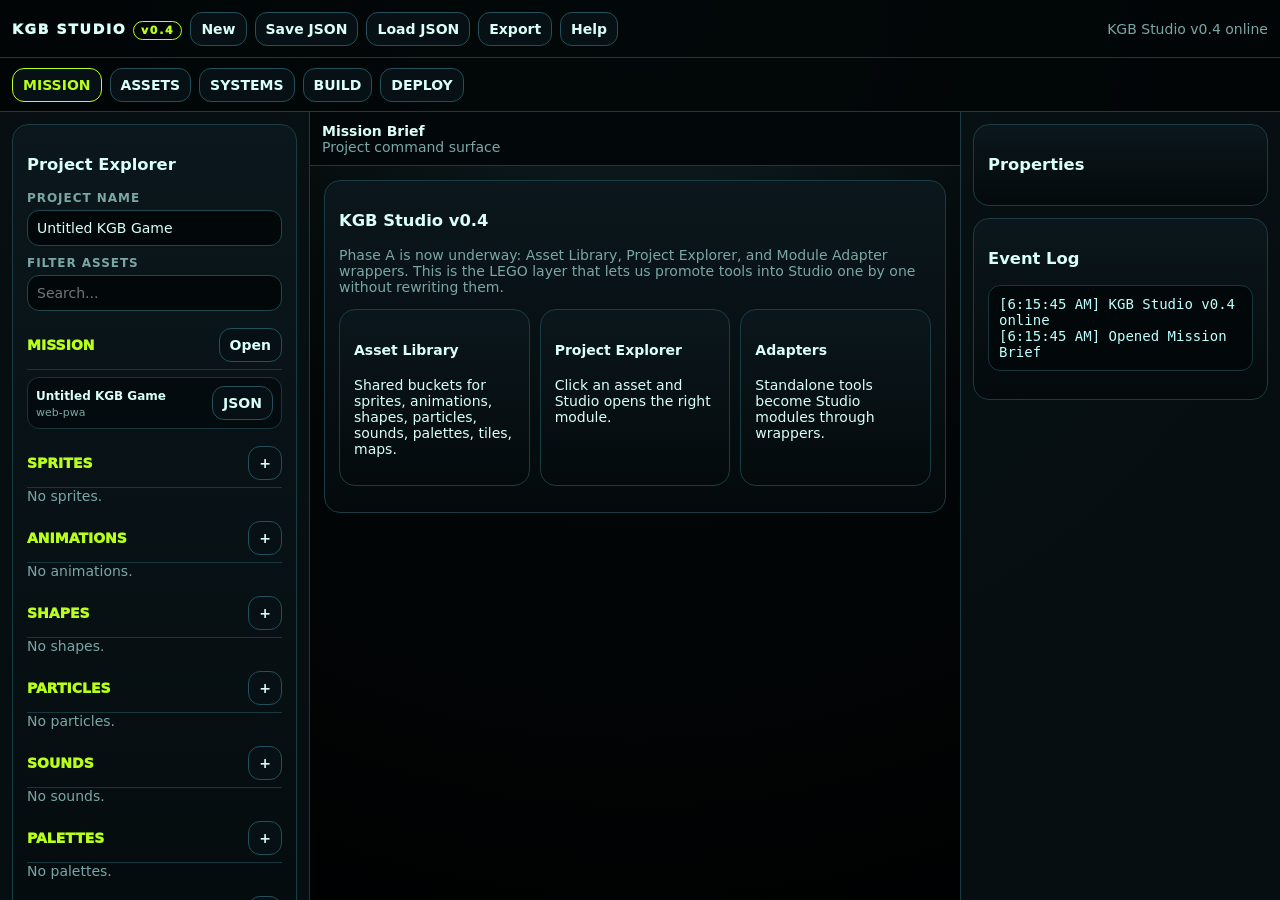
==== studio/index.html @ 2fe6f0de "Rename index.html to studio/index.html" ====
<!doctype html>
<html lang="en">
<head>
<meta charset="utf-8">
<meta name="viewport" content="width=device-width,initial-scale=1">
<title>KGB Studio v0.4 - Asset Library + Adapters</title>
<style>
:root{--bg:#020607;--panel:#071014;--panel2:#0b171c;--line:#1b3b42;--text:#d9fff8;--muted:#7aa7a6;--green:#b8ff19;--cyan:#00e5ff;--mag:#ff2bd6;--orange:#ff8a00}
*{box-sizing:border-box}html,body{height:100%;margin:0;background:radial-gradient(circle at 50% 0%,#102124,#020607 45%,#000);color:var(--text);font:14px system-ui,Segoe UI,Arial;overflow:hidden}
button,input,textarea,select{font:inherit}button{border:1px solid #22515b;background:#071014;color:var(--text);border-radius:12px;padding:8px 10px;font-weight:800;cursor:pointer}button:hover{border-color:var(--cyan)}button.active{border-color:var(--green);color:var(--green)}button.primary{background:linear-gradient(#d9ff63,#77d900);color:#071014;border-color:var(--green)}button.hot{border-color:var(--mag)}input,textarea,select{width:100%;background:#02080a;color:var(--text);border:1px solid #21464e;border-radius:12px;padding:9px}textarea{min-height:110px;font-family:monospace}label{display:block;margin:10px 0 5px;color:var(--muted);font-size:12px;font-weight:900;text-transform:uppercase;letter-spacing:.08em}
.app{height:100%;display:grid;grid-template-rows:58px 54px 1fr}.top,.nav{display:flex;gap:8px;align-items:center;padding:8px 12px;border-bottom:1px solid var(--line);background:rgba(2,6,7,.92);overflow:auto}.brand{font-weight:1000;letter-spacing:.12em;white-space:nowrap}.pill{border:1px solid var(--green);color:var(--green);border-radius:99px;padding:2px 7px;font-size:11px}.status{margin-left:auto;color:var(--muted);white-space:nowrap}.shell{min-height:0;display:grid;grid-template-columns:310px 1fr 320px}.left,.right{min-height:0;overflow:auto;background:rgba(7,16,20,.88);padding:12px;border-right:1px solid var(--line)}.right{border-right:0;border-left:1px solid var(--line)}.center{min-width:0;min-height:0;display:grid;grid-template-rows:54px 1fr}.bar{display:flex;align-items:center;justify-content:space-between;gap:8px;padding:9px 12px;border-bottom:1px solid var(--line);background:#02080a}.work{min-height:0;overflow:auto;padding:14px}.card{background:linear-gradient(#0b171c,#040a0c);border:1px solid #1a3c43;border-radius:16px;padding:14px;margin-bottom:12px}.row{display:flex;gap:8px;align-items:center;flex-wrap:wrap}.grid{display:grid;grid-template-columns:1fr 1fr;gap:12px}.grid3{display:grid;grid-template-columns:repeat(3,1fr);gap:10px}.muted{color:var(--muted)}.treeHead{display:flex;justify-content:space-between;align-items:center;color:var(--green);font-weight:1000;border-bottom:1px solid #18373d;margin-top:10px;padding:7px 0}.treeItem{display:flex;justify-content:space-between;align-items:center;gap:8px;border:1px solid #18373d;border-radius:12px;background:#030b0e;margin:7px 0;padding:8px}.treeItem b{font-size:12px}.treeItem span{font-size:11px;color:var(--muted)}pre{white-space:pre-wrap;max-height:260px;overflow:auto;background:#02080a;border:1px solid #18373d;border-radius:12px;padding:10px;color:#bff}.stage{display:grid;place-items:center;min-height:520px;border:1px solid #18373d;border-radius:18px;background:#000;overflow:hidden}canvas{max-width:100%;height:auto;touch-action:none}.sprite{display:grid;grid-template-columns:1fr 260px;gap:12px}.tools{display:grid;grid-template-columns:1fr 1fr;gap:8px}.moduleCard{border:1px solid #21464e;border-radius:14px;padding:12px;background:#030b0e}.badge{background:var(--green);color:#071014;border-radius:99px;padding:2px 7px;font-size:11px;font-weight:1000}.modalBg{position:fixed;inset:0;display:none;place-items:center;background:rgba(0,0,0,.72);z-index:9;padding:18px}.modalBg.show{display:grid}.modal{max-width:880px;width:100%;max-height:88vh;overflow:auto;background:#061014;border:1px solid var(--cyan);border-radius:18px;padding:16px}
@media(max-width:900px){.shell{grid-template-columns:1fr;grid-template-rows:auto 1fr auto}.left,.right{max-height:28vh;border:0;border-bottom:1px solid var(--line)}.right{border-top:1px solid var(--line)}.grid,.grid3,.sprite{grid-template-columns:1fr}.status{display:none}.stage{min-height:48vh}}
</style>
</head>
<body>
<div class="app">
<header class="top"><div class="brand">KGB STUDIO <span class="pill">v0.4</span></div><button id="newBtn">New</button><button id="saveBtn">Save JSON</button><button id="loadBtn">Load JSON</button><input id="loadInput" type="file" accept=".json" hidden><button id="exportBtn">Export</button><button id="helpBtn">Help</button><div id="status" class="status">Ready.</div></header>
<nav id="nav" class="nav"></nav>
<section class="shell">
<aside class="left"><div class="card"><h3>Project Explorer</h3><label>Project Name</label><input id="projectName"><label>Filter Assets</label><input id="filter" placeholder="Search..."><div id="explorer"></div></div></aside>
<main class="center"><div class="bar"><div><b id="title"></b><div id="subtitle" class="muted"></div></div><div id="actions" class="row"></div></div><div id="work" class="work"></div></main>
<aside class="right"><div class="card"><h3>Properties</h3><div id="props" class="muted">No asset selected.</div></div><div class="card"><h3>Event Log</h3><pre id="log"></pre></div></aside>
</section>
</div>
<div id="modalBg" class="modalBg"><div class="modal"><div class="row" style="justify-content:space-between"><h2 id="modalTitle">Help</h2><button id="closeModal">Close</button></div><div id="modalBody"></div></div></div>

<script>
const $=s=>document.querySelector(s), $$=s=>[...document.querySelectorAll(s)];
const uid=p=>p+"_"+Date.now().toString(36)+"_"+Math.random().toString(36).slice(2,7);
function esc(s){return String(s??"").replace(/[&<>"']/g,c=>({"&":"&amp;","<":"&lt;",">":"&gt;","\"":"&quot;","'":"&#39;"}[c]||c))}
function safe(s){return String(s||"kgb_project").toLowerCase().replace(/[^a-z0-9]+/g,"_").replace(/^_|_$/g,"")}
function dl(n,t,m="text/plain"){const b=new Blob([t],{type:m}),a=document.createElement("a");a.href=URL.createObjectURL(b);a.download=n;a.click();URL.revokeObjectURL(a.href)}
function project(name="Untitled KGB Game"){const now=new Date().toISOString();return{meta:{name,created:now,updated:now,studioVersion:"0.4"},mission:{note:""},assets:{sprites:[],animations:[],shapes:[],particles:[],sounds:[],palettes:[],tiles:[],maps:[],misc:[]},settings:{theme:"kgb-neon",target:"web-pwa"}}}
function norm(p){let b=project(p?.meta?.name);return{...b,...p,meta:{...b.meta,...(p.meta||{})},assets:{...b.assets,...(p.assets||{})},settings:{...b.settings,...(p.settings||{})}}}

const Studio={
 modules:new Map(), adapters:new Map(), state:{project:project(),selection:null},
 log(m){$("#log").textContent="["+new Date().toLocaleTimeString()+"] "+m+"\n"+$("#log").textContent;$("#status").textContent=m},
 register(m){this.modules.set(m.id,m)},
 installAdapter(a){this.adapters.set(a.id,a);this.register(a.toModule())},
 open(id,opt={}){const m=this.modules.get(id);if(!m)return this.log("Missing module "+id);$("#title").textContent=m.title;$("#subtitle").textContent=m.description||"";$("#work").innerHTML="";$("#actions").innerHTML="";$("#props").innerHTML="";m.render?.($("#work"),this,opt);m.actions?.($("#actions"),this,opt);m.properties?.($("#props"),this,opt);$$("[data-section]").forEach(b=>b.classList.toggle("active",b.dataset.section===m.section));this.log("Opened "+m.title)},
 sync(){this.state.project.meta.name=$("#projectName").value.trim()||"Untitled KGB Game";this.state.project.meta.updated=new Date().toISOString()},
 exportProject(){this.sync();return JSON.stringify(this.state.project,null,2)},
 hydrate(p){this.state.project=norm(p);$("#projectName").value=this.state.project.meta.name;renderExplorer();this.renderProps();this.log("Project loaded")},
 addAsset(type,a){a.id ||= uid(type);a.created ||= new Date().toISOString();a.updated=new Date().toISOString();this.state.project.assets[type].push(a);renderExplorer();this.log("Saved "+type.slice(0,-1)+": "+a.name);return a},
 find(type,id){return(this.state.project.assets[type]||[]).find(a=>a.id===id)},
 updateAsset(type,id,patch){let a=this.find(type,id);if(!a)return;Object.assign(a,patch,{id,updated:new Date().toISOString()});renderExplorer();this.renderProps();this.log("Updated "+(a.name||id))},
 deleteAsset(type,id){let arr=this.state.project.assets[type]||[],i=arr.findIndex(a=>a.id===id);if(i<0)return;let a=arr.splice(i,1)[0];this.state.selection=null;renderExplorer();this.renderProps();this.log("Deleted "+(a.name||id))},
 duplicateAsset(type,id){let a=this.find(type,id);if(!a)return;let c=JSON.parse(JSON.stringify(a));c.id=uid(type);c.name=(c.name||"Asset")+" Copy";this.state.project.assets[type].push(c);renderExplorer();this.log("Duplicated "+a.name)},
 selectAsset(type,id){let a=this.find(type,id);if(!a)return;this.state.selection={type,id};this.renderProps();let adapter=[...this.adapters.values()].find(ad=>ad.canOpen?.(a));if(adapter)this.open(adapter.moduleId,{asset:a});else this.log("Selected "+a.name)},
 renderProps(){let s=this.state.selection,p=$("#props");if(!s){p.innerHTML='<div class="muted">No asset selected.</div>';return}let a=this.find(s.type,s.id);if(!a){p.textContent="Missing asset";return}p.innerHTML='<label>Name</label><input id="pname" value="'+esc(a.name)+'"><label>Bucket</label><input disabled value="'+esc(s.type)+'"><label>Kind</label><input disabled value="'+esc(a.kind)+'"><div class="row"><button class="primary" id="applyP">Apply</button><button id="dupeP">Duplicate</button><button class="hot" id="delP">Delete</button></div><label>Raw Asset JSON</label><textarea id="pjson">'+esc(JSON.stringify(a,null,2))+'</textarea>';$("#applyP").onclick=()=>{try{let raw=JSON.parse($("#pjson").value);raw.name=$("#pname").value;this.updateAsset(s.type,s.id,raw)}catch(e){alert(e.message)}};$("#dupeP").onclick=()=>this.duplicateAsset(s.type,s.id);$("#delP").onclick=()=>{if(confirm("Delete asset?"))this.deleteAsset(s.type,s.id)}}
};

const sections={MISSION:[["mission.brief","Brief"],["mission.project","Project JSON"]],ASSETS:[["asset.library","Asset Library"],["asset.spriteforge","Sprite Forge"],["asset.adapters","Module Adapters"]],SYSTEMS:[["system.runtime","Runtime Preview"],["system.taio","TAIO"]],BUILD:[["build.export","Export"],["build.validate","Validate"]],DEPLOY:[["deploy.notes","Deploy Notes"]]};
function renderNav(){let n=$("#nav");n.innerHTML="";Object.keys(sections).forEach(sec=>{let b=document.createElement("button");b.textContent=sec;b.dataset.section=sec;b.onclick=()=>Studio.open(sections[sec][0][0]);n.appendChild(b)})}
function renderExplorer(){let q=($("#filter")?.value||"").toLowerCase(),p=Studio.state.project,root=$("#explorer");let h='<div class="treeHead"><span>MISSION</span><button data-open="mission.brief">Open</button></div><div class="treeItem"><div><b>'+esc(p.meta.name)+'</b><br><span>'+esc(p.settings.target)+'</span></div><button data-open="mission.project">JSON</button></div>';["sprites","animations","shapes","particles","sounds","palettes","tiles","maps"].forEach(type=>{let arr=(p.assets[type]||[]).filter(a=>!q||(a.name||"").toLowerCase().includes(q)||(a.kind||"").toLowerCase().includes(q));h+='<div class="treeHead"><span>'+type.toUpperCase()+'</span><button data-open="'+(type==="sprites"?"asset.spriteforge":"asset.adapters")+'">+</button></div>';h+=arr.length?arr.map(a=>'<div class="treeItem"><div><b>'+esc(a.name||a.id)+'</b><br><span>'+esc(a.kind||"asset")+'</span></div><button data-type="'+type+'" data-id="'+a.id+'">Open</button></div>').join(""):'<div class="muted">No '+type+'.</div>'});root.innerHTML=h;root.querySelectorAll("[data-open]").forEach(b=>b.onclick=()=>Studio.open(b.dataset.open));root.querySelectorAll("[data-id]").forEach(b=>b.onclick=()=>Studio.selectAsset(b.dataset.type,b.dataset.id))}

function createToolAdapter(o){return{...o,toModule(){return{id:o.moduleId,section:o.section,title:o.title,description:o.description,render:(r,s,opt)=>o.render(r,s,opt),actions:(r,s,opt)=>{r.innerHTML='<button id="adSave">Save Asset</button><button id="adExport">Export</button>';$("#adSave").onclick=()=>o.save?.(s,opt);$("#adExport").onclick=()=>o.exportAsset?.(s,opt)},properties:(p,s,opt)=>{p.innerHTML=opt?.asset?'<div class="muted">Opened: '+esc(opt.asset.name)+'</div>':'<div class="muted">'+esc(o.title)+' adapter active.</div>'}}}}}

const SpriteForge={canvas:null,ctx:null,objects:[],selectedId:null,tool:"select",isDown:false,draft:null,start:null,currentAsset:null,style:{fill:"#ff8a00",stroke:"#b8ff19",weight:4,glow:12},
 init(asset){this.canvas=$("#spriteCanvas");this.ctx=this.canvas.getContext("2d");this.objects=asset?.objects?JSON.parse(JSON.stringify(asset.objects)):[];this.currentAsset=asset||null;this.selectedId=null;this.render();this.canvas.onpointerdown=e=>this.down(e);this.canvas.onpointermove=e=>this.move(e);this.canvas.onpointerup=e=>this.up(e);this.canvas.onpointercancel=e=>this.up(e)},
 pos(e){let r=this.canvas.getBoundingClientRect();return{x:(e.clientX-r.left)*this.canvas.width/r.width,y:(e.clientY-r.top)*this.canvas.height/r.height}},
 down(e){this.canvas.setPointerCapture(e.pointerId);this.isDown=true;let p=this.pos(e);this.start=p;if(this.tool==="select"){let hit=this.hit(p.x,p.y);this.selectedId=hit?.id||null;this.draft=hit?{x:p.x,y:p.y,ox:hit.x,oy:hit.y,pts:hit.points?JSON.parse(JSON.stringify(hit.points)):null}:null;this.render();return}if(this.tool==="pen"){this.draft={type:"path",points:[p],style:{...this.style},id:uid("obj")};return}this.draft={type:this.tool,x:p.x,y:p.y,w:1,h:1,style:{...this.style},id:uid("obj")}},
 move(e){if(!this.isDown)return;let p=this.pos(e);if(this.tool==="select"&&this.selectedId&&this.draft){let o=this.objects.find(x=>x.id===this.selectedId);if(o){if(o.points&&this.draft.pts){let dx=p.x-this.draft.x,dy=p.y-this.draft.y;o.points=this.draft.pts.map(pt=>({x:pt.x+dx,y:pt.y+dy}))}else{o.x=this.draft.ox+(p.x-this.draft.x);o.y=this.draft.oy+(p.y-this.draft.y)}this.render()}return}if(this.tool==="pen"&&this.draft){this.draft.points.push(p);this.render();this.draw(this.draft);return}if(this.draft){this.draft.w=p.x-this.start.x;this.draft.h=p.y-this.start.y;this.render();this.draw(this.draft)}},
 up(){if(!this.isDown)return;this.isDown=false;if(this.draft&&this.tool!=="select"){this.objects.push(this.draft);this.selectedId=this.draft.id;this.draft=null;this.render()}},
 bounds(o){if(o.type==="path"){let xs=o.points.map(p=>p.x),ys=o.points.map(p=>p.y);return{x:Math.min(...xs)-10,y:Math.min(...ys)-10,w:Math.max(...xs)-Math.min(...xs)+20,h:Math.max(...ys)-Math.min(...ys)+20}}return{x:Math.min(o.x,o.x+o.w),y:Math.min(o.y,o.y+o.h),w:Math.abs(o.w),h:Math.abs(o.h)}},
 hit(x,y){for(let i=this.objects.length-1;i>=0;i--){let b=this.bounds(this.objects[i]);if(x>=b.x&&x<=b.x+b.w&&y>=b.y&&y<=b.y+b.h)return this.objects[i]}return null},
 selected(){return this.objects.find(o=>o.id===this.selectedId)},
 render(){let c=this.canvas,ctx=this.ctx;if(!ctx)return;ctx.clearRect(0,0,c.width,c.height);let bg=ctx.createRadialGradient(256,256,20,256,256,420);bg.addColorStop(0,"#092126");bg.addColorStop(1,"#000");ctx.fillStyle=bg;ctx.fillRect(0,0,c.width,c.height);ctx.strokeStyle="#00e5ff22";for(let x=0;x<c.width;x+=32){ctx.beginPath();ctx.moveTo(x,0);ctx.lineTo(x,c.height);ctx.stroke()}for(let y=0;y<c.height;y+=32){ctx.beginPath();ctx.moveTo(0,y);ctx.lineTo(c.width,y);ctx.stroke()}this.objects.forEach(o=>this.draw(o));let s=this.selected();if(s){let b=this.bounds(s);ctx.save();ctx.setLineDash([8,6]);ctx.strokeStyle="#fff";ctx.strokeRect(b.x-6,b.y-6,b.w+12,b.h+12);ctx.restore()}},
 draw(o){let ctx=this.ctx,s=o.style||this.style;ctx.save();ctx.shadowColor=s.stroke;ctx.shadowBlur=s.glow;ctx.lineWidth=s.weight;ctx.strokeStyle=s.stroke;ctx.fillStyle=s.fill;ctx.beginPath();if(o.type==="rect")ctx.rect(o.x,o.y,o.w,o.h);if(o.type==="ellipse")ctx.ellipse(o.x+o.w/2,o.y+o.h/2,Math.abs(o.w/2),Math.abs(o.h/2),0,0,Math.PI*2);if(o.type==="triangle"){ctx.moveTo(o.x+o.w/2,o.y);ctx.lineTo(o.x+o.w,o.y+o.h);ctx.lineTo(o.x,o.y+o.h);ctx.closePath()}if(o.type==="path"){ctx.moveTo(o.points[0].x,o.points[0].y);for(let i=1;i<o.points.length;i++)ctx.lineTo(o.points[i].x,o.points[i].y)}if(o.type!=="path")ctx.fill();ctx.stroke();ctx.restore()},
 payload(){return{name:$("#sfName")?.value||"Procedural Sprite",kind:"procedural-canvas-sprite",adapter:"sprite-forge",objects:JSON.parse(JSON.stringify(this.objects)),drawFunction:this.exportJS()}},
 exportJS(){return "function drawKGBSprite(ctx){\n  const objects="+JSON.stringify(this.objects,null,2)+";\n  // draw objects here\n}"},
 del(){if(!this.selectedId)return;this.objects=this.objects.filter(o=>o.id!==this.selectedId);this.selectedId=null;this.render()},dupe(){let o=this.selected();if(!o)return;let n=JSON.parse(JSON.stringify(o));n.id=uid("obj");if(n.points)n.points=n.points.map(p=>({x:p.x+18,y:p.y+18}));else{n.x+=18;n.y+=18}this.objects.push(n);this.selectedId=n.id;this.render()},clear(){if(confirm("Clear?")){this.objects=[];this.selectedId=null;this.render()}}
};

Studio.register({id:"mission.brief",section:"MISSION",title:"Mission Brief",description:"Project command surface",render(r){r.innerHTML='<div class="card"><h3>KGB Studio v0.4</h3><p class="muted">Phase A is now underway: Asset Library, Project Explorer, and Module Adapter wrappers. This is the LEGO layer that lets us promote tools into Studio one by one without rewriting them.</p><div class="grid3"><div class="card"><h4>Asset Library</h4><p>Shared buckets for sprites, animations, shapes, particles, sounds, palettes, tiles, maps.</p></div><div class="card"><h4>Project Explorer</h4><p>Click an asset and Studio opens the right module.</p></div><div class="card"><h4>Adapters</h4><p>Standalone tools become Studio modules through wrappers.</p></div></div></div>'}});
Studio.register({id:"mission.project",section:"MISSION",title:"Project JSON",description:"Live project object",render(r){r.innerHTML='<div class="card"><h3>Project JSON</h3><button id="refresh">Refresh</button><pre id="json"></pre></div>';$("#refresh").onclick=()=>$("#json").textContent=Studio.exportProject();$("#refresh").click()}});
Studio.register({id:"asset.library",section:"ASSETS",title:"Asset Library",description:"Manage project assets",render(r){r.innerHTML='<div class="card"><h3>Asset Library</h3><p class="muted">Use the Project Explorer on the left. Select assets to open/edit/delete/duplicate. Asset counts:</p><div class="grid3">'+Object.entries(Studio.state.project.assets).map(([k,v])=>'<div class="card"><h4>'+k+'</h4><p>'+v.length+'</p></div>').join("")+'</div></div>'}});
Studio.register({id:"asset.adapters",section:"ASSETS",title:"Module Adapters",description:"Promoted tool registry",render(r){r.innerHTML='<div class="card"><h3>Adapter Registry</h3><p class="muted">Adapters are our wrappers. Each one defines render, save, load/open, export, and asset compatibility.</p><div class="grid">'+[...Studio.adapters.values()].map(a=>'<div class="moduleCard"><div class="row" style="justify-content:space-between"><h4>'+esc(a.title)+'</h4><span class="badge">INSTALLED</span></div><p>'+esc(a.description)+'</p><button data-open="'+a.moduleId+'">Open</button></div>').join("")+'<div class="moduleCard"><h4>Next</h4><p>TAIO, Particle Forge, Sound Forge, Palette Forge, Tile Forge, GIF Forge, Asset Slicer, PWA Tester, ZIP Tool.</p></div></div></div>';r.querySelectorAll("[data-open]").forEach(b=>b.onclick=()=>Studio.open(b.dataset.open))}});

Studio.installAdapter(createToolAdapter({id:"sprite-forge",moduleId:"asset.spriteforge",section:"ASSETS",title:"Sprite Forge",description:"Promoted procedural canvas sprite tool",canOpen:a=>a.adapter==="sprite-forge"||a.kind==="procedural-canvas-sprite",
render(r,s,opt){let a=opt?.asset;r.innerHTML='<div class="sprite"><div class="card"><h3>Canvas</h3><div class="stage"><canvas id="spriteCanvas" width="512" height="512"></canvas></div></div><div class="card"><h3>Tools</h3><div class="tools"><button data-tool="select" class="active">Select</button><button data-tool="pen">Pen</button><button data-tool="rect">Rect</button><button data-tool="ellipse">Ellipse</button><button data-tool="triangle">Triangle</button><button id="del">Delete</button><button id="dupe">Duplicate</button><button id="clear" class="hot">Clear</button></div><label>Fill</label><input id="fill" type="color" value="#ff8a00"><label>Stroke</label><input id="stroke" type="color" value="#b8ff19"><label>Weight</label><input id="weight" type="range" min="1" max="24" value="4"><label>Glow</label><input id="glow" type="range" min="0" max="50" value="12"><label>Sprite Name</label><input id="sfName" value="'+esc(a?.name||"New Procedural Sprite")+'"><div class="row"><button class="primary" id="saveSprite">'+(a?"Update":"Save")+' Asset</button><button id="exportJS">Export JS</button></div></div></div><div class="card"><h3>Export</h3><pre id="spriteOut"></pre></div>';SpriteForge.init(a);$$("[data-tool]").forEach(b=>b.onclick=()=>{$$("[data-tool]").forEach(x=>x.classList.remove("active"));b.classList.add("active");SpriteForge.tool=b.dataset.tool});["fill","stroke","weight","glow"].forEach(id=>$("#"+id).oninput=()=>{SpriteForge.style={fill:$("#fill").value,stroke:$("#stroke").value,weight:+$("#weight").value,glow:+$("#glow").value};let o=SpriteForge.selected();if(o){o.style={...SpriteForge.style};SpriteForge.render()}});$("#del").onclick=()=>SpriteForge.del();$("#dupe").onclick=()=>SpriteForge.dupe();$("#clear").onclick=()=>SpriteForge.clear();$("#saveSprite").onclick=()=>{let payload=SpriteForge.payload();if(a?.id)Studio.updateAsset("sprites",a.id,payload);else Studio.addAsset("sprites",payload)};$("#exportJS").onclick=()=>$("#spriteOut").textContent=SpriteForge.exportJS()},
save(){let p=SpriteForge.payload();if(SpriteForge.currentAsset?.id)Studio.updateAsset("sprites",SpriteForge.currentAsset.id,p);else Studio.addAsset("sprites",p)},exportAsset(){$("#spriteOut").textContent=SpriteForge.exportJS()}}));

Studio.register({id:"system.runtime",section:"SYSTEMS",title:"Runtime Preview",description:"Preview saved sprite asset",render(r){r.innerHTML='<div class="card"><h3>Runtime Preview</h3><div class="stage"><canvas id="run" width="720" height="420"></canvas></div></div>';let c=$("#run"),ctx=c.getContext("2d");function loop(t){ctx.clearRect(0,0,c.width,c.height);ctx.fillStyle="#000";ctx.fillRect(0,0,c.width,c.height);ctx.strokeStyle="#00e5ff33";for(let x=0;x<c.width;x+=40){ctx.beginPath();ctx.moveTo(x,0);ctx.lineTo(x,c.height);ctx.stroke()}let spr=Studio.state.project.assets.sprites.at(-1);if(spr?.objects){ctx.save();ctx.translate(100+Math.sin(t/600)*30,0);let old=SpriteForge.ctx;SpriteForge.ctx=ctx;spr.objects.forEach(o=>SpriteForge.draw(o));SpriteForge.ctx=old;ctx.restore()}else{ctx.fillStyle="#b8ff19";ctx.fillText("Save a sprite asset first.",30,40)}requestAnimationFrame(loop)}loop(0)}});
Studio.register({id:"system.taio",section:"SYSTEMS",title:"TAIO",description:"Placeholder adapter",render(r){r.innerHTML='<div class="card"><h3>TAIO Placeholder</h3><textarea id="tin"></textarea><button onclick="tout.textContent=btoa(unescape(encodeURIComponent(tin.value)))">Base64</button><pre id="tout"></pre></div>'}});
Studio.register({id:"build.export",section:"BUILD",title:"Export Center",description:"Export project and assets",render(r){r.innerHTML='<div class="card"><h3>Export</h3><button class="primary" id="dlp">Download Project JSON</button><button id="dla">Download Asset Index</button><pre>v0.4 exports project JSON and asset index.</pre></div>';$("#dlp").onclick=()=>dl(safe(Studio.state.project.meta.name)+".kgbproject.json",Studio.exportProject(),"application/json");$("#dla").onclick=()=>dl(safe(Studio.state.project.meta.name)+"_assets.json",JSON.stringify(Studio.state.project.assets,null,2),"application/json")}});
Studio.register({id:"build.validate",section:"BUILD",title:"Validator",description:"Check project",render(r){r.innerHTML='<div class="card"><h3>Validator</h3><button id="val">Run</button><pre id="vout"></pre></div>';$("#val").onclick=()=>$("#vout").textContent=Object.entries(Studio.state.project.assets).map(([k,v])=>k+": "+v.length).join("\n")}});
Studio.register({id:"deploy.notes",section:"DEPLOY",title:"Deploy Notes",description:"Repo and domain notes",render(r){r.innerHTML='<div class="card"><h3>Deploy Notes</h3><pre>Use kgbarcade.dev for KGB Studio.\nKeep repo private while prototyping.\nFor now, put this file at repo root as index.html.</pre></div>'}});

function boot(){renderNav();$("#projectName").value=Studio.state.project.meta.name;renderExplorer();$("#filter").oninput=renderExplorer;$("#projectName").oninput=()=>{Studio.sync();renderExplorer()};$("#newBtn").onclick=()=>{if(confirm("New project?"))Studio.hydrate(project())};$("#saveBtn").onclick=()=>dl(safe($("#projectName").value)+".kgbproject.json",Studio.exportProject(),"application/json");$("#loadBtn").onclick=()=>$("#loadInput").click();$("#loadInput").onchange=async e=>{let f=e.target.files[0];if(!f)return;try{Studio.hydrate(JSON.parse(await f.text()));Studio.open("mission.brief")}catch(err){alert(err.message)}};$("#exportBtn").onclick=()=>Studio.open("build.export");$("#helpBtn").onclick=()=>{$("#modalTitle").textContent="KGB Studio v0.4 Help";$("#modalBody").innerHTML="<p><b>Phase A is Asset Library + Project Explorer + Adapters.</b></p><p>The left side is now the game-aware Project Explorer. Assets know which adapter opens them. The adapter pattern is our wrapper system for promoting standalone tools into Studio modules.</p><p><b>Repo path:</b> save this as <code>index.html</code> at the repo root for now. Later we split it into <code>src/core</code>, <code>src/modules</code>, and <code>src/ui</code>.</p>";$("#modalBg").classList.add("show")};$("#closeModal").onclick=()=>$("#modalBg").classList.remove("show");$("#modalBg").onclick=e=>{if(e.target.id==="modalBg")$("#modalBg").classList.remove("show")};Studio.open("mission.brief");Studio.log("KGB Studio v0.4 online")}
document.addEventListener("DOMContentLoaded",boot);
</script>
</body>
</html>
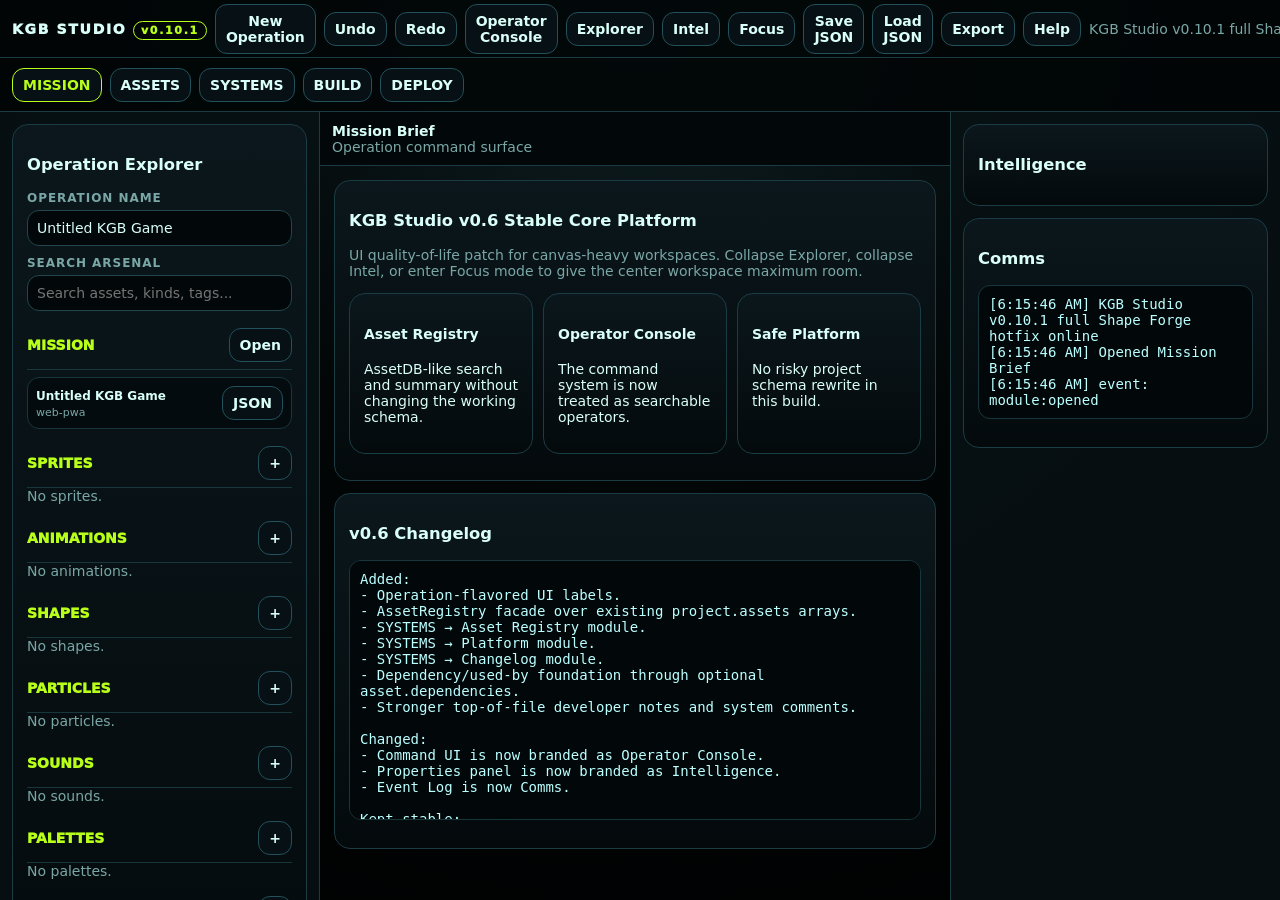
==== commit c57720d3: "Update index.html to v0.10 - Integrate full Shape Forge and fix undo redo - Embedded full standalone" ====
--- a/studio/index.html
+++ b/studio/index.html
@@ -3,66 +3,414 @@
 <head>
 <meta charset="utf-8">
 <meta name="viewport" content="width=device-width,initial-scale=1">
-<title>KGB Studio v0.4 - Asset Library + Adapters</title>
+<title>KGB Studio v0.10.1 - Full Shape Forge Hotfix</title>
 <style>
-:root{--bg:#020607;--panel:#071014;--panel2:#0b171c;--line:#1b3b42;--text:#d9fff8;--muted:#7aa7a6;--green:#b8ff19;--cyan:#00e5ff;--mag:#ff2bd6;--orange:#ff8a00}
+:root{--bg:#020607;--panel:#071014;--line:#1b3b42;--text:#d9fff8;--muted:#7aa7a6;--green:#b8ff19;--cyan:#00e5ff;--mag:#ff2bd6;--orange:#ff8a00}
 *{box-sizing:border-box}html,body{height:100%;margin:0;background:radial-gradient(circle at 50% 0%,#102124,#020607 45%,#000);color:var(--text);font:14px system-ui,Segoe UI,Arial;overflow:hidden}
 button,input,textarea,select{font:inherit}button{border:1px solid #22515b;background:#071014;color:var(--text);border-radius:12px;padding:8px 10px;font-weight:800;cursor:pointer}button:hover{border-color:var(--cyan)}button.active{border-color:var(--green);color:var(--green)}button.primary{background:linear-gradient(#d9ff63,#77d900);color:#071014;border-color:var(--green)}button.hot{border-color:var(--mag)}input,textarea,select{width:100%;background:#02080a;color:var(--text);border:1px solid #21464e;border-radius:12px;padding:9px}textarea{min-height:110px;font-family:monospace}label{display:block;margin:10px 0 5px;color:var(--muted);font-size:12px;font-weight:900;text-transform:uppercase;letter-spacing:.08em}
-.app{height:100%;display:grid;grid-template-rows:58px 54px 1fr}.top,.nav{display:flex;gap:8px;align-items:center;padding:8px 12px;border-bottom:1px solid var(--line);background:rgba(2,6,7,.92);overflow:auto}.brand{font-weight:1000;letter-spacing:.12em;white-space:nowrap}.pill{border:1px solid var(--green);color:var(--green);border-radius:99px;padding:2px 7px;font-size:11px}.status{margin-left:auto;color:var(--muted);white-space:nowrap}.shell{min-height:0;display:grid;grid-template-columns:310px 1fr 320px}.left,.right{min-height:0;overflow:auto;background:rgba(7,16,20,.88);padding:12px;border-right:1px solid var(--line)}.right{border-right:0;border-left:1px solid var(--line)}.center{min-width:0;min-height:0;display:grid;grid-template-rows:54px 1fr}.bar{display:flex;align-items:center;justify-content:space-between;gap:8px;padding:9px 12px;border-bottom:1px solid var(--line);background:#02080a}.work{min-height:0;overflow:auto;padding:14px}.card{background:linear-gradient(#0b171c,#040a0c);border:1px solid #1a3c43;border-radius:16px;padding:14px;margin-bottom:12px}.row{display:flex;gap:8px;align-items:center;flex-wrap:wrap}.grid{display:grid;grid-template-columns:1fr 1fr;gap:12px}.grid3{display:grid;grid-template-columns:repeat(3,1fr);gap:10px}.muted{color:var(--muted)}.treeHead{display:flex;justify-content:space-between;align-items:center;color:var(--green);font-weight:1000;border-bottom:1px solid #18373d;margin-top:10px;padding:7px 0}.treeItem{display:flex;justify-content:space-between;align-items:center;gap:8px;border:1px solid #18373d;border-radius:12px;background:#030b0e;margin:7px 0;padding:8px}.treeItem b{font-size:12px}.treeItem span{font-size:11px;color:var(--muted)}pre{white-space:pre-wrap;max-height:260px;overflow:auto;background:#02080a;border:1px solid #18373d;border-radius:12px;padding:10px;color:#bff}.stage{display:grid;place-items:center;min-height:520px;border:1px solid #18373d;border-radius:18px;background:#000;overflow:hidden}canvas{max-width:100%;height:auto;touch-action:none}.sprite{display:grid;grid-template-columns:1fr 260px;gap:12px}.tools{display:grid;grid-template-columns:1fr 1fr;gap:8px}.moduleCard{border:1px solid #21464e;border-radius:14px;padding:12px;background:#030b0e}.badge{background:var(--green);color:#071014;border-radius:99px;padding:2px 7px;font-size:11px;font-weight:1000}.modalBg{position:fixed;inset:0;display:none;place-items:center;background:rgba(0,0,0,.72);z-index:9;padding:18px}.modalBg.show{display:grid}.modal{max-width:880px;width:100%;max-height:88vh;overflow:auto;background:#061014;border:1px solid var(--cyan);border-radius:18px;padding:16px}
+.app{height:100%;display:grid;grid-template-rows:58px 54px 1fr}.top,.nav{display:flex;gap:8px;align-items:center;padding:8px 12px;border-bottom:1px solid var(--line);background:rgba(2,6,7,.92);overflow:auto}.brand{font-weight:1000;letter-spacing:.12em;white-space:nowrap}.pill{border:1px solid var(--green);color:var(--green);border-radius:99px;padding:2px 7px;font-size:11px}.status{margin-left:auto;color:var(--muted);white-space:nowrap}.shell{min-height:0;display:grid;grid-template-columns:320px 1fr 330px}.left,.right{min-height:0;overflow:auto;background:rgba(7,16,20,.88);padding:12px;border-right:1px solid var(--line)}.right{border-right:0;border-left:1px solid var(--line)}.center{min-width:0;min-height:0;display:grid;grid-template-rows:54px 1fr}.bar{display:flex;align-items:center;justify-content:space-between;gap:8px;padding:9px 12px;border-bottom:1px solid var(--line);background:#02080a}.work{min-height:0;overflow:auto;padding:14px}.card{background:linear-gradient(#0b171c,#040a0c);border:1px solid #1a3c43;border-radius:16px;padding:14px;margin-bottom:12px}.row{display:flex;gap:8px;align-items:center;flex-wrap:wrap}.grid{display:grid;grid-template-columns:1fr 1fr;gap:12px}.grid3{display:grid;grid-template-columns:repeat(3,1fr);gap:10px}.muted{color:var(--muted)}.treeHead{display:flex;justify-content:space-between;align-items:center;color:var(--green);font-weight:1000;border-bottom:1px solid #18373d;margin-top:10px;padding:7px 0}.treeItem{display:flex;justify-content:space-between;align-items:center;gap:8px;border:1px solid #18373d;border-radius:12px;background:#030b0e;margin:7px 0;padding:8px}.treeItem b{font-size:12px}.treeItem span{font-size:11px;color:var(--muted)}pre{white-space:pre-wrap;max-height:260px;overflow:auto;background:#02080a;border:1px solid #18373d;border-radius:12px;padding:10px;color:#bff}.stage{display:grid;place-items:center;min-height:520px;border:1px solid #18373d;border-radius:18px;background:#000;overflow:hidden}canvas{max-width:100%;height:auto;touch-action:none}.sprite{display:grid;grid-template-columns:1fr 270px;gap:12px}.tools{display:grid;grid-template-columns:1fr 1fr;gap:8px}.moduleCard{border:1px solid #21464e;border-radius:14px;padding:12px;background:#030b0e}.badge{background:var(--green);color:#071014;border-radius:99px;padding:2px 7px;font-size:11px;font-weight:1000}.modalBg{position:fixed;inset:0;display:none;place-items:center;background:rgba(0,0,0,.72);z-index:9;padding:18px}.modalBg.show{display:grid}.modal{max-width:880px;width:100%;max-height:88vh;overflow:auto;background:#061014;border:1px solid var(--cyan);border-radius:18px;padding:16px}.cmd{position:fixed;inset:0;display:none;place-items:start center;background:rgba(0,0,0,.65);z-index:10;padding-top:10vh}.cmd.show{display:grid}.cmdBox{width:min(760px,92vw);background:#061014;border:1px solid var(--cyan);border-radius:18px;padding:12px;box-shadow:0 0 40px rgba(0,229,255,.22)}.cmdItem{padding:10px;border:1px solid #18373d;border-radius:12px;margin-top:8px;background:#030b0e;cursor:pointer}.cmdItem:hover{border-color:var(--green)}.thumb{width:100%;aspect-ratio:1.6;border:1px solid #18373d;border-radius:14px;background:#000;display:grid;place-items:center;overflow:hidden;margin-bottom:10px}.thumb canvas{width:100%;height:100%}.mini{font-size:11px;color:var(--muted)}.tag{display:inline-block;border:1px solid #22515b;border-radius:99px;padding:2px 7px;margin:2px;color:var(--cyan);font-size:11px}.shapeShell{display:grid;grid-template-columns:1fr 280px;gap:12px}.shapeTools{display:grid;grid-template-columns:1fr 1fr;gap:8px}.shapeStage{display:grid;place-items:center;min-height:520px;border:1px solid #18373d;border-radius:18px;background:#000;overflow:hidden}@media(max-width:900px){.shapeShell{grid-template-columns:1fr}.shapeStage{min-height:48vh}}
 @media(max-width:900px){.shell{grid-template-columns:1fr;grid-template-rows:auto 1fr auto}.left,.right{max-height:28vh;border:0;border-bottom:1px solid var(--line)}.right{border-top:1px solid var(--line)}.grid,.grid3,.sprite{grid-template-columns:1fr}.status{display:none}.stage{min-height:48vh}}
+
+/*
+  Workspace Focus UI
+  ------------------
+  IMPORTANT FIX:
+  Do NOT use display:none on grid children here.
+
+  CSS grid auto-placement will remove display:none items from the grid flow.
+  When the left panel disappeared, the center workspace got auto-placed into
+  the first 0px column. That is why Explorer collapse created a tiny sliver.
+
+  Instead, keep the left/right grid items present, but collapse their columns
+  to 0 and visually hide their contents.
+*/
+body.left-collapsed .shell{grid-template-columns:0 minmax(0,1fr) 340px}
+body.right-collapsed .shell{grid-template-columns:330px minmax(0,1fr) 0}
+body.left-collapsed.right-collapsed .shell{grid-template-columns:0 minmax(0,1fr) 0}
+body.workspace-focus .shell{grid-template-columns:0 minmax(0,1fr) 0}
+
+body.left-collapsed .left,
+body.workspace-focus .left{
+  width:0;
+  min-width:0;
+  padding:0;
+  border:0;
+  overflow:hidden;
+  opacity:0;
+  pointer-events:none;
+}
+
+body.right-collapsed .right,
+body.workspace-focus .right{
+  width:0;
+  min-width:0;
+  padding:0;
+  border:0;
+  overflow:hidden;
+  opacity:0;
+  pointer-events:none;
+}
+
+body.workspace-focus .workspaceFocusBtn{border-color:var(--green);color:var(--green)}
+body.left-collapsed #toggleLeftBtn,body.right-collapsed #toggleRightBtn{border-color:var(--green);color:var(--green)}
+.focusHint{font-size:11px;color:var(--muted)}
+.shapeList{max-height:170px;overflow:auto;border:1px solid #18373d;border-radius:12px;padding:8px;background:#02080a}
+.shapeList label{display:flex;align-items:center;gap:6px;margin:4px 0;color:var(--text);font-size:12px;text-transform:none;letter-spacing:0}
+.shapeList input{width:auto}.transformGrid{display:grid;grid-template-columns:1fr 1fr;gap:8px}.transformGrid input{padding:7px;font-size:12px}
+
+
+/*
+  Full Shape Forge host styles.
+  The full standalone tool runs inside an iframe so its UI and behavior stay
+  isolated from the Studio shell.
+*/
+.forgeHost{display:grid;grid-template-rows:auto minmax(0,1fr);gap:10px;min-height:calc(100vh - 150px)}
+.forgeToolbar{display:flex;gap:8px;align-items:center;flex-wrap:wrap}
+.forgeFrame{width:100%;height:calc(100vh - 185px);min-height:680px;border:1px solid #18373d;border-radius:18px;background:#020607}
+@media(max-width:900px){.forgeFrame{height:70vh;min-height:620px}}
 </style>
 </head>
 <body>
 <div class="app">
-<header class="top"><div class="brand">KGB STUDIO <span class="pill">v0.4</span></div><button id="newBtn">New</button><button id="saveBtn">Save JSON</button><button id="loadBtn">Load JSON</button><input id="loadInput" type="file" accept=".json" hidden><button id="exportBtn">Export</button><button id="helpBtn">Help</button><div id="status" class="status">Ready.</div></header>
+<header class="top"><div class="brand">KGB STUDIO <span class="pill">v0.10.1</span></div><button id="newBtn">New Operation</button><button id="undoBtn">Undo</button><button id="redoBtn">Redo</button><button id="cmdBtn">Operator Console</button><button id="toggleLeftBtn" title="Collapse/expand Operation Explorer">Explorer</button><button id="toggleRightBtn" title="Collapse/expand Intelligence/Comms">Intel</button><button id="focusBtn" class="workspaceFocusBtn" title="Focus workspace">Focus</button><button id="saveBtn">Save JSON</button><button id="loadBtn">Load JSON</button><input id="loadInput" type="file" accept=".json" hidden><button id="exportBtn">Export</button><button id="helpBtn">Help</button><div id="status" class="status">Ready.</div></header>
 <nav id="nav" class="nav"></nav>
 <section class="shell">
-<aside class="left"><div class="card"><h3>Project Explorer</h3><label>Project Name</label><input id="projectName"><label>Filter Assets</label><input id="filter" placeholder="Search..."><div id="explorer"></div></div></aside>
+<aside class="left"><div class="card"><h3>Operation Explorer</h3><label>Operation Name</label><input id="projectName"><label>Search Arsenal</label><input id="filter" placeholder="Search assets, kinds, tags..."><div id="explorer"></div></div></aside>
 <main class="center"><div class="bar"><div><b id="title"></b><div id="subtitle" class="muted"></div></div><div id="actions" class="row"></div></div><div id="work" class="work"></div></main>
-<aside class="right"><div class="card"><h3>Properties</h3><div id="props" class="muted">No asset selected.</div></div><div class="card"><h3>Event Log</h3><pre id="log"></pre></div></aside>
+<aside class="right"><div class="card"><h3>Intelligence</h3><div id="props" class="muted">No asset selected.</div></div><div class="card"><h3>Comms</h3><pre id="log"></pre></div></aside>
 </section>
 </div>
 <div id="modalBg" class="modalBg"><div class="modal"><div class="row" style="justify-content:space-between"><h2 id="modalTitle">Help</h2><button id="closeModal">Close</button></div><div id="modalBody"></div></div></div>
+<div id="cmd" class="cmd"><div class="cmdBox"><input id="cmdSearch" placeholder="Type a command..."><div id="cmdList"></div></div></div>
 
 <script>
+
+/*
+===============================================================================
+KGB STUDIO v0.10.1 — FULL SHAPE FORGE INTEGRATION HOTFIX
+
+WHY THIS VERSION EXISTS
+-----------------------
+v0.10 embedded the full standalone Shape Forge, but the outer Studio page went
+blank in the browser. The cause was embedded script-closing markup inside the
+HTML string. Browsers close script blocks while parsing HTML, even when that
+sequence appears inside a JavaScript string.
+
+This hotfix rebuilds from the known-good v0.9 Studio file and escapes embedded
+script closers before insertion.
+
+WHAT'S NEW / FIXED IN v0.10.1
+-----------------------------
+Fixed:
+- Studio no longer goes blank when loading the full embedded Shape Forge.
+- Embedded script closers are escaped before browser parsing.
+- Final HTML is validated to contain only one real outer script closer.
+
+Added:
+- Full standalone KGB Shape Forge v6.4 embedded as ASSETS -> Shape Forge.
+- Studio bridge for saving full forge projects into Studio assets.
+- Download Standalone Forge button.
+- Focus Workspace button.
+- Undo/Redo timing fix inside the embedded Shape Forge.
+
+REPO ACTION
+-----------
+Replace /studio/index.html with this file.
+
+SUGGESTED COMMIT
+----------------
+Hotfix full Shape Forge integration
+
+===============================================================================
+*/
 const $=s=>document.querySelector(s), $$=s=>[...document.querySelectorAll(s)];
 const uid=p=>p+"_"+Date.now().toString(36)+"_"+Math.random().toString(36).slice(2,7);
 function esc(s){return String(s??"").replace(/[&<>"']/g,c=>({"&":"&amp;","<":"&lt;",">":"&gt;","\"":"&quot;","'":"&#39;"}[c]||c))}
 function safe(s){return String(s||"kgb_project").toLowerCase().replace(/[^a-z0-9]+/g,"_").replace(/^_|_$/g,"")}
 function dl(n,t,m="text/plain"){const b=new Blob([t],{type:m}),a=document.createElement("a");a.href=URL.createObjectURL(b);a.download=n;a.click();URL.revokeObjectURL(a.href)}
-function project(name="Untitled KGB Game"){const now=new Date().toISOString();return{meta:{name,created:now,updated:now,studioVersion:"0.4"},mission:{note:""},assets:{sprites:[],animations:[],shapes:[],particles:[],sounds:[],palettes:[],tiles:[],maps:[],misc:[]},settings:{theme:"kgb-neon",target:"web-pwa"}}}
+function project(name="Untitled KGB Game"){const now=new Date().toISOString();return{meta:{name,created:now,updated:now,studioVersion:"0.10.1"},mission:{note:""},assets:{sprites:[],animations:[],shapes:[],particles:[],sounds:[],palettes:[],tiles:[],maps:[],misc:[]},settings:{theme:"kgb-neon",target:"web-pwa"}}}
 function norm(p){let b=project(p?.meta?.name);return{...b,...p,meta:{...b.meta,...(p.meta||{})},assets:{...b.assets,...(p.assets||{})},settings:{...b.settings,...(p.settings||{})}}}
 
+/* EVENT BUS: simple pub/sub so modules can emit events without tight coupling. */
+const Bus={handlers:{},on(e,fn){(this.handlers[e] ||= []).push(fn)},emit(e,data){(this.handlers[e]||[]).forEach(fn=>fn(data));Studio.log("event: "+e)}};
+
+/* OPERATOR CONSOLE BACKEND: still called Commands internally, but this is our operator search/run system. */
+const Commands={
+ list:[],
+ add(id,label,run){this.list.push({id,label,run})},
+ open(){renderCommands();$("#cmd").classList.add("show");$("#cmdSearch").value="";$("#cmdSearch").focus()},
+ close(){$("#cmd").classList.remove("show")},
+ run(id){let c=this.list.find(x=>x.id===id);if(c){c.run();this.close()}}
+};
+function renderCommands(){let q=($("#cmdSearch")?.value||"").toLowerCase();$("#cmdList").innerHTML=Commands.list.filter(c=>!q||c.label.toLowerCase().includes(q)||c.id.includes(q)).map(c=>'<div class="cmdItem" data-cmd="'+c.id+'"><b>'+esc(c.label)+'</b><br><span class="muted">'+esc(c.id)+'</span></div>').join("");$("#cmdList").querySelectorAll("[data-cmd]").forEach(x=>x.onclick=()=>Commands.run(x.dataset.cmd))}
+
+/* HISTORY: snapshot-based undo/redo for project-level asset mutations. */
+const History={undo:[],redo:[],snapshot(label){Studio.sync();this.undo.push({label,state:JSON.stringify(Studio.state.project)});this.redo=[];updateHistoryButtons()},restore(item){Studio.hydrate(JSON.parse(item.state))},undoIt(){if(!this.undo.length)return;this.redo.push({label:"redo",state:JSON.stringify(Studio.state.project)});this.restore(this.undo.pop());Studio.log("Undo")},redoIt(){if(!this.redo.length)return;this.undo.push({label:"undo",state:JSON.stringify(Studio.state.project)});this.restore(this.redo.pop());Studio.log("Redo")}};
+function updateHistoryButtons(){$("#undoBtn").disabled=!History.undo.length;$("#redoBtn").disabled=!History.redo.length}
+
+
+/*
+-------------------------------------------------------------------------------
+ASSET REGISTRY FACADE
+
+This is the safe v0.6 version of AssetDB.
+
+Instead of replacing the known-good project.assets arrays, this facade gives us
+AssetDB-like capabilities while keeping the existing schema stable.
+
+Later, when we're ready, this can become a true UUID AssetDB. For now it gives:
+- all()      -> list every asset across all buckets
+- find()     -> search all assets
+- get()      -> retrieve an asset by bucket/id
+- usedBy()   -> dependency graph foundation
+- summary()  -> counts by bucket
+-------------------------------------------------------------------------------
+*/
+const AssetRegistry={
+  buckets(){
+    return Studio.state.project.assets || {};
+  },
+
+  all(){
+    const out=[];
+    Object.entries(this.buckets()).forEach(([bucket,items])=>{
+      (items||[]).forEach(asset=>{
+        out.push({bucket,asset});
+      });
+    });
+    return out;
+  },
+
+  find(query){
+    const q=String(query||"").toLowerCase();
+    return this.all().filter(({bucket,asset})=>{
+      const text=[
+        bucket,
+        asset.id,
+        asset.name,
+        asset.kind,
+        asset.adapter,
+        ...(asset.tags||[])
+      ].join(" ").toLowerCase();
+      return !q || text.includes(q);
+    });
+  },
+
+  get(bucket,id){
+    return (this.buckets()[bucket]||[]).find(asset=>asset.id===id);
+  },
+
+  usedBy(bucket,id){
+    return this.all().filter(({asset})=>{
+      return (asset.dependencies||[]).some(dep=>dep.bucket===bucket && dep.id===id);
+    });
+  },
+
+  summary(){
+    const rows={};
+    Object.entries(this.buckets()).forEach(([bucket,items])=>{
+      rows[bucket]=(items||[]).length;
+    });
+    return rows;
+  }
+};
+
+/*
+-------------------------------------------------------------------------------
+ASSET PREVIEW HELPERS
+
+The Intelligence panel needs a fast way to preview selected assets.
+
+For now:
+- Sprite assets with procedural objects are drawn on a mini canvas.
+- Other assets get a labeled tactical placeholder card.
+
+This stays intentionally simple so it cannot break the working editor.
+-------------------------------------------------------------------------------
+*/
+function renderAssetPreview(asset,canvas){
+  if(!canvas)return;
+
+  const ctx=canvas.getContext("2d");
+  ctx.clearRect(0,0,canvas.width,canvas.height);
+
+  // Dark tactical background.
+  ctx.fillStyle="#000";
+  ctx.fillRect(0,0,canvas.width,canvas.height);
+
+  // Light grid gives every preview the same KGB Studio visual language.
+  ctx.strokeStyle="#00e5ff33";
+  ctx.lineWidth=1;
+  for(let x=0;x<canvas.width;x+=24){
+    ctx.beginPath();
+    ctx.moveTo(x,0);
+    ctx.lineTo(x,canvas.height);
+    ctx.stroke();
+  }
+  for(let y=0;y<canvas.height;y+=24){
+    ctx.beginPath();
+    ctx.moveTo(0,y);
+    ctx.lineTo(canvas.width,y);
+    ctx.stroke();
+  }
+
+  // Sprite Forge assets currently store procedural objects directly on asset.objects.
+  if(asset?.objects?.length){
+    ctx.save();
+    ctx.scale(0.36,0.36);
+    ctx.translate(170,35);
+
+    // Reuse SpriteForge.draw safely by temporarily pointing its ctx at preview ctx.
+    const oldCtx=SpriteForge.ctx;
+    SpriteForge.ctx=ctx;
+    asset.objects.forEach(o=>SpriteForge.draw(o));
+    SpriteForge.ctx=oldCtx;
+
+    ctx.restore();
+    return;
+  }
+
+  // Shape Forge assets store vector objects on asset.shapes.
+  if(asset?.shapes?.length && typeof ShapeForge!=="undefined"){
+    ctx.save();
+    ctx.scale(0.36,0.36);
+    ctx.translate(170,35);
+
+    // Reuse ShapeForge.drawShape safely by temporarily pointing its ctx at preview ctx.
+    const oldCtx=ShapeForge.ctx;
+    ShapeForge.ctx=ctx;
+    asset.shapes.forEach(o=>ShapeForge.drawShape(o));
+    ShapeForge.ctx=oldCtx;
+
+    ctx.restore();
+    return;
+  }
+
+  // Generic fallback preview for non-canvas assets.
+  ctx.fillStyle="#b8ff19";
+  ctx.font="bold 18px system-ui";
+  ctx.fillText(String(asset?.kind||"asset").toUpperCase(),20,42);
+  ctx.fillStyle="#7aa7a6";
+  ctx.font="14px system-ui";
+  ctx.fillText(String(asset?.name||"Unnamed Asset"),20,68);
+}
+
+/*
+-------------------------------------------------------------------------------
+DEPENDENCY VIEW HELPERS
+
+Dependencies are optional in this stable schema.
+
+A dependency is expected to look like:
+  { bucket: "sprites", id: "sprites_xxxxx" }
+
+This creates the foundation for richer dependency graphs later.
+-------------------------------------------------------------------------------
+*/
+function dependencyLabel(dep){
+  if(!dep)return "unknown dependency";
+  const target=AssetRegistry.get(dep.bucket,dep.id);
+  return target ? (target.name||target.id) : `${dep.bucket}/${dep.id}`;
+}
+
+
+/* STUDIO CORE: owns module registry, adapter registry, shared project state, selection, and mutation helpers. */
 const Studio={
  modules:new Map(), adapters:new Map(), state:{project:project(),selection:null},
  log(m){$("#log").textContent="["+new Date().toLocaleTimeString()+"] "+m+"\n"+$("#log").textContent;$("#status").textContent=m},
  register(m){this.modules.set(m.id,m)},
  installAdapter(a){this.adapters.set(a.id,a);this.register(a.toModule())},
- open(id,opt={}){const m=this.modules.get(id);if(!m)return this.log("Missing module "+id);$("#title").textContent=m.title;$("#subtitle").textContent=m.description||"";$("#work").innerHTML="";$("#actions").innerHTML="";$("#props").innerHTML="";m.render?.($("#work"),this,opt);m.actions?.($("#actions"),this,opt);m.properties?.($("#props"),this,opt);$$("[data-section]").forEach(b=>b.classList.toggle("active",b.dataset.section===m.section));this.log("Opened "+m.title)},
+ open(id,opt={}){const m=this.modules.get(id);if(!m)return this.log("Missing module "+id);$("#title").textContent=m.title;$("#subtitle").textContent=m.description||"";$("#work").innerHTML="";$("#actions").innerHTML="";$("#props").innerHTML="";m.render?.($("#work"),this,opt);m.actions?.($("#actions"),this,opt);m.properties?.($("#props"),this,opt);$$("[data-section]").forEach(b=>b.classList.toggle("active",b.dataset.section===m.section));Bus.emit("module:opened",{id});this.log("Opened "+m.title)},
  sync(){this.state.project.meta.name=$("#projectName").value.trim()||"Untitled KGB Game";this.state.project.meta.updated=new Date().toISOString()},
  exportProject(){this.sync();return JSON.stringify(this.state.project,null,2)},
- hydrate(p){this.state.project=norm(p);$("#projectName").value=this.state.project.meta.name;renderExplorer();this.renderProps();this.log("Project loaded")},
- addAsset(type,a){a.id ||= uid(type);a.created ||= new Date().toISOString();a.updated=new Date().toISOString();this.state.project.assets[type].push(a);renderExplorer();this.log("Saved "+type.slice(0,-1)+": "+a.name);return a},
+ hydrate(p){this.state.project=norm(p);$("#projectName").value=this.state.project.meta.name;renderExplorer();this.renderProps();updateHistoryButtons();this.log("Project loaded")},
+ mutate(label,fn){History.snapshot(label);fn();this.sync();renderExplorer();this.renderProps();Bus.emit("project:changed",{label})},
+ addAsset(type,a){this.mutate("add "+type,()=>{a.id ||= uid(type);a.created ||= new Date().toISOString();a.updated=new Date().toISOString();this.state.project.assets[type].push(a)});this.log("Saved "+type.slice(0,-1)+": "+a.name);return a},
  find(type,id){return(this.state.project.assets[type]||[]).find(a=>a.id===id)},
- updateAsset(type,id,patch){let a=this.find(type,id);if(!a)return;Object.assign(a,patch,{id,updated:new Date().toISOString()});renderExplorer();this.renderProps();this.log("Updated "+(a.name||id))},
- deleteAsset(type,id){let arr=this.state.project.assets[type]||[],i=arr.findIndex(a=>a.id===id);if(i<0)return;let a=arr.splice(i,1)[0];this.state.selection=null;renderExplorer();this.renderProps();this.log("Deleted "+(a.name||id))},
- duplicateAsset(type,id){let a=this.find(type,id);if(!a)return;let c=JSON.parse(JSON.stringify(a));c.id=uid(type);c.name=(c.name||"Asset")+" Copy";this.state.project.assets[type].push(c);renderExplorer();this.log("Duplicated "+a.name)},
+ updateAsset(type,id,patch){this.mutate("update asset",()=>{let a=this.find(type,id);if(a)Object.assign(a,patch,{id,updated:new Date().toISOString()})});},
+ deleteAsset(type,id){this.mutate("delete asset",()=>{let arr=this.state.project.assets[type]||[],i=arr.findIndex(a=>a.id===id);if(i>=0)arr.splice(i,1);this.state.selection=null})},
+ duplicateAsset(type,id){this.mutate("duplicate asset",()=>{let a=this.find(type,id);if(a){let c=JSON.parse(JSON.stringify(a));c.id=uid(type);c.name=(c.name||"Asset")+" Copy";this.state.project.assets[type].push(c)}})},
  selectAsset(type,id){let a=this.find(type,id);if(!a)return;this.state.selection={type,id};this.renderProps();let adapter=[...this.adapters.values()].find(ad=>ad.canOpen?.(a));if(adapter)this.open(adapter.moduleId,{asset:a});else this.log("Selected "+a.name)},
- renderProps(){let s=this.state.selection,p=$("#props");if(!s){p.innerHTML='<div class="muted">No asset selected.</div>';return}let a=this.find(s.type,s.id);if(!a){p.textContent="Missing asset";return}p.innerHTML='<label>Name</label><input id="pname" value="'+esc(a.name)+'"><label>Bucket</label><input disabled value="'+esc(s.type)+'"><label>Kind</label><input disabled value="'+esc(a.kind)+'"><div class="row"><button class="primary" id="applyP">Apply</button><button id="dupeP">Duplicate</button><button class="hot" id="delP">Delete</button></div><label>Raw Asset JSON</label><textarea id="pjson">'+esc(JSON.stringify(a,null,2))+'</textarea>';$("#applyP").onclick=()=>{try{let raw=JSON.parse($("#pjson").value);raw.name=$("#pname").value;this.updateAsset(s.type,s.id,raw)}catch(e){alert(e.message)}};$("#dupeP").onclick=()=>this.duplicateAsset(s.type,s.id);$("#delP").onclick=()=>{if(confirm("Delete asset?"))this.deleteAsset(s.type,s.id)}}
+ renderProps(){
+  let s=this.state.selection,p=$("#props");
+
+  // Nothing selected: keep Intelligence quiet and clear.
+  if(!s){
+    p.innerHTML='<div class="muted">No asset selected.</div>';
+    return;
+  }
+
+  let a=this.find(s.type,s.id);
+  if(!a){
+    p.textContent="Missing asset";
+    return;
+  }
+
+  // Optional dependency data. This does not require a schema migration.
+  let deps=a.dependencies||[];
+  let usedBy=AssetRegistry.usedBy(s.type,s.id);
+
+  // Rich Intelligence panel. This is still backed by the stable v0.5/v0.6 asset shape.
+  p.innerHTML=
+    '<div class="thumb"><canvas id="assetThumb" width="320" height="200"></canvas></div>'+
+    '<label>Name</label><input id="pname" value="'+esc(a.name||"")+'">'+
+    '<label>Bucket</label><input disabled value="'+esc(s.type)+'">'+
+    '<label>Kind</label><input disabled value="'+esc(a.kind||"asset")+'">'+
+    '<label>Folder</label><input id="pfolder" value="'+esc(a.folder||"/")+'">'+
+    '<label>Tags comma-separated</label><input id="ptags" value="'+esc((a.tags||[]).join(", "))+'">'+
+    '<label>Notes</label><textarea id="pnotes">'+esc(a.notes||"")+'</textarea>'+
+    '<div class="row">'+
+      '<button class="primary" id="applyP">Apply</button>'+
+      '<button id="openP">Open</button>'+
+      '<button id="dupeP">Duplicate</button>'+
+      '<button class="hot" id="delP">Delete</button>'+
+    '</div>'+
+    '<p class="mini">ID: '+esc(a.id||"")+'</p>'+
+    '<p class="mini">Dependencies: '+deps.length+' • Used by: '+usedBy.length+'</p>'+
+    '<div>'+
+      deps.map(dep=>'<span class="tag">uses '+esc(dependencyLabel(dep))+'</span>').join("")+
+      usedBy.map(item=>'<span class="tag">used by '+esc(item.asset.name||item.asset.id)+'</span>').join("")+
+    '</div>'+
+    '<label>Raw Asset JSON</label><textarea id="pjson">'+esc(JSON.stringify(a,null,2))+'</textarea>';
+
+  renderAssetPreview(a,$("#assetThumb"));
+
+  // Apply writes the friendly fields back into the raw JSON object, then saves.
+  $("#applyP").onclick=()=>{
+    try{
+      let raw=JSON.parse($("#pjson").value);
+      raw.name=$("#pname").value;
+      raw.folder=$("#pfolder").value||"/";
+      raw.tags=$("#ptags").value.split(",").map(x=>x.trim()).filter(Boolean);
+      raw.notes=$("#pnotes").value;
+      this.updateAsset(s.type,s.id,raw);
+    }catch(e){
+      alert(e.message);
+    }
+  };
+
+  $("#openP").onclick=()=>this.selectAsset(s.type,s.id);
+  $("#dupeP").onclick=()=>this.duplicateAsset(s.type,s.id);
+  $("#delP").onclick=()=>{
+    if(confirm("Delete asset?"))this.deleteAsset(s.type,s.id);
+  };
+}
 };
 
-const sections={MISSION:[["mission.brief","Brief"],["mission.project","Project JSON"]],ASSETS:[["asset.library","Asset Library"],["asset.spriteforge","Sprite Forge"],["asset.adapters","Module Adapters"]],SYSTEMS:[["system.runtime","Runtime Preview"],["system.taio","TAIO"]],BUILD:[["build.export","Export"],["build.validate","Validate"]],DEPLOY:[["deploy.notes","Deploy Notes"]]};
+const sections={MISSION:[["mission.brief","Brief"],["mission.project","Project JSON"]],ASSETS:[["asset.library","Asset Library"],["asset.inspector","Asset Inspector"],["asset.shapeforge","Shape Forge"],["asset.spriteforge","Sprite Forge"],["asset.adapters","Module Adapters"]],SYSTEMS:[["system.runtime","Runtime Preview"],["system.taio","TAIO"],["system.registry","Asset Registry"],["system.platform","Platform"],["system.events","Event Bus"],["system.changelog","Changelog"]],BUILD:[["build.export","Export"],["build.validate","Validate"]],DEPLOY:[["deploy.notes","Deploy Notes"]]};
 function renderNav(){let n=$("#nav");n.innerHTML="";Object.keys(sections).forEach(sec=>{let b=document.createElement("button");b.textContent=sec;b.dataset.section=sec;b.onclick=()=>Studio.open(sections[sec][0][0]);n.appendChild(b)})}
-function renderExplorer(){let q=($("#filter")?.value||"").toLowerCase(),p=Studio.state.project,root=$("#explorer");let h='<div class="treeHead"><span>MISSION</span><button data-open="mission.brief">Open</button></div><div class="treeItem"><div><b>'+esc(p.meta.name)+'</b><br><span>'+esc(p.settings.target)+'</span></div><button data-open="mission.project">JSON</button></div>';["sprites","animations","shapes","particles","sounds","palettes","tiles","maps"].forEach(type=>{let arr=(p.assets[type]||[]).filter(a=>!q||(a.name||"").toLowerCase().includes(q)||(a.kind||"").toLowerCase().includes(q));h+='<div class="treeHead"><span>'+type.toUpperCase()+'</span><button data-open="'+(type==="sprites"?"asset.spriteforge":"asset.adapters")+'">+</button></div>';h+=arr.length?arr.map(a=>'<div class="treeItem"><div><b>'+esc(a.name||a.id)+'</b><br><span>'+esc(a.kind||"asset")+'</span></div><button data-type="'+type+'" data-id="'+a.id+'">Open</button></div>').join(""):'<div class="muted">No '+type+'.</div>'});root.innerHTML=h;root.querySelectorAll("[data-open]").forEach(b=>b.onclick=()=>Studio.open(b.dataset.open));root.querySelectorAll("[data-id]").forEach(b=>b.onclick=()=>Studio.selectAsset(b.dataset.type,b.dataset.id))}
-
+function renderExplorer(){let q=($("#filter")?.value||"").toLowerCase(),p=Studio.state.project,root=$("#explorer");let h='<div class="treeHead"><span>MISSION</span><button data-open="mission.brief">Open</button></div><div class="treeItem"><div><b>'+esc(p.meta.name)+'</b><br><span>'+esc(p.settings.target)+'</span></div><button data-open="mission.project">JSON</button></div>';["sprites","animations","shapes","particles","sounds","palettes","tiles","maps"].forEach(type=>{let arr=(p.assets[type]||[]).filter(a=>!q||(a.name||"").toLowerCase().includes(q)||(a.kind||"").toLowerCase().includes(q));h+='<div class="treeHead"><span>'+type.toUpperCase()+'</span><button data-open="'+(type==="sprites"?"asset.spriteforge":type==="shapes"?"asset.shapeforge":"asset.adapters")+'">+</button></div>';h+=arr.length?arr.map(a=>'<div class="treeItem"><div><b>'+esc(a.name||a.id)+'</b><br><span>'+esc(a.kind||"asset")+'</span></div><button data-type="'+type+'" data-id="'+a.id+'">Open</button></div>').join(""):'<div class="muted">No '+type+'.</div>'});root.innerHTML=h;root.querySelectorAll("[data-open]").forEach(b=>b.onclick=()=>Studio.open(b.dataset.open));root.querySelectorAll("[data-id]").forEach(b=>b.onclick=()=>Studio.selectAsset(b.dataset.type,b.dataset.id))}
+
+/* TOOL ADAPTER FACTORY: promotes standalone tools into Studio modules without rewriting them. */
 function createToolAdapter(o){return{...o,toModule(){return{id:o.moduleId,section:o.section,title:o.title,description:o.description,render:(r,s,opt)=>o.render(r,s,opt),actions:(r,s,opt)=>{r.innerHTML='<button id="adSave">Save Asset</button><button id="adExport">Export</button>';$("#adSave").onclick=()=>o.save?.(s,opt);$("#adExport").onclick=()=>o.exportAsset?.(s,opt)},properties:(p,s,opt)=>{p.innerHTML=opt?.asset?'<div class="muted">Opened: '+esc(opt.asset.name)+'</div>':'<div class="muted">'+esc(o.title)+' adapter active.</div>'}}}}}
 
+/* SPRITE FORGE LITE: the first embedded canvas asset editor. Kept stable from v0.5. */
 const SpriteForge={canvas:null,ctx:null,objects:[],selectedId:null,tool:"select",isDown:false,draft:null,start:null,currentAsset:null,style:{fill:"#ff8a00",stroke:"#b8ff19",weight:4,glow:12},
  init(asset){this.canvas=$("#spriteCanvas");this.ctx=this.canvas.getContext("2d");this.objects=asset?.objects?JSON.parse(JSON.stringify(asset.objects)):[];this.currentAsset=asset||null;this.selectedId=null;this.render();this.canvas.onpointerdown=e=>this.down(e);this.canvas.onpointermove=e=>this.move(e);this.canvas.onpointerup=e=>this.up(e);this.canvas.onpointercancel=e=>this.up(e)},
  pos(e){let r=this.canvas.getBoundingClientRect();return{x:(e.clientX-r.left)*this.canvas.width/r.width,y:(e.clientY-r.top)*this.canvas.height/r.height}},
  down(e){this.canvas.setPointerCapture(e.pointerId);this.isDown=true;let p=this.pos(e);this.start=p;if(this.tool==="select"){let hit=this.hit(p.x,p.y);this.selectedId=hit?.id||null;this.draft=hit?{x:p.x,y:p.y,ox:hit.x,oy:hit.y,pts:hit.points?JSON.parse(JSON.stringify(hit.points)):null}:null;this.render();return}if(this.tool==="pen"){this.draft={type:"path",points:[p],style:{...this.style},id:uid("obj")};return}this.draft={type:this.tool,x:p.x,y:p.y,w:1,h:1,style:{...this.style},id:uid("obj")}},
  move(e){if(!this.isDown)return;let p=this.pos(e);if(this.tool==="select"&&this.selectedId&&this.draft){let o=this.objects.find(x=>x.id===this.selectedId);if(o){if(o.points&&this.draft.pts){let dx=p.x-this.draft.x,dy=p.y-this.draft.y;o.points=this.draft.pts.map(pt=>({x:pt.x+dx,y:pt.y+dy}))}else{o.x=this.draft.ox+(p.x-this.draft.x);o.y=this.draft.oy+(p.y-this.draft.y)}this.render()}return}if(this.tool==="pen"&&this.draft){this.draft.points.push(p);this.render();this.draw(this.draft);return}if(this.draft){this.draft.w=p.x-this.start.x;this.draft.h=p.y-this.start.y;this.render();this.draw(this.draft)}},
- up(){if(!this.isDown)return;this.isDown=false;if(this.draft&&this.tool!=="select"){this.objects.push(this.draft);this.selectedId=this.draft.id;this.draft=null;this.render()}},
+ up(){if(!this.isDown)return;this.isDown=false;if(this.draft&&this.tool!=="select"){this.objects.push(this.draft);this.selectedId=this.draft.id;this.draft=null;this.render();Bus.emit("sprite:changed",{})}},
  bounds(o){if(o.type==="path"){let xs=o.points.map(p=>p.x),ys=o.points.map(p=>p.y);return{x:Math.min(...xs)-10,y:Math.min(...ys)-10,w:Math.max(...xs)-Math.min(...xs)+20,h:Math.max(...ys)-Math.min(...ys)+20}}return{x:Math.min(o.x,o.x+o.w),y:Math.min(o.y,o.y+o.h),w:Math.abs(o.w),h:Math.abs(o.h)}},
  hit(x,y){for(let i=this.objects.length-1;i>=0;i--){let b=this.bounds(this.objects[i]);if(x>=b.x&&x<=b.x+b.w&&y>=b.y&&y<=b.y+b.h)return this.objects[i]}return null},
  selected(){return this.objects.find(o=>o.id===this.selectedId)},
@@ -70,13 +418,845 @@
  draw(o){let ctx=this.ctx,s=o.style||this.style;ctx.save();ctx.shadowColor=s.stroke;ctx.shadowBlur=s.glow;ctx.lineWidth=s.weight;ctx.strokeStyle=s.stroke;ctx.fillStyle=s.fill;ctx.beginPath();if(o.type==="rect")ctx.rect(o.x,o.y,o.w,o.h);if(o.type==="ellipse")ctx.ellipse(o.x+o.w/2,o.y+o.h/2,Math.abs(o.w/2),Math.abs(o.h/2),0,0,Math.PI*2);if(o.type==="triangle"){ctx.moveTo(o.x+o.w/2,o.y);ctx.lineTo(o.x+o.w,o.y+o.h);ctx.lineTo(o.x,o.y+o.h);ctx.closePath()}if(o.type==="path"){ctx.moveTo(o.points[0].x,o.points[0].y);for(let i=1;i<o.points.length;i++)ctx.lineTo(o.points[i].x,o.points[i].y)}if(o.type!=="path")ctx.fill();ctx.stroke();ctx.restore()},
  payload(){return{name:$("#sfName")?.value||"Procedural Sprite",kind:"procedural-canvas-sprite",adapter:"sprite-forge",objects:JSON.parse(JSON.stringify(this.objects)),drawFunction:this.exportJS()}},
  exportJS(){return "function drawKGBSprite(ctx){\n  const objects="+JSON.stringify(this.objects,null,2)+";\n  // draw objects here\n}"},
- del(){if(!this.selectedId)return;this.objects=this.objects.filter(o=>o.id!==this.selectedId);this.selectedId=null;this.render()},dupe(){let o=this.selected();if(!o)return;let n=JSON.parse(JSON.stringify(o));n.id=uid("obj");if(n.points)n.points=n.points.map(p=>({x:p.x+18,y:p.y+18}));else{n.x+=18;n.y+=18}this.objects.push(n);this.selectedId=n.id;this.render()},clear(){if(confirm("Clear?")){this.objects=[];this.selectedId=null;this.render()}}
+ del(){if(!this.selectedId)return;this.objects=this.objects.filter(o=>o.id!==this.selectedId);this.selectedId=null;this.render();Bus.emit("sprite:changed",{})},dupe(){let o=this.selected();if(!o)return;let n=JSON.parse(JSON.stringify(o));n.id=uid("obj");if(n.points)n.points=n.points.map(p=>({x:p.x+18,y:p.y+18}));else{n.x+=18;n.y+=18}this.objects.push(n);this.selectedId=n.id;this.render();Bus.emit("sprite:changed",{})},clear(){if(confirm("Clear?")){this.objects=[];this.selectedId=null;this.render();Bus.emit("sprite:changed",{})}}
 };
 
-Studio.register({id:"mission.brief",section:"MISSION",title:"Mission Brief",description:"Project command surface",render(r){r.innerHTML='<div class="card"><h3>KGB Studio v0.4</h3><p class="muted">Phase A is now underway: Asset Library, Project Explorer, and Module Adapter wrappers. This is the LEGO layer that lets us promote tools into Studio one by one without rewriting them.</p><div class="grid3"><div class="card"><h4>Asset Library</h4><p>Shared buckets for sprites, animations, shapes, particles, sounds, palettes, tiles, maps.</p></div><div class="card"><h4>Project Explorer</h4><p>Click an asset and Studio opens the right module.</p></div><div class="card"><h4>Adapters</h4><p>Standalone tools become Studio modules through wrappers.</p></div></div></div>'}});
+Studio.register({id:"mission.brief",section:"MISSION",title:"Mission Brief",description:"Operation command surface",render(r){r.innerHTML='<div class="card"><h3>KGB Studio v0.6 Stable Core Platform</h3><p class="muted">UI quality-of-life patch for canvas-heavy workspaces. Collapse Explorer, collapse Intel, or enter Focus mode to give the center workspace maximum room.</p><div class="grid3"><div class="card"><h4>Asset Registry</h4><p>AssetDB-like search and summary without changing the working schema.</p></div><div class="card"><h4>Operator Console</h4><p>The command system is now treated as searchable operators.</p></div><div class="card"><h4>Safe Platform</h4><p>No risky project schema rewrite in this build.</p></div></div></div><div class="card"><h3>v0.6 Changelog</h3><pre>Added:\n- Operation-flavored UI labels.\n- AssetRegistry facade over existing project.assets arrays.\n- SYSTEMS → Asset Registry module.\n- SYSTEMS → Platform module.\n- SYSTEMS → Changelog module.\n- Dependency/used-by foundation through optional asset.dependencies.\n- Stronger top-of-file developer notes and system comments.\n\nChanged:\n- Command UI is now branded as Operator Console.\n- Properties panel is now branded as Intelligence.\n- Event Log is now Comms.\n\nKept stable:\n- Existing v0.5 project schema.\n- Existing adapters.\n- Existing Sprite Forge Lite.\n- Existing undo/redo and command wiring.\n\nSuggested commit:\nHotfix full Shape Forge integration</pre></div>'}});
 Studio.register({id:"mission.project",section:"MISSION",title:"Project JSON",description:"Live project object",render(r){r.innerHTML='<div class="card"><h3>Project JSON</h3><button id="refresh">Refresh</button><pre id="json"></pre></div>';$("#refresh").onclick=()=>$("#json").textContent=Studio.exportProject();$("#refresh").click()}});
-Studio.register({id:"asset.library",section:"ASSETS",title:"Asset Library",description:"Manage project assets",render(r){r.innerHTML='<div class="card"><h3>Asset Library</h3><p class="muted">Use the Project Explorer on the left. Select assets to open/edit/delete/duplicate. Asset counts:</p><div class="grid3">'+Object.entries(Studio.state.project.assets).map(([k,v])=>'<div class="card"><h4>'+k+'</h4><p>'+v.length+'</p></div>').join("")+'</div></div>'}});
-Studio.register({id:"asset.adapters",section:"ASSETS",title:"Module Adapters",description:"Promoted tool registry",render(r){r.innerHTML='<div class="card"><h3>Adapter Registry</h3><p class="muted">Adapters are our wrappers. Each one defines render, save, load/open, export, and asset compatibility.</p><div class="grid">'+[...Studio.adapters.values()].map(a=>'<div class="moduleCard"><div class="row" style="justify-content:space-between"><h4>'+esc(a.title)+'</h4><span class="badge">INSTALLED</span></div><p>'+esc(a.description)+'</p><button data-open="'+a.moduleId+'">Open</button></div>').join("")+'<div class="moduleCard"><h4>Next</h4><p>TAIO, Particle Forge, Sound Forge, Palette Forge, Tile Forge, GIF Forge, Asset Slicer, PWA Tester, ZIP Tool.</p></div></div></div>';r.querySelectorAll("[data-open]").forEach(b=>b.onclick=()=>Studio.open(b.dataset.open))}});
+Studio.register({id:"asset.library",section:"ASSETS",title:"Asset Library",description:"Manage project assets",render(r){r.innerHTML='<div class="card"><h3>Asset Library</h3><p class="muted">Use the Project Explorer on the left. Select assets to open/edit/delete/duplicate.</p><div class="grid3">'+Object.entries(Studio.state.project.assets).map(([k,v])=>'<div class="card"><h4>'+k+'</h4><p>'+v.length+'</p></div>').join("")+'</div></div>'}});
+
+/*
+-------------------------------------------------------------------------------
+ASSETS → ASSET INSPECTOR
+
+This module explains/hosts the inspector. The live editable inspector is the
+right-side Intelligence panel, because that panel follows the selected asset.
+-------------------------------------------------------------------------------
+*/
+Studio.register({id:"asset.inspector",section:"ASSETS",title:"Asset Inspector",description:"Rich metadata, preview, and dependency inspection",render(r){
+  const sel=Studio.state.selection;
+  const asset=sel?Studio.find(sel.type,sel.id):null;
+  r.innerHTML='<div class="card"><h3>Asset Inspector</h3><p class="muted">Select an asset from Operation Explorer. The right-side Intelligence panel now shows preview, metadata, tags, notes, dependencies, used-by, and raw JSON.</p>'+
+    (asset?'<pre>'+esc(JSON.stringify({bucket:sel.type,id:asset.id,name:asset.name,kind:asset.kind,tags:asset.tags||[],dependencies:asset.dependencies||[]},null,2))+'</pre>':'<p>No asset selected.</p>')+
+    '</div>';
+}});
+
+
+/*
+-------------------------------------------------------------------------------
+SHAPE FORGE MODULE
+
+Shape Forge is the canonical vector-shape editor path.
+
+This first stable version is deliberately conservative:
+- It uses simple object geometry, not complex boolean path math yet.
+- It saves into project.assets.shapes using the existing v0.5/v0.7 schema.
+- It provides enough drawing/editing to become useful without risking the shell.
+- More advanced boolean operations come later after the stable module pattern holds.
+
+Current shape object model:
+{
+  id,
+  type: "rect" | "roundrect" | "ellipse" | "polygon" | "line" | "path",
+  x, y, w, h,
+  sides,
+  points,
+  style:{ fill, stroke, weight, glow, opacity }
+}
+-------------------------------------------------------------------------------
+*/
+const ShapeForge={
+  canvas:null,
+  ctx:null,
+  shapes:[],
+  selectedId:null,
+  tool:"select",
+  isDown:false,
+  draft:null,
+  start:null,
+  currentAsset:null,
+  transformMode:null,
+  transformStart:null,
+
+  style:{
+    fill:"#ff8a00",
+    stroke:"#00e5ff",
+    weight:4,
+    glow:10,
+    opacity:1,
+    sides:3,
+    radius:18
+  },
+
+
+  /*
+  TRANSFORM GIZMO HELPERS
+  -----------------------
+  These helpers are intentionally local to Shape Forge for now. Once proven,
+  the same pattern can be extracted into a shared Studio transform gizmo.
+  */
+  handleSize(){return 10},
+
+  selectedBounds(){
+    const s=this.selected();
+    return s?this.bounds(s):null;
+  },
+
+  handlesForBounds(b){
+    if(!b)return [];
+    const x=b.x,y=b.y,w=b.w,h=b.h,cx=x+w/2,cy=y+h/2,hs=this.handleSize();
+    return [
+      {id:"nw",x,y},{id:"n",x:cx,y},{id:"ne",x:x+w,y},
+      {id:"e",x:x+w,y:cy},{id:"se",x:x+w,y:y+h},{id:"s",x:cx,y:y+h},
+      {id:"sw",x,y:y+h},{id:"w",x,y:cy}
+    ].map(h=>({...h,size:hs}));
+  },
+
+  hitHandle(x,y){
+    const b=this.selectedBounds();
+    if(!b)return null;
+    return this.handlesForBounds(b).find(h=>{
+      const r=h.size/2+3;
+      return x>=h.x-r&&x<=h.x+r&&y>=h.y-r&&y<=h.y+r;
+    })||null;
+  },
+
+  drawTransformGizmo(){
+    const ctx=this.ctx,b=this.selectedBounds();
+    if(!ctx||!b)return;
+
+    ctx.save();
+    ctx.setLineDash([8,6]);
+    ctx.strokeStyle="#fff";
+    ctx.lineWidth=2;
+    ctx.strokeRect(b.x-6,b.y-6,b.w+12,b.h+12);
+
+    ctx.setLineDash([]);
+    this.handlesForBounds(b).forEach(h=>{
+      ctx.fillStyle="#020607";
+      ctx.strokeStyle="#b8ff19";
+      ctx.lineWidth=2;
+      ctx.shadowColor="#b8ff19";
+      ctx.shadowBlur=8;
+      ctx.beginPath();
+      ctx.rect(h.x-h.size/2,h.y-h.size/2,h.size,h.size);
+      ctx.fill();
+      ctx.stroke();
+    });
+    ctx.restore();
+  },
+
+  beginTransform(handle,p){
+    const s=this.selected();
+    if(!s)return;
+    this.transformMode=handle.id;
+    this.transformStart={pointer:p,shape:JSON.parse(JSON.stringify(s)),bounds:this.bounds(s)};
+  },
+
+  applyResize(p,lockAspect){
+    const s=this.selected(),st=this.transformStart;
+    if(!s||!st)return;
+
+    const mode=this.transformMode,b=st.bounds;
+    let x=b.x,y=b.y,w=b.w,h=b.h;
+    const dx=p.x-st.pointer.x,dy=p.y-st.pointer.y;
+
+    if(mode.includes("e"))w=b.w+dx;
+    if(mode.includes("s"))h=b.h+dy;
+    if(mode.includes("w")){x=b.x+dx;w=b.w-dx}
+    if(mode.includes("n")){y=b.y+dy;h=b.h-dy}
+
+    if(lockAspect&&b.w&&b.h){
+      const ratio=b.w/b.h;
+      if(Math.abs(w-b.w)>Math.abs(h-b.h))h=w/ratio;
+      else w=h*ratio;
+    }
+
+    this.applyBoundsToShape(s,{x,y,w,h},st.shape);
+    this.refreshTransformFields();
+  },
+
+  applyBoundsToShape(shape,bounds,source){
+    const src=source||shape;
+
+    if(src.type==="compound"&&src.children){
+      const old=this.bounds(src);
+      const sx=old.w?bounds.w/old.w:1,sy=old.h?bounds.h/old.h:1;
+      const mapPoint=p=>({x:bounds.x+(p.x-old.x)*sx,y:bounds.y+(p.y-old.y)*sy});
+      const transformChild=(child)=>{
+        const copy=JSON.parse(JSON.stringify(child));
+        if(copy.children)copy.children=copy.children.map(transformChild);
+        else if(copy.points)copy.points=copy.points.map(mapPoint);
+        else if(copy.type==="line"){
+          const p1=mapPoint({x:copy.x,y:copy.y}),p2=mapPoint({x:copy.x+copy.w,y:copy.y+copy.h});
+          copy.x=p1.x;copy.y=p1.y;copy.w=p2.x-p1.x;copy.h=p2.y-p1.y;
+        }else{
+          const cb=this.bounds(copy);
+          copy.x=bounds.x+(copy.x-old.x)*sx;
+          copy.y=bounds.y+(copy.y-old.y)*sy;
+          copy.w=(copy.w||cb.w)*sx;
+          copy.h=(copy.h||cb.h)*sy;
+        }
+        return copy;
+      };
+      shape.children=src.children.map(transformChild);
+      return;
+    }
+
+    if(src.type==="path"&&src.points){
+      const old=this.bounds(src);
+      const sx=old.w?bounds.w/old.w:1,sy=old.h?bounds.h/old.h:1;
+      shape.points=src.points.map(pt=>({x:bounds.x+(pt.x-old.x)*sx,y:bounds.y+(pt.y-old.y)*sy}));
+      return;
+    }
+
+    if(src.type==="line"){
+      shape.x=bounds.x;shape.y=bounds.y;shape.w=bounds.w;shape.h=bounds.h;
+      return;
+    }
+
+    shape.x=bounds.x;shape.y=bounds.y;shape.w=bounds.w;shape.h=bounds.h;
+  },
+
+  refreshTransformFields(){
+    const b=this.selectedBounds();
+    if(!b)return;
+    const vals={shapeX:b.x,shapeY:b.y,shapeW:b.w,shapeH:b.h};
+    Object.entries(vals).forEach(([id,val])=>{
+      const el=document.getElementById(id);
+      if(el)el.value=Math.round(val);
+    });
+  },
+
+  applyTransformFields(){
+    const s=this.selected();
+    if(!s)return;
+    this.applyBoundsToShape(s,{
+      x:+$("#shapeX").value||0,
+      y:+$("#shapeY").value||0,
+      w:+$("#shapeW").value||1,
+      h:+$("#shapeH").value||1
+    },JSON.parse(JSON.stringify(s)));
+    this.render();
+    Bus.emit("shape:transform",{mode:"fields"});
+  },
+
+  mirrorSelected(axis){
+    const s=this.selected(),b=this.selectedBounds();
+    if(!s||!b)return;
+    this.mirrorShape(s,axis,b);
+    this.render();
+    Bus.emit("shape:transform",{mode:"mirror-"+axis});
+  },
+
+  mirrorShape(shape,axis,b){
+    const mirrorPoint=pt=>axis==="x"
+      ? {x:b.x+b.w-(pt.x-b.x),y:pt.y}
+      : {x:pt.x,y:b.y+b.h-(pt.y-b.y)};
+
+    if(shape.type==="compound"&&shape.children){
+      shape.children.forEach(child=>this.mirrorShape(child,axis,b));
+      return;
+    }
+    if(shape.points){shape.points=shape.points.map(mirrorPoint);return}
+    if(shape.type==="line"){
+      const p1=mirrorPoint({x:shape.x,y:shape.y});
+      const p2=mirrorPoint({x:shape.x+shape.w,y:shape.y+shape.h});
+      shape.x=p1.x;shape.y=p1.y;shape.w=p2.x-p1.x;shape.h=p2.y-p1.y;
+      return;
+    }
+    if(axis==="x")shape.x=b.x+b.w-(shape.x-b.x)-shape.w;
+    if(axis==="y")shape.y=b.y+b.h-(shape.y-b.y)-shape.h;
+  },
+
+  init(asset){
+    this.canvas=$("#shapeCanvas");
+    this.ctx=this.canvas.getContext("2d");
+    this.shapes=asset?.shapes?JSON.parse(JSON.stringify(asset.shapes)):[];
+    this.currentAsset=asset||null;
+    this.selectedId=null;
+    this.tool="select";
+    this.render();
+
+    // Pointer events work for mouse, stylus, and touch.
+    this.canvas.onpointerdown=e=>this.down(e);
+    this.canvas.onpointermove=e=>this.move(e);
+    this.canvas.onpointerup=e=>this.up(e);
+    this.canvas.onpointercancel=e=>this.up(e);
+  },
+
+  pos(e){
+    const r=this.canvas.getBoundingClientRect();
+    return {
+      x:(e.clientX-r.left)*this.canvas.width/r.width,
+      y:(e.clientY-r.top)*this.canvas.height/r.height
+    };
+  },
+
+  down(e){
+    this.canvas.setPointerCapture(e.pointerId);
+    this.isDown=true;
+    const p=this.pos(e);
+    this.start=p;
+
+    // Select/move/resize mode.
+    if(this.tool==="select"){
+      const handle=this.hitHandle(p.x,p.y);
+      if(handle){
+        this.beginTransform(handle,p);
+        return;
+      }
+
+      const hit=this.hit(p.x,p.y);
+      this.selectedId=hit?.id||null;
+      this.draft=hit?{
+        x:p.x,
+        y:p.y,
+        ox:hit.x,
+        oy:hit.y,
+        pts:hit.points?JSON.parse(JSON.stringify(hit.points)):null,
+        original:hit.type==="compound"?JSON.parse(JSON.stringify(hit)):null
+      }:null;
+      this.render();
+      this.refreshTransformFields();
+      return;
+    }
+
+    // Pen tool records a point path.
+    if(this.tool==="pen"){
+      this.draft={
+        id:uid("shape"),
+        type:"path",
+        points:[p],
+        style:{...this.style}
+      };
+      return;
+    }
+
+    // All other tools start as rectangle-like bounding boxes.
+    this.draft={
+      id:uid("shape"),
+      type:this.tool,
+      x:p.x,
+      y:p.y,
+      w:1,
+      h:1,
+      sides:+this.style.sides||3,
+      radius:+this.style.radius||18,
+      style:{...this.style}
+    };
+  },
+
+  move(e){
+    if(!this.isDown)return;
+    const p=this.pos(e);
+
+    // Resize selected shape from a transform handle.
+    if(this.transformMode){
+      this.applyResize(p,e.shiftKey);
+      this.render();
+      return;
+    }
+
+    // Move existing selected shape.
+    if(this.tool==="select"&&this.selectedId&&this.draft){
+      const o=this.shapes.find(x=>x.id===this.selectedId);
+      if(o){
+        if(o.points&&this.draft.pts){
+          const dx=p.x-this.draft.x, dy=p.y-this.draft.y;
+          o.points=this.draft.pts.map(pt=>({x:pt.x+dx,y:pt.y+dy}));
+        }else if(o.type==="compound"){
+          const dx=p.x-this.draft.x;
+          const dy=p.y-this.draft.y;
+          this.translateShape(o,dx,dy,this.draft.original);
+        }else{
+          o.x=this.draft.ox+(p.x-this.draft.x);
+          o.y=this.draft.oy+(p.y-this.draft.y);
+        }
+        this.render();
+      }
+      return;
+    }
+
+    // Continue path drawing.
+    if(this.tool==="pen"&&this.draft){
+      this.draft.points.push(p);
+      this.render();
+      this.drawShape(this.draft);
+      return;
+    }
+
+    // Resize draft shape from start point to current point.
+    if(this.draft){
+      this.draft.w=p.x-this.start.x;
+      this.draft.h=p.y-this.start.y;
+      this.render();
+      this.drawShape(this.draft);
+    }
+  },
+
+  up(){
+    if(!this.isDown)return;
+    this.isDown=false;
+
+    // Finish transform operation.
+    if(this.transformMode){
+      this.transformMode=null;
+      this.transformStart=null;
+      this.render();
+      Bus.emit("shape:transform",{mode:"resize"});
+      return;
+    }
+
+    // Finish draft shape.
+    if(this.draft&&this.tool!=="select"){
+      this.shapes.push(this.draft);
+      this.selectedId=this.draft.id;
+      this.draft=null;
+      this.render();
+      Bus.emit("shape:changed",{});
+    }
+  },
+
+  bounds(o){
+    // Compound shapes are operation groups created by Union/Subtract/Intersect.
+    // Their bounds are the union of their child bounds.
+    if(o.type==="compound"&&o.children?.length){
+      const boxes=o.children.map(c=>this.bounds(c));
+      const x1=Math.min(...boxes.map(b=>b.x));
+      const y1=Math.min(...boxes.map(b=>b.y));
+      const x2=Math.max(...boxes.map(b=>b.x+b.w));
+      const y2=Math.max(...boxes.map(b=>b.y+b.h));
+      return {x:x1,y:y1,w:x2-x1,h:y2-y1};
+    }
+
+    if(o.type==="path"||o.type==="line"){
+      const pts=o.type==="line"
+        ? [{x:o.x,y:o.y},{x:o.x+o.w,y:o.y+o.h}]
+        : o.points;
+      const xs=pts.map(p=>p.x), ys=pts.map(p=>p.y);
+      return {
+        x:Math.min(...xs)-10,
+        y:Math.min(...ys)-10,
+        w:Math.max(...xs)-Math.min(...xs)+20,
+        h:Math.max(...ys)-Math.min(...ys)+20
+      };
+    }
+    return {
+      x:Math.min(o.x,o.x+o.w),
+      y:Math.min(o.y,o.y+o.h),
+      w:Math.abs(o.w),
+      h:Math.abs(o.h)
+    };
+  },
+
+  hit(x,y){
+    for(let i=this.shapes.length-1;i>=0;i--){
+      const b=this.bounds(this.shapes[i]);
+      if(x>=b.x&&x<=b.x+b.w&&y>=b.y&&y<=b.y+b.h)return this.shapes[i];
+    }
+    return null;
+  },
+
+  selected(){
+    return this.shapes.find(o=>o.id===this.selectedId);
+  },
+
+  render(){
+    const c=this.canvas,ctx=this.ctx;
+    if(!ctx)return;
+
+    ctx.clearRect(0,0,c.width,c.height);
+
+    // Tactical background.
+    const bg=ctx.createRadialGradient(256,256,20,256,256,420);
+    bg.addColorStop(0,"#092126");
+    bg.addColorStop(1,"#000");
+    ctx.fillStyle=bg;
+    ctx.fillRect(0,0,c.width,c.height);
+
+    // Grid.
+    ctx.strokeStyle="#00e5ff22";
+    ctx.lineWidth=1;
+    for(let x=0;x<c.width;x+=32){
+      ctx.beginPath();ctx.moveTo(x,0);ctx.lineTo(x,c.height);ctx.stroke();
+    }
+    for(let y=0;y<c.height;y+=32){
+      ctx.beginPath();ctx.moveTo(0,y);ctx.lineTo(c.width,y);ctx.stroke();
+    }
+
+    // Draw all vector objects.
+    this.shapes.forEach(o=>this.drawShape(o));
+
+    // Draw transform handles around the selected object.
+    this.drawTransformGizmo();
+
+    // Keep the operation checklist and transform fields in sync with the canvas.
+    this.refreshShapeList();
+    this.refreshTransformFields();
+  },
+
+  drawShape(o){
+    const ctx=this.ctx;
+    if(!ctx||!o)return;
+
+    // Compound shapes are generated by Union/Subtract/Intersect.
+    // We render them through an offscreen canvas so we can use canvas
+    // compositing safely without complex geometry libraries.
+    if(o.type==="compound"){
+      this.drawCompound(o);
+      return;
+    }
+
+    const s=o.style||this.style;
+
+    ctx.save();
+    ctx.globalAlpha=s.opacity ?? 1;
+    ctx.shadowColor=s.stroke||"#00e5ff";
+    ctx.shadowBlur=s.glow||0;
+    ctx.lineWidth=s.weight||2;
+    ctx.strokeStyle=s.stroke||"#00e5ff";
+    ctx.fillStyle=s.fill||"#ff8a00";
+
+    ctx.beginPath();
+
+    if(o.type==="rect"){
+      ctx.rect(o.x,o.y,o.w,o.h);
+    }
+
+    if(o.type==="roundrect"){
+      this.roundRectPath(ctx,o.x,o.y,o.w,o.h,o.radius||18);
+    }
+
+    if(o.type==="ellipse"){
+      ctx.ellipse(o.x+o.w/2,o.y+o.h/2,Math.abs(o.w/2),Math.abs(o.h/2),0,0,Math.PI*2);
+    }
+
+    if(o.type==="polygon"){
+      this.polygonPath(ctx,o.x,o.y,o.w,o.h,o.sides||3);
+    }
+
+    if(o.type==="line"){
+      ctx.moveTo(o.x,o.y);
+      ctx.lineTo(o.x+o.w,o.y+o.h);
+    }
+
+    if(o.type==="path"&&o.points?.length){
+      ctx.moveTo(o.points[0].x,o.points[0].y);
+      for(let i=1;i<o.points.length;i++)ctx.lineTo(o.points[i].x,o.points[i].y);
+    }
+
+    if(o.type!=="line"&&o.type!=="path")ctx.fill();
+    ctx.stroke();
+    ctx.restore();
+  },
+
+  roundRectPath(ctx,x,y,w,h,r){
+    const x1=Math.min(x,x+w), y1=Math.min(y,y+h);
+    const x2=Math.max(x,x+w), y2=Math.max(y,y+h);
+    const rr=Math.min(Math.abs(r),Math.abs(x2-x1)/2,Math.abs(y2-y1)/2);
+    ctx.moveTo(x1+rr,y1);
+    ctx.arcTo(x2,y1,x2,y2,rr);
+    ctx.arcTo(x2,y2,x1,y2,rr);
+    ctx.arcTo(x1,y2,x1,y1,rr);
+    ctx.arcTo(x1,y1,x2,y1,rr);
+    ctx.closePath();
+  },
+
+  polygonPath(ctx,x,y,w,h,sides){
+    const cx=x+w/2, cy=y+h/2;
+    const rx=Math.abs(w/2), ry=Math.abs(h/2);
+    const n=Math.max(3,Math.min(12,+sides||3));
+    for(let i=0;i<n;i++){
+      const a=-Math.PI/2+(i/n)*Math.PI*2;
+      const px=cx+Math.cos(a)*rx;
+      const py=cy+Math.sin(a)*ry;
+      if(i===0)ctx.moveTo(px,py);
+      else ctx.lineTo(px,py);
+    }
+    ctx.closePath();
+  },
+
+
+  drawCompound(o){
+    const ctx=this.ctx;
+    const c=this.canvas || {width:512,height:512};
+
+    const off=document.createElement("canvas");
+    off.width=c.width;
+    off.height=c.height;
+    const oldCtx=this.ctx;
+    const ox=off.getContext("2d");
+
+    // Draw into offscreen using the same drawShape method.
+    this.ctx=ox;
+
+    if(o.mode==="union"){
+      o.children.forEach(child=>this.drawShape(child));
+    }
+
+    if(o.mode==="subtract"){
+      this.drawShape(o.children[0]);
+      ox.globalCompositeOperation="destination-out";
+      o.children.slice(1).forEach(child=>this.drawShape(child));
+      ox.globalCompositeOperation="source-over";
+    }
+
+    if(o.mode==="intersect"){
+      this.drawShape(o.children[0]);
+      ox.globalCompositeOperation="destination-in";
+      o.children.slice(1).forEach(child=>this.drawShape(child));
+      ox.globalCompositeOperation="source-over";
+    }
+
+    this.ctx=oldCtx;
+    ctx.drawImage(off,0,0);
+  },
+
+  translateShape(shape,dx,dy,source){
+    // Move a shape from a source copy by dx/dy. This avoids drift while dragging.
+    const src=source||shape;
+
+    if(shape.type==="compound"&&shape.children&&src.children){
+      shape.children=shape.children.map((child,i)=>{
+        const copy=JSON.parse(JSON.stringify(child));
+        this.translateShape(copy,dx,dy,src.children[i]);
+        return copy;
+      });
+      return;
+    }
+
+    if(shape.points&&src.points){
+      shape.points=src.points.map(p=>({x:p.x+dx,y:p.y+dy}));
+      return;
+    }
+
+    shape.x=(src.x||0)+dx;
+    shape.y=(src.y||0)+dy;
+  },
+
+  selectedForOps(){
+    return $$(".shapePick:checked").map(cb=>this.shapes.find(s=>s.id===cb.value)).filter(Boolean);
+  },
+
+  refreshShapeList(){
+    const list=$("#shapeList");
+    if(!list)return;
+
+    list.innerHTML=this.shapes.length
+      ? this.shapes.map((s,i)=>'<label><input class="shapePick" type="checkbox" value="'+s.id+'"> '+(i+1)+'. '+esc(s.type)+' <span class="mini">'+esc(s.id)+'</span></label>').join("")
+      : '<div class="muted">No shapes yet.</div>';
+  },
+
+  shapeOp(mode){
+    const picked=this.selectedForOps();
+
+    if(picked.length<2){
+      alert("Select at least two shapes in the Shape Objects list first.");
+      return;
+    }
+
+    const compound={
+      id:uid("shape"),
+      type:"compound",
+      mode,
+      children:JSON.parse(JSON.stringify(picked)),
+      style:{...this.style}
+    };
+
+    const pickedIds=new Set(picked.map(s=>s.id));
+    this.shapes=this.shapes.filter(s=>!pickedIds.has(s.id));
+    this.shapes.push(compound);
+    this.selectedId=compound.id;
+
+    this.render();
+    this.refreshShapeList();
+    Bus.emit("shape:operation",{mode,count:picked.length});
+  },
+
+  applyStyleToSelected(){
+    const o=this.selected();
+    if(!o)return;
+    o.style={...this.style};
+    if(o.type==="polygon")o.sides=+this.style.sides||3;
+    if(o.type==="roundrect")o.radius=+this.style.radius||18;
+    this.render();
+  },
+
+  payload(){
+    return {
+      name:$("#shapeName")?.value||"Shape Asset",
+      kind:"vector-shape",
+      adapter:"shape-forge",
+      folder:"/",
+      tags:["shape","vector"],
+      notes:"",
+      shapes:JSON.parse(JSON.stringify(this.shapes)),
+      drawFunction:this.exportJS()
+    };
+  },
+
+  exportJS(){
+    return "function drawKGBShape(ctx){\n  const shapes="+JSON.stringify(this.shapes,null,2)+";\n  // Use KGB Studio Shape Forge renderer or port drawShape logic here.\n}";
+  },
+
+  del(){
+    if(!this.selectedId)return;
+    this.shapes=this.shapes.filter(o=>o.id!==this.selectedId);
+    this.selectedId=null;
+    this.render();
+    Bus.emit("shape:changed",{});
+  },
+
+  dupe(){
+    const o=this.selected();
+    if(!o)return;
+    const n=JSON.parse(JSON.stringify(o));
+    n.id=uid("shape");
+    if(n.points)n.points=n.points.map(p=>({x:p.x+18,y:p.y+18}));
+    else{n.x+=18;n.y+=18;}
+    this.shapes.push(n);
+    this.selectedId=n.id;
+    this.render();
+    Bus.emit("shape:changed",{});
+  },
+
+  clear(){
+    if(confirm("Clear Shape Forge canvas?")){
+      this.shapes=[];
+      this.selectedId=null;
+      this.render();
+      Bus.emit("shape:changed",{});
+    }
+  }
+};
+
+/*
+-------------------------------------------------------------------------------
+SHAPE FORGE ADAPTER
+
+This follows the same safe adapter pattern as Sprite Forge:
+- render() draws the module UI
+- save() writes shape assets into project.assets.shapes
+- exportAsset() prints reusable JS
+- canOpen() allows shape assets to reopen in Shape Forge
+-------------------------------------------------------------------------------
+*/
+Studio.installAdapter(createToolAdapter({
+  id:"shape-forge",
+  moduleId:"asset.shapeforge",
+  section:"ASSETS",
+  title:"Shape Forge",
+  description:"Stable vector shape editor for reusable KGB Studio geometry.",
+  canOpen:a=>a.adapter==="shape-forge"||a.kind==="vector-shape",
+
+  render(r,s,opt){
+    const a=opt?.asset;
+
+    r.innerHTML='<div class="shapeShell">'+
+      '<div class="card"><h3>Shape Canvas</h3><div class="shapeStage"><canvas id="shapeCanvas" width="512" height="512"></canvas></div></div>'+
+      '<div class="card"><h3>Shape Tools</h3>'+
+        '<div class="shapeTools">'+
+          '<button data-shape-tool="select" class="active">Select</button>'+
+          '<button data-shape-tool="pen">Pen</button>'+
+          '<button data-shape-tool="rect">Rect</button>'+
+          '<button data-shape-tool="roundrect">Round Rect</button>'+
+          '<button data-shape-tool="ellipse">Ellipse</button>'+
+          '<button data-shape-tool="polygon">Polygon</button>'+
+          '<button data-shape-tool="line">Line</button>'+
+          '<button id="shapeDelete">Delete</button>'+
+          '<button id="shapeDupe">Duplicate</button>'+
+          '<button id="shapeClear" class="hot">Clear</button>'+
+        '</div>'+
+        '<label>Transform</label>'+
+        '<div class="transformGrid">'+
+          '<input id="shapeX" type="number" placeholder="X">'+
+          '<input id="shapeY" type="number" placeholder="Y">'+
+          '<input id="shapeW" type="number" placeholder="W">'+
+          '<input id="shapeH" type="number" placeholder="H">'+
+        '</div>'+
+        '<div class="row">'+
+          '<button id="shapeApplyTransform">Apply Transform</button>'+
+          '<button id="shapeMirrorX">Mirror X</button>'+
+          '<button id="shapeMirrorY">Mirror Y</button>'+
+        '</div>'+
+        '<div class="mini">Drag handles to resize. Hold Shift to lock aspect ratio.</div>'+
+        '<label>Shape Operations</label>'+
+        '<div class="row">'+
+          '<button id="shapeUnion">Union</button>'+
+          '<button id="shapeSubtract">Subtract</button>'+
+          '<button id="shapeIntersect">Intersect</button>'+
+        '</div>'+
+        '<div class="mini">Select 2+ objects below. Subtract uses the first selected object as the base.</div>'+
+        '<label>Shape Objects</label><div id="shapeList" class="shapeList"></div>'+
+        '<label>Fill</label><input id="shapeFill" type="color" value="#ff8a00">'+
+        '<label>Stroke</label><input id="shapeStroke" type="color" value="#00e5ff">'+
+        '<label>Stroke Weight</label><input id="shapeWeight" type="range" min="1" max="30" value="4">'+
+        '<label>Glow</label><input id="shapeGlow" type="range" min="0" max="60" value="10">'+
+        '<label>Opacity</label><input id="shapeOpacity" type="range" min="0.1" max="1" step="0.05" value="1">'+
+        '<label>Polygon Sides</label><input id="shapeSides" type="range" min="3" max="12" value="3">'+
+        '<label>Corner Radius</label><input id="shapeRadius" type="range" min="0" max="80" value="18">'+
+        '<label>Shape Asset Name</label><input id="shapeName" value="'+esc(a?.name||"New Shape Asset")+'">'+
+        '<div class="row"><button class="primary" id="shapeSave">'+(a?"Update":"Save")+' Asset</button><button id="shapeExport">Export JS</button></div>'+
+      '</div>'+
+    '</div><div class="card"><h3>Shape Export</h3><pre id="shapeOut"></pre></div>';
+
+    ShapeForge.init(a);
+
+    $$("[data-shape-tool]").forEach(b=>b.onclick=()=>{
+      $$("[data-shape-tool]").forEach(x=>x.classList.remove("active"));
+      b.classList.add("active");
+      ShapeForge.tool=b.dataset.shapeTool;
+    });
+
+    const syncStyle=()=>{
+      ShapeForge.style={
+        fill:$("#shapeFill").value,
+        stroke:$("#shapeStroke").value,
+        weight:+$("#shapeWeight").value,
+        glow:+$("#shapeGlow").value,
+        opacity:+$("#shapeOpacity").value,
+        sides:+$("#shapeSides").value,
+        radius:+$("#shapeRadius").value
+      };
+      ShapeForge.applyStyleToSelected();
+    };
+
+    ["shapeFill","shapeStroke","shapeWeight","shapeGlow","shapeOpacity","shapeSides","shapeRadius"].forEach(id=>{
+      $("#"+id).oninput=syncStyle;
+    });
+
+    $("#shapeDelete").onclick=()=>ShapeForge.del();
+    $("#shapeDupe").onclick=()=>ShapeForge.dupe();
+    $("#shapeClear").onclick=()=>ShapeForge.clear();
+    $("#shapeUnion").onclick=()=>ShapeForge.shapeOp("union");
+    $("#shapeSubtract").onclick=()=>ShapeForge.shapeOp("subtract");
+    $("#shapeIntersect").onclick=()=>ShapeForge.shapeOp("intersect");
+    $("#shapeApplyTransform").onclick=()=>ShapeForge.applyTransformFields();
+    $("#shapeMirrorX").onclick=()=>ShapeForge.mirrorSelected("x");
+    $("#shapeMirrorY").onclick=()=>ShapeForge.mirrorSelected("y");
+
+    $("#shapeSave").onclick=()=>{
+      const payload=ShapeForge.payload();
+      if(a?.id)Studio.updateAsset("shapes",a.id,payload);
+      else Studio.addAsset("shapes",payload);
+    };
+
+    $("#shapeExport").onclick=()=>$("#shapeOut").textContent=ShapeForge.exportJS();
+  },
+
+  save(){
+    const payload=ShapeForge.payload();
+    if(ShapeForge.currentAsset?.id)Studio.updateAsset("shapes",ShapeForge.currentAsset.id,payload);
+    else Studio.addAsset("shapes",payload);
+  },
+
+  exportAsset(){
+    $("#shapeOut").textContent=ShapeForge.exportJS();
+  }
+}));
+
+Studio.register({id:"asset.adapters",section:"ASSETS",title:"Module Adapters",description:"Promoted tool registry",render(r){r.innerHTML='<div class="card"><h3>Adapter Registry</h3><p class="muted">Adapters are wrappers. Each one defines render, save, load/open, export, and asset compatibility.</p><div class="grid">'+[...Studio.adapters.values()].map(a=>'<div class="moduleCard"><div class="row" style="justify-content:space-between"><h4>'+esc(a.title)+'</h4><span class="badge">INSTALLED</span></div><p>'+esc(a.description)+'</p><button data-open="'+a.moduleId+'">Open</button></div>').join("")+'<div class="moduleCard"><h4>Next</h4><p>TAIO, Particle Forge, Sound Forge, Palette Forge, Tile Forge, GIF Forge, Asset Slicer, PWA Tester, ZIP Tool.</p></div></div></div>';r.querySelectorAll("[data-open]").forEach(b=>b.onclick=()=>Studio.open(b.dataset.open))}});
 
 Studio.installAdapter(createToolAdapter({id:"sprite-forge",moduleId:"asset.spriteforge",section:"ASSETS",title:"Sprite Forge",description:"Promoted procedural canvas sprite tool",canOpen:a=>a.adapter==="sprite-forge"||a.kind==="procedural-canvas-sprite",
 render(r,s,opt){let a=opt?.asset;r.innerHTML='<div class="sprite"><div class="card"><h3>Canvas</h3><div class="stage"><canvas id="spriteCanvas" width="512" height="512"></canvas></div></div><div class="card"><h3>Tools</h3><div class="tools"><button data-tool="select" class="active">Select</button><button data-tool="pen">Pen</button><button data-tool="rect">Rect</button><button data-tool="ellipse">Ellipse</button><button data-tool="triangle">Triangle</button><button id="del">Delete</button><button id="dupe">Duplicate</button><button id="clear" class="hot">Clear</button></div><label>Fill</label><input id="fill" type="color" value="#ff8a00"><label>Stroke</label><input id="stroke" type="color" value="#b8ff19"><label>Weight</label><input id="weight" type="range" min="1" max="24" value="4"><label>Glow</label><input id="glow" type="range" min="0" max="50" value="12"><label>Sprite Name</label><input id="sfName" value="'+esc(a?.name||"New Procedural Sprite")+'"><div class="row"><button class="primary" id="saveSprite">'+(a?"Update":"Save")+' Asset</button><button id="exportJS">Export JS</button></div></div></div><div class="card"><h3>Export</h3><pre id="spriteOut"></pre></div>';SpriteForge.init(a);$$("[data-tool]").forEach(b=>b.onclick=()=>{$$("[data-tool]").forEach(x=>x.classList.remove("active"));b.classList.add("active");SpriteForge.tool=b.dataset.tool});["fill","stroke","weight","glow"].forEach(id=>$("#"+id).oninput=()=>{SpriteForge.style={fill:$("#fill").value,stroke:$("#stroke").value,weight:+$("#weight").value,glow:+$("#glow").value};let o=SpriteForge.selected();if(o){o.style={...SpriteForge.style};SpriteForge.render()}});$("#del").onclick=()=>SpriteForge.del();$("#dupe").onclick=()=>SpriteForge.dupe();$("#clear").onclick=()=>SpriteForge.clear();$("#saveSprite").onclick=()=>{let payload=SpriteForge.payload();if(a?.id)Studio.updateAsset("sprites",a.id,payload);else Studio.addAsset("sprites",payload)};$("#exportJS").onclick=()=>$("#spriteOut").textContent=SpriteForge.exportJS()},
@@ -84,11 +1264,180 @@
 
 Studio.register({id:"system.runtime",section:"SYSTEMS",title:"Runtime Preview",description:"Preview saved sprite asset",render(r){r.innerHTML='<div class="card"><h3>Runtime Preview</h3><div class="stage"><canvas id="run" width="720" height="420"></canvas></div></div>';let c=$("#run"),ctx=c.getContext("2d");function loop(t){ctx.clearRect(0,0,c.width,c.height);ctx.fillStyle="#000";ctx.fillRect(0,0,c.width,c.height);ctx.strokeStyle="#00e5ff33";for(let x=0;x<c.width;x+=40){ctx.beginPath();ctx.moveTo(x,0);ctx.lineTo(x,c.height);ctx.stroke()}let spr=Studio.state.project.assets.sprites.at(-1);if(spr?.objects){ctx.save();ctx.translate(100+Math.sin(t/600)*30,0);let old=SpriteForge.ctx;SpriteForge.ctx=ctx;spr.objects.forEach(o=>SpriteForge.draw(o));SpriteForge.ctx=old;ctx.restore()}else{ctx.fillStyle="#b8ff19";ctx.fillText("Save a sprite asset first.",30,40)}requestAnimationFrame(loop)}loop(0)}});
 Studio.register({id:"system.taio",section:"SYSTEMS",title:"TAIO",description:"Placeholder adapter",render(r){r.innerHTML='<div class="card"><h3>TAIO Placeholder</h3><textarea id="tin"></textarea><button onclick="tout.textContent=btoa(unescape(encodeURIComponent(tin.value)))">Base64</button><pre id="tout"></pre></div>'}});
-Studio.register({id:"build.export",section:"BUILD",title:"Export Center",description:"Export project and assets",render(r){r.innerHTML='<div class="card"><h3>Export</h3><button class="primary" id="dlp">Download Project JSON</button><button id="dla">Download Asset Index</button><pre>v0.4 exports project JSON and asset index.</pre></div>';$("#dlp").onclick=()=>dl(safe(Studio.state.project.meta.name)+".kgbproject.json",Studio.exportProject(),"application/json");$("#dla").onclick=()=>dl(safe(Studio.state.project.meta.name)+"_assets.json",JSON.stringify(Studio.state.project.assets,null,2),"application/json")}});
+Studio.register({id:"system.events",section:"SYSTEMS",title:"Event Bus",description:"Module event monitor",render(r){r.innerHTML='<div class="card"><h3>Event Bus</h3><p class="muted">Modules emit events here. This lets our LEGO pieces talk without being tangled together.</p><pre id="eventsOut">Open modules and edit assets to see events in the log.</pre></div>'}});
+
+/*
+-------------------------------------------------------------------------------
+SYSTEMS → ASSET REGISTRY
+
+This is a read-only operational view of every asset in the current project.
+It proves the AssetDB idea without migrating the schema yet.
+-------------------------------------------------------------------------------
+*/
+Studio.register({id:"system.registry",section:"SYSTEMS",title:"Asset Registry",description:"Safe AssetDB facade over current project assets",render(r){
+  const query=$("#filter")?.value||"";
+  const found=AssetRegistry.find(query);
+  const summary=AssetRegistry.summary();
+  r.innerHTML='<div class="card"><h3>Asset Registry</h3><p class="muted">This is the safe v0.6 AssetDB layer. It indexes the existing project.assets arrays instead of replacing them.</p><div class="grid3">'+Object.entries(summary).map(([k,v])=>'<div class="card"><h4>'+esc(k)+'</h4><p>'+v+'</p></div>').join("")+'</div></div><div class="card"><h3>Search Results</h3><pre>'+esc(JSON.stringify(found.map(x=>({bucket:x.bucket,id:x.asset.id,name:x.asset.name,kind:x.asset.kind,adapter:x.asset.adapter,dependencies:x.asset.dependencies||[]})),null,2))+'</pre></div>';
+}});
+
+/*
+-------------------------------------------------------------------------------
+SYSTEMS → PLATFORM
+
+This module documents what the Studio platform currently knows how to do.
+It is intentionally simple and safe.
+-------------------------------------------------------------------------------
+*/
+Studio.register({id:"system.platform",section:"SYSTEMS",title:"Platform",description:"Core platform status and registered capabilities",render(r){
+  r.innerHTML='<div class="card"><h3>Platform Status</h3><div class="grid3"><div class="card"><h4>Modules</h4><p>'+Studio.modules.size+'</p></div><div class="card"><h4>Adapters</h4><p>'+Studio.adapters.size+'</p></div><div class="card"><h4>Operators</h4><p>'+Commands.list.length+'</p></div></div></div><div class="card"><h3>Registered Modules</h3><pre>'+esc(JSON.stringify([...Studio.modules.keys()],null,2))+'</pre></div><div class="card"><h3>Registered Adapters</h3><pre>'+esc(JSON.stringify([...Studio.adapters.keys()],null,2))+'</pre></div>';
+}});
+
+/*
+-------------------------------------------------------------------------------
+SYSTEMS → CHANGELOG
+
+Every release should have commit-ready notes visible inside the app.
+-------------------------------------------------------------------------------
+*/
+Studio.register({id:"system.changelog",section:"SYSTEMS",title:"Changelog",description:"Commit notes for this build",render(r){
+  r.innerHTML='<div class="card"><h3>KGB Studio v0.10.1 Changelog</h3><pre>Added:\\n- Operation-flavored UI labels.\\n- AssetRegistry facade over current project.assets arrays.\\n- SYSTEMS → Asset Registry module.\\n- SYSTEMS → Platform module.\\n- SYSTEMS → Changelog module.\\n- Dependency graph foundation using optional asset.dependencies.\\n- Over-commented developer notes and system section comments.\\n\\nChanged:\\n- Command button renamed Operator Console.\\n- Project Explorer renamed Operation Explorer.\\n- Properties renamed Intelligence.\\n- Event Log renamed Comms.\\n\\nKept stable:\\n- v0.5 project schema.\\n- v0.5 adapter system.\\n- v0.5 Sprite Forge Lite.\\n- v0.5 command/history/event wiring.\\n\\nSuggested commit:\\nAdd KGB Studio v0.6 stable core platform</pre></div>';
+}});
+
+
+Studio.register({id:"build.export",section:"BUILD",title:"Export Center",description:"Export project and assets",render(r){r.innerHTML='<div class="card"><h3>Export</h3><button class="primary" id="dlp">Download Project JSON</button><button id="dla">Download Asset Index</button><pre>v0.5 exports project JSON and asset index.</pre></div>';$("#dlp").onclick=()=>dl(safe(Studio.state.project.meta.name)+".kgbproject.json",Studio.exportProject(),"application/json");$("#dla").onclick=()=>dl(safe(Studio.state.project.meta.name)+"_assets.json",JSON.stringify(Studio.state.project.assets,null,2),"application/json")}});
 Studio.register({id:"build.validate",section:"BUILD",title:"Validator",description:"Check project",render(r){r.innerHTML='<div class="card"><h3>Validator</h3><button id="val">Run</button><pre id="vout"></pre></div>';$("#val").onclick=()=>$("#vout").textContent=Object.entries(Studio.state.project.assets).map(([k,v])=>k+": "+v.length).join("\n")}});
 Studio.register({id:"deploy.notes",section:"DEPLOY",title:"Deploy Notes",description:"Repo and domain notes",render(r){r.innerHTML='<div class="card"><h3>Deploy Notes</h3><pre>Use kgbarcade.dev for KGB Studio.\nKeep repo private while prototyping.\nFor now, put this file at repo root as index.html.</pre></div>'}});
 
-function boot(){renderNav();$("#projectName").value=Studio.state.project.meta.name;renderExplorer();$("#filter").oninput=renderExplorer;$("#projectName").oninput=()=>{Studio.sync();renderExplorer()};$("#newBtn").onclick=()=>{if(confirm("New project?"))Studio.hydrate(project())};$("#saveBtn").onclick=()=>dl(safe($("#projectName").value)+".kgbproject.json",Studio.exportProject(),"application/json");$("#loadBtn").onclick=()=>$("#loadInput").click();$("#loadInput").onchange=async e=>{let f=e.target.files[0];if(!f)return;try{Studio.hydrate(JSON.parse(await f.text()));Studio.open("mission.brief")}catch(err){alert(err.message)}};$("#exportBtn").onclick=()=>Studio.open("build.export");$("#helpBtn").onclick=()=>{$("#modalTitle").textContent="KGB Studio v0.4 Help";$("#modalBody").innerHTML="<p><b>Phase A is Asset Library + Project Explorer + Adapters.</b></p><p>The left side is now the game-aware Project Explorer. Assets know which adapter opens them. The adapter pattern is our wrapper system for promoting standalone tools into Studio modules.</p><p><b>Repo path:</b> save this as <code>index.html</code> at the repo root for now. Later we split it into <code>src/core</code>, <code>src/modules</code>, and <code>src/ui</code>.</p>";$("#modalBg").classList.add("show")};$("#closeModal").onclick=()=>$("#modalBg").classList.remove("show");$("#modalBg").onclick=e=>{if(e.target.id==="modalBg")$("#modalBg").classList.remove("show")};Studio.open("mission.brief");Studio.log("KGB Studio v0.4 online")}
+
+/*
+-------------------------------------------------------------------------------
+LAYOUT CONTROLS
+
+The Studio shell has three columns:
+- left: Operation Explorer
+- center: active module workspace
+- right: Intelligence / Comms
+
+Canvas-heavy tools need more space, so these controls let the user collapse
+either sidebar or enter full workspace focus mode. This is intentionally done
+with body classes so it stays safe and does not disturb module code.
+-------------------------------------------------------------------------------
+*/
+const LayoutControls={
+  toggleLeft(){
+    document.body.classList.toggle("left-collapsed");
+    // Leaving focus mode when manually toggling a panel makes the behavior clearer.
+    document.body.classList.remove("workspace-focus");
+    Studio.log(document.body.classList.contains("left-collapsed")?"Explorer collapsed":"Explorer expanded");
+  },
+
+  toggleRight(){
+    document.body.classList.toggle("right-collapsed");
+    document.body.classList.remove("workspace-focus");
+    Studio.log(document.body.classList.contains("right-collapsed")?"Intel collapsed":"Intel expanded");
+  },
+
+  toggleFocus(){
+    document.body.classList.toggle("workspace-focus");
+    Studio.log(document.body.classList.contains("workspace-focus")?"Workspace focus enabled":"Workspace focus disabled");
+  },
+
+  reset(){
+    document.body.classList.remove("left-collapsed","right-collapsed","workspace-focus");
+    Studio.log("Workspace layout reset.");
+  }
+};
+
+/* OPERATOR REGISTRATION: add searchable actions to the Operator Console. */
+const KGB_FULL_SHAPE_FORGE_HTML="<!doctype html>\n<html lang=\"en\">\n<head>\n<meta charset=\"utf-8\" />\n<meta name=\"viewport\" content=\"width=device-width,initial-scale=1,maximum-scale=1,user-scalable=no\" />\n<title>KGB Shape Forge v6.4 \u2014 Studio Integrated</title>\n<style>\n:root{--bg:#05090a;--panel:#0b1418;--panel2:#071014;--line:#1b3d45;--txt:#d9fbff;--muted:#87aeb6;--hot:#9cff00;--cyan:#00eaff;--orange:#ff9700;--bad:#ff4766;--warn:#ffc400}\n*{box-sizing:border-box}html,body{margin:0;height:100%;background:var(--bg);color:var(--txt);font-family:system-ui,Segoe UI,Roboto,Arial,sans-serif;overflow:hidden}body{display:grid;grid-template-rows:auto 1fr}.topbar{height:48px;display:flex;align-items:center;justify-content:space-between;gap:8px;background:#071014;border-bottom:1px solid var(--line);padding:6px 9px}.brand{color:var(--hot);font-weight:950;letter-spacing:.06em;white-space:nowrap}.topActions{display:flex;gap:6px;align-items:center;overflow:auto}.small{font-size:12px;color:var(--muted);line-height:1.35}.tinyNote{font-size:11px;color:var(--muted)}main{min-height:0;display:grid;grid-template-columns:310px 1fr 340px}.panel{min-height:0;overflow:auto;background:var(--panel);padding:8px;border-right:1px solid var(--line)}.right{border-left:1px solid var(--line);border-right:0}.stage{position:relative;display:grid;place-items:center;min-height:0;background:radial-gradient(circle at 50% 44%,#0b221e,#020506 72%,#000);overflow:hidden}.wrap{position:relative}canvas{width:min(76vh,76vw,768px);height:min(76vh,76vw,768px);background:#020506;border:1px solid #12343b;box-shadow:0 0 24px #00eaff2e;touch-action:none}.hud{position:absolute;left:8px;bottom:8px;right:8px;background:#0009;border:1px solid #173941;border-radius:10px;padding:6px;color:#9bd5dc;font-size:11px;pointer-events:none}.row{display:flex;gap:7px;align-items:center;flex-wrap:wrap;margin:7px 0}.grid{display:grid;grid-template-columns:1fr 1fr;gap:7px}.three{display:grid;grid-template-columns:1fr 1fr 1fr;gap:7px}.col{display:grid;gap:8px;margin:8px 0}button,.filebtn{touch-action:manipulation;background:#102229;color:var(--txt);border:1px solid #24515a;border-radius:10px;padding:8px 9px;font-weight:850;cursor:pointer;user-select:none;min-height:36px}button:hover,.filebtn:hover{border-color:var(--cyan)}button.active{outline:2px solid var(--hot);box-shadow:0 0 13px #9cff0055}button.primary{background:#143000;border-color:#79ff00;color:#ebffd7}button.warn{background:#321f05;border-color:var(--orange)}button.danger{background:#32101b;border-color:var(--bad)}button.tiny{font-size:12px;padding:5px 7px;min-height:30px}input,select,textarea{width:100%;background:#061015;color:var(--txt);border:1px solid #24454d;border-radius:8px;padding:8px}input[type=color]{height:38px;padding:3px}input[type=range]{padding:0}.check{display:flex;gap:7px;align-items:center}.check input{width:auto}.palette{display:grid;grid-template-columns:repeat(6,1fr);gap:6px}.swatch{height:28px;border:2px solid #16333a;border-radius:8px;cursor:pointer}.swatch.sel{outline:2px solid white}.hidden{display:none!important}hr{border:0;border-top:1px solid #17323a;margin:10px 0}.pill{display:inline-block;border:1px solid #244d55;border-radius:999px;background:#071116;color:#b2edf4;font-size:12px;padding:4px 8px;margin:2px}.layerItem{border:1px solid #1d3e46;border-radius:8px;padding:7px;background:#071116;margin:5px 0}.layerItem b{color:#eaffd0}textarea{height:220px;font:12px ui-monospace,SFMono-Regular,Consolas,monospace;white-space:pre}.hint{position:fixed;z-index:20;max-width:min(360px,92vw);background:#020506;border:1px solid var(--cyan);box-shadow:0 0 18px #00eaff55;border-radius:12px;padding:10px;color:#dffcff;font-size:13px;display:none}.hint b{color:var(--hot)}\n.modal{position:fixed;inset:0;z-index:50;display:none;place-items:center;background:rgba(0,0,0,.72);padding:14px}.modal.show{display:grid}.modalCard{width:min(860px,96vw);max-height:88vh;overflow:auto;background:#071014;border:1px solid var(--cyan);border-radius:16px;box-shadow:0 0 30px #00eaff55;color:var(--txt)}.modalHead{position:sticky;top:0;display:flex;justify-content:space-between;align-items:center;gap:10px;background:#09171c;border-bottom:1px solid #1b3d45;padding:10px 12px}.modalHead b{color:var(--hot);letter-spacing:.04em}.modalBody{padding:12px 14px;line-height:1.45}.modalBody h3{color:#cffaff;margin:14px 0 6px}.modalBody ul{margin:6px 0 10px 20px;padding:0}.modalBody li{margin:4px 0}.modalBody code{background:#020506;border:1px solid #173941;border-radius:5px;padding:1px 4px;color:#fff400}.kbd{display:inline-block;border:1px solid #28535b;border-bottom-width:3px;border-radius:5px;padding:0 5px;background:#0b1a20;color:#dffcff;font-weight:800}\ndetails{border:1px solid #173941;border-radius:12px;background:#081217;margin:8px 0;overflow:hidden}summary{list-style:none;cursor:pointer;padding:10px 11px;font-weight:950;color:#cffaff;background:#0a1a20;border-bottom:1px solid #173941}summary::-webkit-details-marker{display:none}summary:after{content:'+';float:right;color:var(--hot)}details[open] summary:after{content:'\u2013'}details .inside{padding:8px}.miniBar{display:flex;gap:6px;overflow:auto;padding-bottom:2px}.miniBar button{white-space:nowrap}.compactLabel{font-size:11px;color:#9bc4ca;text-transform:uppercase;letter-spacing:.04em;margin-top:4px}.styleBox{border:1px solid #173941;border-radius:12px;padding:8px;background:#071116}.styleGrid{display:grid;grid-template-columns:1fr 1fr;gap:8px}.styleButtons{display:grid;grid-template-columns:1fr 1fr 1fr;gap:6px}.styleButtons.wide{grid-template-columns:1fr 1fr 1fr 1fr 1fr}.quickTools{display:grid;grid-template-columns:repeat(3,1fr);gap:7px}.quickTools button{padding:7px 4px;font-size:12px}\n@media(max-width:1050px){html,body{overflow:hidden}.topbar{height:44px}.brand{font-size:14px}.topActions button{font-size:12px;padding:5px 7px;min-height:30px}main{display:grid;grid-template-rows:50vh 50vh;grid-template-columns:50% 50%;min-height:0}.stage{grid-row:1;grid-column:1 / span 2;height:50vh;position:sticky;top:0;z-index:2}.panel{grid-row:2;grid-column:1;height:50vh;min-width:0;overflow:auto;border:0;border-top:1px solid var(--line);border-right:1px solid var(--line);padding:7px}.right{grid-row:2;grid-column:2;height:50vh;min-width:0;overflow:auto;border:0;border-top:1px solid var(--line);padding:7px}canvas{width:min(96vw,49vh);height:min(96vw,49vh)}.hud{font-size:10px;padding:5px}.grid,.three,.styleGrid,.styleButtons,.styleButtons.wide{grid-template-columns:1fr}.row{gap:6px}.row button,.row .filebtn{flex:1 1 auto}.quickTools{grid-template-columns:1fr 1fr}.palette{grid-template-columns:repeat(4,1fr)}summary{padding:9px}.inside{padding:7px}.desktopOnly{display:none!important}}\n</style>\n</head>\n<body>\n<header class=\"topbar\">\n  <div class=\"brand\">KGB SHAPE FORGE v6.4</div>\n  <div class=\"topActions\">\n    <button id=\"undoBtn\" class=\"tiny\" data-hint=\"Undo the last drawing/edit step.\">Undo</button>\n    <button id=\"redoBtn\" class=\"tiny\" data-hint=\"Redo the last undone step.\">Redo</button>\n    <button id=\"helpBtn\" class=\"tiny primary\" data-hint=\"Open the built-in README/help guide.\">Help</button>\n    <button id=\"clearBtn\" class=\"tiny danger\" data-hint=\"Clear the project canvas.\">Clear</button>\n  </div>\n</header>\n<main>\n<section class=\"panel\">\n  <details open>\n    <summary>Tools</summary>\n    <div class=\"inside\">\n      <div class=\"quickTools\" id=\"tools\">\n        <button data-tool=\"select\" class=\"active\" data-hint=\"Select objects. Drag to move. Use corner handles to scale, the top handle to rotate, and multi-select for shape operations.\">Select</button>\n        <button data-tool=\"pen\" data-hint=\"Freehand pen. Creates a procedural path using current stroke, width, glow, and opacity.\">Pen</button>\n        <button data-tool=\"smooth\" data-hint=\"Smooth pen. Records hand movement, then exports smoother quadratic curves.\">Smooth</button>\n        <button data-tool=\"line\" data-hint=\"Straight line tool. Drag from start to end.\">Line</button>\n        <button data-tool=\"bezier\" data-hint=\"Bezier tool. Tap start, control 1, control 2, end. Hit Finish Bezier when done.\">Bezier</button>\n        <button data-tool=\"bucket\" data-hint=\"Fill bucket. If objects are selected, changes their fill/stroke. If nothing selected, adds a background fill object.\">Bucket</button>\n        <button data-tool=\"ellipse\" data-hint=\"Ellipse/circle tool. Drag to size. Turn Shape Fill ON for filled ellipses.\">Ellipse</button>\n        <button data-tool=\"rect\" data-hint=\"Rounded rectangle tool. Drag to size. Use radius slider for corner roundness.\">Round Rect</button>\n        <button data-tool=\"poly\" data-hint=\"Rounded polygon tool. Pick side count, drag to size, and use roundness to soften corners.\">Polygon</button>\n        <button data-tool=\"eraser\" data-hint=\"Eraser draws destination-out strokes. Useful for carving visual gaps.\">Eraser</button>\n      </div>\n      <div class=\"row\"><button id=\"finishBezierBtn\" class=\"tiny\" data-hint=\"Turns placed Bezier points into one curve object.\">Finish Bezier</button><button id=\"clearBezierBtn\" class=\"tiny\" data-hint=\"Clears Bezier points without making a shape.\">Clear Bezier</button></div>\n      <div class=\"row\"><button id=\"fillToggle\" data-hint=\"When ON, new ellipses, rectangles, and polygons use the Fill Color.\">Shape Fill: OFF</button><button id=\"mirrorToggle\" data-hint=\"When ON, drawing on one side also creates a mirrored partner across the centerline.\">Mirror: OFF</button></div>\n      <div class=\"tinyNote\" id=\"toolHelp\">Hold a button for a hint. Desktop hover works too.</div>\n    </div>\n  </details>\n\n  <details open>\n    <summary>Stroke / Fill</summary>\n    <div class=\"inside styleBox\">\n      <div class=\"styleGrid\">\n        <label><span class=\"compactLabel\">Stroke</span><input id=\"strokeColor\" type=\"color\" value=\"#ff9700\"></label>\n        <label><span class=\"compactLabel\">Fill</span><input id=\"fillColor\" type=\"color\" value=\"#05090a\"></label>\n      </div>\n      <div class=\"palette\" id=\"palette\"></div>\n      <div class=\"styleButtons wide\"><button id=\"applyStrokeBtn\" class=\"tiny\" title=\"Apply current stroke color to selected objects.\">Stroke Color</button><button id=\"applyStrokeWidthBtn\" class=\"tiny\" title=\"Apply current line width to selected objects.\">Stroke Width</button><button id=\"applyStrokeBothBtn\" class=\"tiny\" title=\"Apply current stroke color and line width to selected objects.\">Stroke Both</button><button id=\"applyFillBtn\" class=\"tiny\" title=\"Apply current fill color to selected objects.\">Fill</button><button id=\"applyAllStyleBtn\" class=\"tiny primary\" title=\"Apply stroke, fill, width, glow, and opacity to selected objects.\">All Style</button></div>\n      <label>Line width <input id=\"lineWidth\" type=\"range\" min=\"1\" max=\"54\" value=\"7\"><span id=\"lineWidthVal\" class=\"small\"></span></label>\n      <label>Glow blur <input id=\"glowBlur\" type=\"range\" min=\"0\" max=\"80\" value=\"18\"><span id=\"glowBlurVal\" class=\"small\"></span></label>\n      <label>Opacity <input id=\"opacity\" type=\"range\" min=\"0.05\" max=\"1\" step=\"0.05\" value=\"1\"><span id=\"opacityVal\" class=\"small\"></span></label>\n    </div>\n  </details>\n\n  <details>\n    <summary>Shape Settings</summary>\n    <div class=\"inside col\">\n      <label>Round rect radius <input id=\"radius\" type=\"range\" min=\"0\" max=\"120\" value=\"18\"><span id=\"radiusVal\" class=\"small\"></span></label>\n      <label>Polygon sides <input id=\"polySides\" type=\"range\" min=\"3\" max=\"12\" step=\"1\" value=\"3\"><span id=\"polySidesVal\" class=\"small\"></span></label>\n      <label>Polygon roundness <input id=\"polyRound\" type=\"range\" min=\"0\" max=\"0.48\" step=\"0.02\" value=\"0.18\"><span id=\"polyRoundVal\" class=\"small\"></span></label>\n      <label>Smoothing <input id=\"smoothness\" type=\"range\" min=\"0\" max=\"1\" step=\"0.05\" value=\"0.55\"><span id=\"smoothnessVal\" class=\"small\"></span></label>\n    </div>\n  </details>\n</section>\n<section class=\"stage\">\n  <div class=\"wrap\"><canvas id=\"drawCanvas\" width=\"768\" height=\"768\"></canvas><div class=\"hud\" id=\"hud\">Static canvas. Bottom panels scroll. Trace guides are not exported.</div></div>\n</section>\n<section class=\"panel right\">\n  <details open>\n    <summary>Selection</summary>\n    <div class=\"inside\">\n      <div id=\"selectionInfo\" class=\"pill\">None</div>\n      <div class=\"row\"><button id=\"multiToggle\" data-hint=\"Lets you select multiple objects. Needed for Union/Subtract/Intersect.\">Multi Select: OFF</button><button id=\"selectAllBtn\" class=\"tiny\">Select All</button><button id=\"clearSelBtn\" class=\"tiny\">Clear Sel</button></div>\n      <div class=\"row\"><button id=\"bringForwardBtn\" class=\"tiny\">Bring Forward</button><button id=\"sendBackBtn\" class=\"tiny\">Send Back</button><button id=\"dupBtn\" class=\"tiny\">Duplicate</button><button id=\"deleteBtn\" class=\"tiny danger\">Delete</button></div>\n    </div>\n  </details>\n\n  <details open>\n    <summary>Transform</summary>\n    <div class=\"inside col\">\n      <label class=\"check\"><input id=\"ratioLock\" type=\"checkbox\" checked> Lock ratio</label>\n      <label>Scale X / squash-stretch <input id=\"scaleX\" type=\"range\" min=\"0.1\" max=\"3\" step=\"0.05\" value=\"1\"></label>\n      <label>Scale Y / squash-stretch <input id=\"scaleY\" type=\"range\" min=\"0.1\" max=\"3\" step=\"0.05\" value=\"1\"></label>\n      <label>Rotate <input id=\"rotate\" type=\"range\" min=\"-180\" max=\"180\" step=\"1\" value=\"0\"></label>\n      <div class=\"row\"><button id=\"applyTransformBtn\" class=\"tiny primary\">Apply Sliders</button><button id=\"resetTransformBtn\" class=\"tiny\">Reset</button><button id=\"bakeBtn\" class=\"tiny warn\">Bake</button></div>\n    </div>\n  </details>\n\n  <details>\n    <summary>Shape Ops</summary>\n    <div class=\"inside\">\n      <div class=\"row\"><button id=\"unionBtn\" class=\"primary\">Merge / Union</button><button id=\"subtractBtn\" class=\"warn\">Subtract</button><button id=\"intersectBtn\" class=\"primary\">Intersect</button></div>\n    </div>\n  </details>\n\n  <details>\n    <summary>Trace Image</summary>\n    <div class=\"inside col\">\n      <label class=\"filebtn\">Load Trace Image<input id=\"traceInput\" type=\"file\" accept=\"image/*\" class=\"hidden\"></label>\n      <label>Trace opacity <input id=\"traceOpacity\" type=\"range\" min=\"0\" max=\"1\" step=\"0.05\" value=\"0.45\"></label>\n      <label>Trace scale <input id=\"traceScale\" type=\"range\" min=\"0.1\" max=\"3\" step=\"0.05\" value=\"1\"></label>\n      <div class=\"row\"><button id=\"traceCenterBtn\" class=\"tiny\">Center</button><button id=\"traceFitBtn\" class=\"tiny\">Fit</button><button id=\"traceToggle\" class=\"tiny\">Hide/Show</button><button id=\"clearTraceBtn\" class=\"tiny danger\">Clear</button></div>\n    </div>\n  </details>\n\n  <details>\n    <summary>Animation / Onion</summary>\n    <div class=\"inside col\">\n      <div class=\"row\"><button id=\"prevFrameBtn\" class=\"tiny\">Prev</button><button id=\"nextFrameBtn\" class=\"tiny\">Next</button><button id=\"addFrameBtn\" class=\"tiny primary\">Add Frame</button><button id=\"dupFrameBtn\" class=\"tiny\">Dup Frame</button><button id=\"delFrameBtn\" class=\"tiny danger\">Del Frame</button></div>\n      <label class=\"check\"><input id=\"onionToggle\" type=\"checkbox\"> Onion skin</label>\n      <label>FPS <input id=\"fps\" type=\"range\" min=\"1\" max=\"24\" value=\"8\"><span id=\"fpsVal\" class=\"small\"></span></label>\n      <div class=\"row\"><button id=\"playBtn\" class=\"tiny\">Play</button><button id=\"stopBtn\" class=\"tiny\">Stop</button></div>\n    </div>\n  </details>\n\n  <details>\n    <summary>File / Export</summary>\n    <div class=\"inside col\">\n      <div class=\"row\"><button id=\"saveProjectBtn\">Save JSON</button><label class=\"filebtn\">Load JSON<input id=\"loadProjectInput\" type=\"file\" accept=\"application/json\" class=\"hidden\"></label></div>\n      <div class=\"row\"><button id=\"exportHtmlBtn\" class=\"primary\">Export HTML</button><button id=\"exportJsBtn\">Export JS</button><button id=\"exportAnimBtn\" class=\"warn\">Export Animation</button></div>\n      <textarea id=\"output\" placeholder=\"Exported code appears here.\"></textarea>\n      <div class=\"row\"><button id=\"copyBtn\">Copy Output</button><button id=\"downloadBtn\">Download Output</button></div>\n    </div>\n  </details>\n\n  <details>\n    <summary>Objects</summary>\n    <div class=\"inside\" id=\"objectList\"></div>\n  </details>\n</section>\n</main>\n<div class=\"hint\" id=\"hint\"></div>\n<div class=\"modal\" id=\"helpModal\" aria-hidden=\"true\">\n  <div class=\"modalCard\" role=\"dialog\" aria-modal=\"true\" aria-labelledby=\"helpTitle\">\n    <div class=\"modalHead\">\n      <b id=\"helpTitle\">KGB Sprite Forge README</b>\n      <button id=\"closeHelpBtn\" class=\"tiny danger\">Close</button>\n    </div>\n    <div class=\"modalBody\">\n      <h3>Core idea</h3>\n      <p>This tool is a canvas-sprite forge. You draw vector-ish canvas objects, edit them, then export JavaScript/HTML that redraws the sprite with <code>ctx</code> commands instead of PNG assets.</p>\n\n      <h3>Top buttons</h3>\n      <ul>\n        <li><b>Undo / Redo</b> walk backward or forward through edits.</li>\n        <li><b>Help</b> opens this guide.</li>\n        <li><b>Clear</b> wipes the current project.</li>\n      </ul>\n\n      <h3>Drawing tools</h3>\n      <ul>\n        <li><b>Select</b>: pick objects. Drag selected objects to move them. Use corner handles to resize. Use the top round handle to rotate.</li>\n        <li><b>Pen</b>: freehand stroke. Best for organic outlines, fur marks, scratches, wrinkles, and neon details.</li>\n        <li><b>Smooth</b>: freehand stroke that gets softened into smoother curves after drawing.</li>\n        <li><b>Line</b>: straight segment.</li>\n        <li><b>Bezier</b>: tap/click points in this order: start, control 1, control 2, end. Then use <b>Finish Bezier</b>.</li>\n        <li><b>Bucket</b>: changes selected object fill/stroke, or creates a full-canvas fill if nothing is selected.</li>\n        <li><b>Ellipse</b>, <b>Round Rect</b>, <b>Polygon</b>: drag to create basic shapes. Polygon sides and roundness are adjustable.</li>\n        <li><b>Eraser</b>: carves visual gaps with a destination-out stroke.</li>\n      </ul>\n\n      <h3>Stroke / fill / glow</h3>\n      <ul>\n        <li><b>Stroke color</b> controls outlines and pen/line color.</li>\n        <li><b>Fill color</b> controls filled shapes and compound shape fills.</li>\n        <li><b>Stroke Color</b> changes only the selected object stroke color. <b>Stroke Width</b> changes only stroke thickness. <b>Stroke Both</b> changes both. <b>Fill</b> changes fill. <b>All Style</b> applies color, width, glow, and opacity.</li>\n        <li><b>Glow</b> is canvas shadow blur. Higher glow = more neon bloom.</li>\n      </ul>\n\n      <h3>Shape operations</h3>\n      <ul>\n        <li>Select at least two filled-ish shapes, then use <b>Merge / Union</b>, <b>Subtract</b>, or <b>Intersect</b>.</li>\n        <li><b>Merge / Union</b> combines selected shapes into one compound silhouette.</li>\n        <li><b>Subtract</b> uses the oldest/bottom selected object as the base and cuts the other selected shapes out of it.</li>\n        <li><b>Intersect</b> keeps only the overlapping area.</li>\n        <li>Compound shapes keep a restylable bitmap-style stroke/outline. Stroke color and stroke width can be changed after merge/subtract/intersect.</li>\n      </ul>\n\n      <h3>Trace image</h3>\n      <ul>\n        <li><b>Load Image</b> puts a reference image underneath your drawing so you can trace over it.</li>\n        <li><b>Trace ON/OFF</b> hides or shows it. <b>Fit</b> sizes it to the canvas. <b>Center</b> recenters it.</li>\n        <li>On desktop, switch to Select and hold <span class=\"kbd\">T</span> while dragging the canvas to move the trace image.</li>\n      </ul>\n\n      <h3>Onion skin</h3>\n      <p>Onion skin is an animation aid. It lightly shows the previous frame/pose behind the current drawing so you can line up movement. Think old-school animation paper: faint previous pose under the new pose.</p>\n\n      <h3>Animation export</h3>\n      <p><b>Export Animated HTML</b> wraps your sprite in a tiny demo loop. It adds a procedural wobble/squash/rotate animation around the sprite center. It is not a full animation timeline yet; it is a starting export so you can see how to animate the generated canvas sprite in a game loop.</p>\n\n      <h3>Practical workflow</h3>\n      <ul>\n        <li>Load a trace image.</li>\n        <li>Build the big silhouette with ellipse/rect/polygon + shape ops.</li>\n        <li>Add neon outlines and details with Pen/Smooth/Bezier.</li>\n        <li>Select pieces and tweak scale/rotation/style until the sprite reads clearly.</li>\n        <li>Export JS or HTML and paste the draw function into your game.</li>\n      </ul>\n    </div>\n  </div>\n</div>\n\n<script>\nconst canvas=document.getElementById('drawCanvas'),ctx=canvas.getContext('2d'),$=id=>document.getElementById(id);\nctx.lineCap='round';ctx.lineJoin='round';\nconst ui={stroke:$('strokeColor'),fill:$('fillColor'),width:$('lineWidth'),glow:$('glowBlur'),opacity:$('opacity'),radius:$('radius'),smooth:$('smoothness'),sides:$('polySides'),round:$('polyRound'),sx:$('scaleX'),sy:$('scaleY'),rot:$('rotate'),out:$('output')};\nconst palette=['#ff9700','#ffb000','#ff5a00','#9cff00','#62ff00','#00eaff','#00baff','#008dff','#ff4766','#fff400','#05090a','#ffffff'];\nconst clone=o=>JSON.parse(JSON.stringify(o));\nlet tool='select',shapeFill=false,mirrorOn=false,multi=false,drawing=false,start=null,current=null,history=[],redo=[],bezierPts=[];\nlet selected=[],dragging=false,dragStart=null,baseCmds=null,handleMode=null,keys={},traceDragging=false;\nlet project={w:768,h:768,commands:[],trace:{src:null,visible:true,opacity:.35,x:0,y:0,scale:1,w:0,h:0}};\nlet traceImg=new Image();\nfunction settings(){return{stroke:ui.stroke.value,fill:ui.fill.value,width:+ui.width.value,glow:+ui.glow.value,opacity:+ui.opacity.value,radius:+ui.radius.value,smooth:+ui.smooth.value,fillOn:shapeFill,sides:+ui.sides.value,round:+ui.round.value}}\nfunction activeCmds(){return project.commands}\nfunction pushHistory(){history.push(JSON.stringify(project));if(history.length>80)history.shift();redo.length=0}\nfunction restore(str){project=JSON.parse(str);selected=[];loadTraceFromProject();syncUI();render()}\nfunction centerOf(c){const b=boundsOf(c);return{x:(b.x1+b.x2)/2,y:(b.y1+b.y2)/2}}\nfunction ensureTr(c){if(!c.tr){const cc=centerOf(c);c.tr={x:0,y:0,sx:1,sy:1,rot:0,cx:cc.x,cy:cc.y}}return c.tr}\nfunction pointer(e){const r=canvas.getBoundingClientRect();const p=e.touches?e.touches[0]:e;return{x:(p.clientX-r.left)*canvas.width/r.width,y:(p.clientY-r.top)*canvas.height/r.height}}\nfunction roundRectPath(c,x,y,w,h,r){if(w<0){x+=w;w=-w}if(h<0){y+=h;h=-h}r=Math.min(r,Math.abs(w)/2,Math.abs(h)/2);c.beginPath();c.moveTo(x+r,y);c.arcTo(x+w,y,x+w,y+h,r);c.arcTo(x+w,y+h,x,y+h,r);c.arcTo(x,y+h,x,y,r);c.arcTo(x,y,x+w,y,r);c.closePath()}\nfunction polygonPoints(cx,cy,rx,ry,sides,rot=-Math.PI/2){let pts=[];for(let i=0;i<sides;i++){const a=rot+i*Math.PI*2/sides;pts.push({x:cx+Math.cos(a)*rx,y:cy+Math.sin(a)*ry})}return pts}\nfunction roundedPolyPath(c,pts,round=.18){c.beginPath();if(round<=0){c.moveTo(pts[0].x,pts[0].y);pts.slice(1).forEach(p=>c.lineTo(p.x,p.y));c.closePath();return}for(let i=0;i<pts.length;i++){const p0=pts[(i-1+pts.length)%pts.length],p=pts[i],p1=pts[(i+1)%pts.length];const d0=Math.hypot(p.x-p0.x,p.y-p0.y),d1=Math.hypot(p.x-p1.x,p.y-p1.y);const r=Math.min(d0,d1)*round;const a={x:p.x+(p0.x-p.x)*(r/d0),y:p.y+(p0.y-p.y)*(r/d0)};const b={x:p.x+(p1.x-p.x)*(r/d1),y:p.y+(p1.y-p.y)*(r/d1)};if(i===0)c.moveTo(a.x,a.y);else c.lineTo(a.x,a.y);c.quadraticCurveTo(p.x,p.y,b.x,b.y)}c.closePath()}\nfunction applyTransform(c,cmd){const tr=ensureTr(cmd);c.translate(tr.x||0,tr.y||0);c.translate(tr.cx||384,tr.cy||384);c.rotate((tr.rot||0)*Math.PI/180);c.scale(tr.sx||1,tr.sy||1);c.translate(-(tr.cx||384),-(tr.cy||384))}\nfunction drawPathShape(c,cmd,forHit=false){if(cmd.kind==='path'||cmd.kind==='erase'){const pts=cmd.points;if(!pts?.length)return;c.beginPath();c.moveTo(pts[0].x,pts[0].y);if(cmd.curve&&pts.length>3){for(let i=1;i<pts.length-2;i++){let xc=(pts[i].x+pts[i+1].x)/2,yc=(pts[i].y+pts[i+1].y)/2;c.quadraticCurveTo(pts[i].x,pts[i].y,xc,yc)}c.quadraticCurveTo(pts[pts.length-2].x,pts[pts.length-2].y,pts.at(-1).x,pts.at(-1).y)}else pts.slice(1).forEach(p=>c.lineTo(p.x,p.y));return}\n if(cmd.kind==='line'){c.beginPath();c.moveTo(cmd.x1,cmd.y1);c.lineTo(cmd.x2,cmd.y2);return}\n if(cmd.kind==='bezier'){c.beginPath();c.moveTo(cmd.points[0].x,cmd.points[0].y);for(let i=1;i+2<cmd.points.length;i+=3)c.bezierCurveTo(cmd.points[i].x,cmd.points[i].y,cmd.points[i+1].x,cmd.points[i+1].y,cmd.points[i+2].x,cmd.points[i+2].y);return}\n if(cmd.kind==='ellipse'){c.beginPath();c.ellipse((cmd.x1+cmd.x2)/2,(cmd.y1+cmd.y2)/2,Math.abs(cmd.x2-cmd.x1)/2,Math.abs(cmd.y2-cmd.y1)/2,0,0,Math.PI*2);return}\n if(cmd.kind==='rect'){roundRectPath(c,cmd.x1,cmd.y1,cmd.x2-cmd.x1,cmd.y2-cmd.y1,cmd.s?.radius||18);return}\n if(cmd.kind==='poly'){roundedPolyPath(c,polygonPoints((cmd.x1+cmd.x2)/2,(cmd.y1+cmd.y2)/2,Math.abs(cmd.x2-cmd.x1)/2,Math.abs(cmd.y2-cmd.y1)/2,cmd.s?.sides||3,-Math.PI/2),cmd.s?.round??.18);return}\n}\nfunction compoundMask(cmd){const o=document.createElement('canvas'),oc=o.getContext('2d');o.width=o.height=768;oc.lineCap='round';oc.lineJoin='round';function part(p,mode,target=oc){target.save();target.globalCompositeOperation=mode;target.fillStyle='#fff';target.strokeStyle='#fff';target.lineWidth=Math.max(2,p.s?.width||2);applyTransform(target,p);drawPathShape(target,p);if(['path','line','bezier','erase'].includes(p.kind)&&!p.s?.fillOn)target.stroke();else target.fill();target.restore()}if(cmd.op==='union')cmd.parts.forEach(p=>part(p,'source-over'));if(cmd.op==='subtract'){part(cmd.parts[0],'source-over');cmd.parts.slice(1).forEach(p=>part(p,'destination-out'))}if(cmd.op==='intersect'){part(cmd.parts[0],'source-over');cmd.parts.slice(1).forEach(p=>{const t=document.createElement('canvas'),tc=t.getContext('2d');t.width=t.height=768;tc.lineCap='round';tc.lineJoin='round';part(p,'source-over',tc);oc.globalCompositeOperation='destination-in';oc.drawImage(t,0,0);oc.globalCompositeOperation='source-over'})}return o}\nfunction drawCompound(c,cmd){\n  const mask=compoundMask(cmd),fillLayer=document.createElement('canvas'),fc=fillLayer.getContext('2d'),strokeLayer=document.createElement('canvas'),sc=strokeLayer.getContext('2d');\n  fillLayer.width=fillLayer.height=strokeLayer.width=strokeLayer.height=768;\n  const fill=cmd.s?.fill||'#ff9700',stroke=cmd.s?.stroke||fill,width=Math.max(0,cmd.s?.width??7),glow=cmd.s?.glow||0;\n  if(width>0){\n    const steps=Math.max(12,Math.ceil(width*2.5));\n    for(let i=0;i<steps;i++){\n      const a=i*Math.PI*2/steps,dx=Math.cos(a)*width,dy=Math.sin(a)*width;\n      sc.drawImage(mask,dx,dy);\n    }\n    sc.globalCompositeOperation='destination-out';\n    sc.drawImage(mask,0,0);\n    sc.globalCompositeOperation='source-in';\n    sc.fillStyle=stroke;\n    sc.fillRect(0,0,768,768);\n    sc.globalCompositeOperation='source-over';\n  }\n  fc.fillStyle=fill;fc.fillRect(0,0,768,768);fc.globalCompositeOperation='destination-in';fc.drawImage(mask,0,0);fc.globalCompositeOperation='source-over';\n  c.save();c.shadowColor=stroke;c.shadowBlur=glow;c.drawImage(strokeLayer,0,0);c.restore();\n  c.save();c.shadowColor=fill;c.shadowBlur=Math.max(0,glow*.45);c.drawImage(fillLayer,0,0);c.restore();\n}\nfunction drawCommand(c,cmd,ghost=false){c.save();c.globalAlpha=(cmd.s?.opacity??1)*(ghost?.55:1);if(cmd.kind==='fill'){c.fillStyle=cmd.s.fill;c.fillRect(0,0,768,768);c.restore();return}applyTransform(c,cmd);if(cmd.kind==='compound'){drawCompound(c,cmd);c.restore();return}if(cmd.kind==='erase'){c.globalCompositeOperation='destination-out';c.lineWidth=cmd.s?.width||7;drawPathShape(c,cmd);c.stroke();c.restore();return}c.strokeStyle=cmd.s?.stroke||'#ff9700';c.fillStyle=cmd.s?.fill||'#05090a';c.lineWidth=cmd.s?.width||7;c.shadowColor=(cmd.s?.glow||0)>0?c.strokeStyle:'transparent';c.shadowBlur=cmd.s?.glow||0;drawPathShape(c,cmd);if(cmd.s?.fillOn && ['ellipse','rect','poly'].includes(cmd.kind))c.fill();c.stroke();c.restore()}\nfunction render(){ctx.clearRect(0,0,768,768);ctx.fillStyle='#020506';ctx.fillRect(0,0,768,768);if(project.trace.visible&&traceImg.complete&&traceImg.naturalWidth&&project.trace.src){ctx.save();ctx.globalAlpha=project.trace.opacity;ctx.drawImage(traceImg,project.trace.x,project.trace.y,traceImg.width*project.trace.scale,traceImg.height*project.trace.scale);ctx.restore()}activeCmds().forEach(c=>drawCommand(ctx,c));if(current)drawCommand(ctx,current,true);drawBezierPreview();drawSelection();syncUI(false)}\nfunction drawBezierPreview(){if(!bezierPts.length)return;ctx.save();ctx.strokeStyle='#fff400';ctx.fillStyle='#fff400';ctx.lineWidth=2;ctx.shadowColor='#fff400';ctx.shadowBlur=10;ctx.beginPath();ctx.moveTo(bezierPts[0].x,bezierPts[0].y);for(let i=1;i+2<bezierPts.length;i+=3)ctx.bezierCurveTo(bezierPts[i].x,bezierPts[i].y,bezierPts[i+1].x,bezierPts[i+1].y,bezierPts[i+2].x,bezierPts[i+2].y);ctx.stroke();bezierPts.forEach(p=>{ctx.beginPath();ctx.arc(p.x,p.y,5,0,Math.PI*2);ctx.fill()});ctx.restore()}\nfunction transformedBounds(cmd){const b=boundsOf(cmd),tr=ensureTr(cmd);let pts=[{x:b.x1,y:b.y1},{x:b.x2,y:b.y1},{x:b.x2,y:b.y2},{x:b.x1,y:b.y2}].map(p=>transformPoint(p,tr));return{x1:Math.min(...pts.map(p=>p.x)),y1:Math.min(...pts.map(p=>p.y)),x2:Math.max(...pts.map(p=>p.x)),y2:Math.max(...pts.map(p=>p.y))}}\nfunction transformPoint(p,tr){let x=p.x-tr.cx,y=p.y-tr.cy;x*=tr.sx||1;y*=tr.sy||1;const a=(tr.rot||0)*Math.PI/180,ca=Math.cos(a),sa=Math.sin(a);return{x:x*ca-y*sa+tr.cx+(tr.x||0),y:x*sa+y*ca+tr.cy+(tr.y||0)}}\nfunction selectionBounds(){if(!selected.length)return null;let bs=selected.map(i=>transformedBounds(activeCmds()[i]));return{x1:Math.min(...bs.map(b=>b.x1)),y1:Math.min(...bs.map(b=>b.y1)),x2:Math.max(...bs.map(b=>b.x2)),y2:Math.max(...bs.map(b=>b.y2))}}\nfunction drawSelection(){const b=selectionBounds();if(!b)return;ctx.save();ctx.strokeStyle='#00eaff';ctx.lineWidth=2;ctx.setLineDash([8,6]);ctx.strokeRect(b.x1,b.y1,b.x2-b.x1,b.y2-b.y1);ctx.setLineDash([]);const hs=10,pts=handlesFor(b);for(const k in pts){const p=pts[k];ctx.fillStyle=k==='rot'?'#fff400':'#00eaff';ctx.strokeStyle='#001316';ctx.lineWidth=2;ctx.beginPath();if(k==='rot'){ctx.arc(p.x,p.y,7,0,Math.PI*2);ctx.fill();ctx.stroke();ctx.beginPath();ctx.moveTo((b.x1+b.x2)/2,b.y1);ctx.lineTo(p.x,p.y);ctx.strokeStyle='#fff400';ctx.stroke()}else{ctx.rect(p.x-hs/2,p.y-hs/2,hs,hs);ctx.fill();ctx.stroke()}}ctx.restore()}\nfunction handlesFor(b){const mx=(b.x1+b.x2)/2,my=(b.y1+b.y2)/2;return{nw:{x:b.x1,y:b.y1},ne:{x:b.x2,y:b.y1},sw:{x:b.x1,y:b.y2},se:{x:b.x2,y:b.y2},rot:{x:mx,y:b.y1-38},c:{x:mx,y:my}}}\nfunction hitHandle(p){const b=selectionBounds();if(!b)return null;const h=handlesFor(b);for(const k of ['rot','nw','ne','sw','se'])if(Math.hypot(p.x-h[k].x,p.y-h[k].y)<16)return k;return null}\nfunction alphaBoundsOfCanvas(cnv){\n  // Used by compound/shape-op objects. After Union/Subtract/Intersect, the old\n  // component rectangles are no longer accurate. This scans the generated alpha\n  // mask and returns the real visible pixel boundary, so the cyan selection box\n  // hugs the actual compound silhouette instead of the original full rectangle.\n  const w=cnv.width,h=cnv.height,ctx2=cnv.getContext('2d'),data=ctx2.getImageData(0,0,w,h).data;\n  let x1=w,y1=h,x2=0,y2=0,found=false;\n  for(let y=0;y<h;y++){\n    for(let x=0;x<w;x++){\n      if(data[(y*w+x)*4+3]>8){\n        if(x<x1)x1=x;if(y<y1)y1=y;if(x>x2)x2=x;if(y>y2)y2=y;found=true;\n      }\n    }\n  }\n  if(!found)return{x1:0,y1:0,x2:1,y2:1};\n  const pad=Math.max(4,Math.ceil((ui?.width?.valueAsNumber||7)+2));\n  return{x1:Math.max(0,x1-pad),y1:Math.max(0,y1-pad),x2:Math.min(w,x2+pad),y2:Math.min(h,y2+pad)};\n}\nfunction boundsOf(cmd){if(cmd.kind==='fill')return{x1:0,y1:0,x2:768,y2:768};if(cmd.kind==='compound')return alphaBoundsOfCanvas(compoundMask(cmd));if(['path','erase','bezier'].includes(cmd.kind)){let pts=cmd.points||[];return{x1:Math.min(...pts.map(p=>p.x)),y1:Math.min(...pts.map(p=>p.y)),x2:Math.max(...pts.map(p=>p.x)),y2:Math.max(...pts.map(p=>p.y))}}if(cmd.kind==='line')return{x1:Math.min(cmd.x1,cmd.x2),y1:Math.min(cmd.y1,cmd.y2),x2:Math.max(cmd.x1,cmd.x2),y2:Math.max(cmd.y1,cmd.y2)};return{x1:Math.min(cmd.x1,cmd.x2),y1:Math.min(cmd.y1,cmd.y2),x2:Math.max(cmd.x1,cmd.x2),y2:Math.max(cmd.y1,cmd.y2)}}\nfunction hitTest(p){const hc=document.createElement('canvas'),hctx=hc.getContext('2d');hc.width=hc.height=768;for(let i=activeCmds().length-1;i>=0;i--){const c=activeCmds()[i];hctx.clearRect(0,0,768,768);hctx.save();hctx.strokeStyle='#fff';hctx.fillStyle='#fff';hctx.lineWidth=Math.max(12,c.s?.width||7);applyTransform(hctx,c);if(c.kind==='compound'){drawCompound(hctx,c);hctx.restore();if(hctx.getImageData(p.x,p.y,1,1).data[3]>0)return i;continue}drawPathShape(hctx,c,true);if(['ellipse','rect','poly'].includes(c.kind)&&c.s?.fillOn)hctx.fill();hctx.stroke();hctx.restore();if(hctx.getImageData(p.x,p.y,1,1).data[3]>0)return i}return-1}\nfunction addCommand(cmd){cmd.s=cmd.s||settings();ensureTr(cmd);project.commands.push(cmd);if(mirrorOn&&!['fill','compound'].includes(cmd.kind)){let m=clone(cmd);mirrorCmd(m);project.commands.push(m)}selected=[project.commands.length-1];render()}\nfunction mirrorCmd(c){function mx(x){return 768-x}if(c.points)c.points.forEach(p=>p.x=mx(p.x));['x1','x2'].forEach(k=>{if(k in c)c[k]=mx(c[k])});if(c.tr){c.tr.cx=mx(c.tr.cx);c.tr.x=-c.tr.x;c.tr.rot=-c.tr.rot}}\ncanvas.addEventListener('pointerdown',e=>{canvas.setPointerCapture(e.pointerId);const p=pointer(e);if(tool==='select'){if(keys.t&&project.trace.src){traceDragging=true;dragStart=p;return}const h=hitHandle(p);if(h){pushHistory();handleMode=h;dragStart=p;baseCmds=clone(activeCmds());return}const i=hitTest(p);if(i>=0){if(multi){selected=selected.includes(i)?selected.filter(x=>x!==i):selected.concat(i)}else selected=[i];pushHistory();dragging=true;dragStart=p;baseCmds=clone(activeCmds())}else if(!multi){selected=[]}render();return}if(tool==='bucket'){pushHistory();if(selected.length){selected.forEach(i=>{let c=activeCmds()[i];c.s=c.s||settings();c.s.fill=ui.fill.value;c.s.stroke=ui.stroke.value;c.s.fillOn=true})}else addCommand({kind:'fill',s:{...settings(),fill:ui.fill.value,stroke:ui.fill.value,glow:0,opacity:1}});render();return}if(tool==='bezier'){bezierPts.push(p);render();return}pushHistory();drawing=true;start=p;if(['pen','smooth','eraser'].includes(tool))current={kind:tool==='eraser'?'erase':'path',points:[p],curve:tool==='smooth',s:settings()};else current={kind:tool,x1:p.x,y1:p.y,x2:p.x,y2:p.y,s:settings()};render()});\ncanvas.addEventListener('pointermove',e=>{const p=pointer(e);if(traceDragging){project.trace.x+=p.x-dragStart.x;project.trace.y+=p.y-dragStart.y;dragStart=p;render();return}if(handleMode&&baseCmds){transformFromHandle(p);render();return}if(dragging&&baseCmds){let dx=p.x-dragStart.x,dy=p.y-dragStart.y;selected.forEach(i=>{project.commands[i]=clone(baseCmds[i]);ensureTr(project.commands[i]).x+=dx;ensureTr(project.commands[i]).y+=dy});render();return}if(!drawing||!current)return;if(['path','erase'].includes(current.kind)){current.points.push(p)}else{current.x2=p.x;current.y2=p.y}render()});\ncanvas.addEventListener('pointerup',e=>{if(traceDragging){traceDragging=false;return}if(handleMode){handleMode=null;baseCmds=null;return}if(dragging){dragging=false;baseCmds=null;return}if(!drawing)return;drawing=false;if(current){addCommand(current);current=null}render()});\nfunction transformFromHandle(p){const b=selectionBounds();if(!b)return;const c={x:(b.x1+b.x2)/2,y:(b.y1+b.y2)/2};if(handleMode==='rot'){let ang=Math.atan2(p.y-c.y,p.x-c.x)*180/Math.PI+90;selected.forEach(i=>{project.commands[i]=clone(baseCmds[i]);ensureTr(project.commands[i]).rot+=ang});ui.rot.value=Math.round(ang);return}let dx=Math.abs(p.x-c.x)/Math.max(1,(b.x2-b.x1)/2),dy=Math.abs(p.y-c.y)/Math.max(1,(b.y2-b.y1)/2);if($('ratioLock').checked){let s=Math.max(dx,dy);dx=dy=s}selected.forEach(i=>{project.commands[i]=clone(baseCmds[i]);let tr=ensureTr(project.commands[i]);tr.sx*=dx;tr.sy*=dy});ui.sx.value=Math.min(3,Math.max(.1,dx));ui.sy.value=Math.min(3,Math.max(.1,dy))}\nfunction syncUI(list=true){$('lineWidthVal').textContent=ui.width.value;$('glowBlurVal').textContent=ui.glow.value;$('opacityVal').textContent=ui.opacity.value;$('radiusVal').textContent=ui.radius.value;$('smoothnessVal').textContent=ui.smooth.value;$('polySidesVal').textContent=ui.sides.value;$('polyRoundVal').textContent=ui.round.value;$('selectionInfo').textContent=selected.length?`${selected.length} selected: ${selected.map(i=>activeCmds()[i]?.kind).join(', ')}`:'None';if(list)renderList()}\nfunction renderList(){const box=$('objectList');box.innerHTML='<div class=\"small\">OBJECTS</div>'+activeCmds().map((c,i)=>`<div class=\"layerItem\"><b>${i+1}. ${c.kind}${c.op?' / '+c.op:''}</b> <button class=\"tiny\" onclick=\"selected=[${i}];render()\">Sel</button></div>`).join('')}\n[ui.width,ui.glow,ui.opacity,ui.radius,ui.smooth,ui.sides,ui.round].forEach(x=>x.oninput=()=>{syncUI(false);});\ndocument.querySelectorAll('#tools button').forEach(b=>b.onclick=()=>{tool=b.dataset.tool;document.querySelectorAll('#tools button').forEach(x=>x.classList.remove('active'));b.classList.add('active');$('toolHelp').textContent=b.dataset.hint||b.textContent;});\n$('fillToggle').onclick=()=>{shapeFill=!shapeFill;$('fillToggle').textContent='Shape Fill: '+(shapeFill?'ON':'OFF');$('fillToggle').classList.toggle('active',shapeFill)};$('mirrorToggle').onclick=()=>{mirrorOn=!mirrorOn;$('mirrorToggle').textContent='Mirror: '+(mirrorOn?'ON':'OFF');$('mirrorToggle').classList.toggle('active',mirrorOn)};$('multiToggle').onclick=()=>{multi=!multi;$('multiToggle').textContent='Multi Select: '+(multi?'ON':'OFF');$('multiToggle').classList.toggle('active',multi)};\n$('finishBezierBtn').onclick=()=>{if(bezierPts.length>=4){pushHistory();addCommand({kind:'bezier',points:clone(bezierPts),s:settings()});bezierPts=[];render()}};$('clearBezierBtn').onclick=()=>{bezierPts=[];render()};\n$('undoBtn').onclick=()=>{if(history.length){redo.push(JSON.stringify(project));restore(history.pop())}};$('redoBtn').onclick=()=>{if(redo.length){history.push(JSON.stringify(project));restore(redo.pop())}};$('clearBtn').onclick=()=>{pushHistory();project.commands=[];selected=[];render()};\n$('selectAllBtn').onclick=()=>{selected=activeCmds().map((_,i)=>i);render()};$('clearSelBtn').onclick=()=>{selected=[];render()};$('deleteBtn').onclick=()=>{pushHistory();project.commands=activeCmds().filter((_,i)=>!selected.includes(i));selected=[];render()};$('dupBtn').onclick=()=>{pushHistory();let add=selected.map(i=>{let c=clone(activeCmds()[i]);ensureTr(c).x+=22;ensureTr(c).y+=22;return c});project.commands.push(...add);selected=add.map((_,i)=>project.commands.length-add.length+i);render()};\n$('bringForwardBtn').onclick=()=>{pushHistory();selected.sort((a,b)=>b-a).forEach(i=>{if(i<project.commands.length-1){[project.commands[i],project.commands[i+1]]=[project.commands[i+1],project.commands[i]];selected=selected.map(x=>x===i?i+1:x===i+1?i:x)}});render()};$('sendBackBtn').onclick=()=>{pushHistory();selected.sort((a,b)=>a-b).forEach(i=>{if(i>0){[project.commands[i],project.commands[i-1]]=[project.commands[i-1],project.commands[i]];selected=selected.map(x=>x===i?i-1:x===i-1?i:x)}});render()};\nfunction applyStyle(mode){if(!selected.length)return;pushHistory();selected.forEach(i=>{let s=project.commands[i].s=project.commands[i].s||settings();if(mode==='stroke'||mode==='strokeBoth'||mode==='all')s.stroke=ui.stroke.value;if(mode==='strokeWidth'||mode==='strokeBoth'||mode==='all')s.width=+ui.width.value;if(mode==='fill'||mode==='all'){s.fill=ui.fill.value;s.fillOn=true}if(mode==='all'){s.glow=+ui.glow.value;s.opacity=+ui.opacity.value;s.radius=+ui.radius.value;s.sides=+ui.sides.value;s.round=+ui.round.value}});render()}$('applyStrokeBtn').onclick=()=>applyStyle('stroke');$('applyStrokeWidthBtn').onclick=()=>applyStyle('strokeWidth');$('applyStrokeBothBtn').onclick=()=>applyStyle('strokeBoth');$('applyFillBtn').onclick=()=>applyStyle('fill');$('applyAllStyleBtn').onclick=()=>applyStyle('all');\n$('applyTransformBtn').onclick=()=>{pushHistory();selected.forEach(i=>{let tr=ensureTr(project.commands[i]);tr.sx=+ui.sx.value;tr.sy=$('ratioLock').checked?+ui.sx.value:+ui.sy.value;tr.rot=+ui.rot.value});render()};$('resetTransformBtn').onclick=()=>{pushHistory();selected.forEach(i=>{let cc=centerOf(project.commands[i]);project.commands[i].tr={x:0,y:0,sx:1,sy:1,rot:0,cx:cc.x,cy:cc.y}});ui.sx.value=ui.sy.value=1;ui.rot.value=0;render()};$('bakeBtn').onclick=()=>alert('Bake is intentionally conservative in v5. Keep transforms live for animation/squash/stretch export.');\nfunction shapeOp(op){if(selected.length<2)return alert('Select 2 or more shapes first.');pushHistory();const inds=[...selected].sort((a,b)=>a-b),parts=inds.map(i=>clone(project.commands[i]));let comp={kind:'compound',op,parts,s:{...settings(),fill:ui.fill.value,stroke:ui.stroke.value,fillOn:true}};ensureTr(comp);project.commands=project.commands.filter((_,i)=>!inds.includes(i));project.commands.push(comp);selected=[project.commands.length-1];render()}$('unionBtn').onclick=()=>shapeOp('union');$('subtractBtn').onclick=()=>shapeOp('subtract');$('intersectBtn').onclick=()=>shapeOp('intersect');\nfunction loadTraceFromProject(){traceImg=new Image();if(project.trace.src){traceImg.onload=()=>render();traceImg.src=project.trace.src}}\n$('traceInput').onchange=e=>{const f=e.target.files&&e.target.files[0];if(!f)return;const r=new FileReader();r.onload=ev=>{const img=new Image();img.onload=()=>{traceImg=img;project.trace.src=ev.target.result;project.trace.w=img.naturalWidth;project.trace.h=img.naturalHeight;project.trace.visible=true;fitTrace();};img.onerror=()=>alert('Could not load that image.');img.src=ev.target.result};r.readAsDataURL(f);e.target.value=''};\nfunction fitTrace(){if(!traceImg.naturalWidth)return;project.trace.scale=Math.min(730/traceImg.naturalWidth,730/traceImg.naturalHeight);project.trace.x=(768-traceImg.naturalWidth*project.trace.scale)/2;project.trace.y=(768-traceImg.naturalHeight*project.trace.scale)/2;$('traceScale').value=project.trace.scale;render()}function centerTrace(){project.trace.x=(768-(traceImg.naturalWidth||project.trace.w)*project.trace.scale)/2;project.trace.y=(768-(traceImg.naturalHeight||project.trace.h)*project.trace.scale)/2;render()}\n$('traceFitBtn').onclick=fitTrace;$('traceCenterBtn').onclick=centerTrace;$('traceToggle').onclick=()=>{project.trace.visible=!project.trace.visible;$('traceToggle').textContent='Trace: '+(project.trace.visible?'ON':'OFF');render()};$('clearTraceBtn').onclick=()=>{project.trace.src=null;traceImg=new Image();render()};$('traceOpacity').oninput=()=>{project.trace.opacity=+$('traceOpacity').value;render()};$('traceScale').oninput=()=>{project.trace.scale=+$('traceScale').value;render()};\nwindow.addEventListener('keydown',e=>{keys[e.key.toLowerCase()]=true;if((e.ctrlKey||e.metaKey)&&e.key.toLowerCase()==='z'){$('undoBtn').click();e.preventDefault()}if((e.ctrlKey||e.metaKey)&&e.key.toLowerCase()==='y'){$('redoBtn').click();e.preventDefault()}if(e.key==='Delete')$('deleteBtn').click()});window.addEventListener('keyup',e=>keys[e.key.toLowerCase()]=false);\nconst pal=$('palette');palette.forEach(c=>{const d=document.createElement('div');d.className='swatch';d.style.background=c;d.onclick=()=>{ui.stroke.value=c;document.querySelectorAll('.swatch').forEach(s=>s.classList.remove('sel'));d.classList.add('sel')};pal.appendChild(d)});pal.firstChild.classList.add('sel');\nfunction addHints(){const hint=$('hint');let timer=null,showing=false;document.querySelectorAll('button,.filebtn').forEach(el=>{const text=el.dataset.hint;if(!text)return;function place(){const r=el.getBoundingClientRect();hint.innerHTML='<b>'+el.textContent.trim().replace(/\\s+/g,' ')+'</b><br>'+text;hint.style.left=Math.min(window.innerWidth-380,Math.max(8,r.left))+'px';hint.style.top=Math.min(window.innerHeight-130,Math.max(8,r.bottom+8))+'px'}function show(){showing=true;place();hint.style.display='block'}function hide(){clearTimeout(timer);timer=null;showing=false;hint.style.display='none'}el.addEventListener('mouseenter',show);el.addEventListener('mouseleave',hide);el.addEventListener('pointerdown',ev=>{if(ev.pointerType==='mouse')return;clearTimeout(timer);timer=setTimeout(show,520)},{passive:true});el.addEventListener('pointerup',ev=>{if(showing){ev.preventDefault();setTimeout(hide,550)}else hide()});el.addEventListener('pointercancel',hide);el.addEventListener('contextmenu',ev=>{if(showing)ev.preventDefault()})})}\n$('helpBtn').onclick=()=>{$('helpModal').classList.add('show');$('helpModal').setAttribute('aria-hidden','false')};$('closeHelpBtn').onclick=()=>{$('helpModal').classList.remove('show');$('helpModal').setAttribute('aria-hidden','true')};$('helpModal').addEventListener('click',e=>{if(e.target.id==='helpModal')$('closeHelpBtn').click()});window.addEventListener('keydown',e=>{if(e.key==='Escape'&&$('helpModal').classList.contains('show'))$('closeHelpBtn').click()});\nfunction helperCode(){return `function roundRectPath(c,x,y,w,h,r){if(w<0){x+=w;w=-w}if(h<0){y+=h;h=-h}r=Math.min(r,Math.abs(w)/2,Math.abs(h)/2);c.beginPath();c.moveTo(x+r,y);c.arcTo(x+w,y,x+w,y+h,r);c.arcTo(x+w,y+h,x,y+h,r);c.arcTo(x,y+h,x,y,r);c.arcTo(x,y,x+w,y,r);c.closePath()}\\nfunction polygonPoints(cx,cy,rx,ry,sides,rot=-Math.PI/2){let pts=[];for(let i=0;i<sides;i++){const a=rot+i*Math.PI*2/sides;pts.push({x:cx+Math.cos(a)*rx,y:cy+Math.sin(a)*ry})}return pts}\\nfunction roundedPolyPath(c,pts,round=.18){c.beginPath();if(round<=0){c.moveTo(pts[0].x,pts[0].y);pts.slice(1).forEach(p=>c.lineTo(p.x,p.y));c.closePath();return}for(let i=0;i<pts.length;i++){const p0=pts[(i-1+pts.length)%pts.length],p=pts[i],p1=pts[(i+1)%pts.length];const d0=Math.hypot(p.x-p0.x,p.y-p0.y),d1=Math.hypot(p.x-p1.x,p.y-p1.y),r=Math.min(d0,d1)*round;const a={x:p.x+(p0.x-p.x)*(r/d0),y:p.y+(p0.y-p.y)*(r/d0)},b={x:p.x+(p1.x-p.x)*(r/d1),y:p.y+(p1.y-p.y)*(r/d1)};if(i===0)c.moveTo(a.x,a.y);else c.lineTo(a.x,a.y);c.quadraticCurveTo(p.x,p.y,b.x,b.y)}c.closePath()}\\n`}\nfunction cmdCode(cmd){return `drawOne(ctx,${JSON.stringify(cmd)});`}\nfunction runtimeCode(){return helperCode()+`function applyTransform(c,cmd){const tr=cmd.tr||{x:0,y:0,sx:1,sy:1,rot:0,cx:384,cy:384};c.translate(tr.x||0,tr.y||0);c.translate(tr.cx||384,tr.cy||384);c.rotate((tr.rot||0)*Math.PI/180);c.scale(tr.sx||1,tr.sy||1);c.translate(-(tr.cx||384),-(tr.cy||384))}\\nfunction pathShape(c,cmd){if(cmd.kind==='path'||cmd.kind==='erase'){let pts=cmd.points;c.beginPath();c.moveTo(pts[0].x,pts[0].y);if(cmd.curve&&pts.length>3){for(let i=1;i<pts.length-2;i++){let xc=(pts[i].x+pts[i+1].x)/2,yc=(pts[i].y+pts[i+1].y)/2;c.quadraticCurveTo(pts[i].x,pts[i].y,xc,yc)}c.quadraticCurveTo(pts[pts.length-2].x,pts[pts.length-2].y,pts.at(-1).x,pts.at(-1).y)}else pts.slice(1).forEach(p=>c.lineTo(p.x,p.y));return}if(cmd.kind==='line'){c.beginPath();c.moveTo(cmd.x1,cmd.y1);c.lineTo(cmd.x2,cmd.y2);return}if(cmd.kind==='bezier'){c.beginPath();c.moveTo(cmd.points[0].x,cmd.points[0].y);for(let i=1;i+2<cmd.points.length;i+=3)c.bezierCurveTo(cmd.points[i].x,cmd.points[i].y,cmd.points[i+1].x,cmd.points[i+1].y,cmd.points[i+2].x,cmd.points[i+2].y);return}if(cmd.kind==='ellipse'){c.beginPath();c.ellipse((cmd.x1+cmd.x2)/2,(cmd.y1+cmd.y2)/2,Math.abs(cmd.x2-cmd.x1)/2,Math.abs(cmd.y2-cmd.y1)/2,0,0,Math.PI*2);return}if(cmd.kind==='rect'){roundRectPath(c,cmd.x1,cmd.y1,cmd.x2-cmd.x1,cmd.y2-cmd.y1,cmd.s?.radius||18);return}if(cmd.kind==='poly'){roundedPolyPath(c,polygonPoints((cmd.x1+cmd.x2)/2,(cmd.y1+cmd.y2)/2,Math.abs(cmd.x2-cmd.x1)/2,Math.abs(cmd.y2-cmd.y1)/2,cmd.s?.sides||3,-Math.PI/2),cmd.s?.round??.18);return}}\\nfunction compoundMask(cmd){const o=document.createElement('canvas'),oc=o.getContext('2d');o.width=o.height=768;oc.lineCap='round';oc.lineJoin='round';function part(p,mode,target=oc){target.save();target.globalCompositeOperation=mode;target.fillStyle='#fff';target.strokeStyle='#fff';target.lineWidth=Math.max(2,p.s?.width||2);applyTransform(target,p);pathShape(target,p);if(['path','line','bezier','erase'].includes(p.kind)&&!p.s?.fillOn)target.stroke();else target.fill();target.restore()}if(cmd.op==='union')cmd.parts.forEach(p=>part(p,'source-over'));if(cmd.op==='subtract'){part(cmd.parts[0],'source-over');cmd.parts.slice(1).forEach(p=>part(p,'destination-out'))}if(cmd.op==='intersect'){part(cmd.parts[0],'source-over');cmd.parts.slice(1).forEach(p=>{const t=document.createElement('canvas'),tc=t.getContext('2d');t.width=t.height=768;tc.lineCap='round';tc.lineJoin='round';part(p,'source-over',tc);oc.globalCompositeOperation='destination-in';oc.drawImage(t,0,0);oc.globalCompositeOperation='source-over'})}return o}\\nfunction drawCompound(ctx,cmd){const mask=compoundMask(cmd),fillLayer=document.createElement('canvas'),fc=fillLayer.getContext('2d'),strokeLayer=document.createElement('canvas'),sc=strokeLayer.getContext('2d');fillLayer.width=fillLayer.height=strokeLayer.width=strokeLayer.height=768;const fill=cmd.s?.fill||'#ff9700',stroke=cmd.s?.stroke||fill,width=Math.max(0,cmd.s?.width??7),glow=cmd.s?.glow||0;if(width>0){const steps=Math.max(12,Math.ceil(width*2.5));for(let i=0;i<steps;i++){const a=i*Math.PI*2/steps,dx=Math.cos(a)*width,dy=Math.sin(a)*width;sc.drawImage(mask,dx,dy)}sc.globalCompositeOperation='destination-out';sc.drawImage(mask,0,0);sc.globalCompositeOperation='source-in';sc.fillStyle=stroke;sc.fillRect(0,0,768,768);sc.globalCompositeOperation='source-over'}fc.fillStyle=fill;fc.fillRect(0,0,768,768);fc.globalCompositeOperation='destination-in';fc.drawImage(mask,0,0);fc.globalCompositeOperation='source-over';ctx.save();ctx.shadowColor=stroke;ctx.shadowBlur=glow;ctx.drawImage(strokeLayer,0,0);ctx.restore();ctx.save();ctx.shadowColor=fill;ctx.shadowBlur=Math.max(0,glow*.45);ctx.drawImage(fillLayer,0,0);ctx.restore()}\\nfunction drawOne(ctx,cmd){ctx.save();ctx.globalAlpha=cmd.s?.opacity??1;if(cmd.kind==='fill'){ctx.fillStyle=cmd.s.fill;ctx.fillRect(0,0,768,768);ctx.restore();return}applyTransform(ctx,cmd);if(cmd.kind==='compound'){drawCompound(ctx,cmd);ctx.restore();return}if(cmd.kind==='erase'){ctx.globalCompositeOperation='destination-out';ctx.lineWidth=cmd.s?.width||7;pathShape(ctx,cmd);ctx.stroke();ctx.restore();return}ctx.lineCap='round';ctx.lineJoin='round';ctx.strokeStyle=cmd.s?.stroke||'#ff9700';ctx.fillStyle=cmd.s?.fill||'#05090a';ctx.lineWidth=cmd.s?.width||7;ctx.shadowColor=(cmd.s?.glow||0)>0?ctx.strokeStyle:'transparent';ctx.shadowBlur=cmd.s?.glow||0;pathShape(ctx,cmd);if(cmd.s?.fillOn&&['ellipse','rect','poly'].includes(cmd.kind))ctx.fill();ctx.stroke();ctx.restore()}\\n`}\nfunction exportJS(){return runtimeCode()+`\\nfunction drawSprite(ctx,x=0,y=0,scale=1,t=0){\\n  ctx.save();ctx.translate(x,y);ctx.scale(scale,scale);\\n  ${activeCmds().map(cmdCode).join('\\n  ')}\\n  ctx.restore();\\n}\\n`}\nfunction exportHTML(animated=false){const anim=animated?`function loop(now){ctx.clearRect(0,0,768,768);ctx.save();ctx.translate(384,384);ctx.rotate(Math.sin(now/450)*0.045);ctx.scale(1+Math.sin(now/320)*0.025,1-Math.sin(now/320)*0.025);ctx.translate(-384,-384);drawSprite(ctx,0,0,1,now/1000);ctx.restore();requestAnimationFrame(loop)}requestAnimationFrame(loop);`:`drawSprite(ctx,0,0,1,0);`;return `<!doctype html><html><head><meta charset=\"utf-8\"><meta name=\"viewport\" content=\"width=device-width,initial-scale=1\"><title>Canvas Sprite Export</title><style>html,body{margin:0;height:100%;display:grid;place-items:center;background:#05090a}canvas{width:min(92vw,768px);height:auto;background:#020506}</style></head><body><canvas id=\"c\" width=\"768\" height=\"768\"></canvas><script>\\n${exportJS()}\\nconst canvas=document.getElementById('c'),ctx=canvas.getContext('2d');${anim}\\n<\\/script></body></html>`}\n$('exportJsBtn').onclick=()=>ui.out.value=exportJS();$('exportHtmlBtn').onclick=()=>ui.out.value=exportHTML(false);$('exportAnimBtn').onclick=()=>ui.out.value=exportHTML(true);$('copyBtn').onclick=async()=>navigator.clipboard.writeText(ui.out.value);$('downloadBtn').onclick=()=>{const blob=new Blob([ui.out.value||exportHTML(false)],{type:'text/plain'}),a=document.createElement('a');a.href=URL.createObjectURL(blob);a.download=(ui.out.value||'').trim().startsWith('<!doctype')?'canvas_sprite_export.html':'canvas_sprite_export.js';a.click();URL.revokeObjectURL(a.href)};\n$('saveProjectBtn').onclick=()=>{const blob=new Blob([JSON.stringify(project,null,2)],{type:'application/json'}),a=document.createElement('a');a.href=URL.createObjectURL(blob);a.download='kgb_canvas_sprite_project_v5.json';a.click();URL.revokeObjectURL(a.href)};$('loadProjectInput').onchange=e=>{const f=e.target.files[0];if(!f)return;const r=new FileReader();r.onload=()=>restore(r.result);r.readAsText(f);e.target.value=''};\nsyncUI();render();\n\n/*\n  KGB Studio Bridge\n  -----------------\n  This bridge keeps the standalone tool intact while allowing KGB Studio to:\n  - read the current forge project\n  - load a forge project\n  - trigger exports\n*/\nwindow.KGBShapeForgeBridge={\n  getProject(){return clone(project)},\n  setProject(p){\n    project=p||project;\n    selected=[];\n    redo=[];\n    history=[];\n    loadTraceFromProject();\n    syncUI();\n    render();\n  },\n  exportJS(){return exportJS()},\n  exportHTML(animated=false){return exportHTML(animated)},\n  getOutput(){return ui.out.value||\"\"}\n};\ntry{window.parent&&window.parent.postMessage({type:\"KGB_SHAPE_FORGE_READY\"},\"*\")}catch(e){}\n\n<\/script>\n</body>\n</html>\n";
+
+
+/*
+-------------------------------------------------------------------------------
+FULL SHAPE FORGE HOST MODULE
+
+The standalone Shape Forge is hosted in an iframe to keep its CSS/JS isolated.
+The iframe srcdoc comes from KGB_FULL_SHAPE_FORGE_HTML.
+
+Critical parser note:
+The embedded HTML string must not contain raw script-closing markup inside the
+outer script block, or the browser will terminate this script early.
+-------------------------------------------------------------------------------
+*/
+Studio.register({
+  id:"asset.shapeforge",
+  section:"ASSETS",
+  title:"Shape Forge",
+  description:"Full integrated KGB Shape Forge v6.4 standalone tool.",
+  render(root,studio,opt){
+    root.innerHTML=
+      '<div class="forgeHost">'+
+        '<div class="card">'+
+          '<div class="row forgeToolbar">'+
+            '<button class="primary" id="saveForgeToStudio">Save Forge Project to Studio</button>'+
+            '<button id="downloadForgeStandalone">Download Standalone Forge</button>'+
+            '<button id="focusForgeWorkspace">Focus Workspace</button>'+
+            '<span class="muted">Full standalone Shape Forge is running inside Studio. Use Focus mode for maximum room.</span>'+
+          '</div>'+
+        '</div>'+
+        '<iframe id="shapeForgeFrame" class="forgeFrame" title="KGB Shape Forge"></iframe>'+
+      '</div>';
+
+    const frame=$("#shapeForgeFrame");
+    frame.srcdoc=KGB_FULL_SHAPE_FORGE_HTML;
+
+    $("#focusForgeWorkspace").onclick=()=>LayoutControls.toggleFocus();
+
+    $("#downloadForgeStandalone").onclick=()=>{
+      const blob=new Blob([KGB_FULL_SHAPE_FORGE_HTML],{type:"text/html"});
+      const a=document.createElement("a");
+      a.href=URL.createObjectURL(blob);
+      a.download="kgb_shape_forge_v6_4_standalone.html";
+      a.click();
+      URL.revokeObjectURL(a.href);
+    };
+
+    $("#saveForgeToStudio").onclick=()=>{
+      try{
+        const bridge=frame.contentWindow?.KGBShapeForgeBridge;
+        if(!bridge){
+          alert("Shape Forge is still loading. Try again in a second.");
+          return;
+        }
+
+        const forgeProject=bridge.getProject();
+        const asset={
+          name:"Shape Forge Project "+new Date().toLocaleTimeString(),
+          kind:"shape-forge-project",
+          adapter:"shape-forge-full",
+          folder:"/",
+          tags:["shape","forge","standalone","v6.4"],
+          notes:"Saved from the full embedded KGB Shape Forge v6.4 module.",
+          project:forgeProject,
+          commands:forgeProject.commands||[],
+          exportedJS:bridge.exportJS()
+        };
+
+        Studio.addAsset("shapes",asset);
+        Studio.log("Saved full Shape Forge project to Studio assets.");
+      }catch(e){
+        alert("Could not save Shape Forge project: "+e.message);
+      }
+    };
+  },
+  actions(root){
+    root.innerHTML='<button onclick="LayoutControls.toggleFocus()">Focus</button>';
+  },
+  properties(panel){
+    panel.innerHTML='<div class="muted">Full Shape Forge is embedded as a standalone module. Save from the module toolbar to create a Studio shape asset.</div>';
+  }
+});
+
+
+function registerCommands(){Commands.add("open.shape","Open Full Shape Forge",()=>Studio.open("asset.shapeforge"));Commands.add("shape.mirror.x","Shape Forge Mirror X",()=>ShapeForge.mirrorSelected("x"));Commands.add("shape.mirror.y","Shape Forge Mirror Y",()=>ShapeForge.mirrorSelected("y"));Commands.add("open.sprite","Open Sprite Forge",()=>Studio.open("asset.spriteforge"));Commands.add("open.assets","Open Asset Library",()=>Studio.open("asset.library"));Commands.add("open.runtime","Open Runtime Preview",()=>Studio.open("system.runtime"));Commands.add("open.registry","Open Asset Registry",()=>Studio.open("system.registry"));Commands.add("open.inspector","Open Asset Inspector",()=>Studio.open("asset.inspector"));Commands.add("open.platform","Open Platform Status",()=>Studio.open("system.platform"));Commands.add("open.changelog","Open Changelog",()=>Studio.open("system.changelog"));Commands.add("open.export","Open Export Center",()=>Studio.open("build.export"));Commands.add("project.save","Download Project JSON",()=>dl(safe($("#projectName").value)+".kgbproject.json",Studio.exportProject(),"application/json"));Commands.add("history.undo","Undo",()=>History.undoIt());Commands.add("history.redo","Redo",()=>History.redoIt());Commands.add("layout.toggle.left","Toggle Explorer Column",()=>LayoutControls.toggleLeft());Commands.add("layout.toggle.right","Toggle Intel Column",()=>LayoutControls.toggleRight());Commands.add("layout.focus","Toggle Workspace Focus",()=>LayoutControls.toggleFocus());Commands.add("layout.reset","Reset Workspace Layout",()=>LayoutControls.reset())}
+/* BOOT: wires the UI, registers operators, opens the first module, and starts Studio. */
+function boot(){renderNav();registerCommands();$("#projectName").value=Studio.state.project.meta.name;renderExplorer();updateHistoryButtons();$("#filter").oninput=renderExplorer;$("#projectName").oninput=()=>{Studio.sync();renderExplorer()};$("#newBtn").onclick=()=>{if(confirm("New project?"))Studio.hydrate(project())};$("#saveBtn").onclick=()=>dl(safe($("#projectName").value)+".kgbproject.json",Studio.exportProject(),"application/json");$("#loadBtn").onclick=()=>$("#loadInput").click();$("#loadInput").onchange=async e=>{let f=e.target.files[0];if(!f)return;try{Studio.hydrate(JSON.parse(await f.text()));Studio.open("mission.brief")}catch(err){alert(err.message)}};$("#exportBtn").onclick=()=>Studio.open("build.export");$("#undoBtn").onclick=()=>History.undoIt();$("#redoBtn").onclick=()=>History.redoIt();$("#cmdBtn").onclick=()=>Commands.open();$("#toggleLeftBtn").onclick=()=>LayoutControls.toggleLeft();$("#toggleRightBtn").onclick=()=>LayoutControls.toggleRight();$("#focusBtn").onclick=()=>LayoutControls.toggleFocus();$("#cmdSearch").oninput=renderCommands;$("#cmd").onclick=e=>{if(e.target.id==="cmd")Commands.close()};document.addEventListener("keydown",e=>{if((e.ctrlKey||e.metaKey)&&e.key.toLowerCase()==="k"){e.preventDefault();Commands.open()} if((e.ctrlKey||e.metaKey)&&e.key.toLowerCase()==="z"){e.preventDefault();History.undoIt()} if((e.ctrlKey||e.metaKey)&&e.key.toLowerCase()==="b"){e.preventDefault();LayoutControls.toggleLeft()} if((e.ctrlKey||e.metaKey)&&e.key.toLowerCase()==="i"){e.preventDefault();LayoutControls.toggleRight()} if((e.ctrlKey||e.metaKey)&&e.key==="."){e.preventDefault();LayoutControls.toggleFocus()}});$("#helpBtn").onclick=()=>{$("#modalTitle").textContent="KGB Studio v0.10.1 Help";$("#modalBody").innerHTML="<p><b>v0.10.1 hotfixes the full standalone Shape Forge integration.</b></p><p>ASSETS → Shape Forge opens the complete KGB Shape Forge v6.4 tool inside Studio. The blank-page issue from v0.10 was fixed by escaping embedded script closers before browser parsing.</p><p>Undo/Redo inside the embedded forge has also been fixed. Use Focus mode for maximum drawing room.</p><p><b>Repo path:</b> replace <code>/studio/index.html</code> with this file.</p>";$("#modalBg").classList.add("show")};$("#closeModal").onclick=()=>$("#modalBg").classList.remove("show");$("#modalBg").onclick=e=>{if(e.target.id==="modalBg")$("#modalBg").classList.remove("show")};Studio.open("mission.brief");Studio.log("KGB Studio v0.10.1 full Shape Forge hotfix online")}
 document.addEventListener("DOMContentLoaded",boot);
 </script>
 </body>
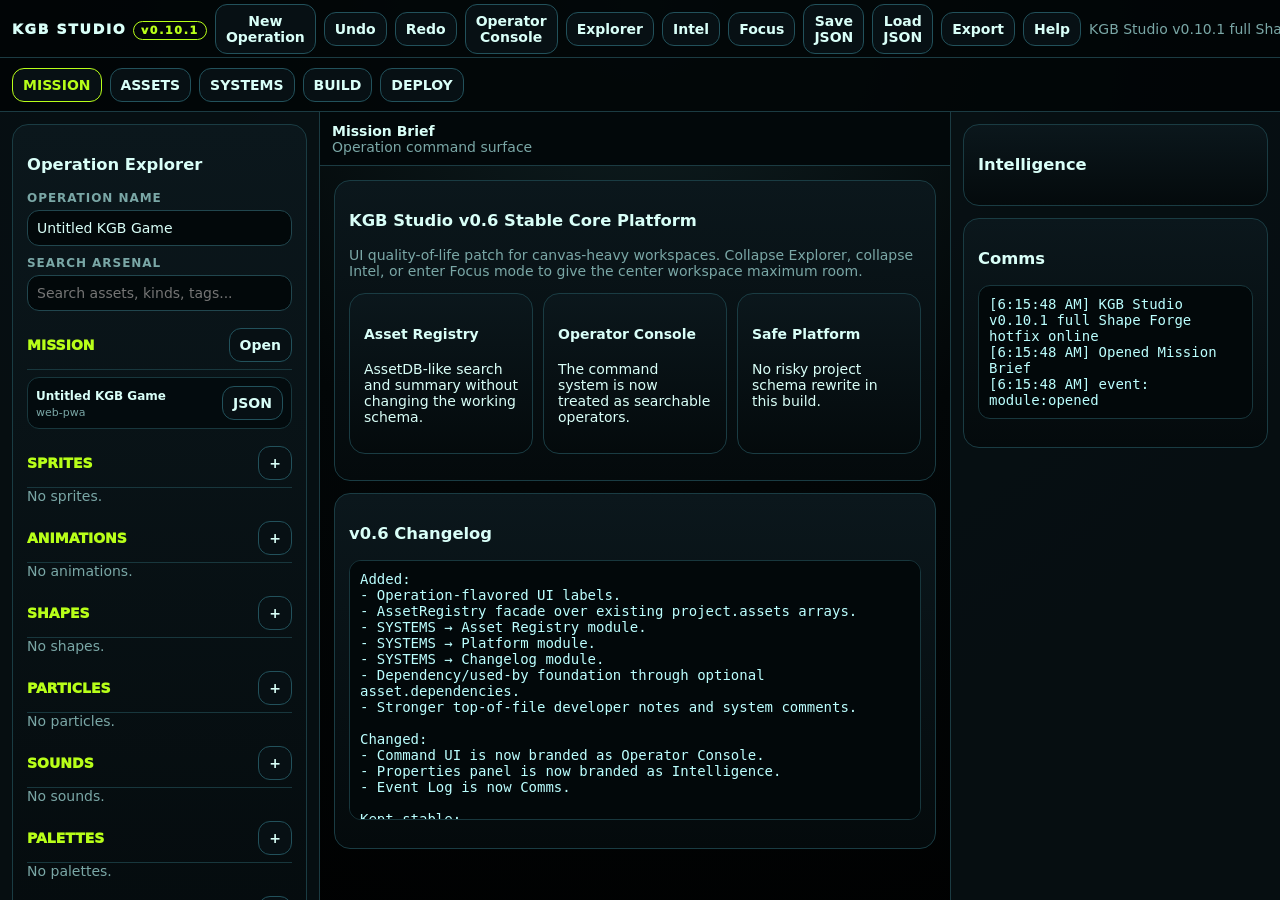
==== commit 4211897e: "Update index.html" ====
--- a/studio/index.html
+++ b/studio/index.html
@@ -3,6 +3,7 @@
 <head>
 <meta charset="utf-8">
 <meta name="viewport" content="width=device-width,initial-scale=1">
+<link rel="icon" href="../icons-KGBA-Logo_small.png" type="image/png">
 <title>KGB Studio v0.10.1 - Full Shape Forge Hotfix</title>
 <style>
 :root{--bg:#020607;--panel:#071014;--line:#1b3b42;--text:#d9fff8;--muted:#7aa7a6;--green:#b8ff19;--cyan:#00e5ff;--mag:#ff2bd6;--orange:#ff8a00}
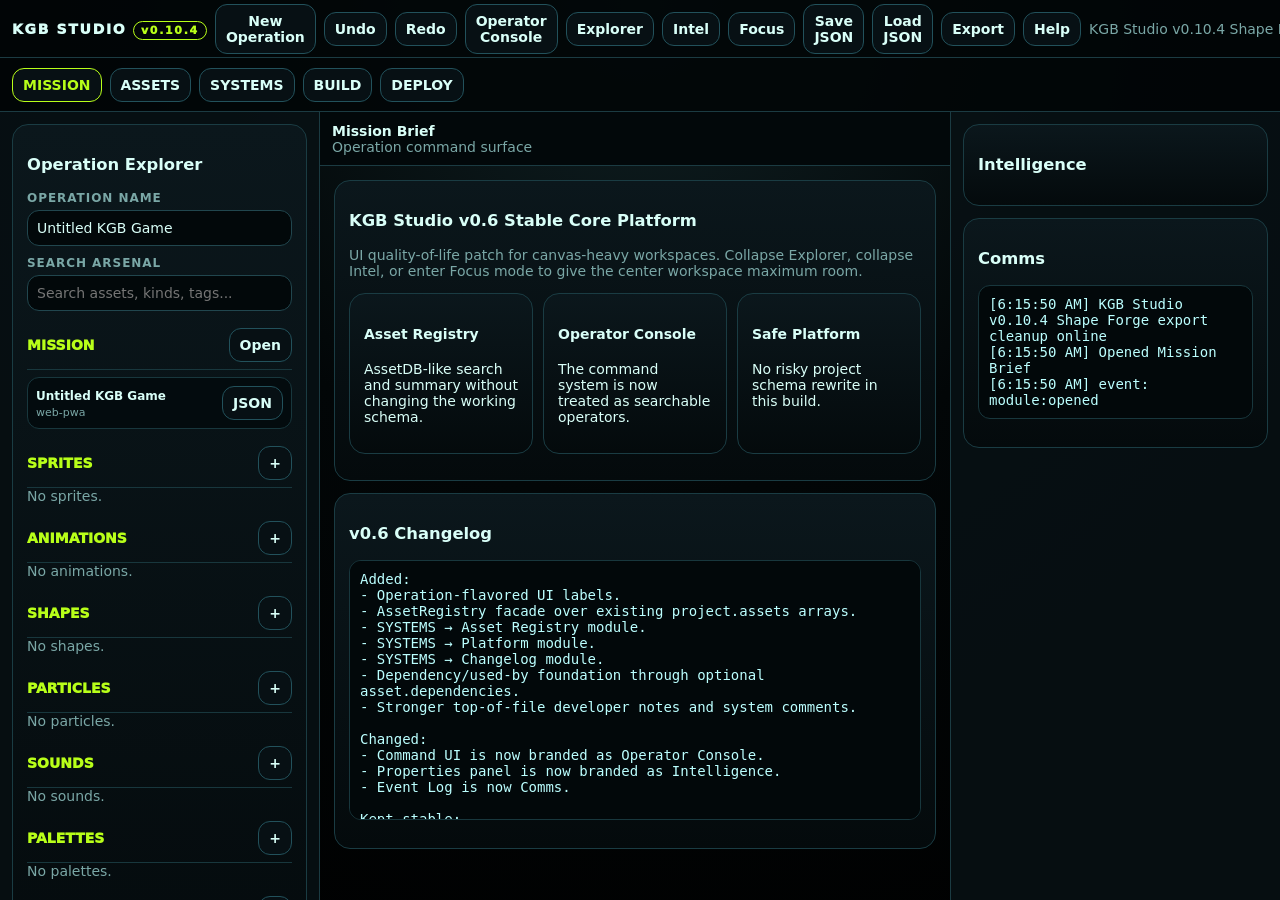
==== commit 6566bbcd: "Update index.html to v0.10.4" ====
--- a/studio/index.html
+++ b/studio/index.html
@@ -3,8 +3,7 @@
 <head>
 <meta charset="utf-8">
 <meta name="viewport" content="width=device-width,initial-scale=1">
-<link rel="icon" href="../icons-KGBA-Logo_small.png" type="image/png">
-<title>KGB Studio v0.10.1 - Full Shape Forge Hotfix</title>
+<title>KGB Studio v0.10.4 - Shape Forge Export Cleanup</title>
 <style>
 :root{--bg:#020607;--panel:#071014;--line:#1b3b42;--text:#d9fff8;--muted:#7aa7a6;--green:#b8ff19;--cyan:#00e5ff;--mag:#ff2bd6;--orange:#ff8a00}
 *{box-sizing:border-box}html,body{height:100%;margin:0;background:radial-gradient(circle at 50% 0%,#102124,#020607 45%,#000);color:var(--text);font:14px system-ui,Segoe UI,Arial;overflow:hidden}
@@ -69,11 +68,14 @@
 .forgeToolbar{display:flex;gap:8px;align-items:center;flex-wrap:wrap}
 .forgeFrame{width:100%;height:calc(100vh - 185px);min-height:680px;border:1px solid #18373d;border-radius:18px;background:#020607}
 @media(max-width:900px){.forgeFrame{height:70vh;min-height:620px}}
+.forgeMeta{display:grid;grid-template-columns:minmax(220px,1fr) auto auto auto auto;gap:8px;align-items:end}
+.forgeMeta input{min-width:0}.exportPanel{border:1px solid #18373d;border-radius:14px;padding:10px;background:#030b0e;margin:10px 0}.exportPanel h3{margin:0 0 8px 0}
+@media(max-width:1100px){.forgeMeta{grid-template-columns:1fr 1fr}.forgeMeta button{width:100%}}
 </style>
 </head>
 <body>
 <div class="app">
-<header class="top"><div class="brand">KGB STUDIO <span class="pill">v0.10.1</span></div><button id="newBtn">New Operation</button><button id="undoBtn">Undo</button><button id="redoBtn">Redo</button><button id="cmdBtn">Operator Console</button><button id="toggleLeftBtn" title="Collapse/expand Operation Explorer">Explorer</button><button id="toggleRightBtn" title="Collapse/expand Intelligence/Comms">Intel</button><button id="focusBtn" class="workspaceFocusBtn" title="Focus workspace">Focus</button><button id="saveBtn">Save JSON</button><button id="loadBtn">Load JSON</button><input id="loadInput" type="file" accept=".json" hidden><button id="exportBtn">Export</button><button id="helpBtn">Help</button><div id="status" class="status">Ready.</div></header>
+<header class="top"><div class="brand">KGB STUDIO <span class="pill">v0.10.4</span></div><button id="newBtn">New Operation</button><button id="undoBtn">Undo</button><button id="redoBtn">Redo</button><button id="cmdBtn">Operator Console</button><button id="toggleLeftBtn" title="Collapse/expand Operation Explorer">Explorer</button><button id="toggleRightBtn" title="Collapse/expand Intelligence/Comms">Intel</button><button id="focusBtn" class="workspaceFocusBtn" title="Focus workspace">Focus</button><button id="saveBtn">Save JSON</button><button id="loadBtn">Load JSON</button><input id="loadInput" type="file" accept=".json" hidden><button id="exportBtn">Export</button><button id="helpBtn">Help</button><div id="status" class="status">Ready.</div></header>
 <nav id="nav" class="nav"></nav>
 <section class="shell">
 <aside class="left"><div class="card"><h3>Operation Explorer</h3><label>Operation Name</label><input id="projectName"><label>Search Arsenal</label><input id="filter" placeholder="Search assets, kinds, tags..."><div id="explorer"></div></div></aside>
@@ -88,31 +90,34 @@
 
 /*
 ===============================================================================
-KGB STUDIO v0.10.1 — FULL SHAPE FORGE INTEGRATION HOTFIX
+KGB STUDIO v0.10.4 — SHAPE FORGE EXPORT CLEANUP
 
 WHY THIS VERSION EXISTS
 -----------------------
-v0.10 embedded the full standalone Shape Forge, but the outer Studio page went
-blank in the browser. The cause was embedded script-closing markup inside the
-HTML string. Browsers close script blocks while parsing HTML, even when that
-sequence appears inside a JavaScript string.
-
-This hotfix rebuilds from the known-good v0.9 Studio file and escapes embedded
-script closers before insertion.
-
-WHAT'S NEW / FIXED IN v0.10.1
------------------------------
-Fixed:
-- Studio no longer goes blank when loading the full embedded Shape Forge.
-- Embedded script closers are escaped before browser parsing.
-- Final HTML is validated to contain only one real outer script closer.
-
+v0.10.3 completed the core Shape Forge round-trip:
+create -> save -> inspect -> reopen -> edit -> update.
+
+This build finishes the first production lifecycle by making Shape Forge assets
+exportable for games directly from Studio.
+
+WHAT'S NEW IN v0.10.4
+---------------------
 Added:
-- Full standalone KGB Shape Forge v6.4 embedded as ASSETS -> Shape Forge.
-- Studio bridge for saving full forge projects into Studio assets.
-- Download Standalone Forge button.
-- Focus Workspace button.
-- Undo/Redo timing fix inside the embedded Shape Forge.
+- Copy JS export from Shape Forge host.
+- Download JS export from Shape Forge host.
+- Download static HTML demo from Shape Forge host.
+- Download animated HTML demo from Shape Forge host.
+- Asset Inspector export panel for shape-forge-project assets.
+- Copy/Download JS export from Asset Inspector.
+- Download HTML demo from Asset Inspector.
+- Latest exportedHTML and exportedAnimatedHTML are stored on Save New/Update.
+
+Kept stable:
+- Shape Forge round-trip reopen/update flow.
+- Preview thumbnail capture.
+- v0.10.1 parser hotfix.
+- Embedded Shape Forge undo/redo fix.
+- Studio shell, Asset Inspector, AssetRegistry, and workspace controls.
 
 REPO ACTION
 -----------
@@ -120,7 +125,7 @@
 
 SUGGESTED COMMIT
 ----------------
-Hotfix full Shape Forge integration
+Add Shape Forge export cleanup
 
 ===============================================================================
 */
@@ -129,7 +134,7 @@
 function esc(s){return String(s??"").replace(/[&<>"']/g,c=>({"&":"&amp;","<":"&lt;",">":"&gt;","\"":"&quot;","'":"&#39;"}[c]||c))}
 function safe(s){return String(s||"kgb_project").toLowerCase().replace(/[^a-z0-9]+/g,"_").replace(/^_|_$/g,"")}
 function dl(n,t,m="text/plain"){const b=new Blob([t],{type:m}),a=document.createElement("a");a.href=URL.createObjectURL(b);a.download=n;a.click();URL.revokeObjectURL(a.href)}
-function project(name="Untitled KGB Game"){const now=new Date().toISOString();return{meta:{name,created:now,updated:now,studioVersion:"0.10.1"},mission:{note:""},assets:{sprites:[],animations:[],shapes:[],particles:[],sounds:[],palettes:[],tiles:[],maps:[],misc:[]},settings:{theme:"kgb-neon",target:"web-pwa"}}}
+function project(name="Untitled KGB Game"){const now=new Date().toISOString();return{meta:{name,created:now,updated:now,studioVersion:"0.10.4"},mission:{note:""},assets:{sprites:[],animations:[],shapes:[],particles:[],sounds:[],palettes:[],tiles:[],maps:[],misc:[]},settings:{theme:"kgb-neon",target:"web-pwa"}}}
 function norm(p){let b=project(p?.meta?.name);return{...b,...p,meta:{...b.meta,...(p.meta||{})},assets:{...b.assets,...(p.assets||{})},settings:{...b.settings,...(p.settings||{})}}}
 
 /* EVENT BUS: simple pub/sub so modules can emit events without tight coupling. */
@@ -284,6 +289,19 @@
     ShapeForge.ctx=oldCtx;
 
     ctx.restore();
+    return;
+  }
+
+  // Saved full Shape Forge assets can provide a preview data URL snapshot.
+  if(asset?.previewDataUrl){
+    const img=new Image();
+    img.onload=()=>{
+      ctx.clearRect(0,0,canvas.width,canvas.height);
+      ctx.fillStyle="#000";
+      ctx.fillRect(0,0,canvas.width,canvas.height);
+      ctx.drawImage(img,0,0,canvas.width,canvas.height);
+    };
+    img.src=asset.previewDataUrl;
     return;
   }
 
@@ -331,7 +349,25 @@
  updateAsset(type,id,patch){this.mutate("update asset",()=>{let a=this.find(type,id);if(a)Object.assign(a,patch,{id,updated:new Date().toISOString()})});},
  deleteAsset(type,id){this.mutate("delete asset",()=>{let arr=this.state.project.assets[type]||[],i=arr.findIndex(a=>a.id===id);if(i>=0)arr.splice(i,1);this.state.selection=null})},
  duplicateAsset(type,id){this.mutate("duplicate asset",()=>{let a=this.find(type,id);if(a){let c=JSON.parse(JSON.stringify(a));c.id=uid(type);c.name=(c.name||"Asset")+" Copy";this.state.project.assets[type].push(c)}})},
- selectAsset(type,id){let a=this.find(type,id);if(!a)return;this.state.selection={type,id};this.renderProps();let adapter=[...this.adapters.values()].find(ad=>ad.canOpen?.(a));if(adapter)this.open(adapter.moduleId,{asset:a});else this.log("Selected "+a.name)},
+ selectAsset(type,id){
+  let a=this.find(type,id);
+  if(!a)return;
+
+  this.state.selection={type,id};
+  this.renderProps();
+
+  // Full Shape Forge projects are handled by the direct Shape Forge host module,
+  // not by the older ToolAdapter system. This explicit route restores the full
+  // round-trip flow: saved asset -> Open -> embedded forge -> Update Existing.
+  if(type==="shapes"&&(a.kind==="shape-forge-project"||a.adapter==="shape-forge-full")){
+    this.open("asset.shapeforge",{asset:a});
+    return;
+  }
+
+  let adapter=[...this.adapters.values()].find(ad=>ad.canOpen?.(a));
+  if(adapter)this.open(adapter.moduleId,{asset:a});
+  else this.log("Selected "+a.name);
+},
  renderProps(){
   let s=this.state.selection,p=$("#props");
 
@@ -376,6 +412,28 @@
 
   renderAssetPreview(a,$("#assetThumb"));
 
+  // Shape Forge export panel. This lets saved full-forge assets export without
+  // requiring the user to reopen the iframe first.
+  if(a.kind==="shape-forge-project"||a.adapter==="shape-forge-full"){
+    const exportPanel=document.createElement("div");
+    exportPanel.className="exportPanel";
+    exportPanel.innerHTML=
+      '<h3>Shape Forge Export</h3>'+
+      '<div class="row">'+
+        '<button id="inspectCopyJS">Copy JS</button>'+
+        '<button id="inspectDownloadJS">Download JS</button>'+
+        '<button id="inspectDownloadHTML">Download HTML Demo</button>'+
+        '<button id="inspectDownloadAnimHTML">Download Animated Demo</button>'+
+      '</div>'+
+      '<p class="mini">Exports use the last saved version of this Shape Forge asset. Reopen and Update Existing to refresh them.</p>';
+    p.insertBefore(exportPanel,$("#pjson").previousElementSibling);
+
+    $("#inspectCopyJS").onclick=()=>ShapeForgeStudioHost.copyAssetJS(a);
+    $("#inspectDownloadJS").onclick=()=>ShapeForgeStudioHost.downloadAssetJS(a);
+    $("#inspectDownloadHTML").onclick=()=>ShapeForgeStudioHost.downloadAssetHTML(a,false);
+    $("#inspectDownloadAnimHTML").onclick=()=>ShapeForgeStudioHost.downloadAssetHTML(a,true);
+  }
+
   // Apply writes the friendly fields back into the raw JSON object, then saves.
   $("#applyP").onclick=()=>{
     try{
@@ -422,7 +480,7 @@
  del(){if(!this.selectedId)return;this.objects=this.objects.filter(o=>o.id!==this.selectedId);this.selectedId=null;this.render();Bus.emit("sprite:changed",{})},dupe(){let o=this.selected();if(!o)return;let n=JSON.parse(JSON.stringify(o));n.id=uid("obj");if(n.points)n.points=n.points.map(p=>({x:p.x+18,y:p.y+18}));else{n.x+=18;n.y+=18}this.objects.push(n);this.selectedId=n.id;this.render();Bus.emit("sprite:changed",{})},clear(){if(confirm("Clear?")){this.objects=[];this.selectedId=null;this.render();Bus.emit("sprite:changed",{})}}
 };
 
-Studio.register({id:"mission.brief",section:"MISSION",title:"Mission Brief",description:"Operation command surface",render(r){r.innerHTML='<div class="card"><h3>KGB Studio v0.6 Stable Core Platform</h3><p class="muted">UI quality-of-life patch for canvas-heavy workspaces. Collapse Explorer, collapse Intel, or enter Focus mode to give the center workspace maximum room.</p><div class="grid3"><div class="card"><h4>Asset Registry</h4><p>AssetDB-like search and summary without changing the working schema.</p></div><div class="card"><h4>Operator Console</h4><p>The command system is now treated as searchable operators.</p></div><div class="card"><h4>Safe Platform</h4><p>No risky project schema rewrite in this build.</p></div></div></div><div class="card"><h3>v0.6 Changelog</h3><pre>Added:\n- Operation-flavored UI labels.\n- AssetRegistry facade over existing project.assets arrays.\n- SYSTEMS → Asset Registry module.\n- SYSTEMS → Platform module.\n- SYSTEMS → Changelog module.\n- Dependency/used-by foundation through optional asset.dependencies.\n- Stronger top-of-file developer notes and system comments.\n\nChanged:\n- Command UI is now branded as Operator Console.\n- Properties panel is now branded as Intelligence.\n- Event Log is now Comms.\n\nKept stable:\n- Existing v0.5 project schema.\n- Existing adapters.\n- Existing Sprite Forge Lite.\n- Existing undo/redo and command wiring.\n\nSuggested commit:\nHotfix full Shape Forge integration</pre></div>'}});
+Studio.register({id:"mission.brief",section:"MISSION",title:"Mission Brief",description:"Operation command surface",render(r){r.innerHTML='<div class="card"><h3>KGB Studio v0.6 Stable Core Platform</h3><p class="muted">UI quality-of-life patch for canvas-heavy workspaces. Collapse Explorer, collapse Intel, or enter Focus mode to give the center workspace maximum room.</p><div class="grid3"><div class="card"><h4>Asset Registry</h4><p>AssetDB-like search and summary without changing the working schema.</p></div><div class="card"><h4>Operator Console</h4><p>The command system is now treated as searchable operators.</p></div><div class="card"><h4>Safe Platform</h4><p>No risky project schema rewrite in this build.</p></div></div></div><div class="card"><h3>v0.6 Changelog</h3><pre>Added:\n- Operation-flavored UI labels.\n- AssetRegistry facade over existing project.assets arrays.\n- SYSTEMS → Asset Registry module.\n- SYSTEMS → Platform module.\n- SYSTEMS → Changelog module.\n- Dependency/used-by foundation through optional asset.dependencies.\n- Stronger top-of-file developer notes and system comments.\n\nChanged:\n- Command UI is now branded as Operator Console.\n- Properties panel is now branded as Intelligence.\n- Event Log is now Comms.\n\nKept stable:\n- Existing v0.5 project schema.\n- Existing adapters.\n- Existing Sprite Forge Lite.\n- Existing undo/redo and command wiring.\n\nSuggested commit:\nAdd Shape Forge export cleanup</pre></div>'}});
 Studio.register({id:"mission.project",section:"MISSION",title:"Project JSON",description:"Live project object",render(r){r.innerHTML='<div class="card"><h3>Project JSON</h3><button id="refresh">Refresh</button><pre id="json"></pre></div>';$("#refresh").onclick=()=>$("#json").textContent=Studio.exportProject();$("#refresh").click()}});
 Studio.register({id:"asset.library",section:"ASSETS",title:"Asset Library",description:"Manage project assets",render(r){r.innerHTML='<div class="card"><h3>Asset Library</h3><p class="muted">Use the Project Explorer on the left. Select assets to open/edit/delete/duplicate.</p><div class="grid3">'+Object.entries(Studio.state.project.assets).map(([k,v])=>'<div class="card"><h4>'+k+'</h4><p>'+v.length+'</p></div>').join("")+'</div></div>'}});
 
@@ -1302,7 +1360,7 @@
 -------------------------------------------------------------------------------
 */
 Studio.register({id:"system.changelog",section:"SYSTEMS",title:"Changelog",description:"Commit notes for this build",render(r){
-  r.innerHTML='<div class="card"><h3>KGB Studio v0.10.1 Changelog</h3><pre>Added:\\n- Operation-flavored UI labels.\\n- AssetRegistry facade over current project.assets arrays.\\n- SYSTEMS → Asset Registry module.\\n- SYSTEMS → Platform module.\\n- SYSTEMS → Changelog module.\\n- Dependency graph foundation using optional asset.dependencies.\\n- Over-commented developer notes and system section comments.\\n\\nChanged:\\n- Command button renamed Operator Console.\\n- Project Explorer renamed Operation Explorer.\\n- Properties renamed Intelligence.\\n- Event Log renamed Comms.\\n\\nKept stable:\\n- v0.5 project schema.\\n- v0.5 adapter system.\\n- v0.5 Sprite Forge Lite.\\n- v0.5 command/history/event wiring.\\n\\nSuggested commit:\\nAdd KGB Studio v0.6 stable core platform</pre></div>';
+  r.innerHTML='<div class="card"><h3>KGB Studio v0.10.4 Changelog</h3><pre>Added:\\n- Operation-flavored UI labels.\\n- AssetRegistry facade over current project.assets arrays.\\n- SYSTEMS → Asset Registry module.\\n- SYSTEMS → Platform module.\\n- SYSTEMS → Changelog module.\\n- Dependency graph foundation using optional asset.dependencies.\\n- Over-commented developer notes and system section comments.\\n\\nChanged:\\n- Command button renamed Operator Console.\\n- Project Explorer renamed Operation Explorer.\\n- Properties renamed Intelligence.\\n- Event Log renamed Comms.\\n\\nKept stable:\\n- v0.5 project schema.\\n- v0.5 adapter system.\\n- v0.5 Sprite Forge Lite.\\n- v0.5 command/history/event wiring.\\n\\nSuggested commit:\\nAdd KGB Studio v0.6 stable core platform</pre></div>';
 }});
 
 
@@ -1351,35 +1409,213 @@
 };
 
 /* OPERATOR REGISTRATION: add searchable actions to the Operator Console. */
-const KGB_FULL_SHAPE_FORGE_HTML="<!doctype html>\n<html lang=\"en\">\n<head>\n<meta charset=\"utf-8\" />\n<meta name=\"viewport\" content=\"width=device-width,initial-scale=1,maximum-scale=1,user-scalable=no\" />\n<title>KGB Shape Forge v6.4 \u2014 Studio Integrated</title>\n<style>\n:root{--bg:#05090a;--panel:#0b1418;--panel2:#071014;--line:#1b3d45;--txt:#d9fbff;--muted:#87aeb6;--hot:#9cff00;--cyan:#00eaff;--orange:#ff9700;--bad:#ff4766;--warn:#ffc400}\n*{box-sizing:border-box}html,body{margin:0;height:100%;background:var(--bg);color:var(--txt);font-family:system-ui,Segoe UI,Roboto,Arial,sans-serif;overflow:hidden}body{display:grid;grid-template-rows:auto 1fr}.topbar{height:48px;display:flex;align-items:center;justify-content:space-between;gap:8px;background:#071014;border-bottom:1px solid var(--line);padding:6px 9px}.brand{color:var(--hot);font-weight:950;letter-spacing:.06em;white-space:nowrap}.topActions{display:flex;gap:6px;align-items:center;overflow:auto}.small{font-size:12px;color:var(--muted);line-height:1.35}.tinyNote{font-size:11px;color:var(--muted)}main{min-height:0;display:grid;grid-template-columns:310px 1fr 340px}.panel{min-height:0;overflow:auto;background:var(--panel);padding:8px;border-right:1px solid var(--line)}.right{border-left:1px solid var(--line);border-right:0}.stage{position:relative;display:grid;place-items:center;min-height:0;background:radial-gradient(circle at 50% 44%,#0b221e,#020506 72%,#000);overflow:hidden}.wrap{position:relative}canvas{width:min(76vh,76vw,768px);height:min(76vh,76vw,768px);background:#020506;border:1px solid #12343b;box-shadow:0 0 24px #00eaff2e;touch-action:none}.hud{position:absolute;left:8px;bottom:8px;right:8px;background:#0009;border:1px solid #173941;border-radius:10px;padding:6px;color:#9bd5dc;font-size:11px;pointer-events:none}.row{display:flex;gap:7px;align-items:center;flex-wrap:wrap;margin:7px 0}.grid{display:grid;grid-template-columns:1fr 1fr;gap:7px}.three{display:grid;grid-template-columns:1fr 1fr 1fr;gap:7px}.col{display:grid;gap:8px;margin:8px 0}button,.filebtn{touch-action:manipulation;background:#102229;color:var(--txt);border:1px solid #24515a;border-radius:10px;padding:8px 9px;font-weight:850;cursor:pointer;user-select:none;min-height:36px}button:hover,.filebtn:hover{border-color:var(--cyan)}button.active{outline:2px solid var(--hot);box-shadow:0 0 13px #9cff0055}button.primary{background:#143000;border-color:#79ff00;color:#ebffd7}button.warn{background:#321f05;border-color:var(--orange)}button.danger{background:#32101b;border-color:var(--bad)}button.tiny{font-size:12px;padding:5px 7px;min-height:30px}input,select,textarea{width:100%;background:#061015;color:var(--txt);border:1px solid #24454d;border-radius:8px;padding:8px}input[type=color]{height:38px;padding:3px}input[type=range]{padding:0}.check{display:flex;gap:7px;align-items:center}.check input{width:auto}.palette{display:grid;grid-template-columns:repeat(6,1fr);gap:6px}.swatch{height:28px;border:2px solid #16333a;border-radius:8px;cursor:pointer}.swatch.sel{outline:2px solid white}.hidden{display:none!important}hr{border:0;border-top:1px solid #17323a;margin:10px 0}.pill{display:inline-block;border:1px solid #244d55;border-radius:999px;background:#071116;color:#b2edf4;font-size:12px;padding:4px 8px;margin:2px}.layerItem{border:1px solid #1d3e46;border-radius:8px;padding:7px;background:#071116;margin:5px 0}.layerItem b{color:#eaffd0}textarea{height:220px;font:12px ui-monospace,SFMono-Regular,Consolas,monospace;white-space:pre}.hint{position:fixed;z-index:20;max-width:min(360px,92vw);background:#020506;border:1px solid var(--cyan);box-shadow:0 0 18px #00eaff55;border-radius:12px;padding:10px;color:#dffcff;font-size:13px;display:none}.hint b{color:var(--hot)}\n.modal{position:fixed;inset:0;z-index:50;display:none;place-items:center;background:rgba(0,0,0,.72);padding:14px}.modal.show{display:grid}.modalCard{width:min(860px,96vw);max-height:88vh;overflow:auto;background:#071014;border:1px solid var(--cyan);border-radius:16px;box-shadow:0 0 30px #00eaff55;color:var(--txt)}.modalHead{position:sticky;top:0;display:flex;justify-content:space-between;align-items:center;gap:10px;background:#09171c;border-bottom:1px solid #1b3d45;padding:10px 12px}.modalHead b{color:var(--hot);letter-spacing:.04em}.modalBody{padding:12px 14px;line-height:1.45}.modalBody h3{color:#cffaff;margin:14px 0 6px}.modalBody ul{margin:6px 0 10px 20px;padding:0}.modalBody li{margin:4px 0}.modalBody code{background:#020506;border:1px solid #173941;border-radius:5px;padding:1px 4px;color:#fff400}.kbd{display:inline-block;border:1px solid #28535b;border-bottom-width:3px;border-radius:5px;padding:0 5px;background:#0b1a20;color:#dffcff;font-weight:800}\ndetails{border:1px solid #173941;border-radius:12px;background:#081217;margin:8px 0;overflow:hidden}summary{list-style:none;cursor:pointer;padding:10px 11px;font-weight:950;color:#cffaff;background:#0a1a20;border-bottom:1px solid #173941}summary::-webkit-details-marker{display:none}summary:after{content:'+';float:right;color:var(--hot)}details[open] summary:after{content:'\u2013'}details .inside{padding:8px}.miniBar{display:flex;gap:6px;overflow:auto;padding-bottom:2px}.miniBar button{white-space:nowrap}.compactLabel{font-size:11px;color:#9bc4ca;text-transform:uppercase;letter-spacing:.04em;margin-top:4px}.styleBox{border:1px solid #173941;border-radius:12px;padding:8px;background:#071116}.styleGrid{display:grid;grid-template-columns:1fr 1fr;gap:8px}.styleButtons{display:grid;grid-template-columns:1fr 1fr 1fr;gap:6px}.styleButtons.wide{grid-template-columns:1fr 1fr 1fr 1fr 1fr}.quickTools{display:grid;grid-template-columns:repeat(3,1fr);gap:7px}.quickTools button{padding:7px 4px;font-size:12px}\n@media(max-width:1050px){html,body{overflow:hidden}.topbar{height:44px}.brand{font-size:14px}.topActions button{font-size:12px;padding:5px 7px;min-height:30px}main{display:grid;grid-template-rows:50vh 50vh;grid-template-columns:50% 50%;min-height:0}.stage{grid-row:1;grid-column:1 / span 2;height:50vh;position:sticky;top:0;z-index:2}.panel{grid-row:2;grid-column:1;height:50vh;min-width:0;overflow:auto;border:0;border-top:1px solid var(--line);border-right:1px solid var(--line);padding:7px}.right{grid-row:2;grid-column:2;height:50vh;min-width:0;overflow:auto;border:0;border-top:1px solid var(--line);padding:7px}canvas{width:min(96vw,49vh);height:min(96vw,49vh)}.hud{font-size:10px;padding:5px}.grid,.three,.styleGrid,.styleButtons,.styleButtons.wide{grid-template-columns:1fr}.row{gap:6px}.row button,.row .filebtn{flex:1 1 auto}.quickTools{grid-template-columns:1fr 1fr}.palette{grid-template-columns:repeat(4,1fr)}summary{padding:9px}.inside{padding:7px}.desktopOnly{display:none!important}}\n</style>\n</head>\n<body>\n<header class=\"topbar\">\n  <div class=\"brand\">KGB SHAPE FORGE v6.4</div>\n  <div class=\"topActions\">\n    <button id=\"undoBtn\" class=\"tiny\" data-hint=\"Undo the last drawing/edit step.\">Undo</button>\n    <button id=\"redoBtn\" class=\"tiny\" data-hint=\"Redo the last undone step.\">Redo</button>\n    <button id=\"helpBtn\" class=\"tiny primary\" data-hint=\"Open the built-in README/help guide.\">Help</button>\n    <button id=\"clearBtn\" class=\"tiny danger\" data-hint=\"Clear the project canvas.\">Clear</button>\n  </div>\n</header>\n<main>\n<section class=\"panel\">\n  <details open>\n    <summary>Tools</summary>\n    <div class=\"inside\">\n      <div class=\"quickTools\" id=\"tools\">\n        <button data-tool=\"select\" class=\"active\" data-hint=\"Select objects. Drag to move. Use corner handles to scale, the top handle to rotate, and multi-select for shape operations.\">Select</button>\n        <button data-tool=\"pen\" data-hint=\"Freehand pen. Creates a procedural path using current stroke, width, glow, and opacity.\">Pen</button>\n        <button data-tool=\"smooth\" data-hint=\"Smooth pen. Records hand movement, then exports smoother quadratic curves.\">Smooth</button>\n        <button data-tool=\"line\" data-hint=\"Straight line tool. Drag from start to end.\">Line</button>\n        <button data-tool=\"bezier\" data-hint=\"Bezier tool. Tap start, control 1, control 2, end. Hit Finish Bezier when done.\">Bezier</button>\n        <button data-tool=\"bucket\" data-hint=\"Fill bucket. If objects are selected, changes their fill/stroke. If nothing selected, adds a background fill object.\">Bucket</button>\n        <button data-tool=\"ellipse\" data-hint=\"Ellipse/circle tool. Drag to size. Turn Shape Fill ON for filled ellipses.\">Ellipse</button>\n        <button data-tool=\"rect\" data-hint=\"Rounded rectangle tool. Drag to size. Use radius slider for corner roundness.\">Round Rect</button>\n        <button data-tool=\"poly\" data-hint=\"Rounded polygon tool. Pick side count, drag to size, and use roundness to soften corners.\">Polygon</button>\n        <button data-tool=\"eraser\" data-hint=\"Eraser draws destination-out strokes. Useful for carving visual gaps.\">Eraser</button>\n      </div>\n      <div class=\"row\"><button id=\"finishBezierBtn\" class=\"tiny\" data-hint=\"Turns placed Bezier points into one curve object.\">Finish Bezier</button><button id=\"clearBezierBtn\" class=\"tiny\" data-hint=\"Clears Bezier points without making a shape.\">Clear Bezier</button></div>\n      <div class=\"row\"><button id=\"fillToggle\" data-hint=\"When ON, new ellipses, rectangles, and polygons use the Fill Color.\">Shape Fill: OFF</button><button id=\"mirrorToggle\" data-hint=\"When ON, drawing on one side also creates a mirrored partner across the centerline.\">Mirror: OFF</button></div>\n      <div class=\"tinyNote\" id=\"toolHelp\">Hold a button for a hint. Desktop hover works too.</div>\n    </div>\n  </details>\n\n  <details open>\n    <summary>Stroke / Fill</summary>\n    <div class=\"inside styleBox\">\n      <div class=\"styleGrid\">\n        <label><span class=\"compactLabel\">Stroke</span><input id=\"strokeColor\" type=\"color\" value=\"#ff9700\"></label>\n        <label><span class=\"compactLabel\">Fill</span><input id=\"fillColor\" type=\"color\" value=\"#05090a\"></label>\n      </div>\n      <div class=\"palette\" id=\"palette\"></div>\n      <div class=\"styleButtons wide\"><button id=\"applyStrokeBtn\" class=\"tiny\" title=\"Apply current stroke color to selected objects.\">Stroke Color</button><button id=\"applyStrokeWidthBtn\" class=\"tiny\" title=\"Apply current line width to selected objects.\">Stroke Width</button><button id=\"applyStrokeBothBtn\" class=\"tiny\" title=\"Apply current stroke color and line width to selected objects.\">Stroke Both</button><button id=\"applyFillBtn\" class=\"tiny\" title=\"Apply current fill color to selected objects.\">Fill</button><button id=\"applyAllStyleBtn\" class=\"tiny primary\" title=\"Apply stroke, fill, width, glow, and opacity to selected objects.\">All Style</button></div>\n      <label>Line width <input id=\"lineWidth\" type=\"range\" min=\"1\" max=\"54\" value=\"7\"><span id=\"lineWidthVal\" class=\"small\"></span></label>\n      <label>Glow blur <input id=\"glowBlur\" type=\"range\" min=\"0\" max=\"80\" value=\"18\"><span id=\"glowBlurVal\" class=\"small\"></span></label>\n      <label>Opacity <input id=\"opacity\" type=\"range\" min=\"0.05\" max=\"1\" step=\"0.05\" value=\"1\"><span id=\"opacityVal\" class=\"small\"></span></label>\n    </div>\n  </details>\n\n  <details>\n    <summary>Shape Settings</summary>\n    <div class=\"inside col\">\n      <label>Round rect radius <input id=\"radius\" type=\"range\" min=\"0\" max=\"120\" value=\"18\"><span id=\"radiusVal\" class=\"small\"></span></label>\n      <label>Polygon sides <input id=\"polySides\" type=\"range\" min=\"3\" max=\"12\" step=\"1\" value=\"3\"><span id=\"polySidesVal\" class=\"small\"></span></label>\n      <label>Polygon roundness <input id=\"polyRound\" type=\"range\" min=\"0\" max=\"0.48\" step=\"0.02\" value=\"0.18\"><span id=\"polyRoundVal\" class=\"small\"></span></label>\n      <label>Smoothing <input id=\"smoothness\" type=\"range\" min=\"0\" max=\"1\" step=\"0.05\" value=\"0.55\"><span id=\"smoothnessVal\" class=\"small\"></span></label>\n    </div>\n  </details>\n</section>\n<section class=\"stage\">\n  <div class=\"wrap\"><canvas id=\"drawCanvas\" width=\"768\" height=\"768\"></canvas><div class=\"hud\" id=\"hud\">Static canvas. Bottom panels scroll. Trace guides are not exported.</div></div>\n</section>\n<section class=\"panel right\">\n  <details open>\n    <summary>Selection</summary>\n    <div class=\"inside\">\n      <div id=\"selectionInfo\" class=\"pill\">None</div>\n      <div class=\"row\"><button id=\"multiToggle\" data-hint=\"Lets you select multiple objects. Needed for Union/Subtract/Intersect.\">Multi Select: OFF</button><button id=\"selectAllBtn\" class=\"tiny\">Select All</button><button id=\"clearSelBtn\" class=\"tiny\">Clear Sel</button></div>\n      <div class=\"row\"><button id=\"bringForwardBtn\" class=\"tiny\">Bring Forward</button><button id=\"sendBackBtn\" class=\"tiny\">Send Back</button><button id=\"dupBtn\" class=\"tiny\">Duplicate</button><button id=\"deleteBtn\" class=\"tiny danger\">Delete</button></div>\n    </div>\n  </details>\n\n  <details open>\n    <summary>Transform</summary>\n    <div class=\"inside col\">\n      <label class=\"check\"><input id=\"ratioLock\" type=\"checkbox\" checked> Lock ratio</label>\n      <label>Scale X / squash-stretch <input id=\"scaleX\" type=\"range\" min=\"0.1\" max=\"3\" step=\"0.05\" value=\"1\"></label>\n      <label>Scale Y / squash-stretch <input id=\"scaleY\" type=\"range\" min=\"0.1\" max=\"3\" step=\"0.05\" value=\"1\"></label>\n      <label>Rotate <input id=\"rotate\" type=\"range\" min=\"-180\" max=\"180\" step=\"1\" value=\"0\"></label>\n      <div class=\"row\"><button id=\"applyTransformBtn\" class=\"tiny primary\">Apply Sliders</button><button id=\"resetTransformBtn\" class=\"tiny\">Reset</button><button id=\"bakeBtn\" class=\"tiny warn\">Bake</button></div>\n    </div>\n  </details>\n\n  <details>\n    <summary>Shape Ops</summary>\n    <div class=\"inside\">\n      <div class=\"row\"><button id=\"unionBtn\" class=\"primary\">Merge / Union</button><button id=\"subtractBtn\" class=\"warn\">Subtract</button><button id=\"intersectBtn\" class=\"primary\">Intersect</button></div>\n    </div>\n  </details>\n\n  <details>\n    <summary>Trace Image</summary>\n    <div class=\"inside col\">\n      <label class=\"filebtn\">Load Trace Image<input id=\"traceInput\" type=\"file\" accept=\"image/*\" class=\"hidden\"></label>\n      <label>Trace opacity <input id=\"traceOpacity\" type=\"range\" min=\"0\" max=\"1\" step=\"0.05\" value=\"0.45\"></label>\n      <label>Trace scale <input id=\"traceScale\" type=\"range\" min=\"0.1\" max=\"3\" step=\"0.05\" value=\"1\"></label>\n      <div class=\"row\"><button id=\"traceCenterBtn\" class=\"tiny\">Center</button><button id=\"traceFitBtn\" class=\"tiny\">Fit</button><button id=\"traceToggle\" class=\"tiny\">Hide/Show</button><button id=\"clearTraceBtn\" class=\"tiny danger\">Clear</button></div>\n    </div>\n  </details>\n\n  <details>\n    <summary>Animation / Onion</summary>\n    <div class=\"inside col\">\n      <div class=\"row\"><button id=\"prevFrameBtn\" class=\"tiny\">Prev</button><button id=\"nextFrameBtn\" class=\"tiny\">Next</button><button id=\"addFrameBtn\" class=\"tiny primary\">Add Frame</button><button id=\"dupFrameBtn\" class=\"tiny\">Dup Frame</button><button id=\"delFrameBtn\" class=\"tiny danger\">Del Frame</button></div>\n      <label class=\"check\"><input id=\"onionToggle\" type=\"checkbox\"> Onion skin</label>\n      <label>FPS <input id=\"fps\" type=\"range\" min=\"1\" max=\"24\" value=\"8\"><span id=\"fpsVal\" class=\"small\"></span></label>\n      <div class=\"row\"><button id=\"playBtn\" class=\"tiny\">Play</button><button id=\"stopBtn\" class=\"tiny\">Stop</button></div>\n    </div>\n  </details>\n\n  <details>\n    <summary>File / Export</summary>\n    <div class=\"inside col\">\n      <div class=\"row\"><button id=\"saveProjectBtn\">Save JSON</button><label class=\"filebtn\">Load JSON<input id=\"loadProjectInput\" type=\"file\" accept=\"application/json\" class=\"hidden\"></label></div>\n      <div class=\"row\"><button id=\"exportHtmlBtn\" class=\"primary\">Export HTML</button><button id=\"exportJsBtn\">Export JS</button><button id=\"exportAnimBtn\" class=\"warn\">Export Animation</button></div>\n      <textarea id=\"output\" placeholder=\"Exported code appears here.\"></textarea>\n      <div class=\"row\"><button id=\"copyBtn\">Copy Output</button><button id=\"downloadBtn\">Download Output</button></div>\n    </div>\n  </details>\n\n  <details>\n    <summary>Objects</summary>\n    <div class=\"inside\" id=\"objectList\"></div>\n  </details>\n</section>\n</main>\n<div class=\"hint\" id=\"hint\"></div>\n<div class=\"modal\" id=\"helpModal\" aria-hidden=\"true\">\n  <div class=\"modalCard\" role=\"dialog\" aria-modal=\"true\" aria-labelledby=\"helpTitle\">\n    <div class=\"modalHead\">\n      <b id=\"helpTitle\">KGB Sprite Forge README</b>\n      <button id=\"closeHelpBtn\" class=\"tiny danger\">Close</button>\n    </div>\n    <div class=\"modalBody\">\n      <h3>Core idea</h3>\n      <p>This tool is a canvas-sprite forge. You draw vector-ish canvas objects, edit them, then export JavaScript/HTML that redraws the sprite with <code>ctx</code> commands instead of PNG assets.</p>\n\n      <h3>Top buttons</h3>\n      <ul>\n        <li><b>Undo / Redo</b> walk backward or forward through edits.</li>\n        <li><b>Help</b> opens this guide.</li>\n        <li><b>Clear</b> wipes the current project.</li>\n      </ul>\n\n      <h3>Drawing tools</h3>\n      <ul>\n        <li><b>Select</b>: pick objects. Drag selected objects to move them. Use corner handles to resize. Use the top round handle to rotate.</li>\n        <li><b>Pen</b>: freehand stroke. Best for organic outlines, fur marks, scratches, wrinkles, and neon details.</li>\n        <li><b>Smooth</b>: freehand stroke that gets softened into smoother curves after drawing.</li>\n        <li><b>Line</b>: straight segment.</li>\n        <li><b>Bezier</b>: tap/click points in this order: start, control 1, control 2, end. Then use <b>Finish Bezier</b>.</li>\n        <li><b>Bucket</b>: changes selected object fill/stroke, or creates a full-canvas fill if nothing is selected.</li>\n        <li><b>Ellipse</b>, <b>Round Rect</b>, <b>Polygon</b>: drag to create basic shapes. Polygon sides and roundness are adjustable.</li>\n        <li><b>Eraser</b>: carves visual gaps with a destination-out stroke.</li>\n      </ul>\n\n      <h3>Stroke / fill / glow</h3>\n      <ul>\n        <li><b>Stroke color</b> controls outlines and pen/line color.</li>\n        <li><b>Fill color</b> controls filled shapes and compound shape fills.</li>\n        <li><b>Stroke Color</b> changes only the selected object stroke color. <b>Stroke Width</b> changes only stroke thickness. <b>Stroke Both</b> changes both. <b>Fill</b> changes fill. <b>All Style</b> applies color, width, glow, and opacity.</li>\n        <li><b>Glow</b> is canvas shadow blur. Higher glow = more neon bloom.</li>\n      </ul>\n\n      <h3>Shape operations</h3>\n      <ul>\n        <li>Select at least two filled-ish shapes, then use <b>Merge / Union</b>, <b>Subtract</b>, or <b>Intersect</b>.</li>\n        <li><b>Merge / Union</b> combines selected shapes into one compound silhouette.</li>\n        <li><b>Subtract</b> uses the oldest/bottom selected object as the base and cuts the other selected shapes out of it.</li>\n        <li><b>Intersect</b> keeps only the overlapping area.</li>\n        <li>Compound shapes keep a restylable bitmap-style stroke/outline. Stroke color and stroke width can be changed after merge/subtract/intersect.</li>\n      </ul>\n\n      <h3>Trace image</h3>\n      <ul>\n        <li><b>Load Image</b> puts a reference image underneath your drawing so you can trace over it.</li>\n        <li><b>Trace ON/OFF</b> hides or shows it. <b>Fit</b> sizes it to the canvas. <b>Center</b> recenters it.</li>\n        <li>On desktop, switch to Select and hold <span class=\"kbd\">T</span> while dragging the canvas to move the trace image.</li>\n      </ul>\n\n      <h3>Onion skin</h3>\n      <p>Onion skin is an animation aid. It lightly shows the previous frame/pose behind the current drawing so you can line up movement. Think old-school animation paper: faint previous pose under the new pose.</p>\n\n      <h3>Animation export</h3>\n      <p><b>Export Animated HTML</b> wraps your sprite in a tiny demo loop. It adds a procedural wobble/squash/rotate animation around the sprite center. It is not a full animation timeline yet; it is a starting export so you can see how to animate the generated canvas sprite in a game loop.</p>\n\n      <h3>Practical workflow</h3>\n      <ul>\n        <li>Load a trace image.</li>\n        <li>Build the big silhouette with ellipse/rect/polygon + shape ops.</li>\n        <li>Add neon outlines and details with Pen/Smooth/Bezier.</li>\n        <li>Select pieces and tweak scale/rotation/style until the sprite reads clearly.</li>\n        <li>Export JS or HTML and paste the draw function into your game.</li>\n      </ul>\n    </div>\n  </div>\n</div>\n\n<script>\nconst canvas=document.getElementById('drawCanvas'),ctx=canvas.getContext('2d'),$=id=>document.getElementById(id);\nctx.lineCap='round';ctx.lineJoin='round';\nconst ui={stroke:$('strokeColor'),fill:$('fillColor'),width:$('lineWidth'),glow:$('glowBlur'),opacity:$('opacity'),radius:$('radius'),smooth:$('smoothness'),sides:$('polySides'),round:$('polyRound'),sx:$('scaleX'),sy:$('scaleY'),rot:$('rotate'),out:$('output')};\nconst palette=['#ff9700','#ffb000','#ff5a00','#9cff00','#62ff00','#00eaff','#00baff','#008dff','#ff4766','#fff400','#05090a','#ffffff'];\nconst clone=o=>JSON.parse(JSON.stringify(o));\nlet tool='select',shapeFill=false,mirrorOn=false,multi=false,drawing=false,start=null,current=null,history=[],redo=[],bezierPts=[];\nlet selected=[],dragging=false,dragStart=null,baseCmds=null,handleMode=null,keys={},traceDragging=false;\nlet project={w:768,h:768,commands:[],trace:{src:null,visible:true,opacity:.35,x:0,y:0,scale:1,w:0,h:0}};\nlet traceImg=new Image();\nfunction settings(){return{stroke:ui.stroke.value,fill:ui.fill.value,width:+ui.width.value,glow:+ui.glow.value,opacity:+ui.opacity.value,radius:+ui.radius.value,smooth:+ui.smooth.value,fillOn:shapeFill,sides:+ui.sides.value,round:+ui.round.value}}\nfunction activeCmds(){return project.commands}\nfunction pushHistory(){history.push(JSON.stringify(project));if(history.length>80)history.shift();redo.length=0}\nfunction restore(str){project=JSON.parse(str);selected=[];loadTraceFromProject();syncUI();render()}\nfunction centerOf(c){const b=boundsOf(c);return{x:(b.x1+b.x2)/2,y:(b.y1+b.y2)/2}}\nfunction ensureTr(c){if(!c.tr){const cc=centerOf(c);c.tr={x:0,y:0,sx:1,sy:1,rot:0,cx:cc.x,cy:cc.y}}return c.tr}\nfunction pointer(e){const r=canvas.getBoundingClientRect();const p=e.touches?e.touches[0]:e;return{x:(p.clientX-r.left)*canvas.width/r.width,y:(p.clientY-r.top)*canvas.height/r.height}}\nfunction roundRectPath(c,x,y,w,h,r){if(w<0){x+=w;w=-w}if(h<0){y+=h;h=-h}r=Math.min(r,Math.abs(w)/2,Math.abs(h)/2);c.beginPath();c.moveTo(x+r,y);c.arcTo(x+w,y,x+w,y+h,r);c.arcTo(x+w,y+h,x,y+h,r);c.arcTo(x,y+h,x,y,r);c.arcTo(x,y,x+w,y,r);c.closePath()}\nfunction polygonPoints(cx,cy,rx,ry,sides,rot=-Math.PI/2){let pts=[];for(let i=0;i<sides;i++){const a=rot+i*Math.PI*2/sides;pts.push({x:cx+Math.cos(a)*rx,y:cy+Math.sin(a)*ry})}return pts}\nfunction roundedPolyPath(c,pts,round=.18){c.beginPath();if(round<=0){c.moveTo(pts[0].x,pts[0].y);pts.slice(1).forEach(p=>c.lineTo(p.x,p.y));c.closePath();return}for(let i=0;i<pts.length;i++){const p0=pts[(i-1+pts.length)%pts.length],p=pts[i],p1=pts[(i+1)%pts.length];const d0=Math.hypot(p.x-p0.x,p.y-p0.y),d1=Math.hypot(p.x-p1.x,p.y-p1.y);const r=Math.min(d0,d1)*round;const a={x:p.x+(p0.x-p.x)*(r/d0),y:p.y+(p0.y-p.y)*(r/d0)};const b={x:p.x+(p1.x-p.x)*(r/d1),y:p.y+(p1.y-p.y)*(r/d1)};if(i===0)c.moveTo(a.x,a.y);else c.lineTo(a.x,a.y);c.quadraticCurveTo(p.x,p.y,b.x,b.y)}c.closePath()}\nfunction applyTransform(c,cmd){const tr=ensureTr(cmd);c.translate(tr.x||0,tr.y||0);c.translate(tr.cx||384,tr.cy||384);c.rotate((tr.rot||0)*Math.PI/180);c.scale(tr.sx||1,tr.sy||1);c.translate(-(tr.cx||384),-(tr.cy||384))}\nfunction drawPathShape(c,cmd,forHit=false){if(cmd.kind==='path'||cmd.kind==='erase'){const pts=cmd.points;if(!pts?.length)return;c.beginPath();c.moveTo(pts[0].x,pts[0].y);if(cmd.curve&&pts.length>3){for(let i=1;i<pts.length-2;i++){let xc=(pts[i].x+pts[i+1].x)/2,yc=(pts[i].y+pts[i+1].y)/2;c.quadraticCurveTo(pts[i].x,pts[i].y,xc,yc)}c.quadraticCurveTo(pts[pts.length-2].x,pts[pts.length-2].y,pts.at(-1).x,pts.at(-1).y)}else pts.slice(1).forEach(p=>c.lineTo(p.x,p.y));return}\n if(cmd.kind==='line'){c.beginPath();c.moveTo(cmd.x1,cmd.y1);c.lineTo(cmd.x2,cmd.y2);return}\n if(cmd.kind==='bezier'){c.beginPath();c.moveTo(cmd.points[0].x,cmd.points[0].y);for(let i=1;i+2<cmd.points.length;i+=3)c.bezierCurveTo(cmd.points[i].x,cmd.points[i].y,cmd.points[i+1].x,cmd.points[i+1].y,cmd.points[i+2].x,cmd.points[i+2].y);return}\n if(cmd.kind==='ellipse'){c.beginPath();c.ellipse((cmd.x1+cmd.x2)/2,(cmd.y1+cmd.y2)/2,Math.abs(cmd.x2-cmd.x1)/2,Math.abs(cmd.y2-cmd.y1)/2,0,0,Math.PI*2);return}\n if(cmd.kind==='rect'){roundRectPath(c,cmd.x1,cmd.y1,cmd.x2-cmd.x1,cmd.y2-cmd.y1,cmd.s?.radius||18);return}\n if(cmd.kind==='poly'){roundedPolyPath(c,polygonPoints((cmd.x1+cmd.x2)/2,(cmd.y1+cmd.y2)/2,Math.abs(cmd.x2-cmd.x1)/2,Math.abs(cmd.y2-cmd.y1)/2,cmd.s?.sides||3,-Math.PI/2),cmd.s?.round??.18);return}\n}\nfunction compoundMask(cmd){const o=document.createElement('canvas'),oc=o.getContext('2d');o.width=o.height=768;oc.lineCap='round';oc.lineJoin='round';function part(p,mode,target=oc){target.save();target.globalCompositeOperation=mode;target.fillStyle='#fff';target.strokeStyle='#fff';target.lineWidth=Math.max(2,p.s?.width||2);applyTransform(target,p);drawPathShape(target,p);if(['path','line','bezier','erase'].includes(p.kind)&&!p.s?.fillOn)target.stroke();else target.fill();target.restore()}if(cmd.op==='union')cmd.parts.forEach(p=>part(p,'source-over'));if(cmd.op==='subtract'){part(cmd.parts[0],'source-over');cmd.parts.slice(1).forEach(p=>part(p,'destination-out'))}if(cmd.op==='intersect'){part(cmd.parts[0],'source-over');cmd.parts.slice(1).forEach(p=>{const t=document.createElement('canvas'),tc=t.getContext('2d');t.width=t.height=768;tc.lineCap='round';tc.lineJoin='round';part(p,'source-over',tc);oc.globalCompositeOperation='destination-in';oc.drawImage(t,0,0);oc.globalCompositeOperation='source-over'})}return o}\nfunction drawCompound(c,cmd){\n  const mask=compoundMask(cmd),fillLayer=document.createElement('canvas'),fc=fillLayer.getContext('2d'),strokeLayer=document.createElement('canvas'),sc=strokeLayer.getContext('2d');\n  fillLayer.width=fillLayer.height=strokeLayer.width=strokeLayer.height=768;\n  const fill=cmd.s?.fill||'#ff9700',stroke=cmd.s?.stroke||fill,width=Math.max(0,cmd.s?.width??7),glow=cmd.s?.glow||0;\n  if(width>0){\n    const steps=Math.max(12,Math.ceil(width*2.5));\n    for(let i=0;i<steps;i++){\n      const a=i*Math.PI*2/steps,dx=Math.cos(a)*width,dy=Math.sin(a)*width;\n      sc.drawImage(mask,dx,dy);\n    }\n    sc.globalCompositeOperation='destination-out';\n    sc.drawImage(mask,0,0);\n    sc.globalCompositeOperation='source-in';\n    sc.fillStyle=stroke;\n    sc.fillRect(0,0,768,768);\n    sc.globalCompositeOperation='source-over';\n  }\n  fc.fillStyle=fill;fc.fillRect(0,0,768,768);fc.globalCompositeOperation='destination-in';fc.drawImage(mask,0,0);fc.globalCompositeOperation='source-over';\n  c.save();c.shadowColor=stroke;c.shadowBlur=glow;c.drawImage(strokeLayer,0,0);c.restore();\n  c.save();c.shadowColor=fill;c.shadowBlur=Math.max(0,glow*.45);c.drawImage(fillLayer,0,0);c.restore();\n}\nfunction drawCommand(c,cmd,ghost=false){c.save();c.globalAlpha=(cmd.s?.opacity??1)*(ghost?.55:1);if(cmd.kind==='fill'){c.fillStyle=cmd.s.fill;c.fillRect(0,0,768,768);c.restore();return}applyTransform(c,cmd);if(cmd.kind==='compound'){drawCompound(c,cmd);c.restore();return}if(cmd.kind==='erase'){c.globalCompositeOperation='destination-out';c.lineWidth=cmd.s?.width||7;drawPathShape(c,cmd);c.stroke();c.restore();return}c.strokeStyle=cmd.s?.stroke||'#ff9700';c.fillStyle=cmd.s?.fill||'#05090a';c.lineWidth=cmd.s?.width||7;c.shadowColor=(cmd.s?.glow||0)>0?c.strokeStyle:'transparent';c.shadowBlur=cmd.s?.glow||0;drawPathShape(c,cmd);if(cmd.s?.fillOn && ['ellipse','rect','poly'].includes(cmd.kind))c.fill();c.stroke();c.restore()}\nfunction render(){ctx.clearRect(0,0,768,768);ctx.fillStyle='#020506';ctx.fillRect(0,0,768,768);if(project.trace.visible&&traceImg.complete&&traceImg.naturalWidth&&project.trace.src){ctx.save();ctx.globalAlpha=project.trace.opacity;ctx.drawImage(traceImg,project.trace.x,project.trace.y,traceImg.width*project.trace.scale,traceImg.height*project.trace.scale);ctx.restore()}activeCmds().forEach(c=>drawCommand(ctx,c));if(current)drawCommand(ctx,current,true);drawBezierPreview();drawSelection();syncUI(false)}\nfunction drawBezierPreview(){if(!bezierPts.length)return;ctx.save();ctx.strokeStyle='#fff400';ctx.fillStyle='#fff400';ctx.lineWidth=2;ctx.shadowColor='#fff400';ctx.shadowBlur=10;ctx.beginPath();ctx.moveTo(bezierPts[0].x,bezierPts[0].y);for(let i=1;i+2<bezierPts.length;i+=3)ctx.bezierCurveTo(bezierPts[i].x,bezierPts[i].y,bezierPts[i+1].x,bezierPts[i+1].y,bezierPts[i+2].x,bezierPts[i+2].y);ctx.stroke();bezierPts.forEach(p=>{ctx.beginPath();ctx.arc(p.x,p.y,5,0,Math.PI*2);ctx.fill()});ctx.restore()}\nfunction transformedBounds(cmd){const b=boundsOf(cmd),tr=ensureTr(cmd);let pts=[{x:b.x1,y:b.y1},{x:b.x2,y:b.y1},{x:b.x2,y:b.y2},{x:b.x1,y:b.y2}].map(p=>transformPoint(p,tr));return{x1:Math.min(...pts.map(p=>p.x)),y1:Math.min(...pts.map(p=>p.y)),x2:Math.max(...pts.map(p=>p.x)),y2:Math.max(...pts.map(p=>p.y))}}\nfunction transformPoint(p,tr){let x=p.x-tr.cx,y=p.y-tr.cy;x*=tr.sx||1;y*=tr.sy||1;const a=(tr.rot||0)*Math.PI/180,ca=Math.cos(a),sa=Math.sin(a);return{x:x*ca-y*sa+tr.cx+(tr.x||0),y:x*sa+y*ca+tr.cy+(tr.y||0)}}\nfunction selectionBounds(){if(!selected.length)return null;let bs=selected.map(i=>transformedBounds(activeCmds()[i]));return{x1:Math.min(...bs.map(b=>b.x1)),y1:Math.min(...bs.map(b=>b.y1)),x2:Math.max(...bs.map(b=>b.x2)),y2:Math.max(...bs.map(b=>b.y2))}}\nfunction drawSelection(){const b=selectionBounds();if(!b)return;ctx.save();ctx.strokeStyle='#00eaff';ctx.lineWidth=2;ctx.setLineDash([8,6]);ctx.strokeRect(b.x1,b.y1,b.x2-b.x1,b.y2-b.y1);ctx.setLineDash([]);const hs=10,pts=handlesFor(b);for(const k in pts){const p=pts[k];ctx.fillStyle=k==='rot'?'#fff400':'#00eaff';ctx.strokeStyle='#001316';ctx.lineWidth=2;ctx.beginPath();if(k==='rot'){ctx.arc(p.x,p.y,7,0,Math.PI*2);ctx.fill();ctx.stroke();ctx.beginPath();ctx.moveTo((b.x1+b.x2)/2,b.y1);ctx.lineTo(p.x,p.y);ctx.strokeStyle='#fff400';ctx.stroke()}else{ctx.rect(p.x-hs/2,p.y-hs/2,hs,hs);ctx.fill();ctx.stroke()}}ctx.restore()}\nfunction handlesFor(b){const mx=(b.x1+b.x2)/2,my=(b.y1+b.y2)/2;return{nw:{x:b.x1,y:b.y1},ne:{x:b.x2,y:b.y1},sw:{x:b.x1,y:b.y2},se:{x:b.x2,y:b.y2},rot:{x:mx,y:b.y1-38},c:{x:mx,y:my}}}\nfunction hitHandle(p){const b=selectionBounds();if(!b)return null;const h=handlesFor(b);for(const k of ['rot','nw','ne','sw','se'])if(Math.hypot(p.x-h[k].x,p.y-h[k].y)<16)return k;return null}\nfunction alphaBoundsOfCanvas(cnv){\n  // Used by compound/shape-op objects. After Union/Subtract/Intersect, the old\n  // component rectangles are no longer accurate. This scans the generated alpha\n  // mask and returns the real visible pixel boundary, so the cyan selection box\n  // hugs the actual compound silhouette instead of the original full rectangle.\n  const w=cnv.width,h=cnv.height,ctx2=cnv.getContext('2d'),data=ctx2.getImageData(0,0,w,h).data;\n  let x1=w,y1=h,x2=0,y2=0,found=false;\n  for(let y=0;y<h;y++){\n    for(let x=0;x<w;x++){\n      if(data[(y*w+x)*4+3]>8){\n        if(x<x1)x1=x;if(y<y1)y1=y;if(x>x2)x2=x;if(y>y2)y2=y;found=true;\n      }\n    }\n  }\n  if(!found)return{x1:0,y1:0,x2:1,y2:1};\n  const pad=Math.max(4,Math.ceil((ui?.width?.valueAsNumber||7)+2));\n  return{x1:Math.max(0,x1-pad),y1:Math.max(0,y1-pad),x2:Math.min(w,x2+pad),y2:Math.min(h,y2+pad)};\n}\nfunction boundsOf(cmd){if(cmd.kind==='fill')return{x1:0,y1:0,x2:768,y2:768};if(cmd.kind==='compound')return alphaBoundsOfCanvas(compoundMask(cmd));if(['path','erase','bezier'].includes(cmd.kind)){let pts=cmd.points||[];return{x1:Math.min(...pts.map(p=>p.x)),y1:Math.min(...pts.map(p=>p.y)),x2:Math.max(...pts.map(p=>p.x)),y2:Math.max(...pts.map(p=>p.y))}}if(cmd.kind==='line')return{x1:Math.min(cmd.x1,cmd.x2),y1:Math.min(cmd.y1,cmd.y2),x2:Math.max(cmd.x1,cmd.x2),y2:Math.max(cmd.y1,cmd.y2)};return{x1:Math.min(cmd.x1,cmd.x2),y1:Math.min(cmd.y1,cmd.y2),x2:Math.max(cmd.x1,cmd.x2),y2:Math.max(cmd.y1,cmd.y2)}}\nfunction hitTest(p){const hc=document.createElement('canvas'),hctx=hc.getContext('2d');hc.width=hc.height=768;for(let i=activeCmds().length-1;i>=0;i--){const c=activeCmds()[i];hctx.clearRect(0,0,768,768);hctx.save();hctx.strokeStyle='#fff';hctx.fillStyle='#fff';hctx.lineWidth=Math.max(12,c.s?.width||7);applyTransform(hctx,c);if(c.kind==='compound'){drawCompound(hctx,c);hctx.restore();if(hctx.getImageData(p.x,p.y,1,1).data[3]>0)return i;continue}drawPathShape(hctx,c,true);if(['ellipse','rect','poly'].includes(c.kind)&&c.s?.fillOn)hctx.fill();hctx.stroke();hctx.restore();if(hctx.getImageData(p.x,p.y,1,1).data[3]>0)return i}return-1}\nfunction addCommand(cmd){cmd.s=cmd.s||settings();ensureTr(cmd);project.commands.push(cmd);if(mirrorOn&&!['fill','compound'].includes(cmd.kind)){let m=clone(cmd);mirrorCmd(m);project.commands.push(m)}selected=[project.commands.length-1];render()}\nfunction mirrorCmd(c){function mx(x){return 768-x}if(c.points)c.points.forEach(p=>p.x=mx(p.x));['x1','x2'].forEach(k=>{if(k in c)c[k]=mx(c[k])});if(c.tr){c.tr.cx=mx(c.tr.cx);c.tr.x=-c.tr.x;c.tr.rot=-c.tr.rot}}\ncanvas.addEventListener('pointerdown',e=>{canvas.setPointerCapture(e.pointerId);const p=pointer(e);if(tool==='select'){if(keys.t&&project.trace.src){traceDragging=true;dragStart=p;return}const h=hitHandle(p);if(h){pushHistory();handleMode=h;dragStart=p;baseCmds=clone(activeCmds());return}const i=hitTest(p);if(i>=0){if(multi){selected=selected.includes(i)?selected.filter(x=>x!==i):selected.concat(i)}else selected=[i];pushHistory();dragging=true;dragStart=p;baseCmds=clone(activeCmds())}else if(!multi){selected=[]}render();return}if(tool==='bucket'){pushHistory();if(selected.length){selected.forEach(i=>{let c=activeCmds()[i];c.s=c.s||settings();c.s.fill=ui.fill.value;c.s.stroke=ui.stroke.value;c.s.fillOn=true})}else addCommand({kind:'fill',s:{...settings(),fill:ui.fill.value,stroke:ui.fill.value,glow:0,opacity:1}});render();return}if(tool==='bezier'){bezierPts.push(p);render();return}pushHistory();drawing=true;start=p;if(['pen','smooth','eraser'].includes(tool))current={kind:tool==='eraser'?'erase':'path',points:[p],curve:tool==='smooth',s:settings()};else current={kind:tool,x1:p.x,y1:p.y,x2:p.x,y2:p.y,s:settings()};render()});\ncanvas.addEventListener('pointermove',e=>{const p=pointer(e);if(traceDragging){project.trace.x+=p.x-dragStart.x;project.trace.y+=p.y-dragStart.y;dragStart=p;render();return}if(handleMode&&baseCmds){transformFromHandle(p);render();return}if(dragging&&baseCmds){let dx=p.x-dragStart.x,dy=p.y-dragStart.y;selected.forEach(i=>{project.commands[i]=clone(baseCmds[i]);ensureTr(project.commands[i]).x+=dx;ensureTr(project.commands[i]).y+=dy});render();return}if(!drawing||!current)return;if(['path','erase'].includes(current.kind)){current.points.push(p)}else{current.x2=p.x;current.y2=p.y}render()});\ncanvas.addEventListener('pointerup',e=>{if(traceDragging){traceDragging=false;return}if(handleMode){handleMode=null;baseCmds=null;return}if(dragging){dragging=false;baseCmds=null;return}if(!drawing)return;drawing=false;if(current){addCommand(current);current=null}render()});\nfunction transformFromHandle(p){const b=selectionBounds();if(!b)return;const c={x:(b.x1+b.x2)/2,y:(b.y1+b.y2)/2};if(handleMode==='rot'){let ang=Math.atan2(p.y-c.y,p.x-c.x)*180/Math.PI+90;selected.forEach(i=>{project.commands[i]=clone(baseCmds[i]);ensureTr(project.commands[i]).rot+=ang});ui.rot.value=Math.round(ang);return}let dx=Math.abs(p.x-c.x)/Math.max(1,(b.x2-b.x1)/2),dy=Math.abs(p.y-c.y)/Math.max(1,(b.y2-b.y1)/2);if($('ratioLock').checked){let s=Math.max(dx,dy);dx=dy=s}selected.forEach(i=>{project.commands[i]=clone(baseCmds[i]);let tr=ensureTr(project.commands[i]);tr.sx*=dx;tr.sy*=dy});ui.sx.value=Math.min(3,Math.max(.1,dx));ui.sy.value=Math.min(3,Math.max(.1,dy))}\nfunction syncUI(list=true){$('lineWidthVal').textContent=ui.width.value;$('glowBlurVal').textContent=ui.glow.value;$('opacityVal').textContent=ui.opacity.value;$('radiusVal').textContent=ui.radius.value;$('smoothnessVal').textContent=ui.smooth.value;$('polySidesVal').textContent=ui.sides.value;$('polyRoundVal').textContent=ui.round.value;$('selectionInfo').textContent=selected.length?`${selected.length} selected: ${selected.map(i=>activeCmds()[i]?.kind).join(', ')}`:'None';if(list)renderList()}\nfunction renderList(){const box=$('objectList');box.innerHTML='<div class=\"small\">OBJECTS</div>'+activeCmds().map((c,i)=>`<div class=\"layerItem\"><b>${i+1}. ${c.kind}${c.op?' / '+c.op:''}</b> <button class=\"tiny\" onclick=\"selected=[${i}];render()\">Sel</button></div>`).join('')}\n[ui.width,ui.glow,ui.opacity,ui.radius,ui.smooth,ui.sides,ui.round].forEach(x=>x.oninput=()=>{syncUI(false);});\ndocument.querySelectorAll('#tools button').forEach(b=>b.onclick=()=>{tool=b.dataset.tool;document.querySelectorAll('#tools button').forEach(x=>x.classList.remove('active'));b.classList.add('active');$('toolHelp').textContent=b.dataset.hint||b.textContent;});\n$('fillToggle').onclick=()=>{shapeFill=!shapeFill;$('fillToggle').textContent='Shape Fill: '+(shapeFill?'ON':'OFF');$('fillToggle').classList.toggle('active',shapeFill)};$('mirrorToggle').onclick=()=>{mirrorOn=!mirrorOn;$('mirrorToggle').textContent='Mirror: '+(mirrorOn?'ON':'OFF');$('mirrorToggle').classList.toggle('active',mirrorOn)};$('multiToggle').onclick=()=>{multi=!multi;$('multiToggle').textContent='Multi Select: '+(multi?'ON':'OFF');$('multiToggle').classList.toggle('active',multi)};\n$('finishBezierBtn').onclick=()=>{if(bezierPts.length>=4){pushHistory();addCommand({kind:'bezier',points:clone(bezierPts),s:settings()});bezierPts=[];render()}};$('clearBezierBtn').onclick=()=>{bezierPts=[];render()};\n$('undoBtn').onclick=()=>{if(history.length){redo.push(JSON.stringify(project));restore(history.pop())}};$('redoBtn').onclick=()=>{if(redo.length){history.push(JSON.stringify(project));restore(redo.pop())}};$('clearBtn').onclick=()=>{pushHistory();project.commands=[];selected=[];render()};\n$('selectAllBtn').onclick=()=>{selected=activeCmds().map((_,i)=>i);render()};$('clearSelBtn').onclick=()=>{selected=[];render()};$('deleteBtn').onclick=()=>{pushHistory();project.commands=activeCmds().filter((_,i)=>!selected.includes(i));selected=[];render()};$('dupBtn').onclick=()=>{pushHistory();let add=selected.map(i=>{let c=clone(activeCmds()[i]);ensureTr(c).x+=22;ensureTr(c).y+=22;return c});project.commands.push(...add);selected=add.map((_,i)=>project.commands.length-add.length+i);render()};\n$('bringForwardBtn').onclick=()=>{pushHistory();selected.sort((a,b)=>b-a).forEach(i=>{if(i<project.commands.length-1){[project.commands[i],project.commands[i+1]]=[project.commands[i+1],project.commands[i]];selected=selected.map(x=>x===i?i+1:x===i+1?i:x)}});render()};$('sendBackBtn').onclick=()=>{pushHistory();selected.sort((a,b)=>a-b).forEach(i=>{if(i>0){[project.commands[i],project.commands[i-1]]=[project.commands[i-1],project.commands[i]];selected=selected.map(x=>x===i?i-1:x===i-1?i:x)}});render()};\nfunction applyStyle(mode){if(!selected.length)return;pushHistory();selected.forEach(i=>{let s=project.commands[i].s=project.commands[i].s||settings();if(mode==='stroke'||mode==='strokeBoth'||mode==='all')s.stroke=ui.stroke.value;if(mode==='strokeWidth'||mode==='strokeBoth'||mode==='all')s.width=+ui.width.value;if(mode==='fill'||mode==='all'){s.fill=ui.fill.value;s.fillOn=true}if(mode==='all'){s.glow=+ui.glow.value;s.opacity=+ui.opacity.value;s.radius=+ui.radius.value;s.sides=+ui.sides.value;s.round=+ui.round.value}});render()}$('applyStrokeBtn').onclick=()=>applyStyle('stroke');$('applyStrokeWidthBtn').onclick=()=>applyStyle('strokeWidth');$('applyStrokeBothBtn').onclick=()=>applyStyle('strokeBoth');$('applyFillBtn').onclick=()=>applyStyle('fill');$('applyAllStyleBtn').onclick=()=>applyStyle('all');\n$('applyTransformBtn').onclick=()=>{pushHistory();selected.forEach(i=>{let tr=ensureTr(project.commands[i]);tr.sx=+ui.sx.value;tr.sy=$('ratioLock').checked?+ui.sx.value:+ui.sy.value;tr.rot=+ui.rot.value});render()};$('resetTransformBtn').onclick=()=>{pushHistory();selected.forEach(i=>{let cc=centerOf(project.commands[i]);project.commands[i].tr={x:0,y:0,sx:1,sy:1,rot:0,cx:cc.x,cy:cc.y}});ui.sx.value=ui.sy.value=1;ui.rot.value=0;render()};$('bakeBtn').onclick=()=>alert('Bake is intentionally conservative in v5. Keep transforms live for animation/squash/stretch export.');\nfunction shapeOp(op){if(selected.length<2)return alert('Select 2 or more shapes first.');pushHistory();const inds=[...selected].sort((a,b)=>a-b),parts=inds.map(i=>clone(project.commands[i]));let comp={kind:'compound',op,parts,s:{...settings(),fill:ui.fill.value,stroke:ui.stroke.value,fillOn:true}};ensureTr(comp);project.commands=project.commands.filter((_,i)=>!inds.includes(i));project.commands.push(comp);selected=[project.commands.length-1];render()}$('unionBtn').onclick=()=>shapeOp('union');$('subtractBtn').onclick=()=>shapeOp('subtract');$('intersectBtn').onclick=()=>shapeOp('intersect');\nfunction loadTraceFromProject(){traceImg=new Image();if(project.trace.src){traceImg.onload=()=>render();traceImg.src=project.trace.src}}\n$('traceInput').onchange=e=>{const f=e.target.files&&e.target.files[0];if(!f)return;const r=new FileReader();r.onload=ev=>{const img=new Image();img.onload=()=>{traceImg=img;project.trace.src=ev.target.result;project.trace.w=img.naturalWidth;project.trace.h=img.naturalHeight;project.trace.visible=true;fitTrace();};img.onerror=()=>alert('Could not load that image.');img.src=ev.target.result};r.readAsDataURL(f);e.target.value=''};\nfunction fitTrace(){if(!traceImg.naturalWidth)return;project.trace.scale=Math.min(730/traceImg.naturalWidth,730/traceImg.naturalHeight);project.trace.x=(768-traceImg.naturalWidth*project.trace.scale)/2;project.trace.y=(768-traceImg.naturalHeight*project.trace.scale)/2;$('traceScale').value=project.trace.scale;render()}function centerTrace(){project.trace.x=(768-(traceImg.naturalWidth||project.trace.w)*project.trace.scale)/2;project.trace.y=(768-(traceImg.naturalHeight||project.trace.h)*project.trace.scale)/2;render()}\n$('traceFitBtn').onclick=fitTrace;$('traceCenterBtn').onclick=centerTrace;$('traceToggle').onclick=()=>{project.trace.visible=!project.trace.visible;$('traceToggle').textContent='Trace: '+(project.trace.visible?'ON':'OFF');render()};$('clearTraceBtn').onclick=()=>{project.trace.src=null;traceImg=new Image();render()};$('traceOpacity').oninput=()=>{project.trace.opacity=+$('traceOpacity').value;render()};$('traceScale').oninput=()=>{project.trace.scale=+$('traceScale').value;render()};\nwindow.addEventListener('keydown',e=>{keys[e.key.toLowerCase()]=true;if((e.ctrlKey||e.metaKey)&&e.key.toLowerCase()==='z'){$('undoBtn').click();e.preventDefault()}if((e.ctrlKey||e.metaKey)&&e.key.toLowerCase()==='y'){$('redoBtn').click();e.preventDefault()}if(e.key==='Delete')$('deleteBtn').click()});window.addEventListener('keyup',e=>keys[e.key.toLowerCase()]=false);\nconst pal=$('palette');palette.forEach(c=>{const d=document.createElement('div');d.className='swatch';d.style.background=c;d.onclick=()=>{ui.stroke.value=c;document.querySelectorAll('.swatch').forEach(s=>s.classList.remove('sel'));d.classList.add('sel')};pal.appendChild(d)});pal.firstChild.classList.add('sel');\nfunction addHints(){const hint=$('hint');let timer=null,showing=false;document.querySelectorAll('button,.filebtn').forEach(el=>{const text=el.dataset.hint;if(!text)return;function place(){const r=el.getBoundingClientRect();hint.innerHTML='<b>'+el.textContent.trim().replace(/\\s+/g,' ')+'</b><br>'+text;hint.style.left=Math.min(window.innerWidth-380,Math.max(8,r.left))+'px';hint.style.top=Math.min(window.innerHeight-130,Math.max(8,r.bottom+8))+'px'}function show(){showing=true;place();hint.style.display='block'}function hide(){clearTimeout(timer);timer=null;showing=false;hint.style.display='none'}el.addEventListener('mouseenter',show);el.addEventListener('mouseleave',hide);el.addEventListener('pointerdown',ev=>{if(ev.pointerType==='mouse')return;clearTimeout(timer);timer=setTimeout(show,520)},{passive:true});el.addEventListener('pointerup',ev=>{if(showing){ev.preventDefault();setTimeout(hide,550)}else hide()});el.addEventListener('pointercancel',hide);el.addEventListener('contextmenu',ev=>{if(showing)ev.preventDefault()})})}\n$('helpBtn').onclick=()=>{$('helpModal').classList.add('show');$('helpModal').setAttribute('aria-hidden','false')};$('closeHelpBtn').onclick=()=>{$('helpModal').classList.remove('show');$('helpModal').setAttribute('aria-hidden','true')};$('helpModal').addEventListener('click',e=>{if(e.target.id==='helpModal')$('closeHelpBtn').click()});window.addEventListener('keydown',e=>{if(e.key==='Escape'&&$('helpModal').classList.contains('show'))$('closeHelpBtn').click()});\nfunction helperCode(){return `function roundRectPath(c,x,y,w,h,r){if(w<0){x+=w;w=-w}if(h<0){y+=h;h=-h}r=Math.min(r,Math.abs(w)/2,Math.abs(h)/2);c.beginPath();c.moveTo(x+r,y);c.arcTo(x+w,y,x+w,y+h,r);c.arcTo(x+w,y+h,x,y+h,r);c.arcTo(x,y+h,x,y,r);c.arcTo(x,y,x+w,y,r);c.closePath()}\\nfunction polygonPoints(cx,cy,rx,ry,sides,rot=-Math.PI/2){let pts=[];for(let i=0;i<sides;i++){const a=rot+i*Math.PI*2/sides;pts.push({x:cx+Math.cos(a)*rx,y:cy+Math.sin(a)*ry})}return pts}\\nfunction roundedPolyPath(c,pts,round=.18){c.beginPath();if(round<=0){c.moveTo(pts[0].x,pts[0].y);pts.slice(1).forEach(p=>c.lineTo(p.x,p.y));c.closePath();return}for(let i=0;i<pts.length;i++){const p0=pts[(i-1+pts.length)%pts.length],p=pts[i],p1=pts[(i+1)%pts.length];const d0=Math.hypot(p.x-p0.x,p.y-p0.y),d1=Math.hypot(p.x-p1.x,p.y-p1.y),r=Math.min(d0,d1)*round;const a={x:p.x+(p0.x-p.x)*(r/d0),y:p.y+(p0.y-p.y)*(r/d0)},b={x:p.x+(p1.x-p.x)*(r/d1),y:p.y+(p1.y-p.y)*(r/d1)};if(i===0)c.moveTo(a.x,a.y);else c.lineTo(a.x,a.y);c.quadraticCurveTo(p.x,p.y,b.x,b.y)}c.closePath()}\\n`}\nfunction cmdCode(cmd){return `drawOne(ctx,${JSON.stringify(cmd)});`}\nfunction runtimeCode(){return helperCode()+`function applyTransform(c,cmd){const tr=cmd.tr||{x:0,y:0,sx:1,sy:1,rot:0,cx:384,cy:384};c.translate(tr.x||0,tr.y||0);c.translate(tr.cx||384,tr.cy||384);c.rotate((tr.rot||0)*Math.PI/180);c.scale(tr.sx||1,tr.sy||1);c.translate(-(tr.cx||384),-(tr.cy||384))}\\nfunction pathShape(c,cmd){if(cmd.kind==='path'||cmd.kind==='erase'){let pts=cmd.points;c.beginPath();c.moveTo(pts[0].x,pts[0].y);if(cmd.curve&&pts.length>3){for(let i=1;i<pts.length-2;i++){let xc=(pts[i].x+pts[i+1].x)/2,yc=(pts[i].y+pts[i+1].y)/2;c.quadraticCurveTo(pts[i].x,pts[i].y,xc,yc)}c.quadraticCurveTo(pts[pts.length-2].x,pts[pts.length-2].y,pts.at(-1).x,pts.at(-1).y)}else pts.slice(1).forEach(p=>c.lineTo(p.x,p.y));return}if(cmd.kind==='line'){c.beginPath();c.moveTo(cmd.x1,cmd.y1);c.lineTo(cmd.x2,cmd.y2);return}if(cmd.kind==='bezier'){c.beginPath();c.moveTo(cmd.points[0].x,cmd.points[0].y);for(let i=1;i+2<cmd.points.length;i+=3)c.bezierCurveTo(cmd.points[i].x,cmd.points[i].y,cmd.points[i+1].x,cmd.points[i+1].y,cmd.points[i+2].x,cmd.points[i+2].y);return}if(cmd.kind==='ellipse'){c.beginPath();c.ellipse((cmd.x1+cmd.x2)/2,(cmd.y1+cmd.y2)/2,Math.abs(cmd.x2-cmd.x1)/2,Math.abs(cmd.y2-cmd.y1)/2,0,0,Math.PI*2);return}if(cmd.kind==='rect'){roundRectPath(c,cmd.x1,cmd.y1,cmd.x2-cmd.x1,cmd.y2-cmd.y1,cmd.s?.radius||18);return}if(cmd.kind==='poly'){roundedPolyPath(c,polygonPoints((cmd.x1+cmd.x2)/2,(cmd.y1+cmd.y2)/2,Math.abs(cmd.x2-cmd.x1)/2,Math.abs(cmd.y2-cmd.y1)/2,cmd.s?.sides||3,-Math.PI/2),cmd.s?.round??.18);return}}\\nfunction compoundMask(cmd){const o=document.createElement('canvas'),oc=o.getContext('2d');o.width=o.height=768;oc.lineCap='round';oc.lineJoin='round';function part(p,mode,target=oc){target.save();target.globalCompositeOperation=mode;target.fillStyle='#fff';target.strokeStyle='#fff';target.lineWidth=Math.max(2,p.s?.width||2);applyTransform(target,p);pathShape(target,p);if(['path','line','bezier','erase'].includes(p.kind)&&!p.s?.fillOn)target.stroke();else target.fill();target.restore()}if(cmd.op==='union')cmd.parts.forEach(p=>part(p,'source-over'));if(cmd.op==='subtract'){part(cmd.parts[0],'source-over');cmd.parts.slice(1).forEach(p=>part(p,'destination-out'))}if(cmd.op==='intersect'){part(cmd.parts[0],'source-over');cmd.parts.slice(1).forEach(p=>{const t=document.createElement('canvas'),tc=t.getContext('2d');t.width=t.height=768;tc.lineCap='round';tc.lineJoin='round';part(p,'source-over',tc);oc.globalCompositeOperation='destination-in';oc.drawImage(t,0,0);oc.globalCompositeOperation='source-over'})}return o}\\nfunction drawCompound(ctx,cmd){const mask=compoundMask(cmd),fillLayer=document.createElement('canvas'),fc=fillLayer.getContext('2d'),strokeLayer=document.createElement('canvas'),sc=strokeLayer.getContext('2d');fillLayer.width=fillLayer.height=strokeLayer.width=strokeLayer.height=768;const fill=cmd.s?.fill||'#ff9700',stroke=cmd.s?.stroke||fill,width=Math.max(0,cmd.s?.width??7),glow=cmd.s?.glow||0;if(width>0){const steps=Math.max(12,Math.ceil(width*2.5));for(let i=0;i<steps;i++){const a=i*Math.PI*2/steps,dx=Math.cos(a)*width,dy=Math.sin(a)*width;sc.drawImage(mask,dx,dy)}sc.globalCompositeOperation='destination-out';sc.drawImage(mask,0,0);sc.globalCompositeOperation='source-in';sc.fillStyle=stroke;sc.fillRect(0,0,768,768);sc.globalCompositeOperation='source-over'}fc.fillStyle=fill;fc.fillRect(0,0,768,768);fc.globalCompositeOperation='destination-in';fc.drawImage(mask,0,0);fc.globalCompositeOperation='source-over';ctx.save();ctx.shadowColor=stroke;ctx.shadowBlur=glow;ctx.drawImage(strokeLayer,0,0);ctx.restore();ctx.save();ctx.shadowColor=fill;ctx.shadowBlur=Math.max(0,glow*.45);ctx.drawImage(fillLayer,0,0);ctx.restore()}\\nfunction drawOne(ctx,cmd){ctx.save();ctx.globalAlpha=cmd.s?.opacity??1;if(cmd.kind==='fill'){ctx.fillStyle=cmd.s.fill;ctx.fillRect(0,0,768,768);ctx.restore();return}applyTransform(ctx,cmd);if(cmd.kind==='compound'){drawCompound(ctx,cmd);ctx.restore();return}if(cmd.kind==='erase'){ctx.globalCompositeOperation='destination-out';ctx.lineWidth=cmd.s?.width||7;pathShape(ctx,cmd);ctx.stroke();ctx.restore();return}ctx.lineCap='round';ctx.lineJoin='round';ctx.strokeStyle=cmd.s?.stroke||'#ff9700';ctx.fillStyle=cmd.s?.fill||'#05090a';ctx.lineWidth=cmd.s?.width||7;ctx.shadowColor=(cmd.s?.glow||0)>0?ctx.strokeStyle:'transparent';ctx.shadowBlur=cmd.s?.glow||0;pathShape(ctx,cmd);if(cmd.s?.fillOn&&['ellipse','rect','poly'].includes(cmd.kind))ctx.fill();ctx.stroke();ctx.restore()}\\n`}\nfunction exportJS(){return runtimeCode()+`\\nfunction drawSprite(ctx,x=0,y=0,scale=1,t=0){\\n  ctx.save();ctx.translate(x,y);ctx.scale(scale,scale);\\n  ${activeCmds().map(cmdCode).join('\\n  ')}\\n  ctx.restore();\\n}\\n`}\nfunction exportHTML(animated=false){const anim=animated?`function loop(now){ctx.clearRect(0,0,768,768);ctx.save();ctx.translate(384,384);ctx.rotate(Math.sin(now/450)*0.045);ctx.scale(1+Math.sin(now/320)*0.025,1-Math.sin(now/320)*0.025);ctx.translate(-384,-384);drawSprite(ctx,0,0,1,now/1000);ctx.restore();requestAnimationFrame(loop)}requestAnimationFrame(loop);`:`drawSprite(ctx,0,0,1,0);`;return `<!doctype html><html><head><meta charset=\"utf-8\"><meta name=\"viewport\" content=\"width=device-width,initial-scale=1\"><title>Canvas Sprite Export</title><style>html,body{margin:0;height:100%;display:grid;place-items:center;background:#05090a}canvas{width:min(92vw,768px);height:auto;background:#020506}</style></head><body><canvas id=\"c\" width=\"768\" height=\"768\"></canvas><script>\\n${exportJS()}\\nconst canvas=document.getElementById('c'),ctx=canvas.getContext('2d');${anim}\\n<\\/script></body></html>`}\n$('exportJsBtn').onclick=()=>ui.out.value=exportJS();$('exportHtmlBtn').onclick=()=>ui.out.value=exportHTML(false);$('exportAnimBtn').onclick=()=>ui.out.value=exportHTML(true);$('copyBtn').onclick=async()=>navigator.clipboard.writeText(ui.out.value);$('downloadBtn').onclick=()=>{const blob=new Blob([ui.out.value||exportHTML(false)],{type:'text/plain'}),a=document.createElement('a');a.href=URL.createObjectURL(blob);a.download=(ui.out.value||'').trim().startsWith('<!doctype')?'canvas_sprite_export.html':'canvas_sprite_export.js';a.click();URL.revokeObjectURL(a.href)};\n$('saveProjectBtn').onclick=()=>{const blob=new Blob([JSON.stringify(project,null,2)],{type:'application/json'}),a=document.createElement('a');a.href=URL.createObjectURL(blob);a.download='kgb_canvas_sprite_project_v5.json';a.click();URL.revokeObjectURL(a.href)};$('loadProjectInput').onchange=e=>{const f=e.target.files[0];if(!f)return;const r=new FileReader();r.onload=()=>restore(r.result);r.readAsText(f);e.target.value=''};\nsyncUI();render();\n\n/*\n  KGB Studio Bridge\n  -----------------\n  This bridge keeps the standalone tool intact while allowing KGB Studio to:\n  - read the current forge project\n  - load a forge project\n  - trigger exports\n*/\nwindow.KGBShapeForgeBridge={\n  getProject(){return clone(project)},\n  setProject(p){\n    project=p||project;\n    selected=[];\n    redo=[];\n    history=[];\n    loadTraceFromProject();\n    syncUI();\n    render();\n  },\n  exportJS(){return exportJS()},\n  exportHTML(animated=false){return exportHTML(animated)},\n  getOutput(){return ui.out.value||\"\"}\n};\ntry{window.parent&&window.parent.postMessage({type:\"KGB_SHAPE_FORGE_READY\"},\"*\")}catch(e){}\n\n<\/script>\n</body>\n</html>\n";
+
+const KGB_FULL_SHAPE_FORGE_HTML="<!doctype html>\n<html lang=\"en\">\n<head>\n<meta charset=\"utf-8\" />\n<meta name=\"viewport\" content=\"width=device-width,initial-scale=1,maximum-scale=1,user-scalable=no\" />\n<title>KGB Shape Forge v6.4 \u2014 Studio Round Trip</title>\n<style>\n:root{--bg:#05090a;--panel:#0b1418;--panel2:#071014;--line:#1b3d45;--txt:#d9fbff;--muted:#87aeb6;--hot:#9cff00;--cyan:#00eaff;--orange:#ff9700;--bad:#ff4766;--warn:#ffc400}\n*{box-sizing:border-box}html,body{margin:0;height:100%;background:var(--bg);color:var(--txt);font-family:system-ui,Segoe UI,Roboto,Arial,sans-serif;overflow:hidden}body{display:grid;grid-template-rows:auto 1fr}.topbar{height:48px;display:flex;align-items:center;justify-content:space-between;gap:8px;background:#071014;border-bottom:1px solid var(--line);padding:6px 9px}.brand{color:var(--hot);font-weight:950;letter-spacing:.06em;white-space:nowrap}.topActions{display:flex;gap:6px;align-items:center;overflow:auto}.small{font-size:12px;color:var(--muted);line-height:1.35}.tinyNote{font-size:11px;color:var(--muted)}main{min-height:0;display:grid;grid-template-columns:310px 1fr 340px}.panel{min-height:0;overflow:auto;background:var(--panel);padding:8px;border-right:1px solid var(--line)}.right{border-left:1px solid var(--line);border-right:0}.stage{position:relative;display:grid;place-items:center;min-height:0;background:radial-gradient(circle at 50% 44%,#0b221e,#020506 72%,#000);overflow:hidden}.wrap{position:relative}canvas{width:min(76vh,76vw,768px);height:min(76vh,76vw,768px);background:#020506;border:1px solid #12343b;box-shadow:0 0 24px #00eaff2e;touch-action:none}.hud{position:absolute;left:8px;bottom:8px;right:8px;background:#0009;border:1px solid #173941;border-radius:10px;padding:6px;color:#9bd5dc;font-size:11px;pointer-events:none}.row{display:flex;gap:7px;align-items:center;flex-wrap:wrap;margin:7px 0}.grid{display:grid;grid-template-columns:1fr 1fr;gap:7px}.three{display:grid;grid-template-columns:1fr 1fr 1fr;gap:7px}.col{display:grid;gap:8px;margin:8px 0}button,.filebtn{touch-action:manipulation;background:#102229;color:var(--txt);border:1px solid #24515a;border-radius:10px;padding:8px 9px;font-weight:850;cursor:pointer;user-select:none;min-height:36px}button:hover,.filebtn:hover{border-color:var(--cyan)}button.active{outline:2px solid var(--hot);box-shadow:0 0 13px #9cff0055}button.primary{background:#143000;border-color:#79ff00;color:#ebffd7}button.warn{background:#321f05;border-color:var(--orange)}button.danger{background:#32101b;border-color:var(--bad)}button.tiny{font-size:12px;padding:5px 7px;min-height:30px}input,select,textarea{width:100%;background:#061015;color:var(--txt);border:1px solid #24454d;border-radius:8px;padding:8px}input[type=color]{height:38px;padding:3px}input[type=range]{padding:0}.check{display:flex;gap:7px;align-items:center}.check input{width:auto}.palette{display:grid;grid-template-columns:repeat(6,1fr);gap:6px}.swatch{height:28px;border:2px solid #16333a;border-radius:8px;cursor:pointer}.swatch.sel{outline:2px solid white}.hidden{display:none!important}hr{border:0;border-top:1px solid #17323a;margin:10px 0}.pill{display:inline-block;border:1px solid #244d55;border-radius:999px;background:#071116;color:#b2edf4;font-size:12px;padding:4px 8px;margin:2px}.layerItem{border:1px solid #1d3e46;border-radius:8px;padding:7px;background:#071116;margin:5px 0}.layerItem b{color:#eaffd0}textarea{height:220px;font:12px ui-monospace,SFMono-Regular,Consolas,monospace;white-space:pre}.hint{position:fixed;z-index:20;max-width:min(360px,92vw);background:#020506;border:1px solid var(--cyan);box-shadow:0 0 18px #00eaff55;border-radius:12px;padding:10px;color:#dffcff;font-size:13px;display:none}.hint b{color:var(--hot)}\n.modal{position:fixed;inset:0;z-index:50;display:none;place-items:center;background:rgba(0,0,0,.72);padding:14px}.modal.show{display:grid}.modalCard{width:min(860px,96vw);max-height:88vh;overflow:auto;background:#071014;border:1px solid var(--cyan);border-radius:16px;box-shadow:0 0 30px #00eaff55;color:var(--txt)}.modalHead{position:sticky;top:0;display:flex;justify-content:space-between;align-items:center;gap:10px;background:#09171c;border-bottom:1px solid #1b3d45;padding:10px 12px}.modalHead b{color:var(--hot);letter-spacing:.04em}.modalBody{padding:12px 14px;line-height:1.45}.modalBody h3{color:#cffaff;margin:14px 0 6px}.modalBody ul{margin:6px 0 10px 20px;padding:0}.modalBody li{margin:4px 0}.modalBody code{background:#020506;border:1px solid #173941;border-radius:5px;padding:1px 4px;color:#fff400}.kbd{display:inline-block;border:1px solid #28535b;border-bottom-width:3px;border-radius:5px;padding:0 5px;background:#0b1a20;color:#dffcff;font-weight:800}\ndetails{border:1px solid #173941;border-radius:12px;background:#081217;margin:8px 0;overflow:hidden}summary{list-style:none;cursor:pointer;padding:10px 11px;font-weight:950;color:#cffaff;background:#0a1a20;border-bottom:1px solid #173941}summary::-webkit-details-marker{display:none}summary:after{content:'+';float:right;color:var(--hot)}details[open] summary:after{content:'\u2013'}details .inside{padding:8px}.miniBar{display:flex;gap:6px;overflow:auto;padding-bottom:2px}.miniBar button{white-space:nowrap}.compactLabel{font-size:11px;color:#9bc4ca;text-transform:uppercase;letter-spacing:.04em;margin-top:4px}.styleBox{border:1px solid #173941;border-radius:12px;padding:8px;background:#071116}.styleGrid{display:grid;grid-template-columns:1fr 1fr;gap:8px}.styleButtons{display:grid;grid-template-columns:1fr 1fr 1fr;gap:6px}.styleButtons.wide{grid-template-columns:1fr 1fr 1fr 1fr 1fr}.quickTools{display:grid;grid-template-columns:repeat(3,1fr);gap:7px}.quickTools button{padding:7px 4px;font-size:12px}\n@media(max-width:1050px){html,body{overflow:hidden}.topbar{height:44px}.brand{font-size:14px}.topActions button{font-size:12px;padding:5px 7px;min-height:30px}main{display:grid;grid-template-rows:50vh 50vh;grid-template-columns:50% 50%;min-height:0}.stage{grid-row:1;grid-column:1 / span 2;height:50vh;position:sticky;top:0;z-index:2}.panel{grid-row:2;grid-column:1;height:50vh;min-width:0;overflow:auto;border:0;border-top:1px solid var(--line);border-right:1px solid var(--line);padding:7px}.right{grid-row:2;grid-column:2;height:50vh;min-width:0;overflow:auto;border:0;border-top:1px solid var(--line);padding:7px}canvas{width:min(96vw,49vh);height:min(96vw,49vh)}.hud{font-size:10px;padding:5px}.grid,.three,.styleGrid,.styleButtons,.styleButtons.wide{grid-template-columns:1fr}.row{gap:6px}.row button,.row .filebtn{flex:1 1 auto}.quickTools{grid-template-columns:1fr 1fr}.palette{grid-template-columns:repeat(4,1fr)}summary{padding:9px}.inside{padding:7px}.desktopOnly{display:none!important}}\n</style>\n</head>\n<body>\n<header class=\"topbar\">\n  <div class=\"brand\">KGB SHAPE FORGE v6.4</div>\n  <div class=\"topActions\">\n    <button id=\"undoBtn\" class=\"tiny\" data-hint=\"Undo the last drawing/edit step.\">Undo</button>\n    <button id=\"redoBtn\" class=\"tiny\" data-hint=\"Redo the last undone step.\">Redo</button>\n    <button id=\"helpBtn\" class=\"tiny primary\" data-hint=\"Open the built-in README/help guide.\">Help</button>\n    <button id=\"clearBtn\" class=\"tiny danger\" data-hint=\"Clear the project canvas.\">Clear</button>\n  </div>\n</header>\n<main>\n<section class=\"panel\">\n  <details open>\n    <summary>Tools</summary>\n    <div class=\"inside\">\n      <div class=\"quickTools\" id=\"tools\">\n        <button data-tool=\"select\" class=\"active\" data-hint=\"Select objects. Drag to move. Use corner handles to scale, the top handle to rotate, and multi-select for shape operations.\">Select</button>\n        <button data-tool=\"pen\" data-hint=\"Freehand pen. Creates a procedural path using current stroke, width, glow, and opacity.\">Pen</button>\n        <button data-tool=\"smooth\" data-hint=\"Smooth pen. Records hand movement, then exports smoother quadratic curves.\">Smooth</button>\n        <button data-tool=\"line\" data-hint=\"Straight line tool. Drag from start to end.\">Line</button>\n        <button data-tool=\"bezier\" data-hint=\"Bezier tool. Tap start, control 1, control 2, end. Hit Finish Bezier when done.\">Bezier</button>\n        <button data-tool=\"bucket\" data-hint=\"Fill bucket. If objects are selected, changes their fill/stroke. If nothing selected, adds a background fill object.\">Bucket</button>\n        <button data-tool=\"ellipse\" data-hint=\"Ellipse/circle tool. Drag to size. Turn Shape Fill ON for filled ellipses.\">Ellipse</button>\n        <button data-tool=\"rect\" data-hint=\"Rounded rectangle tool. Drag to size. Use radius slider for corner roundness.\">Round Rect</button>\n        <button data-tool=\"poly\" data-hint=\"Rounded polygon tool. Pick side count, drag to size, and use roundness to soften corners.\">Polygon</button>\n        <button data-tool=\"eraser\" data-hint=\"Eraser draws destination-out strokes. Useful for carving visual gaps.\">Eraser</button>\n      </div>\n      <div class=\"row\"><button id=\"finishBezierBtn\" class=\"tiny\" data-hint=\"Turns placed Bezier points into one curve object.\">Finish Bezier</button><button id=\"clearBezierBtn\" class=\"tiny\" data-hint=\"Clears Bezier points without making a shape.\">Clear Bezier</button></div>\n      <div class=\"row\"><button id=\"fillToggle\" data-hint=\"When ON, new ellipses, rectangles, and polygons use the Fill Color.\">Shape Fill: OFF</button><button id=\"mirrorToggle\" data-hint=\"When ON, drawing on one side also creates a mirrored partner across the centerline.\">Mirror: OFF</button></div>\n      <div class=\"tinyNote\" id=\"toolHelp\">Hold a button for a hint. Desktop hover works too.</div>\n    </div>\n  </details>\n\n  <details open>\n    <summary>Stroke / Fill</summary>\n    <div class=\"inside styleBox\">\n      <div class=\"styleGrid\">\n        <label><span class=\"compactLabel\">Stroke</span><input id=\"strokeColor\" type=\"color\" value=\"#ff9700\"></label>\n        <label><span class=\"compactLabel\">Fill</span><input id=\"fillColor\" type=\"color\" value=\"#05090a\"></label>\n      </div>\n      <div class=\"palette\" id=\"palette\"></div>\n      <div class=\"styleButtons wide\"><button id=\"applyStrokeBtn\" class=\"tiny\" title=\"Apply current stroke color to selected objects.\">Stroke Color</button><button id=\"applyStrokeWidthBtn\" class=\"tiny\" title=\"Apply current line width to selected objects.\">Stroke Width</button><button id=\"applyStrokeBothBtn\" class=\"tiny\" title=\"Apply current stroke color and line width to selected objects.\">Stroke Both</button><button id=\"applyFillBtn\" class=\"tiny\" title=\"Apply current fill color to selected objects.\">Fill</button><button id=\"applyAllStyleBtn\" class=\"tiny primary\" title=\"Apply stroke, fill, width, glow, and opacity to selected objects.\">All Style</button></div>\n      <label>Line width <input id=\"lineWidth\" type=\"range\" min=\"1\" max=\"54\" value=\"7\"><span id=\"lineWidthVal\" class=\"small\"></span></label>\n      <label>Glow blur <input id=\"glowBlur\" type=\"range\" min=\"0\" max=\"80\" value=\"18\"><span id=\"glowBlurVal\" class=\"small\"></span></label>\n      <label>Opacity <input id=\"opacity\" type=\"range\" min=\"0.05\" max=\"1\" step=\"0.05\" value=\"1\"><span id=\"opacityVal\" class=\"small\"></span></label>\n    </div>\n  </details>\n\n  <details>\n    <summary>Shape Settings</summary>\n    <div class=\"inside col\">\n      <label>Round rect radius <input id=\"radius\" type=\"range\" min=\"0\" max=\"120\" value=\"18\"><span id=\"radiusVal\" class=\"small\"></span></label>\n      <label>Polygon sides <input id=\"polySides\" type=\"range\" min=\"3\" max=\"12\" step=\"1\" value=\"3\"><span id=\"polySidesVal\" class=\"small\"></span></label>\n      <label>Polygon roundness <input id=\"polyRound\" type=\"range\" min=\"0\" max=\"0.48\" step=\"0.02\" value=\"0.18\"><span id=\"polyRoundVal\" class=\"small\"></span></label>\n      <label>Smoothing <input id=\"smoothness\" type=\"range\" min=\"0\" max=\"1\" step=\"0.05\" value=\"0.55\"><span id=\"smoothnessVal\" class=\"small\"></span></label>\n    </div>\n  </details>\n</section>\n<section class=\"stage\">\n  <div class=\"wrap\"><canvas id=\"drawCanvas\" width=\"768\" height=\"768\"></canvas><div class=\"hud\" id=\"hud\">Static canvas. Bottom panels scroll. Trace guides are not exported.</div></div>\n</section>\n<section class=\"panel right\">\n  <details open>\n    <summary>Selection</summary>\n    <div class=\"inside\">\n      <div id=\"selectionInfo\" class=\"pill\">None</div>\n      <div class=\"row\"><button id=\"multiToggle\" data-hint=\"Lets you select multiple objects. Needed for Union/Subtract/Intersect.\">Multi Select: OFF</button><button id=\"selectAllBtn\" class=\"tiny\">Select All</button><button id=\"clearSelBtn\" class=\"tiny\">Clear Sel</button></div>\n      <div class=\"row\"><button id=\"bringForwardBtn\" class=\"tiny\">Bring Forward</button><button id=\"sendBackBtn\" class=\"tiny\">Send Back</button><button id=\"dupBtn\" class=\"tiny\">Duplicate</button><button id=\"deleteBtn\" class=\"tiny danger\">Delete</button></div>\n    </div>\n  </details>\n\n  <details open>\n    <summary>Transform</summary>\n    <div class=\"inside col\">\n      <label class=\"check\"><input id=\"ratioLock\" type=\"checkbox\" checked> Lock ratio</label>\n      <label>Scale X / squash-stretch <input id=\"scaleX\" type=\"range\" min=\"0.1\" max=\"3\" step=\"0.05\" value=\"1\"></label>\n      <label>Scale Y / squash-stretch <input id=\"scaleY\" type=\"range\" min=\"0.1\" max=\"3\" step=\"0.05\" value=\"1\"></label>\n      <label>Rotate <input id=\"rotate\" type=\"range\" min=\"-180\" max=\"180\" step=\"1\" value=\"0\"></label>\n      <div class=\"row\"><button id=\"applyTransformBtn\" class=\"tiny primary\">Apply Sliders</button><button id=\"resetTransformBtn\" class=\"tiny\">Reset</button><button id=\"bakeBtn\" class=\"tiny warn\">Bake</button></div>\n    </div>\n  </details>\n\n  <details>\n    <summary>Shape Ops</summary>\n    <div class=\"inside\">\n      <div class=\"row\"><button id=\"unionBtn\" class=\"primary\">Merge / Union</button><button id=\"subtractBtn\" class=\"warn\">Subtract</button><button id=\"intersectBtn\" class=\"primary\">Intersect</button></div>\n    </div>\n  </details>\n\n  <details>\n    <summary>Trace Image</summary>\n    <div class=\"inside col\">\n      <label class=\"filebtn\">Load Trace Image<input id=\"traceInput\" type=\"file\" accept=\"image/*\" class=\"hidden\"></label>\n      <label>Trace opacity <input id=\"traceOpacity\" type=\"range\" min=\"0\" max=\"1\" step=\"0.05\" value=\"0.45\"></label>\n      <label>Trace scale <input id=\"traceScale\" type=\"range\" min=\"0.1\" max=\"3\" step=\"0.05\" value=\"1\"></label>\n      <div class=\"row\"><button id=\"traceCenterBtn\" class=\"tiny\">Center</button><button id=\"traceFitBtn\" class=\"tiny\">Fit</button><button id=\"traceToggle\" class=\"tiny\">Hide/Show</button><button id=\"clearTraceBtn\" class=\"tiny danger\">Clear</button></div>\n    </div>\n  </details>\n\n  <details>\n    <summary>Animation / Onion</summary>\n    <div class=\"inside col\">\n      <div class=\"row\"><button id=\"prevFrameBtn\" class=\"tiny\">Prev</button><button id=\"nextFrameBtn\" class=\"tiny\">Next</button><button id=\"addFrameBtn\" class=\"tiny primary\">Add Frame</button><button id=\"dupFrameBtn\" class=\"tiny\">Dup Frame</button><button id=\"delFrameBtn\" class=\"tiny danger\">Del Frame</button></div>\n      <label class=\"check\"><input id=\"onionToggle\" type=\"checkbox\"> Onion skin</label>\n      <label>FPS <input id=\"fps\" type=\"range\" min=\"1\" max=\"24\" value=\"8\"><span id=\"fpsVal\" class=\"small\"></span></label>\n      <div class=\"row\"><button id=\"playBtn\" class=\"tiny\">Play</button><button id=\"stopBtn\" class=\"tiny\">Stop</button></div>\n    </div>\n  </details>\n\n  <details>\n    <summary>File / Export</summary>\n    <div class=\"inside col\">\n      <div class=\"row\"><button id=\"saveProjectBtn\">Save JSON</button><label class=\"filebtn\">Load JSON<input id=\"loadProjectInput\" type=\"file\" accept=\"application/json\" class=\"hidden\"></label></div>\n      <div class=\"row\"><button id=\"exportHtmlBtn\" class=\"primary\">Export HTML</button><button id=\"exportJsBtn\">Export JS</button><button id=\"exportAnimBtn\" class=\"warn\">Export Animation</button></div>\n      <textarea id=\"output\" placeholder=\"Exported code appears here.\"></textarea>\n      <div class=\"row\"><button id=\"copyBtn\">Copy Output</button><button id=\"downloadBtn\">Download Output</button></div>\n    </div>\n  </details>\n\n  <details>\n    <summary>Objects</summary>\n    <div class=\"inside\" id=\"objectList\"></div>\n  </details>\n</section>\n</main>\n<div class=\"hint\" id=\"hint\"></div>\n<div class=\"modal\" id=\"helpModal\" aria-hidden=\"true\">\n  <div class=\"modalCard\" role=\"dialog\" aria-modal=\"true\" aria-labelledby=\"helpTitle\">\n    <div class=\"modalHead\">\n      <b id=\"helpTitle\">KGB Sprite Forge README</b>\n      <button id=\"closeHelpBtn\" class=\"tiny danger\">Close</button>\n    </div>\n    <div class=\"modalBody\">\n      <h3>Core idea</h3>\n      <p>This tool is a canvas-sprite forge. You draw vector-ish canvas objects, edit them, then export JavaScript/HTML that redraws the sprite with <code>ctx</code> commands instead of PNG assets.</p>\n\n      <h3>Top buttons</h3>\n      <ul>\n        <li><b>Undo / Redo</b> walk backward or forward through edits.</li>\n        <li><b>Help</b> opens this guide.</li>\n        <li><b>Clear</b> wipes the current project.</li>\n      </ul>\n\n      <h3>Drawing tools</h3>\n      <ul>\n        <li><b>Select</b>: pick objects. Drag selected objects to move them. Use corner handles to resize. Use the top round handle to rotate.</li>\n        <li><b>Pen</b>: freehand stroke. Best for organic outlines, fur marks, scratches, wrinkles, and neon details.</li>\n        <li><b>Smooth</b>: freehand stroke that gets softened into smoother curves after drawing.</li>\n        <li><b>Line</b>: straight segment.</li>\n        <li><b>Bezier</b>: tap/click points in this order: start, control 1, control 2, end. Then use <b>Finish Bezier</b>.</li>\n        <li><b>Bucket</b>: changes selected object fill/stroke, or creates a full-canvas fill if nothing is selected.</li>\n        <li><b>Ellipse</b>, <b>Round Rect</b>, <b>Polygon</b>: drag to create basic shapes. Polygon sides and roundness are adjustable.</li>\n        <li><b>Eraser</b>: carves visual gaps with a destination-out stroke.</li>\n      </ul>\n\n      <h3>Stroke / fill / glow</h3>\n      <ul>\n        <li><b>Stroke color</b> controls outlines and pen/line color.</li>\n        <li><b>Fill color</b> controls filled shapes and compound shape fills.</li>\n        <li><b>Stroke Color</b> changes only the selected object stroke color. <b>Stroke Width</b> changes only stroke thickness. <b>Stroke Both</b> changes both. <b>Fill</b> changes fill. <b>All Style</b> applies color, width, glow, and opacity.</li>\n        <li><b>Glow</b> is canvas shadow blur. Higher glow = more neon bloom.</li>\n      </ul>\n\n      <h3>Shape operations</h3>\n      <ul>\n        <li>Select at least two filled-ish shapes, then use <b>Merge / Union</b>, <b>Subtract</b>, or <b>Intersect</b>.</li>\n        <li><b>Merge / Union</b> combines selected shapes into one compound silhouette.</li>\n        <li><b>Subtract</b> uses the oldest/bottom selected object as the base and cuts the other selected shapes out of it.</li>\n        <li><b>Intersect</b> keeps only the overlapping area.</li>\n        <li>Compound shapes keep a restylable bitmap-style stroke/outline. Stroke color and stroke width can be changed after merge/subtract/intersect.</li>\n      </ul>\n\n      <h3>Trace image</h3>\n      <ul>\n        <li><b>Load Image</b> puts a reference image underneath your drawing so you can trace over it.</li>\n        <li><b>Trace ON/OFF</b> hides or shows it. <b>Fit</b> sizes it to the canvas. <b>Center</b> recenters it.</li>\n        <li>On desktop, switch to Select and hold <span class=\"kbd\">T</span> while dragging the canvas to move the trace image.</li>\n      </ul>\n\n      <h3>Onion skin</h3>\n      <p>Onion skin is an animation aid. It lightly shows the previous frame/pose behind the current drawing so you can line up movement. Think old-school animation paper: faint previous pose under the new pose.</p>\n\n      <h3>Animation export</h3>\n      <p><b>Export Animated HTML</b> wraps your sprite in a tiny demo loop. It adds a procedural wobble/squash/rotate animation around the sprite center. It is not a full animation timeline yet; it is a starting export so you can see how to animate the generated canvas sprite in a game loop.</p>\n\n      <h3>Practical workflow</h3>\n      <ul>\n        <li>Load a trace image.</li>\n        <li>Build the big silhouette with ellipse/rect/polygon + shape ops.</li>\n        <li>Add neon outlines and details with Pen/Smooth/Bezier.</li>\n        <li>Select pieces and tweak scale/rotation/style until the sprite reads clearly.</li>\n        <li>Export JS or HTML and paste the draw function into your game.</li>\n      </ul>\n    </div>\n  </div>\n</div>\n\n<script>\nconst canvas=document.getElementById('drawCanvas'),ctx=canvas.getContext('2d'),$=id=>document.getElementById(id);\nctx.lineCap='round';ctx.lineJoin='round';\nconst ui={stroke:$('strokeColor'),fill:$('fillColor'),width:$('lineWidth'),glow:$('glowBlur'),opacity:$('opacity'),radius:$('radius'),smooth:$('smoothness'),sides:$('polySides'),round:$('polyRound'),sx:$('scaleX'),sy:$('scaleY'),rot:$('rotate'),out:$('output')};\nconst palette=['#ff9700','#ffb000','#ff5a00','#9cff00','#62ff00','#00eaff','#00baff','#008dff','#ff4766','#fff400','#05090a','#ffffff'];\nconst clone=o=>JSON.parse(JSON.stringify(o));\nlet tool='select',shapeFill=false,mirrorOn=false,multi=false,drawing=false,start=null,current=null,history=[],redo=[],bezierPts=[];\nlet selected=[],dragging=false,dragStart=null,baseCmds=null,handleMode=null,keys={},traceDragging=false;\nlet project={w:768,h:768,commands:[],trace:{src:null,visible:true,opacity:.35,x:0,y:0,scale:1,w:0,h:0}};\nlet traceImg=new Image();\nfunction settings(){return{stroke:ui.stroke.value,fill:ui.fill.value,width:+ui.width.value,glow:+ui.glow.value,opacity:+ui.opacity.value,radius:+ui.radius.value,smooth:+ui.smooth.value,fillOn:shapeFill,sides:+ui.sides.value,round:+ui.round.value}}\nfunction activeCmds(){return project.commands}\nfunction pushHistory(){history.push(JSON.stringify(project));if(history.length>80)history.shift();redo.length=0}\nfunction restore(str){project=JSON.parse(str);selected=[];loadTraceFromProject();syncUI();render()}\nfunction centerOf(c){const b=boundsOf(c);return{x:(b.x1+b.x2)/2,y:(b.y1+b.y2)/2}}\nfunction ensureTr(c){if(!c.tr){const cc=centerOf(c);c.tr={x:0,y:0,sx:1,sy:1,rot:0,cx:cc.x,cy:cc.y}}return c.tr}\nfunction pointer(e){const r=canvas.getBoundingClientRect();const p=e.touches?e.touches[0]:e;return{x:(p.clientX-r.left)*canvas.width/r.width,y:(p.clientY-r.top)*canvas.height/r.height}}\nfunction roundRectPath(c,x,y,w,h,r){if(w<0){x+=w;w=-w}if(h<0){y+=h;h=-h}r=Math.min(r,Math.abs(w)/2,Math.abs(h)/2);c.beginPath();c.moveTo(x+r,y);c.arcTo(x+w,y,x+w,y+h,r);c.arcTo(x+w,y+h,x,y+h,r);c.arcTo(x,y+h,x,y,r);c.arcTo(x,y,x+w,y,r);c.closePath()}\nfunction polygonPoints(cx,cy,rx,ry,sides,rot=-Math.PI/2){let pts=[];for(let i=0;i<sides;i++){const a=rot+i*Math.PI*2/sides;pts.push({x:cx+Math.cos(a)*rx,y:cy+Math.sin(a)*ry})}return pts}\nfunction roundedPolyPath(c,pts,round=.18){c.beginPath();if(round<=0){c.moveTo(pts[0].x,pts[0].y);pts.slice(1).forEach(p=>c.lineTo(p.x,p.y));c.closePath();return}for(let i=0;i<pts.length;i++){const p0=pts[(i-1+pts.length)%pts.length],p=pts[i],p1=pts[(i+1)%pts.length];const d0=Math.hypot(p.x-p0.x,p.y-p0.y),d1=Math.hypot(p.x-p1.x,p.y-p1.y);const r=Math.min(d0,d1)*round;const a={x:p.x+(p0.x-p.x)*(r/d0),y:p.y+(p0.y-p.y)*(r/d0)};const b={x:p.x+(p1.x-p.x)*(r/d1),y:p.y+(p1.y-p.y)*(r/d1)};if(i===0)c.moveTo(a.x,a.y);else c.lineTo(a.x,a.y);c.quadraticCurveTo(p.x,p.y,b.x,b.y)}c.closePath()}\nfunction applyTransform(c,cmd){const tr=ensureTr(cmd);c.translate(tr.x||0,tr.y||0);c.translate(tr.cx||384,tr.cy||384);c.rotate((tr.rot||0)*Math.PI/180);c.scale(tr.sx||1,tr.sy||1);c.translate(-(tr.cx||384),-(tr.cy||384))}\nfunction drawPathShape(c,cmd,forHit=false){if(cmd.kind==='path'||cmd.kind==='erase'){const pts=cmd.points;if(!pts?.length)return;c.beginPath();c.moveTo(pts[0].x,pts[0].y);if(cmd.curve&&pts.length>3){for(let i=1;i<pts.length-2;i++){let xc=(pts[i].x+pts[i+1].x)/2,yc=(pts[i].y+pts[i+1].y)/2;c.quadraticCurveTo(pts[i].x,pts[i].y,xc,yc)}c.quadraticCurveTo(pts[pts.length-2].x,pts[pts.length-2].y,pts.at(-1).x,pts.at(-1).y)}else pts.slice(1).forEach(p=>c.lineTo(p.x,p.y));return}\n if(cmd.kind==='line'){c.beginPath();c.moveTo(cmd.x1,cmd.y1);c.lineTo(cmd.x2,cmd.y2);return}\n if(cmd.kind==='bezier'){c.beginPath();c.moveTo(cmd.points[0].x,cmd.points[0].y);for(let i=1;i+2<cmd.points.length;i+=3)c.bezierCurveTo(cmd.points[i].x,cmd.points[i].y,cmd.points[i+1].x,cmd.points[i+1].y,cmd.points[i+2].x,cmd.points[i+2].y);return}\n if(cmd.kind==='ellipse'){c.beginPath();c.ellipse((cmd.x1+cmd.x2)/2,(cmd.y1+cmd.y2)/2,Math.abs(cmd.x2-cmd.x1)/2,Math.abs(cmd.y2-cmd.y1)/2,0,0,Math.PI*2);return}\n if(cmd.kind==='rect'){roundRectPath(c,cmd.x1,cmd.y1,cmd.x2-cmd.x1,cmd.y2-cmd.y1,cmd.s?.radius||18);return}\n if(cmd.kind==='poly'){roundedPolyPath(c,polygonPoints((cmd.x1+cmd.x2)/2,(cmd.y1+cmd.y2)/2,Math.abs(cmd.x2-cmd.x1)/2,Math.abs(cmd.y2-cmd.y1)/2,cmd.s?.sides||3,-Math.PI/2),cmd.s?.round??.18);return}\n}\nfunction compoundMask(cmd){const o=document.createElement('canvas'),oc=o.getContext('2d');o.width=o.height=768;oc.lineCap='round';oc.lineJoin='round';function part(p,mode,target=oc){target.save();target.globalCompositeOperation=mode;target.fillStyle='#fff';target.strokeStyle='#fff';target.lineWidth=Math.max(2,p.s?.width||2);applyTransform(target,p);drawPathShape(target,p);if(['path','line','bezier','erase'].includes(p.kind)&&!p.s?.fillOn)target.stroke();else target.fill();target.restore()}if(cmd.op==='union')cmd.parts.forEach(p=>part(p,'source-over'));if(cmd.op==='subtract'){part(cmd.parts[0],'source-over');cmd.parts.slice(1).forEach(p=>part(p,'destination-out'))}if(cmd.op==='intersect'){part(cmd.parts[0],'source-over');cmd.parts.slice(1).forEach(p=>{const t=document.createElement('canvas'),tc=t.getContext('2d');t.width=t.height=768;tc.lineCap='round';tc.lineJoin='round';part(p,'source-over',tc);oc.globalCompositeOperation='destination-in';oc.drawImage(t,0,0);oc.globalCompositeOperation='source-over'})}return o}\nfunction drawCompound(c,cmd){\n  const mask=compoundMask(cmd),fillLayer=document.createElement('canvas'),fc=fillLayer.getContext('2d'),strokeLayer=document.createElement('canvas'),sc=strokeLayer.getContext('2d');\n  fillLayer.width=fillLayer.height=strokeLayer.width=strokeLayer.height=768;\n  const fill=cmd.s?.fill||'#ff9700',stroke=cmd.s?.stroke||fill,width=Math.max(0,cmd.s?.width??7),glow=cmd.s?.glow||0;\n  if(width>0){\n    const steps=Math.max(12,Math.ceil(width*2.5));\n    for(let i=0;i<steps;i++){\n      const a=i*Math.PI*2/steps,dx=Math.cos(a)*width,dy=Math.sin(a)*width;\n      sc.drawImage(mask,dx,dy);\n    }\n    sc.globalCompositeOperation='destination-out';\n    sc.drawImage(mask,0,0);\n    sc.globalCompositeOperation='source-in';\n    sc.fillStyle=stroke;\n    sc.fillRect(0,0,768,768);\n    sc.globalCompositeOperation='source-over';\n  }\n  fc.fillStyle=fill;fc.fillRect(0,0,768,768);fc.globalCompositeOperation='destination-in';fc.drawImage(mask,0,0);fc.globalCompositeOperation='source-over';\n  c.save();c.shadowColor=stroke;c.shadowBlur=glow;c.drawImage(strokeLayer,0,0);c.restore();\n  c.save();c.shadowColor=fill;c.shadowBlur=Math.max(0,glow*.45);c.drawImage(fillLayer,0,0);c.restore();\n}\nfunction drawCommand(c,cmd,ghost=false){c.save();c.globalAlpha=(cmd.s?.opacity??1)*(ghost?.55:1);if(cmd.kind==='fill'){c.fillStyle=cmd.s.fill;c.fillRect(0,0,768,768);c.restore();return}applyTransform(c,cmd);if(cmd.kind==='compound'){drawCompound(c,cmd);c.restore();return}if(cmd.kind==='erase'){c.globalCompositeOperation='destination-out';c.lineWidth=cmd.s?.width||7;drawPathShape(c,cmd);c.stroke();c.restore();return}c.strokeStyle=cmd.s?.stroke||'#ff9700';c.fillStyle=cmd.s?.fill||'#05090a';c.lineWidth=cmd.s?.width||7;c.shadowColor=(cmd.s?.glow||0)>0?c.strokeStyle:'transparent';c.shadowBlur=cmd.s?.glow||0;drawPathShape(c,cmd);if(cmd.s?.fillOn && ['ellipse','rect','poly'].includes(cmd.kind))c.fill();c.stroke();c.restore()}\nfunction render(){ctx.clearRect(0,0,768,768);ctx.fillStyle='#020506';ctx.fillRect(0,0,768,768);if(project.trace.visible&&traceImg.complete&&traceImg.naturalWidth&&project.trace.src){ctx.save();ctx.globalAlpha=project.trace.opacity;ctx.drawImage(traceImg,project.trace.x,project.trace.y,traceImg.width*project.trace.scale,traceImg.height*project.trace.scale);ctx.restore()}activeCmds().forEach(c=>drawCommand(ctx,c));if(current)drawCommand(ctx,current,true);drawBezierPreview();drawSelection();syncUI(false)}\nfunction drawBezierPreview(){if(!bezierPts.length)return;ctx.save();ctx.strokeStyle='#fff400';ctx.fillStyle='#fff400';ctx.lineWidth=2;ctx.shadowColor='#fff400';ctx.shadowBlur=10;ctx.beginPath();ctx.moveTo(bezierPts[0].x,bezierPts[0].y);for(let i=1;i+2<bezierPts.length;i+=3)ctx.bezierCurveTo(bezierPts[i].x,bezierPts[i].y,bezierPts[i+1].x,bezierPts[i+1].y,bezierPts[i+2].x,bezierPts[i+2].y);ctx.stroke();bezierPts.forEach(p=>{ctx.beginPath();ctx.arc(p.x,p.y,5,0,Math.PI*2);ctx.fill()});ctx.restore()}\nfunction transformedBounds(cmd){const b=boundsOf(cmd),tr=ensureTr(cmd);let pts=[{x:b.x1,y:b.y1},{x:b.x2,y:b.y1},{x:b.x2,y:b.y2},{x:b.x1,y:b.y2}].map(p=>transformPoint(p,tr));return{x1:Math.min(...pts.map(p=>p.x)),y1:Math.min(...pts.map(p=>p.y)),x2:Math.max(...pts.map(p=>p.x)),y2:Math.max(...pts.map(p=>p.y))}}\nfunction transformPoint(p,tr){let x=p.x-tr.cx,y=p.y-tr.cy;x*=tr.sx||1;y*=tr.sy||1;const a=(tr.rot||0)*Math.PI/180,ca=Math.cos(a),sa=Math.sin(a);return{x:x*ca-y*sa+tr.cx+(tr.x||0),y:x*sa+y*ca+tr.cy+(tr.y||0)}}\nfunction selectionBounds(){if(!selected.length)return null;let bs=selected.map(i=>transformedBounds(activeCmds()[i]));return{x1:Math.min(...bs.map(b=>b.x1)),y1:Math.min(...bs.map(b=>b.y1)),x2:Math.max(...bs.map(b=>b.x2)),y2:Math.max(...bs.map(b=>b.y2))}}\nfunction drawSelection(){const b=selectionBounds();if(!b)return;ctx.save();ctx.strokeStyle='#00eaff';ctx.lineWidth=2;ctx.setLineDash([8,6]);ctx.strokeRect(b.x1,b.y1,b.x2-b.x1,b.y2-b.y1);ctx.setLineDash([]);const hs=10,pts=handlesFor(b);for(const k in pts){const p=pts[k];ctx.fillStyle=k==='rot'?'#fff400':'#00eaff';ctx.strokeStyle='#001316';ctx.lineWidth=2;ctx.beginPath();if(k==='rot'){ctx.arc(p.x,p.y,7,0,Math.PI*2);ctx.fill();ctx.stroke();ctx.beginPath();ctx.moveTo((b.x1+b.x2)/2,b.y1);ctx.lineTo(p.x,p.y);ctx.strokeStyle='#fff400';ctx.stroke()}else{ctx.rect(p.x-hs/2,p.y-hs/2,hs,hs);ctx.fill();ctx.stroke()}}ctx.restore()}\nfunction handlesFor(b){const mx=(b.x1+b.x2)/2,my=(b.y1+b.y2)/2;return{nw:{x:b.x1,y:b.y1},ne:{x:b.x2,y:b.y1},sw:{x:b.x1,y:b.y2},se:{x:b.x2,y:b.y2},rot:{x:mx,y:b.y1-38},c:{x:mx,y:my}}}\nfunction hitHandle(p){const b=selectionBounds();if(!b)return null;const h=handlesFor(b);for(const k of ['rot','nw','ne','sw','se'])if(Math.hypot(p.x-h[k].x,p.y-h[k].y)<16)return k;return null}\nfunction alphaBoundsOfCanvas(cnv){\n  // Used by compound/shape-op objects. After Union/Subtract/Intersect, the old\n  // component rectangles are no longer accurate. This scans the generated alpha\n  // mask and returns the real visible pixel boundary, so the cyan selection box\n  // hugs the actual compound silhouette instead of the original full rectangle.\n  const w=cnv.width,h=cnv.height,ctx2=cnv.getContext('2d'),data=ctx2.getImageData(0,0,w,h).data;\n  let x1=w,y1=h,x2=0,y2=0,found=false;\n  for(let y=0;y<h;y++){\n    for(let x=0;x<w;x++){\n      if(data[(y*w+x)*4+3]>8){\n        if(x<x1)x1=x;if(y<y1)y1=y;if(x>x2)x2=x;if(y>y2)y2=y;found=true;\n      }\n    }\n  }\n  if(!found)return{x1:0,y1:0,x2:1,y2:1};\n  const pad=Math.max(4,Math.ceil((ui?.width?.valueAsNumber||7)+2));\n  return{x1:Math.max(0,x1-pad),y1:Math.max(0,y1-pad),x2:Math.min(w,x2+pad),y2:Math.min(h,y2+pad)};\n}\nfunction boundsOf(cmd){if(cmd.kind==='fill')return{x1:0,y1:0,x2:768,y2:768};if(cmd.kind==='compound')return alphaBoundsOfCanvas(compoundMask(cmd));if(['path','erase','bezier'].includes(cmd.kind)){let pts=cmd.points||[];return{x1:Math.min(...pts.map(p=>p.x)),y1:Math.min(...pts.map(p=>p.y)),x2:Math.max(...pts.map(p=>p.x)),y2:Math.max(...pts.map(p=>p.y))}}if(cmd.kind==='line')return{x1:Math.min(cmd.x1,cmd.x2),y1:Math.min(cmd.y1,cmd.y2),x2:Math.max(cmd.x1,cmd.x2),y2:Math.max(cmd.y1,cmd.y2)};return{x1:Math.min(cmd.x1,cmd.x2),y1:Math.min(cmd.y1,cmd.y2),x2:Math.max(cmd.x1,cmd.x2),y2:Math.max(cmd.y1,cmd.y2)}}\nfunction hitTest(p){const hc=document.createElement('canvas'),hctx=hc.getContext('2d');hc.width=hc.height=768;for(let i=activeCmds().length-1;i>=0;i--){const c=activeCmds()[i];hctx.clearRect(0,0,768,768);hctx.save();hctx.strokeStyle='#fff';hctx.fillStyle='#fff';hctx.lineWidth=Math.max(12,c.s?.width||7);applyTransform(hctx,c);if(c.kind==='compound'){drawCompound(hctx,c);hctx.restore();if(hctx.getImageData(p.x,p.y,1,1).data[3]>0)return i;continue}drawPathShape(hctx,c,true);if(['ellipse','rect','poly'].includes(c.kind)&&c.s?.fillOn)hctx.fill();hctx.stroke();hctx.restore();if(hctx.getImageData(p.x,p.y,1,1).data[3]>0)return i}return-1}\nfunction addCommand(cmd){cmd.s=cmd.s||settings();ensureTr(cmd);project.commands.push(cmd);if(mirrorOn&&!['fill','compound'].includes(cmd.kind)){let m=clone(cmd);mirrorCmd(m);project.commands.push(m)}selected=[project.commands.length-1];render()}\nfunction mirrorCmd(c){function mx(x){return 768-x}if(c.points)c.points.forEach(p=>p.x=mx(p.x));['x1','x2'].forEach(k=>{if(k in c)c[k]=mx(c[k])});if(c.tr){c.tr.cx=mx(c.tr.cx);c.tr.x=-c.tr.x;c.tr.rot=-c.tr.rot}}\ncanvas.addEventListener('pointerdown',e=>{canvas.setPointerCapture(e.pointerId);const p=pointer(e);if(tool==='select'){if(keys.t&&project.trace.src){traceDragging=true;dragStart=p;return}const h=hitHandle(p);if(h){pushHistory();handleMode=h;dragStart=p;baseCmds=clone(activeCmds());return}const i=hitTest(p);if(i>=0){if(multi){selected=selected.includes(i)?selected.filter(x=>x!==i):selected.concat(i)}else selected=[i];pushHistory();dragging=true;dragStart=p;baseCmds=clone(activeCmds())}else if(!multi){selected=[]}render();return}if(tool==='bucket'){pushHistory();if(selected.length){selected.forEach(i=>{let c=activeCmds()[i];c.s=c.s||settings();c.s.fill=ui.fill.value;c.s.stroke=ui.stroke.value;c.s.fillOn=true})}else addCommand({kind:'fill',s:{...settings(),fill:ui.fill.value,stroke:ui.fill.value,glow:0,opacity:1}});render();return}if(tool==='bezier'){bezierPts.push(p);render();return}pushHistory();drawing=true;start=p;if(['pen','smooth','eraser'].includes(tool))current={kind:tool==='eraser'?'erase':'path',points:[p],curve:tool==='smooth',s:settings()};else current={kind:tool,x1:p.x,y1:p.y,x2:p.x,y2:p.y,s:settings()};render()});\ncanvas.addEventListener('pointermove',e=>{const p=pointer(e);if(traceDragging){project.trace.x+=p.x-dragStart.x;project.trace.y+=p.y-dragStart.y;dragStart=p;render();return}if(handleMode&&baseCmds){transformFromHandle(p);render();return}if(dragging&&baseCmds){let dx=p.x-dragStart.x,dy=p.y-dragStart.y;selected.forEach(i=>{project.commands[i]=clone(baseCmds[i]);ensureTr(project.commands[i]).x+=dx;ensureTr(project.commands[i]).y+=dy});render();return}if(!drawing||!current)return;if(['path','erase'].includes(current.kind)){current.points.push(p)}else{current.x2=p.x;current.y2=p.y}render()});\ncanvas.addEventListener('pointerup',e=>{if(traceDragging){traceDragging=false;return}if(handleMode){handleMode=null;baseCmds=null;return}if(dragging){dragging=false;baseCmds=null;return}if(!drawing)return;drawing=false;if(current){addCommand(current);current=null}render()});\nfunction transformFromHandle(p){const b=selectionBounds();if(!b)return;const c={x:(b.x1+b.x2)/2,y:(b.y1+b.y2)/2};if(handleMode==='rot'){let ang=Math.atan2(p.y-c.y,p.x-c.x)*180/Math.PI+90;selected.forEach(i=>{project.commands[i]=clone(baseCmds[i]);ensureTr(project.commands[i]).rot+=ang});ui.rot.value=Math.round(ang);return}let dx=Math.abs(p.x-c.x)/Math.max(1,(b.x2-b.x1)/2),dy=Math.abs(p.y-c.y)/Math.max(1,(b.y2-b.y1)/2);if($('ratioLock').checked){let s=Math.max(dx,dy);dx=dy=s}selected.forEach(i=>{project.commands[i]=clone(baseCmds[i]);let tr=ensureTr(project.commands[i]);tr.sx*=dx;tr.sy*=dy});ui.sx.value=Math.min(3,Math.max(.1,dx));ui.sy.value=Math.min(3,Math.max(.1,dy))}\nfunction syncUI(list=true){$('lineWidthVal').textContent=ui.width.value;$('glowBlurVal').textContent=ui.glow.value;$('opacityVal').textContent=ui.opacity.value;$('radiusVal').textContent=ui.radius.value;$('smoothnessVal').textContent=ui.smooth.value;$('polySidesVal').textContent=ui.sides.value;$('polyRoundVal').textContent=ui.round.value;$('selectionInfo').textContent=selected.length?`${selected.length} selected: ${selected.map(i=>activeCmds()[i]?.kind).join(', ')}`:'None';if(list)renderList()}\nfunction renderList(){const box=$('objectList');box.innerHTML='<div class=\"small\">OBJECTS</div>'+activeCmds().map((c,i)=>`<div class=\"layerItem\"><b>${i+1}. ${c.kind}${c.op?' / '+c.op:''}</b> <button class=\"tiny\" onclick=\"selected=[${i}];render()\">Sel</button></div>`).join('')}\n[ui.width,ui.glow,ui.opacity,ui.radius,ui.smooth,ui.sides,ui.round].forEach(x=>x.oninput=()=>{syncUI(false);});\ndocument.querySelectorAll('#tools button').forEach(b=>b.onclick=()=>{tool=b.dataset.tool;document.querySelectorAll('#tools button').forEach(x=>x.classList.remove('active'));b.classList.add('active');$('toolHelp').textContent=b.dataset.hint||b.textContent;});\n$('fillToggle').onclick=()=>{shapeFill=!shapeFill;$('fillToggle').textContent='Shape Fill: '+(shapeFill?'ON':'OFF');$('fillToggle').classList.toggle('active',shapeFill)};$('mirrorToggle').onclick=()=>{mirrorOn=!mirrorOn;$('mirrorToggle').textContent='Mirror: '+(mirrorOn?'ON':'OFF');$('mirrorToggle').classList.toggle('active',mirrorOn)};$('multiToggle').onclick=()=>{multi=!multi;$('multiToggle').textContent='Multi Select: '+(multi?'ON':'OFF');$('multiToggle').classList.toggle('active',multi)};\n$('finishBezierBtn').onclick=()=>{if(bezierPts.length>=4){pushHistory();addCommand({kind:'bezier',points:clone(bezierPts),s:settings()});bezierPts=[];render()}};$('clearBezierBtn').onclick=()=>{bezierPts=[];render()};\n$('undoBtn').onclick=()=>{if(history.length){redo.push(JSON.stringify(project));restore(history.pop())}};$('redoBtn').onclick=()=>{if(redo.length){history.push(JSON.stringify(project));restore(redo.pop())}};$('clearBtn').onclick=()=>{pushHistory();project.commands=[];selected=[];render()};\n$('selectAllBtn').onclick=()=>{selected=activeCmds().map((_,i)=>i);render()};$('clearSelBtn').onclick=()=>{selected=[];render()};$('deleteBtn').onclick=()=>{pushHistory();project.commands=activeCmds().filter((_,i)=>!selected.includes(i));selected=[];render()};$('dupBtn').onclick=()=>{pushHistory();let add=selected.map(i=>{let c=clone(activeCmds()[i]);ensureTr(c).x+=22;ensureTr(c).y+=22;return c});project.commands.push(...add);selected=add.map((_,i)=>project.commands.length-add.length+i);render()};\n$('bringForwardBtn').onclick=()=>{pushHistory();selected.sort((a,b)=>b-a).forEach(i=>{if(i<project.commands.length-1){[project.commands[i],project.commands[i+1]]=[project.commands[i+1],project.commands[i]];selected=selected.map(x=>x===i?i+1:x===i+1?i:x)}});render()};$('sendBackBtn').onclick=()=>{pushHistory();selected.sort((a,b)=>a-b).forEach(i=>{if(i>0){[project.commands[i],project.commands[i-1]]=[project.commands[i-1],project.commands[i]];selected=selected.map(x=>x===i?i-1:x===i-1?i:x)}});render()};\nfunction applyStyle(mode){if(!selected.length)return;pushHistory();selected.forEach(i=>{let s=project.commands[i].s=project.commands[i].s||settings();if(mode==='stroke'||mode==='strokeBoth'||mode==='all')s.stroke=ui.stroke.value;if(mode==='strokeWidth'||mode==='strokeBoth'||mode==='all')s.width=+ui.width.value;if(mode==='fill'||mode==='all'){s.fill=ui.fill.value;s.fillOn=true}if(mode==='all'){s.glow=+ui.glow.value;s.opacity=+ui.opacity.value;s.radius=+ui.radius.value;s.sides=+ui.sides.value;s.round=+ui.round.value}});render()}$('applyStrokeBtn').onclick=()=>applyStyle('stroke');$('applyStrokeWidthBtn').onclick=()=>applyStyle('strokeWidth');$('applyStrokeBothBtn').onclick=()=>applyStyle('strokeBoth');$('applyFillBtn').onclick=()=>applyStyle('fill');$('applyAllStyleBtn').onclick=()=>applyStyle('all');\n$('applyTransformBtn').onclick=()=>{pushHistory();selected.forEach(i=>{let tr=ensureTr(project.commands[i]);tr.sx=+ui.sx.value;tr.sy=$('ratioLock').checked?+ui.sx.value:+ui.sy.value;tr.rot=+ui.rot.value});render()};$('resetTransformBtn').onclick=()=>{pushHistory();selected.forEach(i=>{let cc=centerOf(project.commands[i]);project.commands[i].tr={x:0,y:0,sx:1,sy:1,rot:0,cx:cc.x,cy:cc.y}});ui.sx.value=ui.sy.value=1;ui.rot.value=0;render()};$('bakeBtn').onclick=()=>alert('Bake is intentionally conservative in v5. Keep transforms live for animation/squash/stretch export.');\nfunction shapeOp(op){if(selected.length<2)return alert('Select 2 or more shapes first.');pushHistory();const inds=[...selected].sort((a,b)=>a-b),parts=inds.map(i=>clone(project.commands[i]));let comp={kind:'compound',op,parts,s:{...settings(),fill:ui.fill.value,stroke:ui.stroke.value,fillOn:true}};ensureTr(comp);project.commands=project.commands.filter((_,i)=>!inds.includes(i));project.commands.push(comp);selected=[project.commands.length-1];render()}$('unionBtn').onclick=()=>shapeOp('union');$('subtractBtn').onclick=()=>shapeOp('subtract');$('intersectBtn').onclick=()=>shapeOp('intersect');\nfunction loadTraceFromProject(){traceImg=new Image();if(project.trace.src){traceImg.onload=()=>render();traceImg.src=project.trace.src}}\n$('traceInput').onchange=e=>{const f=e.target.files&&e.target.files[0];if(!f)return;const r=new FileReader();r.onload=ev=>{const img=new Image();img.onload=()=>{traceImg=img;project.trace.src=ev.target.result;project.trace.w=img.naturalWidth;project.trace.h=img.naturalHeight;project.trace.visible=true;fitTrace();};img.onerror=()=>alert('Could not load that image.');img.src=ev.target.result};r.readAsDataURL(f);e.target.value=''};\nfunction fitTrace(){if(!traceImg.naturalWidth)return;project.trace.scale=Math.min(730/traceImg.naturalWidth,730/traceImg.naturalHeight);project.trace.x=(768-traceImg.naturalWidth*project.trace.scale)/2;project.trace.y=(768-traceImg.naturalHeight*project.trace.scale)/2;$('traceScale').value=project.trace.scale;render()}function centerTrace(){project.trace.x=(768-(traceImg.naturalWidth||project.trace.w)*project.trace.scale)/2;project.trace.y=(768-(traceImg.naturalHeight||project.trace.h)*project.trace.scale)/2;render()}\n$('traceFitBtn').onclick=fitTrace;$('traceCenterBtn').onclick=centerTrace;$('traceToggle').onclick=()=>{project.trace.visible=!project.trace.visible;$('traceToggle').textContent='Trace: '+(project.trace.visible?'ON':'OFF');render()};$('clearTraceBtn').onclick=()=>{project.trace.src=null;traceImg=new Image();render()};$('traceOpacity').oninput=()=>{project.trace.opacity=+$('traceOpacity').value;render()};$('traceScale').oninput=()=>{project.trace.scale=+$('traceScale').value;render()};\nwindow.addEventListener('keydown',e=>{keys[e.key.toLowerCase()]=true;if((e.ctrlKey||e.metaKey)&&e.key.toLowerCase()==='z'){$('undoBtn').click();e.preventDefault()}if((e.ctrlKey||e.metaKey)&&e.key.toLowerCase()==='y'){$('redoBtn').click();e.preventDefault()}if(e.key==='Delete')$('deleteBtn').click()});window.addEventListener('keyup',e=>keys[e.key.toLowerCase()]=false);\nconst pal=$('palette');palette.forEach(c=>{const d=document.createElement('div');d.className='swatch';d.style.background=c;d.onclick=()=>{ui.stroke.value=c;document.querySelectorAll('.swatch').forEach(s=>s.classList.remove('sel'));d.classList.add('sel')};pal.appendChild(d)});pal.firstChild.classList.add('sel');\nfunction addHints(){const hint=$('hint');let timer=null,showing=false;document.querySelectorAll('button,.filebtn').forEach(el=>{const text=el.dataset.hint;if(!text)return;function place(){const r=el.getBoundingClientRect();hint.innerHTML='<b>'+el.textContent.trim().replace(/\\s+/g,' ')+'</b><br>'+text;hint.style.left=Math.min(window.innerWidth-380,Math.max(8,r.left))+'px';hint.style.top=Math.min(window.innerHeight-130,Math.max(8,r.bottom+8))+'px'}function show(){showing=true;place();hint.style.display='block'}function hide(){clearTimeout(timer);timer=null;showing=false;hint.style.display='none'}el.addEventListener('mouseenter',show);el.addEventListener('mouseleave',hide);el.addEventListener('pointerdown',ev=>{if(ev.pointerType==='mouse')return;clearTimeout(timer);timer=setTimeout(show,520)},{passive:true});el.addEventListener('pointerup',ev=>{if(showing){ev.preventDefault();setTimeout(hide,550)}else hide()});el.addEventListener('pointercancel',hide);el.addEventListener('contextmenu',ev=>{if(showing)ev.preventDefault()})})}\n$('helpBtn').onclick=()=>{$('helpModal').classList.add('show');$('helpModal').setAttribute('aria-hidden','false')};$('closeHelpBtn').onclick=()=>{$('helpModal').classList.remove('show');$('helpModal').setAttribute('aria-hidden','true')};$('helpModal').addEventListener('click',e=>{if(e.target.id==='helpModal')$('closeHelpBtn').click()});window.addEventListener('keydown',e=>{if(e.key==='Escape'&&$('helpModal').classList.contains('show'))$('closeHelpBtn').click()});\nfunction helperCode(){return `function roundRectPath(c,x,y,w,h,r){if(w<0){x+=w;w=-w}if(h<0){y+=h;h=-h}r=Math.min(r,Math.abs(w)/2,Math.abs(h)/2);c.beginPath();c.moveTo(x+r,y);c.arcTo(x+w,y,x+w,y+h,r);c.arcTo(x+w,y+h,x,y+h,r);c.arcTo(x,y+h,x,y,r);c.arcTo(x,y,x+w,y,r);c.closePath()}\\nfunction polygonPoints(cx,cy,rx,ry,sides,rot=-Math.PI/2){let pts=[];for(let i=0;i<sides;i++){const a=rot+i*Math.PI*2/sides;pts.push({x:cx+Math.cos(a)*rx,y:cy+Math.sin(a)*ry})}return pts}\\nfunction roundedPolyPath(c,pts,round=.18){c.beginPath();if(round<=0){c.moveTo(pts[0].x,pts[0].y);pts.slice(1).forEach(p=>c.lineTo(p.x,p.y));c.closePath();return}for(let i=0;i<pts.length;i++){const p0=pts[(i-1+pts.length)%pts.length],p=pts[i],p1=pts[(i+1)%pts.length];const d0=Math.hypot(p.x-p0.x,p.y-p0.y),d1=Math.hypot(p.x-p1.x,p.y-p1.y),r=Math.min(d0,d1)*round;const a={x:p.x+(p0.x-p.x)*(r/d0),y:p.y+(p0.y-p.y)*(r/d0)},b={x:p.x+(p1.x-p.x)*(r/d1),y:p.y+(p1.y-p.y)*(r/d1)};if(i===0)c.moveTo(a.x,a.y);else c.lineTo(a.x,a.y);c.quadraticCurveTo(p.x,p.y,b.x,b.y)}c.closePath()}\\n`}\nfunction cmdCode(cmd){return `drawOne(ctx,${JSON.stringify(cmd)});`}\nfunction runtimeCode(){return helperCode()+`function applyTransform(c,cmd){const tr=cmd.tr||{x:0,y:0,sx:1,sy:1,rot:0,cx:384,cy:384};c.translate(tr.x||0,tr.y||0);c.translate(tr.cx||384,tr.cy||384);c.rotate((tr.rot||0)*Math.PI/180);c.scale(tr.sx||1,tr.sy||1);c.translate(-(tr.cx||384),-(tr.cy||384))}\\nfunction pathShape(c,cmd){if(cmd.kind==='path'||cmd.kind==='erase'){let pts=cmd.points;c.beginPath();c.moveTo(pts[0].x,pts[0].y);if(cmd.curve&&pts.length>3){for(let i=1;i<pts.length-2;i++){let xc=(pts[i].x+pts[i+1].x)/2,yc=(pts[i].y+pts[i+1].y)/2;c.quadraticCurveTo(pts[i].x,pts[i].y,xc,yc)}c.quadraticCurveTo(pts[pts.length-2].x,pts[pts.length-2].y,pts.at(-1).x,pts.at(-1).y)}else pts.slice(1).forEach(p=>c.lineTo(p.x,p.y));return}if(cmd.kind==='line'){c.beginPath();c.moveTo(cmd.x1,cmd.y1);c.lineTo(cmd.x2,cmd.y2);return}if(cmd.kind==='bezier'){c.beginPath();c.moveTo(cmd.points[0].x,cmd.points[0].y);for(let i=1;i+2<cmd.points.length;i+=3)c.bezierCurveTo(cmd.points[i].x,cmd.points[i].y,cmd.points[i+1].x,cmd.points[i+1].y,cmd.points[i+2].x,cmd.points[i+2].y);return}if(cmd.kind==='ellipse'){c.beginPath();c.ellipse((cmd.x1+cmd.x2)/2,(cmd.y1+cmd.y2)/2,Math.abs(cmd.x2-cmd.x1)/2,Math.abs(cmd.y2-cmd.y1)/2,0,0,Math.PI*2);return}if(cmd.kind==='rect'){roundRectPath(c,cmd.x1,cmd.y1,cmd.x2-cmd.x1,cmd.y2-cmd.y1,cmd.s?.radius||18);return}if(cmd.kind==='poly'){roundedPolyPath(c,polygonPoints((cmd.x1+cmd.x2)/2,(cmd.y1+cmd.y2)/2,Math.abs(cmd.x2-cmd.x1)/2,Math.abs(cmd.y2-cmd.y1)/2,cmd.s?.sides||3,-Math.PI/2),cmd.s?.round??.18);return}}\\nfunction compoundMask(cmd){const o=document.createElement('canvas'),oc=o.getContext('2d');o.width=o.height=768;oc.lineCap='round';oc.lineJoin='round';function part(p,mode,target=oc){target.save();target.globalCompositeOperation=mode;target.fillStyle='#fff';target.strokeStyle='#fff';target.lineWidth=Math.max(2,p.s?.width||2);applyTransform(target,p);pathShape(target,p);if(['path','line','bezier','erase'].includes(p.kind)&&!p.s?.fillOn)target.stroke();else target.fill();target.restore()}if(cmd.op==='union')cmd.parts.forEach(p=>part(p,'source-over'));if(cmd.op==='subtract'){part(cmd.parts[0],'source-over');cmd.parts.slice(1).forEach(p=>part(p,'destination-out'))}if(cmd.op==='intersect'){part(cmd.parts[0],'source-over');cmd.parts.slice(1).forEach(p=>{const t=document.createElement('canvas'),tc=t.getContext('2d');t.width=t.height=768;tc.lineCap='round';tc.lineJoin='round';part(p,'source-over',tc);oc.globalCompositeOperation='destination-in';oc.drawImage(t,0,0);oc.globalCompositeOperation='source-over'})}return o}\\nfunction drawCompound(ctx,cmd){const mask=compoundMask(cmd),fillLayer=document.createElement('canvas'),fc=fillLayer.getContext('2d'),strokeLayer=document.createElement('canvas'),sc=strokeLayer.getContext('2d');fillLayer.width=fillLayer.height=strokeLayer.width=strokeLayer.height=768;const fill=cmd.s?.fill||'#ff9700',stroke=cmd.s?.stroke||fill,width=Math.max(0,cmd.s?.width??7),glow=cmd.s?.glow||0;if(width>0){const steps=Math.max(12,Math.ceil(width*2.5));for(let i=0;i<steps;i++){const a=i*Math.PI*2/steps,dx=Math.cos(a)*width,dy=Math.sin(a)*width;sc.drawImage(mask,dx,dy)}sc.globalCompositeOperation='destination-out';sc.drawImage(mask,0,0);sc.globalCompositeOperation='source-in';sc.fillStyle=stroke;sc.fillRect(0,0,768,768);sc.globalCompositeOperation='source-over'}fc.fillStyle=fill;fc.fillRect(0,0,768,768);fc.globalCompositeOperation='destination-in';fc.drawImage(mask,0,0);fc.globalCompositeOperation='source-over';ctx.save();ctx.shadowColor=stroke;ctx.shadowBlur=glow;ctx.drawImage(strokeLayer,0,0);ctx.restore();ctx.save();ctx.shadowColor=fill;ctx.shadowBlur=Math.max(0,glow*.45);ctx.drawImage(fillLayer,0,0);ctx.restore()}\\nfunction drawOne(ctx,cmd){ctx.save();ctx.globalAlpha=cmd.s?.opacity??1;if(cmd.kind==='fill'){ctx.fillStyle=cmd.s.fill;ctx.fillRect(0,0,768,768);ctx.restore();return}applyTransform(ctx,cmd);if(cmd.kind==='compound'){drawCompound(ctx,cmd);ctx.restore();return}if(cmd.kind==='erase'){ctx.globalCompositeOperation='destination-out';ctx.lineWidth=cmd.s?.width||7;pathShape(ctx,cmd);ctx.stroke();ctx.restore();return}ctx.lineCap='round';ctx.lineJoin='round';ctx.strokeStyle=cmd.s?.stroke||'#ff9700';ctx.fillStyle=cmd.s?.fill||'#05090a';ctx.lineWidth=cmd.s?.width||7;ctx.shadowColor=(cmd.s?.glow||0)>0?ctx.strokeStyle:'transparent';ctx.shadowBlur=cmd.s?.glow||0;pathShape(ctx,cmd);if(cmd.s?.fillOn&&['ellipse','rect','poly'].includes(cmd.kind))ctx.fill();ctx.stroke();ctx.restore()}\\n`}\nfunction exportJS(){return runtimeCode()+`\\nfunction drawSprite(ctx,x=0,y=0,scale=1,t=0){\\n  ctx.save();ctx.translate(x,y);ctx.scale(scale,scale);\\n  ${activeCmds().map(cmdCode).join('\\n  ')}\\n  ctx.restore();\\n}\\n`}\nfunction exportHTML(animated=false){const anim=animated?`function loop(now){ctx.clearRect(0,0,768,768);ctx.save();ctx.translate(384,384);ctx.rotate(Math.sin(now/450)*0.045);ctx.scale(1+Math.sin(now/320)*0.025,1-Math.sin(now/320)*0.025);ctx.translate(-384,-384);drawSprite(ctx,0,0,1,now/1000);ctx.restore();requestAnimationFrame(loop)}requestAnimationFrame(loop);`:`drawSprite(ctx,0,0,1,0);`;return `<!doctype html><html><head><meta charset=\"utf-8\"><meta name=\"viewport\" content=\"width=device-width,initial-scale=1\"><title>Canvas Sprite Export</title><style>html,body{margin:0;height:100%;display:grid;place-items:center;background:#05090a}canvas{width:min(92vw,768px);height:auto;background:#020506}</style></head><body><canvas id=\"c\" width=\"768\" height=\"768\"></canvas><script>\\n${exportJS()}\\nconst canvas=document.getElementById('c'),ctx=canvas.getContext('2d');${anim}\\n<\\/script></body></html>`}\n$('exportJsBtn').onclick=()=>ui.out.value=exportJS();$('exportHtmlBtn').onclick=()=>ui.out.value=exportHTML(false);$('exportAnimBtn').onclick=()=>ui.out.value=exportHTML(true);$('copyBtn').onclick=async()=>navigator.clipboard.writeText(ui.out.value);$('downloadBtn').onclick=()=>{const blob=new Blob([ui.out.value||exportHTML(false)],{type:'text/plain'}),a=document.createElement('a');a.href=URL.createObjectURL(blob);a.download=(ui.out.value||'').trim().startsWith('<!doctype')?'canvas_sprite_export.html':'canvas_sprite_export.js';a.click();URL.revokeObjectURL(a.href)};\n$('saveProjectBtn').onclick=()=>{const blob=new Blob([JSON.stringify(project,null,2)],{type:'application/json'}),a=document.createElement('a');a.href=URL.createObjectURL(blob);a.download='kgb_canvas_sprite_project_v5.json';a.click();URL.revokeObjectURL(a.href)};$('loadProjectInput').onchange=e=>{const f=e.target.files[0];if(!f)return;const r=new FileReader();r.onload=()=>restore(r.result);r.readAsText(f);e.target.value=''};\nsyncUI();render();\n\n/*\n  KGB Studio Bridge\n  -----------------\n  This bridge keeps the standalone tool intact while allowing KGB Studio to:\n  - read the current forge project\n  - load a forge project\n  - trigger exports\n  - capture a preview thumbnail from the forge canvas\n*/\nwindow.KGBShapeForgeBridge={\n  getProject(){return clone(project)},\n  setProject(p){\n    project=clone(p||project);\n    selected=[];\n    redo=[];\n    history=[];\n    loadTraceFromProject();\n    syncUI();\n    render();\n  },\n  newProject(){\n    this.setProject({w:768,h:768,commands:[],trace:{src:null,visible:true,opacity:.35,x:0,y:0,scale:1,w:0,h:0}});\n  },\n  exportJS(){return exportJS()},\n  exportHTML(animated=false){return exportHTML(animated)},\n  getOutput(){return ui.out.value||\"\"},\n  getPreviewDataUrl(){\n    try{return canvas.toDataURL(\"image/png\")}catch(e){return null}\n  }\n};\ntry{window.parent&&window.parent.postMessage({type:\"KGB_SHAPE_FORGE_READY\"},\"*\")}catch(e){}\n\n<\/script>\n</body>\n</html>\n";
 
 
 /*
 -------------------------------------------------------------------------------
-FULL SHAPE FORGE HOST MODULE
-
-The standalone Shape Forge is hosted in an iframe to keep its CSS/JS isolated.
-The iframe srcdoc comes from KGB_FULL_SHAPE_FORGE_HTML.
-
-Critical parser note:
-The embedded HTML string must not contain raw script-closing markup inside the
-outer script block, or the browser will terminate this script early.
+FULL SHAPE FORGE HOST MODULE + ROUND-TRIP STATE
+
+This module hosts the full standalone Shape Forge in an iframe and adds the
+Studio-side asset lifecycle for full shape-forge-project assets:
+- create new
+- save new
+- reopen existing
+- update existing
 -------------------------------------------------------------------------------
 */
+const ShapeForgeStudioHost={
+  currentAssetId:null,
+  currentAsset:null,
+
+  setEditingAsset(asset){
+    this.currentAsset=asset||null;
+    this.currentAssetId=asset?.id||null;
+  },
+
+  clearEditingAsset(){
+    this.currentAsset=null;
+    this.currentAssetId=null;
+  },
+
+  currentName(){
+    return ($("#forgeAssetName")?.value||"New Shape Forge Project").trim() || "New Shape Forge Project";
+  },
+
+  getBridge(){
+    return $("#shapeForgeFrame")?.contentWindow?.KGBShapeForgeBridge || null;
+  },
+
+  loadIntoFrame(asset){
+    const bridge=this.getBridge();
+    if(!bridge)return false;
+
+    if(asset?.project){
+      bridge.setProject(asset.project);
+      this.setEditingAsset(asset);
+      if($("#forgeAssetName"))$("#forgeAssetName").value=asset.name||"Shape Forge Project";
+      Studio.log("Loaded Shape Forge asset: "+(asset.name||asset.id));
+    }else{
+      bridge.newProject();
+      this.clearEditingAsset();
+      if($("#forgeAssetName"))$("#forgeAssetName").value="New Shape Forge Project";
+      Studio.log("Started new Shape Forge project.");
+    }
+
+    Studio.renderProps();
+    return true;
+  },
+
+  buildAssetPayload(){
+    const bridge=this.getBridge();
+    if(!bridge)throw new Error("Shape Forge is still loading.");
+
+    const forgeProject=bridge.getProject();
+    return {
+      name:this.currentName(),
+      kind:"shape-forge-project",
+      adapter:"shape-forge-full",
+      folder:"/",
+      tags:["shape","forge","standalone","v6.4"],
+      notes:"Saved from the full embedded KGB Shape Forge v6.4 module.",
+      project:forgeProject,
+      commands:forgeProject.commands||[],
+      exportedJS:bridge.exportJS(),
+      exportedHTML:bridge.exportHTML(false),
+      exportedAnimatedHTML:bridge.exportHTML(true),
+      previewDataUrl:bridge.getPreviewDataUrl(),
+      updated:new Date().toISOString()
+    };
+  },
+
+  saveNew(){
+    const payload=this.buildAssetPayload();
+    const saved=Studio.addAsset("shapes",payload);
+    this.setEditingAsset(saved);
+    Studio.state.selection={type:"shapes",id:saved.id};
+    Studio.renderExplorer();
+    Studio.renderProps();
+    Studio.log("Saved new Shape Forge asset: "+saved.name);
+  },
+
+  updateExisting(){
+    if(!this.currentAssetId){
+      alert("No existing Shape Forge asset is currently loaded. Use Save New first.");
+      return;
+    }
+    const payload=this.buildAssetPayload();
+    Studio.updateAsset("shapes",this.currentAssetId,payload);
+    const refreshed=Studio.find("shapes",this.currentAssetId);
+    this.setEditingAsset(refreshed);
+    Studio.state.selection={type:"shapes",id:this.currentAssetId};
+    Studio.renderExplorer();
+    Studio.renderProps();
+    Studio.log("Updated Shape Forge asset: "+(refreshed?.name||this.currentAssetId));
+  },
+
+  filename(name,ext){
+    return String(name||"shape_forge_export")
+      .toLowerCase()
+      .replace(/[^a-z0-9]+/g,"_")
+      .replace(/^_+|_+$/g,"")
+      .slice(0,64)+"."+ext;
+  },
+
+  downloadText(text,name,type="text/plain"){
+    const blob=new Blob([text||""],{type});
+    const a=document.createElement("a");
+    a.href=URL.createObjectURL(blob);
+    a.download=name;
+    a.click();
+    URL.revokeObjectURL(a.href);
+  },
+
+  async copyText(text){
+    try{
+      await navigator.clipboard.writeText(text||"");
+      Studio.log("Copied export to clipboard.");
+    }catch(e){
+      alert("Clipboard copy failed: "+e.message);
+    }
+  },
+
+  currentExportJS(asset=this.currentAsset){
+    const bridge=this.getBridge();
+    if(bridge)return bridge.exportJS();
+    return asset?.exportedJS||"";
+  },
+
+  currentExportHTML(asset=this.currentAsset,animated=false){
+    const bridge=this.getBridge();
+    if(bridge)return bridge.exportHTML(animated);
+
+    if(animated && asset?.exportedAnimatedHTML)return asset.exportedAnimatedHTML;
+    if(!animated && asset?.exportedHTML)return asset.exportedHTML;
+
+    // Fallback for older assets that only saved exportedJS.
+    if(asset?.exportedJS){
+      return '<!doctype html><html><head><meta charset="utf-8"><meta name="viewport" content="width=device-width,initial-scale=1"><title>'+esc(asset.name||"Shape Forge Export")+'</title><style>html,body{margin:0;height:100%;display:grid;place-items:center;background:#05090a}canvas{width:min(92vw,768px);height:auto;background:#020506}</style></head><body><canvas id="c" width="768" height="768"></canvas><script>'+asset.exportedJS+'\nconst canvas=document.getElementById("c"),ctx=canvas.getContext("2d");drawSprite(ctx,0,0,1,0);<\\/script></body></html>';
+    }
+
+    return "";
+  },
+
+  copyCurrentJS(){
+    this.copyText(this.currentExportJS());
+  },
+
+  downloadCurrentJS(){
+    const name=this.filename(this.currentName(),"js");
+    this.downloadText(this.currentExportJS(),name,"text/javascript");
+  },
+
+  downloadCurrentHTML(animated=false){
+    const name=this.filename(this.currentName()+(animated?"_animated_demo":"_demo"),"html");
+    this.downloadText(this.currentExportHTML(this.currentAsset,animated),name,"text/html");
+  },
+
+  copyAssetJS(asset){
+    this.copyText(asset?.exportedJS||"");
+  },
+
+  downloadAssetJS(asset){
+    this.downloadText(asset?.exportedJS||"",this.filename(asset?.name||"shape_forge_asset","js"),"text/javascript");
+  },
+
+  downloadAssetHTML(asset,animated=false){
+    const html=this.currentExportHTML(asset,animated);
+    this.downloadText(html,this.filename((asset?.name||"shape_forge_asset")+(animated?"_animated_demo":"_demo"),"html"),"text/html");
+  },
+
+  startNewProject(){
+    this.loadIntoFrame(null);
+  }
+};
+
 Studio.register({
   id:"asset.shapeforge",
   section:"ASSETS",
   title:"Shape Forge",
-  description:"Full integrated KGB Shape Forge v6.4 standalone tool.",
+  description:"Full integrated KGB Shape Forge v6.4 standalone tool with Studio round-trip save/open/update.",
   render(root,studio,opt){
     root.innerHTML=
       '<div class="forgeHost">'+
         '<div class="card">'+
-          '<div class="row forgeToolbar">'+
-            '<button class="primary" id="saveForgeToStudio">Save Forge Project to Studio</button>'+
+          '<div class="forgeMeta">'+
+            '<div><label>Shape Asset Name</label><input id="forgeAssetName" value="'+esc(opt?.asset?.name||"New Shape Forge Project")+'"></div>'+
+            '<button id="newForgeProject">New Project</button>'+
+            '<button class="primary" id="saveNewForgeAsset">Save New</button>'+
+            '<button id="updateForgeAsset">Update Existing</button>'+
+            '<button id="focusForgeWorkspace">Focus Workspace</button>'+
+          '</div>'+
+          '<div class="row forgeToolbar" style="margin-top:8px">'+
+            '<button id="copyForgeJS">Copy JS</button>'+
+            '<button id="downloadForgeJS">Download JS</button>'+
+            '<button id="downloadForgeHTML">Download HTML Demo</button>'+
+            '<button id="downloadForgeAnimHTML">Download Animated Demo</button>'+
             '<button id="downloadForgeStandalone">Download Standalone Forge</button>'+
-            '<button id="focusForgeWorkspace">Focus Workspace</button>'+
-            '<span class="muted">Full standalone Shape Forge is running inside Studio. Use Focus mode for maximum room.</span>'+
+            '<span class="muted">Open saved shape-forge-project assets from Operation Explorer to edit/update/export them here.</span>'+
           '</div>'+
         '</div>'+
         '<iframe id="shapeForgeFrame" class="forgeFrame" title="KGB Shape Forge"></iframe>'+
@@ -1389,6 +1625,13 @@
     frame.srcdoc=KGB_FULL_SHAPE_FORGE_HTML;
 
     $("#focusForgeWorkspace").onclick=()=>LayoutControls.toggleFocus();
+    $("#newForgeProject").onclick=()=>ShapeForgeStudioHost.startNewProject();
+    $("#saveNewForgeAsset").onclick=()=>ShapeForgeStudioHost.saveNew();
+    $("#updateForgeAsset").onclick=()=>ShapeForgeStudioHost.updateExisting();
+    $("#copyForgeJS").onclick=()=>ShapeForgeStudioHost.copyCurrentJS();
+    $("#downloadForgeJS").onclick=()=>ShapeForgeStudioHost.downloadCurrentJS();
+    $("#downloadForgeHTML").onclick=()=>ShapeForgeStudioHost.downloadCurrentHTML(false);
+    $("#downloadForgeAnimHTML").onclick=()=>ShapeForgeStudioHost.downloadCurrentHTML(true);
 
     $("#downloadForgeStandalone").onclick=()=>{
       const blob=new Blob([KGB_FULL_SHAPE_FORGE_HTML],{type:"text/html"});
@@ -1399,46 +1642,29 @@
       URL.revokeObjectURL(a.href);
     };
 
-    $("#saveForgeToStudio").onclick=()=>{
-      try{
-        const bridge=frame.contentWindow?.KGBShapeForgeBridge;
-        if(!bridge){
-          alert("Shape Forge is still loading. Try again in a second.");
-          return;
-        }
-
-        const forgeProject=bridge.getProject();
-        const asset={
-          name:"Shape Forge Project "+new Date().toLocaleTimeString(),
-          kind:"shape-forge-project",
-          adapter:"shape-forge-full",
-          folder:"/",
-          tags:["shape","forge","standalone","v6.4"],
-          notes:"Saved from the full embedded KGB Shape Forge v6.4 module.",
-          project:forgeProject,
-          commands:forgeProject.commands||[],
-          exportedJS:bridge.exportJS()
-        };
-
-        Studio.addAsset("shapes",asset);
-        Studio.log("Saved full Shape Forge project to Studio assets.");
-      }catch(e){
-        alert("Could not save Shape Forge project: "+e.message);
-      }
+    frame.onload=()=>{
+      const asset=(opt?.asset?.kind==="shape-forge-project" || opt?.asset?.adapter==="shape-forge-full") ? opt.asset : null;
+      ShapeForgeStudioHost.loadIntoFrame(asset);
     };
   },
   actions(root){
-    root.innerHTML='<button onclick="LayoutControls.toggleFocus()">Focus</button>';
+    root.innerHTML='<button onclick="LayoutControls.toggleFocus()">Focus</button><button onclick="ShapeForgeStudioHost.startNewProject()">New Project</button>';
   },
   properties(panel){
-    panel.innerHTML='<div class="muted">Full Shape Forge is embedded as a standalone module. Save from the module toolbar to create a Studio shape asset.</div>';
+    const a=ShapeForgeStudioHost.currentAsset;
+    panel.innerHTML=
+      '<div class="card">'+
+      '<h3>Shape Forge Host</h3>'+
+      '<p class="muted">Current mode: '+esc(a ? "Editing existing asset" : "New unsaved project")+'</p>'+
+      (a ? '<p class="mini">Asset ID: '+esc(a.id||"")+'</p><p class="mini">Kind: '+esc(a.kind||"")+'</p>' : '<p class="mini">Use Save New to create a Studio asset.</p>')+
+      '</div>';
   }
 });
 
 
-function registerCommands(){Commands.add("open.shape","Open Full Shape Forge",()=>Studio.open("asset.shapeforge"));Commands.add("shape.mirror.x","Shape Forge Mirror X",()=>ShapeForge.mirrorSelected("x"));Commands.add("shape.mirror.y","Shape Forge Mirror Y",()=>ShapeForge.mirrorSelected("y"));Commands.add("open.sprite","Open Sprite Forge",()=>Studio.open("asset.spriteforge"));Commands.add("open.assets","Open Asset Library",()=>Studio.open("asset.library"));Commands.add("open.runtime","Open Runtime Preview",()=>Studio.open("system.runtime"));Commands.add("open.registry","Open Asset Registry",()=>Studio.open("system.registry"));Commands.add("open.inspector","Open Asset Inspector",()=>Studio.open("asset.inspector"));Commands.add("open.platform","Open Platform Status",()=>Studio.open("system.platform"));Commands.add("open.changelog","Open Changelog",()=>Studio.open("system.changelog"));Commands.add("open.export","Open Export Center",()=>Studio.open("build.export"));Commands.add("project.save","Download Project JSON",()=>dl(safe($("#projectName").value)+".kgbproject.json",Studio.exportProject(),"application/json"));Commands.add("history.undo","Undo",()=>History.undoIt());Commands.add("history.redo","Redo",()=>History.redoIt());Commands.add("layout.toggle.left","Toggle Explorer Column",()=>LayoutControls.toggleLeft());Commands.add("layout.toggle.right","Toggle Intel Column",()=>LayoutControls.toggleRight());Commands.add("layout.focus","Toggle Workspace Focus",()=>LayoutControls.toggleFocus());Commands.add("layout.reset","Reset Workspace Layout",()=>LayoutControls.reset())}
+function registerCommands(){Commands.add("open.shape","Open Full Shape Forge",()=>Studio.open("asset.shapeforge"));Commands.add("shape.mirror.x","Shape Forge Mirror X",()=>ShapeForge.mirrorSelected("x"));Commands.add("shape.mirror.y","Shape Forge Mirror Y",()=>ShapeForge.mirrorSelected("y"));Commands.add("open.sprite","Open Sprite Forge",()=>Studio.open("asset.spriteforge"));Commands.add("open.assets","Open Asset Library",()=>Studio.open("asset.library"));Commands.add("open.runtime","Open Runtime Preview",()=>Studio.open("system.runtime"));Commands.add("open.registry","Open Asset Registry",()=>Studio.open("system.registry"));Commands.add("open.inspector","Open Asset Inspector",()=>Studio.open("asset.inspector"));Commands.add("open.platform","Open Platform Status",()=>Studio.open("system.platform"));Commands.add("open.changelog","Open Changelog",()=>Studio.open("system.changelog"));Commands.add("open.export","Open Export Center",()=>Studio.open("build.export"));Commands.add("shape.export.copyjs","Shape Forge Copy JS Export",()=>ShapeForgeStudioHost.copyCurrentJS());Commands.add("shape.export.downloadjs","Shape Forge Download JS Export",()=>ShapeForgeStudioHost.downloadCurrentJS());Commands.add("shape.export.downloadhtml","Shape Forge Download HTML Demo",()=>ShapeForgeStudioHost.downloadCurrentHTML(false));Commands.add("project.save","Download Project JSON",()=>dl(safe($("#projectName").value)+".kgbproject.json",Studio.exportProject(),"application/json"));Commands.add("history.undo","Undo",()=>History.undoIt());Commands.add("history.redo","Redo",()=>History.redoIt());Commands.add("layout.toggle.left","Toggle Explorer Column",()=>LayoutControls.toggleLeft());Commands.add("layout.toggle.right","Toggle Intel Column",()=>LayoutControls.toggleRight());Commands.add("layout.focus","Toggle Workspace Focus",()=>LayoutControls.toggleFocus());Commands.add("layout.reset","Reset Workspace Layout",()=>LayoutControls.reset())}
 /* BOOT: wires the UI, registers operators, opens the first module, and starts Studio. */
-function boot(){renderNav();registerCommands();$("#projectName").value=Studio.state.project.meta.name;renderExplorer();updateHistoryButtons();$("#filter").oninput=renderExplorer;$("#projectName").oninput=()=>{Studio.sync();renderExplorer()};$("#newBtn").onclick=()=>{if(confirm("New project?"))Studio.hydrate(project())};$("#saveBtn").onclick=()=>dl(safe($("#projectName").value)+".kgbproject.json",Studio.exportProject(),"application/json");$("#loadBtn").onclick=()=>$("#loadInput").click();$("#loadInput").onchange=async e=>{let f=e.target.files[0];if(!f)return;try{Studio.hydrate(JSON.parse(await f.text()));Studio.open("mission.brief")}catch(err){alert(err.message)}};$("#exportBtn").onclick=()=>Studio.open("build.export");$("#undoBtn").onclick=()=>History.undoIt();$("#redoBtn").onclick=()=>History.redoIt();$("#cmdBtn").onclick=()=>Commands.open();$("#toggleLeftBtn").onclick=()=>LayoutControls.toggleLeft();$("#toggleRightBtn").onclick=()=>LayoutControls.toggleRight();$("#focusBtn").onclick=()=>LayoutControls.toggleFocus();$("#cmdSearch").oninput=renderCommands;$("#cmd").onclick=e=>{if(e.target.id==="cmd")Commands.close()};document.addEventListener("keydown",e=>{if((e.ctrlKey||e.metaKey)&&e.key.toLowerCase()==="k"){e.preventDefault();Commands.open()} if((e.ctrlKey||e.metaKey)&&e.key.toLowerCase()==="z"){e.preventDefault();History.undoIt()} if((e.ctrlKey||e.metaKey)&&e.key.toLowerCase()==="b"){e.preventDefault();LayoutControls.toggleLeft()} if((e.ctrlKey||e.metaKey)&&e.key.toLowerCase()==="i"){e.preventDefault();LayoutControls.toggleRight()} if((e.ctrlKey||e.metaKey)&&e.key==="."){e.preventDefault();LayoutControls.toggleFocus()}});$("#helpBtn").onclick=()=>{$("#modalTitle").textContent="KGB Studio v0.10.1 Help";$("#modalBody").innerHTML="<p><b>v0.10.1 hotfixes the full standalone Shape Forge integration.</b></p><p>ASSETS → Shape Forge opens the complete KGB Shape Forge v6.4 tool inside Studio. The blank-page issue from v0.10 was fixed by escaping embedded script closers before browser parsing.</p><p>Undo/Redo inside the embedded forge has also been fixed. Use Focus mode for maximum drawing room.</p><p><b>Repo path:</b> replace <code>/studio/index.html</code> with this file.</p>";$("#modalBg").classList.add("show")};$("#closeModal").onclick=()=>$("#modalBg").classList.remove("show");$("#modalBg").onclick=e=>{if(e.target.id==="modalBg")$("#modalBg").classList.remove("show")};Studio.open("mission.brief");Studio.log("KGB Studio v0.10.1 full Shape Forge hotfix online")}
+function boot(){renderNav();registerCommands();$("#projectName").value=Studio.state.project.meta.name;renderExplorer();updateHistoryButtons();$("#filter").oninput=renderExplorer;$("#projectName").oninput=()=>{Studio.sync();renderExplorer()};$("#newBtn").onclick=()=>{if(confirm("New project?"))Studio.hydrate(project())};$("#saveBtn").onclick=()=>dl(safe($("#projectName").value)+".kgbproject.json",Studio.exportProject(),"application/json");$("#loadBtn").onclick=()=>$("#loadInput").click();$("#loadInput").onchange=async e=>{let f=e.target.files[0];if(!f)return;try{Studio.hydrate(JSON.parse(await f.text()));Studio.open("mission.brief")}catch(err){alert(err.message)}};$("#exportBtn").onclick=()=>Studio.open("build.export");$("#undoBtn").onclick=()=>History.undoIt();$("#redoBtn").onclick=()=>History.redoIt();$("#cmdBtn").onclick=()=>Commands.open();$("#toggleLeftBtn").onclick=()=>LayoutControls.toggleLeft();$("#toggleRightBtn").onclick=()=>LayoutControls.toggleRight();$("#focusBtn").onclick=()=>LayoutControls.toggleFocus();$("#cmdSearch").oninput=renderCommands;$("#cmd").onclick=e=>{if(e.target.id==="cmd")Commands.close()};document.addEventListener("keydown",e=>{if((e.ctrlKey||e.metaKey)&&e.key.toLowerCase()==="k"){e.preventDefault();Commands.open()} if((e.ctrlKey||e.metaKey)&&e.key.toLowerCase()==="z"){e.preventDefault();History.undoIt()} if((e.ctrlKey||e.metaKey)&&e.key.toLowerCase()==="b"){e.preventDefault();LayoutControls.toggleLeft()} if((e.ctrlKey||e.metaKey)&&e.key.toLowerCase()==="i"){e.preventDefault();LayoutControls.toggleRight()} if((e.ctrlKey||e.metaKey)&&e.key==="."){e.preventDefault();LayoutControls.toggleFocus()}});$("#helpBtn").onclick=()=>{$("#modalTitle").textContent="KGB Studio v0.10.4 Help";$("#modalBody").innerHTML="<p><b>v0.10.4 adds Shape Forge export cleanup.</b></p><p>Shape Forge assets can now export JS and playable HTML demos from the Shape Forge host or from the Asset Inspector. Save New and Update Existing now store refreshed JS, static HTML, animated HTML, and preview data.</p><p><b>Repo path:</b> replace <code>/studio/index.html</code> with this file.</p>";$("#modalBg").classList.add("show")};$("#closeModal").onclick=()=>$("#modalBg").classList.remove("show");$("#modalBg").onclick=e=>{if(e.target.id==="modalBg")$("#modalBg").classList.remove("show")};Studio.open("mission.brief");Studio.log("KGB Studio v0.10.4 Shape Forge export cleanup online")}
 document.addEventListener("DOMContentLoaded",boot);
 </script>
 </body>
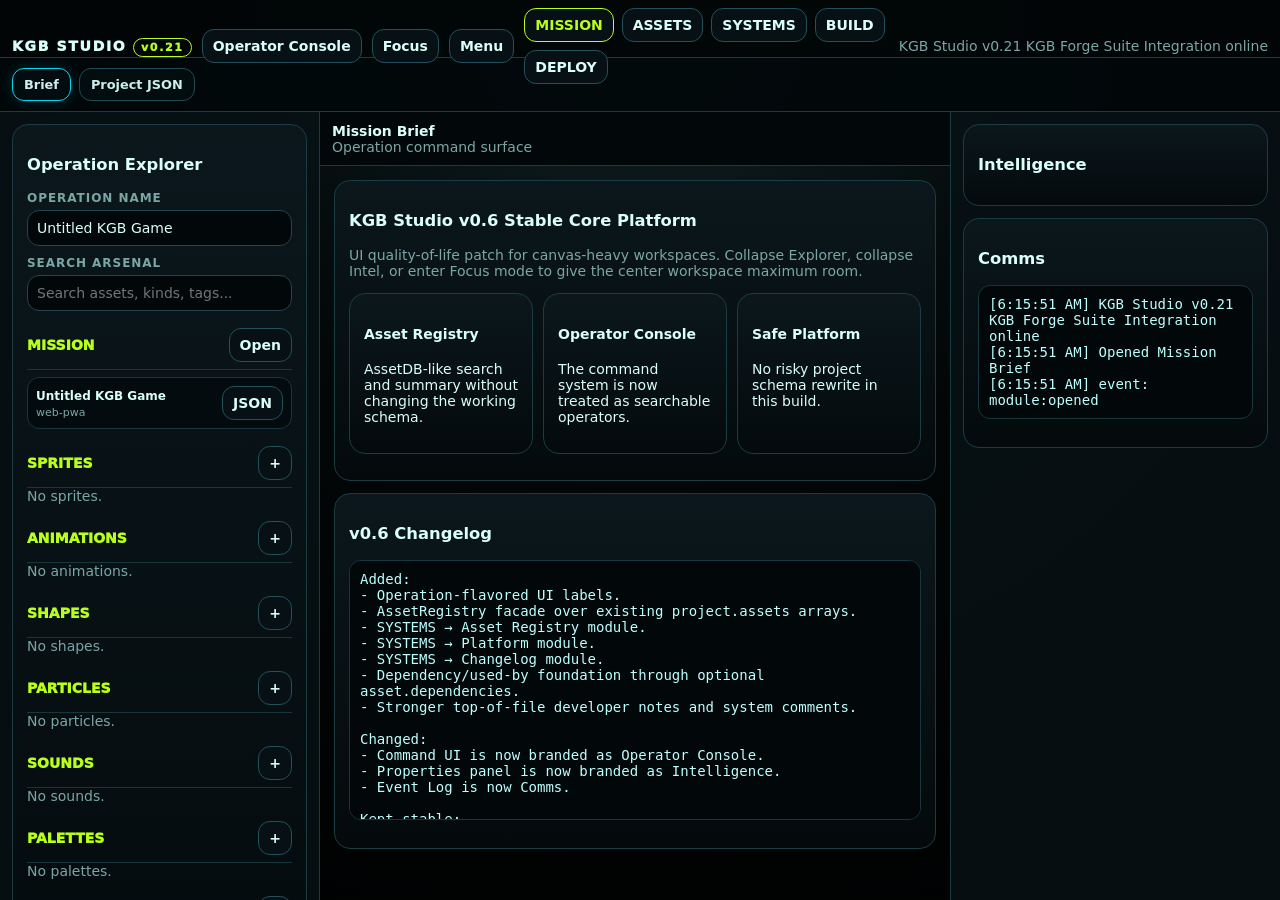
==== commit 76c2f823: "Update index.html to v0.21" ====
--- a/studio/index.html
+++ b/studio/index.html
@@ -3,7 +3,7 @@
 <head>
 <meta charset="utf-8">
 <meta name="viewport" content="width=device-width,initial-scale=1">
-<title>KGB Studio v0.10.4 - Shape Forge Export Cleanup</title>
+<title>KGB Studio v0.21 - KGB Forge Suite Integration</title>
 <style>
 :root{--bg:#020607;--panel:#071014;--line:#1b3b42;--text:#d9fff8;--muted:#7aa7a6;--green:#b8ff19;--cyan:#00e5ff;--mag:#ff2bd6;--orange:#ff8a00}
 *{box-sizing:border-box}html,body{height:100%;margin:0;background:radial-gradient(circle at 50% 0%,#102124,#020607 45%,#000);color:var(--text);font:14px system-ui,Segoe UI,Arial;overflow:hidden}
@@ -69,14 +69,129 @@
 .forgeFrame{width:100%;height:calc(100vh - 185px);min-height:680px;border:1px solid #18373d;border-radius:18px;background:#020607}
 @media(max-width:900px){.forgeFrame{height:70vh;min-height:620px}}
 .forgeMeta{display:grid;grid-template-columns:minmax(220px,1fr) auto auto auto auto;gap:8px;align-items:end}
-.forgeMeta input{min-width:0}.exportPanel{border:1px solid #18373d;border-radius:14px;padding:10px;background:#030b0e;margin:10px 0}.exportPanel h3{margin:0 0 8px 0}
+.forgeMeta input{min-width:0}.exportPanel{border:1px solid #18373d;border-radius:14px;padding:10px;background:#030b0e;margin:10px 0}.exportPanel h3{margin:0 0 8px 0}.assetToolbar{display:grid;grid-template-columns:2fr 1fr 1fr auto;gap:8px;align-items:end}.assetStats{display:grid;grid-template-columns:repeat(auto-fit,minmax(120px,1fr));gap:8px;margin:10px 0}.assetStat{border:1px solid #18373d;border-radius:14px;background:#030b0e;padding:10px}.assetStat b{display:block;color:var(--green);font-size:22px}.assetGrid{display:grid;grid-template-columns:repeat(auto-fill,minmax(260px,1fr));gap:12px;margin-top:12px}.assetCard{border:1px solid #18373d;border-radius:16px;background:#030b0e;padding:10px;display:grid;gap:8px}.assetCard.selected{border-color:var(--green);box-shadow:0 0 18px #b8ff1933}.assetCard canvas{width:100%;height:130px;border:1px solid #12343b;border-radius:12px;background:#000}.assetMeta b{color:#eaffd0}.assetMeta span{color:var(--muted);font-size:12px}.assetActions{display:flex;gap:6px;flex-wrap:wrap}.assetActions button{font-size:12px;min-height:30px;padding:5px 7px}@media(max-width:900px){.assetToolbar{grid-template-columns:1fr}.assetGrid{grid-template-columns:1fr}}
+.dropZone{border:2px dashed #24515a;border-radius:18px;padding:28px;text-align:center;background:#030b0e;margin:10px 0}
+.dropZone.hot{border-color:var(--green);box-shadow:0 0 24px #b8ff1933;background:#07140b}
+.intakeControls{display:grid;grid-template-columns:1fr 1fr 1fr;gap:8px;margin:10px 0}.runtimeControls{display:grid;grid-template-columns:2fr 1fr 1fr 1fr 1fr auto;gap:8px;align-items:end}.runtimeFrame{width:100%;height:560px;border:1px solid #18373d;border-radius:18px;background:#000;margin-top:12px}.runtimeHostFrame{width:100%;height:560px;border:1px solid #18373d;border-radius:18px;background:radial-gradient(circle at center,#071014,#020506 72%);margin-top:12px;display:grid;place-items:center;overflow:hidden;padding:12px}.runtimeHostFrame .hostAnimStage{display:grid;gap:10px;place-items:center;text-align:center;width:100%;height:100%}.runtimeHostFrame img{max-width:92%;max-height:78%;object-fit:contain;border:1px solid #12343b;border-radius:16px;background:#020506;box-shadow:0 0 24px #00eaff2e}.runtimeHostFrame .hostAnimStatus{font-size:13px;color:#87aeb6}.runtimeHostFrame .hostAnimControls{display:flex;gap:8px;align-items:center;justify-content:center;flex-wrap:wrap}.slicerHost{display:grid;grid-template-rows:auto minmax(0,1fr);gap:10px;min-height:calc(100vh - 150px)}.slicerToolbar{display:flex;gap:8px;align-items:center;flex-wrap:wrap}.slicerFrame{width:100%;height:calc(100vh - 190px);min-height:760px;border:1px solid #18373d;border-radius:18px;background:#020607}.gifHost{display:grid;grid-template-rows:auto minmax(0,1fr);gap:10px;min-height:calc(100vh - 150px)}.gifToolbar{display:flex;gap:8px;align-items:center;flex-wrap:wrap}.gifFrame{width:100%;height:calc(100vh - 190px);min-height:760px;border:1px solid #18373d;border-radius:18px;background:#020607}.taioHost{display:grid;grid-template-rows:auto minmax(0,1fr);gap:10px;min-height:calc(100vh - 150px)}.taioToolbar{display:flex;gap:8px;align-items:center;flex-wrap:wrap}.taioFrame{width:100%;height:calc(100vh - 190px);min-height:760px;border:1px solid #18373d;border-radius:18px;background:#020607}.metadataHost{display:grid;grid-template-rows:auto minmax(0,1fr);gap:10px;min-height:calc(100vh - 150px)}.metadataToolbar{display:flex;gap:8px;align-items:center;flex-wrap:wrap}.metadataFrame{width:100%;height:calc(100vh - 190px);min-height:760px;border:1px solid #18373d;border-radius:18px;background:#020607}.forgeSuiteHost{display:grid;grid-template-rows:auto minmax(0,1fr);gap:10px;min-height:calc(100vh - 150px)}.forgeSuiteToolbar{display:flex;gap:8px;align-items:center;flex-wrap:wrap}.forgeSuiteFrame{width:100%;height:calc(100vh - 190px);min-height:760px;border:1px solid #18373d;border-radius:18px;background:#020607}.studioImagePanel{border:1px solid #18373d;border-radius:14px;background:#030b0e;padding:10px;margin-top:8px;max-height:220px;overflow:auto}.studioImageList{display:grid;grid-template-columns:repeat(auto-fill,minmax(220px,1fr));gap:8px;margin-top:8px}.studioImageItem{border:1px solid #18373d;border-radius:12px;background:#061014;padding:8px;display:flex;gap:8px;align-items:center}.studioImageItem img{width:44px;height:44px;object-fit:contain;background:#000;border-radius:8px;border:1px solid #12343b}@media(max-width:900px){.slicerFrame{height:72vh;min-height:680px}}.runtimeInfo{display:grid;grid-template-columns:repeat(auto-fit,minmax(160px,1fr));gap:8px;margin-top:10px}.runtimeInfo .card{padding:10px}@media(max-width:1000px){.runtimeControls{grid-template-columns:1fr}.runtimeFrame{height:62vh}}
+.intakeList{display:grid;gap:10px;margin-top:12px}
+.intakeItem{border:1px solid #18373d;border-radius:16px;background:#030b0e;padding:10px;display:grid;grid-template-columns:92px 1fr;gap:10px;align-items:start}
+.intakePreview{width:92px;height:92px;border:1px solid #12343b;border-radius:12px;background:#000;display:grid;place-items:center;overflow:hidden;color:var(--green);font-weight:900;font-size:12px;text-align:center}
+.intakePreview img{width:100%;height:100%;object-fit:contain}
+.intakeMeta{display:grid;gap:8px}
+.intakeMetaGrid{display:grid;grid-template-columns:1fr 1fr 1fr;gap:8px}
+@media(max-width:900px){.intakeControls,.intakeMetaGrid{grid-template-columns:1fr}.intakeItem{grid-template-columns:1fr}.intakePreview{width:100%;height:120px}}
 @media(max-width:1100px){.forgeMeta{grid-template-columns:1fr 1fr}.forgeMeta button{width:100%}}
+
+
+/* v0.19.3 navigation rework */
+.top.appTop{
+  display:grid;
+  grid-template-columns:auto auto auto auto minmax(280px,1fr) auto;
+  gap:10px;
+  align-items:center;
+  padding:8px 12px;
+  border-bottom:1px solid var(--line);
+  background:rgba(2,6,7,.96);
+  overflow:visible;
+  position:sticky;
+  top:0;
+  z-index:900;
+}
+.top.appTop .brand{font-weight:1000;letter-spacing:.12em;white-space:nowrap}
+.topSections{display:flex;gap:8px;align-items:center;flex-wrap:wrap;min-width:0}
+.topSections button{white-space:nowrap}
+.primaryNavUtility{white-space:nowrap}
+.utilityMenu{
+  position:absolute;
+  top:calc(100% + 8px);
+  right:12px;
+  width:min(720px,calc(100vw - 24px));
+  display:none;
+  gap:8px;
+  flex-wrap:wrap;
+  padding:12px;
+  border:1px solid var(--line);
+  border-radius:18px;
+  background:linear-gradient(180deg,#07171b,#02080a);
+  box-shadow:0 18px 60px rgba(0,0,0,.55),0 0 28px rgba(0,234,255,.14);
+  z-index:1100;
+}
+.utilityMenu.show{display:flex}
+.utilityMenu button{white-space:nowrap}
+.subNav{
+  display:flex;
+  gap:8px;
+  align-items:center;
+  flex-wrap:wrap;
+  padding:10px 12px;
+  border-bottom:1px solid var(--line);
+  background:rgba(2,8,10,.94);
+  overflow:visible;
+  min-height:52px;
+}
+.subNav .navModuleGroup{
+  display:none;
+  gap:8px;
+  flex-wrap:wrap;
+  align-items:center;
+  width:100%;
+  padding:0;
+  margin:0;
+  border:0;
+}
+.subNav .navModuleGroup.active{display:flex}
+.subNav button.navModuleBtn{
+  font-size:.92rem;
+  padding:8px 11px;
+  border-radius:12px;
+  opacity:.94;
+  background:#040d10;
+  white-space:nowrap;
+}
+.subNav button.navModuleBtn.active{
+  border-color:var(--cyan);
+  color:#dffcff;
+  box-shadow:0 0 14px rgba(0,234,255,.18)
+}
+@media(max-width:920px){
+  .top.appTop{grid-template-columns:1fr auto auto;align-items:start}
+  .topSections{grid-column:1 / -1}
+  .status{display:none}
+}
+
+.recoveryBanner{position:fixed;left:50%;bottom:16px;transform:translateX(-50%);z-index:1200;width:min(920px,calc(100vw - 24px));background:linear-gradient(180deg,#102b31,#071315);border:1px solid #7dff00;border-radius:18px;box-shadow:0 0 32px rgba(125,255,0,.22);padding:12px 14px;display:grid;grid-template-columns:1fr auto;gap:12px;align-items:center}
+.recoveryBanner b{color:#dfffcb}.recoveryBanner .muted{font-size:.88rem}.recoveryBanner .row{justify-content:flex-end}
+.snapshotGrid{display:grid;grid-template-columns:repeat(auto-fit,minmax(220px,1fr));gap:10px;margin-top:10px}
+.snapshotCard{border:1px solid #18373d;border-radius:16px;background:#071014;padding:12px;display:grid;gap:8px}
+.snapshotCard b{color:#dffcff}.snapshotCard .mini{color:#87aeb6;font-size:.82rem;line-height:1.35}.healthGood{color:#7dff00}.healthWarn{color:#ffb000}.healthBad{color:#ff3b6b}
+
 </style>
 </head>
 <body>
 <div class="app">
-<header class="top"><div class="brand">KGB STUDIO <span class="pill">v0.10.4</span></div><button id="newBtn">New Operation</button><button id="undoBtn">Undo</button><button id="redoBtn">Redo</button><button id="cmdBtn">Operator Console</button><button id="toggleLeftBtn" title="Collapse/expand Operation Explorer">Explorer</button><button id="toggleRightBtn" title="Collapse/expand Intelligence/Comms">Intel</button><button id="focusBtn" class="workspaceFocusBtn" title="Focus workspace">Focus</button><button id="saveBtn">Save JSON</button><button id="loadBtn">Load JSON</button><input id="loadInput" type="file" accept=".json" hidden><button id="exportBtn">Export</button><button id="helpBtn">Help</button><div id="status" class="status">Ready.</div></header>
-<nav id="nav" class="nav"></nav>
+<header class="top appTop">
+  <div class="brand">KGB STUDIO <span class="pill">v0.21</span></div>
+  <button id="cmdBtn" class="primaryNavUtility">Operator Console</button>
+  <button id="focusBtn" class="primaryNavUtility workspaceFocusBtn" title="Focus workspace">Focus</button>
+  <button id="menuBtn" class="primaryNavUtility">Menu</button>
+  <div id="topSections" class="topSections"></div>
+  <div id="status" class="status">Ready.</div>
+  <div id="utilityMenu" class="utilityMenu">
+    <button id="newBtn">New Operation</button>
+    <button id="undoBtn">Undo</button>
+    <button id="redoBtn">Redo</button>
+    <button id="toggleLeftBtn" title="Collapse/expand Operation Explorer">Toggle Explorer</button>
+    <button id="toggleRightBtn" title="Collapse/expand Intelligence/Comms">Toggle Intel</button>
+    <button id="snapshotBtn">Save Snapshot</button>
+    <button id="restoreBtn">Restore / Snapshots</button>
+    <button id="saveBtn">Save JSON</button>
+    <button id="loadBtn">Load JSON</button>
+    <button id="exportBtn">Export Center</button>
+    <button id="helpBtn">Help</button>
+    <input id="loadInput" type="file" accept=".json" hidden>
+  </div>
+</header>
+<nav id="nav" class="nav subNav"></nav>
 <section class="shell">
 <aside class="left"><div class="card"><h3>Operation Explorer</h3><label>Operation Name</label><input id="projectName"><label>Search Arsenal</label><input id="filter" placeholder="Search assets, kinds, tags..."><div id="explorer"></div></div></aside>
 <main class="center"><div class="bar"><div><b id="title"></b><div id="subtitle" class="muted"></div></div><div id="actions" class="row"></div></div><div id="work" class="work"></div></main>
@@ -90,34 +205,43 @@
 
 /*
 ===============================================================================
-KGB STUDIO v0.10.4 — SHAPE FORGE EXPORT CLEANUP
+KGB STUDIO v0.21 — KGB FORGE SUITE v1.1 INTEGRATION
 
 WHY THIS VERSION EXISTS
 -----------------------
-v0.10.3 completed the core Shape Forge round-trip:
-create -> save -> inspect -> reopen -> edit -> update.
-
-This build finishes the first production lifecycle by making Shape Forge assets
-exportable for games directly from Studio.
-
-WHAT'S NEW IN v0.10.4
----------------------
+v0.20 established the Runtime/Game Package Builder and completed the first
+playable package-export bridge.
+
+v0.21 promotes the KGB Forge Suite v1.1 into Studio so procedural effects,
+sounds, palettes, tiles, and curves can be created and saved directly into the
+project asset pipeline.
+
+WHAT'S NEW IN v0.21
+-------------------
 Added:
-- Copy JS export from Shape Forge host.
-- Download JS export from Shape Forge host.
-- Download static HTML demo from Shape Forge host.
-- Download animated HTML demo from Shape Forge host.
-- Asset Inspector export panel for shape-forge-project assets.
-- Copy/Download JS export from Asset Inspector.
-- Download HTML demo from Asset Inspector.
-- Latest exportedHTML and exportedAnimatedHTML are stored on Save New/Update.
+- ASSETS -> Forge Suite module.
+- Embedded KGB Forge Suite v1.1.
+- Save Active Forge Output to Studio.
+- Particle Forge output saves to particles.
+- Sound Forge output saves to sounds.
+- Palette Forge output saves to palettes.
+- Tile Forge output saves to tiles.
+- Curve Editor output saves to misc.
+- Particle Rain quick action.
+- Save Forge Workspace to Studio.
+- Download Standalone Forge Suite.
+- Operator Console commands for Forge Suite and Particle Rain.
+- Asset Library quick button for Forge Suite.
 
 Kept stable:
-- Shape Forge round-trip reopen/update flow.
-- Preview thumbnail capture.
-- v0.10.1 parser hotfix.
-- Embedded Shape Forge undo/redo fix.
-- Studio shell, Asset Inspector, AssetRegistry, and workspace controls.
+- Runtime/Game Package Builder.
+- Top bar Focus/Menu/nav rework.
+- IndexedDB AutoSave / snapshots / recovery banner.
+- Project Health Check.
+- Release Manifest and Production Export Center.
+- Metadata Forge integration.
+- TAIO integration.
+- Runtime Preview GIF/frame previews.
 
 REPO ACTION
 -----------
@@ -125,7 +249,7 @@
 
 SUGGESTED COMMIT
 ----------------
-Add Shape Forge export cleanup
+Promote KGB Forge Suite into Studio
 
 ===============================================================================
 */
@@ -133,8 +257,143 @@
 const uid=p=>p+"_"+Date.now().toString(36)+"_"+Math.random().toString(36).slice(2,7);
 function esc(s){return String(s??"").replace(/[&<>"']/g,c=>({"&":"&amp;","<":"&lt;",">":"&gt;","\"":"&quot;","'":"&#39;"}[c]||c))}
 function safe(s){return String(s||"kgb_project").toLowerCase().replace(/[^a-z0-9]+/g,"_").replace(/^_|_$/g,"")}
-function dl(n,t,m="text/plain"){const b=new Blob([t],{type:m}),a=document.createElement("a");a.href=URL.createObjectURL(b);a.download=n;a.click();URL.revokeObjectURL(a.href)}
-function project(name="Untitled KGB Game"){const now=new Date().toISOString();return{meta:{name,created:now,updated:now,studioVersion:"0.10.4"},mission:{note:""},assets:{sprites:[],animations:[],shapes:[],particles:[],sounds:[],palettes:[],tiles:[],maps:[],misc:[]},settings:{theme:"kgb-neon",target:"web-pwa"}}}
+function dl(n,t,m="text/plain"){const b=t instanceof Blob?t:new Blob([t],{type:m}),a=document.createElement("a");a.href=URL.createObjectURL(b);a.download=n;a.click();URL.revokeObjectURL(a.href)}
+
+/*
+-------------------------------------------------------------------------------
+ASSET DOWNLOAD HELPERS
+
+Browser-native project assets often live as data URLs or JSON/text blocks inside
+the project. These helpers make them easy to save back to the computer.
+-------------------------------------------------------------------------------
+*/
+function dataUrlToBytes(dataUrl){
+  const parts=String(dataUrl||"").split(",");
+  const meta=parts[0]||"";
+  const body=parts[1]||"";
+  const mime=(meta.match(/data:([^;]+)/)||[])[1]||"application/octet-stream";
+  const binary=atob(body);
+  const bytes=new Uint8Array(binary.length);
+  for(let i=0;i<binary.length;i++)bytes[i]=binary.charCodeAt(i);
+  return {mime,bytes};
+}
+const ZipLite={
+  crcTable:null,
+  table(){
+    if(this.crcTable)return this.crcTable;
+    let c,t=[];
+    for(let n=0;n<256;n++){
+      c=n;
+      for(let k=0;k<8;k++)c=(c&1)?(0xedb88320^(c>>>1)):(c>>>1);
+      t[n]=c>>>0;
+    }
+    return this.crcTable=t;
+  },
+  crc32(data){
+    const t=this.table();
+    let c=0xffffffff;
+    for(let i=0;i<data.length;i++)c=t[(c^data[i])&255]^(c>>>8);
+    return(c^0xffffffff)>>>0;
+  },
+  u16(n){return[n&255,n>>>8&255]},
+  u32(n){return[n&255,n>>>8&255,n>>>16&255,n>>>24&255]},
+  make(files){
+    let chunks=[],central=[],offset=0;
+    for(const f of files){
+      const nameBytes=new TextEncoder().encode(f.path);
+      const data=f.data instanceof Uint8Array?f.data:new TextEncoder().encode(String(f.data||""));
+      const crc=this.crc32(data);
+      const local=new Uint8Array([0x50,0x4b,0x03,0x04,20,0,0,0,0,0,0,0,0,0,...this.u32(crc),...this.u32(data.length),...this.u32(data.length),...this.u16(nameBytes.length),0,0]);
+      chunks.push(local,nameBytes,data);
+      central.push({nameBytes,data,crc,offset});
+      offset+=local.length+nameBytes.length+data.length;
+    }
+    const cdStart=offset;
+    for(const e of central){
+      const cent=new Uint8Array([0x50,0x4b,0x01,0x02,20,0,20,0,0,0,0,0,0,0,0,0,...this.u32(e.crc),...this.u32(e.data.length),...this.u32(e.data.length),...this.u16(e.nameBytes.length),0,0,0,0,0,0,0,0,0,0,0,0,...this.u32(e.offset)]);
+      chunks.push(cent,e.nameBytes);
+      offset+=cent.length+e.nameBytes.length;
+    }
+    const cdSize=offset-cdStart;
+    chunks.push(new Uint8Array([0x50,0x4b,0x05,0x06,0,0,0,0,...this.u16(central.length),...this.u16(central.length),...this.u32(cdSize),...this.u32(cdStart),0,0]));
+    return new Blob(chunks,{type:"application/zip"});
+  }
+};
+const AssetDownload={
+  extFromMime(mime){
+    if(!mime)return "bin";
+    if(mime.includes("png"))return "png";
+    if(mime.includes("jpeg")||mime.includes("jpg"))return "jpg";
+    if(mime.includes("webp"))return "webp";
+    if(mime.includes("gif"))return "gif";
+    if(mime.includes("svg"))return "svg";
+    if(mime.includes("wav"))return "wav";
+    if(mime.includes("mpeg"))return "mp3";
+    if(mime.includes("json"))return "json";
+    if(mime.includes("html"))return "html";
+    if(mime.includes("javascript"))return "js";
+    return "bin";
+  },
+  filename(asset,ext){
+    const base=safe(asset?.name||asset?.id||"asset")||"asset";
+    return base+"."+(ext||asset?.extension||this.extFromMime(asset?.mime)||"json");
+  },
+  canDownload(asset){
+    return !!(asset&&(asset.dataUrl||asset.text||asset.exportedJS||asset.exportedHTML||asset.project||asset.map||asset.workspace));
+  },
+  downloadAsset(asset){
+    if(!asset)return;
+    if(asset.dataUrl){
+      const out=dataUrlToBytes(asset.dataUrl);
+      dl(this.filename(asset,asset.extension||this.extFromMime(out.mime)),out.bytes,out.mime);
+      return;
+    }
+    if(asset.text){
+      dl(this.filename(asset,asset.extension||"txt"),asset.text,"text/plain");
+      return;
+    }
+    if(asset.exportedHTML){
+      dl(this.filename(asset,"html"),asset.exportedHTML,"text/html");
+      return;
+    }
+    if(asset.exportedJS){
+      dl(this.filename(asset,"js"),asset.exportedJS,"text/javascript");
+      return;
+    }
+    dl(this.filename(asset,"json"),JSON.stringify(asset,null,2),"application/json");
+  },
+  allFiles(){
+    const files=[];
+    Object.entries(Studio.state.project.assets||{}).forEach(([bucket,items])=>{
+      (items||[]).forEach(asset=>{
+        const folder=bucket+"/"+safe(asset.folder||"root").replace(/^_+|_+$/g,"");
+        const base=safe(asset.name||asset.id||"asset");
+        if(asset.dataUrl){
+          const out=dataUrlToBytes(asset.dataUrl);
+          files.push({path:folder+"/"+base+"."+((asset.extension)||this.extFromMime(out.mime)),data:out.bytes});
+        }
+        if(asset.text)files.push({path:folder+"/"+base+"_text.txt",data:new TextEncoder().encode(asset.text)});
+        if(asset.exportedJS)files.push({path:folder+"/"+base+"_export.js",data:new TextEncoder().encode(asset.exportedJS)});
+        if(asset.exportedHTML)files.push({path:folder+"/"+base+"_demo.html",data:new TextEncoder().encode(asset.exportedHTML)});
+        files.push({path:folder+"/"+base+".asset.json",data:new TextEncoder().encode(JSON.stringify(asset,null,2))});
+      });
+    });
+    files.push({path:"project.kgbproject.json",data:new TextEncoder().encode(Studio.exportProject())});
+    return files;
+  },
+  downloadProjectZip(){
+    const files=this.allFiles();
+    if(!files.length){
+      alert("No assets to export.");
+      return;
+    }
+    const blob=ZipLite.make(files);
+    dl(safe(Studio.state.project.meta.name)+"_asset_pack.zip",blob,"application/zip");
+  }
+};
+
+
+function project(name="Untitled KGB Game"){const now=new Date().toISOString();return{meta:{name,created:now,updated:now,studioVersion:"0.21"},mission:{note:""},assets:{sprites:[],animations:[],shapes:[],particles:[],sounds:[],palettes:[],tiles:[],maps:[],misc:[]},settings:{theme:"kgb-neon",target:"web-pwa"}}}
 function norm(p){let b=project(p?.meta?.name);return{...b,...p,meta:{...b.meta,...(p.meta||{})},assets:{...b.assets,...(p.assets||{})},settings:{...b.settings,...(p.settings||{})}}}
 
 /* EVENT BUS: simple pub/sub so modules can emit events without tight coupling. */
@@ -292,7 +551,20 @@
     return;
   }
 
-  // Saved full Shape Forge assets can provide a preview data URL snapshot.
+  // Imported image assets can provide a data URL, and Shape Forge assets
+  // can provide a preview data URL snapshot.
+  if(asset?.dataUrl&&String(asset.mime||"").startsWith("image/")){
+    const img=new Image();
+    img.onload=()=>{
+      ctx.clearRect(0,0,canvas.width,canvas.height);
+      ctx.fillStyle="#000";
+      ctx.fillRect(0,0,canvas.width,canvas.height);
+      ctx.drawImage(img,0,0,canvas.width,canvas.height);
+    };
+    img.src=asset.dataUrl;
+    return;
+  }
+
   if(asset?.previewDataUrl){
     const img=new Image();
     img.onload=()=>{
@@ -333,16 +605,333 @@
 }
 
 
+
+/*
+-------------------------------------------------------------------------------
+INSPECTOR SAFETY HELPERS
+
+Large browser-native assets can contain huge data URLs. Rendering those full
+payloads inside a textarea can freeze mobile browsers. The Intelligence panel
+now shows a safe preview where large data URL fields are omitted, while friendly
+fields like name/folder/tags/notes remain editable.
+-------------------------------------------------------------------------------
+*/
+function inspectorSafeAsset(value,depth=0){
+  if(depth>8)return "[max depth omitted]";
+  if(typeof value==="string"){
+    if(value.startsWith("data:")&&value.length>500){
+      return "[data-url omitted: "+value.length+" chars]";
+    }
+    if(value.length>6000){
+      return value.slice(0,6000)+"\\n[long string truncated: "+value.length+" chars]";
+    }
+    return value;
+  }
+  if(Array.isArray(value))return value.map(v=>inspectorSafeAsset(v,depth+1));
+  if(value&&typeof value==="object"){
+    const out={};
+    for(const [k,v] of Object.entries(value)){
+      out[k]=inspectorSafeAsset(v,depth+1);
+    }
+    return out;
+  }
+  return value;
+}
+function inspectorHasOmittedData(value){
+  if(typeof value==="string")return value.startsWith("[data-url omitted:")||value.includes("[long string truncated:");
+  if(Array.isArray(value))return value.some(inspectorHasOmittedData);
+  if(value&&typeof value==="object")return Object.values(value).some(inspectorHasOmittedData);
+  return false;
+}
+
+
+
+/*
+-------------------------------------------------------------------------------
+KGB RELEASE EXPORT HELPERS
+
+A release manifest is the stable ownership/attribution source for a production
+package. This matters because many game/runtime assets cannot reliably carry
+custom metadata internally. The manifest travels with every exported bundle.
+-------------------------------------------------------------------------------
+*/
+const ReleaseExport={
+  defaultProfile(){
+    const year=new Date().getFullYear();
+    const project=Studio?.state?.project||{};
+    const name=project.meta?.name||"Untitled KGB Game";
+    return {
+      projectName:name,
+      studio:"KGB Studio",
+      studioVersion:project.meta?.studioVersion||"0.21",
+      publisher:"KGB Arcade",
+      creator:"Tommy Burke / Kernel Grey Beret",
+      copyright:"© "+year+" Tommy Burke. All rights reserved.",
+      license:"All rights reserved unless otherwise stated in this package.",
+      contact:"https://kgbarcade.com",
+      website:"https://kgbarcade.com",
+      buildTarget:project.settings?.target||"web",
+      packageType:"KGB Studio production package",
+      manifestVersion:"1.0.0"
+    };
+  },
+
+  assetRows(){
+    return Object.entries(Studio.state.project.assets||{}).flatMap(([bucket,items])=>
+      (items||[]).map(asset=>({bucket,asset}))
+    );
+  },
+
+  assetRecord(row){
+    const a=row.asset||{};
+    return {
+      id:a.id||"",
+      bucket:row.bucket,
+      name:a.name||a.id||"Unnamed Asset",
+      kind:a.kind||"asset",
+      adapter:a.adapter||"",
+      source:a.source||"",
+      folder:a.folder||("/"+row.bucket),
+      tags:a.tags||[],
+      mime:a.mime||"",
+      extension:a.extension||"",
+      size:a.size||0,
+      originalFileName:a.originalFileName||a.fileName||"",
+      notes:a.notes||"",
+      created:a.created||"",
+      updated:a.updated||"",
+      downloadable:AssetDownload.canDownload(a)
+    };
+  },
+
+  manifest(profile=this.defaultProfile()){
+    const project=Studio.state.project||{};
+    const assets=this.assetRows().map(row=>this.assetRecord(row));
+    const counts=assets.reduce((acc,a)=>{
+      acc.total++;
+      acc.byBucket[a.bucket]=(acc.byBucket[a.bucket]||0)+1;
+      acc.byKind[a.kind]=(acc.byKind[a.kind]||0)+1;
+      return acc;
+    },{total:0,byBucket:{},byKind:{}});
+
+    return {
+      manifestType:"kgb-release-manifest",
+      manifestVersion:profile.manifestVersion||"1.0.0",
+      generatedAt:new Date().toISOString(),
+      package:{
+        name:profile.projectName,
+        type:profile.packageType,
+        buildTarget:profile.buildTarget,
+        studio:profile.studio,
+        studioVersion:profile.studioVersion
+      },
+      ownership:{
+        creator:profile.creator,
+        publisher:profile.publisher,
+        copyright:profile.copyright,
+        license:profile.license,
+        contact:profile.contact,
+        website:profile.website
+      },
+      project:{
+        name:project.meta?.name||profile.projectName,
+        created:project.meta?.created||"",
+        updated:project.meta?.updated||"",
+        studioVersion:project.meta?.studioVersion||profile.studioVersion,
+        missionNote:project.mission?.note||"",
+        settings:project.settings||{}
+      },
+      assets:{
+        counts,
+        items:assets
+      },
+      notes:[
+        "This manifest is the authoritative package-level metadata for the exported KGB Studio bundle.",
+        "Individual file metadata may vary by format. Some runtime formats cannot reliably store custom metadata internally.",
+        "Use Metadata Forge before final release when stripping or replacing file-level metadata is required."
+      ]
+    };
+  },
+
+  licenseText(profile=this.defaultProfile()){
+    return [
+      profile.projectName,
+      "",
+      profile.copyright,
+      "",
+      "License:",
+      profile.license,
+      "",
+      "Creator:",
+      profile.creator,
+      "",
+      "Publisher:",
+      profile.publisher,
+      "",
+      "Contact:",
+      profile.contact,
+      "",
+      "Website:",
+      profile.website,
+      "",
+      "Generated by "+profile.studio+" "+profile.studioVersion+"."
+    ].join("\n");
+  },
+
+  attributionText(profile=this.defaultProfile()){
+    const rows=this.assetRows().map(row=>this.assetRecord(row));
+    const lines=[
+      profile.projectName+" — Attribution",
+      "",
+      "Creator: "+profile.creator,
+      "Publisher: "+profile.publisher,
+      "Copyright: "+profile.copyright,
+      "Website: "+profile.website,
+      "",
+      "Asset Index:",
+      ""
+    ];
+
+    if(!rows.length){
+      lines.push("No assets were present in this package.");
+    }else{
+      rows.forEach((a,i)=>{
+        lines.push(String(i+1)+". "+a.name);
+        lines.push("   Bucket: "+a.bucket);
+        lines.push("   Kind: "+a.kind);
+        if(a.source)lines.push("   Source: "+a.source);
+        if(a.adapter)lines.push("   Adapter: "+a.adapter);
+        if(a.originalFileName)lines.push("   Original File: "+a.originalFileName);
+        if(a.notes)lines.push("   Notes: "+a.notes);
+        lines.push("");
+      });
+    }
+
+    return lines.join("\n");
+  },
+
+  readmeText(profile=this.defaultProfile()){
+    const manifest=this.manifest(profile);
+    return [
+      profile.projectName,
+      "=".repeat(Math.max(12,profile.projectName.length)),
+      "",
+      "This package was exported from KGB Studio.",
+      "",
+      "Package Contents",
+      "----------------",
+      "- manifest/kgb-release-manifest.json",
+      "- manifest/license.txt",
+      "- manifest/attribution.txt",
+      "- manifest/README.txt",
+      "- project/project.kgbproject.json",
+      "- project/assets.index.json",
+      "- assets/",
+      "",
+      "Asset Summary",
+      "-------------",
+      "Total assets: "+manifest.assets.counts.total,
+      "Buckets: "+Object.entries(manifest.assets.counts.byBucket).map(([k,v])=>k+"="+v).join(", "),
+      "",
+      "Ownership",
+      "---------",
+      "Creator: "+profile.creator,
+      "Publisher: "+profile.publisher,
+      "Copyright: "+profile.copyright,
+      "License: "+profile.license,
+      "Contact: "+profile.contact,
+      "Website: "+profile.website,
+      "",
+      "Release Hygiene Note",
+      "--------------------",
+      "This manifest provides package-level metadata. Some asset formats cannot reliably store custom metadata internally. Use Metadata Forge for file-level metadata stripping/replacement where supported.",
+      "",
+      "Generated: "+new Date().toISOString()
+    ].join("\n");
+  },
+
+  manifestFiles(profile=this.defaultProfile()){
+    const manifest=this.manifest(profile);
+    return [
+      {path:"manifest/kgb-release-manifest.json",data:new TextEncoder().encode(JSON.stringify(manifest,null,2))},
+      {path:"manifest/license.txt",data:new TextEncoder().encode(this.licenseText(profile))},
+      {path:"manifest/attribution.txt",data:new TextEncoder().encode(this.attributionText(profile))},
+      {path:"manifest/README.txt",data:new TextEncoder().encode(this.readmeText(profile))},
+      {path:"project/project.kgbproject.json",data:new TextEncoder().encode(Studio.exportProject())},
+      {path:"project/assets.index.json",data:new TextEncoder().encode(JSON.stringify(Studio.state.project.assets,null,2))}
+    ];
+  },
+
+  productionFiles(profile=this.defaultProfile()){
+    const files=[...this.manifestFiles(profile)];
+    const assetFiles=AssetDownload.allFiles().filter(f=>f.path!=="project.kgbproject.json");
+    assetFiles.forEach(f=>files.push({path:"assets/"+f.path,data:f.data}));
+    return files;
+  },
+
+  downloadManifest(){
+    const profile=this.defaultProfile();
+    dl(safe(profile.projectName)+"_kgb_release_manifest.json",JSON.stringify(this.manifest(profile),null,2),"application/json");
+  },
+
+  downloadLicense(){
+    const profile=this.defaultProfile();
+    dl(safe(profile.projectName)+"_license.txt",this.licenseText(profile),"text/plain");
+  },
+
+  downloadAttribution(){
+    const profile=this.defaultProfile();
+    dl(safe(profile.projectName)+"_attribution.txt",this.attributionText(profile),"text/plain");
+  },
+
+  downloadReadme(){
+    const profile=this.defaultProfile();
+    dl(safe(profile.projectName)+"_README.txt",this.readmeText(profile),"text/plain");
+  },
+
+  downloadProductionPackage(){
+    const profile=this.defaultProfile();
+    const files=this.productionFiles(profile);
+    const blob=ZipLite.make(files);
+    dl(safe(profile.projectName)+"_kgb_production_package.zip",blob,"application/zip");
+  },
+
+  saveManifestAsset(){
+    const profile=this.defaultProfile();
+    const manifest=this.manifest(profile);
+    const asset={
+      name:"KGB Release Manifest "+new Date().toLocaleTimeString(),
+      kind:"kgb-release-manifest",
+      adapter:"release-export",
+      source:"export-center",
+      folder:"/release",
+      tags:["release","manifest","metadata","production-package"],
+      notes:"Package-level release manifest generated by KGB Studio Export Center.",
+      manifest,
+      text:JSON.stringify(manifest,null,2),
+      mime:"application/json",
+      extension:"json",
+      updated:new Date().toISOString()
+    };
+    Studio.addAsset("misc",asset);
+    renderExplorer();
+    Studio.renderProps();
+    Studio.log("Saved release manifest asset.");
+    alert("Saved KGB release manifest to Studio.");
+  }
+};
+
+
 /* STUDIO CORE: owns module registry, adapter registry, shared project state, selection, and mutation helpers. */
 const Studio={
  modules:new Map(), adapters:new Map(), state:{project:project(),selection:null},
  log(m){$("#log").textContent="["+new Date().toLocaleTimeString()+"] "+m+"\n"+$("#log").textContent;$("#status").textContent=m},
  register(m){this.modules.set(m.id,m)},
  installAdapter(a){this.adapters.set(a.id,a);this.register(a.toModule())},
- open(id,opt={}){const m=this.modules.get(id);if(!m)return this.log("Missing module "+id);$("#title").textContent=m.title;$("#subtitle").textContent=m.description||"";$("#work").innerHTML="";$("#actions").innerHTML="";$("#props").innerHTML="";m.render?.($("#work"),this,opt);m.actions?.($("#actions"),this,opt);m.properties?.($("#props"),this,opt);$$("[data-section]").forEach(b=>b.classList.toggle("active",b.dataset.section===m.section));Bus.emit("module:opened",{id});this.log("Opened "+m.title)},
- sync(){this.state.project.meta.name=$("#projectName").value.trim()||"Untitled KGB Game";this.state.project.meta.updated=new Date().toISOString()},
+ open(id,opt={}){try{globalThis.KGBWorkspaceCache?.capture?.()}catch(e){console.warn("workspace capture failed",e)}const m=this.modules.get(id);if(!m)return this.log("Missing module "+id);$("#title").textContent=m.title;$("#subtitle").textContent=m.description||"";$("#work").innerHTML="";$("#actions").innerHTML="";$("#props").innerHTML="";m.render?.($("#work"),this,opt);m.actions?.($("#actions"),this,opt);m.properties?.($("#props"),this,opt);$$("[data-section]").forEach(b=>b.classList.toggle("active",b.dataset.section===m.section));$$("[data-module-group]").forEach(g=>g.classList.toggle("active",g.dataset.moduleGroup===m.section));$$("[data-module]").forEach(b=>b.classList.toggle("active",b.dataset.module===id));Bus.emit("module:opened",{id});this.log("Opened "+m.title)},
+ sync(){this.state.project.meta.name=$("#projectName").value.trim()||"Untitled KGB Game";this.state.project.meta.updated=new Date().toISOString();globalThis.ProjectPersistence?.markDirty?.("sync")},
  exportProject(){this.sync();return JSON.stringify(this.state.project,null,2)},
- hydrate(p){this.state.project=norm(p);$("#projectName").value=this.state.project.meta.name;renderExplorer();this.renderProps();updateHistoryButtons();this.log("Project loaded")},
+ hydrate(p){this.state.project=norm(p);$("#projectName").value=this.state.project.meta.name;renderExplorer();this.renderProps();updateHistoryButtons();globalThis.ProjectPersistence?.afterHydrate?.();this.log("Project loaded")},
  mutate(label,fn){History.snapshot(label);fn();this.sync();renderExplorer();this.renderProps();Bus.emit("project:changed",{label})},
  addAsset(type,a){this.mutate("add "+type,()=>{a.id ||= uid(type);a.created ||= new Date().toISOString();a.updated=new Date().toISOString();this.state.project.assets[type].push(a)});this.log("Saved "+type.slice(0,-1)+": "+a.name);return a},
  find(type,id){return(this.state.project.assets[type]||[]).find(a=>a.id===id)},
@@ -361,6 +950,21 @@
   // round-trip flow: saved asset -> Open -> embedded forge -> Update Existing.
   if(type==="shapes"&&(a.kind==="shape-forge-project"||a.adapter==="shape-forge-full")){
     this.open("asset.shapeforge",{asset:a});
+    return;
+  }
+
+  if(type==="maps"&&(a.kind==="asset-slicer-cropmap"||a.kind==="asset-slicer-workspace"||a.adapter==="asset-slicer")){
+    this.open("asset.slicer",{asset:a});
+    return;
+  }
+
+  if(type==="animations"&&(a.kind==="gif-forge-project"||a.adapter==="gif-forge"&&a.project)){
+    this.open("asset.gifforge",{asset:a});
+    return;
+  }
+
+  if(type==="misc"&&(a.kind==="taio-workspace"||a.adapter==="taio"&&a.workspace)){
+    this.open("system.taio",{asset:a});
     return;
   }
 
@@ -408,7 +1012,7 @@
       deps.map(dep=>'<span class="tag">uses '+esc(dependencyLabel(dep))+'</span>').join("")+
       usedBy.map(item=>'<span class="tag">used by '+esc(item.asset.name||item.asset.id)+'</span>').join("")+
     '</div>'+
-    '<label>Raw Asset JSON</label><textarea id="pjson">'+esc(JSON.stringify(a,null,2))+'</textarea>';
+    '<label>Raw Asset JSON Preview</label><textarea id="pjson">'+esc(JSON.stringify(inspectorSafeAsset(a),null,2))+'</textarea>';
 
   renderAssetPreview(a,$("#assetThumb"));
 
@@ -438,6 +1042,14 @@
   $("#applyP").onclick=()=>{
     try{
       let raw=JSON.parse($("#pjson").value);
+
+      // If the preview contains omitted/truncated binary fields, do not let the
+      // raw JSON textarea overwrite the real stored asset. Preserve the original
+      // asset object and apply the friendly metadata fields only.
+      if(inspectorHasOmittedData(raw)){
+        raw={...a};
+      }
+
       raw.name=$("#pname").value;
       raw.folder=$("#pfolder").value||"/";
       raw.tags=$("#ptags").value.split(",").map(x=>x.trim()).filter(Boolean);
@@ -456,8 +1068,628 @@
 }
 };
 
-const sections={MISSION:[["mission.brief","Brief"],["mission.project","Project JSON"]],ASSETS:[["asset.library","Asset Library"],["asset.inspector","Asset Inspector"],["asset.shapeforge","Shape Forge"],["asset.spriteforge","Sprite Forge"],["asset.adapters","Module Adapters"]],SYSTEMS:[["system.runtime","Runtime Preview"],["system.taio","TAIO"],["system.registry","Asset Registry"],["system.platform","Platform"],["system.events","Event Bus"],["system.changelog","Changelog"]],BUILD:[["build.export","Export"],["build.validate","Validate"]],DEPLOY:[["deploy.notes","Deploy Notes"]]};
-function renderNav(){let n=$("#nav");n.innerHTML="";Object.keys(sections).forEach(sec=>{let b=document.createElement("button");b.textContent=sec;b.dataset.section=sec;b.onclick=()=>Studio.open(sections[sec][0][0]);n.appendChild(b)})}
+
+
+/*
+-------------------------------------------------------------------------------
+KGB GAME PACKAGE BUILDER
+
+This is the first playable package exporter. It does not pretend to be the final
+KGB Arcade Engine yet. It exports a clean target structure that future runtime
+modules can grow into.
+-------------------------------------------------------------------------------
+*/
+const GamePackageBuilder={
+  projectSlug(){
+    return safe(Studio.state.project.meta?.name||"kgb-game").toLowerCase().replace(/_+/g,"-");
+  },
+
+  assetFiles(){
+    return AssetDownload.allFiles().filter(f=>f.path!=="project.kgbproject.json");
+  },
+
+  assetManifest(){
+    const files=this.assetFiles().map(f=>({
+      path:"assets/"+f.path,
+      size:f.data?.length||0,
+      type:f.path.endsWith(".asset.json")?"metadata":"asset"
+    }));
+
+    const assets=ReleaseExport.assetRows().map(row=>{
+      const rec=ReleaseExport.assetRecord(row);
+      const folder=row.bucket+"/"+safe(row.asset.folder||"root").replace(/^_+|_+$/g,"");
+      const base=safe(row.asset.name||row.asset.id||"asset");
+      return {
+        ...rec,
+        packageFolder:"assets/"+folder,
+        packageBaseName:base
+      };
+    });
+
+    return {
+      manifestType:"kgb-assets-manifest",
+      manifestVersion:"1.0.0",
+      generatedAt:new Date().toISOString(),
+      project:{
+        name:Studio.state.project.meta?.name||"Untitled KGB Game",
+        slug:this.projectSlug()
+      },
+      counts:{
+        assets:assets.length,
+        files:files.length,
+        byBucket:assets.reduce((acc,a)=>{acc[a.bucket]=(acc[a.bucket]||0)+1;return acc},{})
+      },
+      assets,
+      files
+    };
+  },
+
+  gameConfig(options={}){
+    const profile=ReleaseExport.defaultProfile();
+    return {
+      configType:"kgb-game-config",
+      configVersion:"0.1.0",
+      generatedAt:new Date().toISOString(),
+      game:{
+        title:profile.projectName,
+        slug:this.projectSlug(),
+        version:"0.1.0",
+        creator:profile.creator,
+        publisher:profile.publisher,
+        copyright:profile.copyright,
+        license:profile.license,
+        website:profile.website
+      },
+      runtime:{
+        name:"KGB Arcade Runtime",
+        version:"0.1.0-placeholder",
+        entry:"runtime/kgb-runtime.js",
+        mode:"loader-preview"
+      },
+      package:{
+        target:"kgbarcade-web",
+        studioVersion:Studio.state.project.meta?.studioVersion||"0.21",
+        assetsManifest:"assets/assets.manifest.json",
+        releaseManifest:"manifest/kgb-release-manifest.json",
+        projectBackup:"project/project.kgbproject.json",
+        pwa:!!options.pwa
+      },
+      display:{
+        width:960,
+        height:540,
+        background:"#02080a",
+        accent:"#7dff00"
+      }
+    };
+  },
+
+  runtimeJS(){
+    return `'use strict';
+/*
+  KGB Arcade Runtime — placeholder loader
+  Generated by KGB Studio v0.21.
+*/
+const KGBRuntime={
+  config:null,
+  assets:null,
+
+  async loadJSON(path){
+    const res=await fetch(path,{cache:'no-cache'});
+    if(!res.ok)throw new Error('Could not load '+path+' — HTTP '+res.status);
+    return await res.json();
+  },
+
+  async boot(){
+    const log=document.getElementById('kgb-log');
+    const setLog=(msg)=>{if(log)log.textContent+='\\\\n'+msg;console.log('[KGBRuntime]',msg)};
+
+    setLog('Booting KGB Arcade Runtime placeholder...');
+    this.config=await this.loadJSON('game.config.json');
+    setLog('Loaded config: '+this.config.game.title);
+
+    this.assets=await this.loadJSON(this.config.package.assetsManifest);
+    setLog('Loaded asset manifest: '+this.assets.counts.assets+' assets / '+this.assets.counts.files+' files');
+
+    document.title=this.config.game.title+' — KGB Arcade';
+    const title=document.getElementById('game-title');
+    const subtitle=document.getElementById('game-subtitle');
+    const assetList=document.getElementById('asset-list');
+    if(title)title.textContent=this.config.game.title;
+    if(subtitle)subtitle.textContent='KGB package loaded • '+this.assets.counts.assets+' assets • Runtime placeholder online';
+
+    if(assetList){
+      assetList.innerHTML=this.assets.assets.map(a=>
+        '<li><b>'+escapeHTML(a.name||a.id)+'</b> <span>'+escapeHTML(a.bucket)+' / '+escapeHTML(a.kind)+'</span></li>'
+      ).join('');
+    }
+
+    this.drawBootScreen();
+    setLog('Runtime placeholder ready.');
+  },
+
+  drawBootScreen(){
+    const canvas=document.getElementById('game');
+    if(!canvas)return;
+    const ctx=canvas.getContext('2d');
+    const w=canvas.width,h=canvas.height;
+    ctx.fillStyle='#02080a';
+    ctx.fillRect(0,0,w,h);
+
+    ctx.strokeStyle='rgba(0,234,255,.22)';
+    for(let x=0;x<w;x+=48){ctx.beginPath();ctx.moveTo(x,0);ctx.lineTo(x,h);ctx.stroke()}
+    for(let y=0;y<h;y+=48){ctx.beginPath();ctx.moveTo(0,y);ctx.lineTo(w,y);ctx.stroke()}
+
+    ctx.fillStyle='#7dff00';
+    ctx.font='700 38px system-ui, sans-serif';
+    ctx.textAlign='center';
+    ctx.fillText(this.config?.game?.title||'KGB Game',w/2,h/2-22);
+
+    ctx.fillStyle='#dffcff';
+    ctx.font='18px system-ui, sans-serif';
+    ctx.fillText('Runtime package loaded',w/2,h/2+18);
+
+    ctx.fillStyle='#87aeb6';
+    ctx.font='14px system-ui, sans-serif';
+    ctx.fillText((this.assets?.counts?.assets||0)+' assets indexed',w/2,h/2+48);
+  }
+};
+
+function escapeHTML(s){
+  return String(s??'').replace(/[&<>"']/g,c=>({'&':'&amp;','<':'&lt;','>':'&gt;','"':'&quot;',"'":'&#39;'}[c]));
+}
+
+window.addEventListener('DOMContentLoaded',()=>{
+  KGBRuntime.boot().catch(err=>{
+    const log=document.getElementById('kgb-log');
+    if(log)log.textContent+='\\\\nERROR: '+(err.message||err);
+    console.error(err);
+  });
+});
+`;
+  },
+
+  indexHTML(){
+    const title=esc(Studio.state.project.meta?.name||"KGB Game");
+    return `<!doctype html>
+<html lang="en">
+<head>
+<meta charset="utf-8">
+<meta name="viewport" content="width=device-width,initial-scale=1">
+<title>${title} — KGB Arcade</title>
+<link rel="manifest" href="manifest.webmanifest">
+<style>
+:root{--bg:#02080a;--panel:#071014;--line:#143940;--text:#dffcff;--muted:#87aeb6;--green:#7dff00;--cyan:#00eaff}
+*{box-sizing:border-box}html,body{margin:0;min-height:100%;background:radial-gradient(circle at 30% 0%,#0b2528 0,#02080a 42%,#000 100%);color:var(--text);font-family:system-ui,-apple-system,Segoe UI,Roboto,Arial,sans-serif}
+.shell{width:min(1120px,calc(100vw - 24px));margin:0 auto;padding:18px 0 32px}
+header{display:flex;align-items:center;justify-content:space-between;gap:12px;border-bottom:1px solid var(--line);padding:10px 0 14px;margin-bottom:18px}
+.brand{font-weight:1000;letter-spacing:.1em;color:var(--green)}.pill{border:1px solid var(--cyan);border-radius:999px;padding:4px 8px;color:var(--cyan);font-size:12px}
+.stage{display:grid;grid-template-columns:minmax(0,1fr) 320px;gap:16px}
+.card{background:linear-gradient(#0b171c,#040a0c);border:1px solid #1a3c43;border-radius:18px;padding:16px;box-shadow:0 0 28px rgba(0,234,255,.12)}
+canvas{width:100%;height:auto;background:#000;border:1px solid #16424a;border-radius:16px;box-shadow:0 0 30px rgba(125,255,0,.11)}
+h1{margin:0;color:var(--green)}p{color:var(--muted);line-height:1.45}ul{padding-left:20px;color:var(--muted);max-height:280px;overflow:auto}li{margin:5px 0}li b{color:var(--text)}li span{color:var(--muted);font-size:.9em}pre{white-space:pre-wrap;max-height:220px;overflow:auto;color:#b7dfe5;background:#02080a;border:1px solid #12363d;border-radius:12px;padding:10px}
+@media(max-width:900px){.stage{grid-template-columns:1fr}header{align-items:flex-start;flex-direction:column}}
+</style>
+</head>
+<body>
+<div class="shell">
+<header><div class="brand">KGB ARCADE</div><div class="pill">Studio Package</div></header>
+<div class="stage">
+  <main class="card">
+    <h1 id="game-title">${title}</h1>
+    <p id="game-subtitle">Loading KGB runtime package...</p>
+    <canvas id="game" width="960" height="540"></canvas>
+  </main>
+  <aside class="card">
+    <h2>Package Assets</h2>
+    <ul id="asset-list"><li>Loading manifest...</li></ul>
+    <h2>Runtime Log</h2>
+    <pre id="kgb-log">KGB package shell online.</pre>
+  </aside>
+</div>
+</div>
+<script src="runtime/kgb-runtime.js"><\\/script>
+</body>
+</html>`;
+  },
+
+  pwaManifest(config){
+    return JSON.stringify({
+      name:config.game.title,
+      short_name:config.game.title.slice(0,24)||"KGB Game",
+      start_url:"./index.html",
+      display:"standalone",
+      background_color:config.display.background,
+      theme_color:config.display.accent,
+      description:"KGB Arcade game package exported from KGB Studio.",
+      icons:[]
+    },null,2);
+  },
+
+  serviceWorker(){
+    return `const CACHE='kgb-game-package-v1';
+const CORE=['./','./index.html','./game.config.json','./runtime/kgb-runtime.js','./assets/assets.manifest.json'];
+self.addEventListener('install',event=>{event.waitUntil(caches.open(CACHE).then(cache=>cache.addAll(CORE)).catch(()=>null));self.skipWaiting()});
+self.addEventListener('activate',event=>{event.waitUntil(self.clients.claim())});
+self.addEventListener('fetch',event=>{event.respondWith(caches.match(event.request).then(hit=>hit||fetch(event.request)))});
+`;
+  },
+
+  packageFiles(options={}){
+    const config=this.gameConfig(options);
+    const assetManifest=this.assetManifest();
+    const files=[
+      {path:"index.html",data:new TextEncoder().encode(this.indexHTML())},
+      {path:"game.config.json",data:new TextEncoder().encode(JSON.stringify(config,null,2))},
+      {path:"runtime/kgb-runtime.js",data:new TextEncoder().encode(this.runtimeJS())},
+      {path:"assets/assets.manifest.json",data:new TextEncoder().encode(JSON.stringify(assetManifest,null,2))}
+    ];
+
+    this.assetFiles().forEach(f=>files.push({path:"assets/"+f.path,data:f.data}));
+    ReleaseExport.manifestFiles(ReleaseExport.defaultProfile()).forEach(f=>files.push(f));
+
+    if(options.pwa){
+      files.push({path:"manifest.webmanifest",data:new TextEncoder().encode(this.pwaManifest(config))});
+      files.push({path:"service-worker.js",data:new TextEncoder().encode(this.serviceWorker())});
+    }
+
+    return files;
+  },
+
+  downloadPackage(options={}){
+    const files=this.packageFiles(options);
+    const blob=ZipLite.make(files);
+    dl(this.projectSlug()+"_kgb_game_package.zip",blob,"application/zip");
+  },
+
+  downloadConfig(){
+    dl(this.projectSlug()+"_game.config.json",JSON.stringify(this.gameConfig({pwa:true}),null,2),"application/json");
+  },
+
+  downloadRuntime(){
+    dl("kgb-runtime.js",this.runtimeJS(),"text/javascript");
+  },
+
+  downloadAssetManifest(){
+    dl(this.projectSlug()+"_assets.manifest.json",JSON.stringify(this.assetManifest(),null,2),"application/json");
+  },
+
+  saveConfigAsset(){
+    const config=this.gameConfig({pwa:true});
+    const asset={
+      name:"Game Config "+new Date().toLocaleTimeString(),
+      kind:"kgb-game-config",
+      adapter:"game-package-builder",
+      source:"game-package-builder",
+      folder:"/game-package",
+      tags:["game-package","runtime","config"],
+      notes:"Game package config generated by KGB Studio.",
+      config,
+      text:JSON.stringify(config,null,2),
+      mime:"application/json",
+      extension:"json",
+      updated:new Date().toISOString()
+    };
+    Studio.addAsset("misc",asset);
+    renderExplorer();
+    Studio.renderProps();
+    Studio.log("Saved game config asset.");
+    alert("Saved game config to Studio.");
+  }
+};
+
+
+/*
+-------------------------------------------------------------------------------
+PROJECT PERSISTENCE + RECOVERY
+
+Stores recoverable snapshots in IndexedDB so large dataUrl projects are less
+likely to blow through localStorage limits. This is local browser/device storage,
+not a cloud sync feature.
+-------------------------------------------------------------------------------
+*/
+const ProjectPersistence={
+  db:null,
+  dirty:false,
+  timer:null,
+  lastAutosaveAt:null,
+  maxSnapshots:12,
+  suppressDirty:false,
+
+  async openDB(){
+    if(this.db)return this.db;
+    this.db=await new Promise((resolve,reject)=>{
+      const req=indexedDB.open("KGBStudioPersistence",1);
+      req.onupgradeneeded=()=>{
+        const db=req.result;
+        if(!db.objectStoreNames.contains("snapshots")){
+          db.createObjectStore("snapshots",{keyPath:"id"});
+        }
+        if(!db.objectStoreNames.contains("kv")){
+          db.createObjectStore("kv",{keyPath:"key"});
+        }
+      };
+      req.onsuccess=()=>resolve(req.result);
+      req.onerror=()=>reject(req.error);
+    });
+    return this.db;
+  },
+
+  async put(store,value){
+    const db=await this.openDB();
+    return new Promise((resolve,reject)=>{
+      const tx=db.transaction(store,"readwrite");
+      tx.objectStore(store).put(value);
+      tx.oncomplete=()=>resolve(true);
+      tx.onerror=()=>reject(tx.error);
+    });
+  },
+
+  async get(store,key){
+    const db=await this.openDB();
+    return new Promise((resolve,reject)=>{
+      const tx=db.transaction(store,"readonly");
+      const req=tx.objectStore(store).get(key);
+      req.onsuccess=()=>resolve(req.result||null);
+      req.onerror=()=>reject(req.error);
+    });
+  },
+
+  async delete(store,key){
+    const db=await this.openDB();
+    return new Promise((resolve,reject)=>{
+      const tx=db.transaction(store,"readwrite");
+      tx.objectStore(store).delete(key);
+      tx.oncomplete=()=>resolve(true);
+      tx.onerror=()=>reject(tx.error);
+    });
+  },
+
+  async all(store){
+    const db=await this.openDB();
+    return new Promise((resolve,reject)=>{
+      const tx=db.transaction(store,"readonly");
+      const req=tx.objectStore(store).getAll();
+      req.onsuccess=()=>resolve(req.result||[]);
+      req.onerror=()=>reject(req.error);
+    });
+  },
+
+  projectClone(){
+    // Update the visible name without calling Studio.sync(), which would
+    // recursively schedule more AutoSave work.
+    const input=$("#projectName");
+    if(input)Studio.state.project.meta.name=input.value.trim()||"Untitled KGB Game";
+    Studio.state.project.meta.updated=new Date().toISOString();
+    return JSON.parse(JSON.stringify(Studio.state.project));
+  },
+
+  snapshotRecord(reason="manual"){
+    const project=this.projectClone();
+    const json=JSON.stringify(project);
+    const now=new Date().toISOString();
+    return {
+      id:reason==="autosave"?"autosave:latest":"snapshot:"+now+":"+Math.random().toString(36).slice(2,8),
+      type:reason,
+      name:project.meta?.name||"Untitled KGB Game",
+      savedAt:now,
+      size:json.length,
+      assetCount:Object.values(project.assets||{}).reduce((n,arr)=>n+(arr?.length||0),0),
+      project
+    };
+  },
+
+  markDirty(reason="change"){
+    if(this.suppressDirty)return;
+    this.dirty=true;
+    clearTimeout(this.timer);
+    this.timer=setTimeout(()=>this.autoSave(reason),1400);
+  },
+
+  async autoSave(reason="change"){
+    if(this.suppressDirty)return;
+    try{
+      const rec=this.snapshotRecord("autosave");
+      rec.reason=reason;
+      await this.put("snapshots",rec);
+      await this.put("kv",{key:"latestAutosave",value:rec.id,updated:rec.savedAt,name:rec.name,size:rec.size});
+      this.lastAutosaveAt=rec.savedAt;
+      this.dirty=false;
+      $("#status").textContent="AutoSaved "+new Date(rec.savedAt).toLocaleTimeString();
+    }catch(e){
+      console.warn("AutoSave failed",e);
+      $("#status").textContent="AutoSave failed: "+(e.message||e);
+    }
+  },
+
+  async saveSnapshot(label="manual"){
+    try{
+      const rec=this.snapshotRecord(label);
+      await this.put("snapshots",rec);
+      await this.put("kv",{key:"latestManualSnapshot",value:rec.id,updated:rec.savedAt,name:rec.name,size:rec.size});
+      await this.pruneSnapshots();
+      this.dirty=false;
+      Studio.log("Saved project snapshot: "+rec.name);
+      return rec;
+    }catch(e){
+      alert("Could not save snapshot: "+(e.message||e));
+      throw e;
+    }
+  },
+
+  async pruneSnapshots(){
+    const snaps=(await this.all("snapshots"))
+      .filter(s=>s.type!=="autosave")
+      .sort((a,b)=>String(b.savedAt).localeCompare(String(a.savedAt)));
+    await Promise.all(snaps.slice(this.maxSnapshots).map(s=>this.delete("snapshots",s.id)));
+  },
+
+  async latestAutosave(){
+    return await this.get("snapshots","autosave:latest");
+  },
+
+  async restoreRecord(rec){
+    if(!rec?.project)return;
+    if(!confirm("Restore snapshot '"+(rec.name||"Untitled")+"' from "+new Date(rec.savedAt).toLocaleString()+"? Current unsaved changes will be replaced."))return;
+    this.suppressDirty=true;
+    try{
+      Studio.hydrate(rec.project);
+      Studio.open("mission.brief");
+      this.dirty=false;
+      Studio.log("Restored snapshot: "+(rec.name||rec.id));
+    }finally{
+      this.suppressDirty=false;
+    }
+  },
+
+  async restoreLatest(){
+    const rec=await this.latestAutosave();
+    if(!rec)return alert("No AutoSave recovery snapshot found.");
+    await this.restoreRecord(rec);
+  },
+
+  async downloadSnapshot(rec){
+    if(!rec?.project)return;
+    const name=safe(rec.name||"kgb_project")+"_"+safe(rec.type||"snapshot")+".kgbproject.json";
+    dl(name,JSON.stringify(rec.project,null,2),"application/json");
+  },
+
+  async snapshots(){
+    return (await this.all("snapshots")).sort((a,b)=>String(b.savedAt).localeCompare(String(a.savedAt)));
+  },
+
+  async boot(){
+    try{
+      await this.openDB();
+      const rec=await this.latestAutosave();
+      if(rec?.project){
+        this.showRecoveryBanner(rec);
+      }
+      window.addEventListener("beforeunload",e=>{
+        if(this.dirty){
+          e.preventDefault();
+          e.returnValue="";
+        }
+      });
+    }catch(e){
+      console.warn("Persistence boot failed",e);
+    }
+  },
+
+  showRecoveryBanner(rec){
+    // Avoid nagging for a completely empty project autosave.
+    const project=rec.project||{};
+    const assets=Object.values(project.assets||{}).reduce((n,arr)=>n+(arr?.length||0),0);
+    const mission=(project.mission?.note||"").trim();
+    if(!assets&&!mission&&project.meta?.name==="Untitled KGB Game")return;
+
+    const existing=$("#recoveryBanner");
+    if(existing)existing.remove();
+
+    const banner=document.createElement("div");
+    banner.id="recoveryBanner";
+    banner.className="recoveryBanner";
+    banner.innerHTML=
+      '<div><b>Recover previous Studio work?</b><div class="muted">'+esc(rec.name||"Untitled")+' • '+new Date(rec.savedAt).toLocaleString()+' • '+Math.round((rec.size||0)/1024)+' KB</div></div>'+
+      '<div class="row"><button class="primary" id="recoverNow">Restore</button><button id="recoverOpen">Open Persistence</button><button id="recoverDismiss">Dismiss</button></div>';
+    document.body.appendChild(banner);
+
+    $("#recoverNow").onclick=()=>this.restoreRecord(rec).then(()=>banner.remove());
+    $("#recoverOpen").onclick=()=>{banner.remove();Studio.open("system.persistence")};
+    $("#recoverDismiss").onclick=()=>banner.remove();
+  }
+};
+globalThis.ProjectPersistence=ProjectPersistence;
+
+/*
+-------------------------------------------------------------------------------
+PROJECT HEALTH CHECK
+
+Fast production-readiness checks used by BUILD -> Validator and the persistence
+module. This does not block exports; it surfaces risk before packaging.
+-------------------------------------------------------------------------------
+*/
+const ProjectHealth={
+  run(){
+    const p=Studio.state.project;
+    const rows=[];
+    const assetRows=Object.entries(p.assets||{}).flatMap(([bucket,items])=>(items||[]).map(asset=>({bucket,asset})));
+    const total=assetRows.length;
+    const downloadable=assetRows.filter(r=>AssetDownload.canDownload(r.asset)).length;
+    const noName=assetRows.filter(r=>!(r.asset.name||"").trim()).length;
+    const huge=assetRows.filter(r=>String(r.asset.dataUrl||"").length>2_000_000).length;
+
+    const add=(level,label,detail)=>rows.push({level,label,detail});
+
+    if((p.meta?.name||"").trim()&&p.meta.name!=="Untitled KGB Game")add("good","Project name set",p.meta.name);
+    else add("warn","Project name is still generic","Set a real operation/game name before export.");
+
+    if(total)add("good","Assets present",total+" asset(s) in project.");
+    else add("warn","No assets found","The production package will mostly contain manifest/project files.");
+
+    if(downloadable===total)add("good","Assets exportable",downloadable+" / "+total+" assets have downloadable payloads.");
+    else add("warn","Some assets are metadata-only",downloadable+" / "+total+" assets have direct downloadable payloads.");
+
+    if(noName)add("warn","Unnamed assets",noName+" asset(s) have no friendly name.");
+    else add("good","Asset names look good","No unnamed assets found.");
+
+    if(huge)add("warn","Large embedded assets",huge+" asset(s) contain very large data URLs. Save project JSON and production ZIP often.");
+    else add("good","No oversized data URLs detected","No single asset dataUrl exceeded the warning threshold.");
+
+    try{
+      const manifest=ReleaseExport.manifest();
+      if(manifest.assets?.items?.length===total)add("good","Release manifest ready","Manifest can index all current assets.");
+      else add("warn","Manifest count mismatch","Manifest generated, but asset count looked unusual.");
+    }catch(e){
+      add("bad","Release manifest failed",e.message||String(e));
+    }
+
+    return rows;
+  },
+
+  text(){
+    return this.run().map(r=>r.level.toUpperCase()+": "+r.label+" — "+r.detail).join("\\n");
+  },
+
+  html(){
+    return this.run().map(r=>{
+      const cls=r.level==="good"?"healthGood":r.level==="bad"?"healthBad":"healthWarn";
+      return '<div class="snapshotCard"><b class="'+cls+'">'+esc(r.level.toUpperCase()+": "+r.label)+'</b><div class="mini">'+esc(r.detail)+'</div></div>';
+    }).join("");
+  }
+};
+
+
+const sections={MISSION:[["mission.brief","Brief"],["mission.project","Project JSON"]],ASSETS:[["asset.library","Asset Library"],["asset.intake","Asset Intake"],["asset.inspector","Asset Inspector"],["asset.shapeforge","Shape Forge"],["asset.slicer","Asset Slicer"],["asset.gifforge","GIF Forge"],["asset.forgesuite","Forge Suite"],["asset.metadataforge","Metadata Forge"],["asset.spriteforge","Sprite Forge"],["asset.adapters","Module Adapters"]],SYSTEMS:[["system.runtime","Runtime Preview"],["system.taio","TAIO"],["system.persistence","Persistence"],["system.registry","Asset Registry"],["system.platform","Platform"],["system.events","Event Bus"],["system.changelog","Changelog"]],BUILD:[["build.export","Export"],["build.gamepackage","Game Package"],["build.validate","Validate"]],DEPLOY:[["deploy.notes","Deploy Notes"]]};
+function renderNav(){
+  const top=$("#topSections");
+  const n=$("#nav");
+  top.innerHTML="";
+  n.innerHTML="";
+
+  Object.keys(sections).forEach(sec=>{
+    let b=document.createElement("button");
+    b.textContent=sec;
+    b.className="navSectionBtn";
+    b.dataset.section=sec;
+    b.onclick=()=>Studio.open(sections[sec][0][0]);
+    top.appendChild(b);
+  });
+
+  Object.keys(sections).forEach(sec=>{
+    let group=document.createElement("div");
+    group.className="navModuleGroup";
+    group.dataset.moduleGroup=sec;
+    sections[sec].forEach(([id,label])=>{
+      let mb=document.createElement("button");
+      mb.textContent=label;
+      mb.className="navModuleBtn";
+      mb.dataset.module=id;
+      mb.onclick=()=>Studio.open(id);
+      group.appendChild(mb);
+    });
+    n.appendChild(group);
+  });
+}
 function renderExplorer(){let q=($("#filter")?.value||"").toLowerCase(),p=Studio.state.project,root=$("#explorer");let h='<div class="treeHead"><span>MISSION</span><button data-open="mission.brief">Open</button></div><div class="treeItem"><div><b>'+esc(p.meta.name)+'</b><br><span>'+esc(p.settings.target)+'</span></div><button data-open="mission.project">JSON</button></div>';["sprites","animations","shapes","particles","sounds","palettes","tiles","maps"].forEach(type=>{let arr=(p.assets[type]||[]).filter(a=>!q||(a.name||"").toLowerCase().includes(q)||(a.kind||"").toLowerCase().includes(q));h+='<div class="treeHead"><span>'+type.toUpperCase()+'</span><button data-open="'+(type==="sprites"?"asset.spriteforge":type==="shapes"?"asset.shapeforge":"asset.adapters")+'">+</button></div>';h+=arr.length?arr.map(a=>'<div class="treeItem"><div><b>'+esc(a.name||a.id)+'</b><br><span>'+esc(a.kind||"asset")+'</span></div><button data-type="'+type+'" data-id="'+a.id+'">Open</button></div>').join(""):'<div class="muted">No '+type+'.</div>'});root.innerHTML=h;root.querySelectorAll("[data-open]").forEach(b=>b.onclick=()=>Studio.open(b.dataset.open));root.querySelectorAll("[data-id]").forEach(b=>b.onclick=()=>Studio.selectAsset(b.dataset.type,b.dataset.id))}
 
 /* TOOL ADAPTER FACTORY: promotes standalone tools into Studio modules without rewriting them. */
@@ -480,9 +1712,494 @@
  del(){if(!this.selectedId)return;this.objects=this.objects.filter(o=>o.id!==this.selectedId);this.selectedId=null;this.render();Bus.emit("sprite:changed",{})},dupe(){let o=this.selected();if(!o)return;let n=JSON.parse(JSON.stringify(o));n.id=uid("obj");if(n.points)n.points=n.points.map(p=>({x:p.x+18,y:p.y+18}));else{n.x+=18;n.y+=18}this.objects.push(n);this.selectedId=n.id;this.render();Bus.emit("sprite:changed",{})},clear(){if(confirm("Clear?")){this.objects=[];this.selectedId=null;this.render();Bus.emit("sprite:changed",{})}}
 };
 
-Studio.register({id:"mission.brief",section:"MISSION",title:"Mission Brief",description:"Operation command surface",render(r){r.innerHTML='<div class="card"><h3>KGB Studio v0.6 Stable Core Platform</h3><p class="muted">UI quality-of-life patch for canvas-heavy workspaces. Collapse Explorer, collapse Intel, or enter Focus mode to give the center workspace maximum room.</p><div class="grid3"><div class="card"><h4>Asset Registry</h4><p>AssetDB-like search and summary without changing the working schema.</p></div><div class="card"><h4>Operator Console</h4><p>The command system is now treated as searchable operators.</p></div><div class="card"><h4>Safe Platform</h4><p>No risky project schema rewrite in this build.</p></div></div></div><div class="card"><h3>v0.6 Changelog</h3><pre>Added:\n- Operation-flavored UI labels.\n- AssetRegistry facade over existing project.assets arrays.\n- SYSTEMS → Asset Registry module.\n- SYSTEMS → Platform module.\n- SYSTEMS → Changelog module.\n- Dependency/used-by foundation through optional asset.dependencies.\n- Stronger top-of-file developer notes and system comments.\n\nChanged:\n- Command UI is now branded as Operator Console.\n- Properties panel is now branded as Intelligence.\n- Event Log is now Comms.\n\nKept stable:\n- Existing v0.5 project schema.\n- Existing adapters.\n- Existing Sprite Forge Lite.\n- Existing undo/redo and command wiring.\n\nSuggested commit:\nAdd Shape Forge export cleanup</pre></div>'}});
+Studio.register({id:"mission.brief",section:"MISSION",title:"Mission Brief",description:"Operation command surface",render(r){r.innerHTML='<div class="card"><h3>KGB Studio v0.6 Stable Core Platform</h3><p class="muted">UI quality-of-life patch for canvas-heavy workspaces. Collapse Explorer, collapse Intel, or enter Focus mode to give the center workspace maximum room.</p><div class="grid3"><div class="card"><h4>Asset Registry</h4><p>AssetDB-like search and summary without changing the working schema.</p></div><div class="card"><h4>Operator Console</h4><p>The command system is now treated as searchable operators.</p></div><div class="card"><h4>Safe Platform</h4><p>No risky project schema rewrite in this build.</p></div></div></div><div class="card"><h3>v0.6 Changelog</h3><pre>Added:\n- Operation-flavored UI labels.\n- AssetRegistry facade over existing project.assets arrays.\n- SYSTEMS → Asset Registry module.\n- SYSTEMS → Platform module.\n- SYSTEMS → Changelog module.\n- Dependency/used-by foundation through optional asset.dependencies.\n- Stronger top-of-file developer notes and system comments.\n\nChanged:\n- Command UI is now branded as Operator Console.\n- Properties panel is now branded as Intelligence.\n- Event Log is now Comms.\n\nKept stable:\n- Existing v0.5 project schema.\n- Existing adapters.\n- Existing Sprite Forge Lite.\n- Existing undo/redo and command wiring.\n\nSuggested commit:\nPromote KGB Forge Suite into Studio</pre></div>'}});
 Studio.register({id:"mission.project",section:"MISSION",title:"Project JSON",description:"Live project object",render(r){r.innerHTML='<div class="card"><h3>Project JSON</h3><button id="refresh">Refresh</button><pre id="json"></pre></div>';$("#refresh").onclick=()=>$("#json").textContent=Studio.exportProject();$("#refresh").click()}});
-Studio.register({id:"asset.library",section:"ASSETS",title:"Asset Library",description:"Manage project assets",render(r){r.innerHTML='<div class="card"><h3>Asset Library</h3><p class="muted">Use the Project Explorer on the left. Select assets to open/edit/delete/duplicate.</p><div class="grid3">'+Object.entries(Studio.state.project.assets).map(([k,v])=>'<div class="card"><h4>'+k+'</h4><p>'+v.length+'</p></div>').join("")+'</div></div>'}});
+
+/*
+-------------------------------------------------------------------------------
+ASSETS → ASSET INTAKE
+
+A lightweight import pipeline for browser-native/offline-first project assets.
+
+Design choice:
+Imported files are stored directly inside the current project JSON as either:
+- dataUrl for binary-ish browser assets like images/audio
+- text for source-like files like JSON/HTML/JS/CSS/TXT
+
+This is intentionally simple for the single-file Studio era. Later, AssetDB can
+replace this with better storage/indexing without changing the user workflow.
+-------------------------------------------------------------------------------
+*/
+const AssetIntakeUI={
+  items:[],
+
+  bucketOptions:["sprites","animations","shapes","particles","sounds","palettes","tiles","maps","misc"],
+
+  ext(name){
+    return (String(name||"").split(".").pop()||"").toLowerCase();
+  },
+
+  basename(name){
+    return String(name||"Imported Asset").replace(/\.[^.]+$/,"");
+  },
+
+  isTextFile(file){
+    const ext=this.ext(file.name);
+    return file.type.startsWith("text/") || ["json","html","htm","js","css","txt","md","csv","xml","svg"].includes(ext);
+  },
+
+  classify(file,text){
+    const ext=this.ext(file.name);
+    const lower=String(file.name||"").toLowerCase();
+    const mime=file.type||"application/octet-stream";
+
+    // Shape Forge project JSON import. This lets exported/saved standalone
+    // forge JSON come back into Studio as an editable shape-forge-project asset.
+    if(ext==="json"&&text){
+      try{
+        const parsed=JSON.parse(text);
+        if(parsed&&Array.isArray(parsed.commands)&&("w" in parsed)&&("h" in parsed)){
+          return {bucket:"shapes",kind:"shape-forge-project",parsed};
+        }
+      }catch(e){}
+    }
+
+    if(mime.startsWith("image/"))return {bucket:"sprites",kind:"image-asset"};
+    if(mime.startsWith("audio/"))return {bucket:"sounds",kind:"audio-asset"};
+
+    if(lower.includes("palette"))return {bucket:"palettes",kind:"palette-file"};
+    if(lower.includes("tile"))return {bucket:"tiles",kind:"tile-file"};
+    if(lower.includes("map")||lower.includes("level"))return {bucket:"maps",kind:"map-file"};
+    if(["js","html","htm","css"].includes(ext))return {bucket:"misc",kind:"source-file"};
+    if(["json"].includes(ext))return {bucket:"misc",kind:"json-file"};
+
+    return {bucket:"misc",kind:"raw-file"};
+  },
+
+  readFile(file){
+    return new Promise((resolve,reject)=>{
+      const reader=new FileReader();
+
+      reader.onerror=()=>reject(reader.error||new Error("Could not read file."));
+      reader.onload=()=>{
+        const text=this.isTextFile(file)?String(reader.result||""):null;
+        const dataUrl=this.isTextFile(file)?null:String(reader.result||"");
+        const detected=this.classify(file,text);
+        resolve({
+          id:uid("intake"),
+          file,
+          name:this.basename(file.name),
+          originalFileName:file.name,
+          mime:file.type||"application/octet-stream",
+          size:file.size||0,
+          ext:this.ext(file.name),
+          text,
+          dataUrl,
+          parsed:detected.parsed||null,
+          bucket:detected.bucket,
+          kind:detected.kind,
+          selected:true,
+          status:"queued"
+        });
+      };
+
+      if(this.isTextFile(file))reader.readAsText(file);
+      else reader.readAsDataURL(file);
+    });
+  },
+
+  async addFiles(files){
+    const incoming=[...files];
+    for(const file of incoming){
+      try{
+        const item=await this.readFile(file);
+        this.items.push(item);
+        Studio.log("Queued intake file: "+file.name);
+      }catch(e){
+        this.items.push({
+          id:uid("intake"),
+          file,
+          name:file.name,
+          originalFileName:file.name,
+          mime:file.type||"application/octet-stream",
+          size:file.size||0,
+          ext:this.ext(file.name),
+          bucket:"misc",
+          kind:"failed-read",
+          selected:false,
+          status:"error: "+e.message
+        });
+      }
+    }
+    this.refresh();
+  },
+
+  render(root){
+    root.innerHTML=
+      '<div class="card">'+
+        '<h3>Asset Intake</h3>'+
+        '<p class="muted">Drag files here or choose files to import into the Studio asset library. Images, audio, source files, JSON, palettes, tile/map files, and Shape Forge project JSON are supported.</p>'+
+        '<div id="dropZone" class="dropZone">'+
+          '<h2>Drop Files Here</h2>'+
+          '<p class="muted">Offline-first. Files are read locally into this project.</p>'+
+          '<button class="primary" id="chooseFiles">Choose Files</button>'+
+          '<input id="intakeInput" type="file" multiple style="display:none">'+
+        '</div>'+
+        '<div class="intakeControls">'+
+          '<div><label>Default Folder</label><input id="intakeFolder" value="/imports"></div>'+
+          '<div><label>Default Tags</label><input id="intakeTags" value="imported"></div>'+
+          '<div><label>Notes</label><input id="intakeNotes" value="Imported through Asset Intake."></div>'+
+        '</div>'+
+        '<div class="row">'+
+          '<button class="primary" id="importSelected">Import Selected</button>'+
+          '<button id="importAll">Import All</button>'+
+          '<button class="hot" id="clearQueue">Clear Queue</button>'+
+        '</div>'+
+        '<div id="intakeList" class="intakeList"></div>'+
+      '</div>';
+
+    const dz=$("#dropZone");
+    const input=$("#intakeInput");
+
+    $("#chooseFiles").onclick=()=>input.click();
+    input.onchange=e=>{if(e.target.files?.length)this.addFiles(e.target.files);e.target.value=""};
+
+    dz.ondragover=e=>{e.preventDefault();dz.classList.add("hot")};
+    dz.ondragleave=()=>dz.classList.remove("hot");
+    dz.ondrop=e=>{
+      e.preventDefault();
+      dz.classList.remove("hot");
+      if(e.dataTransfer?.files?.length)this.addFiles(e.dataTransfer.files);
+    };
+
+    $("#importSelected").onclick=()=>this.importItems(this.items.filter(x=>x.selected));
+    $("#importAll").onclick=()=>this.importItems(this.items);
+    $("#clearQueue").onclick=()=>{this.items=[];this.refresh()};
+
+    this.refresh();
+  },
+
+  refresh(){
+    const list=$("#intakeList");
+    if(!list)return;
+
+    if(!this.items.length){
+      list.innerHTML='<div class="card"><p class="muted">No files queued yet.</p></div>';
+      return;
+    }
+
+    list.innerHTML=this.items.map(item=>{
+      const preview=this.previewHTML(item);
+      const bucketOptions=this.bucketOptions.map(b=>'<option value="'+esc(b)+'" '+(b===item.bucket?'selected':'')+'>'+esc(b)+'</option>').join("");
+
+      return '<div class="intakeItem" data-intake-id="'+esc(item.id)+'">'+
+        '<div class="intakePreview">'+preview+'</div>'+
+        '<div class="intakeMeta">'+
+          '<div class="row" style="justify-content:space-between">'+
+            '<label class="check"><input type="checkbox" data-intake-field="selected" '+(item.selected?'checked':'')+'> Import</label>'+
+            '<span class="tag">'+esc(item.status)+'</span>'+
+          '</div>'+
+          '<div class="intakeMetaGrid">'+
+            '<div><label>Name</label><input data-intake-field="name" value="'+esc(item.name)+'"></div>'+
+            '<div><label>Bucket</label><select data-intake-field="bucket">'+bucketOptions+'</select></div>'+
+            '<div><label>Kind</label><input data-intake-field="kind" value="'+esc(item.kind)+'"></div>'+
+          '</div>'+
+          '<p class="mini">'+esc(item.originalFileName)+' • '+esc(item.mime)+' • '+Math.round((item.size||0)/1024)+' KB</p>'+
+        '</div>'+
+      '</div>';
+    }).join("");
+
+    list.querySelectorAll("[data-intake-id]").forEach(row=>{
+      const item=this.items.find(x=>x.id===row.dataset.intakeId);
+      if(!item)return;
+      row.querySelectorAll("[data-intake-field]").forEach(field=>{
+        const key=field.dataset.intakeField;
+        const update=()=>{
+          if(key==="selected")item.selected=field.checked;
+          else item[key]=field.value;
+        };
+        field.oninput=update;
+        field.onchange=update;
+      });
+    });
+  },
+
+  previewHTML(item){
+    if(item.dataUrl&&String(item.mime).startsWith("image/")){
+      return '<img src="'+item.dataUrl+'" alt="">';
+    }
+    if(String(item.mime).startsWith("audio/"))return "AUDIO";
+    if(item.kind==="shape-forge-project")return "SHAPE<br>FORGE";
+    if(item.text)return esc(item.ext||"TEXT").toUpperCase();
+    return esc(item.ext||"FILE").toUpperCase();
+  },
+
+  buildAsset(item){
+    const folder=$("#intakeFolder")?.value||"/imports";
+    const tags=($("#intakeTags")?.value||"imported").split(",").map(x=>x.trim()).filter(Boolean);
+    const notes=$("#intakeNotes")?.value||"Imported through Asset Intake.";
+
+    const asset={
+      name:item.name||this.basename(item.originalFileName),
+      kind:item.kind||"imported-file",
+      adapter:"asset-intake",
+      source:"asset-intake",
+      folder,
+      tags,
+      notes,
+      originalFileName:item.originalFileName,
+      mime:item.mime,
+      size:item.size,
+      extension:item.ext,
+      importedAt:new Date().toISOString()
+    };
+
+    if(item.dataUrl){
+      asset.dataUrl=item.dataUrl;
+      if(String(item.mime).startsWith("image/"))asset.previewDataUrl=item.dataUrl;
+    }
+
+    if(item.text){
+      asset.text=item.text;
+    }
+
+    // Shape Forge project JSON becomes a first-class shape-forge-project asset.
+    if(item.kind==="shape-forge-project"&&item.parsed){
+      asset.adapter="shape-forge-full";
+      asset.project=item.parsed;
+      asset.commands=item.parsed.commands||[];
+      asset.notes=notes+" Detected as a Shape Forge project JSON.";
+    }
+
+    return asset;
+  },
+
+  importItems(items){
+    if(!items.length){
+      alert("No queued files selected for import.");
+      return;
+    }
+
+    let count=0;
+    items.forEach(item=>{
+      const bucket=this.bucketOptions.includes(item.bucket)?item.bucket:"misc";
+      Studio.addAsset(bucket,this.buildAsset(item));
+      item.status="imported";
+      item.selected=false;
+      count++;
+    });
+
+    // Python-style False guard is patched below in generated source.
+    renderExplorer();
+    Studio.renderProps();
+    Studio.log("Imported "+count+" asset(s).");
+    this.refresh();
+  }
+};
+
+
+Studio.register({
+  id:"asset.intake",
+  section:"ASSETS",
+  title:"Asset Intake",
+  description:"Import images, audio, source files, JSON, and Shape Forge project JSON into Studio assets.",
+  render(root){
+    AssetIntakeUI.render(root);
+  },
+  actions(root){
+    root.innerHTML='<button class="primary" id="intakeActionChoose">Choose Files</button><button id="intakeActionLibrary">Asset Library</button>';
+    $("#intakeActionChoose").onclick=()=>$("#chooseFiles")?.click();
+    $("#intakeActionLibrary").onclick=()=>Studio.open("asset.library");
+  },
+  properties(panel){
+    panel.innerHTML='<div class="muted">Asset Intake reads local files directly in the browser and imports them into the current Studio project.</div>';
+  }
+});
+
+/*
+-------------------------------------------------------------------------------
+ASSETS → ASSET LIBRARY
+
+The Asset Library is now the central asset-management workspace.
+
+It intentionally uses the existing stable schema:
+  project.assets[bucket] = [asset, asset, ...]
+
+No UUID migration, no AssetDB rewrite, no plugin-host rewrite yet. This is a
+better management layer over the current data model.
+-------------------------------------------------------------------------------
+*/
+const AssetLibraryUI={
+  rows(){
+    const assets=Studio.state.project.assets||{};
+    return Object.entries(assets).flatMap(([bucket,items])=>
+      (items||[]).map((asset,index)=>({bucket,asset,index}))
+    );
+  },
+
+  matches(row,query,bucket,kind){
+    const a=row.asset;
+    const q=(query||"").trim().toLowerCase();
+
+    if(bucket&&bucket!=="all"&&row.bucket!==bucket)return false;
+    if(kind&&kind!=="all"&&(a.kind||"asset")!==kind)return false;
+
+    if(!q)return true;
+
+    const hay=[
+      a.name,
+      a.kind,
+      a.id,
+      row.bucket,
+      ...(a.tags||[]),
+      a.notes
+    ].filter(Boolean).join(" ").toLowerCase();
+
+    return hay.includes(q);
+  },
+
+  sortRows(rows,sort){
+    const safeTime=v=>v?Date.parse(v)||0:0;
+    const safeText=v=>String(v||"").toLowerCase();
+
+    return rows.sort((a,b)=>{
+      if(sort==="name")return safeText(a.asset.name).localeCompare(safeText(b.asset.name));
+      if(sort==="bucket")return safeText(a.bucket).localeCompare(safeText(b.bucket));
+      if(sort==="kind")return safeText(a.asset.kind).localeCompare(safeText(b.asset.kind));
+      if(sort==="created")return safeTime(b.asset.created)-safeTime(a.asset.created);
+      return safeTime(b.asset.updated)-safeTime(a.asset.updated);
+    });
+  },
+
+  render(root){
+    const project=Studio.state.project;
+    const buckets=Object.keys(project.assets||{});
+    const kinds=[...new Set(this.rows().map(r=>r.asset.kind||"asset"))].sort();
+
+    root.innerHTML=
+      '<div class="card">'+
+        '<h3>Asset Library</h3>'+
+        '<p class="muted">Central workspace for browsing, opening, inspecting, duplicating, deleting, and exporting project assets.</p>'+
+        '<div class="row"><button class="primary" id="assetLibOpenIntake">Import Files / Asset Intake</button><button id="assetLibOpenSlicer">Asset Slicer</button><button id="assetLibOpenGifForge">GIF Forge</button><button id="assetLibOpenForgeSuite">Forge Suite</button><button id="assetLibOpenMetadata">Metadata Forge</button><button id="assetLibOpenTAIO">TAIO</button><button id="assetLibDownloadPack">Download Asset Pack ZIP</button></div>'+
+        '<div class="assetToolbar">'+
+          '<div><label>Search Assets</label><input id="assetLibSearch" placeholder="name, kind, tag, notes..."></div>'+
+          '<div><label>Bucket</label><select id="assetLibBucket"><option value="all">All Buckets</option>'+buckets.map(b=>'<option value="'+esc(b)+'">'+esc(b)+'</option>').join("")+'</select></div>'+
+          '<div><label>Kind</label><select id="assetLibKind"><option value="all">All Kinds</option>'+kinds.map(k=>'<option value="'+esc(k)+'">'+esc(k)+'</option>').join("")+'</select></div>'+
+          '<div><label>Sort</label><select id="assetLibSort"><option value="updated">Updated</option><option value="created">Created</option><option value="name">Name</option><option value="bucket">Bucket</option><option value="kind">Kind</option></select></div>'+
+        '</div>'+
+        '<div id="assetLibStats" class="assetStats"></div>'+
+        '<div id="assetLibResults" class="assetGrid"></div>'+
+      '</div>';
+
+    $("#assetLibOpenIntake").onclick=()=>Studio.open("asset.intake");
+    $("#assetLibOpenSlicer").onclick=()=>Studio.open("asset.slicer");
+    $("#assetLibOpenGifForge").onclick=()=>Studio.open("asset.gifforge");
+    $("#assetLibOpenForgeSuite").onclick=()=>Studio.open("asset.forgesuite");
+    $("#assetLibOpenMetadata").onclick=()=>Studio.open("asset.metadataforge");
+    $("#assetLibOpenTAIO").onclick=()=>Studio.open("system.taio");
+    $("#assetLibDownloadPack").onclick=()=>AssetDownload.downloadProjectZip();
+
+    const refresh=()=>this.refresh(root);
+    $("#assetLibSearch").oninput=refresh;
+    $("#assetLibBucket").onchange=refresh;
+    $("#assetLibKind").onchange=refresh;
+    $("#assetLibSort").onchange=refresh;
+    refresh();
+  },
+
+  refresh(root){
+    const query=$("#assetLibSearch")?.value||"";
+    const bucket=$("#assetLibBucket")?.value||"all";
+    const kind=$("#assetLibKind")?.value||"all";
+    const sort=$("#assetLibSort")?.value||"updated";
+
+    const all=this.rows();
+    const shown=this.sortRows(all.filter(r=>this.matches(r,query,bucket,kind)),sort);
+
+    const bucketCounts=Object.entries(Studio.state.project.assets||{})
+      .map(([name,items])=>({name,count:(items||[]).length}))
+      .filter(x=>x.count>0);
+
+    $("#assetLibStats").innerHTML=
+      '<div class="assetStat"><span>Total Assets</span><b>'+all.length+'</b></div>'+
+      '<div class="assetStat"><span>Showing</span><b>'+shown.length+'</b></div>'+
+      (bucketCounts.length?bucketCounts.map(x=>'<div class="assetStat"><span>'+esc(x.name)+'</span><b>'+x.count+'</b></div>').join(""):'<div class="assetStat"><span>No assets yet</span><b>0</b></div>');
+
+    const sel=Studio.state.selection;
+    $("#assetLibResults").innerHTML=shown.length?shown.map((row,i)=>{
+      const a=row.asset;
+      const selected=sel&&sel.type===row.bucket&&sel.id===a.id;
+      const exportable=(a.kind==="shape-forge-project"||a.adapter==="shape-forge-full");
+      const downloadable=AssetDownload.canDownload(a);
+
+      return '<div class="assetCard '+(selected?'selected':'')+'" data-card-bucket="'+esc(row.bucket)+'" data-card-id="'+esc(a.id)+'">'+
+        '<canvas width="320" height="160" data-preview-index="'+i+'"></canvas>'+
+        '<div class="assetMeta">'+
+          '<b>'+esc(a.name||a.id||"Unnamed Asset")+'</b><br>'+
+          '<span>'+esc(row.bucket)+' • '+esc(a.kind||"asset")+'</span><br>'+
+          '<span>Updated: '+esc(a.updated?new Date(a.updated).toLocaleString():"unknown")+'</span>'+
+        '</div>'+
+        '<div class="assetActions">'+
+          '<button data-lib-action="open" data-bucket="'+esc(row.bucket)+'" data-id="'+esc(a.id)+'">Open</button>'+
+          '<button data-lib-action="inspect" data-bucket="'+esc(row.bucket)+'" data-id="'+esc(a.id)+'">Inspect</button>'+
+          '<button data-lib-action="dupe" data-bucket="'+esc(row.bucket)+'" data-id="'+esc(a.id)+'">Duplicate</button>'+
+          '<button class="hot" data-lib-action="delete" data-bucket="'+esc(row.bucket)+'" data-id="'+esc(a.id)+'">Delete</button>'+
+          (exportable?'<button data-lib-action="exportjs" data-bucket="'+esc(row.bucket)+'" data-id="'+esc(a.id)+'">JS</button><button data-lib-action="exporthtml" data-bucket="'+esc(row.bucket)+'" data-id="'+esc(a.id)+'">HTML</button>':'')+
+          (downloadable?'<button data-lib-action="download" data-bucket="'+esc(row.bucket)+'" data-id="'+esc(a.id)+'">Download</button>':'')+
+        '</div>'+
+      '</div>';
+    }).join(""):'<div class="card"><p class="muted">No matching assets.</p></div>';
+
+    // Render previews after the cards are in the DOM.
+    shown.forEach((row,i)=>{
+      const canvas=root.querySelector('[data-preview-index="'+i+'"]');
+      if(canvas)renderAssetPreview(row.asset,canvas);
+    });
+
+    root.querySelectorAll("[data-lib-action]").forEach(btn=>{
+      btn.onclick=()=>{
+        const action=btn.dataset.libAction;
+        const type=btn.dataset.bucket;
+        const id=btn.dataset.id;
+        const asset=Studio.find(type,id);
+
+        if(action==="open")Studio.selectAsset(type,id);
+
+        if(action==="inspect"){
+          Studio.state.selection={type,id};
+          Studio.renderProps();
+          Studio.open("asset.inspector");
+        }
+
+        if(action==="dupe"){
+          Studio.duplicateAsset(type,id);
+          this.refresh(root);
+        }
+
+        if(action==="delete"){
+          if(confirm("Delete asset?")){
+            Studio.deleteAsset(type,id);
+            this.render(root);
+          }
+        }
+
+        if(action==="exportjs"&&asset)ShapeForgeStudioHost.downloadAssetJS(asset);
+        if(action==="exporthtml"&&asset)ShapeForgeStudioHost.downloadAssetHTML(asset,false);
+        if(action==="download"&&asset)AssetDownload.downloadAsset(asset);
+      };
+    });
+  }
+};
+
+Studio.register({
+  id:"asset.library",
+  section:"ASSETS",
+  title:"Asset Library",
+  description:"Browse, filter, inspect, open, duplicate, delete, and export project assets.",
+  render(root){
+    AssetLibraryUI.render(root);
+  }
+});
 
 /*
 -------------------------------------------------------------------------------
@@ -1315,14 +3032,1367 @@
   }
 }));
 
-Studio.register({id:"asset.adapters",section:"ASSETS",title:"Module Adapters",description:"Promoted tool registry",render(r){r.innerHTML='<div class="card"><h3>Adapter Registry</h3><p class="muted">Adapters are wrappers. Each one defines render, save, load/open, export, and asset compatibility.</p><div class="grid">'+[...Studio.adapters.values()].map(a=>'<div class="moduleCard"><div class="row" style="justify-content:space-between"><h4>'+esc(a.title)+'</h4><span class="badge">INSTALLED</span></div><p>'+esc(a.description)+'</p><button data-open="'+a.moduleId+'">Open</button></div>').join("")+'<div class="moduleCard"><h4>Next</h4><p>TAIO, Particle Forge, Sound Forge, Palette Forge, Tile Forge, GIF Forge, Asset Slicer, PWA Tester, ZIP Tool.</p></div></div></div>';r.querySelectorAll("[data-open]").forEach(b=>b.onclick=()=>Studio.open(b.dataset.open))}});
+const KGB_ASSET_SLICER_HTML="<!doctype html>\n<html lang=\"en\">\n<head>\n<meta charset=\"utf-8\">\n<meta name=\"viewport\" content=\"width=device-width,initial-scale=1,viewport-fit=cover\">\n<title>KGB Asset Slicer v0.7 \u2014 Studio Integrated</title>\n<style>\n:root{--bg:#070b0b;--panel:#0d1517;--ink:#f5f7fb;--muted:#aeb8ad;--line:#26352f;--ops:#00ff9a;--amber:#ffae42;--cyan:#28d7ff;--danger:#ff4d4d;--tots:#ffd94d}\n*{box-sizing:border-box}html,body{height:100%;overscroll-behavior:none}body{margin:0;background:radial-gradient(900px 500px at 80% -10%,#173028 0%,transparent 55%),var(--bg);color:var(--ink);font:14px/1.4 system-ui,Segoe UI,Roboto,Arial}header{position:sticky;top:0;z-index:30;background:rgba(7,11,11,.94);backdrop-filter:blur(8px);border-bottom:1px solid var(--line);padding:12px 14px;display:flex;gap:12px;align-items:center;justify-content:space-between;flex-wrap:wrap}h1{margin:0;font-size:20px;color:var(--ops);letter-spacing:.3px}.sub{color:var(--muted);font-size:12px}button,select,input,textarea{font:inherit}button{border:1px solid var(--line);background:#111f21;color:var(--ink);border-radius:10px;padding:9px 12px;font-weight:800;cursor:pointer}button:hover{filter:brightness(1.12)}button.primary{border-color:var(--ops);color:var(--ops)}button.warn{border-color:var(--amber);color:var(--amber)}button.danger{border-color:var(--danger);color:var(--danger)}button.cyan{border-color:var(--cyan);color:var(--cyan)}button:disabled{opacity:.45;cursor:not-allowed}input[type=text],input[type=number],select{background:#071112;color:var(--ink);border:1px solid var(--line);border-radius:9px;padding:8px;min-width:0}.wrap{display:grid;grid-template-columns:320px 1fr 420px;gap:12px;padding:12px;min-height:calc(100vh - 74px)}.panel{background:rgba(13,21,23,.92);border:1px solid var(--line);border-radius:16px;padding:12px;overflow:hidden}.left,.right{height:calc(100vh - 98px);position:sticky;top:86px;overflow:auto}label{display:block;color:var(--muted);font-weight:800;margin:8px 0 4px}.row{display:flex;gap:8px;align-items:center;flex-wrap:wrap}.row>*{flex:1}.tight>*{flex:0 0 auto}.muted{color:var(--muted)}.tiny{font-size:12px}.cropList,.sourceList,.fileList{display:flex;flex-direction:column;gap:7px;margin-top:10px}.cropItem,.sourceItem,.fileItem{border:1px solid #1d2b2c;background:#081112;border-radius:12px;padding:8px;cursor:pointer}.cropItem.active,.sourceItem.active,.fileItem.active{border-color:var(--ops);box-shadow:0 0 0 1px var(--ops) inset}.fileItem.used{border-color:#345c4a}.fileItem small,.cropItem small,.sourceItem small{display:block;color:var(--muted);overflow:hidden;text-overflow:ellipsis;white-space:nowrap}.stagePanel{min-width:0}.canvasWrap{position:relative;background:#050808;border:1px solid var(--line);border-radius:16px;overflow:auto;max-height:calc(100vh - 172px);padding:8px;text-align:center;overscroll-behavior:contain;touch-action:none}#stage{max-width:100%;height:auto;cursor:crosshair;touch-action:none;user-select:none;-webkit-user-select:none}.hint{color:var(--muted);font-size:12px;margin-top:8px}.preview{background:#050808;border:1px solid var(--line);border-radius:14px;min-height:210px;display:grid;place-items:center;overflow:hidden}.preview canvas{max-width:100%;max-height:260px;background:repeating-conic-gradient(#172120 0% 25%,#0b1111 0% 50%) 50%/22px 22px}.path{color:var(--cyan);font-family:ui-monospace,SFMono-Regular,Consolas,monospace;font-size:12px;word-break:break-all}hr{border:0;border-top:1px solid var(--line);margin:12px 0}.checkrow{display:flex;align-items:center;gap:8px;margin:8px 0;color:var(--ink);font-weight:800}.checkrow input{transform:scale(1.2)}.status{padding:8px 10px;border:1px solid var(--line);border-radius:10px;background:#071112;color:var(--muted);font-size:12px;margin-top:8px;white-space:pre-wrap}.status.ok{border-color:var(--ops);color:var(--ops)}.status.err{border-color:var(--danger);color:#ffb0b0}.drop{border:2px dashed #29525c;border-radius:14px;padding:18px;text-align:center;background:#071112;color:var(--muted);min-height:120px;display:grid;place-items:center}.drop.drag{border-color:var(--ops);color:var(--ops);background:#061815}.kbd{font-family:ui-monospace,SFMono-Regular,Consolas,monospace;background:#071112;border:1px solid var(--line);border-radius:6px;padding:1px 5px;color:var(--cyan)}.pill{display:inline-flex;gap:6px;align-items:center;border:1px solid var(--line);border-radius:999px;padding:5px 9px;color:var(--muted);font-size:12px}.miniGrid{display:grid;grid-template-columns:1fr 1fr;gap:8px}.notice{border:1px solid #274a4f;background:#071112;border-radius:12px;padding:8px;color:var(--muted);font-size:12px}\n@media(max-width:1150px){.wrap{grid-template-columns:1fr}.left,.right{position:static;height:auto}.canvasWrap{max-height:none}}\n</style>\n</head>\n<body>\n<header>\n  <div><h1>KGB Asset Slicer <span style=\"color:var(--amber)\">v0.7</span></h1><div class=\"sub\">Source-sheet slicer with per-sheet target-folder assignment for overwriting existing game/deck assets.</div></div>\n  <div class=\"row tight\" style=\"justify-content:flex-end\">\n    <button class=\"cyan\" id=\"chooseSheetsBtn\">Load Source Sheet(s)</button>\n    <input id=\"sheetInput\" type=\"file\" accept=\"image/*\" multiple style=\"display:none\">\n    <button class=\"primary\" id=\"exportSelected\">Export Selected</button>\n    <button class=\"primary\" id=\"exportActiveZip\">Export Active Sheet ZIP</button>\n    <button class=\"cyan\" id=\"writeActiveFolder\">Write Active to Folder</button>\n    <button class=\"warn\" id=\"downloadMap\">Download Crop Map</button>\n    <button class=\"warn\" id=\"loadMapBtn\">Load Crop Map</button>\n    <input id=\"loadMapInput\" type=\"file\" accept=\"application/json,.json\" style=\"display:none\">\n  </div>\n</header>\n\n<main class=\"wrap\">\n  <aside class=\"panel left\">\n    <div class=\"drop\" id=\"dropZone\"><div><b>Drop source sheets here</b><br><span class=\"tiny\">or use Load Source Sheet(s)</span></div></div>\n    <hr>\n    <label>Current Source Sheets</label>\n    <div class=\"sourceList\" id=\"sourceList\"></div>\n    <div class=\"status\" id=\"status\">Load one production sheet to begin. You can load several, but export is active-sheet only.</div>\n  </aside>\n\n  <section class=\"panel stagePanel\">\n    <div class=\"row\" style=\"margin-bottom:10px\">\n      <div><strong id=\"sheetTitle\">No source sheet loaded</strong><div class=\"sub\" id=\"sheetMeta\">Choose a source sheet from your files.</div></div>\n      <div class=\"row tight\"><button id=\"fitBtn\">Fit</button><button id=\"actualBtn\">100%</button><button id=\"zoomInBtn\">+</button><button id=\"zoomOutBtn\">\u2212</button></div>\n    </div>\n    <div class=\"canvasWrap\" id=\"canvasWrap\"><canvas id=\"stage\"></canvas></div>\n    <div class=\"hint\">Drag the green crop box to move. Drag corners to resize. Hold <span class=\"kbd\">Shift</span> while dragging on empty space to create a new crop.</div>\n  </section>\n\n  <aside class=\"panel right\">\n    <label>Target Folder for Active Sheet</label>\n    <div class=\"row\"><button class=\"cyan\" id=\"attachFolderBtn\">Attach Image Folder</button><button class=\"warn\" id=\"clearFolderBtn\">Clear</button></div>\n    <input id=\"folderInput\" type=\"file\" webkitdirectory directory multiple style=\"display:none\">\n    <div class=\"notice\" id=\"folderNotice\">No target folder attached. Attach the folder that already contains the images you are replacing, such as <span class=\"kbd\">decks/actions/images</span>.</div>\n    <div class=\"row\"><input id=\"fileFilter\" type=\"text\" placeholder=\"Filter target files...\"><button id=\"autoAssignBtn\">Auto Assign</button></div>\n    <div class=\"fileList\" id=\"targetFileList\"></div>\n\n    <hr>\n    <label>Crops for Active Sheet</label>\n    <div class=\"row\"><input id=\"filter\" type=\"text\" placeholder=\"Filter crops...\"><button id=\"newCrop\">New</button></div>\n    <div class=\"row\"><button id=\"duplicateCrop\">Duplicate</button><button class=\"danger\" id=\"deleteCrop\">Delete</button></div>\n    <div class=\"cropList\" id=\"cropList\"></div>\n\n    <hr>\n    <label>Selected Crop</label>\n    <div class=\"row\"><input id=\"name\" type=\"text\" placeholder=\"existing_file.png\"><select id=\"format\"><option value=\"png\">png</option><option value=\"webp\">webp</option></select></div>\n    <div class=\"path\" id=\"selectedPath\">No crop selected</div>\n    <div class=\"miniGrid\"><div><label>X</label><input id=\"x\" type=\"number\"></div><div><label>Y</label><input id=\"y\" type=\"number\"></div><div><label>W</label><input id=\"w\" type=\"number\"></div><div><label>H</label><input id=\"h\" type=\"number\"></div></div>\n    <div class=\"checkrow\"><input id=\"removeBg\" type=\"checkbox\"><span>Remove dark background</span></div>\n    <div class=\"row\"><div><label>Threshold</label><input id=\"threshold\" type=\"number\" value=\"38\"></div><div><label>Pad</label><input id=\"pad\" type=\"number\" value=\"0\"></div></div>\n    <label>Resize Output</label>\n    <div class=\"row\"><input id=\"resizeW\" type=\"number\" placeholder=\"width\"><input id=\"resizeH\" type=\"number\" placeholder=\"height\"></div>\n    <div class=\"preview\"><canvas id=\"preview\"></canvas></div>\n\n    <hr>\n    <label>Batch Builder</label>\n    <div class=\"sub\">Fast-create crop maps for frame rows, sprite sheets, or card grids. The folder comes from the attached target folder; file assignments can come next.</div>\n    <div class=\"row\"><div><label>Rows</label><input id=\"gridRows\" type=\"number\" value=\"2\"></div><div><label>Cols</label><input id=\"gridCols\" type=\"number\" value=\"8\"></div></div>\n    <div class=\"row\"><div><label>Start X</label><input id=\"gridX\" type=\"number\" value=\"0\"></div><div><label>Start Y</label><input id=\"gridY\" type=\"number\" value=\"0\"></div></div>\n    <div class=\"row\"><div><label>Cell W</label><input id=\"gridW\" type=\"number\" value=\"200\"></div><div><label>Cell H</label><input id=\"gridH\" type=\"number\" value=\"300\"></div></div>\n    <div class=\"row\"><div><label>Gap X</label><input id=\"gridGapX\" type=\"number\" value=\"0\"></div><div><label>Gap Y</label><input id=\"gridGapY\" type=\"number\" value=\"0\"></div></div>\n    <label>Row prefixes</label><input id=\"rowPrefixes\" type=\"text\" value=\"wave,clap\" placeholder=\"wave,clap or run,walk\">\n    <label>Naming pattern</label><input id=\"namePattern\" type=\"text\" value=\"{prefix}_{index:02d}.png\">\n    <div class=\"row\"><button class=\"primary\" id=\"addGridBtn\">Add Grid Crops</button><button class=\"warn\" id=\"clearSheetCropsBtn\">Clear Sheet Crops</button></div>\n  </aside>\n</main>\n\n<script>\n'use strict';\nlet sources=[]; // {id,fileName,objectUrl,img,width,height,crops,targetFolderName,targetFiles,targetDirHandle}\nlet sourceIndex=-1,cropIndex=-1,zoom=1,drag=null,createDrag=null,shiftDown=false;\nconst els=id=>document.getElementById(id);\nconst stage=els('stage'),ctx=stage.getContext('2d');\nconst preview=els('preview'),pctx=preview.getContext('2d',{willReadFrequently:true});\nconst inputs=['name','x','y','w','h','format','removeBg','threshold','pad','resizeW','resizeH'].reduce((a,id)=>(a[id]=els(id),a),{});\nfunction setStatus(msg,cls=''){const s=els('status');s.textContent=msg;s.className='status '+cls;}\nfunction currentSource(){return sources[sourceIndex]||null}function currentCrop(){const s=currentSource();return s&&s.crops[cropIndex]||null}\nfunction cleanFile(v,fmt){v=String(v||'asset.png').trim().replace(/[\\\\/:?*\"<>|]+/g,'_').replace(/\\s+/g,'_');if(!/\\.(png|webp)$/i.test(v))v+='.'+(fmt||'png');return v.replace(/\\.(png|webp)$/i,'.'+(fmt||'png'))}\nfunction joinPath(...parts){return parts.map(p=>String(p||'').replace(/^\\/+|\\/+$/g,'')).filter(Boolean).join('/')}\nfunction selectedExportPath(c=currentCrop()){if(!c)return'No crop selected';return cleanFile(c.name,c.format)}\nfunction padNum(n,w){return String(n).padStart(w,'0')}function applyPattern(pattern,prefix,index){return pattern.replace(/\\{prefix\\}/g,prefix).replace(/\\{index(?::0(\\d+)d)?\\}/g,(_,w)=>padNum(index,+(w||2)))}\nfunction imageFiles(files){return [...files].filter(f=>/\\.(png|jpe?g|webp|gif)$/i.test(f.name||f.fileName||''))}\n\nfunction init(){bindEvents();drawStage();updateFolderUI();}\nfunction bindEvents(){\n  els('chooseSheetsBtn').onclick=()=>els('sheetInput').click();els('sheetInput').onchange=e=>handleFiles([...e.target.files]);\n  const drop=els('dropZone');['dragenter','dragover'].forEach(ev=>drop.addEventListener(ev,e=>{e.preventDefault();drop.classList.add('drag')}));['dragleave','drop'].forEach(ev=>drop.addEventListener(ev,e=>{e.preventDefault();drop.classList.remove('drag')}));drop.addEventListener('drop',e=>handleFiles([...e.dataTransfer.files].filter(f=>f.type.startsWith('image/'))));\n  els('fitBtn').onclick=()=>{zoom=1;drawStage()};els('actualBtn').onclick=()=>{zoom='actual';drawStage()};els('zoomInBtn').onclick=()=>{zoom=(zoom==='actual'?1:zoom)*1.2;drawStage()};els('zoomOutBtn').onclick=()=>{zoom=(zoom==='actual'?1:zoom)/1.2;drawStage()};\n  els('newCrop').onclick=newCrop;els('duplicateCrop').onclick=duplicateCrop;els('deleteCrop').onclick=deleteCrop;els('clearSheetCropsBtn').onclick=clearSheetCrops;\n  els('exportSelected').onclick=exportSelected;els('exportActiveZip').onclick=exportActiveZip;els('writeActiveFolder').onclick=writeActiveToFolder;\n  els('downloadMap').onclick=downloadMap;els('loadMapBtn').onclick=()=>els('loadMapInput').click();els('loadMapInput').onchange=loadMap;\n  els('attachFolderBtn').onclick=attachFolder;els('folderInput').onchange=e=>attachFolderFallback([...e.target.files]);els('clearFolderBtn').onclick=clearTargetFolder;els('fileFilter').oninput=renderTargetFiles;els('autoAssignBtn').onclick=autoAssignByOrder;\n  els('filter').oninput=renderCrops;els('addGridBtn').onclick=addGridCrops;\n  Object.values(inputs).forEach(el=>{el.addEventListener('input',applyInputs);el.addEventListener('change',applyInputs)});\n  stage.addEventListener('pointerdown',pointerDown);window.addEventListener('pointermove',pointerMove,{passive:false});window.addEventListener('pointerup',pointerUp);\n  window.addEventListener('keydown',e=>{if(e.key==='Shift')shiftDown=true});window.addEventListener('keyup',e=>{if(e.key==='Shift')shiftDown=false});\n}\nfunction handleFiles(files){if(!files.length)return;files.forEach(file=>{if(!file.type.startsWith('image/'))return;const url=URL.createObjectURL(file);const img=new Image();img.onload=()=>{let existing=sources.find(s=>s.fileName===file.name);if(existing){URL.revokeObjectURL(existing.objectUrl);Object.assign(existing,{objectUrl:url,img,width:img.naturalWidth,height:img.naturalHeight})}else{sources.push({id:file.name.replace(/\\.[^.]+$/,''),fileName:file.name,objectUrl:url,img,width:img.naturalWidth,height:img.naturalHeight,crops:[],targetFolderName:'',targetFiles:[],targetDirHandle:null})}if(sourceIndex<0)sourceIndex=sources.length-1;renderSources();selectSource(sourceIndex<0?0:sourceIndex);setStatus('Loaded '+sources.length+' source sheet(s).','ok')};img.onerror=()=>setStatus('Could not load image: '+file.name,'err');img.src=url})}\nfunction renderSources(){const list=els('sourceList');list.innerHTML='';sources.forEach((s,i)=>{const div=document.createElement('div');div.className='sourceItem '+(i===sourceIndex?'active':'');const folder=s.targetFolderName?` \u00b7 folder: ${s.targetFolderName}`:'';div.innerHTML=`<strong>${s.id}</strong><small>${s.fileName} \u00b7 ${s.width}\u00d7${s.height} \u00b7 ${s.crops.length} crops${folder}</small>`;div.onclick=()=>selectSource(i);list.appendChild(div)})}\nfunction selectSource(i){sourceIndex=i;if(!currentSource())return;if(cropIndex<0||cropIndex>=currentSource().crops.length)cropIndex=currentSource().crops.length?0:-1;els('sheetTitle').textContent=currentSource().fileName;els('sheetMeta').textContent=`${currentSource().width} \u00d7 ${currentSource().height} \u00b7 ${currentSource().crops.length} crops`;renderSources();renderTargetFiles();updateFolderUI();renderCrops();loadInputs();drawStage()}\n\nasync function attachFolder(){const s=currentSource();if(!s){setStatus('Load/select a source sheet first.','err');return}if(window.showDirectoryPicker){try{const dir=await window.showDirectoryPicker({mode:'readwrite'});s.targetDirHandle=dir;s.targetFolderName=dir.name;s.targetFiles=[];for await(const [name,handle] of dir.entries()){if(handle.kind==='file'&&/\\.(png|jpe?g|webp|gif)$/i.test(name))s.targetFiles.push({name,handle})}s.targetFiles.sort((a,b)=>a.name.localeCompare(b.name));updateFolderUI();renderSources();renderTargetFiles();setStatus('Attached target folder: '+dir.name+' ('+s.targetFiles.length+' image files).','ok');return}catch(e){if(e.name!=='AbortError')setStatus('Folder attach failed: '+e.message,'err')}}els('folderInput').click()}\nfunction attachFolderFallback(files){const s=currentSource();if(!s||!files.length)return;const imgs=imageFiles(files);const first=imgs[0];let folder='attached-folder';if(first&&first.webkitRelativePath){const parts=first.webkitRelativePath.split('/');folder=parts.length>1?parts[parts.length-2]:parts[0]}s.targetDirHandle=null;s.targetFolderName=folder;s.targetFiles=imgs.map(f=>({name:f.name,file:f,relativePath:f.webkitRelativePath||f.name})).sort((a,b)=>a.name.localeCompare(b.name));updateFolderUI();renderSources();renderTargetFiles();setStatus('Attached folder file list: '+folder+' ('+s.targetFiles.length+' image files). Direct write is unavailable in fallback mode; use ZIP export.','ok')}\nfunction clearTargetFolder(){const s=currentSource();if(!s)return;s.targetFolderName='';s.targetFiles=[];s.targetDirHandle=null;updateFolderUI();renderTargetFiles();renderSources()}\nfunction updateFolderUI(){const s=currentSource();const n=els('folderNotice');if(!s){n.textContent='No source sheet selected.';els('writeActiveFolder').disabled=true;return}if(s.targetFolderName){n.innerHTML=`Attached: <b>${s.targetFolderName}</b> \u00b7 ${s.targetFiles.length} image files. Click a filename below to assign it to the selected crop.`;els('writeActiveFolder').disabled=!s.targetDirHandle}else{n.innerHTML='No target folder attached. Attach the folder that already contains the images you are replacing, such as <span class=\"kbd\">decks/actions/images</span>.';els('writeActiveFolder').disabled=true}}\nfunction renderTargetFiles(){const list=els('targetFileList');list.innerHTML='';const s=currentSource();if(!s)return;const q=els('fileFilter').value.toLowerCase().trim();const assigned=new Set((s.crops||[]).map(c=>cleanFile(c.name,c.format)));(s.targetFiles||[]).forEach((f,idx)=>{if(q&&!f.name.toLowerCase().includes(q))return;const div=document.createElement('div');div.className='fileItem '+(assigned.has(f.name)?'used ':'')+(currentCrop()&&cleanFile(currentCrop().name,currentCrop().format)===f.name?'active':'');div.innerHTML=`<strong>${f.name}</strong><small>${assigned.has(f.name)?'assigned':'available'}</small>`;div.onclick=()=>assignFileToCrop(f.name);list.appendChild(div)})}\nfunction assignFileToCrop(name){const c=currentCrop();if(!c){setStatus('Select a crop first, then choose a target filename.','err');return}c.name=name;c.format=/\\.webp$/i.test(name)?'webp':'png';loadInputs();renderCrops();renderTargetFiles();drawStage();setStatus('Assigned crop to '+name,'ok')}\nfunction autoAssignByOrder(){const s=currentSource();if(!s||!s.crops.length||!s.targetFiles.length){setStatus('Need crops and an attached folder with image files first.','err');return}const files=s.targetFiles.map(f=>f.name).filter(n=>/\\.(png|webp)$/i.test(n));const count=Math.min(files.length,s.crops.length);for(let i=0;i<count;i++){s.crops[i].name=files[i];s.crops[i].format=/\\.webp$/i.test(files[i])?'webp':'png'}cropIndex=0;loadInputs();renderCrops();renderTargetFiles();drawStage();setStatus('Auto-assigned '+count+' crops by file order.','ok')}\n\nfunction renderCrops(){const list=els('cropList');list.innerHTML='';const s=currentSource();if(!s)return;const q=els('filter').value.toLowerCase().trim();s.crops.forEach((c,i)=>{if(q&&!cleanFile(c.name,c.format).toLowerCase().includes(q))return;const div=document.createElement('div');div.className='cropItem '+(i===cropIndex?'active':'');div.innerHTML=`<strong>${cleanFile(c.name,c.format)}</strong><small>${c.x},${c.y},${c.w}\u00d7${c.h}</small>`;div.onclick=()=>selectCrop(i);list.appendChild(div)})}\nfunction selectCrop(i){cropIndex=i;loadInputs();renderCrops();renderTargetFiles();drawStage()}\nfunction loadInputs(){const c=currentCrop();if(!c){['name','x','y','w','h','resizeW','resizeH'].forEach(id=>inputs[id].value='');inputs.removeBg.checked=false;inputs.threshold.value=38;inputs.pad.value=0;els('selectedPath').textContent='No crop selected';updatePreview();return}inputs.name.value=c.name||'';inputs.x.value=c.x;inputs.y.value=c.y;inputs.w.value=c.w;inputs.h.value=c.h;inputs.format.value=c.format||'png';inputs.removeBg.checked=!!c.removeDarkBg;inputs.threshold.value=c.threshold??38;inputs.pad.value=c.pad??0;inputs.resizeW.value=(c.resize&&c.resize[0])||'';inputs.resizeH.value=(c.resize&&c.resize[1])||'';els('selectedPath').textContent=selectedExportPath(c);updatePreview()}\nfunction applyInputs(){const c=currentCrop();if(!c)return;c.name=inputs.name.value||'asset.png';c.x=Math.round(+inputs.x.value||0);c.y=Math.round(+inputs.y.value||0);c.w=Math.max(1,Math.round(+inputs.w.value||1));c.h=Math.max(1,Math.round(+inputs.h.value||1));c.format=inputs.format.value;c.removeDarkBg=inputs.removeBg.checked;c.threshold=+inputs.threshold.value||0;c.pad=+inputs.pad.value||0;const rw=+inputs.resizeW.value||0,rh=+inputs.resizeH.value||0;if(rw&&rh)c.resize=[rw,rh];else delete c.resize;els('selectedPath').textContent=selectedExportPath(c);renderCrops();renderTargetFiles();drawStage();updatePreview()}\nfunction uniqueName(base){const s=currentSource();let n=base,i=1,names=new Set((s?.crops||[]).map(c=>c.name));while(names.has(n))n=base.replace(/(\\.[^.]+)$/,'_'+(i++)+'$1');return n}\nfunction newCrop(){const s=currentSource();if(!s){setStatus('Load a source sheet first.','err');return}const w=Math.round(s.width*.18),h=Math.round(s.height*.18);const c={name:uniqueName('new_asset.png'),x:Math.round((s.width-w)/2),y:Math.round((s.height-h)/2),w,h,format:'png',removeDarkBg:false,threshold:38,pad:0};s.crops.push(c);selectCrop(s.crops.length-1);renderSources()}\nfunction duplicateCrop(){const s=currentSource(),c=currentCrop();if(!s||!c)return;const d=JSON.parse(JSON.stringify(c));d.name=uniqueName(d.name.replace(/(\\.[^.]+)$/,'_copy$1'));d.x+=20;d.y+=20;s.crops.splice(cropIndex+1,0,d);selectCrop(cropIndex+1);renderSources()}\nfunction deleteCrop(){const s=currentSource();if(!s||cropIndex<0)return;s.crops.splice(cropIndex,1);cropIndex=Math.min(cropIndex,s.crops.length-1);loadInputs();renderCrops();renderTargetFiles();renderSources();drawStage()}\nfunction clearSheetCrops(){const s=currentSource();if(!s)return;if(!confirm('Clear all crops for current source sheet?'))return;s.crops=[];cropIndex=-1;renderCrops();renderTargetFiles();renderSources();loadInputs();drawStage()}\n\nfunction drawStage(){const s=currentSource();if(!s||!s.img){stage.width=900;stage.height=520;ctx.clearRect(0,0,stage.width,stage.height);ctx.fillStyle='#050808';ctx.fillRect(0,0,stage.width,stage.height);ctx.fillStyle='#aeb8ad';ctx.font='20px system-ui';ctx.textAlign='center';ctx.fillText(s&&!s.img?'Crop map loaded. Reload matching source sheet file: '+s.fileName:'Load a source sheet to start slicing',stage.width/2,stage.height/2);return}const wrap=els('canvasWrap');let scale=zoom==='actual'?1:Math.min(1,Math.max(.1,(wrap.clientWidth-28)/s.width))*(typeof zoom==='number'?zoom:1);stage.width=Math.round(s.width*scale);stage.height=Math.round(s.height*scale);ctx.clearRect(0,0,stage.width,stage.height);ctx.imageSmoothingEnabled=true;ctx.drawImage(s.img,0,0,stage.width,stage.height);s.crops.forEach((c,i)=>drawCropRect(c,scale,i===cropIndex))}\nfunction drawCropRect(c,scale,active){const x=c.x*scale,y=c.y*scale,w=c.w*scale,h=c.h*scale;ctx.save();ctx.lineWidth=active?3:2;ctx.strokeStyle=active?'#00ff9a':'rgba(40,215,255,.9)';ctx.fillStyle=active?'rgba(0,255,154,.08)':'rgba(40,215,255,.05)';ctx.fillRect(x,y,w,h);ctx.strokeRect(x,y,w,h);ctx.fillStyle=active?'#00ff9a':'#28d7ff';ctx.font='12px system-ui';ctx.textBaseline='top';ctx.fillText(cleanFile(c.name,c.format),x+4,y+4);if(active){for(const [hx,hy] of handles(c,scale)){ctx.fillStyle='#00ff9a';ctx.fillRect(hx-5,hy-5,10,10);ctx.strokeStyle='#001';ctx.strokeRect(hx-5,hy-5,10,10)}}ctx.restore()}\nfunction stageScale(){const s=currentSource();return s?stage.width/s.width:1}function handles(c,scale){const x=c.x*scale,y=c.y*scale,w=c.w*scale,h=c.h*scale;return[[x,y],[x+w,y],[x,y+h],[x+w,y+h]]}function pointerPos(ev){const r=stage.getBoundingClientRect();return{x:ev.clientX-r.left,y:ev.clientY-r.top}}\nfunction pointerDown(ev){const s=currentSource();if(!s)return;const p=pointerPos(ev),sc=stageScale();if((ev.shiftKey||shiftDown)&&p.x>=0&&p.y>=0){createDrag={start:p};ev.preventDefault();return}let hit=-1,mode='move';for(let i=s.crops.length-1;i>=0;i--){const c=s.crops[i],x=c.x*sc,y=c.y*sc,w=c.w*sc,h=c.h*sc,hs=12;handles(c,sc).forEach((pt,hi)=>{if(Math.abs(p.x-pt[0])<hs&&Math.abs(p.y-pt[1])<hs){hit=i;mode='resize'+hi}});if(hit<0&&p.x>=x&&p.x<=x+w&&p.y>=y&&p.y<=y+h){hit=i;mode='move';break}}if(hit>=0){cropIndex=hit;loadInputs();renderCrops();renderTargetFiles();const c=currentCrop();drag={mode,start:p,orig:JSON.parse(JSON.stringify(c))};ev.preventDefault()}}\nfunction pointerMove(ev){if(drag||createDrag)ev.preventDefault();const s=currentSource();if(!s)return;const p=pointerPos(ev),sc=stageScale();if(createDrag){drawStage();const x=Math.min(createDrag.start.x,p.x),y=Math.min(createDrag.start.y,p.y),w=Math.abs(p.x-createDrag.start.x),h=Math.abs(p.y-createDrag.start.y);ctx.strokeStyle='#ffae42';ctx.lineWidth=2;ctx.setLineDash([8,4]);ctx.strokeRect(x,y,w,h);ctx.setLineDash([]);return}if(!drag)return;const c=currentCrop();if(!c)return;const dx=(p.x-drag.start.x)/sc,dy=(p.y-drag.start.y)/sc,o=drag.orig;if(drag.mode==='move'){c.x=Math.round(o.x+dx);c.y=Math.round(o.y+dy)}else{let x=o.x,y=o.y,w=o.w,h=o.h;if(drag.mode==='resize0'){x=o.x+dx;y=o.y+dy;w=o.w-dx;h=o.h-dy}if(drag.mode==='resize1'){y=o.y+dy;w=o.w+dx;h=o.h-dy}if(drag.mode==='resize2'){x=o.x+dx;w=o.w-dx;h=o.h+dy}if(drag.mode==='resize3'){w=o.w+dx;h=o.h+dy}c.x=Math.round(x);c.y=Math.round(y);c.w=Math.max(5,Math.round(w));c.h=Math.max(5,Math.round(h))}inputs.x.value=c.x;inputs.y.value=c.y;inputs.w.value=c.w;inputs.h.value=c.h;els('selectedPath').textContent=selectedExportPath(c);drawStage();updatePreview()}\nfunction pointerUp(ev){if(createDrag){const s=currentSource(),sc=stageScale(),p=pointerPos(ev);const x=Math.round(Math.min(createDrag.start.x,p.x)/sc),y=Math.round(Math.min(createDrag.start.y,p.y)/sc),w=Math.round(Math.abs(p.x-createDrag.start.x)/sc),h=Math.round(Math.abs(p.y-createDrag.start.y)/sc);if(w>8&&h>8){const c={name:uniqueName('new_asset.png'),x,y,w,h,format:'png',removeDarkBg:false,threshold:38,pad:0};s.crops.push(c);selectCrop(s.crops.length-1);renderSources()}createDrag=null;drawStage()}drag=null;renderCrops();renderTargetFiles()}\n\nfunction cropToCanvas(c){const s=currentSource();if(!s||!s.img)throw new Error('No source sheet image loaded for this crop.');const pad=+c.pad||0;const sx=Math.max(0,c.x-pad),sy=Math.max(0,c.y-pad),sw=Math.min(s.width-sx,c.w+pad*2),sh=Math.min(s.height-sy,c.h+pad*2);let raw=document.createElement('canvas');raw.width=Math.max(1,sw);raw.height=Math.max(1,sh);let rctx=raw.getContext('2d',{willReadFrequently:true});rctx.drawImage(s.img,sx,sy,sw,sh,0,0,sw,sh);if(c.removeDarkBg)removeDark(raw,+c.threshold||38);let out=raw;if(c.resize&&c.resize[0]&&c.resize[1]){out=document.createElement('canvas');out.width=c.resize[0];out.height=c.resize[1];out.getContext('2d').drawImage(raw,0,0,out.width,out.height)}return out}\nfunction removeDark(canvas,threshold){const cx=canvas.getContext('2d',{willReadFrequently:true}),data=cx.getImageData(0,0,canvas.width,canvas.height),px=data.data;for(let i=0;i<px.length;i+=4){const r=px[i],g=px[i+1],b=px[i+2],mx=Math.max(r,g,b),avg=(r+g+b)/3;if(mx<threshold||avg<threshold*.85)px[i+3]=0;else if(mx<threshold+22)px[i+3]=Math.min(px[i+3],Math.max(0,Math.round((mx-threshold)/22*255)))}cx.putImageData(data,0,0)}\nfunction updatePreview(){const c=currentCrop();if(!c){preview.width=280;preview.height=180;pctx.clearRect(0,0,preview.width,preview.height);return}try{const cv=cropToCanvas(c);preview.width=cv.width;preview.height=cv.height;pctx.clearRect(0,0,preview.width,preview.height);pctx.drawImage(cv,0,0)}catch(e){setStatus('Preview failed: '+e.message,'err')}}\nfunction canvasBlob(cv,format){return new Promise(res=>cv.toBlob(b=>res(b),format==='webp'?'image/webp':'image/png',format==='webp'?0.92:undefined))}\nasync function exportSelected(){const c=currentCrop();if(!c){setStatus('No crop selected.','err');return}try{const cv=cropToCanvas(c),blob=await canvasBlob(cv,c.format||'png');downloadBlob(blob,cleanFile(c.name,c.format));setStatus('Exported selected: '+cleanFile(c.name,c.format),'ok')}catch(e){setStatus('Export failed: '+e.message,'err')}}\nasync function exportActiveZip(){const s=currentSource();if(!s){setStatus('No active source sheet.','err');return}try{setStatus('Exporting active sheet ZIP...');const files=[];const origCrop=cropIndex;for(let ci=0;ci<s.crops.length;ci++){cropIndex=ci;const c=s.crops[ci];const cv=cropToCanvas(c);const blob=await canvasBlob(cv,c.format||'png');files.push({path:cleanFile(c.name,c.format),data:new Uint8Array(await blob.arrayBuffer())})}files.push({path:'_cropmap_active_sheet.json',data:new TextEncoder().encode(JSON.stringify(makeActiveMap(),null,2))});downloadBlob(makeZip(files),(s.id||'active-sheet').replace(/[^a-z0-9_-]+/gi,'_')+'_sliced-assets.zip');cropIndex=origCrop;selectSource(sourceIndex);setStatus('Exported active sheet ZIP with '+s.crops.length+' crops.','ok')}catch(e){setStatus('Export ZIP failed: '+e.message,'err')}}\nasync function writeActiveToFolder(){const s=currentSource();if(!s||!s.targetDirHandle){setStatus('Attach a target folder with browser folder access first.','err');return}try{let count=0;for(let ci=0;ci<s.crops.length;ci++){const c=s.crops[ci];cropIndex=ci;const cv=cropToCanvas(c),blob=await canvasBlob(cv,c.format||'png');const fh=await s.targetDirHandle.getFileHandle(cleanFile(c.name,c.format),{create:true});const writable=await fh.createWritable();await writable.write(blob);await writable.close();count++}selectSource(sourceIndex);setStatus('Wrote '+count+' files directly to '+s.targetFolderName+'.','ok')}catch(e){setStatus('Direct folder write failed: '+e.message,'err')}}\nfunction downloadBlob(blob,name){const a=document.createElement('a');a.href=URL.createObjectURL(blob);a.download=name;a.click();setTimeout(()=>URL.revokeObjectURL(a.href),1000)}\n\nfunction makeActiveMap(){const s=currentSource();return{meta:{tool:'KGB Asset Slicer',version:'0.7',exportMode:'active-sheet-only',targetFolderName:s?.targetFolderName||'',notes:['Target folder handles are not stored in crop maps. Reattach folder after loading a map if direct writing is needed.']},sources:s?[{id:s.id,fileName:s.fileName,width:s.width,height:s.height,targetFolderName:s.targetFolderName||'',targetFiles:(s.targetFiles||[]).map(f=>f.name),crops:s.crops}]:[]}}\nfunction makeCropMap(){return{meta:{tool:'KGB Asset Slicer',version:'0.7',notes:['Source images and folder handles are selected from local files and are not embedded. Reload sheets and reattach folders before exporting.']},sources:sources.map(s=>({id:s.id,fileName:s.fileName,width:s.width,height:s.height,targetFolderName:s.targetFolderName||'',targetFiles:(s.targetFiles||[]).map(f=>f.name),crops:s.crops}))}}\nfunction downloadMap(){downloadBlob(new Blob([JSON.stringify(makeCropMap(),null,2)],{type:'application/json'}),'kgb_asset_cropmap_v0-7.json')}\nfunction loadMap(ev){const file=ev.target.files&&ev.target.files[0];if(!file)return;const reader=new FileReader();reader.onload=()=>{try{const map=JSON.parse(reader.result);applyCropMap(map);setStatus('Loaded crop map: '+file.name,'ok')}catch(e){setStatus('Could not load crop map: '+e.message,'err')}};reader.readAsText(file)}\nfunction applyCropMap(map){if(!Array.isArray(map.sources))throw new Error('Crop map must include sources array.');for(const ms of map.sources){let s=sources.find(x=>x.fileName===ms.fileName||x.id===ms.id);if(s){s.id=ms.id||s.id;s.crops=(ms.crops||[]).map(normalizeCrop);s.targetFolderName=ms.targetFolderName||s.targetFolderName||'';if(!s.targetFiles?.length&&Array.isArray(ms.targetFiles))s.targetFiles=ms.targetFiles.map(name=>({name}))}else{sources.push({id:ms.id||ms.fileName||'missing_source',fileName:ms.fileName||'',objectUrl:'',img:null,width:ms.width||0,height:ms.height||0,crops:(ms.crops||[]).map(normalizeCrop),targetFolderName:ms.targetFolderName||'',targetFiles:Array.isArray(ms.targetFiles)?ms.targetFiles.map(name=>({name})):[],targetDirHandle:null,missing:true})}}sourceIndex=sources.length?0:-1;cropIndex=currentSource()?.crops?.length?0:-1;renderSources();selectSource(sourceIndex)}\nfunction normalizeCrop(c){return{name:c.name||'asset.png',x:Math.round(+c.x||0),y:Math.round(+c.y||0),w:Math.max(1,Math.round(+c.w||1)),h:Math.max(1,Math.round(+c.h||1)),format:c.format==='webp'?'webp':'png',removeDarkBg:!!c.removeDarkBg,threshold:+c.threshold||38,pad:+c.pad||0,resize:Array.isArray(c.resize)?c.resize:undefined}}\nfunction addGridCrops(){const s=currentSource();if(!s){setStatus('Load a source sheet first.','err');return}const rows=+els('gridRows').value||1,cols=+els('gridCols').value||1,startX=+els('gridX').value||0,startY=+els('gridY').value||0,cellW=+els('gridW').value||100,cellH=+els('gridH').value||100,gapX=+els('gridGapX').value||0,gapY=+els('gridGapY').value||0;const prefixes=els('rowPrefixes').value.split(',').map(x=>x.trim()).filter(Boolean),pattern=els('namePattern').value||'{prefix}_{index:02d}.png';let added=0;for(let r=0;r<rows;r++){const prefix=prefixes[r]||`row${r+1}`;for(let c=0;c<cols;c++){s.crops.push({name:applyPattern(pattern,prefix,c+1),x:Math.round(startX+c*(cellW+gapX)),y:Math.round(startY+r*(cellH+gapY)),w:Math.round(cellW),h:Math.round(cellH),format:'png',removeDarkBg:false,threshold:38,pad:0});added++}}cropIndex=s.crops.length-added;renderCrops();renderTargetFiles();renderSources();loadInputs();drawStage();setStatus('Added '+added+' grid crops.','ok')}\n\n// Minimal no-compression ZIP writer\nconst crcTable=(()=>{let c,t=[];for(let n=0;n<256;n++){c=n;for(let k=0;k<8;k++)c=(c&1)?(0xedb88320^(c>>>1)):(c>>>1);t[n]=c>>>0}return t})();function crc32(data){let c=0xffffffff;for(let i=0;i<data.length;i++)c=crcTable[(c^data[i])&255]^(c>>>8);return(c^0xffffffff)>>>0}function u16(n){return[n&255,n>>>8&255]}function u32(n){return[n&255,n>>>8&255,n>>>16&255,n>>>24&255]}function makeZip(files){let chunks=[],central=[],offset=0;for(const f of files){const nameBytes=new TextEncoder().encode(f.path),data=f.data,crc=crc32(data);const local=new Uint8Array([0x50,0x4b,0x03,0x04,20,0,0,0,0,0,0,0,0,0,...u32(crc),...u32(data.length),...u32(data.length),...u16(nameBytes.length),0,0]);chunks.push(local,nameBytes,data);central.push({nameBytes,data,crc,offset});offset+=local.length+nameBytes.length+data.length}const cdStart=offset;for(const e of central){const cent=new Uint8Array([0x50,0x4b,0x01,0x02,20,0,20,0,0,0,0,0,0,0,0,0,...u32(e.crc),...u32(e.data.length),...u32(e.data.length),...u16(e.nameBytes.length),0,0,0,0,0,0,0,0,0,0,0,0,...u32(e.offset)]);chunks.push(cent,e.nameBytes);offset+=cent.length+e.nameBytes.length}const cdSize=offset-cdStart;chunks.push(new Uint8Array([0x50,0x4b,0x05,0x06,0,0,0,0,...u16(central.length),...u16(central.length),...u32(cdSize),...u32(cdStart),0,0]));return new Blob(chunks,{type:'application/zip'})}\n\n/*\n  KGB Studio Bridge\n  -----------------\n  Keeps the standalone slicer intact while allowing Studio to:\n  - read crop maps\n  - save active sliced crops as Studio image assets\n  - save/restore the full in-session slicer workspace, including source sheets\n*/\nfunction slicerImageToDataUrl(img,w,h){\n  const cv=document.createElement('canvas');\n  cv.width=w||img.naturalWidth||1;\n  cv.height=h||img.naturalHeight||1;\n  cv.getContext('2d').drawImage(img,0,0,cv.width,cv.height);\n  return cv.toDataURL('image/png');\n}\nfunction slicerDataUrlToImage(dataUrl){\n  return new Promise((resolve,reject)=>{\n    const img=new Image();\n    img.onload=()=>resolve(img);\n    img.onerror=()=>reject(new Error('Could not load saved source sheet image.'));\n    img.src=dataUrl;\n  });\n}\nwindow.KGBAssetSlicerBridge={\n  getCropMap(){\n    return makeCropMap();\n  },\n  getActiveMap(){\n    return makeActiveMap();\n  },\n  setCropMap(map){\n    applyCropMap(map);\n    renderSources();\n    if(sources.length)selectSource(0);\n    setStatus('Loaded crop map from Studio. Reload matching source sheet images before exporting crops.','ok');\n  },\n  getSourcesSummary(){\n    return sources.map(s=>({\n      id:s.id,\n      fileName:s.fileName,\n      width:s.width,\n      height:s.height,\n      cropCount:(s.crops||[]).length,\n      targetFolderName:s.targetFolderName||''\n    }));\n  },\n  getWorkspace(){\n    return {\n      tool:'KGB Asset Slicer',\n      version:'0.7-studio-workspace',\n      sourceIndex,\n      cropIndex,\n      zoom,\n      savedAt:new Date().toISOString(),\n      sources:sources.map(s=>({\n        id:s.id,\n        fileName:s.fileName,\n        width:s.width,\n        height:s.height,\n        crops:JSON.parse(JSON.stringify(s.crops||[])),\n        targetFolderName:s.targetFolderName||'',\n        targetFiles:(s.targetFiles||[]).map(f=>f.name),\n        sourceDataUrl:s.img?slicerImageToDataUrl(s.img,s.width,s.height):null\n      }))\n    };\n  },\n  async setWorkspace(workspace){\n    const w=workspace||{};\n    sources=[];\n    sourceIndex=-1;\n    cropIndex=-1;\n    zoom=w.zoom||1;\n\n    for(const saved of (w.sources||[])){\n      let img=null;\n      let objectUrl='';\n      if(saved.sourceDataUrl){\n        img=await slicerDataUrlToImage(saved.sourceDataUrl);\n        objectUrl=saved.sourceDataUrl;\n      }\n      sources.push({\n        id:saved.id||String(saved.fileName||'source_sheet').replace(/\\.[^.]+$/,''),\n        fileName:saved.fileName||'saved_source_sheet.png',\n        objectUrl,\n        img,\n        width:saved.width||(img?img.naturalWidth:0),\n        height:saved.height||(img?img.naturalHeight:0),\n        crops:(saved.crops||[]).map(normalizeCrop),\n        targetFolderName:saved.targetFolderName||'',\n        targetFiles:Array.isArray(saved.targetFiles)?saved.targetFiles.map(name=>({name})):[],\n        targetDirHandle:null\n      });\n    }\n\n    sourceIndex=Math.min(Math.max(0,w.sourceIndex||0),sources.length-1);\n    cropIndex=w.cropIndex??(sources[sourceIndex]?.crops?.length?0:-1);\n    renderSources();\n    if(sources.length)selectSource(sourceIndex);\n    else drawStage();\n    setStatus('Restored slicer workspace from Studio memory.','ok');\n  },\n  async getActiveSlicedAssets(){\n    const s=currentSource();\n    if(!s)throw new Error('No active source sheet loaded.');\n    if(!s.img)throw new Error('The active source sheet image is not loaded. Reload the sheet image first.');\n\n    const oldIndex=cropIndex;\n    const assets=[];\n\n    for(let i=0;i<s.crops.length;i++){\n      cropIndex=i;\n      const c=s.crops[i];\n      const cv=cropToCanvas(c);\n      const format=c.format||'png';\n      const mime=format==='webp'?'image/webp':'image/png';\n      const dataUrl=cv.toDataURL(mime,format==='webp'?0.92:undefined);\n\n      assets.push({\n        name:cleanFile(c.name,format),\n        kind:'sliced-image-asset',\n        adapter:'asset-slicer',\n        source:'asset-slicer',\n        folder:'/sliced/'+(s.id||'sheet'),\n        tags:['sliced','asset-slicer',s.id||'source-sheet'],\n        notes:'Sliced from '+(s.fileName||s.id||'source sheet')+' using KGB Asset Slicer v0.7.',\n        originalFileName:cleanFile(c.name,format),\n        mime,\n        extension:format,\n        dataUrl,\n        previewDataUrl:dataUrl,\n        sourceSheet:{\n          id:s.id,\n          fileName:s.fileName,\n          width:s.width,\n          height:s.height,\n          targetFolderName:s.targetFolderName||''\n        },\n        crop:JSON.parse(JSON.stringify(c)),\n        cropMap:makeActiveMap(),\n        importedAt:new Date().toISOString()\n      });\n    }\n\n    cropIndex=oldIndex;\n    if(cropIndex>=0)selectCrop(cropIndex);\n    return assets;\n  }\n};\ntry{window.parent&&window.parent.postMessage({type:'KGB_ASSET_SLICER_READY'},\"*\")}catch(e){}\n\ninit();\n<\/script>\n</body>\n</html>\n";
+
+
+/*
+-------------------------------------------------------------------------------
+ASSETS → ASSET SLICER
+
+The standalone KGB Asset Slicer v0.7 is hosted in an iframe to keep its CSS/JS
+isolated and preserve the working standalone behavior.
+
+Studio-side bridge:
+- Save active sliced crops into project.assets.sprites.
+- Save crop map into project.assets.maps.
+- Download the standalone slicer.
+-------------------------------------------------------------------------------
+*/
+const AssetSlicerStudioHost={
+  getBridge(){
+    return $("#assetSlicerFrame")?.contentWindow?.KGBAssetSlicerBridge||null;
+  },
+
+  async saveActiveCrops(){
+    const bridge=this.getBridge();
+    if(!bridge){
+      alert("Asset Slicer is still loading. Try again in a second.");
+      return;
+    }
+
+    try{
+      const assets=await bridge.getActiveSlicedAssets();
+      if(!assets.length){
+        alert("No crops found on the active source sheet.");
+        return;
+      }
+
+      assets.forEach(asset=>Studio.addAsset("sprites",asset));
+      renderExplorer();
+      Studio.renderProps();
+      Studio.log("Saved "+assets.length+" sliced crop asset(s) to Studio.");
+      alert("Saved "+assets.length+" sliced crop asset(s) to Studio.");
+    }catch(e){
+      alert("Could not save active crops: "+e.message);
+    }
+  },
+
+  saveCropMap(){
+    const bridge=this.getBridge();
+    if(!bridge){
+      alert("Asset Slicer is still loading. Try again in a second.");
+      return;
+    }
+
+    try{
+      const map=bridge.getCropMap();
+      const sourceCount=(map.sources||[]).length;
+      const cropCount=(map.sources||[]).reduce((n,s)=>n+(s.crops||[]).length,0);
+      const asset={
+        name:"Asset Slicer Crop Map "+new Date().toLocaleTimeString(),
+        kind:"asset-slicer-cropmap",
+        adapter:"asset-slicer",
+        folder:"/slicer",
+        tags:["asset-slicer","crop-map"],
+        notes:"Saved from the embedded KGB Asset Slicer v0.7 module.",
+        map,
+        text:JSON.stringify(map,null,2),
+        sourceCount,
+        cropCount,
+        updated:new Date().toISOString()
+      };
+
+      Studio.addAsset("maps",asset);
+      Studio.log("Saved Asset Slicer crop map with "+cropCount+" crop(s).");
+      alert("Saved crop map with "+cropCount+" crop(s).");
+    }catch(e){
+      alert("Could not save crop map: "+e.message);
+    }
+  },
+
+  saveWorkspace(){
+    const bridge=this.getBridge();
+    if(!bridge?.getWorkspace){
+      alert("Asset Slicer workspace bridge is still loading. Try again in a second.");
+      return;
+    }
+    try{
+      const workspace=bridge.getWorkspace();
+      const sourceCount=(workspace.sources||[]).length;
+      const cropCount=(workspace.sources||[]).reduce((n,s)=>n+(s.crops||[]).length,0);
+      const asset={
+        name:"Asset Slicer Workspace "+new Date().toLocaleTimeString(),
+        kind:"asset-slicer-workspace",
+        adapter:"asset-slicer",
+        folder:"/slicer",
+        tags:["asset-slicer","workspace"],
+        notes:"Full Asset Slicer workspace saved from Studio, including source sheet image data.",
+        workspace,
+        map:{meta:{tool:"KGB Asset Slicer",version:"0.7-studio-workspace"},sources:(workspace.sources||[]).map(s=>({id:s.id,fileName:s.fileName,width:s.width,height:s.height,targetFolderName:s.targetFolderName||"",targetFiles:s.targetFiles||[],crops:s.crops||[]}))},
+        text:JSON.stringify(workspace,null,2),
+        sourceCount,
+        cropCount,
+        updated:new Date().toISOString()
+      };
+      Studio.addAsset("maps",asset);
+      renderExplorer();
+      Studio.renderProps();
+      Studio.log("Saved Asset Slicer workspace with "+cropCount+" crop(s).");
+      alert("Saved slicer workspace with "+cropCount+" crop(s).");
+    }catch(e){
+      alert("Could not save slicer workspace: "+e.message);
+    }
+  },
+
+  async loadWorkspaceAsset(asset){
+    const bridge=this.getBridge();
+    if(!bridge?.setWorkspace||!asset?.workspace)return false;
+    try{
+      await bridge.setWorkspace(asset.workspace);
+      Studio.log("Loaded Asset Slicer workspace: "+(asset.name||asset.id));
+      return true;
+    }catch(e){
+      alert("Could not load slicer workspace: "+e.message);
+      return false;
+    }
+  },
+
+  loadCropMapAsset(asset){
+    const bridge=this.getBridge();
+    if(!bridge||!asset?.map)return false;
+    try{
+      bridge.setCropMap(asset.map);
+      Studio.log("Loaded crop map into Asset Slicer: "+(asset.name||asset.id));
+      return true;
+    }catch(e){
+      alert("Could not load crop map: "+e.message);
+      return false;
+    }
+  },
+
+  downloadStandalone(){
+    const blob=new Blob([KGB_ASSET_SLICER_HTML],{type:"text/html"});
+    const a=document.createElement("a");
+    a.href=URL.createObjectURL(blob);
+    a.download="kgb_asset_slicer_v0_7_standalone.html";
+    a.click();
+    URL.revokeObjectURL(a.href);
+  }
+};
+
+Studio.register({
+  id:"asset.slicer",
+  section:"ASSETS",
+  title:"Asset Slicer",
+  description:"Embedded KGB Asset Slicer v0.7 for slicing source sheets into Studio assets.",
+  render(root,studio,opt){
+    root.innerHTML=
+      '<div class="slicerHost">'+
+        '<div class="card">'+
+          '<div class="row slicerToolbar">'+
+            '<button class="primary" id="saveSlicerCrops">Save Active Crops to Studio</button>'+
+            '<button id="saveSlicerMap">Save Crop Map to Studio</button>'+
+            '<button id="saveSlicerWorkspace">Save Workspace to Studio</button>'+
+            '<button id="downloadSlicerStandalone">Download Standalone Slicer</button>'+
+            '<button id="focusSlicerWorkspace">Focus Workspace</button>'+
+            '<button id="openSlicerLibrary">Asset Library</button>'+
+            '<span class="muted">Load a source sheet inside the slicer, create/assign crops, then save active crops into Studio.</span>'+
+          '</div>'+
+        '</div>'+
+        '<iframe id="assetSlicerFrame" class="slicerFrame" title="KGB Asset Slicer"></iframe>'+
+      '</div>';
+
+    const frame=$("#assetSlicerFrame");
+    frame.srcdoc=KGB_ASSET_SLICER_HTML;
+
+    $("#saveSlicerCrops").onclick=()=>AssetSlicerStudioHost.saveActiveCrops();
+    $("#saveSlicerMap").onclick=()=>AssetSlicerStudioHost.saveCropMap();
+    $("#saveSlicerWorkspace").onclick=()=>AssetSlicerStudioHost.saveWorkspace();
+    $("#downloadSlicerStandalone").onclick=()=>AssetSlicerStudioHost.downloadStandalone();
+    $("#focusSlicerWorkspace").onclick=()=>LayoutControls.toggleFocus();
+    $("#openSlicerLibrary").onclick=()=>Studio.open("asset.library");
+
+    frame.onload=()=>{
+      if(opt?.asset?.kind==="asset-slicer-workspace"&&opt.asset.workspace){
+        setTimeout(()=>AssetSlicerStudioHost.loadWorkspaceAsset(opt.asset),120);
+      }else if(opt?.asset?.kind==="asset-slicer-cropmap"&&opt.asset.map){
+        setTimeout(()=>AssetSlicerStudioHost.loadCropMapAsset(opt.asset),120);
+      }else if(globalThis.KGBWorkspaceCache?.slicer){
+        setTimeout(()=>AssetSlicerStudioHost.loadWorkspaceAsset({workspace:globalThis.KGBWorkspaceCache.slicer,name:"In-session Slicer Workspace"}),120);
+      }
+    };
+  },
+  actions(root){
+    root.innerHTML='<button class="primary" onclick="AssetSlicerStudioHost.saveActiveCrops()">Save Crops</button><button onclick="AssetSlicerStudioHost.saveCropMap()">Save Map</button><button onclick="LayoutControls.toggleFocus()">Focus</button>';
+  },
+  properties(panel){
+    panel.innerHTML='<div class="muted">Asset Slicer runs as the stable v0.7 standalone tool inside Studio. Crop output is saved as sprite/image assets.</div>';
+  }
+});
+
+
+const KGB_GIF_FORGE_HTML="<!DOCTYPE html>\n<html lang=\"en\">\n<head>\n  <meta charset=\"UTF-8\" />\n  <meta name=\"viewport\" content=\"width=device-width, initial-scale=1.0\" />\n  <title>KGB GIF Forge \u2014 Studio Integrated</title>\n  <style>\n    :root{\n      --bg:#070a0f;\n      --panel:#0f1720;\n      --panel2:#121d28;\n      --line:#26384a;\n      --text:#e8f4ff;\n      --muted:#94a9ba;\n      --accent:#00f5ff;\n      --accent2:#7c3cff;\n      --danger:#ff3b6b;\n      --good:#9cff7a;\n      --shadow:0 0 22px rgba(0,245,255,.13);\n    }\n    *{box-sizing:border-box}\n    body{\n      margin:0;\n      font-family:ui-sans-serif,system-ui,-apple-system,BlinkMacSystemFont,\"Segoe UI\",sans-serif;\n      background:\n        radial-gradient(circle at top left, rgba(0,245,255,.14), transparent 32vw),\n        radial-gradient(circle at bottom right, rgba(124,60,255,.16), transparent 36vw),\n        var(--bg);\n      color:var(--text);\n      min-height:100vh;\n    }\n    .wrap{max-width:1180px;margin:0 auto;padding:22px}\n    header{\n      border:1px solid var(--line);\n      background:linear-gradient(135deg,rgba(15,23,32,.94),rgba(8,12,18,.94));\n      border-radius:20px;\n      padding:22px;\n      box-shadow:var(--shadow);\n      margin-bottom:18px;\n    }\n    h1{margin:0 0 8px;font-size:clamp(28px,5vw,50px);letter-spacing:.04em;text-transform:uppercase}\n    .subtitle{color:var(--muted);max-width:820px;line-height:1.55}\n    .grid{display:grid;grid-template-columns:1fr 360px;gap:18px}\n    @media(max-width:900px){.grid{grid-template-columns:1fr}.side{order:-1}}\n    .card{\n      border:1px solid var(--line);\n      background:rgba(15,23,32,.9);\n      border-radius:18px;\n      padding:16px;\n      box-shadow:var(--shadow);\n    }\n    .drop{\n      border:2px dashed rgba(0,245,255,.45);\n      border-radius:18px;\n      padding:24px;\n      text-align:center;\n      background:rgba(0,245,255,.04);\n      cursor:pointer;\n      transition:.18s ease;\n      margin-bottom:14px;\n    }\n    .drop:hover,.drop.drag{background:rgba(0,245,255,.1);border-color:var(--accent)}\n    .drop strong{display:block;font-size:20px;margin-bottom:6px}\n    .drop span{color:var(--muted);font-size:14px}\n    input[type=file]{display:none}\n    .frames{display:grid;grid-template-columns:repeat(auto-fill,minmax(140px,1fr));gap:12px;min-height:160px}\n    .frame{\n      border:1px solid var(--line);\n      background:var(--panel2);\n      border-radius:14px;\n      overflow:hidden;\n      position:relative;\n    }\n    .frame.dragging{opacity:.45;outline:2px solid var(--accent)}\n    .thumb{\n      width:100%;aspect-ratio:4/5;object-fit:cover;display:block;background:#05070a;\n    }\n    .framebar{display:flex;align-items:center;gap:6px;padding:8px;font-size:12px;color:var(--muted)}\n    .framebar b{color:var(--text);margin-right:auto}\n    button,.btn{\n      border:1px solid rgba(0,245,255,.4);\n      background:linear-gradient(135deg,rgba(0,245,255,.13),rgba(124,60,255,.12));\n      color:var(--text);\n      padding:10px 12px;\n      border-radius:12px;\n      cursor:pointer;\n      font-weight:700;\n      letter-spacing:.02em;\n      transition:.15s ease;\n      text-decoration:none;\n      display:inline-flex;\n      justify-content:center;\n      align-items:center;\n      gap:8px;\n    }\n    button:hover,.btn:hover{transform:translateY(-1px);border-color:var(--accent);box-shadow:0 0 18px rgba(0,245,255,.18)}\n    button:disabled{opacity:.45;cursor:not-allowed;transform:none;box-shadow:none}\n    .tiny{padding:6px 8px;border-radius:9px;font-size:12px}\n    .remove{border-color:rgba(255,59,107,.45);background:rgba(255,59,107,.1)}\n    .controls{display:grid;gap:13px}\n    label{display:block;color:var(--muted);font-size:13px;margin-bottom:6px}\n    input[type=number],select{\n      width:100%;padding:10px 11px;border-radius:12px;border:1px solid var(--line);\n      background:#070c12;color:var(--text);outline:none;\n    }\n    input[type=range]{width:100%}\n    .row{display:grid;grid-template-columns:1fr 1fr;gap:10px}\n    .check{display:flex;align-items:center;gap:10px;color:var(--text);font-weight:650}\n    .check input{width:18px;height:18px}\n    canvas{width:100%;background:#030507;border-radius:14px;border:1px solid var(--line);display:block}\n    .status{font-size:13px;color:var(--muted);line-height:1.45;min-height:38px}\n    .progress{height:10px;background:#05080c;border:1px solid var(--line);border-radius:999px;overflow:hidden}\n    .bar{height:100%;width:0%;background:linear-gradient(90deg,var(--accent),var(--accent2));transition:.12s linear}\n    .actions{display:grid;grid-template-columns:1fr 1fr;gap:10px}\n    .download{grid-column:1/-1;border-color:rgba(156,255,122,.5);background:rgba(156,255,122,.1)}\n    .note{font-size:12px;color:var(--muted);line-height:1.45;border-top:1px solid var(--line);padding-top:12px}\n    .empty{color:var(--muted);text-align:center;padding:32px;border:1px dashed var(--line);border-radius:14px;grid-column:1/-1}\n  </style>\n</head>\n<body>\n  <div class=\"wrap\">\n    <header>\n      <h1>KGB GIF Forge <span style=\"color:var(--accent);font-size:.45em\">Studio</span></h1>\n      <div class=\"subtitle\">Drop still images, reorder frames, preview the motion, and export an animated GIF. Built as a lightweight browser-native utility for GitHub Pages / local use.</div>\n    </header>\n\n    <div class=\"grid\">\n      <main class=\"card\">\n        <div id=\"drop\" class=\"drop\">\n          <strong>Drop frames here</strong>\n          <span>PNG, JPG, WEBP, GIF stills. Or tap/click to select multiple images.</span>\n          <input id=\"fileInput\" type=\"file\" accept=\"image/*\" multiple />\n        </div>\n        <div id=\"frames\" class=\"frames\">\n          <div class=\"empty\">No frames loaded yet.</div>\n        </div>\n      </main>\n\n      <aside class=\"side card\">\n        <div class=\"controls\">\n          <canvas id=\"preview\" width=\"540\" height=\"675\"></canvas>\n\n          <div class=\"row\">\n            <div>\n              <label for=\"delay\">Frame delay, ms</label>\n              <input id=\"delay\" type=\"number\" min=\"20\" max=\"2000\" step=\"10\" value=\"150\" />\n            </div>\n            <div>\n              <label for=\"width\">Output width</label>\n              <input id=\"width\" type=\"number\" min=\"120\" max=\"1600\" step=\"10\" value=\"540\" />\n            </div>\n          </div>\n\n          <div class=\"row\">\n            <div>\n              <label for=\"fit\">Frame fit</label>\n              <select id=\"fit\">\n                <option value=\"contain\">Contain, no crop</option>\n                <option value=\"cover\">Cover, crop edges</option>\n              </select>\n            </div>\n            <div>\n              <label for=\"quality\">GIF quality</label>\n              <select id=\"quality\">\n                <option value=\"10\">High</option>\n                <option value=\"15\" selected>Balanced</option>\n                <option value=\"25\">Smaller file</option>\n              </select>\n            </div>\n          </div>\n\n          <label class=\"check\"><input id=\"pingpong\" type=\"checkbox\" checked /> Ping-pong loop</label>\n          <label class=\"check\"><input id=\"autoplay\" type=\"checkbox\" checked /> Preview animation</label>\n\n          <div class=\"actions\">\n            <button id=\"reverseBtn\">Reverse</button>\n            <button id=\"clearBtn\">Clear</button>\n            <button id=\"exportBtn\" class=\"download\">Export GIF</button>\n          </div>\n\n          <div class=\"progress\"><div id=\"bar\" class=\"bar\"></div></div>\n          <div id=\"status\" class=\"status\">Ready. Add frames to begin.</div>\n          <a id=\"download\" class=\"btn download\" style=\"display:none\" download=\"kgb-forged.gif\">Download GIF</a>\n\n          <div class=\"note\">\n            GIF export uses the tiny client-side <strong>gif.js</strong> encoder from CDN. For fully offline use, download <code>gif.js</code> and <code>gif.worker.js</code> into your repo and update the two URLs in this file.\n          </div>\n        </div>\n      </aside>\n    </div>\n  </div>\n\n  <script src=\"https://cdnjs.cloudflare.com/ajax/libs/gif.js/0.2.0/gif.js\"><\/script>\n  <script>\n    const fileInput = document.getElementById('fileInput');\n    const drop = document.getElementById('drop');\n    const framesEl = document.getElementById('frames');\n    const canvas = document.getElementById('preview');\n    const ctx = canvas.getContext('2d');\n    const delayEl = document.getElementById('delay');\n    const widthEl = document.getElementById('width');\n    const fitEl = document.getElementById('fit');\n    const qualityEl = document.getElementById('quality');\n    const pingpongEl = document.getElementById('pingpong');\n    const autoplayEl = document.getElementById('autoplay');\n    const statusEl = document.getElementById('status');\n    const barEl = document.getElementById('bar');\n    const downloadEl = document.getElementById('download');\n    const exportBtn = document.getElementById('exportBtn');\n    const reverseBtn = document.getElementById('reverseBtn');\n    const clearBtn = document.getElementById('clearBtn');\n\n    let frames = [];\n    let previewIndex = 0;\n    let lastTick = 0;\n    let dragIndex = null;\n    let lastGifBlob = null;\n\n    function setStatus(msg){ statusEl.textContent = msg; }\n\n    function loadFiles(fileList){\n      const files = Array.from(fileList).filter(f => f.type.startsWith('image/'));\n      if(!files.length) return;\n      setStatus(`Loading ${files.length} frame(s)...`);\n      let loaded = 0;\n      files.forEach(file => {\n        const url = URL.createObjectURL(file);\n        const img = new Image();\n        img.onload = () => {\n          frames.push({ file, url, img, name:file.name });\n          loaded++;\n          if(loaded === files.length){\n            renderFrames();\n            drawPreview();\n            setStatus(`${frames.length} frame(s) loaded. Drag frames to reorder, then export.`);\n          }\n        };\n        img.onerror = () => {\n          loaded++;\n          URL.revokeObjectURL(url);\n          if(loaded === files.length) renderFrames();\n        };\n        img.src = url;\n      });\n    }\n\n    function renderFrames(){\n      framesEl.innerHTML = '';\n      if(!frames.length){\n        framesEl.innerHTML = '<div class=\"empty\">No frames loaded yet.</div>';\n        return;\n      }\n      frames.forEach((fr, i) => {\n        const el = document.createElement('div');\n        el.className = 'frame';\n        el.draggable = true;\n        el.dataset.index = i;\n        el.innerHTML = `\n          <img class=\"thumb\" src=\"${fr.url}\" alt=\"Frame ${i+1}\">\n          <div class=\"framebar\">\n            <b>#${i+1}</b>\n            <button class=\"tiny\" data-action=\"up\">\u2191</button>\n            <button class=\"tiny\" data-action=\"down\">\u2193</button>\n            <button class=\"tiny remove\" data-action=\"remove\">\u00d7</button>\n          </div>\n        `;\n        el.addEventListener('dragstart', () => { dragIndex = i; el.classList.add('dragging'); });\n        el.addEventListener('dragend', () => { dragIndex = null; el.classList.remove('dragging'); });\n        el.addEventListener('dragover', e => e.preventDefault());\n        el.addEventListener('drop', e => {\n          e.preventDefault();\n          const to = i;\n          if(dragIndex === null || dragIndex === to) return;\n          const [moved] = frames.splice(dragIndex, 1);\n          frames.splice(to, 0, moved);\n          renderFrames();\n        });\n        el.querySelectorAll('button').forEach(btn => {\n          btn.addEventListener('click', () => frameAction(i, btn.dataset.action));\n        });\n        framesEl.appendChild(el);\n      });\n    }\n\n    function frameAction(i, action){\n      if(action === 'remove'){\n        URL.revokeObjectURL(frames[i].url);\n        frames.splice(i,1);\n      }\n      if(action === 'up' && i > 0){\n        [frames[i-1], frames[i]] = [frames[i], frames[i-1]];\n      }\n      if(action === 'down' && i < frames.length-1){\n        [frames[i+1], frames[i]] = [frames[i], frames[i+1]];\n      }\n      renderFrames();\n      drawPreview();\n    }\n\n    function getSequence(){\n      if(!pingpongEl.checked || frames.length < 3) return frames;\n      return frames.concat(frames.slice(1,-1).reverse());\n    }\n\n    function computeOutputSize(){\n      const first = frames[0]?.img;\n      const targetW = Math.max(120, Math.min(1600, parseInt(widthEl.value || '540', 10)));\n      if(!first) return {w:targetW,h:Math.round(targetW*1.25)};\n      return {w:targetW, h:Math.round(first.naturalHeight * targetW / first.naturalWidth)};\n    }\n\n    function drawImageFit(context, img, w, h, fit){\n      context.fillStyle = '#030507';\n      context.fillRect(0,0,w,h);\n      const iw = img.naturalWidth, ih = img.naturalHeight;\n      const scale = fit === 'cover' ? Math.max(w/iw, h/ih) : Math.min(w/iw, h/ih);\n      const nw = iw*scale, nh = ih*scale;\n      const x = (w-nw)/2, y = (h-nh)/2;\n      context.drawImage(img, x, y, nw, nh);\n    }\n\n    function drawPreview(){\n      if(!frames.length){\n        ctx.fillStyle = '#030507'; ctx.fillRect(0,0,canvas.width,canvas.height);\n        ctx.fillStyle = '#94a9ba'; ctx.font = '18px system-ui'; ctx.textAlign = 'center';\n        ctx.fillText('Drop images to preview GIF', canvas.width/2, canvas.height/2);\n        return;\n      }\n      const seq = getSequence();\n      const fr = seq[previewIndex % seq.length];\n      drawImageFit(ctx, fr.img, canvas.width, canvas.height, fitEl.value);\n    }\n\n    function tick(ts){\n      const delay = Math.max(20, parseInt(delayEl.value || '150', 10));\n      if(autoplayEl.checked && frames.length){\n        if(ts - lastTick > delay){\n          previewIndex = (previewIndex + 1) % getSequence().length;\n          drawPreview();\n          lastTick = ts;\n        }\n      }\n      requestAnimationFrame(tick);\n    }\n    requestAnimationFrame(tick);\n\n\n    function makeGifWorkerScript(){\n      // gif.js workers must usually be same-origin. Because this Forge runs\n      // inside iframe.srcdoc, a raw cross-origin workerScript can hang on mobile.\n      // This Blob worker is same-origin to the current document and imports the\n      // CDN worker script from inside the worker context.\n      try{\n        const workerBody = \"importScripts('https://cdnjs.cloudflare.com/ajax/libs/gif.js/0.2.0/gif.worker.js');\";\n        return URL.createObjectURL(new Blob([workerBody],{type:'application/javascript'}));\n      }catch(e){\n        return 'https://cdnjs.cloudflare.com/ajax/libs/gif.js/0.2.0/gif.worker.js';\n      }\n    }\n\n    async function exportGif(){\n      if(!frames.length){ setStatus('Add at least one image frame first.'); return; }\n      if(typeof GIF === 'undefined'){\n        setStatus('GIF encoder did not load. Check internet/CDN or vendor gif.js locally.');\n        return;\n      }\n      exportBtn.disabled = true;\n      downloadEl.style.display = 'none';\n      lastGifBlob = null;\n      barEl.style.width = '0%';\n\n      const {w,h} = computeOutputSize();\n      const work = document.createElement('canvas');\n      work.width = w; work.height = h;\n      const wctx = work.getContext('2d');\n      const sequence = getSequence();\n      const delay = Math.max(20, parseInt(delayEl.value || '150', 10));\n      const quality = parseInt(qualityEl.value || '15', 10);\n\n      const workerScriptUrl = makeGifWorkerScript();\n      const gif = new GIF({\n        workers: 1,\n        quality,\n        width: w,\n        height: h,\n        workerScript: workerScriptUrl\n      });\n\n      let sawProgress = false;\n      let finished = false;\n      const watchdog = setTimeout(() => {\n        if(!sawProgress && !finished){\n          setStatus('GIF encoder appears stuck. Try lower Output width, fewer frames, or use Save Frame Animation in Studio.');\n          exportBtn.disabled = false;\n        }\n      }, 12000);\n\n      setStatus(`Encoding ${sequence.length} frame(s) at ${w}\u00d7${h}...`);\n      for(const fr of sequence){\n        drawImageFit(wctx, fr.img, w, h, fitEl.value);\n        gif.addFrame(work, {copy:true, delay});\n      }\n\n      gif.on('progress', p => {\n        sawProgress = true;\n        barEl.style.width = `${Math.round(p*100)}%`;\n        setStatus(`Encoding GIF... ${Math.round(p*100)}%`);\n      });\n      gif.on('finished', blob => {\n        finished = true;\n        clearTimeout(watchdog);\n        try{ if(workerScriptUrl && workerScriptUrl.startsWith('blob:')) URL.revokeObjectURL(workerScriptUrl); }catch(e){}\n        lastGifBlob = blob;\n        const url = URL.createObjectURL(blob);\n        downloadEl.href = url;\n        downloadEl.style.display = 'flex';\n        downloadEl.textContent = `Download GIF (${(blob.size/1024/1024).toFixed(2)} MB)`;\n        setStatus('GIF forged. Download link is ready.');\n        barEl.style.width = '100%';\n        exportBtn.disabled = false;\n      });\n      gif.render();\n    }\n\n    drop.addEventListener('click', () => fileInput.click());\n    fileInput.addEventListener('change', e => loadFiles(e.target.files));\n    ['dragenter','dragover'].forEach(ev => drop.addEventListener(ev, e => {e.preventDefault(); drop.classList.add('drag');}));\n    ['dragleave','drop'].forEach(ev => drop.addEventListener(ev, e => {e.preventDefault(); drop.classList.remove('drag');}));\n    drop.addEventListener('drop', e => loadFiles(e.dataTransfer.files));\n\n    exportBtn.addEventListener('click', exportGif);\n    reverseBtn.addEventListener('click', () => { frames.reverse(); renderFrames(); drawPreview(); });\n    clearBtn.addEventListener('click', () => {\n      frames.forEach(fr => URL.revokeObjectURL(fr.url));\n      frames = [];\n      previewIndex = 0;\n      renderFrames();\n      drawPreview();\n      downloadEl.style.display = 'none';\n      barEl.style.width = '0%';\n      setStatus('Cleared. Add new frames to begin.');\n    });\n    [delayEl,widthEl,fitEl,pingpongEl].forEach(el => el.addEventListener('input', drawPreview));\n\n    /*\n      KGB Studio Bridge\n      -----------------\n      Keeps the standalone GIF Forge intact while allowing Studio to:\n      - save/load GIF Forge projects\n      - load Studio image assets as frames\n      - save the last exported GIF as a Studio animation asset\n    */\n    function blobToDataUrl(blob){\n      return new Promise((resolve,reject)=>{\n        const reader = new FileReader();\n        reader.onerror = () => reject(reader.error || new Error('Could not read blob.'));\n        reader.onload = () => resolve(reader.result);\n        reader.readAsDataURL(blob);\n      });\n    }\n\n    function imageToDataUrl(img){\n      const cv = document.createElement('canvas');\n      cv.width = img.naturalWidth || img.width || 1;\n      cv.height = img.naturalHeight || img.height || 1;\n      const cx = cv.getContext('2d');\n      cx.drawImage(img,0,0,cv.width,cv.height);\n      return cv.toDataURL('image/png');\n    }\n\n    function dataUrlToFrame(dataUrl,name){\n      return new Promise((resolve,reject)=>{\n        const img = new Image();\n        img.onload = () => resolve({file:null,url:dataUrl,img,name:name||'frame.png',dataUrl});\n        img.onerror = () => reject(new Error('Could not load frame: '+(name||'frame')));\n        img.src = dataUrl;\n      });\n    }\n\n    function getProjectSync(){\n      const projectFrames = frames.map((fr,i)=>({\n        name:fr.name || ('frame_'+String(i+1).padStart(2,'0')+'.png'),\n        dataUrl: fr.dataUrl || imageToDataUrl(fr.img),\n        width: fr.img?.naturalWidth||0,\n        height: fr.img?.naturalHeight||0\n      }));\n\n      return {\n        tool:'KGB GIF Forge',\n        version:'studio-integrated',\n        savedAt:new Date().toISOString(),\n        settings:{\n          delay:+delayEl.value||150,\n          width:+widthEl.value||540,\n          fit:fitEl.value||'contain',\n          quality:+qualityEl.value||15,\n          pingpong:!!pingpongEl.checked,\n          autoplay:!!autoplayEl.checked\n        },\n        frames:projectFrames\n      };\n    }\n\n    window.KGBGifForgeBridge={\n      getFramesSummary(){\n        return frames.map((fr,i)=>({\n          index:i,\n          name:fr.name,\n          width:fr.img?.naturalWidth||0,\n          height:fr.img?.naturalHeight||0\n        }));\n      },\n\n      getProjectSync,\n\n      async getProject(){\n        return getProjectSync();\n      },\n\n      async setProject(project){\n        const p = project || {};\n        const s = p.settings || {};\n        delayEl.value = s.delay ?? 150;\n        widthEl.value = s.width ?? 540;\n        fitEl.value = s.fit || 'contain';\n        qualityEl.value = s.quality ?? 15;\n        pingpongEl.checked = s.pingpong ?? true;\n        autoplayEl.checked = s.autoplay ?? true;\n\n        frames.forEach(fr => {\n          if(fr.url && !String(fr.url).startsWith('data:')) URL.revokeObjectURL(fr.url);\n        });\n        frames = [];\n        previewIndex = 0;\n        lastGifBlob = null;\n        downloadEl.style.display = 'none';\n        barEl.style.width = '0%';\n\n        for(const fr of (p.frames||[])){\n          if(fr.dataUrl) frames.push(await dataUrlToFrame(fr.dataUrl,fr.name));\n        }\n\n        renderFrames();\n        drawPreview();\n        setStatus('Loaded GIF Forge project from Studio with '+frames.length+' frame(s).');\n      },\n\n      async appendFrames(frameList){\n        for(const fr of (frameList||[])){\n          if(fr.dataUrl) frames.push(await dataUrlToFrame(fr.dataUrl,fr.name));\n        }\n        renderFrames();\n        drawPreview();\n        setStatus('Loaded '+(frameList||[]).length+' Studio image asset(s) as GIF frame(s).');\n      },\n\n      async getFrameAnimationAsset(){\n        const project = getProjectSync();\n        if(!project.frames.length) throw new Error('No frames loaded. Add frames or load Studio images first.');\n\n        const width = Math.max(120, Math.min(1600, parseInt(widthEl.value || '540', 10)));\n        const first = frames[0]?.img;\n        const height = first ? Math.round(first.naturalHeight * width / first.naturalWidth) : Math.round(width*1.25);\n\n        return {\n          name:'GIF Forge Frame Animation '+new Date().toLocaleTimeString(),\n          kind:'gif-frame-animation',\n          adapter:'gif-forge',\n          source:'gif-forge',\n          folder:'/gif-forge',\n          tags:['animation','frames','gif-forge'],\n          notes:'Frame-sequence animation saved by KGB GIF Forge without GIF encoding.',\n          mime:'application/vnd.kgb.frame-animation+json',\n          extension:'json',\n          width,\n          height,\n          frameCount:getSequence().length,\n          delay:+delayEl.value||150,\n          pingpong:!!pingpongEl.checked,\n          quality:+qualityEl.value||15,\n          project,\n          previewDataUrl:project.frames[0]?.dataUrl||null,\n          importedAt:new Date().toISOString()\n        };\n      },\n\n      async getLastGifAsset(){\n        if(!lastGifBlob) throw new Error('No GIF has been exported yet. Click Export GIF first, then save it to Studio.');\n\n        const dataUrl = await blobToDataUrl(lastGifBlob);\n        const project = getProjectSync();\n        const width = Math.max(120, Math.min(1600, parseInt(widthEl.value || '540', 10)));\n        const first = frames[0]?.img;\n        const height = first ? Math.round(first.naturalHeight * width / first.naturalWidth) : Math.round(width*1.25);\n\n        return {\n          name:'GIF Forge Animation '+new Date().toLocaleTimeString(),\n          kind:'gif-animation',\n          adapter:'gif-forge',\n          source:'gif-forge',\n          folder:'/gif-forge',\n          tags:['gif','animation','gif-forge'],\n          notes:'Generated by KGB GIF Forge inside KGB Studio.',\n          mime:'image/gif',\n          extension:'gif',\n          size:lastGifBlob.size||0,\n          width,\n          height,\n          frameCount:getSequence().length,\n          delay:+delayEl.value||150,\n          pingpong:!!pingpongEl.checked,\n          quality:+qualityEl.value||15,\n          dataUrl,\n          previewDataUrl:dataUrl,\n          project,\n          importedAt:new Date().toISOString()\n        };\n      }\n    };\n    try{window.parent&&window.parent.postMessage({type:'KGB_GIF_FORGE_READY'},\"*\")}catch(e){}\n\n    drawPreview();\n  <\/script>\n</body>\n</html>\n";
+
+
+/*
+-------------------------------------------------------------------------------
+ASSETS → GIF FORGE
+
+The standalone KGB GIF Forge is hosted in an iframe to preserve its working
+browser-native behavior.
+
+Studio-side bridge:
+- Save GIF Forge projects into project.assets.animations.
+- Save the last generated GIF into project.assets.animations.
+- Reopen GIF Forge project assets into the embedded forge.
+-------------------------------------------------------------------------------
+*/
+const GifForgeStudioHost={
+  getBridge(){
+    return $("#gifForgeFrame")?.contentWindow?.KGBGifForgeBridge||null;
+  },
+
+  async saveProject(){
+    const bridge=this.getBridge();
+    if(!bridge){
+      alert("GIF Forge is still loading. Try again in a second.");
+      return;
+    }
+
+    try{
+      const project=await bridge.getProject();
+      const frameCount=(project.frames||[]).length;
+      const asset={
+        name:"GIF Forge Project "+new Date().toLocaleTimeString(),
+        kind:"gif-forge-project",
+        adapter:"gif-forge",
+        source:"gif-forge",
+        folder:"/gif-forge",
+        tags:["gif","gif-forge","animation-project"],
+        notes:"Saved from the embedded KGB GIF Forge module.",
+        project,
+        frameCount,
+        settings:project.settings||{},
+        updated:new Date().toISOString()
+      };
+
+      Studio.addAsset("animations",asset);
+      renderExplorer();
+      Studio.renderProps();
+      Studio.log("Saved GIF Forge project with "+frameCount+" frame(s).");
+      alert("Saved GIF Forge project with "+frameCount+" frame(s).");
+    }catch(e){
+      alert("Could not save GIF Forge project: "+e.message);
+    }
+  },
+
+  async saveFrameAnimation(){
+    const bridge=this.getBridge();
+    if(!bridge){
+      alert("GIF Forge is still loading. Try again in a second.");
+      return;
+    }
+
+    try{
+      const asset=await bridge.getFrameAnimationAsset();
+      Studio.addAsset("animations",asset);
+      renderExplorer();
+      Studio.renderProps();
+      Studio.log("Saved frame animation to Studio: "+asset.name);
+      alert("Saved frame animation to Studio. This does not require GIF encoding.");
+    }catch(e){
+      alert("Could not save frame animation: "+e.message);
+    }
+  },
+
+  async saveLastGif(){
+    const bridge=this.getBridge();
+    if(!bridge){
+      alert("GIF Forge is still loading. Try again in a second.");
+      return;
+    }
+
+    try{
+      const asset=await bridge.getLastGifAsset();
+
+      // Large GIF data URLs can make the Intelligence panel expensive to render.
+      // Save quietly, refresh the Explorer, and leave the current panel alone.
+      History.snapshot("add gif animation");
+      asset.id ||= uid("animations");
+      asset.created ||= new Date().toISOString();
+      asset.updated=new Date().toISOString();
+      Studio.state.project.assets.animations.push(asset);
+      Studio.sync();
+      renderExplorer();
+
+      Studio.log("Saved generated GIF to Studio: "+asset.name);
+      alert("Saved generated GIF to Studio. It is in Asset Library → animations.");
+    }catch(e){
+      alert("Could not save GIF to Studio: "+e.message);
+    }
+  },
+
+  async loadProjectAsset(asset){
+    const bridge=this.getBridge();
+    if(!bridge||!asset?.project)return false;
+
+    try{
+      await bridge.setProject(asset.project);
+      Studio.log("Loaded GIF Forge project: "+(asset.name||asset.id));
+      return true;
+    }catch(e){
+      alert("Could not load GIF Forge project: "+e.message);
+      return false;
+    }
+  },
+
+  imageAssets(){
+    return Object.entries(Studio.state.project.assets||{}).flatMap(([bucket,items])=>
+      (items||[]).filter(a=>a.dataUrl&&String(a.mime||"").startsWith("image/")).map(asset=>({bucket,asset}))
+    );
+  },
+
+  renderStudioImagePanel(){
+    const panel=$("#gifStudioImagePanel");
+    if(!panel)return;
+    const rows=this.imageAssets();
+    panel.innerHTML=
+      '<div class="row">'+
+        '<button class="primary" id="gifLoadSelectedImages">Load Selected as Frames</button>'+
+        '<button id="gifAppendSelectedImages">Append Selected</button>'+
+        '<button id="gifSelectAllImages">Select All</button>'+
+        '<button id="gifClearImageSelect">Clear</button>'+
+      '</div>'+
+      '<div class="studioImageList">'+
+      (rows.length?rows.map((row,i)=>'<label class="studioImageItem"><input type="checkbox" data-gif-img-index="'+i+'"><img src="'+row.asset.dataUrl+'"><span><b>'+esc(row.asset.name||row.asset.id)+'</b><br><span class="muted">'+esc(row.bucket)+' • '+esc(row.asset.kind||"image")+'</span></span></label>').join(""):'<p class="muted">No Studio image assets found yet. Slice/import images first.</p>')+
+      '</div>';
+
+    $("#gifSelectAllImages").onclick=()=>panel.querySelectorAll("[data-gif-img-index]").forEach(x=>x.checked=true);
+    $("#gifClearImageSelect").onclick=()=>panel.querySelectorAll("[data-gif-img-index]").forEach(x=>x.checked=false);
+    $("#gifLoadSelectedImages").onclick=()=>this.loadSelectedImages(false);
+    $("#gifAppendSelectedImages").onclick=()=>this.loadSelectedImages(true);
+  },
+
+  selectedImageFrames(){
+    const rows=this.imageAssets();
+    return [...document.querySelectorAll("#gifStudioImagePanel [data-gif-img-index]:checked")].map(cb=>{
+      const row=rows[+cb.dataset.gifImgIndex];
+      const a=row?.asset;
+      return a?{name:a.name||a.originalFileName||"studio_image.png",dataUrl:a.dataUrl}:null;
+    }).filter(Boolean);
+  },
+
+  async loadSelectedImages(append=false){
+    const bridge=this.getBridge();
+    if(!bridge){
+      alert("GIF Forge is still loading. Try again in a second.");
+      return;
+    }
+
+    const selected=this.selectedImageFrames();
+    if(!selected.length){
+      alert("Select one or more Studio image assets first.");
+      return;
+    }
+
+    try{
+      if(append&&bridge.appendFrames){
+        await bridge.appendFrames(selected);
+      }else{
+        const existing=await bridge.getProject();
+        await bridge.setProject({...existing,frames:selected});
+      }
+      globalThis.KGBWorkspaceCache?.capture?.();
+      Studio.log((append?"Appended ":"Loaded ")+selected.length+" Studio image asset(s) into GIF Forge.");
+    }catch(e){
+      alert("Could not load Studio images into GIF Forge: "+e.message);
+    }
+  },
+
+  downloadStandalone(){
+    const blob=new Blob([KGB_GIF_FORGE_HTML],{type:"text/html"});
+    const a=document.createElement("a");
+    a.href=URL.createObjectURL(blob);
+    a.download="kgb_gif_forge_standalone.html";
+    a.click();
+    URL.revokeObjectURL(a.href);
+  }
+};
+
+Studio.register({
+  id:"asset.gifforge",
+  section:"ASSETS",
+  title:"GIF Forge",
+  description:"Embedded KGB GIF Forge for creating animated GIF assets from image frames.",
+  render(root,studio,opt){
+    root.innerHTML=
+      '<div class="gifHost">'+
+        '<div class="card">'+
+          '<div class="row gifToolbar">'+
+            '<button class="primary" id="saveGifProject">Save GIF Forge Project to Studio</button>'+
+            '<button id="saveLastGifAsset">Save Last GIF to Studio</button>'+
+            '<button id="saveFrameAnimationAsset">Save Frame Animation to Studio</button>'+
+            '<button id="toggleGifStudioImages">Load Studio Images</button>'+
+            '<button id="downloadGifStandalone">Download Standalone GIF Forge</button>'+
+            '<button id="focusGifWorkspace">Focus Workspace</button>'+
+            '<button id="openGifLibrary">Asset Library</button>'+
+            '<span class="muted">Add frames, then either export a real GIF or save a frame animation directly to Studio without GIF encoding.</span>'+
+          '</div>'+
+          '<div id="gifStudioImagePanel" class="studioImagePanel" style="display:none"></div>'+
+        '</div>'+
+        '<iframe id="gifForgeFrame" class="gifFrame" title="KGB GIF Forge"></iframe>'+
+      '</div>';
+
+    const frame=$("#gifForgeFrame");
+    frame.srcdoc=KGB_GIF_FORGE_HTML;
+
+    $("#saveGifProject").onclick=()=>GifForgeStudioHost.saveProject();
+    $("#saveLastGifAsset").onclick=()=>GifForgeStudioHost.saveLastGif();
+    $("#saveFrameAnimationAsset").onclick=()=>GifForgeStudioHost.saveFrameAnimation();
+    $("#toggleGifStudioImages").onclick=()=>{const p=$("#gifStudioImagePanel");p.style.display=p.style.display==="none"?"block":"none";GifForgeStudioHost.renderStudioImagePanel();};
+    $("#downloadGifStandalone").onclick=()=>GifForgeStudioHost.downloadStandalone();
+    $("#focusGifWorkspace").onclick=()=>LayoutControls.toggleFocus();
+    $("#openGifLibrary").onclick=()=>Studio.open("asset.library");
+
+    frame.onload=()=>{
+      GifForgeStudioHost.renderStudioImagePanel();
+      if(opt?.asset?.kind==="gif-forge-project"&&opt.asset.project){
+        setTimeout(()=>GifForgeStudioHost.loadProjectAsset(opt.asset),120);
+      }else if(globalThis.KGBWorkspaceCache?.gif){
+        setTimeout(()=>GifForgeStudioHost.loadProjectAsset({project:globalThis.KGBWorkspaceCache.gif,name:"In-session GIF Forge Project"}),120);
+      }
+    };
+  },
+  actions(root){
+    root.innerHTML='<button class="primary" onclick="GifForgeStudioHost.saveProject()">Save Project</button><button onclick="GifForgeStudioHost.saveFrameAnimation()">Save Frames</button><button onclick="GifForgeStudioHost.saveLastGif()">Save GIF</button><button onclick="LayoutControls.toggleFocus()">Focus</button>';
+  },
+  properties(panel){
+    panel.innerHTML='<div class="muted">GIF Forge runs as a standalone module inside Studio. Export a GIF first, then use Save Last GIF to Studio.</div>';
+  }
+});
+
+
+const KGB_TAIO_HTML="<!doctype html>\n<html lang=\"en\">\n<head>\n<meta charset=\"utf-8\" />\n<meta name=\"viewport\" content=\"width=device-width, initial-scale=1\" />\n<title>KGB TAIO Tool Suite \u2014 Studio Integrated</title>\n<style>\n:root{\n  --bg:#02080a;--panel:#061316;--panel2:#0a1d22;--line:#12363d;--text:#dffcff;--muted:#8fb8bf;\n  --cyan:#00eaff;--green:#7dff00;--mag:#ff2bd6;--amber:#ffb000;--red:#ff3b6b;--blue:#2b7cff;\n  --shadow:0 0 24px rgba(0,234,255,.22),0 0 42px rgba(125,255,0,.10)\n}\n*{box-sizing:border-box}html,body{height:100%;margin:0;background:radial-gradient(circle at 30% 0%,#0b2528 0,#02080a 42%,#000 100%);color:var(--text);font-family:system-ui,-apple-system,Segoe UI,Roboto,Arial,sans-serif}button,input,select,textarea{font:inherit}button{border:1px solid #1f5963;border-radius:14px;background:linear-gradient(180deg,#0d3640,#071b20);color:var(--text);padding:10px 13px;font-weight:800;cursor:pointer;box-shadow:inset 0 0 0 1px rgba(255,255,255,.03)}button:hover{border-color:var(--cyan);box-shadow:0 0 18px rgba(0,234,255,.22)}button.primary{border-color:var(--green);box-shadow:0 0 18px rgba(125,255,0,.20);color:#f3ffe8}.danger{border-color:var(--red);color:#ffdbe4}.ghost{background:#041013}.mini{padding:7px 9px;border-radius:10px;font-size:.88rem}input,select,textarea{width:100%;border:1px solid var(--line);border-radius:14px;background:#02090b;color:var(--text);padding:10px;outline:none}textarea{min-height:180px;resize:vertical;line-height:1.35;font-family:ui-monospace,SFMono-Regular,Menlo,Consolas,monospace}label{display:block;font-size:.82rem;color:var(--muted);font-weight:750;margin:8px 0 5px}.app{height:100%;display:grid;grid-template-rows:auto 1fr}.top{position:sticky;top:0;z-index:10;border-bottom:1px solid #0e3138;background:rgba(2,8,10,.92);backdrop-filter:blur(10px);padding:12px 14px}.brand{display:flex;gap:12px;align-items:baseline;flex-wrap:wrap}.brand h1{margin:0;color:var(--green);letter-spacing:.08em;font-size:clamp(1.35rem,4vw,2.2rem);text-shadow:0 0 18px rgba(125,255,0,.35)}.brand span{color:var(--muted);font-weight:700}.topbar{display:grid;grid-template-columns:1fr auto;gap:10px;margin-top:10px;align-items:center}.search{display:flex;gap:8px}.quick{display:flex;gap:8px;flex-wrap:wrap;justify-content:flex-end}.layout{min-height:0;display:grid;grid-template-columns:280px 1fr}.nav{border-right:1px solid #0e3138;background:rgba(3,14,16,.78);padding:12px;overflow:auto}.nav h3{font-size:.78rem;color:var(--muted);letter-spacing:.12em;text-transform:uppercase;margin:12px 0 8px}.nav button{width:100%;text-align:left;margin:4px 0}.nav button.active{border-color:var(--green);color:#ecffdc;box-shadow:0 0 16px rgba(125,255,0,.20)}.main{min-width:0;overflow:auto;padding:14px}.tool{display:none;max-width:1240px;margin:0 auto}.tool.active{display:block}.card{background:linear-gradient(180deg,rgba(8,31,36,.96),rgba(3,12,15,.96));border:1px solid #12404a;border-radius:22px;padding:14px;box-shadow:var(--shadow);margin-bottom:14px}.card h2{margin:0 0 6px;color:var(--cyan);letter-spacing:.03em}.sub{color:var(--muted);margin:0 0 14px}.grid2{display:grid;grid-template-columns:1fr 1fr;gap:14px}.grid3{display:grid;grid-template-columns:repeat(3,1fr);gap:10px}.row{display:flex;gap:8px;align-items:center;flex-wrap:wrap}.row>*{width:auto}.actions{display:flex;gap:8px;flex-wrap:wrap;margin:10px 0}.out{white-space:pre-wrap;overflow:auto;min-height:140px;border:1px solid var(--line);border-radius:14px;background:#010607;padding:12px;font-family:ui-monospace,SFMono-Regular,Menlo,Consolas,monospace}.pill{display:inline-flex;border:1px solid var(--line);border-radius:999px;padding:5px 9px;color:var(--muted);font-size:.82rem}.ok{color:var(--green)}.bad{color:var(--red)}.warn{color:var(--amber)}.drop{border:1px dashed #1d6874;border-radius:16px;padding:10px;color:var(--muted);text-align:center;margin:8px 0}.drop.drag{border-color:var(--green);color:var(--green)}table{border-collapse:collapse;width:100%;font-size:.9rem}th,td{border:1px solid #12363d;padding:8px;vertical-align:top}th{background:#09252b;color:var(--cyan);position:sticky;top:0}.ins{background:rgba(125,255,0,.12)}.del{background:rgba(255,59,107,.14)}mark{background:rgba(125,255,0,.28);color:#fff;border-radius:4px}.modal{display:none;position:fixed;inset:0;background:rgba(0,0,0,.7);z-index:100;align-items:center;justify-content:center;padding:18px}.modal.open{display:flex}.modal .card{max-width:900px;max-height:86vh;overflow:auto}.toast{position:fixed;right:14px;bottom:14px;background:#061b20;border:1px solid var(--green);border-radius:14px;padding:10px 12px;box-shadow:0 0 24px rgba(125,255,0,.2);display:none;z-index:200}.light{--bg:#f6fbfc;--panel:#fff;--panel2:#f0fafb;--line:#b9d9dd;--text:#072127;--muted:#46636a;background:#f6fbfc;color:var(--text)}.light body{background:#f6fbfc}@media(max-width:850px){.layout{grid-template-columns:1fr}.nav{display:none;border-right:0;border-bottom:1px solid #0e3138;max-height:42vh}.nav.open{display:block}.topbar{grid-template-columns:1fr}.quick{justify-content:flex-start}.grid2,.grid3{grid-template-columns:1fr}.main{padding:10px}.card{border-radius:16px}textarea{min-height:145px}}\n</style>\n</head>\n<body>\n<div class=\"app\">\n<header class=\"top\">\n  <div class=\"brand\"><h1>KGB TAIO <span style=\"color:var(--cyan);font-size:.45em\">Studio</span></h1><span>Tactical All\u2011In\u2011One Operator Toolkit</span></div>\n  <div class=\"topbar\">\n    <div class=\"search\"><input id=\"toolSearch\" placeholder=\"Search tools\u2026 regex, json, diff, hash, csv\" oninput=\"filterTools()\"><button class=\"mini\" onclick=\"toggleNav()\">Tools</button></div>\n    <div class=\"quick\"><button class=\"mini\" onclick=\"showTool('scratch')\">Scratch</button><button class=\"mini\" onclick=\"openHelp()\">Help</button><button class=\"mini\" onclick=\"toggleTheme()\">Theme</button><button class=\"mini danger\" onclick=\"clearActiveTool()\">Clear Tool</button></div>\n  </div>\n</header>\n<div class=\"layout\">\n<nav id=\"nav\" class=\"nav\"></nav>\n<main class=\"main\">\n  <section id=\"regex\" class=\"tool active\" data-name=\"regex extractor tester pattern matches capture\">\n    <div class=\"card\"><h2>Regex Extractor</h2><p class=\"sub\">Test, highlight, extract, save, and reuse patterns. JavaScript regex syntax.</p>\n      <div class=\"grid2\"><div><label>Pattern</label><input id=\"regexPattern\" placeholder=\"e.g. \\b\\d{1,3}(?:\\.\\d{1,3}){3}\\b\"><div class=\"row\"><label><input type=\"checkbox\" id=\"flagG\" checked> global</label><label><input type=\"checkbox\" id=\"flagI\"> ignore case</label><label><input type=\"checkbox\" id=\"flagM\"> multiline</label><label><input type=\"checkbox\" id=\"flagS\"> dotAll</label></div><div class=\"actions\"><button onclick=\"runRegex()\">Run</button><button onclick=\"saveRegex()\">Save Pattern</button><select id=\"regexSaved\" onchange=\"loadRegex()\"><option value=\"\">Saved patterns\u2026</option></select></div></div><div><label>Replace With</label><input id=\"regexReplace\" placeholder=\"optional replacement\"><div class=\"actions\"><button onclick=\"replaceRegex()\">Replace</button><button onclick=\"copyFrom('regexMatches')\">Copy Matches</button></div></div></div>\n      <label>Input Text</label><textarea id=\"regexText\" placeholder=\"Paste text here\"></textarea><div id=\"regexStatus\" class=\"pill\">Ready</div><label>Highlighted Output</label><div id=\"regexHighlighted\" class=\"out\"></div><label>Matches / Groups</label><textarea id=\"regexMatches\" readonly></textarea>\n    </div>\n  </section>\n\n  <section id=\"extract\" class=\"tool\" data-name=\"grep cut awk lines extract unique key value\">\n    <div class=\"card\"><h2>Line Ops: GREP / CUT / AWK</h2><p class=\"sub\">Fast text extraction for logs, configs, command output, and messy blobs.</p><div class=\"grid2\"><div><label>Input</label><textarea id=\"lineInput\"></textarea></div><div><label>Output</label><textarea id=\"lineOutput\" readonly></textarea></div></div><div class=\"grid3\"><div><label>GREP pattern</label><input id=\"grepPattern\"><div class=\"row\"><label><input type=\"checkbox\" id=\"grepCase\"> case sensitive</label><label><input type=\"checkbox\" id=\"grepInvert\"> invert</label></div><button onclick=\"runGrep()\">GREP Lines</button></div><div><label>AWK delimiter</label><input id=\"awkDelimiter\" placeholder=\"default: whitespace\"><label>Fields</label><input id=\"awkFields\" placeholder=\"1,3,5-7\"><button onclick=\"runAwk()\">Extract Fields</button></div><div><label>CUT ranges</label><input id=\"cutRanges\" placeholder=\"1-5,8,10-\"><button onclick=\"runCut()\">Cut Chars</button></div></div><div class=\"actions\"><button onclick=\"sortUniqueLines()\">Sort Unique</button><button onclick=\"countLines()\">Count Lines</button><button onclick=\"copyFrom('lineOutput')\">Copy Output</button></div></div>\n  </section>\n\n  <section id=\"json\" class=\"tool\" data-name=\"json formatter fixer minify filter schema paths flatten\">\n    <div class=\"card\"><h2>JSON Ops</h2><p class=\"sub\">Format, repair common issues, filter, flatten paths, and generate a practical schema.</p><label>JSON / JS-ish Object Input</label><textarea id=\"jsonInput\"></textarea><div class=\"actions\"><button onclick=\"jsonFormat()\">Format</button><button onclick=\"jsonMinify()\">Minify</button><button onclick=\"jsonFix()\">Fix Common Issues</button><button onclick=\"jsonSchema()\">Schema</button><button onclick=\"jsonFlatten()\">Flatten Paths</button><button onclick=\"copyFrom('jsonOutput')\">Copy</button></div><div class=\"grid3\"><div><label>Key regex filter</label><input id=\"jsonKeyFilter\"></div><div><label>Value regex filter</label><input id=\"jsonValFilter\"></div><div><label>&nbsp;</label><button onclick=\"jsonFilter()\">Filter</button></div></div><label>Output</label><textarea id=\"jsonOutput\" readonly></textarea></div>\n  </section>\n\n  <section id=\"convert\" class=\"tool\" data-name=\"convert csv json xml plain markdown html\">\n    <div class=\"card\"><h2>Converters</h2><p class=\"sub\">JSON \u21c4 CSV, JSON \u21c4 XML, plain lines \u21c4 JSON, HTML \u21c4 Markdown.</p><div class=\"grid2\"><div><label>Input</label><textarea id=\"convInput\"></textarea></div><div><label>Output</label><textarea id=\"convOutput\" readonly></textarea></div></div><div class=\"row\"><select id=\"convMode\"><option value=\"jsonToCsv\">JSON \u2192 CSV</option><option value=\"csvToJson\">CSV \u2192 JSON</option><option value=\"jsonToXml\">JSON \u2192 XML</option><option value=\"xmlToJson\">XML \u2192 JSON</option><option value=\"linesToJson\">Lines \u2192 JSON Array</option><option value=\"jsonToLines\">JSON Array \u2192 Lines</option><option value=\"htmlToMd\">HTML \u2192 Markdown</option><option value=\"mdToHtml\">Markdown \u2192 HTML</option></select><button onclick=\"convertData()\">Convert</button><button onclick=\"moveText('convOutput','convInput')\">Output \u2192 Input</button><button onclick=\"copyFrom('convOutput')\">Copy</button></div></div>\n  </section>\n\n  <section id=\"compare\" class=\"tool\" data-name=\"diff compare common data keys values datasets\">\n    <div class=\"card\"><h2>Compare / Diff / Common Data</h2><p class=\"sub\">Line diff plus shared key/value discovery for two datasets.</p><div class=\"grid2\"><div><label>A / Original</label><textarea id=\"diffA\"></textarea></div><div><label>B / Modified</label><textarea id=\"diffB\"></textarea></div></div><div class=\"actions\"><button onclick=\"lineDiff()\">Line Diff</button><button onclick=\"commonData()\">Common Data</button><button onclick=\"copyFrom('diffOutput')\">Copy Output</button></div><label>Output</label><div id=\"diffOutput\" class=\"out\"></div></div>\n  </section>\n\n  <section id=\"viewer\" class=\"tool\" data-name=\"csv markdown viewer table render file\">\n    <div class=\"card\"><h2>File Viewers</h2><p class=\"sub\">Load or paste CSV/Markdown and preview it locally.</p><div class=\"drop\" id=\"fileDrop\">Drop a .csv, .md, .txt, .json, or .log file here</div><input type=\"file\" id=\"fileInput\" onchange=\"loadPickedFile()\"><div class=\"grid2\"><div><label>Input</label><textarea id=\"viewerInput\"></textarea><div class=\"actions\"><button onclick=\"renderCsv()\">Render CSV</button><button onclick=\"renderMarkdown()\">Render Markdown</button></div></div><div><label>Preview</label><div id=\"viewerOutput\" class=\"out\"></div></div></div></div>\n  </section>\n\n  <section id=\"encode\" class=\"tool\" data-name=\"encode decode base64 url html hash sha checksum\">\n    <div class=\"card\"><h2>Encoding + Hashing</h2><p class=\"sub\">Base64, URL, HTML encode/decode and browser-native SHA hashes.</p><div class=\"grid2\"><div><label>Input</label><textarea id=\"encInput\"></textarea></div><div><label>Output</label><textarea id=\"encOutput\" readonly></textarea></div></div><div class=\"row\"><select id=\"encMode\"><option value=\"b64e\">Base64 Encode</option><option value=\"b64d\">Base64 Decode</option><option value=\"urle\">URL Encode</option><option value=\"urld\">URL Decode</option><option value=\"htmle\">HTML Encode</option><option value=\"htmld\">HTML Decode</option></select><button onclick=\"processEnc()\">Process</button><select id=\"hashAlg\"><option>SHA-256</option><option>SHA-1</option><option>SHA-384</option><option>SHA-512</option></select><button onclick=\"hashText()\">Hash Text</button><button onclick=\"copyFrom('encOutput')\">Copy</button></div><label>Hash File</label><input type=\"file\" id=\"hashFile\" onchange=\"hashFile()\"><div id=\"hashStatus\" class=\"pill\">No file selected</div></div>\n  </section>\n\n  <section id=\"http\" class=\"tool\" data-name=\"http get fetch url api headers\">\n    <div class=\"card\"><h2>HTTP GETter</h2><p class=\"sub\">Local browser fetch tool. CORS rules still apply because this is client-side.</p><label>URL</label><input id=\"httpUrl\" placeholder=\"https://example.com/data.json\"><label>Headers JSON optional</label><textarea id=\"httpHeaders\" placeholder='{\"Authorization\":\"Bearer ...\"}'></textarea><div class=\"actions\"><button onclick=\"httpGet()\">GET</button><button onclick=\"copyFrom('httpOutput')\">Copy Response</button></div><textarea id=\"httpOutput\" readonly></textarea></div>\n  </section>\n\n  <section id=\"scratch\" class=\"tool\" data-name=\"scratch notes clipboard workspace\">\n    <div class=\"card\"><h2>Scratch Workspace</h2><p class=\"sub\">A persistent local notes/input staging area. Auto-saves in this browser.</p><textarea id=\"scratchPad\" oninput=\"localStorage.setItem('taioScratch',this.value)\"></textarea><div class=\"actions\"><button onclick=\"copyFrom('scratchPad')\">Copy Scratch</button><button onclick=\"downloadText('taio_scratch.txt',qs('#scratchPad').value)\">Download</button><button class=\"danger\" onclick=\"qs('#scratchPad').value='';localStorage.removeItem('taioScratch')\">Clear Scratch</button></div></div>\n  </section>\n</main>\n</div>\n</div>\n\n<div id=\"helpModal\" class=\"modal\"><div class=\"card\"><h2>KGB TAIO Help</h2><p class=\"sub\">This refresh keeps TAIO as a free, local, single-file browser toolkit. Most tools work fully offline after the page loads. HTTP GET depends on browser CORS.</p><div class=\"out\" style=\"font-family:inherit;line-height:1.5;white-space:normal\">\n<b>Navigation:</b> Use the left tool list or search bar. On mobile, tap <b>Tools</b> to show/hide the tool list.<br><br>\n<b>Regex Extractor:</b> enter a pattern and source text, then Run. It highlights matches and lists captures. Save Pattern stores it in localStorage.<br><br>\n<b>Line Ops:</b> GREP filters lines; AWK extracts delimited fields; CUT extracts character ranges. Use this for logs, CLI output, and quick data surgery.<br><br>\n<b>JSON Ops:</b> Format, minify, repair common malformed JSON, flatten object paths, filter key/value pairs, and generate a practical schema.<br><br>\n<b>Converters:</b> Convert JSON/CSV/XML/plain lines and HTML/Markdown. The XML converter is intentionally lightweight for common data shapes.<br><br>\n<b>Compare:</b> Line Diff shows added/removed/unchanged lines. Common Data parses JSON/CSV/list-like inputs when possible and finds shared keys/values.<br><br>\n<b>File Viewers:</b> Load or drag files. CSV renders as a table; Markdown renders with a safe lightweight renderer.<br><br>\n<b>Encoding + Hashing:</b> Base64, URL, HTML, and SHA hashing use browser APIs. MD5 was intentionally not carried forward because WebCrypto does not support it and it is legacy/weak.<br><br>\n<b>Scratch:</b> persistent local pad for notes and staging text between tools.\n</div><div class=\"actions\"><button onclick=\"closeHelp()\">Close</button></div></div></div>\n<div id=\"toast\" class=\"toast\"></div>\n<script>\n'use strict';\nconst TOOLS=[['regex','Data Extraction','Regex Extractor'],['extract','Data Extraction','Line Ops'],['json','Data Transformation','JSON Ops'],['convert','Data Transformation','Converters'],['compare','Analysis','Compare / Diff'],['viewer','Viewers','File Viewers'],['encode','Utility','Encoding + Hashing'],['http','Utility','HTTP GETter'],['scratch','Workspace','Scratch']];\nconst qs=s=>document.querySelector(s), qsa=s=>Array.from(document.querySelectorAll(s));\nfunction toast(msg){const t=qs('#toast');t.textContent=msg;t.style.display='block';clearTimeout(toast._t);toast._t=setTimeout(()=>t.style.display='none',1800)}\nfunction escapeHtml(s){return String(s??'').replace(/[&<>\"']/g,c=>({'&':'&amp;','<':'&lt;','>':'&gt;','\"':'&quot;',\"'\":'&#39;'}[c]))}\nfunction copyText(txt){navigator.clipboard?.writeText(txt).then(()=>toast('Copied')).catch(()=>{const ta=document.createElement('textarea');ta.value=txt;document.body.appendChild(ta);ta.select();document.execCommand('copy');ta.remove();toast('Copied')})}\nfunction copyFrom(id){const el=qs('#'+id);copyText(el.value!==undefined?el.value:el.innerText)}\nfunction moveText(a,b){qs('#'+b).value=qs('#'+a).value;toast('Moved')}\nfunction downloadText(name,text){const a=document.createElement('a');a.href=URL.createObjectURL(new Blob([text],{type:'text/plain'}));a.download=name;a.click();setTimeout(()=>URL.revokeObjectURL(a.href),500)}\nfunction buildNav(){const nav=qs('#nav');let h='';let cur='';TOOLS.forEach(([id,cat,name])=>{if(cat!==cur){cur=cat;h+=`<h3>${cat}</h3>`}h+=`<button id=\"nav_${id}\" onclick=\"showTool('${id}')\">${name}</button>`});nav.innerHTML=h;showTool('regex',false)}\nfunction showTool(id, closeMobile=true){qsa('.tool').forEach(x=>x.classList.toggle('active',x.id===id));qsa('.nav button').forEach(x=>x.classList.remove('active'));qs('#nav_'+id)?.classList.add('active');localStorage.setItem('taioActiveTool',id);if(closeMobile&&innerWidth<850)qs('#nav').classList.remove('open')}\nfunction filterTools(){const q=qs('#toolSearch').value.toLowerCase();qsa('.nav button').forEach(b=>{const id=b.id.replace('nav_','');const sec=qs('#'+id);b.style.display=((b.textContent+' '+(sec?.dataset.name||'')).toLowerCase().includes(q))?'block':'none'})}\nfunction toggleNav(){qs('#nav').classList.toggle('open')}\nfunction toggleTheme(){document.body.classList.toggle('light');localStorage.setItem('taioTheme',document.body.classList.contains('light')?'light':'dark')}\nfunction openHelp(){qs('#helpModal').classList.add('open')}function closeHelp(){qs('#helpModal').classList.remove('open')}\nfunction clearActiveTool(){const t=qs('.tool.active');t?.querySelectorAll('textarea,input:not([type=file])').forEach(e=>{if(e.type!=='checkbox')e.value=''})}\nfunction flags(){return ['flagG','flagI','flagM','flagS'].map(id=>qs('#'+id).checked?id.at(-1).toLowerCase():'').join('')}\nfunction runRegex(){const pat=qs('#regexPattern').value, txt=qs('#regexText').value;try{const re=new RegExp(pat,flags());let m, rows=[], count=0;if(re.global){while((m=re.exec(txt))){count++;rows.push([m.index,m[0],...m.slice(1)].map(x=>String(x??'')).join('\\t'));if(m[0]==='')re.lastIndex++}}else{m=re.exec(txt);if(m){count=1;rows.push([m.index,m[0],...m.slice(1)].map(x=>String(x??'')).join('\\t'))}}qs('#regexMatches').value=rows.join('\\n');qs('#regexHighlighted').innerHTML=escapeHtml(txt).replace(new RegExp(pat,flags().includes('g')?flags():flags()+'g'),m=>`<mark>${escapeHtml(m)}</mark>`);qs('#regexStatus').textContent=count+' match(es)';qs('#regexStatus').className='pill ok'}catch(e){qs('#regexStatus').textContent=e.message;qs('#regexStatus').className='pill bad'}}\nfunction replaceRegex(){try{qs('#regexMatches').value=qs('#regexText').value.replace(new RegExp(qs('#regexPattern').value,flags()),qs('#regexReplace').value);toast('Replaced into matches box')}catch(e){toast(e.message)}}\nfunction saveRegex(){const p=qs('#regexPattern').value;if(!p)return;const arr=JSON.parse(localStorage.getItem('taioRegex')||'[]');if(!arr.includes(p))arr.push(p);localStorage.setItem('taioRegex',JSON.stringify(arr));loadSavedRegex();toast('Saved')}\nfunction loadSavedRegex(){const sel=qs('#regexSaved');sel.innerHTML='<option value=\"\">Saved patterns\u2026</option>'+JSON.parse(localStorage.getItem('taioRegex')||'[]').map(p=>`<option>${escapeHtml(p)}</option>`).join('')}\nfunction loadRegex(){if(qs('#regexSaved').value)qs('#regexPattern').value=qs('#regexSaved').value}\nfunction runGrep(){const lines=qs('#lineInput').value.split(/\\r?\\n/), pat=qs('#grepPattern').value, cs=qs('#grepCase').checked, inv=qs('#grepInvert').checked;let re;try{re=new RegExp(pat,cs?'':'i')}catch(e){return toast(e.message)}qs('#lineOutput').value=lines.filter(l=>re.test(l)!==inv).join('\\n')}\nfunction fieldNums(spec){const out=[];spec.split(',').forEach(p=>{p=p.trim();if(!p)return;if(p.includes('-')){let[a,b]=p.split('-').map(x=>x?parseInt(x):null);a=a||1;b=b||a;for(let i=a;i<=b;i++)out.push(i-1)}else out.push(parseInt(p)-1)});return out.filter(n=>n>=0)}\nfunction runAwk(){const delim=qs('#awkDelimiter').value;const fields=fieldNums(qs('#awkFields').value);qs('#lineOutput').value=qs('#lineInput').value.split(/\\r?\\n/).map(l=>{const parts=delim?l.split(delim):l.trim().split(/\\s+/);return fields.map(i=>parts[i]??'').join(delim||' ')}).join('\\n')}\nfunction runCut(){const ranges=qs('#cutRanges').value.split(',').map(x=>x.trim()).filter(Boolean);qs('#lineOutput').value=qs('#lineInput').value.split(/\\r?\\n/).map(l=>ranges.map(r=>{let[a,b]=r.split('-');a=a?parseInt(a)-1:0;b=b?parseInt(b):l.length;return l.slice(a,b)}).join('')).join('\\n')}\nfunction sortUniqueLines(){qs('#lineOutput').value=[...new Set(qs('#lineInput').value.split(/\\r?\\n/).filter(Boolean))].sort().join('\\n')}function countLines(){const lines=qs('#lineInput').value.split(/\\r?\\n/);qs('#lineOutput').value=`Lines: ${lines.length}\\nNon-empty: ${lines.filter(x=>x.trim()).length}\\nCharacters: ${qs('#lineInput').value.length}`}\nfunction fixJsonString(s){return s.replace(/^\\uFEFF/,'').replace(/\\/\\/.*$/gm,'').replace(/\\/\\*[\\s\\S]*?\\*\\//g,'').replace(/,\\s*([}\\]])/g,'$1').replace(/([{,]\\s*)([A-Za-z_$][\\w$-]*)(\\s*:)/g,'$1\"$2\"$3').replace(/'/g,'\"')}\nfunction parseAny(s){s=s.trim();if(!s)return null;try{return JSON.parse(s)}catch{}try{return JSON.parse(fixJsonString(s))}catch{}if(s.includes(',')){return csvToObjects(s)}return s.split(/\\r?\\n/).filter(Boolean)}\nfunction jsonFormat(){try{qs('#jsonOutput').value=JSON.stringify(parseAny(qs('#jsonInput').value),null,2)}catch(e){qs('#jsonOutput').value='ERROR: '+e.message}}function jsonMinify(){try{qs('#jsonOutput').value=JSON.stringify(parseAny(qs('#jsonInput').value))}catch(e){qs('#jsonOutput').value='ERROR: '+e.message}}function jsonFix(){qs('#jsonOutput').value=fixJsonString(qs('#jsonInput').value);try{qs('#jsonOutput').value=JSON.stringify(JSON.parse(qs('#jsonOutput').value),null,2)}catch{}}\nfunction walk(o,fn,path=''){if(o&&typeof o==='object'){if(Array.isArray(o))o.forEach((v,i)=>walk(v,fn,`${path}[${i}]`));else Object.entries(o).forEach(([k,v])=>{const p=path?path+'.'+k:k;fn(k,v,p);walk(v,fn,p)})}}\nfunction jsonFlatten(){try{const rows=[];walk(parseAny(qs('#jsonInput').value),(k,v,p)=>{if(!v||typeof v!=='object')rows.push(`${p}: ${JSON.stringify(v)}`)});qs('#jsonOutput').value=rows.join('\\n')}catch(e){qs('#jsonOutput').value='ERROR: '+e.message}}\nfunction jsonFilter(){try{const obj=parseAny(qs('#jsonInput').value), kr=qs('#jsonKeyFilter').value?new RegExp(qs('#jsonKeyFilter').value,'i'):null, vr=qs('#jsonValFilter').value?new RegExp(qs('#jsonValFilter').value,'i'):null, rows=[];walk(obj,(k,v,p)=>{const sv=JSON.stringify(v);if((!kr||kr.test(k)||kr.test(p))&&(!vr||vr.test(sv)))rows.push(`${p}: ${sv}`)});qs('#jsonOutput').value=rows.join('\\n')}catch(e){qs('#jsonOutput').value='ERROR: '+e.message}}\nfunction infer(v){if(Array.isArray(v)){const types=[...new Set(v.map(x=>JSON.stringify(infer(x))))].map(JSON.parse);return {type:'array',items:types.length===1?types[0]:types}} if(v&&typeof v==='object'){const props={};Object.entries(v).forEach(([k,val])=>props[k]=infer(val));return {type:'object',properties:props}} return {type:v===null?'null':typeof v}}\nfunction jsonSchema(){try{qs('#jsonOutput').value=JSON.stringify(infer(parseAny(qs('#jsonInput').value)),null,2)}catch(e){qs('#jsonOutput').value='ERROR: '+e.message}}\nfunction parseCSV(s){const rows=[];let row=[],cell='',q=false;for(let i=0;i<s.length;i++){const c=s[i],n=s[i+1];if(c==='\"'&&q&&n==='\"'){cell+='\"';i++}else if(c==='\"'){q=!q}else if(c===','&&!q){row.push(cell);cell=''}else if((c==='\\n'||c==='\\r')&&!q){if(c==='\\r'&&n==='\\n')i++;row.push(cell);rows.push(row);row=[];cell=''}else cell+=c}row.push(cell);if(row.some(x=>x!==''))rows.push(row);return rows}\nfunction csvEsc(v){v=String(v??'');return /[\",\\n\\r]/.test(v)?'\"'+v.replace(/\"/g,'\"\"')+'\"':v}function csvToObjects(s){const rows=parseCSV(s), head=rows.shift()||[];return rows.map(r=>Object.fromEntries(head.map((h,i)=>[h,r[i]??''])))}function jsonToCsv(o){if(!Array.isArray(o))o=[o];const keys=[...new Set(o.flatMap(x=>Object.keys(x||{})))];return [keys.map(csvEsc).join(','),...o.map(r=>keys.map(k=>csvEsc(r?.[k])).join(','))].join('\\n')}\nfunction objToXml(o,name='root'){if(o===null||o===undefined)return `<${name}/>`;if(typeof o!=='object')return `<${name}>${escapeHtml(o)}</${name}>`;if(Array.isArray(o))return o.map(x=>objToXml(x,name.slice(0,-1)||'item')).join('');return `<${name}>`+Object.entries(o).map(([k,v])=>objToXml(v,k.replace(/[^\\w:-]/g,'_'))).join('')+`</${name}>`}\nfunction xmlToObj(node){if(node.children.length===0)return node.textContent;const o={};Array.from(node.children).forEach(ch=>{const v=xmlToObj(ch);if(o[ch.nodeName]){if(!Array.isArray(o[ch.nodeName]))o[ch.nodeName]=[o[ch.nodeName]];o[ch.nodeName].push(v)}else o[ch.nodeName]=v});return o}\nfunction mdToHtml(md){let h=escapeHtml(md);h=h.replace(/^### (.*)$/gm,'<h3>$1</h3>').replace(/^## (.*)$/gm,'<h2>$1</h2>').replace(/^# (.*)$/gm,'<h1>$1</h1>').replace(/\\*\\*(.*?)\\*\\*/g,'<b>$1</b>').replace(/\\*(.*?)\\*/g,'<i>$1</i>').replace(/`([^`]+)`/g,'<code>$1</code>').replace(/^[-*] (.*)$/gm,'<li>$1</li>').replace(/\\n/g,'<br>');return h}\nfunction htmlToMd(html){const d=new DOMParser().parseFromString(html,'text/html');return d.body.innerText.replace(/\\n{3,}/g,'\\n\\n')}\nfunction convertData(){try{const i=qs('#convInput').value,m=qs('#convMode').value;let o='';if(m==='jsonToCsv')o=jsonToCsv(parseAny(i));if(m==='csvToJson')o=JSON.stringify(csvToObjects(i),null,2);if(m==='jsonToXml')o=objToXml(parseAny(i));if(m==='xmlToJson'){const d=new DOMParser().parseFromString(i,'text/xml');o=JSON.stringify({[d.documentElement.nodeName]:xmlToObj(d.documentElement)},null,2)}if(m==='linesToJson')o=JSON.stringify(i.split(/\\r?\\n/).filter(Boolean),null,2);if(m==='jsonToLines')o=parseAny(i).join('\\n');if(m==='htmlToMd')o=htmlToMd(i);if(m==='mdToHtml')o=mdToHtml(i);qs('#convOutput').value=o}catch(e){qs('#convOutput').value='ERROR: '+e.message}}\nfunction lineDiff(){const a=qs('#diffA').value.split(/\\r?\\n/),b=qs('#diffB').value.split(/\\r?\\n/), bs=new Set(b), as=new Set(a);let html='';a.forEach(l=>{if(!bs.has(l))html+=`<div class=\"del\">- ${escapeHtml(l)}</div>`});b.forEach(l=>{if(!as.has(l))html+=`<div class=\"ins\">+ ${escapeHtml(l)}</div>`;else html+=`<div>  ${escapeHtml(l)}</div>`});qs('#diffOutput').innerHTML=html}\nfunction valuesAndKeys(o){const keys=[],vals=[];walk(o,(k,v,p)=>{keys.push(p);if(!v||typeof v!=='object')vals.push(String(v))});if(Array.isArray(o))o.forEach(v=>vals.push(String(v)));return {keys,vals}}\nfunction commonData(){const A=valuesAndKeys(parseAny(qs('#diffA').value)),B=valuesAndKeys(parseAny(qs('#diffB').value));const ck=A.keys.filter(x=>B.keys.includes(x)), cv=[...new Set(A.vals.filter(x=>B.vals.includes(x)))];qs('#diffOutput').textContent='COMMON KEYS\\n'+ck.join('\\n')+'\\n\\nCOMMON VALUES\\n'+cv.join('\\n')}\nfunction renderCsv(){const rows=parseCSV(qs('#viewerInput').value);if(!rows.length)return;let h='<table>'+rows.map((r,i)=>'<tr>'+r.map(c=>`${i?'td':'th'}>${escapeHtml(c)}</${i?'td':'th'}`).join('')+'</tr>').join('')+'</table>';qs('#viewerOutput').innerHTML=h}\nfunction renderMarkdown(){qs('#viewerOutput').innerHTML=mdToHtml(qs('#viewerInput').value)}\nfunction loadPickedFile(){const f=qs('#fileInput').files[0];if(f)readFile(f)}function readFile(f){const r=new FileReader();r.onload=()=>{qs('#viewerInput').value=r.result;toast('Loaded '+f.name)};r.readAsText(f)}\n['dragenter','dragover'].forEach(e=>qs('#fileDrop').addEventListener(e,ev=>{ev.preventDefault();qs('#fileDrop').classList.add('drag')}));['dragleave','drop'].forEach(e=>qs('#fileDrop').addEventListener(e,ev=>{ev.preventDefault();qs('#fileDrop').classList.remove('drag')}));qs('#fileDrop').addEventListener('drop',ev=>{const f=ev.dataTransfer.files[0];if(f)readFile(f)});\nfunction processEnc(){const i=qs('#encInput').value,m=qs('#encMode').value;try{let o='';if(m==='b64e')o=btoa(unescape(encodeURIComponent(i)));if(m==='b64d')o=decodeURIComponent(escape(atob(i)));if(m==='urle')o=encodeURIComponent(i);if(m==='urld')o=decodeURIComponent(i);if(m==='htmle')o=escapeHtml(i);if(m==='htmld'){const d=document.createElement('textarea');d.innerHTML=i;o=d.value}qs('#encOutput').value=o}catch(e){qs('#encOutput').value='ERROR: '+e.message}}\nasync function digest(buf,alg){const d=await crypto.subtle.digest(alg,buf);return [...new Uint8Array(d)].map(b=>b.toString(16).padStart(2,'0')).join('')}async function hashText(){qs('#encOutput').value=await digest(new TextEncoder().encode(qs('#encInput').value),qs('#hashAlg').value)}async function hashFile(){const f=qs('#hashFile').files[0];if(!f)return;const h=await digest(await f.arrayBuffer(),qs('#hashAlg').value);qs('#hashStatus').textContent=`${f.name}: ${h}`;copyText(h)}\nasync function httpGet(){try{const headers=qs('#httpHeaders').value.trim()?JSON.parse(qs('#httpHeaders').value):{};const r=await fetch(qs('#httpUrl').value,{headers});const txt=await r.text();qs('#httpOutput').value=`HTTP ${r.status} ${r.statusText}\\n\\n`+txt}catch(e){qs('#httpOutput').value='ERROR: '+e.message+'\\n\\nIf this is a CORS error, the browser is blocking client-side access.'}}\nwindow.addEventListener('DOMContentLoaded',()=>{buildNav();loadSavedRegex();qs('#scratchPad').value=localStorage.getItem('taioScratch')||'';if(localStorage.getItem('taioTheme')==='light')document.body.classList.add('light');showTool(localStorage.getItem('taioActiveTool')||'regex',false)})\n\n/*\n  KGB Studio Bridge\n  -----------------\n  Keeps TAIO standalone while allowing Studio to save/restore TAIO state,\n  inject selected asset text/data into Scratch, and read Scratch content.\n*/\nfunction taioAllValues(){\n  const values={};\n  document.querySelectorAll('textarea,input:not([type=file]),select').forEach(el=>{\n    if(!el.id)return;\n    if(el.type==='checkbox')values[el.id]=!!el.checked;\n    else values[el.id]=el.value;\n  });\n  return values;\n}\nfunction taioSetValues(values){\n  Object.entries(values||{}).forEach(([id,value])=>{\n    const el=document.getElementById(id);\n    if(!el)return;\n    if(el.type==='checkbox')el.checked=!!value;\n    else el.value=value;\n  });\n}\nfunction taioActiveTool(){\n  return document.querySelector('.tool.active')?.id || localStorage.getItem('taioActiveTool') || 'regex';\n}\nwindow.KGBTAIOBridge={\n  getWorkspace(){\n    return {\n      tool:'KGB TAIO',\n      version:'v3-studio-integrated',\n      activeTool:taioActiveTool(),\n      theme:document.body.classList.contains('light')?'light':'dark',\n      values:taioAllValues(),\n      scratch:document.getElementById('scratchPad')?.value||'',\n      savedAt:new Date().toISOString()\n    };\n  },\n  setWorkspace(workspace){\n    const w=workspace||{};\n    taioSetValues(w.values||{});\n    if(w.theme==='light')document.body.classList.add('light');\n    else document.body.classList.remove('light');\n    if(w.activeTool&&typeof showTool==='function')showTool(w.activeTool,false);\n    if(w.scratch!=null){\n      const scratch=document.getElementById('scratchPad');\n      if(scratch)scratch.value=w.scratch;\n    }\n    toast('Restored TAIO workspace from Studio.');\n  },\n  loadText(text,label='Studio Asset'){\n    const scratch=document.getElementById('scratchPad');\n    if(scratch){\n      const prefix='\\\\n\\\\n--- '+label+' ---\\\\n';\n      scratch.value=(scratch.value||'')+prefix+String(text||'');\n      localStorage.setItem('taioScratch',scratch.value);\n    }\n    if(typeof showTool==='function')showTool('scratch',false);\n    toast('Loaded '+label+' into Scratch.');\n  },\n  getScratch(){\n    return document.getElementById('scratchPad')?.value||'';\n  }\n};\ntry{window.parent&&window.parent.postMessage({type:'KGB_TAIO_READY'},\"*\")}catch(e){}\n\n<\/script>\n</body>\n</html>";
+
+
+/*
+-------------------------------------------------------------------------------
+SYSTEMS → TAIO
+
+The standalone KGB TAIO Tool Suite is hosted in an iframe to preserve the full
+single-file local toolkit behavior.
+
+Studio-side bridge:
+- Save/restore TAIO workspace.
+- Push selected Studio asset text/data into TAIO Scratch.
+- Save TAIO Scratch back as a Studio misc/text asset.
+-------------------------------------------------------------------------------
+*/
+const TAIOStudioHost={
+  getBridge(){
+    return $("#taioFrame")?.contentWindow?.KGBTAIOBridge||null;
+  },
+
+  assetToText(asset){
+    if(!asset)return "";
+    if(asset.text)return asset.text;
+    if(asset.exportedJS)return asset.exportedJS;
+    if(asset.exportedHTML)return asset.exportedHTML;
+    if(asset.map)return JSON.stringify(asset.map,null,2);
+    if(asset.workspace)return JSON.stringify(asset.workspace,null,2);
+    if(asset.project)return JSON.stringify(asset.project,null,2);
+    if(asset.dataUrl){
+      return JSON.stringify({
+        name:asset.name,
+        kind:asset.kind,
+        mime:asset.mime,
+        extension:asset.extension,
+        dataUrl:asset.dataUrl
+      },null,2);
+    }
+    return JSON.stringify(asset,null,2);
+  },
+
+  selectedAsset(){
+    const sel=Studio.state.selection;
+    return sel?Studio.find(sel.type,sel.id):null;
+  },
+
+  loadSelectedAsset(){
+    const bridge=this.getBridge();
+    if(!bridge){
+      alert("TAIO is still loading. Try again in a second.");
+      return;
+    }
+    const asset=this.selectedAsset();
+    if(!asset){
+      alert("Select an asset in Asset Library/Inspector first.");
+      return;
+    }
+    bridge.loadText(this.assetToText(asset),asset.name||asset.id||"Studio Asset");
+    globalThis.KGBWorkspaceCache?.capture?.();
+    Studio.log("Loaded selected asset into TAIO Scratch: "+(asset.name||asset.id));
+  },
+
+  saveWorkspace(){
+    const bridge=this.getBridge();
+    if(!bridge?.getWorkspace){
+      alert("TAIO workspace bridge is still loading. Try again in a second.");
+      return;
+    }
+    try{
+      const workspace=bridge.getWorkspace();
+      const asset={
+        name:"TAIO Workspace "+new Date().toLocaleTimeString(),
+        kind:"taio-workspace",
+        adapter:"taio",
+        source:"taio",
+        folder:"/taio",
+        tags:["taio","workspace","operator-tools"],
+        notes:"Saved from embedded KGB TAIO Tool Suite.",
+        workspace,
+        text:JSON.stringify(workspace,null,2),
+        updated:new Date().toISOString()
+      };
+      Studio.addAsset("misc",asset);
+      renderExplorer();
+      Studio.renderProps();
+      Studio.log("Saved TAIO workspace.");
+      alert("Saved TAIO workspace to Studio.");
+    }catch(e){
+      alert("Could not save TAIO workspace: "+e.message);
+    }
+  },
+
+  saveScratch(){
+    const bridge=this.getBridge();
+    if(!bridge?.getScratch){
+      alert("TAIO is still loading. Try again in a second.");
+      return;
+    }
+    try{
+      const scratch=bridge.getScratch();
+      const asset={
+        name:"TAIO Scratch "+new Date().toLocaleTimeString(),
+        kind:"taio-scratch",
+        adapter:"taio",
+        source:"taio",
+        folder:"/taio",
+        tags:["taio","scratch","notes"],
+        notes:"Saved from embedded KGB TAIO Scratch.",
+        text:scratch,
+        mime:"text/plain",
+        extension:"txt",
+        updated:new Date().toISOString()
+      };
+      Studio.addAsset("misc",asset);
+      renderExplorer();
+      Studio.renderProps();
+      Studio.log("Saved TAIO scratch.");
+      alert("Saved TAIO scratch to Studio.");
+    }catch(e){
+      alert("Could not save TAIO scratch: "+e.message);
+    }
+  },
+
+  async loadWorkspaceAsset(asset){
+    const bridge=this.getBridge();
+    if(!bridge?.setWorkspace||!asset?.workspace)return false;
+    try{
+      bridge.setWorkspace(asset.workspace);
+      Studio.log("Loaded TAIO workspace: "+(asset.name||asset.id));
+      return true;
+    }catch(e){
+      alert("Could not load TAIO workspace: "+e.message);
+      return false;
+    }
+  },
+
+  downloadStandalone(){
+    const blob=new Blob([KGB_TAIO_HTML],{type:"text/html"});
+    const a=document.createElement("a");
+    a.href=URL.createObjectURL(blob);
+    a.download="kgb_taio_tool_suite_standalone.html";
+    a.click();
+    URL.revokeObjectURL(a.href);
+  }
+};
+
+Studio.register({
+  id:"system.taio",
+  section:"SYSTEMS",
+  title:"TAIO",
+  description:"Embedded Tactical All-In-One Operator Toolkit for local text, data, regex, conversion, hashing, diff, and scratch work.",
+  render(root,studio,opt){
+    root.innerHTML=
+      '<div class="taioHost">'+
+        '<div class="card">'+
+          '<div class="row taioToolbar">'+
+            '<button class="primary" id="saveTAIOWorkspace">Save TAIO Workspace to Studio</button>'+
+            '<button id="saveTAIOScratch">Save Scratch to Studio</button>'+
+            '<button id="loadAssetIntoTAIO">Load Selected Asset Text</button>'+
+            '<button id="downloadTAIOStandalone">Download Standalone TAIO</button>'+
+            '<button id="focusTAIOWorkspace">Focus Workspace</button>'+
+            '<button id="openTAIOLibrary">Asset Library</button>'+
+            '<span class="muted">Use TAIO as the local operator bench for regex, JSON, conversion, diffing, hashing, file viewing, and scratch notes.</span>'+
+          '</div>'+
+        '</div>'+
+        '<iframe id="taioFrame" class="taioFrame" title="KGB TAIO"></iframe>'+
+      '</div>';
+
+    const frame=$("#taioFrame");
+    frame.srcdoc=KGB_TAIO_HTML;
+
+    $("#saveTAIOWorkspace").onclick=()=>TAIOStudioHost.saveWorkspace();
+    $("#saveTAIOScratch").onclick=()=>TAIOStudioHost.saveScratch();
+    $("#loadAssetIntoTAIO").onclick=()=>TAIOStudioHost.loadSelectedAsset();
+    $("#downloadTAIOStandalone").onclick=()=>TAIOStudioHost.downloadStandalone();
+    $("#focusTAIOWorkspace").onclick=()=>LayoutControls.toggleFocus();
+    $("#openTAIOLibrary").onclick=()=>Studio.open("asset.library");
+
+    frame.onload=()=>{
+      if(opt?.asset?.kind==="taio-workspace"&&opt.asset.workspace){
+        setTimeout(()=>TAIOStudioHost.loadWorkspaceAsset(opt.asset),120);
+      }else if(globalThis.KGBWorkspaceCache?.taio){
+        setTimeout(()=>TAIOStudioHost.loadWorkspaceAsset({workspace:globalThis.KGBWorkspaceCache.taio,name:"In-session TAIO Workspace"}),120);
+      }
+    };
+  },
+  actions(root){
+    root.innerHTML='<button class="primary" onclick="TAIOStudioHost.saveWorkspace()">Save Workspace</button><button onclick="TAIOStudioHost.saveScratch()">Save Scratch</button><button onclick="TAIOStudioHost.loadSelectedAsset()">Load Asset</button><button onclick="LayoutControls.toggleFocus()">Focus</button>';
+  },
+  properties(panel){
+    panel.innerHTML='<div class="muted">TAIO runs as a standalone local toolkit inside Studio. Select an asset, then use Load Selected Asset Text to push it into Scratch.</div>';
+  }
+});
+
+
+const KGB_METADATA_FORGE_HTML="<!DOCTYPE html>\n<html lang=\"en\">\n<head>\n  <meta charset=\"UTF-8\" />\n  <meta name=\"viewport\" content=\"width=device-width, initial-scale=1.0\" />\n  <title>KGB Metadata Forge \u2014 Studio Integrated</title>\n  <style>\n    :root {\n      --bg: #070b10;\n      --panel: #101722;\n      --panel2: #151f2d;\n      --panel3: #0b111a;\n      --text: #edf5ff;\n      --muted: #93a4ba;\n      --accent: #67ff9a;\n      --accent2: #6bb7ff;\n      --warn: #ffd166;\n      --danger: #ff6478;\n      --border: #26364c;\n      --shadow: rgba(0,0,0,0.45);\n    }\n\n    * { box-sizing: border-box; }\n\n    body {\n      margin: 0;\n      min-height: 100vh;\n      font-family: ui-sans-serif, system-ui, -apple-system, BlinkMacSystemFont, \"Segoe UI\", sans-serif;\n      background:\n        radial-gradient(circle at 20% 0%, rgba(103,255,154,0.14), transparent 34%),\n        radial-gradient(circle at 85% 10%, rgba(107,183,255,0.13), transparent 32%),\n        var(--bg);\n      color: var(--text);\n      padding: 22px;\n    }\n\n    .shell {\n      width: min(1180px, 100%);\n      margin: 0 auto;\n    }\n\n    header {\n      display: grid;\n      gap: 12px;\n      margin-bottom: 18px;\n    }\n\n    h1 {\n      margin: 0;\n      font-size: clamp(30px, 5vw, 54px);\n      line-height: 0.95;\n      letter-spacing: -0.055em;\n    }\n\n    .subhead {\n      color: var(--muted);\n      max-width: 850px;\n      line-height: 1.5;\n      font-size: 15px;\n    }\n\n    .grid {\n      display: grid;\n      grid-template-columns: minmax(0, 1.1fr) minmax(320px, 0.9fr);\n      gap: 16px;\n    }\n\n    .card {\n      background: linear-gradient(180deg, rgba(16,23,34,0.98), rgba(9,14,22,0.98));\n      border: 1px solid var(--border);\n      border-radius: 22px;\n      box-shadow: 0 24px 70px var(--shadow);\n      overflow: hidden;\n    }\n\n    .card-inner { padding: 18px; }\n\n    .card-title {\n      display: flex;\n      align-items: center;\n      justify-content: space-between;\n      gap: 12px;\n      padding: 16px 18px;\n      border-bottom: 1px solid var(--border);\n      background: rgba(255,255,255,0.025);\n    }\n\n    .card-title h2 {\n      margin: 0;\n      font-size: 16px;\n      letter-spacing: 0.03em;\n      text-transform: uppercase;\n      color: #dce9ff;\n    }\n\n    .pill {\n      font-size: 12px;\n      color: #05100a;\n      background: var(--accent);\n      border-radius: 999px;\n      padding: 5px 10px;\n      font-weight: 800;\n      white-space: nowrap;\n    }\n\n    .dropzone {\n      border: 2px dashed var(--border);\n      background: var(--panel2);\n      border-radius: 18px;\n      min-height: 180px;\n      display: grid;\n      place-items: center;\n      text-align: center;\n      padding: 24px;\n      transition: 0.18s ease;\n    }\n\n    .dropzone.dragover {\n      border-color: var(--accent);\n      background: rgba(103,255,154,0.08);\n      transform: translateY(-1px);\n    }\n\n    .dropzone strong {\n      display: block;\n      font-size: 22px;\n      margin-bottom: 8px;\n    }\n\n    .dropzone span {\n      display: block;\n      color: var(--muted);\n      font-size: 14px;\n      line-height: 1.5;\n    }\n\n    .button-row {\n      display: flex;\n      flex-wrap: wrap;\n      gap: 10px;\n      margin-top: 14px;\n    }\n\n    button, .download-link {\n      border: 0;\n      border-radius: 13px;\n      padding: 12px 15px;\n      background: var(--accent);\n      color: #041009;\n      font-weight: 900;\n      cursor: pointer;\n      text-decoration: none;\n      display: inline-flex;\n      align-items: center;\n      justify-content: center;\n      gap: 8px;\n      min-height: 44px;\n      transition: 0.14s ease;\n      font-size: 14px;\n    }\n\n    button:hover, .download-link:hover { transform: translateY(-1px); }\n    button:disabled { opacity: 0.45; cursor: not-allowed; transform: none; }\n\n    button.secondary {\n      background: #26364c;\n      color: var(--text);\n    }\n\n    button.blue {\n      background: var(--accent2);\n      color: #06101b;\n    }\n\n    button.danger {\n      background: transparent;\n      color: var(--danger);\n      border: 1px solid rgba(255,100,120,0.45);\n    }\n\n    input[type=\"file\"] { display: none; }\n\n    .settings {\n      display: grid;\n      gap: 13px;\n    }\n\n    label.field {\n      display: grid;\n      gap: 7px;\n      font-size: 13px;\n      color: #c9d7ea;\n      font-weight: 700;\n    }\n\n    input[type=\"text\"], select, textarea {\n      width: 100%;\n      border: 1px solid var(--border);\n      background: #070c13;\n      color: var(--text);\n      border-radius: 12px;\n      padding: 12px 13px;\n      font: inherit;\n      outline: none;\n    }\n\n    textarea { min-height: 76px; resize: vertical; }\n\n    .two {\n      display: grid;\n      grid-template-columns: 1fr 1fr;\n      gap: 10px;\n    }\n\n    .checkline {\n      display: flex;\n      gap: 9px;\n      align-items: flex-start;\n      color: var(--muted);\n      font-size: 13px;\n      line-height: 1.35;\n      padding: 10px 12px;\n      background: var(--panel3);\n      border: 1px solid var(--border);\n      border-radius: 13px;\n    }\n\n    .checkline input { margin-top: 2px; accent-color: var(--accent); }\n\n    .hint {\n      color: var(--muted);\n      font-size: 13px;\n      line-height: 1.45;\n      background: rgba(255,255,255,0.025);\n      border: 1px solid var(--border);\n      border-radius: 14px;\n      padding: 12px;\n    }\n\n    .status {\n      margin-top: 14px;\n      color: var(--muted);\n      font-size: 14px;\n      min-height: 22px;\n      line-height: 1.45;\n    }\n\n    .bar {\n      width: 100%;\n      height: 10px;\n      border-radius: 99px;\n      background: #060a10;\n      border: 1px solid var(--border);\n      overflow: hidden;\n      margin-top: 12px;\n      display: none;\n    }\n\n    .bar.show { display: block; }\n    .bar > div { height: 100%; width: 0%; background: var(--accent); transition: width 0.15s linear; }\n\n    .file-list, .report-list {\n      margin-top: 14px;\n      border: 1px solid var(--border);\n      border-radius: 16px;\n      overflow: hidden;\n      background: #070c13;\n      max-height: 340px;\n      overflow-y: auto;\n    }\n\n    .file-row, .report-row {\n      display: grid;\n      grid-template-columns: minmax(0, 1fr) auto auto;\n      gap: 12px;\n      align-items: center;\n      padding: 11px 13px;\n      border-bottom: 1px solid var(--border);\n      font-size: 13px;\n    }\n\n    .report-row { grid-template-columns: minmax(0, 1.2fr) auto minmax(0, 1fr); }\n    .file-row:last-child, .report-row:last-child { border-bottom: 0; }\n\n    .name {\n      min-width: 0;\n      overflow: hidden;\n      text-overflow: ellipsis;\n      white-space: nowrap;\n    }\n\n    .muted { color: var(--muted); }\n    .small { font-size: 12px; }\n\n    .badge {\n      border-radius: 999px;\n      padding: 4px 8px;\n      font-size: 11px;\n      font-weight: 900;\n      white-space: nowrap;\n      border: 1px solid var(--border);\n      color: #dce9ff;\n      background: #101722;\n    }\n\n    .badge.clean { color: #061009; background: var(--accent); border-color: transparent; }\n    .badge.warn { color: #161002; background: var(--warn); border-color: transparent; }\n    .badge.err { color: #fff; background: var(--danger); border-color: transparent; }\n\n    .support-grid {\n      display: grid;\n      grid-template-columns: repeat(2, minmax(0, 1fr));\n      gap: 8px;\n      margin-top: 10px;\n    }\n\n    .support-item {\n      border: 1px solid var(--border);\n      background: var(--panel3);\n      border-radius: 13px;\n      padding: 10px;\n      font-size: 12px;\n      color: var(--muted);\n      line-height: 1.35;\n    }\n\n    .support-item strong { display: block; color: #dce9ff; margin-bottom: 3px; }\n\n    .download-link { display: none; margin-top: 12px; width: 100%; }\n    .download-link.show { display: flex; }\n\n    .footer-note {\n      margin-top: 14px;\n      color: var(--muted);\n      font-size: 12px;\n      line-height: 1.45;\n    }\n\n    @media (max-width: 900px) {\n      body { padding: 14px; }\n      .grid { grid-template-columns: 1fr; }\n      .two { grid-template-columns: 1fr; }\n      .file-row { grid-template-columns: minmax(0, 1fr) auto; }\n      .file-row .muted { display: none; }\n      .report-row { grid-template-columns: minmax(0, 1fr); gap: 5px; }\n      button, .download-link { width: 100%; }\n      .button-row { display: grid; grid-template-columns: 1fr; }\n    }\n  </style>\n</head>\n<body>\n  <div class=\"shell\">\n    <header>\n      <h1>KGB Metadata Forge <span style=\"color:var(--accent2);font-size:.42em\">Studio</span></h1>\n      <div class=\"subhead\">\n        Strip or replace basic metadata from project files locally in the browser. Studio mode can load KGB Studio assets, apply KGB/KGBA metadata, and export cleaned release bundles. Best support: raster images, SVG, HTML, PDF document info, and Office package metadata. Unsupported files are copied unchanged and clearly reported.\n      </div>\n    </header>\n\n    <div class=\"grid\">\n      <section class=\"card\">\n        <div class=\"card-title\">\n          <h2>Input</h2>\n          <div class=\"pill\">Local only</div>\n        </div>\n        <div class=\"card-inner\">\n          <div class=\"dropzone\" id=\"dropzone\">\n            <div>\n              <strong>Drop files or folders here</strong>\n              <span>Use the buttons below on Android. For best folder support, open this over HTTPS in Chrome/Edge.</span>\n            </div>\n          </div>\n\n          <div class=\"button-row\">\n            <button id=\"addFilesBtn\" type=\"button\">Add Files</button>\n            <button id=\"addFolderBtn\" class=\"blue\" type=\"button\">Add Folder</button>\n            <button id=\"addZipBtn\" class=\"secondary\" type=\"button\">Add Existing ZIP</button>\n            <button id=\"clearBtn\" class=\"danger\" type=\"button\" disabled>Clear</button>\n          </div>\n\n          <input id=\"fileInput\" type=\"file\" multiple />\n          <input id=\"zipInput\" type=\"file\" accept=\".zip,application/zip\" multiple />\n          <input id=\"folderInput\" type=\"file\" webkitdirectory directory multiple />\n\n          <div class=\"status\" id=\"inputStatus\">No files selected.</div>\n          <div class=\"file-list\" id=\"fileList\" hidden></div>\n        </div>\n      </section>\n\n      <section class=\"card\">\n        <div class=\"card-title\">\n          <h2>Metadata Action</h2>\n          <div class=\"pill\">Strip / Replace</div>\n        </div>\n        <div class=\"card-inner\">\n          <div class=\"settings\">\n            <label class=\"field\">\n              Mode\n              <select id=\"mode\">\n                <option value=\"strip\">Strip metadata only</option>\n                <option value=\"replace\">Strip then add custom metadata where supported</option>\n              </select>\n            </label>\n\n            <div class=\"two\">\n              <label class=\"field\">\n                Output ZIP name\n                <input id=\"outputName\" type=\"text\" value=\"cleaned-files.zip\" />\n              </label>\n              <label class=\"field\">\n                JPEG/WebP quality\n                <input id=\"quality\" type=\"text\" value=\"0.92\" />\n              </label>\n            </div>\n\n            <div id=\"metadataFields\" class=\"settings\" hidden>\n              <div class=\"two\">\n                <label class=\"field\">Title<input id=\"metaTitle\" type=\"text\" placeholder=\"Project / file title\" /></label>\n                <label class=\"field\">Author<input id=\"metaAuthor\" type=\"text\" placeholder=\"Tommy Burke / KGB\" /></label>\n              </div>\n              <div class=\"two\">\n                <label class=\"field\">Subject<input id=\"metaSubject\" type=\"text\" placeholder=\"Optional subject\" /></label>\n                <label class=\"field\">Keywords<input id=\"metaKeywords\" type=\"text\" placeholder=\"comma, separated, tags\" /></label>\n              </div>\n              <label class=\"field\">Description<textarea id=\"metaDescription\" placeholder=\"Optional description\"></textarea></label>\n              <div class=\"two\">\n                <label class=\"field\">Creator / App<input id=\"metaCreator\" type=\"text\" placeholder=\"KGB Metadata Stripper\" /></label>\n                <label class=\"field\">Copyright<input id=\"metaCopyright\" type=\"text\" placeholder=\"\u00a9 2026 Tommy Burke\" /></label>\n              </div>\n            </div>\n\n            <label class=\"checkline\">\n              <input id=\"forceZip\" type=\"checkbox\" checked />\n              <span>Always output one ZIP, preserving folder paths. Recommended for games, tools, essay folders, book assets, and project bundles.</span>\n            </label>\n\n            <label class=\"checkline\">\n              <input id=\"renameClean\" type=\"checkbox\" />\n              <span>Add <strong>-clean</strong> before file extensions. Useful when processing loose files and keeping originals nearby.</span>\n            </label>\n\n            <div class=\"hint\">\n              <strong>Reality check:</strong> metadata is format-specific. This tool can clean common metadata containers, but it cannot guarantee forensic sanitization of every possible embedded object, annotation, revision, hidden layer, or proprietary metadata field.\n            </div>\n\n            <button id=\"processBtn\" type=\"button\" disabled>Strip Metadata</button>\n            <div class=\"bar\" id=\"progressBar\"><div></div></div>\n            <div class=\"status\" id=\"processStatus\">Ready.</div>\n            <a id=\"downloadLink\" class=\"download-link\">Download cleaned output</a>\n          </div>\n        </div>\n      </section>\n    </div>\n\n    <section class=\"card\" style=\"margin-top:16px;\">\n      <div class=\"card-title\">\n        <h2>Report</h2>\n        <div class=\"pill\">No surprises</div>\n      </div>\n      <div class=\"card-inner\">\n        <div id=\"reportEmpty\" class=\"hint\">Process files to see exactly what was cleaned, replaced, copied unchanged, or failed.</div>\n        <div class=\"report-list\" id=\"reportList\" hidden></div>\n\n        <div class=\"support-grid\">\n          <div class=\"support-item\"><strong>Raster images</strong>JPG, PNG, WebP are re-encoded through canvas, which strips EXIF and ancillary chunks.</div>\n          <div class=\"support-item\"><strong>SVG / HTML</strong>Removes obvious metadata tags and comments. Replace mode adds clean tags.</div>\n          <div class=\"support-item\"><strong>PDF</strong>Best-effort: rebuilds pages into a fresh PDF and sets/omits basic document info.</div>\n          <div class=\"support-item\"><strong>Office</strong>DOCX, PPTX, XLSX package metadata files are removed or replaced.</div>\n        </div>\n\n        <div class=\"footer-note\">\n          For highly sensitive releases, run a second pass with format-specific tools too, especially for PDFs, Office revisions/comments, design files, photos with hidden layers, and archives from third-party apps.\n        </div>\n      </div>\n    </section>\n  </div>\n\n  <script src=\"https://cdn.jsdelivr.net/npm/jszip@3.10.1/dist/jszip.min.js\"><\/script>\n  <script src=\"https://cdn.jsdelivr.net/npm/pdf-lib@1.17.1/dist/pdf-lib.min.js\"><\/script>\n\n  <script>\n    const els = {\n      dropzone: document.getElementById('dropzone'),\n      addFilesBtn: document.getElementById('addFilesBtn'),\n      addFolderBtn: document.getElementById('addFolderBtn'),\n      addZipBtn: document.getElementById('addZipBtn'),\n      clearBtn: document.getElementById('clearBtn'),\n      fileInput: document.getElementById('fileInput'),\n      zipInput: document.getElementById('zipInput'),\n      folderInput: document.getElementById('folderInput'),\n      inputStatus: document.getElementById('inputStatus'),\n      fileList: document.getElementById('fileList'),\n      mode: document.getElementById('mode'),\n      metadataFields: document.getElementById('metadataFields'),\n      outputName: document.getElementById('outputName'),\n      quality: document.getElementById('quality'),\n      metaTitle: document.getElementById('metaTitle'),\n      metaAuthor: document.getElementById('metaAuthor'),\n      metaSubject: document.getElementById('metaSubject'),\n      metaKeywords: document.getElementById('metaKeywords'),\n      metaDescription: document.getElementById('metaDescription'),\n      metaCreator: document.getElementById('metaCreator'),\n      metaCopyright: document.getElementById('metaCopyright'),\n      forceZip: document.getElementById('forceZip'),\n      renameClean: document.getElementById('renameClean'),\n      processBtn: document.getElementById('processBtn'),\n      progressBar: document.getElementById('progressBar'),\n      progressFill: document.querySelector('#progressBar > div'),\n      processStatus: document.getElementById('processStatus'),\n      downloadLink: document.getElementById('downloadLink'),\n      reportEmpty: document.getElementById('reportEmpty'),\n      reportList: document.getElementById('reportList')\n    };\n\n    let items = [];\n    let currentDownloadUrl = null;\n    let lastOutputBlob = null;\n    let lastOutputName = '';\n\n    function extOf(path) {\n      const clean = path.split('?')[0].split('#')[0];\n      const dot = clean.lastIndexOf('.');\n      return dot >= 0 ? clean.slice(dot + 1).toLowerCase() : '';\n    }\n\n    function baseName(path) {\n      return path.replace(/^.*[\\\\/]/, '');\n    }\n\n    function stripZipExtension(name) {\n      return name.replace(/\\.zip$/i, '');\n    }\n\n    function safePath(path) {\n      return String(path || '')\n        .replace(/\\\\/g, '/')\n        .replace(/^\\/+/, '')\n        .replace(/(^|\\/)\\.\\.?(?=\\/|$)/g, '')\n        .replace(/[\\u0000-\\u001f]/g, '') || 'file';\n    }\n\n    function formatBytes(bytes) {\n      if (!bytes) return '0 B';\n      const units = ['B', 'KB', 'MB', 'GB'];\n      const i = Math.min(Math.floor(Math.log(bytes) / Math.log(1024)), units.length - 1);\n      const value = bytes / Math.pow(1024, i);\n      return `${value.toFixed(value >= 10 ? 0 : 1)} ${units[i]}`;\n    }\n\n    function mimeForExtension(ext) {\n      const map = {\n        jpg: 'image/jpeg', jpeg: 'image/jpeg', png: 'image/png', webp: 'image/webp', svg: 'image/svg+xml',\n        pdf: 'application/pdf', html: 'text/html', htm: 'text/html', txt: 'text/plain', css: 'text/css', js: 'text/javascript', json: 'application/json',\n        docx: 'application/vnd.openxmlformats-officedocument.wordprocessingml.document',\n        pptx: 'application/vnd.openxmlformats-officedocument.presentationml.presentation',\n        xlsx: 'application/vnd.openxmlformats-officedocument.spreadsheetml.sheet',\n        zip: 'application/zip'\n      };\n      return map[ext] || 'application/octet-stream';\n    }\n\n    function cleanOutputName(name) {\n      let out = String(name || '').trim() || 'cleaned-files.zip';\n      if (!out.toLowerCase().endsWith('.zip')) out += '.zip';\n      return out;\n    }\n\n    function cleanQuality() {\n      const parsed = Number.parseFloat(els.quality.value);\n      if (Number.isFinite(parsed)) return Math.max(0.1, Math.min(1, parsed));\n      return 0.92;\n    }\n\n    function outputPathFor(path) {\n      path = safePath(path);\n      if (!els.renameClean.checked) return path;\n      const slash = path.lastIndexOf('/');\n      const dir = slash >= 0 ? path.slice(0, slash + 1) : '';\n      const name = slash >= 0 ? path.slice(slash + 1) : path;\n      const dot = name.lastIndexOf('.');\n      if (dot <= 0) return dir + name + '-clean';\n      return dir + name.slice(0, dot) + '-clean' + name.slice(dot);\n    }\n\n    function xmlEscape(value) {\n      return String(value || '')\n        .replace(/&/g, '&amp;')\n        .replace(/</g, '&lt;')\n        .replace(/>/g, '&gt;')\n        .replace(/\"/g, '&quot;')\n        .replace(/'/g, '&apos;');\n    }\n\n    function htmlEscape(value) {\n      return String(value || '')\n        .replace(/&/g, '&amp;')\n        .replace(/</g, '&lt;')\n        .replace(/>/g, '&gt;')\n        .replace(/\"/g, '&quot;');\n    }\n\n    function getMeta() {\n      return {\n        title: els.metaTitle.value.trim(),\n        author: els.metaAuthor.value.trim(),\n        subject: els.metaSubject.value.trim(),\n        keywords: els.metaKeywords.value.trim(),\n        description: els.metaDescription.value.trim(),\n        creator: els.metaCreator.value.trim() || 'KGB Metadata Stripper',\n        copyright: els.metaCopyright.value.trim()\n      };\n    }\n\n    function revokeDownload() {\n      if (currentDownloadUrl) URL.revokeObjectURL(currentDownloadUrl);\n      currentDownloadUrl = null;\n      lastOutputBlob = null;\n      lastOutputName = '';\n      els.downloadLink.classList.remove('show');\n      els.downloadLink.removeAttribute('href');\n      els.downloadLink.removeAttribute('download');\n    }\n\n    function addItem(file, path) {\n      const clean = safePath(path || file.webkitRelativePath || file.name);\n      items.push({ file, path: clean });\n    }\n\n    function addFiles(fileList, pathPrefix = '') {\n      revokeDownload();\n      for (const file of Array.from(fileList || [])) {\n        const path = safePath(pathPrefix + (file.webkitRelativePath || file.name));\n        addItem(file, path);\n      }\n      renderInput();\n    }\n\n    async function addZipFiles(fileList) {\n      revokeDownload();\n      for (const zipFile of Array.from(fileList || [])) {\n        try {\n          const zip = await JSZip.loadAsync(zipFile);\n          const entries = Object.values(zip.files).filter(entry => !entry.dir);\n          const prefix = stripZipExtension(baseName(zipFile.name));\n          for (const entry of entries) {\n            const blob = await entry.async('blob');\n            const ext = extOf(entry.name);\n            const file = new File([blob], baseName(entry.name), { type: mimeForExtension(ext), lastModified: Date.now() });\n            addItem(file, safePath(prefix + '/' + entry.name));\n          }\n        } catch (error) {\n          console.error(error);\n          alert(`Could not read ZIP: ${zipFile.name}`);\n        }\n      }\n      renderInput();\n    }\n\n    async function readDirectoryHandle(handle, prefix = '') {\n      for await (const entry of handle.values()) {\n        const path = safePath(prefix + entry.name);\n        if (entry.kind === 'file') {\n          const file = await entry.getFile();\n          addItem(file, path);\n        } else if (entry.kind === 'directory') {\n          await readDirectoryHandle(entry, path + '/');\n        }\n      }\n    }\n\n    async function readDataTransferItems(dataTransferItems) {\n      const pending = [];\n      for (const item of Array.from(dataTransferItems || [])) {\n        if (item.kind !== 'file') continue;\n\n        if (item.getAsFileSystemHandle) {\n          pending.push((async () => {\n            const handle = await item.getAsFileSystemHandle();\n            if (!handle) return;\n            if (handle.kind === 'file') {\n              const file = await handle.getFile();\n              addItem(file, handle.name);\n            } else if (handle.kind === 'directory') {\n              await readDirectoryHandle(handle, handle.name + '/');\n            }\n          })());\n        } else if (item.webkitGetAsEntry) {\n          const entry = item.webkitGetAsEntry();\n          if (entry) pending.push(readWebkitEntry(entry, ''));\n        } else {\n          const file = item.getAsFile();\n          if (file) addItem(file, file.name);\n        }\n      }\n      await Promise.all(pending);\n    }\n\n    function readWebkitEntry(entry, prefix) {\n      return new Promise((resolve) => {\n        if (entry.isFile) {\n          entry.file(file => {\n            addItem(file, safePath(prefix + file.name));\n            resolve();\n          }, () => resolve());\n        } else if (entry.isDirectory) {\n          const reader = entry.createReader();\n          const dirPrefix = safePath(prefix + entry.name) + '/';\n          const batchRead = () => {\n            reader.readEntries(async entries => {\n              if (!entries.length) return resolve();\n              await Promise.all(entries.map(child => readWebkitEntry(child, dirPrefix)));\n              batchRead();\n            }, () => resolve());\n          };\n          batchRead();\n        } else {\n          resolve();\n        }\n      });\n    }\n\n    function renderInput() {\n      els.fileList.innerHTML = '';\n      if (!items.length) {\n        els.fileList.hidden = true;\n        els.inputStatus.textContent = 'No files selected.';\n        els.clearBtn.disabled = true;\n        els.processBtn.disabled = true;\n        return;\n      }\n\n      let total = 0;\n      items.forEach((item, index) => {\n        total += item.file.size;\n        const row = document.createElement('div');\n        row.className = 'file-row';\n        const name = document.createElement('div');\n        name.className = 'name';\n        name.textContent = item.path;\n        const size = document.createElement('div');\n        size.className = 'muted small';\n        size.textContent = formatBytes(item.file.size);\n        const remove = document.createElement('button');\n        remove.className = 'danger';\n        remove.type = 'button';\n        remove.textContent = 'Remove';\n        remove.style.minHeight = '32px';\n        remove.style.padding = '7px 9px';\n        remove.addEventListener('click', () => {\n          items.splice(index, 1);\n          revokeDownload();\n          renderInput();\n        });\n        row.append(name, size, remove);\n        els.fileList.appendChild(row);\n      });\n\n      els.fileList.hidden = false;\n      els.inputStatus.textContent = `${items.length} file(s) selected \u2014 ${formatBytes(total)} total.`;\n      els.clearBtn.disabled = false;\n      els.processBtn.disabled = false;\n    }\n\n    function clearAll() {\n      items = [];\n      els.fileInput.value = '';\n      els.folderInput.value = '';\n      els.zipInput.value = '';\n      revokeDownload();\n      clearReport();\n      renderInput();\n      setProgress(0, false);\n      els.processStatus.textContent = 'Ready.';\n    }\n\n    function setProgress(percent, show = true) {\n      els.progressBar.classList.toggle('show', show);\n      els.progressFill.style.width = `${Math.max(0, Math.min(100, percent))}%`;\n    }\n\n    function clearReport() {\n      els.reportList.innerHTML = '';\n      els.reportList.hidden = true;\n      els.reportEmpty.hidden = false;\n    }\n\n    function addReport(path, status, note) {\n      els.reportEmpty.hidden = true;\n      els.reportList.hidden = false;\n      const row = document.createElement('div');\n      row.className = 'report-row';\n\n      const name = document.createElement('div');\n      name.className = 'name';\n      name.textContent = path;\n\n      const badge = document.createElement('div');\n      let cls = 'badge';\n      if (status === 'cleaned' || status === 'replaced') cls += ' clean';\n      if (status === 'copied' || status === 'best-effort') cls += ' warn';\n      if (status === 'failed') cls += ' err';\n      badge.className = cls;\n      badge.textContent = status.toUpperCase();\n\n      const msg = document.createElement('div');\n      msg.className = 'muted small';\n      msg.textContent = note || '';\n\n      row.append(name, badge, msg);\n      els.reportList.appendChild(row);\n    }\n\n    async function fileToText(file) {\n      return await file.text();\n    }\n\n    async function fileToArrayBuffer(file) {\n      return await file.arrayBuffer();\n    }\n\n    async function sanitizeRasterImage(file, path, mode, meta) {\n      const ext = extOf(path);\n      const mime = ext === 'jpg' || ext === 'jpeg' ? 'image/jpeg' : ext === 'png' ? 'image/png' : 'image/webp';\n      const objectUrl = URL.createObjectURL(file);\n      try {\n        let bitmap;\n        try {\n          bitmap = await createImageBitmap(file);\n        } catch (_) {\n          bitmap = await loadImageFallback(objectUrl);\n        }\n\n        const canvas = document.createElement('canvas');\n        canvas.width = bitmap.width;\n        canvas.height = bitmap.height;\n        const ctx = canvas.getContext('2d');\n        ctx.drawImage(bitmap, 0, 0);\n        if (bitmap.close) bitmap.close();\n\n        const blob = await new Promise((resolve, reject) => {\n          canvas.toBlob(out => out ? resolve(out) : reject(new Error('Canvas export failed')), mime, cleanQuality());\n        });\n        return {\n          blob,\n          status: 'cleaned',\n          note: mode === 'replace'\n            ? 'Raster image re-encoded; custom metadata writing is not supported for this image type.'\n            : 'Raster image re-encoded to remove EXIF/ancillary metadata.'\n        };\n      } finally {\n        URL.revokeObjectURL(objectUrl);\n      }\n    }\n\n    function loadImageFallback(url) {\n      return new Promise((resolve, reject) => {\n        const img = new Image();\n        img.onload = () => resolve(img);\n        img.onerror = () => reject(new Error('Image could not be decoded'));\n        img.src = url;\n      });\n    }\n\n    async function sanitizeSvg(file, path, mode, meta) {\n      let text = await fileToText(file);\n      text = text.replace(/<!--[\\s\\S]*?-->/g, '');\n      text = text.replace(/<metadata\\b[\\s\\S]*?<\\/metadata>/gi, '');\n      text = text.replace(/<desc\\b[\\s\\S]*?<\\/desc>/gi, '');\n      text = text.replace(/<title\\b[\\s\\S]*?<\\/title>/gi, '');\n\n      if (mode === 'replace') {\n        const cleanMeta = {\n          title: meta.title,\n          author: meta.author,\n          subject: meta.subject,\n          keywords: meta.keywords,\n          description: meta.description,\n          creator: meta.creator,\n          copyright: meta.copyright\n        };\n        const insert = `\\n<title>${xmlEscape(meta.title || baseName(path))}</title>\\n<desc>${xmlEscape(meta.description || '')}</desc>\\n<metadata id=\"kgb-clean-metadata\"><![CDATA[${JSON.stringify(cleanMeta, null, 2)}]]></metadata>\\n`;\n        text = text.replace(/<svg\\b([^>]*)>/i, match => match + insert);\n      }\n\n      return {\n        blob: new Blob([text], { type: 'image/svg+xml' }),\n        status: mode === 'replace' ? 'replaced' : 'cleaned',\n        note: mode === 'replace' ? 'SVG metadata/comments removed and clean metadata inserted.' : 'SVG metadata/comments removed.'\n      };\n    }\n\n    async function sanitizeHtml(file, path, mode, meta) {\n      let text = await fileToText(file);\n      text = text.replace(/<!--[\\s\\S]*?-->/g, '');\n      text = text.replace(/<meta\\s+[^>]*(?:name|property)=[\"']?(?:author|generator|creator|copyright|keywords|description|application-name|dcterms\\.[^\"'\\s>]+|dc\\.[^\"'\\s>]+)[\"']?[^>]*>/gi, '');\n      text = text.replace(/<meta\\s+[^>]*http-equiv=[\"']?last-modified[\"']?[^>]*>/gi, '');\n\n      if (mode === 'replace') {\n        const tags = [];\n        if (meta.author) tags.push(`<meta name=\"author\" content=\"${htmlEscape(meta.author)}\">`);\n        if (meta.description) tags.push(`<meta name=\"description\" content=\"${htmlEscape(meta.description)}\">`);\n        if (meta.keywords) tags.push(`<meta name=\"keywords\" content=\"${htmlEscape(meta.keywords)}\">`);\n        if (meta.creator) tags.push(`<meta name=\"generator\" content=\"${htmlEscape(meta.creator)}\">`);\n        if (meta.copyright) tags.push(`<meta name=\"copyright\" content=\"${htmlEscape(meta.copyright)}\">`);\n\n        if (meta.title) {\n          if (/<title\\b[\\s\\S]*?<\\/title>/i.test(text)) {\n            text = text.replace(/<title\\b[^>]*>[\\s\\S]*?<\\/title>/i, `<title>${htmlEscape(meta.title)}</title>`);\n          } else {\n            tags.unshift(`<title>${htmlEscape(meta.title)}</title>`);\n          }\n        }\n\n        const insert = tags.join('\\n    ');\n        if (insert) {\n          if (/<head\\b[^>]*>/i.test(text)) {\n            text = text.replace(/<head\\b[^>]*>/i, match => `${match}\\n    ${insert}`);\n          } else {\n            text = `<!doctype html>\\n<html>\\n<head>\\n    ${insert}\\n</head>\\n<body>\\n${text}\\n</body>\\n</html>`;\n          }\n        }\n      }\n\n      return {\n        blob: new Blob([text], { type: 'text/html' }),\n        status: mode === 'replace' ? 'replaced' : 'cleaned',\n        note: mode === 'replace' ? 'HTML comments/meta removed and custom meta inserted.' : 'HTML comments and common metadata meta tags removed.'\n      };\n    }\n\n    async function sanitizePdf(file, path, mode, meta) {\n      const bytes = await fileToArrayBuffer(file);\n      const src = await PDFLib.PDFDocument.load(bytes, { ignoreEncryption: true, updateMetadata: false });\n      const dst = await PDFLib.PDFDocument.create();\n      const pages = await dst.copyPages(src, src.getPageIndices());\n      pages.forEach(page => dst.addPage(page));\n\n      if (mode === 'replace') {\n        if (meta.title) dst.setTitle(meta.title);\n        if (meta.author) dst.setAuthor(meta.author);\n        if (meta.subject) dst.setSubject(meta.subject);\n        if (meta.keywords) dst.setKeywords(meta.keywords.split(',').map(k => k.trim()).filter(Boolean));\n        if (meta.creator) dst.setCreator(meta.creator);\n        dst.setProducer(meta.creator || 'KGB Metadata Stripper');\n        const now = new Date();\n        dst.setCreationDate(now);\n        dst.setModificationDate(now);\n      } else {\n        dst.setTitle('');\n        dst.setAuthor('');\n        dst.setSubject('');\n        dst.setKeywords([]);\n        dst.setCreator('');\n        dst.setProducer('');\n      }\n\n      const out = await dst.save({ useObjectStreams: true, addDefaultPage: false });\n      return {\n        blob: new Blob([out], { type: 'application/pdf' }),\n        status: 'best-effort',\n        note: mode === 'replace'\n          ? 'Fresh PDF built with custom basic document info. Embedded objects/annotations may still contain metadata.'\n          : 'Fresh PDF built with blank basic document info. Embedded objects/annotations may still contain metadata.'\n      };\n    }\n\n    function officeContentTypesStrip(xml) {\n      if (!xml) return xml;\n      return xml\n        .replace(/<Override\\s+[^>]*PartName=\"\\/docProps\\/(?:core|app|custom)\\.xml\"[^>]*\\/?>/gi, '')\n        .replace(/<Default\\s+[^>]*Extension=\"xml\"[^>]*ContentType=\"application\\/vnd\\.openxmlformats-officedocument\\.custom-properties\\+xml\"[^>]*\\/?>/gi, '');\n    }\n\n    function officeContentTypesAdd(xml, includeCustom) {\n      const additions = [\n        '<Override PartName=\"/docProps/core.xml\" ContentType=\"application/vnd.openxmlformats-package.core-properties+xml\"/>',\n        '<Override PartName=\"/docProps/app.xml\" ContentType=\"application/vnd.openxmlformats-officedocument.extended-properties+xml\"/>'\n      ];\n      if (includeCustom) additions.push('<Override PartName=\"/docProps/custom.xml\" ContentType=\"application/vnd.openxmlformats-officedocument.custom-properties+xml\"/>');\n      let out = officeContentTypesStrip(xml || '<?xml version=\"1.0\" encoding=\"UTF-8\" standalone=\"yes\"?><Types xmlns=\"http://schemas.openxmlformats.org/package/2006/content-types\"></Types>');\n      return out.replace(/<\\/Types>\\s*$/i, additions.join('') + '</Types>');\n    }\n\n    function relsStrip(xml) {\n      if (!xml) return xml;\n      return xml.replace(/<Relationship\\s+[^>]*Target=\"docProps\\/(?:core|app|custom)\\.xml\"[^>]*\\/?>/gi, '');\n    }\n\n    function relsAdd(xml, includeCustom) {\n      const additions = [\n        '<Relationship Id=\"rIdKgbCore\" Type=\"http://schemas.openxmlformats.org/package/2006/relationships/metadata/core-properties\" Target=\"docProps/core.xml\"/>',\n        '<Relationship Id=\"rIdKgbApp\" Type=\"http://schemas.openxmlformats.org/officeDocument/2006/relationships/extended-properties\" Target=\"docProps/app.xml\"/>'\n      ];\n      if (includeCustom) additions.push('<Relationship Id=\"rIdKgbCustom\" Type=\"http://schemas.openxmlformats.org/officeDocument/2006/relationships/custom-properties\" Target=\"docProps/custom.xml\"/>');\n      let out = relsStrip(xml || '<?xml version=\"1.0\" encoding=\"UTF-8\" standalone=\"yes\"?><Relationships xmlns=\"http://schemas.openxmlformats.org/package/2006/relationships\"></Relationships>');\n      return out.replace(/<\\/Relationships>\\s*$/i, additions.join('') + '</Relationships>');\n    }\n\n    function makeCoreXml(meta) {\n      const now = new Date().toISOString();\n      return `<?xml version=\"1.0\" encoding=\"UTF-8\" standalone=\"yes\"?>\n<cp:coreProperties xmlns:cp=\"http://schemas.openxmlformats.org/package/2006/metadata/core-properties\" xmlns:dc=\"http://purl.org/dc/elements/1.1/\" xmlns:dcterms=\"http://purl.org/dc/terms/\" xmlns:dcmitype=\"http://purl.org/dc/dcmitype/\" xmlns:xsi=\"http://www.w3.org/2001/XMLSchema-instance\">\n  <dc:title>${xmlEscape(meta.title)}</dc:title>\n  <dc:subject>${xmlEscape(meta.subject)}</dc:subject>\n  <dc:creator>${xmlEscape(meta.author)}</dc:creator>\n  <cp:keywords>${xmlEscape(meta.keywords)}</cp:keywords>\n  <dc:description>${xmlEscape(meta.description)}</dc:description>\n  <cp:lastModifiedBy>${xmlEscape(meta.author || meta.creator)}</cp:lastModifiedBy>\n  <dcterms:created xsi:type=\"dcterms:W3CDTF\">${now}</dcterms:created>\n  <dcterms:modified xsi:type=\"dcterms:W3CDTF\">${now}</dcterms:modified>\n</cp:coreProperties>`;\n    }\n\n    function makeAppXml(meta) {\n      return `<?xml version=\"1.0\" encoding=\"UTF-8\" standalone=\"yes\"?>\n<Properties xmlns=\"http://schemas.openxmlformats.org/officeDocument/2006/extended-properties\" xmlns:vt=\"http://schemas.openxmlformats.org/officeDocument/2006/docPropsVTypes\">\n  <Application>${xmlEscape(meta.creator || 'KGB Metadata Stripper')}</Application>\n  <DocSecurity>0</DocSecurity>\n  <ScaleCrop>false</ScaleCrop>\n  <Company>${xmlEscape(meta.author)}</Company>\n  <LinksUpToDate>false</LinksUpToDate>\n  <SharedDoc>false</SharedDoc>\n  <HyperlinksChanged>false</HyperlinksChanged>\n  <AppVersion>1.0</AppVersion>\n</Properties>`;\n    }\n\n    function makeCustomXml(meta) {\n      const props = [];\n      let pid = 2;\n      function add(name, value) {\n        if (!value) return;\n        props.push(`<property fmtid=\"{D5CDD505-2E9C-101B-9397-08002B2CF9AE}\" pid=\"${pid++}\" name=\"${xmlEscape(name)}\"><vt:lpwstr>${xmlEscape(value)}</vt:lpwstr></property>`);\n      }\n      add('Copyright', meta.copyright);\n      add('SanitizedBy', meta.creator || 'KGB Metadata Stripper');\n      add('Description', meta.description);\n      return `<?xml version=\"1.0\" encoding=\"UTF-8\" standalone=\"yes\"?>\n<Properties xmlns=\"http://schemas.openxmlformats.org/officeDocument/2006/custom-properties\" xmlns:vt=\"http://schemas.openxmlformats.org/officeDocument/2006/docPropsVTypes\">\n${props.join('\\n')}\n</Properties>`;\n    }\n\n    async function sanitizeOffice(file, path, mode, meta) {\n      const zip = await JSZip.loadAsync(file);\n      zip.remove('docProps/core.xml');\n      zip.remove('docProps/app.xml');\n      zip.remove('docProps/custom.xml');\n\n      if (zip.file('[Content_Types].xml')) {\n        const contentXml = await zip.file('[Content_Types].xml').async('string');\n        zip.file('[Content_Types].xml', mode === 'replace' ? officeContentTypesAdd(contentXml, Boolean(meta.copyright || meta.description)) : officeContentTypesStrip(contentXml));\n      }\n\n      if (zip.file('_rels/.rels')) {\n        const relsXml = await zip.file('_rels/.rels').async('string');\n        zip.file('_rels/.rels', mode === 'replace' ? relsAdd(relsXml, Boolean(meta.copyright || meta.description)) : relsStrip(relsXml));\n      }\n\n      if (mode === 'replace') {\n        zip.file('docProps/core.xml', makeCoreXml(meta));\n        zip.file('docProps/app.xml', makeAppXml(meta));\n        if (meta.copyright || meta.description) zip.file('docProps/custom.xml', makeCustomXml(meta));\n      }\n\n      const blob = await zip.generateAsync({ type: 'blob', compression: 'DEFLATE', compressionOptions: { level: 6 } });\n      return {\n        blob,\n        status: mode === 'replace' ? 'replaced' : 'cleaned',\n        note: mode === 'replace'\n          ? 'Office package metadata removed and clean docProps metadata added.'\n          : 'Office package docProps metadata removed.'\n      };\n    }\n\n    async function copyUnchanged(file) {\n      return new Blob([await file.arrayBuffer()], { type: file.type || 'application/octet-stream' });\n    }\n\n    async function sanitizeItem(item, mode, meta) {\n      const ext = extOf(item.path);\n      try {\n        if (['jpg', 'jpeg', 'png', 'webp'].includes(ext)) return await sanitizeRasterImage(item.file, item.path, mode, meta);\n        if (ext === 'svg') return await sanitizeSvg(item.file, item.path, mode, meta);\n        if (['html', 'htm'].includes(ext)) return await sanitizeHtml(item.file, item.path, mode, meta);\n        if (ext === 'pdf') return await sanitizePdf(item.file, item.path, mode, meta);\n        if (['docx', 'pptx', 'xlsx'].includes(ext)) return await sanitizeOffice(item.file, item.path, mode, meta);\n\n        return {\n          blob: await copyUnchanged(item.file),\n          status: 'copied',\n          note: `Unsupported .${ext || 'unknown'} metadata format; copied unchanged.`\n        };\n      } catch (error) {\n        console.error('Failed:', item.path, error);\n        return {\n          blob: await copyUnchanged(item.file),\n          status: 'failed',\n          note: `Cleaning failed; copied original unchanged. ${error.message || error}`\n        };\n      }\n    }\n\n    async function processFiles() {\n      if (!items.length) return;\n      revokeDownload();\n      clearReport();\n      setProgress(0, true);\n      els.processBtn.disabled = true;\n      els.processStatus.textContent = 'Processing files...';\n\n      const mode = els.mode.value;\n      const meta = getMeta();\n      const outputs = [];\n\n      for (let i = 0; i < items.length; i++) {\n        const item = items[i];\n        els.processStatus.textContent = `Processing ${i + 1} of ${items.length}: ${item.path}`;\n        const result = await sanitizeItem(item, mode, meta);\n        const outPath = outputPathFor(item.path);\n        outputs.push({ path: outPath, blob: result.blob });\n        addReport(item.path, result.status, result.note);\n        setProgress(((i + 1) / items.length) * 75, true);\n        await new Promise(requestAnimationFrame);\n      }\n\n      const shouldZip = els.forceZip.checked || outputs.length !== 1 || outputs[0].path.includes('/');\n      if (shouldZip) {\n        els.processStatus.textContent = 'Building output ZIP...';\n        const zip = new JSZip();\n        outputs.forEach(out => zip.file(out.path, out.blob));\n        const blob = await zip.generateAsync(\n          { type: 'blob', compression: 'DEFLATE', compressionOptions: { level: 6 } },\n          meta => setProgress(75 + meta.percent * 0.25, true)\n        );\n        currentDownloadUrl = URL.createObjectURL(blob);\n        lastOutputBlob = blob;\n        const name = cleanOutputName(els.outputName.value);\n        lastOutputName = name;\n        els.downloadLink.href = currentDownloadUrl;\n        els.downloadLink.download = name;\n        els.downloadLink.textContent = `Download ${name} (${formatBytes(blob.size)})`;\n      } else {\n        const out = outputs[0];\n        currentDownloadUrl = URL.createObjectURL(out.blob);\n        lastOutputBlob = out.blob;\n        const name = baseName(out.path);\n        lastOutputName = name;\n        els.downloadLink.href = currentDownloadUrl;\n        els.downloadLink.download = name;\n        els.downloadLink.textContent = `Download ${name} (${formatBytes(out.blob.size)})`;\n      }\n\n      els.downloadLink.classList.add('show');\n      setProgress(100, true);\n      els.processStatus.textContent = 'Cleaned output ready.';\n      els.processBtn.disabled = false;\n    }\n\n    els.mode.addEventListener('change', () => {\n      const replace = els.mode.value === 'replace';\n      els.metadataFields.hidden = !replace;\n      els.processBtn.textContent = replace ? 'Replace Metadata' : 'Strip Metadata';\n    });\n\n    els.addFilesBtn.addEventListener('click', () => els.fileInput.click());\n    els.addZipBtn.addEventListener('click', () => els.zipInput.click());\n    els.addFolderBtn.addEventListener('click', async () => {\n      revokeDownload();\n      if ('showDirectoryPicker' in window) {\n        try {\n          const handle = await window.showDirectoryPicker({ mode: 'read' });\n          await readDirectoryHandle(handle, handle.name + '/');\n          renderInput();\n          return;\n        } catch (error) {\n          if (error && error.name === 'AbortError') return;\n          console.warn('showDirectoryPicker failed, falling back:', error);\n        }\n      }\n      els.folderInput.click();\n    });\n\n    els.fileInput.addEventListener('change', () => addFiles(els.fileInput.files));\n    els.folderInput.addEventListener('change', () => addFiles(els.folderInput.files));\n    els.zipInput.addEventListener('change', () => addZipFiles(els.zipInput.files));\n    els.clearBtn.addEventListener('click', clearAll);\n    els.processBtn.addEventListener('click', processFiles);\n\n    ['dragenter', 'dragover'].forEach(type => {\n      els.dropzone.addEventListener(type, event => {\n        event.preventDefault();\n        els.dropzone.classList.add('dragover');\n      });\n    });\n\n    ['dragleave', 'drop'].forEach(type => {\n      els.dropzone.addEventListener(type, event => {\n        event.preventDefault();\n        if (type === 'drop') return;\n        els.dropzone.classList.remove('dragover');\n      });\n    });\n\n    els.dropzone.addEventListener('drop', async event => {\n      event.preventDefault();\n      els.dropzone.classList.remove('dragover');\n      revokeDownload();\n      if (event.dataTransfer.items && event.dataTransfer.items.length) {\n        await readDataTransferItems(event.dataTransfer.items);\n      } else {\n        addFiles(event.dataTransfer.files);\n      }\n      renderInput();\n    });\n\n    renderInput();\n  \n/*\n  KGB Studio Bridge\n  -----------------\n  Keeps the standalone metadata tool intact while allowing Studio to:\n  - inject Studio assets as files for metadata cleaning/replacement\n  - apply a KGB default metadata profile\n  - save the last cleaned output ZIP/blob back into Studio\n*/\nfunction dataUrlToFile(dataUrl,name,mime){\n  const parts=String(dataUrl||'').split(',');\n  const meta=parts[0]||'';\n  const body=parts[1]||'';\n  const detected=(meta.match(/data:([^;]+)/)||[])[1]||mime||'application/octet-stream';\n  const binary=atob(body);\n  const bytes=new Uint8Array(binary.length);\n  for(let i=0;i<binary.length;i++)bytes[i]=binary.charCodeAt(i);\n  return new File([bytes],name,{type:detected,lastModified:Date.now()});\n}\nfunction textToFile(text,name,mime='text/plain'){\n  return new File([String(text||'')],name,{type:mime,lastModified:Date.now()});\n}\nfunction applyKGBMetadataProfile(profile){\n  const p=profile||{};\n  els.mode.value='replace';\n  els.metadataFields.hidden=false;\n  els.processBtn.textContent='Replace Metadata';\n  els.metaTitle.value=p.title||'KGB Studio Asset';\n  els.metaAuthor.value=p.author||'Tommy Burke / Kernel Grey Beret';\n  els.metaSubject.value=p.subject||'KGB Studio / KGB Arcade asset';\n  els.metaKeywords.value=p.keywords||'KGB Studio, KGB Arcade, Kernel Grey Beret, browser-native, indie game assets';\n  els.metaDescription.value=p.description||'Asset produced through KGB Studio for KGB Arcade.';\n  els.metaCreator.value=p.creator||'KGB Studio';\n  els.metaCopyright.value=p.copyright||'\u00a9 2026 Tommy Burke. All rights reserved.';\n}\nwindow.KGBMetadataForgeBridge={\n  loadStudioAssets(assetList,profile){\n    revokeDownload();\n    clearReport();\n    items=[];\n    for(const a of (assetList||[])){\n      const ext=a.extension||'bin';\n      const safeName=(a.fileName||a.originalFileName||a.name||a.id||'studio_asset').replace(/[\\\\/:*?\"<>|]+/g,'_');\n      const path=(a.folder?String(a.folder).replace(/^\\/+/, '')+'/':'')+(safeName.includes('.')?safeName:safeName+'.'+ext);\n      if(a.dataUrl){\n        addItem(dataUrlToFile(a.dataUrl,safeName.includes('.')?safeName:safeName+'.'+ext,a.mime),path);\n      }else if(a.text){\n        addItem(textToFile(a.text,safeName.endsWith('.txt')?safeName:safeName+'.txt',a.mime||'text/plain'),path);\n      }else if(a.exportedHTML){\n        addItem(textToFile(a.exportedHTML,safeName.endsWith('.html')?safeName:safeName+'.html','text/html'),path);\n      }else if(a.exportedJS){\n        addItem(textToFile(a.exportedJS,safeName.endsWith('.js')?safeName:safeName+'.js','text/javascript'),path);\n      }else if(a.project||a.map||a.workspace){\n        addItem(textToFile(JSON.stringify(a.project||a.map||a.workspace,null,2),safeName.endsWith('.json')?safeName:safeName+'.json','application/json'),path);\n      }\n    }\n    if(profile)applyKGBMetadataProfile(profile);\n    renderInput();\n    els.processStatus.textContent='Loaded '+items.length+' Studio asset(s).';\n  },\n  applyProfile(profile){\n    applyKGBMetadataProfile(profile);\n  },\n  getLastOutputSummary(){\n    return lastOutputBlob ? {name:lastOutputName||'cleaned-files.zip',size:lastOutputBlob.size||0,type:lastOutputBlob.type||'application/octet-stream'} : null;\n  },\n  async getLastOutputAsset(){\n    if(!lastOutputBlob)throw new Error('No cleaned output is ready yet. Process files first.');\n    const dataUrl=await new Promise((resolve,reject)=>{\n      const r=new FileReader();\n      r.onerror=()=>reject(r.error||new Error('Could not read cleaned output.'));\n      r.onload=()=>resolve(r.result);\n      r.readAsDataURL(lastOutputBlob);\n    });\n    const name=lastOutputName||'cleaned-files.zip';\n    const ext=(name.split('.').pop()||'zip').toLowerCase();\n    return {\n      name,\n      kind:'metadata-cleaned-output',\n      adapter:'metadata-forge',\n      source:'metadata-forge',\n      folder:'/metadata-forge',\n      tags:['metadata','cleaned','release-hygiene'],\n      notes:'Cleaned output generated by KGB Metadata Forge inside KGB Studio.',\n      mime:lastOutputBlob.type||'application/zip',\n      extension:ext,\n      size:lastOutputBlob.size||0,\n      dataUrl,\n      previewDataUrl:null,\n      importedAt:new Date().toISOString()\n    };\n  },\n  getWorkspace(){\n    return {\n      tool:'KGB Metadata Forge',\n      version:'studio-integrated',\n      mode:els.mode.value,\n      outputName:els.outputName.value,\n      quality:els.quality.value,\n      forceZip:els.forceZip.checked,\n      renameClean:els.renameClean.checked,\n      metadata:getMeta(),\n      itemCount:items.length,\n      savedAt:new Date().toISOString()\n    };\n  }\n};\ntry{window.parent&&window.parent.postMessage({type:'KGB_METADATA_FORGE_READY'},\"*\")}catch(e){}\n\n<\/script>\n</body>\n</html>\n";
+
+
+/*
+-------------------------------------------------------------------------------
+ASSETS → METADATA FORGE
+
+Metadata Forge is not placed inside TAIO because it works on binary files,
+archives, images, PDFs, Office packages, and release outputs. It is part of
+asset hygiene and export/release preparation.
+-------------------------------------------------------------------------------
+*/
+const MetadataForgeStudioHost={
+  profile(){
+    const year=new Date().getFullYear();
+    const projectName=Studio.state.project?.meta?.name||"KGB Studio Project";
+    return {
+      title:projectName,
+      author:"Tommy Burke / Kernel Grey Beret",
+      subject:"KGB Studio / KGB Arcade asset",
+      keywords:"KGB Studio, KGB Arcade, Kernel Grey Beret, browser-native, indie game assets",
+      description:"Asset produced through KGB Studio for KGB Arcade.",
+      creator:"KGB Studio",
+      copyright:"© "+year+" Tommy Burke. All rights reserved."
+    };
+  },
+  getBridge(){return $("#metadataForgeFrame")?.contentWindow?.KGBMetadataForgeBridge||null;},
+  assetToTransfer(bucket,asset){
+    return {id:asset.id,bucket,name:asset.name||asset.id,kind:asset.kind||"asset",folder:asset.folder||("/"+bucket),mime:asset.mime||"",extension:asset.extension||"",originalFileName:asset.originalFileName||asset.fileName||"",dataUrl:asset.dataUrl||"",text:asset.text||"",exportedJS:asset.exportedJS||"",exportedHTML:asset.exportedHTML||"",project:asset.project||null,map:asset.map||null,workspace:asset.workspace||null};
+  },
+  selectedAssetTransfer(){
+    const sel=Studio.state.selection;
+    if(!sel)return null;
+    const asset=Studio.find(sel.type,sel.id);
+    return asset?this.assetToTransfer(sel.type,asset):null;
+  },
+  downloadableAssets(){
+    return Object.entries(Studio.state.project.assets||{}).flatMap(([bucket,items])=>(items||[]).filter(a=>AssetDownload.canDownload(a)).map(asset=>this.assetToTransfer(bucket,asset)));
+  },
+  loadSelected(){
+    const bridge=this.getBridge();
+    if(!bridge){alert("Metadata Forge is still loading. Try again in a second.");return;}
+    const asset=this.selectedAssetTransfer();
+    if(!asset){alert("Select an asset in Asset Library/Inspector first.");return;}
+    bridge.loadStudioAssets([asset],this.profile());
+    Studio.log("Loaded selected asset into Metadata Forge: "+asset.name);
+  },
+  loadAll(){
+    const bridge=this.getBridge();
+    if(!bridge){alert("Metadata Forge is still loading. Try again in a second.");return;}
+    const assets=this.downloadableAssets();
+    if(!assets.length){alert("No downloadable Studio assets found yet.");return;}
+    bridge.loadStudioAssets(assets,this.profile());
+    Studio.log("Loaded "+assets.length+" Studio asset(s) into Metadata Forge.");
+  },
+  applyProfile(){
+    const bridge=this.getBridge();
+    if(!bridge){alert("Metadata Forge is still loading. Try again in a second.");return;}
+    bridge.applyProfile(this.profile());
+    Studio.log("Applied KGB/KGBA metadata profile.");
+  },
+  async saveLastOutput(){
+    const bridge=this.getBridge();
+    if(!bridge?.getLastOutputAsset){alert("Metadata Forge output bridge is still loading. Try again in a second.");return;}
+    try{
+      const asset=await bridge.getLastOutputAsset();
+      Studio.addAsset("misc",asset);
+      renderExplorer();
+      Studio.renderProps();
+      Studio.log("Saved Metadata Forge output to Studio: "+asset.name);
+      alert("Saved cleaned output to Studio.");
+    }catch(e){alert("Could not save Metadata Forge output: "+e.message);}
+  },
+  downloadStandalone(){
+    const blob=new Blob([KGB_METADATA_FORGE_HTML],{type:"text/html"});
+    const a=document.createElement("a");
+    a.href=URL.createObjectURL(blob);
+    a.download="kgb_metadata_forge_standalone.html";
+    a.click();
+    URL.revokeObjectURL(a.href);
+  }
+};
+
+Studio.register({
+  id:"asset.metadataforge",
+  section:"ASSETS",
+  title:"Metadata Forge",
+  description:"Strip/replace metadata on Studio assets, files, folders, PDFs, Office packages, HTML/SVG, and release bundles.",
+  render(root,studio,opt){
+    root.innerHTML=
+      '<div class="metadataHost">'+
+        '<div class="card">'+
+          '<div class="row metadataToolbar">'+
+            '<button class="primary" id="loadSelectedMetadata">Load Selected Asset</button>'+ 
+            '<button id="loadAllMetadata">Load All Downloadable Assets</button>'+ 
+            '<button id="applyKGBMetadata">Apply KGB Metadata Profile</button>'+ 
+            '<button id="saveMetadataOutput">Save Last Output to Studio</button>'+ 
+            '<button id="downloadMetadataStandalone">Download Standalone Metadata Forge</button>'+ 
+            '<button id="focusMetadataWorkspace">Focus Workspace</button>'+ 
+            '<button id="openMetadataLibrary">Asset Library</button>'+ 
+            '<span class="muted">Use this near export/release time to strip tool metadata and add KGB/KGBA metadata where supported.</span>'+ 
+          '</div>'+ 
+        '</div>'+ 
+        '<iframe id="metadataForgeFrame" class="metadataFrame" title="KGB Metadata Forge"></iframe>'+ 
+      '</div>';
+    const frame=$("#metadataForgeFrame");
+    frame.srcdoc=KGB_METADATA_FORGE_HTML;
+    $("#loadSelectedMetadata").onclick=()=>MetadataForgeStudioHost.loadSelected();
+    $("#loadAllMetadata").onclick=()=>MetadataForgeStudioHost.loadAll();
+    $("#applyKGBMetadata").onclick=()=>MetadataForgeStudioHost.applyProfile();
+    $("#saveMetadataOutput").onclick=()=>MetadataForgeStudioHost.saveLastOutput();
+    $("#downloadMetadataStandalone").onclick=()=>MetadataForgeStudioHost.downloadStandalone();
+    $("#focusMetadataWorkspace").onclick=()=>LayoutControls.toggleFocus();
+    $("#openMetadataLibrary").onclick=()=>Studio.open("asset.library");
+    frame.onload=()=>{if(opt?.loadSelected)setTimeout(()=>MetadataForgeStudioHost.loadSelected(),160);};
+  },
+  actions(root){root.innerHTML='<button class="primary" onclick="MetadataForgeStudioHost.loadSelected()">Load Selected</button><button onclick="MetadataForgeStudioHost.loadAll()">Load All</button><button onclick="MetadataForgeStudioHost.saveLastOutput()">Save Output</button><button onclick="LayoutControls.toggleFocus()">Focus</button>';},
+  properties(panel){panel.innerHTML='<div class="muted">Metadata Forge handles file-level metadata. It is intentionally separate from TAIO because it operates on release assets and binary/container formats, not just text/data operations.</div>';}
+});
+
+const KGB_FORGE_SUITE_HTML="<!doctype html>\n<html lang=\"en\">\n<head>\n<meta charset=\"utf-8\" />\n<meta name=\"viewport\" content=\"width=device-width, initial-scale=1\" />\n<title>KGB Forge Suite v1.1 \u2014 Studio Integrated</title>\n<style>\n:root{--bg:#02090a;--panel:#06181b;--panel2:#0a272d;--text:#ddffff;--muted:#8bb3b8;--neon:#78ff00;--cyan:#00eaff;--orange:#ff9d00;--pink:#ff2f8b;--line:#16464d}*{box-sizing:border-box}html,body{margin:0;min-height:100%;background:radial-gradient(circle at 50% 0,#092426,#02090a 48%,#000);color:var(--text);font-family:system-ui,Segoe UI,Roboto,Arial,sans-serif}body{display:grid;grid-template-rows:auto 1fr;overflow:hidden}.top{padding:12px 14px;border-bottom:1px solid var(--line);background:rgba(2,9,10,.92);display:flex;align-items:center;gap:10px;flex-wrap:wrap}.brand{font-weight:950;letter-spacing:.1em;color:var(--neon);text-shadow:0 0 12px var(--neon);font-size:18px}.sub{color:var(--muted);font-size:13px}.tabs{display:flex;gap:8px;flex-wrap:wrap;margin-left:auto}button,select,input,textarea{font:inherit}button{border:1px solid #1d6972;background:#092c32;color:var(--text);border-radius:12px;padding:9px 12px;font-weight:850;cursor:pointer;box-shadow:0 0 0 1px rgba(0,234,255,.08),inset 0 0 18px rgba(0,234,255,.05)}button:hover{border-color:var(--cyan);box-shadow:0 0 16px rgba(0,234,255,.22)}button.active{background:#143903;border-color:var(--neon);color:#ecffdf;box-shadow:0 0 16px rgba(120,255,0,.25)}.app{display:grid;grid-template-columns:minmax(330px,430px) 1fr;min-height:0}.side{overflow:auto;padding:12px;border-right:1px solid var(--line);background:rgba(3,15,17,.82)}.stage{min-height:0;position:relative;display:grid;place-items:center;padding:12px}.card{border:1px solid var(--line);border-radius:18px;padding:12px;background:linear-gradient(180deg,rgba(9,32,36,.95),rgba(4,14,16,.95));box-shadow:0 12px 40px rgba(0,0,0,.35);margin-bottom:12px}.card h3{margin:0 0 8px;color:var(--cyan);letter-spacing:.04em}.row{display:flex;gap:8px;align-items:center;flex-wrap:wrap;margin:8px 0}.grid{display:grid;grid-template-columns:repeat(2,minmax(0,1fr));gap:8px}label{display:grid;gap:5px;color:var(--muted);font-size:13px;font-weight:800}input,select,textarea{width:100%;border:1px solid #1d6972;border-radius:12px;background:#020b0d;color:var(--text);padding:8px}input[type=color]{height:42px;padding:3px}input[type=range]{padding:0}.tool{display:none}.tool.active{display:block}canvas{width:min(100%,900px);height:auto;max-height:calc(100vh - 92px);background:#020707;border:1px solid #0c3338;border-radius:18px;box-shadow:0 0 40px rgba(0,234,255,.08)}.output{height:190px;font-family:ui-monospace,Consolas,monospace;font-size:12px}.hint{color:var(--muted);font-size:13px;line-height:1.35}.swatches{display:flex;gap:6px;flex-wrap:wrap}.swatch{width:34px;height:34px;border-radius:10px;border:1px solid rgba(255,255,255,.3);cursor:pointer}.pill{display:inline-block;border:1px solid #225b62;border-radius:99px;padding:3px 8px;color:var(--muted);font-size:12px}@media(max-width:850px){html,body{overflow:auto}.app{grid-template-columns:1fr;grid-template-rows:45vh auto}.stage{grid-row:1;padding:8px;position:sticky;top:0;z-index:2;background:#02090a}.side{grid-row:2;border-right:0;border-top:1px solid var(--line)}canvas{max-height:42vh}.tabs{margin-left:0}.brand{width:100%}}\n</style>\n</head>\n<body>\n<header class=\"top\"><div class=\"brand\">KGB FORGE SUITE v1.1</div><div class=\"sub\">Studio integrated \u2022 particle rain ready \u2022 live previews</div><div class=\"tabs\"><button class=\"tab active\" data-tool=\"particle\">Particle</button><button class=\"tab\" data-tool=\"sound\">Sound</button><button class=\"tab\" data-tool=\"palette\">Palette</button><button class=\"tab\" data-tool=\"tile\">Tile</button><button class=\"tab\" data-tool=\"curve\">Curve</button></div></header>\n<div class=\"app\">\n<aside class=\"side\">\n<section id=\"particle\" class=\"tool active\"><div class=\"card\"><h3>Particle Forge</h3><p class=\"hint\">Procedural sparks, smoke, fire, rain, snow, explosions, and boost trails. Hit <b>Run</b> or change any slider to preview.</p><div class=\"grid\"><label>Preset<select id=\"pPreset\"><option>boost</option><option>explosion</option><option>fire</option><option>smoke</option><option>rain</option><option>snow</option></select></label><label>Particles <span id=\"pCountVal\" class=\"pill\">140</span><input id=\"pCount\" type=\"range\" min=\"20\" max=\"400\" value=\"140\"></label><label>Speed <span id=\"pSpeedVal\" class=\"pill\">8</span><input id=\"pSpeed\" type=\"range\" min=\"1\" max=\"20\" value=\"8\"></label><label>Life <span id=\"pLifeVal\" class=\"pill\">90</span><input id=\"pLife\" type=\"range\" min=\"20\" max=\"180\" value=\"90\"></label><label>Size <span id=\"pSizeVal\" class=\"pill\">6</span><input id=\"pSize\" type=\"range\" min=\"1\" max=\"18\" value=\"6\"></label><label>Glow <span id=\"pGlowVal\" class=\"pill\">22</span><input id=\"pGlow\" type=\"range\" min=\"0\" max=\"50\" value=\"22\"></label><label>Color A<input id=\"pColorA\" type=\"color\" value=\"#00eaff\"></label><label>Color B<input id=\"pColorB\" type=\"color\" value=\"#ff9d00\"></label></div><div class=\"row\"><button id=\"pRun\">Run / Reset</button><button id=\"pBurst\">Burst</button><button id=\"pExport\">Export JS</button></div><textarea id=\"pOut\" class=\"output\" readonly></textarea></div></section>\n<section id=\"sound\" class=\"tool\"><div class=\"card\"><h3>Sound Forge</h3><p class=\"hint\">Retro WebAudio SFX generator. No audio files needed.</p><div class=\"grid\"><label>Preset<select id=\"sPreset\"><option value=\"laser\">Laser</option><option value=\"boost\">Boost Engine</option><option value=\"coin\">Pickup</option><option value=\"boom\">Explosion</option><option value=\"jump\">Jump</option><option value=\"hurt\">Hit/Hurt</option></select></label><label>Wave<select id=\"sWave\"><option>square</option><option>sawtooth</option><option>triangle</option><option>sine</option></select></label><label>Start Hz<input id=\"sStart\" type=\"range\" min=\"40\" max=\"1400\" value=\"740\"></label><label>End Hz<input id=\"sEnd\" type=\"range\" min=\"20\" max=\"1000\" value=\"120\"></label><label>Duration ms<input id=\"sDur\" type=\"range\" min=\"40\" max=\"1800\" value=\"260\"></label><label>Volume<input id=\"sVol\" type=\"range\" min=\"1\" max=\"100\" value=\"22\"></label></div><div class=\"row\"><button id=\"sLoad\">Load Preset</button><button id=\"sPlay\">Play</button><button id=\"sExport\">Export JS</button></div><textarea id=\"sOut\" class=\"output\" readonly></textarea></div></section>\n<section id=\"palette\" class=\"tool\"><div class=\"card\"><h3>Palette Forge</h3><p class=\"hint\">Neon palette and gradient builder.</p><div class=\"grid\"><label>Base<input id=\"palBase\" type=\"color\" value=\"#78ff00\"></label><label>Accent<input id=\"palAccent\" type=\"color\" value=\"#00eaff\"></label><label>Hot<input id=\"palHot\" type=\"color\" value=\"#ff9d00\"></label><label>Count<input id=\"palCount\" type=\"range\" min=\"4\" max=\"16\" value=\"8\"></label></div><div class=\"row\"><button id=\"palGenerate\">Generate</button><button id=\"palExport\">Export CSS/JS</button></div><div id=\"swatches\" class=\"swatches\"></div><textarea id=\"palOut\" class=\"output\" readonly></textarea></div></section>\n<section id=\"tile\" class=\"tool\"><div class=\"card\"><h3>Tile Forge</h3><p class=\"hint\">Procedural terrain/tile generator for roads, rivers, stars, walls, neon grids, and bayou water.</p><div class=\"grid\"><label>Preset<select id=\"tPreset\"><option>neon-grid</option><option>road</option><option>river</option><option>stars</option><option>stone</option><option>bayou-water</option></select></label><label>Seed<input id=\"tSeed\" type=\"number\" value=\"1337\"></label><label>Density<input id=\"tDensity\" type=\"range\" min=\"1\" max=\"100\" value=\"45\"></label><label>Glow<input id=\"tGlow\" type=\"range\" min=\"0\" max=\"40\" value=\"12\"></label><label>Color A<input id=\"tColorA\" type=\"color\" value=\"#00eaff\"></label><label>Color B<input id=\"tColorB\" type=\"color\" value=\"#78ff00\"></label></div><div class=\"row\"><button id=\"tGenerate\">Regenerate</button><button id=\"tExport\">Export JS</button></div><textarea id=\"tOut\" class=\"output\" readonly></textarea></div></section>\n<section id=\"curve\" class=\"tool\"><div class=\"card\"><h3>Animation Curve Editor</h3><p class=\"hint\">Design easing curves for procedural animation. Drag the two yellow handles on the canvas.</p><div class=\"row\"><button data-curve=\".25,.1,.25,1\">Ease</button><button data-curve=\".42,0,1,1\">Ease In</button><button data-curve=\"0,0,.58,1\">Ease Out</button><button data-curve=\".42,0,.58,1\">InOut</button><button id=\"cExport\">Export JS</button></div><textarea id=\"cOut\" class=\"output\" readonly></textarea></div></section>\n<div class=\"card\"><h3>What was fixed</h3><p class=\"hint\">Tabs are real event listeners now, Particle Forge has an explicit Run button, and every tool refreshes its canvas when selected.</p></div>\n</aside>\n<main class=\"stage\"><canvas id=\"view\" width=\"900\" height=\"900\"></canvas></main>\n</div>\n<script>\n'use strict';\nconst canvas = document.getElementById('view');\nconst ctx = canvas.getContext('2d');\nconst $ = id => document.getElementById(id);\nlet active = 'particle';\nlet particles = [];\nlet animationHandle = null;\nlet curve = [.25,.1,.25,1];\nlet dragPoint = -1;\nlet tick = 0;\nfunction clearStage(){\n  ctx.setLineDash([]); ctx.globalAlpha = 1; ctx.globalCompositeOperation = 'source-over'; ctx.shadowBlur = 0;\n  ctx.clearRect(0,0,900,900);\n  const g = ctx.createRadialGradient(450,360,20,450,450,650);\n  g.addColorStop(0,'#082325'); g.addColorStop(.55,'#02090a'); g.addColorStop(1,'#000');\n  ctx.fillStyle = g; ctx.fillRect(0,0,900,900);\n}\nfunction stopLoop(){ if(animationHandle){ cancelAnimationFrame(animationHandle); animationHandle = null; } }\nfunction showTool(name){\n  active = name;\n  document.querySelectorAll('.tab').forEach(b=>b.classList.toggle('active', b.dataset.tool === name));\n  document.querySelectorAll('.tool').forEach(s=>s.classList.toggle('active', s.id === name));\n  stopLoop();\n  if(name === 'particle') { resetParticles(); loopParticles(); }\n  if(name === 'sound') drawSoundPreview();\n  if(name === 'palette') makePalette();\n  if(name === 'tile') drawTile();\n  if(name === 'curve') drawCurve();\n}\ndocument.querySelectorAll('.tab').forEach(b => b.addEventListener('click', () => showTool(b.dataset.tool)));\nfunction rand(seed){ const x = Math.sin(seed * 999.123) * 10000; return x - Math.floor(x); }\nfunction hexToRgb(hex){ const n=parseInt(hex.slice(1),16); return [n>>16&255,n>>8&255,n&255]; }\nfunction mix(a,b,t){ a=hexToRgb(a); b=hexToRgb(b); return '#'+a.map((v,i)=>Math.round(v+(b[i]-v)*t).toString(16).padStart(2,'0')).join(''); }\nfunction syncParticleLabels(){ ['pCount','pSpeed','pLife','pSize','pGlow'].forEach(id => $(id+'Val').textContent = $(id).value); }\nfunction spawnParticle(i, preset){\n  const speed = +$('pSpeed').value;\n  const life = +$('pLife').value * (.55 + Math.random()*.9);\n  let x=450, y=550, a=Math.random()*Math.PI*2, s=speed*(.25+Math.random());\n  if(preset === 'boost'){ a = Math.PI/2 + (Math.random()-.5)*.24; x = 450 + (Math.random()-.5)*190; y = 535 + Math.random()*65; s *= 2.0; }\n  if(preset === 'explosion'){ a = Math.random()*Math.PI*2; x = 450; y = 450; s *= 1.8; }\n  if(preset === 'fire'){ a = -Math.PI/2 + (Math.random()-.5)*.9; x = 450+(Math.random()-.5)*90; y = 610; s *= .75; }\n  if(preset === 'smoke'){ a = -Math.PI/2 + (Math.random()-.5)*1.4; x = 450+(Math.random()-.5)*70; y = 610; s *= .35; }\n  if(preset === 'rain'){ a = Math.PI*.62; x = Math.random()*900; y = Math.random()*900; s *= 2.2; }\n  if(preset === 'snow'){ a = Math.PI/2 + (Math.random()-.5)*.8; x = Math.random()*900; y = Math.random()*900; s *= .45; }\n  particles[i] = {x,y,vx:Math.cos(a)*s,vy:Math.sin(a)*s,life,age:Math.random()*life,size:+$('pSize').value*(.45+Math.random()),hot:Math.random()>.5};\n}\nfunction resetParticles(){ syncParticleLabels(); particles=[]; const n=+$('pCount').value; const preset=$('pPreset').value; for(let i=0;i<n;i++) spawnParticle(i,preset); }\nfunction drawEmitter(){\n  ctx.save(); ctx.globalCompositeOperation='lighter';\n  ctx.strokeStyle = '#78ff00'; ctx.shadowColor = '#78ff00'; ctx.shadowBlur = 18; ctx.lineWidth = 5;\n  ctx.beginPath(); ctx.arc(450,450,54,0,Math.PI*2); ctx.stroke();\n  ctx.fillStyle = '#071719'; ctx.fillRect(370,440,160,28);\n  ctx.fillStyle = '#00eaff'; ctx.shadowColor = '#00eaff'; ctx.fillRect(390,448,120,10);\n  ctx.restore();\n}\nfunction drawParticlesFrame(){\n  clearStage();\n  if($('pPreset').value === 'boost') drawEmitter();\n  ctx.save(); ctx.globalCompositeOperation='lighter';\n  const a=$('pColorA').value, b=$('pColorB').value, preset=$('pPreset').value;\n  for(let i=0;i<particles.length;i++){\n    let p = particles[i];\n    p.age++; p.x += p.vx; p.y += p.vy;\n    if(preset==='fire'){ p.vy -= .025; p.vx *= .995; }\n    if(preset==='smoke'){ p.vy -= .012; p.vx *= .995; p.size += .035; }\n    if(preset==='snow'){ p.vx += Math.sin((tick+i)*.02)*.015; }\n    if(p.age>p.life || p.x<-100 || p.x>1000 || p.y<-100 || p.y>1000){ spawnParticle(i,preset); p=particles[i]; }\n    const k = Math.max(0, 1 - p.age/p.life);\n    const color = p.hot ? b : a;\n    ctx.globalAlpha = k;\n    ctx.shadowColor = color; ctx.shadowBlur = +$('pGlow').value;\n    ctx.fillStyle = color;\n    if(preset === 'rain') { ctx.strokeStyle = color; ctx.lineWidth = Math.max(1,p.size*.4); ctx.beginPath(); ctx.moveTo(p.x,p.y); ctx.lineTo(p.x-p.vx*3,p.y-p.vy*3); ctx.stroke(); }\n    else { ctx.beginPath(); ctx.arc(p.x,p.y,Math.max(.5,p.size*k),0,Math.PI*2); ctx.fill(); }\n  }\n  ctx.restore(); ctx.globalAlpha=1; tick++;\n}\nfunction loopParticles(){ drawParticlesFrame(); animationHandle = requestAnimationFrame(loopParticles); }\nfunction exportParticles(){ $('pOut').value = `function drawKGBParticles(ctx, particles, opts={}) {\\n  const colorA = opts.colorA || '${$('pColorA').value}';\\n  const colorB = opts.colorB || '${$('pColorB').value}';\\n  const glow = opts.glow ?? ${$('pGlow').value};\\n  ctx.save();\\n  ctx.globalCompositeOperation = 'lighter';\\n  for (const p of particles) {\\n    p.age++; p.x += p.vx; p.y += p.vy;\\n    const k = Math.max(0, 1 - p.age / p.life);\\n    ctx.globalAlpha = k;\\n    ctx.shadowColor = p.hot ? colorB : colorA;\\n    ctx.shadowBlur = glow;\\n    ctx.fillStyle = p.hot ? colorB : colorA;\\n    ctx.beginPath();\\n    ctx.arc(p.x, p.y, p.size * k, 0, Math.PI * 2);\\n    ctx.fill();\\n  }\\n  ctx.restore();\\n}`; }\n$('pRun').onclick = () => { resetParticles(); showTool('particle'); };\n$('pBurst').onclick = () => { $('pPreset').value='explosion'; resetParticles(); };\n$('pExport').onclick = exportParticles;\n['pPreset','pCount','pSpeed','pLife','pSize','pGlow','pColorA','pColorB'].forEach(id => $(id).addEventListener('input', resetParticles));\nfunction applySoundPreset(){ const p=$('sPreset').value; const m={laser:['sawtooth',880,90,180,18],boost:['sawtooth',90,260,900,16],coin:['square',620,1240,150,18],boom:['triangle',180,42,650,36],jump:['square',280,720,180,16],hurt:['sawtooth',240,80,220,30]}[p]; $('sWave').value=m[0]; $('sStart').value=m[1]; $('sEnd').value=m[2]; $('sDur').value=m[3]; $('sVol').value=m[4]; drawSoundPreview(); }\nfunction playSfx(){ const ac=new(window.AudioContext||window.webkitAudioContext)(); const o=ac.createOscillator(); const g=ac.createGain(); o.type=$('sWave').value; o.frequency.setValueAtTime(+$('sStart').value,ac.currentTime); o.frequency.exponentialRampToValueAtTime(Math.max(1,+$('sEnd').value),ac.currentTime+$('sDur').value/1000); g.gain.setValueAtTime(+$('sVol').value/100,ac.currentTime); g.gain.exponentialRampToValueAtTime(.0001,ac.currentTime+$('sDur').value/1000); o.connect(g).connect(ac.destination); o.start(); o.stop(ac.currentTime+$('sDur').value/1000); }\nfunction drawSoundPreview(){ clearStage(); ctx.save(); ctx.strokeStyle='#00eaff'; ctx.shadowColor='#00eaff'; ctx.shadowBlur=18; ctx.lineWidth=5; ctx.beginPath(); const start=+$('sStart').value,end=+$('sEnd').value,dur=+$('sDur').value; for(let x=80;x<=820;x++){ const t=(x-80)/740; const f=start+(end-start)*t; const amp=120*Math.exp(-t*3); const y=450 + Math.sin(t*dur*.18)*amp*(+$('sVol').value/100); x===80?ctx.moveTo(x,y):ctx.lineTo(x,y); } ctx.stroke(); ctx.restore(); }\nfunction exportSfx(){ $('sOut').value = `function playKGBSfx(type='${$('sWave').value}', start=${$('sStart').value}, end=${$('sEnd').value}, ms=${$('sDur').value}, volume=${$('sVol').value/100}) {\\n  const ac = new (window.AudioContext || window.webkitAudioContext)();\\n  const osc = ac.createOscillator();\\n  const gain = ac.createGain();\\n  osc.type = type;\\n  osc.frequency.setValueAtTime(start, ac.currentTime);\\n  osc.frequency.exponentialRampToValueAtTime(Math.max(1,end), ac.currentTime + ms/1000);\\n  gain.gain.setValueAtTime(volume, ac.currentTime);\\n  gain.gain.exponentialRampToValueAtTime(0.0001, ac.currentTime + ms/1000);\\n  osc.connect(gain).connect(ac.destination);\\n  osc.start(); osc.stop(ac.currentTime + ms/1000);\\n}`; }\n$('sLoad').onclick=applySoundPreset; $('sPlay').onclick=playSfx; $('sExport').onclick=exportSfx; ['sWave','sStart','sEnd','sDur','sVol'].forEach(id=>$(id).addEventListener('input', drawSoundPreview));\nfunction makePalette(){ clearStage(); const n=+$('palCount').value, base=$('palBase').value, acc=$('palAccent').value, hot=$('palHot').value; const colors=[]; for(let i=0;i<n;i++){ const t=i/(n-1); colors.push(t<.5?mix(base,acc,t*2):mix(acc,hot,(t-.5)*2)); } $('swatches').innerHTML=''; colors.forEach(c=>{ const d=document.createElement('div'); d.className='swatch'; d.style.background=c; d.title=c; d.onclick=()=>{ navigator.clipboard?.writeText(c); $('palOut').value='Copied '+c; }; $('swatches').appendChild(d); }); ctx.font='bold 24px ui-monospace,Consolas,monospace'; colors.forEach((c,i)=>{ const w=680/n; ctx.fillStyle=c; ctx.shadowColor=c; ctx.shadowBlur=22; ctx.fillRect(110+i*w,310,w-8,150); ctx.fillText(c,110+i*w,500); }); $('palOut').value=colors.join('\\n'); }\nfunction exportPalette(){ const arr=[...document.querySelectorAll('.swatch')].map(x=>x.title); $('palOut').value = `:root {\\n${arr.map((c,i)=>`  --kgb-color-${i+1}: ${c};`).join('\\n')}\\n}\\n\\nconst KGB_PALETTE = ${JSON.stringify(arr,null,2)};`; }\n$('palGenerate').onclick=makePalette; $('palExport').onclick=exportPalette; ['palBase','palAccent','palHot','palCount'].forEach(id=>$(id).addEventListener('input', makePalette));\nfunction drawTile(){ clearStage(); const seed=+$('tSeed').value, d=+$('tDensity').value, a=$('tColorA').value, b=$('tColorB').value, preset=$('tPreset').value, gl=+$('tGlow').value; ctx.shadowBlur=gl; if(preset==='neon-grid'){ ctx.lineWidth=2; for(let i=0;i<900;i+=40){ ctx.strokeStyle=i%80?a:b; ctx.shadowColor=ctx.strokeStyle; ctx.beginPath(); ctx.moveTo(i,0); ctx.lineTo(i,900); ctx.moveTo(0,i); ctx.lineTo(900,i); ctx.stroke(); } } else if(preset==='road'){ ctx.fillStyle='#070707'; ctx.fillRect(280,0,340,900); ctx.strokeStyle=a; ctx.lineWidth=8; ctx.shadowColor=a; ctx.beginPath(); ctx.moveTo(280,0); ctx.lineTo(180,900); ctx.moveTo(620,0); ctx.lineTo(720,900); ctx.stroke(); ctx.strokeStyle=b; ctx.setLineDash([40,40]); ctx.beginPath(); ctx.moveTo(450,0); ctx.lineTo(450,900); ctx.stroke(); ctx.setLineDash([]); } else if(preset==='river'||preset==='bayou-water'){ ctx.fillStyle='#062018'; ctx.fillRect(0,0,900,900); for(let i=0;i<d*4;i++){ const x=rand(seed+i)*900, y=rand(seed+i+99)*900, w=40+rand(seed+i+2)*180; ctx.strokeStyle=rand(seed+i+3)>.5?a:b; ctx.shadowColor=ctx.strokeStyle; ctx.lineWidth=1+rand(seed+i+4)*5; ctx.beginPath(); ctx.moveTo(x,y); ctx.bezierCurveTo(x+80,y-20,x+w,y+50,x+w*1.3,y); ctx.stroke(); } } else if(preset==='stars'){ for(let i=0;i<d*8;i++){ const x=rand(seed+i)*900, y=rand(seed+i+88)*900, r=rand(seed+i+2)*3+1; ctx.fillStyle=rand(seed+i+3)>.5?a:b; ctx.shadowColor=ctx.fillStyle; ctx.beginPath(); ctx.arc(x,y,r,0,Math.PI*2); ctx.fill(); } } else { for(let i=0;i<d*3;i++){ const x=rand(seed+i)*900, y=rand(seed+i+9)*900, w=20+rand(seed+i+2)*80, h=20+rand(seed+i+3)*80; ctx.fillStyle=rand(seed+i+4)>.5?'#121212':'#242424'; ctx.strokeStyle=rand(seed+i+5)>.5?a:b; ctx.shadowColor=ctx.strokeStyle; ctx.lineWidth=2; ctx.fillRect(x,y,w,h); ctx.strokeRect(x,y,w,h); } } }\nfunction exportTile(){ $('tOut').value = `function drawKGBTile(ctx, w, h, seed=${$('tSeed').value}) {\\n  // Generated preset: ${$('tPreset').value}\\n  // Copy this function and adapt colors/spacing as needed.\\n}`; }\n$('tGenerate').onclick=drawTile; $('tExport').onclick=exportTile; ['tPreset','tSeed','tDensity','tGlow','tColorA','tColorB'].forEach(id=>$(id).addEventListener('input', drawTile));\nfunction bez(t,p0,p1,p2,p3){ const u=1-t; return u*u*u*p0+3*u*u*t*p1+3*u*t*t*p2+t*t*t*p3; }\nfunction drawCurve(){ clearStage(); const [x1,y1,x2,y2]=curve; const sx=160,sy=720,ex=740,ey=160; ctx.strokeStyle='#10363c'; ctx.lineWidth=4; ctx.strokeRect(sx,ey,ex-sx,sy-ey); ctx.strokeStyle='#00eaff'; ctx.shadowColor='#00eaff'; ctx.shadowBlur=14; ctx.lineWidth=6; ctx.beginPath(); for(let i=0;i<=100;i++){ const t=i/100, x=bez(t,sx,sx+x1*(ex-sx),sx+x2*(ex-sx),ex), y=bez(t,sy,sy-y1*(sy-ey),sy-y2*(sy-ey),ey); i?ctx.lineTo(x,y):ctx.moveTo(x,y); } ctx.stroke(); [[x1,y1],[x2,y2]].forEach(p=>{ const x=sx+p[0]*(ex-sx), y=sy-p[1]*(sy-ey); ctx.fillStyle='#fff400'; ctx.shadowColor='#fff400'; ctx.shadowBlur=16; ctx.beginPath(); ctx.arc(x,y,14,0,Math.PI*2); ctx.fill(); ctx.strokeStyle='#001'; ctx.stroke(); }); exportCurve(); }\nfunction setCurve(a,b,c,d){ curve=[a,b,c,d]; drawCurve(); }\nfunction exportCurve(){ $('cOut').value = `const KGB_EASE = cubicBezier(${curve.map(v=>+v.toFixed(3)).join(', ')});\\nfunction cubicBezier(x1,y1,x2,y2){\\n  return function(t){\\n    const u=1-t;\\n    return 3*u*u*t*y1 + 3*u*t*t*y2 + t*t*t;\\n  };\\n}`; }\ndocument.querySelectorAll('[data-curve]').forEach(b=>b.addEventListener('click',()=>setCurve(...b.dataset.curve.split(',').map(Number)))); $('cExport').onclick=exportCurve;\ncanvas.addEventListener('pointerdown',e=>{ if(active!=='curve') return; const r=canvas.getBoundingClientRect(), x=(e.clientX-r.left)*900/r.width, y=(e.clientY-r.top)*900/r.height, sx=160, sy=720, ex=740, ey=160; dragPoint=-1; [[curve[0],curve[1]],[curve[2],curve[3]]].forEach((p,i)=>{ const px=sx+p[0]*(ex-sx), py=sy-p[1]*(sy-ey); if(Math.hypot(x-px,y-py)<35) dragPoint=i; }); });\ncanvas.addEventListener('pointermove',e=>{ if(active!=='curve'||dragPoint<0) return; const r=canvas.getBoundingClientRect(), x=(e.clientX-r.left)*900/r.width, y=(e.clientY-r.top)*900/r.height, sx=160, sy=720, ex=740, ey=160; curve[dragPoint*2]=Math.max(0,Math.min(1,(x-sx)/(ex-sx))); curve[dragPoint*2+1]=Math.max(0,Math.min(1,(sy-y)/(sy-ey))); drawCurve(); });\naddEventListener('pointerup',()=>dragPoint=-1);\napplySoundPreset(); makePalette(); drawTile(); drawCurve(); showTool('particle');\n\n/*\n  KGB Studio Bridge\n  -----------------\n  Exposes active Forge Suite outputs to KGB Studio while keeping the standalone\n  tool intact.\n*/\nfunction forgeSuiteCurrentOutput(){\n  if(active==='particle'){ exportParticles(); return $('pOut').value; }\n  if(active==='sound'){ exportSfx(); return $('sOut').value; }\n  if(active==='palette'){ exportPalette(); return $('palOut').value; }\n  if(active==='tile'){ exportTile(); return $('tOut').value; }\n  if(active==='curve'){ exportCurve(); return $('cOut').value; }\n  return '';\n}\nfunction forgeSuiteSettings(){\n  return {\n    particle:{\n      preset:$('pPreset')?.value,\n      count:+($('pCount')?.value||0),\n      speed:+($('pSpeed')?.value||0),\n      life:+($('pLife')?.value||0),\n      size:+($('pSize')?.value||0),\n      glow:+($('pGlow')?.value||0),\n      colorA:$('pColorA')?.value,\n      colorB:$('pColorB')?.value\n    },\n    sound:{\n      preset:$('sPreset')?.value,\n      wave:$('sWave')?.value,\n      start:+($('sStart')?.value||0),\n      end:+($('sEnd')?.value||0),\n      duration:+($('sDur')?.value||0),\n      volume:+($('sVol')?.value||0)\n    },\n    palette:{\n      base:$('palBase')?.value,\n      accent:$('palAccent')?.value,\n      hot:$('palHot')?.value,\n      count:+($('palCount')?.value||0),\n      colors:[...document.querySelectorAll('.swatch')].map(x=>x.title)\n    },\n    tile:{\n      preset:$('tPreset')?.value,\n      seed:+($('tSeed')?.value||0),\n      density:+($('tDensity')?.value||0),\n      glow:+($('tGlow')?.value||0),\n      colorA:$('tColorA')?.value,\n      colorB:$('tColorB')?.value\n    },\n    curve:{values:curve.slice()}\n  };\n}\nwindow.KGBForgeSuiteBridge={\n  setTool(name){\n    if(typeof showTool==='function')showTool(name);\n  },\n  setParticlePreset(name){\n    showTool('particle');\n    $('pPreset').value=name||'rain';\n    resetParticles();\n  },\n  rain(){\n    this.setParticlePreset('rain');\n  },\n  exportActive(){\n    const output=forgeSuiteCurrentOutput();\n    const settings=forgeSuiteSettings();\n    return {\n      tool:active,\n      name:'KGB '+active.charAt(0).toUpperCase()+active.slice(1)+' Forge '+new Date().toLocaleTimeString(),\n      output,\n      settings,\n      exportedAt:new Date().toISOString()\n    };\n  },\n  getWorkspace(){\n    return {\n      tool:'KGB Forge Suite',\n      version:'v1.1-studio-integrated',\n      active,\n      settings:forgeSuiteSettings(),\n      output:forgeSuiteCurrentOutput(),\n      savedAt:new Date().toISOString()\n    };\n  }\n};\ntry{window.parent&&window.parent.postMessage({type:'KGB_FORGE_SUITE_READY'},\"*\")}catch(e){}\n\n<\/script>\n</body>\n</html>\n";
+
+
+/*
+-------------------------------------------------------------------------------
+ASSETS → KGB FORGE SUITE v1.1
+
+Procedural production tools:
+- Particle Forge
+- Sound Forge
+- Palette Forge
+- Tile Forge
+- Curve Editor
+
+Outputs are saved into the correct Studio buckets so Game Package Builder and
+Export Center automatically include them.
+-------------------------------------------------------------------------------
+*/
+const ForgeSuiteStudioHost={
+  getBridge(){
+    return $("#forgeSuiteFrame")?.contentWindow?.KGBForgeSuiteBridge||null;
+  },
+
+  bucketForTool(tool){
+    return {
+      particle:"particles",
+      sound:"sounds",
+      palette:"palettes",
+      tile:"tiles",
+      curve:"misc"
+    }[tool]||"misc";
+  },
+
+  kindForTool(tool){
+    return {
+      particle:"procedural-particle-effect",
+      sound:"procedural-sound-effect",
+      palette:"color-palette",
+      tile:"procedural-tile-pattern",
+      curve:"animation-curve"
+    }[tool]||"forge-suite-output";
+  },
+
+  adapterForTool(tool){
+    return "forge-suite-"+(tool||"output");
+  },
+
+  saveActive(){
+    const bridge=this.getBridge();
+    if(!bridge?.exportActive){
+      alert("Forge Suite is still loading. Try again in a second.");
+      return;
+    }
+
+    try{
+      const out=bridge.exportActive();
+      const bucket=this.bucketForTool(out.tool);
+      const asset={
+        name:out.name,
+        kind:this.kindForTool(out.tool),
+        adapter:this.adapterForTool(out.tool),
+        source:"kgb-forge-suite-v1.1",
+        folder:"/forge-suite/"+out.tool,
+        tags:["forge-suite",out.tool,"procedural"],
+        notes:"Saved from embedded KGB Forge Suite v1.1.",
+        text:out.output||"",
+        code:out.output||"",
+        settings:out.settings?.[out.tool]||out.settings||{},
+        forgeWorkspace:out,
+        mime:"text/javascript",
+        extension:"js",
+        updated:new Date().toISOString()
+      };
+
+      if(out.tool==="palette"){
+        asset.mime="application/json";
+        asset.extension="json";
+        asset.colors=out.settings?.palette?.colors||[];
+        asset.text=JSON.stringify({colors:asset.colors,settings:asset.settings,cssOrJs:out.output},null,2);
+      }
+
+      if(out.tool==="curve"){
+        asset.mime="application/json";
+        asset.extension="json";
+        asset.curve=out.settings?.curve?.values||[];
+        asset.text=JSON.stringify({curve:asset.curve,code:out.output},null,2);
+      }
+
+      Studio.addAsset(bucket,asset);
+      renderExplorer();
+      Studio.renderProps();
+      Studio.log("Saved Forge Suite "+out.tool+" output to "+bucket+".");
+      alert("Saved "+out.tool+" output to Studio → "+bucket+".");
+    }catch(e){
+      alert("Could not save Forge Suite output: "+e.message);
+    }
+  },
+
+  saveWorkspace(){
+    const bridge=this.getBridge();
+    if(!brid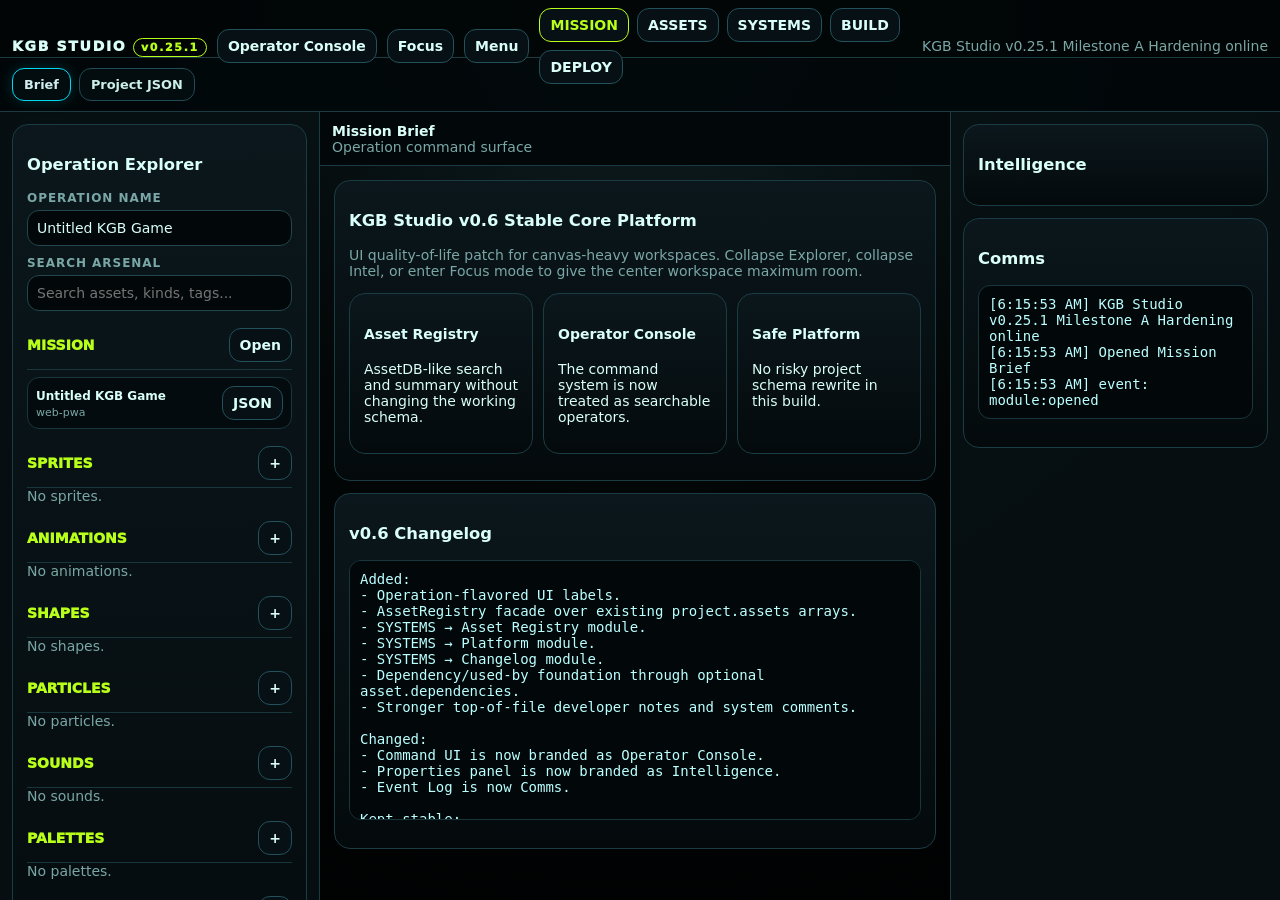
==== commit e7187bb8: "Update index.html to v0.25.1 - Milestone A Hardening" ====
--- a/studio/index.html
+++ b/studio/index.html
@@ -3,7 +3,7 @@
 <head>
 <meta charset="utf-8">
 <meta name="viewport" content="width=device-width,initial-scale=1">
-<title>KGB Studio v0.21 - KGB Forge Suite Integration</title>
+<title>KGB Studio v0.25.1 - Milestone A Hardening</title>
 <style>
 :root{--bg:#020607;--panel:#071014;--line:#1b3b42;--text:#d9fff8;--muted:#7aa7a6;--green:#b8ff19;--cyan:#00e5ff;--mag:#ff2bd6;--orange:#ff8a00}
 *{box-sizing:border-box}html,body{height:100%;margin:0;background:radial-gradient(circle at 50% 0%,#102124,#020607 45%,#000);color:var(--text);font:14px system-ui,Segoe UI,Arial;overflow:hidden}
@@ -72,7 +72,7 @@
 .forgeMeta input{min-width:0}.exportPanel{border:1px solid #18373d;border-radius:14px;padding:10px;background:#030b0e;margin:10px 0}.exportPanel h3{margin:0 0 8px 0}.assetToolbar{display:grid;grid-template-columns:2fr 1fr 1fr auto;gap:8px;align-items:end}.assetStats{display:grid;grid-template-columns:repeat(auto-fit,minmax(120px,1fr));gap:8px;margin:10px 0}.assetStat{border:1px solid #18373d;border-radius:14px;background:#030b0e;padding:10px}.assetStat b{display:block;color:var(--green);font-size:22px}.assetGrid{display:grid;grid-template-columns:repeat(auto-fill,minmax(260px,1fr));gap:12px;margin-top:12px}.assetCard{border:1px solid #18373d;border-radius:16px;background:#030b0e;padding:10px;display:grid;gap:8px}.assetCard.selected{border-color:var(--green);box-shadow:0 0 18px #b8ff1933}.assetCard canvas{width:100%;height:130px;border:1px solid #12343b;border-radius:12px;background:#000}.assetMeta b{color:#eaffd0}.assetMeta span{color:var(--muted);font-size:12px}.assetActions{display:flex;gap:6px;flex-wrap:wrap}.assetActions button{font-size:12px;min-height:30px;padding:5px 7px}@media(max-width:900px){.assetToolbar{grid-template-columns:1fr}.assetGrid{grid-template-columns:1fr}}
 .dropZone{border:2px dashed #24515a;border-radius:18px;padding:28px;text-align:center;background:#030b0e;margin:10px 0}
 .dropZone.hot{border-color:var(--green);box-shadow:0 0 24px #b8ff1933;background:#07140b}
-.intakeControls{display:grid;grid-template-columns:1fr 1fr 1fr;gap:8px;margin:10px 0}.runtimeControls{display:grid;grid-template-columns:2fr 1fr 1fr 1fr 1fr auto;gap:8px;align-items:end}.runtimeFrame{width:100%;height:560px;border:1px solid #18373d;border-radius:18px;background:#000;margin-top:12px}.runtimeHostFrame{width:100%;height:560px;border:1px solid #18373d;border-radius:18px;background:radial-gradient(circle at center,#071014,#020506 72%);margin-top:12px;display:grid;place-items:center;overflow:hidden;padding:12px}.runtimeHostFrame .hostAnimStage{display:grid;gap:10px;place-items:center;text-align:center;width:100%;height:100%}.runtimeHostFrame img{max-width:92%;max-height:78%;object-fit:contain;border:1px solid #12343b;border-radius:16px;background:#020506;box-shadow:0 0 24px #00eaff2e}.runtimeHostFrame .hostAnimStatus{font-size:13px;color:#87aeb6}.runtimeHostFrame .hostAnimControls{display:flex;gap:8px;align-items:center;justify-content:center;flex-wrap:wrap}.slicerHost{display:grid;grid-template-rows:auto minmax(0,1fr);gap:10px;min-height:calc(100vh - 150px)}.slicerToolbar{display:flex;gap:8px;align-items:center;flex-wrap:wrap}.slicerFrame{width:100%;height:calc(100vh - 190px);min-height:760px;border:1px solid #18373d;border-radius:18px;background:#020607}.gifHost{display:grid;grid-template-rows:auto minmax(0,1fr);gap:10px;min-height:calc(100vh - 150px)}.gifToolbar{display:flex;gap:8px;align-items:center;flex-wrap:wrap}.gifFrame{width:100%;height:calc(100vh - 190px);min-height:760px;border:1px solid #18373d;border-radius:18px;background:#020607}.taioHost{display:grid;grid-template-rows:auto minmax(0,1fr);gap:10px;min-height:calc(100vh - 150px)}.taioToolbar{display:flex;gap:8px;align-items:center;flex-wrap:wrap}.taioFrame{width:100%;height:calc(100vh - 190px);min-height:760px;border:1px solid #18373d;border-radius:18px;background:#020607}.metadataHost{display:grid;grid-template-rows:auto minmax(0,1fr);gap:10px;min-height:calc(100vh - 150px)}.metadataToolbar{display:flex;gap:8px;align-items:center;flex-wrap:wrap}.metadataFrame{width:100%;height:calc(100vh - 190px);min-height:760px;border:1px solid #18373d;border-radius:18px;background:#020607}.forgeSuiteHost{display:grid;grid-template-rows:auto minmax(0,1fr);gap:10px;min-height:calc(100vh - 150px)}.forgeSuiteToolbar{display:flex;gap:8px;align-items:center;flex-wrap:wrap}.forgeSuiteFrame{width:100%;height:calc(100vh - 190px);min-height:760px;border:1px solid #18373d;border-radius:18px;background:#020607}.studioImagePanel{border:1px solid #18373d;border-radius:14px;background:#030b0e;padding:10px;margin-top:8px;max-height:220px;overflow:auto}.studioImageList{display:grid;grid-template-columns:repeat(auto-fill,minmax(220px,1fr));gap:8px;margin-top:8px}.studioImageItem{border:1px solid #18373d;border-radius:12px;background:#061014;padding:8px;display:flex;gap:8px;align-items:center}.studioImageItem img{width:44px;height:44px;object-fit:contain;background:#000;border-radius:8px;border:1px solid #12343b}@media(max-width:900px){.slicerFrame{height:72vh;min-height:680px}}.runtimeInfo{display:grid;grid-template-columns:repeat(auto-fit,minmax(160px,1fr));gap:8px;margin-top:10px}.runtimeInfo .card{padding:10px}@media(max-width:1000px){.runtimeControls{grid-template-columns:1fr}.runtimeFrame{height:62vh}}
+.intakeControls{display:grid;grid-template-columns:1fr 1fr 1fr;gap:8px;margin:10px 0}.runtimeControls{display:grid;grid-template-columns:2fr 1fr 1fr 1fr 1fr auto;gap:8px;align-items:end}.runtimeFrame{width:100%;height:560px;border:1px solid #18373d;border-radius:18px;background:#000;margin-top:12px}.runtimeHostFrame{width:100%;height:560px;border:1px solid #18373d;border-radius:18px;background:radial-gradient(circle at center,#071014,#020506 72%);margin-top:12px;display:grid;place-items:center;overflow:hidden;padding:12px}.runtimeHostFrame .hostAnimStage{display:grid;gap:10px;place-items:center;text-align:center;width:100%;height:100%}.runtimeHostFrame img{max-width:92%;max-height:78%;object-fit:contain;border:1px solid #12343b;border-radius:16px;background:#020506;box-shadow:0 0 24px #00eaff2e}.runtimeHostFrame .hostAnimStatus{font-size:13px;color:#87aeb6}.runtimeHostFrame .hostAnimControls{display:flex;gap:8px;align-items:center;justify-content:center;flex-wrap:wrap}.slicerHost{display:grid;grid-template-rows:auto minmax(0,1fr);gap:10px;min-height:calc(100vh - 150px)}.slicerToolbar{display:flex;gap:8px;align-items:center;flex-wrap:wrap}.slicerFrame{width:100%;height:calc(100vh - 190px);min-height:760px;border:1px solid #18373d;border-radius:18px;background:#020607}.gifHost{display:grid;grid-template-rows:auto minmax(0,1fr);gap:10px;min-height:calc(100vh - 150px)}.gifToolbar{display:flex;gap:8px;align-items:center;flex-wrap:wrap}.gifFrame{width:100%;height:calc(100vh - 190px);min-height:760px;border:1px solid #18373d;border-radius:18px;background:#020607}.taioHost{display:grid;grid-template-rows:auto minmax(0,1fr);gap:10px;min-height:calc(100vh - 150px)}.taioToolbar{display:flex;gap:8px;align-items:center;flex-wrap:wrap}.taioFrame{width:100%;height:calc(100vh - 190px);min-height:760px;border:1px solid #18373d;border-radius:18px;background:#020607}.metadataHost{display:grid;grid-template-rows:auto minmax(0,1fr);gap:10px;min-height:calc(100vh - 150px)}.metadataToolbar{display:flex;gap:8px;align-items:center;flex-wrap:wrap}.metadataFrame{width:100%;height:calc(100vh - 190px);min-height:760px;border:1px solid #18373d;border-radius:18px;background:#020607}.sceneBuilderGrid{display:grid;grid-template-columns:minmax(280px,390px) minmax(0,1fr);gap:12px}.sceneCanvasWrap{position:relative;overflow:auto;border:1px solid #18373d;border-radius:18px;background:#02080a;padding:10px}.sceneCanvas{width:100%;height:auto;max-height:600px;background:#02080a;border:1px solid #143940;border-radius:14px;touch-action:none}.sceneObjectList{max-height:260px;overflow:auto;border:1px solid #18373d;border-radius:14px;background:#061014;padding:8px}.sceneObjectItem{display:flex;justify-content:space-between;gap:8px;align-items:center;border:1px solid #12363d;border-radius:12px;padding:8px;margin:6px 0;background:#040d10}.sceneObjectItem.active{border-color:#00eaff;box-shadow:0 0 12px rgba(0,234,255,.15)}.sceneTiny{font-size:.82rem;color:#87aeb6;line-height:1.35}@media(max-width:980px){.sceneBuilderGrid{grid-template-columns:1fr}}.actorBuilderGrid{display:grid;grid-template-columns:minmax(280px,420px) minmax(0,1fr);gap:12px}.actorActionRow{border:1px solid #18373d;border-radius:14px;background:#061014;padding:10px;margin:8px 0}.actorPreviewCanvas{width:100%;height:auto;max-height:420px;background:#02080a;border:1px solid #18373d;border-radius:18px}.actorMini{font-size:.82rem;color:#87aeb6;line-height:1.35}@media(max-width:980px){.actorBuilderGrid{grid-template-columns:1fr}}.forgeSuiteHost{display:grid;grid-template-rows:auto minmax(0,1fr);gap:10px;min-height:calc(100vh - 150px)}.forgeSuiteToolbar{display:flex;gap:8px;align-items:center;flex-wrap:wrap}.forgeSuiteFrame{width:100%;height:calc(100vh - 190px);min-height:760px;border:1px solid #18373d;border-radius:18px;background:#020607}.studioImagePanel{border:1px solid #18373d;border-radius:14px;background:#030b0e;padding:10px;margin-top:8px;max-height:220px;overflow:auto}.studioImageList{display:grid;grid-template-columns:repeat(auto-fill,minmax(220px,1fr));gap:8px;margin-top:8px}.studioImageItem{border:1px solid #18373d;border-radius:12px;background:#061014;padding:8px;display:flex;gap:8px;align-items:center}.studioImageItem img{width:44px;height:44px;object-fit:contain;background:#000;border-radius:8px;border:1px solid #12343b}@media(max-width:900px){.slicerFrame{height:72vh;min-height:680px}}.runtimeInfo{display:grid;grid-template-columns:repeat(auto-fit,minmax(160px,1fr));gap:8px;margin-top:10px}.runtimeInfo .card{padding:10px}@media(max-width:1000px){.runtimeControls{grid-template-columns:1fr}.runtimeFrame{height:62vh}}
 .intakeList{display:grid;gap:10px;margin-top:12px}
 .intakeItem{border:1px solid #18373d;border-radius:16px;background:#030b0e;padding:10px;display:grid;grid-template-columns:92px 1fr;gap:10px;align-items:start}
 .intakePreview{width:92px;height:92px;border:1px solid #12343b;border-radius:12px;background:#000;display:grid;place-items:center;overflow:hidden;color:var(--green);font-weight:900;font-size:12px;text-align:center}
@@ -170,7 +170,7 @@
 <body>
 <div class="app">
 <header class="top appTop">
-  <div class="brand">KGB STUDIO <span class="pill">v0.21</span></div>
+  <div class="brand">KGB STUDIO <span class="pill">v0.25.1</span></div>
   <button id="cmdBtn" class="primaryNavUtility">Operator Console</button>
   <button id="focusBtn" class="primaryNavUtility workspaceFocusBtn" title="Focus workspace">Focus</button>
   <button id="menuBtn" class="primaryNavUtility">Menu</button>
@@ -205,43 +205,46 @@
 
 /*
 ===============================================================================
-KGB STUDIO v0.21 — KGB FORGE SUITE v1.1 INTEGRATION
+KGB STUDIO v0.25.1 — MILESTONE A HARDENING / PLAYABLE LOOP QA
 
 WHY THIS VERSION EXISTS
 -----------------------
-v0.20 established the Runtime/Game Package Builder and completed the first
-playable package-export bridge.
-
-v0.21 promotes the KGB Forge Suite v1.1 into Studio so procedural effects,
-sounds, palettes, tiles, and curves can be created and saved directly into the
-project asset pipeline.
-
-WHAT'S NEW IN v0.21
--------------------
+v0.25 reached Milestone A: Playable Pipeline Foundation.
+
+v0.25.1 hardens that milestone. It adds a Playable Loop Checklist, one-click
+test actor/test scene generation, a full playable test package shortcut, clearer
+runtime instructions, and validation checks for the actor -> scene -> package ->
+runtime interaction loop.
+
+WHAT'S NEW IN v0.25.1
+---------------------
 Added:
-- ASSETS -> Forge Suite module.
-- Embedded KGB Forge Suite v1.1.
-- Save Active Forge Output to Studio.
-- Particle Forge output saves to particles.
-- Sound Forge output saves to sounds.
-- Palette Forge output saves to palettes.
-- Tile Forge output saves to tiles.
-- Curve Editor output saves to misc.
-- Particle Rain quick action.
-- Save Forge Workspace to Studio.
-- Download Standalone Forge Suite.
-- Operator Console commands for Forge Suite and Particle Rain.
-- Asset Library quick button for Forge Suite.
+- BUILD -> Playable Loop module.
+- Milestone A status banner.
+- Playable Loop Checklist.
+- One-click Create Test Actor.
+- One-click Create Test Scene.
+- One-click Create Full Playable Test Package.
+- Validation checks for actor/action/trigger readiness.
+- Validation checks for scene actor spawn, solid, trigger, collectible, and hazard.
+- Validation checks for actor manifest, scene manifest, runtime, smoke test, and package config.
+- Clearer exported runtime instructions.
+- Game Package shortcut buttons for Playable Loop QA.
+- Operator Console commands for Milestone A helpers.
+- Hardening fix: Scene Builder no longer resets scene values when packaging outside the Scene Builder screen.
 
 Kept stable:
+- Scene Runtime Interaction.
+- Scene Builder / Object Placement.
+- Actor / Action Builder.
+- KGB Runtime Harness.
+- KGB Forge Suite v1.1 integration.
 - Runtime/Game Package Builder.
 - Top bar Focus/Menu/nav rework.
 - IndexedDB AutoSave / snapshots / recovery banner.
 - Project Health Check.
 - Release Manifest and Production Export Center.
-- Metadata Forge integration.
-- TAIO integration.
-- Runtime Preview GIF/frame previews.
+- Metadata Forge and TAIO integration.
 
 REPO ACTION
 -----------
@@ -249,7 +252,7 @@
 
 SUGGESTED COMMIT
 ----------------
-Promote KGB Forge Suite into Studio
+Harden Milestone A playable pipeline
 
 ===============================================================================
 */
@@ -393,7 +396,7 @@
 };
 
 
-function project(name="Untitled KGB Game"){const now=new Date().toISOString();return{meta:{name,created:now,updated:now,studioVersion:"0.21"},mission:{note:""},assets:{sprites:[],animations:[],shapes:[],particles:[],sounds:[],palettes:[],tiles:[],maps:[],misc:[]},settings:{theme:"kgb-neon",target:"web-pwa"}}}
+function project(name="Untitled KGB Game"){const now=new Date().toISOString();return{meta:{name,created:now,updated:now,studioVersion:"0.25.1"},mission:{note:""},assets:{sprites:[],animations:[],shapes:[],particles:[],sounds:[],palettes:[],tiles:[],maps:[],actors:[],misc:[]},settings:{theme:"kgb-neon",target:"web-pwa"}}}
 function norm(p){let b=project(p?.meta?.name);return{...b,...p,meta:{...b.meta,...(p.meta||{})},assets:{...b.assets,...(p.assets||{})},settings:{...b.settings,...(p.settings||{})}}}
 
 /* EVENT BUS: simple pub/sub so modules can emit events without tight coupling. */
@@ -663,7 +666,7 @@
     return {
       projectName:name,
       studio:"KGB Studio",
-      studioVersion:project.meta?.studioVersion||"0.21",
+      studioVersion:project.meta?.studioVersion||"0.25.1",
       publisher:"KGB Arcade",
       creator:"Tommy Burke / Kernel Grey Beret",
       copyright:"© "+year+" Tommy Burke. All rights reserved.",
@@ -1092,23 +1095,26 @@
     const files=this.assetFiles().map(f=>({
       path:"assets/"+f.path,
       size:f.data?.length||0,
-      type:f.path.endsWith(".asset.json")?"metadata":"asset"
+      type:f.path.endsWith(".asset.json")?"metadata":"asset",
+      extension:(f.path.split(".").pop()||"").toLowerCase()
     }));
 
     const assets=ReleaseExport.assetRows().map(row=>{
       const rec=ReleaseExport.assetRecord(row);
       const folder=row.bucket+"/"+safe(row.asset.folder||"root").replace(/^_+|_+$/g,"");
       const base=safe(row.asset.name||row.asset.id||"asset");
+      const related=files.filter(f=>f.path.startsWith("assets/"+folder+"/"+base));
       return {
         ...rec,
         packageFolder:"assets/"+folder,
-        packageBaseName:base
+        packageBaseName:base,
+        files:related.map(f=>f.path)
       };
     });
 
     return {
       manifestType:"kgb-assets-manifest",
-      manifestVersion:"1.0.0",
+      manifestVersion:"1.1.0",
       generatedAt:new Date().toISOString(),
       project:{
         name:Studio.state.project.meta?.name||"Untitled KGB Game",
@@ -1119,8 +1125,114 @@
         files:files.length,
         byBucket:assets.reduce((acc,a)=>{acc[a.bucket]=(acc[a.bucket]||0)+1;return acc},{})
       },
+      preload:{
+        images:files.filter(f=>["png","jpg","jpeg","gif","webp","svg"].includes(f.extension)).map(f=>f.path),
+        audio:files.filter(f=>["mp3","wav","ogg","m4a","aac","flac"].includes(f.extension)).map(f=>f.path),
+        metadata:files.filter(f=>f.path.endsWith(".asset.json")).map(f=>f.path)
+      },
       assets,
       files
+    };
+  },
+
+  starterScene(){
+    const p=Studio.state.project;
+    const rows=ReleaseExport.assetRows();
+    const firstImage=rows.find(r=>{
+      const a=r.asset||{};
+      return a.dataUrl&&String(a.mime||"").startsWith("image/");
+    });
+    const firstParticle=rows.find(r=>r.bucket==="particles");
+    const firstPalette=rows.find(r=>r.bucket==="palettes");
+    const firstSound=rows.find(r=>r.bucket==="sounds");
+    const title=p.meta?.name||"Untitled KGB Game";
+
+    const entities=[
+      {
+        id:"title-callout",
+        type:"text",
+        layer:"ui",
+        x:480,
+        y:96,
+        text:title,
+        align:"center",
+        size:38,
+        color:"#7dff00"
+      },
+      {
+        id:"runtime-subtitle",
+        type:"text",
+        layer:"ui",
+        x:480,
+        y:134,
+        text:"KGB Runtime Harness online",
+        align:"center",
+        size:17,
+        color:"#dffcff"
+      },
+      {
+        id:"player-probe",
+        type:"player-probe",
+        layer:"world",
+        x:480,
+        y:306,
+        radius:18,
+        speed:260,
+        color:"#00eaff"
+      },
+      {
+        id:"asset-card",
+        type:"asset-card",
+        layer:"ui",
+        x:24,
+        y:404,
+        width:330,
+        height:106,
+        text:"Assets indexed and ready",
+        color:"#7dff00"
+      }
+    ];
+
+    if(firstImage){
+      entities.push({
+        id:"first-image-preview",
+        type:"image",
+        layer:"world",
+        assetId:firstImage.asset.id,
+        x:480,
+        y:250,
+        width:128,
+        height:128,
+        alpha:.92
+      });
+    }
+
+    entities.push({
+      id:"particle-rain",
+      type:"particle-effect",
+      layer:"effects",
+      assetId:firstParticle?.asset?.id||"",
+      preset:firstParticle?"studio-particle":"rain",
+      x:0,
+      y:0,
+      width:960,
+      height:540,
+      count:firstParticle?120:80,
+      colorA:firstParticle?.asset?.settings?.colorA||"#00eaff",
+      colorB:firstParticle?.asset?.settings?.colorB||"#7dff00"
+    });
+
+    return {
+      sceneType:"kgb-starter-scene",
+      sceneVersion:"0.2.0",
+      generatedAt:new Date().toISOString(),
+      name:"Starter Scene",
+      description:"Auto-generated KGB Runtime Harness starter scene.",
+      dimensions:{width:960,height:540},
+      layers:["background","world","effects","ui"],
+      palette:firstPalette?.asset?.id||"",
+      soundTest:firstSound?.asset?.id||"",
+      entities
     };
   },
 
@@ -1128,7 +1240,7 @@
     const profile=ReleaseExport.defaultProfile();
     return {
       configType:"kgb-game-config",
-      configVersion:"0.1.0",
+      configVersion:"0.2.0",
       generatedAt:new Date().toISOString(),
       game:{
         title:profile.projectName,
@@ -1142,23 +1254,30 @@
       },
       runtime:{
         name:"KGB Arcade Runtime",
-        version:"0.1.0-placeholder",
+        version:"0.2.0-harness",
         entry:"runtime/kgb-runtime.js",
-        mode:"loader-preview"
+        mode:"runtime-harness"
       },
       package:{
         target:"kgbarcade-web",
-        studioVersion:Studio.state.project.meta?.studioVersion||"0.21",
+        studioVersion:Studio.state.project.meta?.studioVersion||"0.25.1",
         assetsManifest:"assets/assets.manifest.json",
+        sceneManifest:"scenes/starter.scene.json",
         releaseManifest:"manifest/kgb-release-manifest.json",
         projectBackup:"project/project.kgbproject.json",
+        smokeTest:"smoke-test.html",
         pwa:!!options.pwa
       },
       display:{
         width:960,
         height:540,
         background:"#02080a",
-        accent:"#7dff00"
+        accent:"#7dff00",
+        debug:true
+      },
+      controls:{
+        keyboard:["Arrow keys / WASD move probe","Space triggers first audio asset","Backquote toggles debug overlay"],
+        pointer:["Click/tap to move probe and trigger sound test"]
       }
     };
   },
@@ -1166,73 +1285,339 @@
   runtimeJS(){
     return `'use strict';
 /*
-  KGB Arcade Runtime — placeholder loader
-  Generated by KGB Studio v0.21.
+  KGB Arcade Runtime — harness
+  Generated by KGB Studio v0.25.1.
+
+  This is the first real runtime harness. It loads config, assets, and a starter
+  scene; preloads images/audio; runs a canvas loop; handles input; renders
+  entities by layer; draws particle rain/effects; triggers sound tests; and
+  exposes a debug overlay.
 */
 const KGBRuntime={
   config:null,
   assets:null,
+  scene:null,
+  canvas:null,
+  ctx:null,
+  cache:{images:new Map(),audio:new Map(),json:new Map()},
+  input:{keys:{},pointer:{x:480,y:270,down:false,active:false}},
+  entities:[],
+  particles:[],
+  debug:true,
+  last:0,
+  fps:0,
+  frame:0,
 
   async loadJSON(path){
     const res=await fetch(path,{cache:'no-cache'});
     if(!res.ok)throw new Error('Could not load '+path+' — HTTP '+res.status);
-    return await res.json();
+    const json=await res.json();
+    this.cache.json.set(path,json);
+    return json;
+  },
+
+  log(msg){
+    const log=document.getElementById('kgb-log');
+    if(log){
+      log.textContent+='\\\\n'+msg;
+      log.scrollTop=log.scrollHeight;
+    }
+    console.log('[KGBRuntime]',msg);
   },
 
   async boot(){
-    const log=document.getElementById('kgb-log');
-    const setLog=(msg)=>{if(log)log.textContent+='\\\\n'+msg;console.log('[KGBRuntime]',msg)};
-
-    setLog('Booting KGB Arcade Runtime placeholder...');
+    this.canvas=document.getElementById('game');
+    this.ctx=this.canvas.getContext('2d');
+    this.bindInput();
+
+    this.log('Booting KGB Arcade Runtime harness...');
     this.config=await this.loadJSON('game.config.json');
-    setLog('Loaded config: '+this.config.game.title);
-
     this.assets=await this.loadJSON(this.config.package.assetsManifest);
-    setLog('Loaded asset manifest: '+this.assets.counts.assets+' assets / '+this.assets.counts.files+' files');
+    this.scene=await this.loadJSON(this.config.package.sceneManifest);
+
+    this.canvas.width=this.scene.dimensions?.width||this.config.display.width||960;
+    this.canvas.height=this.scene.dimensions?.height||this.config.display.height||540;
 
     document.title=this.config.game.title+' — KGB Arcade';
-    const title=document.getElementById('game-title');
-    const subtitle=document.getElementById('game-subtitle');
-    const assetList=document.getElementById('asset-list');
-    if(title)title.textContent=this.config.game.title;
-    if(subtitle)subtitle.textContent='KGB package loaded • '+this.assets.counts.assets+' assets • Runtime placeholder online';
-
-    if(assetList){
-      assetList.innerHTML=this.assets.assets.map(a=>
-        '<li><b>'+escapeHTML(a.name||a.id)+'</b> <span>'+escapeHTML(a.bucket)+' / '+escapeHTML(a.kind)+'</span></li>'
-      ).join('');
-    }
-
-    this.drawBootScreen();
-    setLog('Runtime placeholder ready.');
-  },
-
-  drawBootScreen(){
-    const canvas=document.getElementById('game');
-    if(!canvas)return;
-    const ctx=canvas.getContext('2d');
-    const w=canvas.width,h=canvas.height;
-    ctx.fillStyle='#02080a';
+    this.setText('game-title',this.config.game.title);
+    this.setText('game-subtitle','Runtime harness online • '+this.assets.counts.assets+' assets • '+this.scene.entities.length+' entities');
+
+    await this.preloadAssets();
+    this.entities=(this.scene.entities||[]).map(e=>({...e,vx:0,vy:0}));
+    this.seedParticles();
+    this.renderAssetList();
+
+    this.log('Scene loaded: '+this.scene.name);
+    this.log('Images: '+this.cache.images.size+' • Audio: '+this.cache.audio.size);
+    this.last=performance.now();
+    requestAnimationFrame(t=>this.loop(t));
+  },
+
+  setText(id,msg){
+    const el=document.getElementById(id);
+    if(el)el.textContent=msg;
+  },
+
+  bindInput(){
+    window.addEventListener('keydown',e=>{
+      this.input.keys[e.key.toLowerCase()]=true;
+      if(e.key===' '){e.preventDefault();this.playFirstSound()}
+      if(e.code==='Backquote'){this.debug=!this.debug}
+    });
+    window.addEventListener('keyup',e=>{this.input.keys[e.key.toLowerCase()]=false});
+    const pointer=(e,down)=>{
+      const r=this.canvas.getBoundingClientRect();
+      const x=(e.clientX-r.left)*(this.canvas.width/r.width);
+      const y=(e.clientY-r.top)*(this.canvas.height/r.height);
+      this.input.pointer={x,y,down,active:true};
+    };
+    this.canvas.addEventListener('pointerdown',e=>{pointer(e,true);this.playFirstSound()});
+    this.canvas.addEventListener('pointermove',e=>pointer(e,this.input.pointer.down));
+    this.canvas.addEventListener('pointerup',e=>pointer(e,false));
+  },
+
+  async preloadAssets(){
+    const loadImage=path=>new Promise(resolve=>{
+      const img=new Image();
+      img.onload=()=>{this.cache.images.set(path,img);resolve(true)};
+      img.onerror=()=>{this.log('Image failed: '+path);resolve(false)};
+      img.src=path;
+    });
+    const loadAudio=path=>new Promise(resolve=>{
+      const aud=new Audio();
+      aud.oncanplaythrough=()=>{this.cache.audio.set(path,aud);resolve(true)};
+      aud.onerror=()=>{this.log('Audio failed: '+path);resolve(false)};
+      aud.src=path;
+      aud.load();
+      setTimeout(()=>resolve(false),900);
+    });
+    const images=this.assets.preload?.images||[];
+    const audio=this.assets.preload?.audio||[];
+    await Promise.all(images.map(loadImage));
+    await Promise.all(audio.map(loadAudio));
+  },
+
+  renderAssetList(){
+    const list=document.getElementById('asset-list');
+    if(!list)return;
+    list.innerHTML=(this.assets.assets||[]).map(a=>
+      '<li><b>'+escapeHTML(a.name||a.id)+'</b> <span>'+escapeHTML(a.bucket)+' / '+escapeHTML(a.kind)+'</span></li>'
+    ).join('')||'<li>No Studio assets indexed yet.</li>';
+  },
+
+  seedParticles(){
+    const effect=(this.scene.entities||[]).find(e=>e.type==='particle-effect');
+    const count=effect?.count||80;
+    this.particles=[];
+    for(let i=0;i<count;i++){
+      this.particles.push(this.makeParticle(effect,true));
+    }
+  },
+
+  makeParticle(effect={},randomY=false){
+    const w=this.canvas?.width||960;
+    const h=this.canvas?.height||540;
+    return {
+      x:Math.random()*w,
+      y:randomY?Math.random()*h:-20-Math.random()*h*.4,
+      vx:(Math.random()-.5)*18,
+      vy:90+Math.random()*220,
+      len:8+Math.random()*26,
+      life:1,
+      color:Math.random()>.5?(effect.colorA||'#00eaff'):(effect.colorB||'#7dff00')
+    };
+  },
+
+  playFirstSound(){
+    const first=[...this.cache.audio.values()][0];
+    if(first){
+      try{
+        const clone=first.cloneNode();
+        clone.volume=.35;
+        clone.play().catch(()=>null);
+        this.log('Triggered sound test.');
+      }catch(e){}
+    }
+  },
+
+  loop(t){
+    const dt=Math.min(.05,(t-this.last)/1000||0);
+    this.last=t;
+    this.frame++;
+    this.fps=this.fps*.92+(1/dt)*.08;
+    this.update(dt);
+    this.draw();
+    requestAnimationFrame(n=>this.loop(n));
+  },
+
+  update(dt){
+    const probe=this.entities.find(e=>e.type==='player-probe');
+    if(probe){
+      const k=this.input.keys;
+      let dx=(k['arrowright']||k['d']?1:0)-(k['arrowleft']||k['a']?1:0);
+      let dy=(k['arrowdown']||k['s']?1:0)-(k['arrowup']||k['w']?1:0);
+      if(this.input.pointer.active){
+        const px=this.input.pointer.x-probe.x;
+        const py=this.input.pointer.y-probe.y;
+        const dist=Math.hypot(px,py);
+        if(dist>6){dx+=px/dist;dy+=py/dist}
+      }
+      const mag=Math.hypot(dx,dy)||1;
+      probe.x=Math.max(16,Math.min(this.canvas.width-16,probe.x+(dx/mag)*(probe.speed||220)*dt));
+      probe.y=Math.max(16,Math.min(this.canvas.height-16,probe.y+(dy/mag)*(probe.speed||220)*dt));
+    }
+
+    const effect=this.entities.find(e=>e.type==='particle-effect')||{};
+    for(const p of this.particles){
+      p.x+=p.vx*dt;
+      p.y+=p.vy*dt;
+      if(p.y>this.canvas.height+30||p.x<-40||p.x>this.canvas.width+40){
+        Object.assign(p,this.makeParticle(effect,false));
+      }
+    }
+  },
+
+  draw(){
+    const ctx=this.ctx,w=this.canvas.width,h=this.canvas.height;
+    ctx.fillStyle=this.config?.display?.background||'#02080a';
     ctx.fillRect(0,0,w,h);
-
-    ctx.strokeStyle='rgba(0,234,255,.22)';
+    this.drawGrid(ctx,w,h);
+
+    const layers=this.scene.layers||['background','world','effects','ui'];
+    for(const layer of layers){
+      for(const e of this.entities.filter(x=>(x.layer||'world')===layer)){
+        this.drawEntity(ctx,e);
+      }
+    }
+
+    if(this.debug)this.drawDebug(ctx,w,h);
+  },
+
+  drawGrid(ctx,w,h){
+    ctx.strokeStyle='rgba(0,234,255,.16)';
+    ctx.lineWidth=1;
     for(let x=0;x<w;x+=48){ctx.beginPath();ctx.moveTo(x,0);ctx.lineTo(x,h);ctx.stroke()}
     for(let y=0;y<h;y+=48){ctx.beginPath();ctx.moveTo(0,y);ctx.lineTo(w,y);ctx.stroke()}
-
+  },
+
+  drawEntity(ctx,e){
+    if(e.type==='text')return this.drawText(ctx,e);
+    if(e.type==='image')return this.drawImageEntity(ctx,e);
+    if(e.type==='asset-card')return this.drawAssetCard(ctx,e);
+    if(e.type==='player-probe')return this.drawProbe(ctx,e);
+    if(e.type==='particle-effect')return this.drawParticles(ctx,e);
+  },
+
+  drawText(ctx,e){
+    ctx.save();
+    ctx.globalAlpha=e.alpha??1;
+    ctx.fillStyle=e.color||'#dffcff';
+    ctx.font='800 '+(e.size||18)+'px system-ui, sans-serif';
+    ctx.textAlign=e.align||'left';
+    ctx.fillText(e.text||'',e.x||0,e.y||0);
+    ctx.restore();
+  },
+
+  findAssetById(id){
+    return (this.assets.assets||[]).find(a=>a.id===id);
+  },
+
+  drawImageEntity(ctx,e){
+    const asset=this.findAssetById(e.assetId);
+    const path=(asset?.files||[]).find(p=>this.cache.images.has(p));
+    const img=path?this.cache.images.get(path):null;
+    if(!img)return;
+    ctx.save();
+    ctx.globalAlpha=e.alpha??1;
+    const w=e.width||img.width,h=e.height||img.height;
+    ctx.drawImage(img,(e.x||0)-w/2,(e.y||0)-h/2,w,h);
+    ctx.restore();
+  },
+
+  drawAssetCard(ctx,e){
+    const assets=this.assets.assets||[];
+    ctx.save();
+    ctx.globalAlpha=.92;
+    ctx.fillStyle='rgba(4,13,16,.86)';
+    ctx.strokeStyle='rgba(125,255,0,.45)';
+    ctx.lineWidth=1;
+    roundRect(ctx,e.x,e.y,e.width,e.height,14,true,true);
+    ctx.fillStyle=e.color||'#7dff00';
+    ctx.font='800 15px system-ui, sans-serif';
+    ctx.fillText(e.text||'Assets',e.x+14,e.y+26);
+    ctx.fillStyle='#dffcff';
+    ctx.font='13px system-ui, sans-serif';
+    ctx.fillText('Indexed: '+assets.length+' assets',e.x+14,e.y+52);
+    ctx.fillStyle='#87aeb6';
+    ctx.fillText('Space/click: sound test • WASD/pointer: move probe',e.x+14,e.y+76);
+    ctx.restore();
+  },
+
+  drawProbe(ctx,e){
+    ctx.save();
+    ctx.shadowColor=e.color||'#00eaff';
+    ctx.shadowBlur=18;
+    ctx.strokeStyle=e.color||'#00eaff';
+    ctx.lineWidth=3;
+    ctx.beginPath();
+    ctx.arc(e.x,e.y,e.radius||18,0,Math.PI*2);
+    ctx.stroke();
+    ctx.beginPath();
+    ctx.moveTo(e.x-28,e.y);
+    ctx.lineTo(e.x+28,e.y);
+    ctx.moveTo(e.x,e.y-28);
+    ctx.lineTo(e.x,e.y+28);
+    ctx.stroke();
+    ctx.restore();
+  },
+
+  drawParticles(ctx,e){
+    ctx.save();
+    ctx.globalCompositeOperation='lighter';
+    ctx.lineWidth=1.4;
+    for(const p of this.particles){
+      ctx.strokeStyle=p.color;
+      ctx.globalAlpha=.28+.45*Math.random();
+      ctx.beginPath();
+      ctx.moveTo(p.x,p.y);
+      ctx.lineTo(p.x+p.vx*.04,p.y+p.len);
+      ctx.stroke();
+    }
+    ctx.restore();
+  },
+
+  drawDebug(ctx,w,h){
+    const lines=[
+      'KGB Runtime Harness v0.2',
+      'FPS: '+Math.round(this.fps),
+      'Entities: '+this.entities.length,
+      'Particles: '+this.particles.length,
+      'Assets: '+(this.assets?.counts?.assets||0),
+      'Images: '+this.cache.images.size+' Audio: '+this.cache.audio.size,
+      'Pointer: '+Math.round(this.input.pointer.x)+','+Math.round(this.input.pointer.y),
+      'Debug: Backquote toggles'
+    ];
+    ctx.save();
+    ctx.fillStyle='rgba(0,0,0,.62)';
+    ctx.fillRect(w-270,12,254,lines.length*19+14);
     ctx.fillStyle='#7dff00';
-    ctx.font='700 38px system-ui, sans-serif';
-    ctx.textAlign='center';
-    ctx.fillText(this.config?.game?.title||'KGB Game',w/2,h/2-22);
-
-    ctx.fillStyle='#dffcff';
-    ctx.font='18px system-ui, sans-serif';
-    ctx.fillText('Runtime package loaded',w/2,h/2+18);
-
-    ctx.fillStyle='#87aeb6';
-    ctx.font='14px system-ui, sans-serif';
-    ctx.fillText((this.assets?.counts?.assets||0)+' assets indexed',w/2,h/2+48);
+    ctx.font='12px ui-monospace, SFMono-Regular, Menlo, Consolas, monospace';
+    lines.forEach((l,i)=>ctx.fillText(l,w-258,34+i*19));
+    ctx.restore();
   }
 };
+
+function roundRect(ctx,x,y,w,h,r,fill,stroke){
+  ctx.beginPath();
+  ctx.moveTo(x+r,y);
+  ctx.arcTo(x+w,y,x+w,y+h,r);
+  ctx.arcTo(x+w,y+h,x,y+h,r);
+  ctx.arcTo(x,y+h,x,y,r);
+  ctx.arcTo(x,y,x+w,y,r);
+  ctx.closePath();
+  if(fill)ctx.fill();
+  if(stroke)ctx.stroke();
+}
 
 function escapeHTML(s){
   return String(s??'').replace(/[&<>"']/g,c=>({'&':'&amp;','<':'&lt;','>':'&gt;','"':'&quot;',"'":'&#39;'}[c]));
@@ -1260,34 +1645,75 @@
 <style>
 :root{--bg:#02080a;--panel:#071014;--line:#143940;--text:#dffcff;--muted:#87aeb6;--green:#7dff00;--cyan:#00eaff}
 *{box-sizing:border-box}html,body{margin:0;min-height:100%;background:radial-gradient(circle at 30% 0%,#0b2528 0,#02080a 42%,#000 100%);color:var(--text);font-family:system-ui,-apple-system,Segoe UI,Roboto,Arial,sans-serif}
-.shell{width:min(1120px,calc(100vw - 24px));margin:0 auto;padding:18px 0 32px}
+.shell{width:min(1180px,calc(100vw - 24px));margin:0 auto;padding:18px 0 32px}
 header{display:flex;align-items:center;justify-content:space-between;gap:12px;border-bottom:1px solid var(--line);padding:10px 0 14px;margin-bottom:18px}
 .brand{font-weight:1000;letter-spacing:.1em;color:var(--green)}.pill{border:1px solid var(--cyan);border-radius:999px;padding:4px 8px;color:var(--cyan);font-size:12px}
-.stage{display:grid;grid-template-columns:minmax(0,1fr) 320px;gap:16px}
+.stage{display:grid;grid-template-columns:minmax(0,1fr) 340px;gap:16px}
 .card{background:linear-gradient(#0b171c,#040a0c);border:1px solid #1a3c43;border-radius:18px;padding:16px;box-shadow:0 0 28px rgba(0,234,255,.12)}
-canvas{width:100%;height:auto;background:#000;border:1px solid #16424a;border-radius:16px;box-shadow:0 0 30px rgba(125,255,0,.11)}
-h1{margin:0;color:var(--green)}p{color:var(--muted);line-height:1.45}ul{padding-left:20px;color:var(--muted);max-height:280px;overflow:auto}li{margin:5px 0}li b{color:var(--text)}li span{color:var(--muted);font-size:.9em}pre{white-space:pre-wrap;max-height:220px;overflow:auto;color:#b7dfe5;background:#02080a;border:1px solid #12363d;border-radius:12px;padding:10px}
+canvas{width:100%;height:auto;background:#000;border:1px solid #16424a;border-radius:16px;box-shadow:0 0 30px rgba(125,255,0,.11);touch-action:none}
+h1{margin:0;color:var(--green)}p{color:var(--muted);line-height:1.45}ul{padding-left:20px;color:var(--muted);max-height:270px;overflow:auto}li{margin:5px 0}li b{color:var(--text)}li span{color:var(--muted);font-size:.9em}pre{white-space:pre-wrap;max-height:220px;overflow:auto;color:#b7dfe5;background:#02080a;border:1px solid #12363d;border-radius:12px;padding:10px}.hint{font-size:.9rem;color:var(--muted)}
 @media(max-width:900px){.stage{grid-template-columns:1fr}header{align-items:flex-start;flex-direction:column}}
 </style>
 </head>
 <body>
 <div class="shell">
-<header><div class="brand">KGB ARCADE</div><div class="pill">Studio Package</div></header>
+<header><div class="brand">KGB ARCADE</div><div class="pill">Scene Interaction Harness</div></header>
 <div class="stage">
   <main class="card">
     <h1 id="game-title">${title}</h1>
-    <p id="game-subtitle">Loading KGB runtime package...</p>
+    <p id="game-subtitle">Loading KGB runtime harness...</p>
     <canvas id="game" width="960" height="540"></canvas>
+    <p class="hint">Move with WASD/arrow keys or click/tap. Solid objects block movement. Collectibles disappear and increment the count. Hazards reduce health. Trigger zones fire actor actions/events. Backquote toggles debug.</p>
   </main>
   <aside class="card">
     <h2>Package Assets</h2>
     <ul id="asset-list"><li>Loading manifest...</li></ul>
     <h2>Runtime Log</h2>
-    <pre id="kgb-log">KGB package shell online.</pre>
+    <pre id="kgb-log">KGB runtime shell online.</pre>
   </aside>
 </div>
 </div>
 <script src="runtime/kgb-runtime.js"><\\/script>
+</body>
+</html>`;
+  },
+
+  smokeTestHTML(){
+    const title=esc(Studio.state.project.meta?.name||"KGB Game");
+    return `<!doctype html>
+<html lang="en">
+<head>
+<meta charset="utf-8"><meta name="viewport" content="width=device-width,initial-scale=1">
+<title>${title} — KGB Smoke Test</title>
+<style>
+body{margin:0;background:#02080a;color:#dffcff;font-family:system-ui,-apple-system,Segoe UI,Roboto,Arial,sans-serif;padding:20px}
+.card{max-width:920px;margin:0 auto;background:#071014;border:1px solid #1a3c43;border-radius:18px;padding:18px}
+.good{color:#7dff00}.bad{color:#ff3b6b}pre{background:#000;border:1px solid #143940;border-radius:12px;padding:12px;white-space:pre-wrap}
+</style>
+</head>
+<body>
+<div class="card">
+<h1>KGB Package Smoke Test</h1>
+<p>This page verifies that the exported package can load config, asset manifest, scene manifest, and runtime file paths.</p>
+<div id="out">Running...</div>
+<pre id="log"></pre>
+</div>
+<script>
+const checks=['game.config.json','assets/assets.manifest.json','scenes/starter.scene.json','runtime/kgb-runtime.js'];
+const log=document.getElementById('log');
+const out=document.getElementById('out');
+(async()=>{
+  let ok=0;
+  for(const path of checks){
+    try{
+      const res=await fetch(path,{cache:'no-cache'});
+      log.textContent+=path+' — '+res.status+'\\\\n';
+      if(res.ok)ok++;
+    }catch(e){log.textContent+=path+' — ERROR '+e.message+'\\\\n'}
+  }
+  out.innerHTML=ok===checks.length?'<b class="good">PASS</b> all package files reachable':'<b class="bad">CHECK</b> '+ok+' / '+checks.length+' files reachable';
+})();
+<\\/script>
 </body>
 </html>`;
   },
@@ -1306,8 +1732,8 @@
   },
 
   serviceWorker(){
-    return `const CACHE='kgb-game-package-v1';
-const CORE=['./','./index.html','./game.config.json','./runtime/kgb-runtime.js','./assets/assets.manifest.json'];
+    return `const CACHE='kgb-game-package-v2';
+const CORE=['./','./index.html','./smoke-test.html','./game.config.json','./runtime/kgb-runtime.js','./assets/assets.manifest.json','./scenes/starter.scene.json'];
 self.addEventListener('install',event=>{event.waitUntil(caches.open(CACHE).then(cache=>cache.addAll(CORE)).catch(()=>null));self.skipWaiting()});
 self.addEventListener('activate',event=>{event.waitUntil(self.clients.claim())});
 self.addEventListener('fetch',event=>{event.respondWith(caches.match(event.request).then(hit=>hit||fetch(event.request)))});
@@ -1317,11 +1743,14 @@
   packageFiles(options={}){
     const config=this.gameConfig(options);
     const assetManifest=this.assetManifest();
+    const scene=this.starterScene();
     const files=[
       {path:"index.html",data:new TextEncoder().encode(this.indexHTML())},
+      {path:"smoke-test.html",data:new TextEncoder().encode(this.smokeTestHTML())},
       {path:"game.config.json",data:new TextEncoder().encode(JSON.stringify(config,null,2))},
       {path:"runtime/kgb-runtime.js",data:new TextEncoder().encode(this.runtimeJS())},
-      {path:"assets/assets.manifest.json",data:new TextEncoder().encode(JSON.stringify(assetManifest,null,2))}
+      {path:"assets/assets.manifest.json",data:new TextEncoder().encode(JSON.stringify(assetManifest,null,2))},
+      {path:"scenes/starter.scene.json",data:new TextEncoder().encode(JSON.stringify(scene,null,2))}
     ];
 
     this.assetFiles().forEach(f=>files.push({path:"assets/"+f.path,data:f.data}));
@@ -1351,6 +1780,14 @@
 
   downloadAssetManifest(){
     dl(this.projectSlug()+"_assets.manifest.json",JSON.stringify(this.assetManifest(),null,2),"application/json");
+  },
+
+  downloadScene(){
+    dl(this.projectSlug()+"_starter.scene.json",JSON.stringify(this.starterScene(),null,2),"application/json");
+  },
+
+  downloadSmokeTest(){
+    dl(this.projectSlug()+"_smoke-test.html",this.smokeTestHTML(),"text/html");
   },
 
   saveConfigAsset(){
@@ -1374,8 +1811,2298 @@
     Studio.renderProps();
     Studio.log("Saved game config asset.");
     alert("Saved game config to Studio.");
+  },
+
+  saveSceneAsset(){
+    const scene=this.starterScene();
+    const asset={
+      name:"Starter Scene "+new Date().toLocaleTimeString(),
+      kind:"kgb-starter-scene",
+      adapter:"game-package-builder",
+      source:"runtime-harness",
+      folder:"/scenes",
+      tags:["scene","runtime","starter-scene"],
+      notes:"Starter scene generated by KGB Runtime Harness.",
+      scene,
+      text:JSON.stringify(scene,null,2),
+      mime:"application/json",
+      extension:"json",
+      updated:new Date().toISOString()
+    };
+    Studio.addAsset("maps",asset);
+    renderExplorer();
+    Studio.renderProps();
+    Studio.log("Saved starter scene asset.");
+    alert("Saved starter scene to Studio → maps.");
   }
 };
+
+
+/*
+-------------------------------------------------------------------------------
+ACTOR / ACTION BUILDER
+
+Actors are the behavioral bridge between loose assets and playable scenes.
+
+v0.23 intentionally saves actors into the current project asset schema instead
+of starting the UUID AssetDB migration early. The future AssetDB can migrate
+these definitions cleanly later because actor definitions are already structured
+JSON.
+-------------------------------------------------------------------------------
+*/
+const ActorActionBuilder={
+  draft:null,
+  previewTimer:null,
+  previewState:{action:"idle",pulse:0,particles:[]},
+
+  blankAction(name="idle",key=""){
+    return {
+      id:uid("act"),
+      name,
+      trigger:{type:key?"key":"manual",key,event:"",timerMs:0},
+      animation:{bucket:"",id:""},
+      particle:{bucket:"particles",id:""},
+      sound:{bucket:"sounds",id:""},
+      durationMs:name==="idle"?0:450,
+      notes:""
+    };
+  },
+
+  newDraft(){
+    const firstVisual=this.visualAssets()[0];
+    return {
+      actorType:"kgb-actor-definition",
+      actorVersion:"0.1.0",
+      id:uid("actor"),
+      name:"New Actor",
+      description:"Actor definition created in KGB Studio.",
+      visual:firstVisual?{bucket:firstVisual.bucket,id:firstVisual.asset.id,name:firstVisual.asset.name||firstVisual.asset.id,kind:firstVisual.asset.kind||"asset"}:{bucket:"",id:"",name:"",kind:""},
+      physics:{solid:true,width:48,height:48,speed:220},
+      actions:[
+        this.blankAction("idle",""),
+        this.blankAction("move","w"),
+        this.blankAction("action"," ")
+      ],
+      tags:["actor","action-bundle"],
+      created:new Date().toISOString(),
+      updated:new Date().toISOString()
+    };
+  },
+
+  ensureDraft(){
+    if(!this.draft)this.draft=this.newDraft();
+    return this.draft;
+  },
+
+  rows(buckets){
+    return buckets.flatMap(bucket=>(Studio.state.project.assets[bucket]||[]).map(asset=>({bucket,asset})));
+  },
+
+  visualAssets(){
+    return this.rows(["sprites","animations","shapes","tiles","maps","misc"]).filter(r=>{
+      const a=r.asset||{};
+      return a.dataUrl||a.exportedHTML||a.exportedJS||a.kind||a.text;
+    });
+  },
+
+  animationAssets(){
+    return this.rows(["animations","sprites","shapes","misc"]);
+  },
+
+  particleAssets(){
+    return this.rows(["particles"]);
+  },
+
+  soundAssets(){
+    return this.rows(["sounds"]);
+  },
+
+  optionHTML(rows,selectedBucket="",selectedId="",empty="None"){
+    const opts=['<option value="">'+esc(empty)+'</option>'];
+    rows.forEach(r=>{
+      const val=r.bucket+"::"+r.asset.id;
+      const sel=(r.bucket===selectedBucket&&r.asset.id===selectedId)?" selected":"";
+      opts.push('<option value="'+esc(val)+'"'+sel+'>'+esc(r.asset.name||r.asset.id)+' — '+esc(r.bucket)+'</option>');
+    });
+    return opts.join("");
+  },
+
+  splitAssetValue(v){
+    const [bucket,id]=String(v||"").split("::");
+    return {bucket:bucket||"",id:id||""};
+  },
+
+  findAssetRef(bucket,id){
+    const a=Studio.find(bucket,id);
+    return a?{bucket,id,name:a.name||id,kind:a.kind||"asset"}:{bucket:"",id:"",name:"",kind:""};
+  },
+
+  syncFromForm(){
+    const d=this.ensureDraft();
+    d.name=$("#actorName")?.value?.trim()||"New Actor";
+    d.description=$("#actorDescription")?.value||"";
+    d.physics.width=+($("#actorWidth")?.value||48);
+    d.physics.height=+($("#actorHeight")?.value||48);
+    d.physics.speed=+($("#actorSpeed")?.value||220);
+
+    const visual=this.splitAssetValue($("#actorVisual")?.value);
+    d.visual=this.findAssetRef(visual.bucket,visual.id);
+
+    d.actions=[...document.querySelectorAll("[data-action-row]")].map(row=>{
+      const idx=+row.dataset.actionRow;
+      const old=d.actions[idx]||this.blankAction();
+      const anim=this.splitAssetValue(row.querySelector("[data-action-animation]")?.value);
+      const part=this.splitAssetValue(row.querySelector("[data-action-particle]")?.value);
+      const sound=this.splitAssetValue(row.querySelector("[data-action-sound]")?.value);
+      const triggerType=row.querySelector("[data-action-trigger-type]")?.value||"manual";
+      return {
+        id:old.id||uid("act"),
+        name:row.querySelector("[data-action-name]")?.value?.trim()||"action",
+        trigger:{
+          type:triggerType,
+          key:row.querySelector("[data-action-key]")?.value||"",
+          event:row.querySelector("[data-action-event]")?.value||"",
+          timerMs:+(row.querySelector("[data-action-timer]")?.value||0)
+        },
+        animation:this.findAssetRef(anim.bucket,anim.id),
+        particle:this.findAssetRef(part.bucket,part.id),
+        sound:this.findAssetRef(sound.bucket,sound.id),
+        durationMs:+(row.querySelector("[data-action-duration]")?.value||450),
+        notes:row.querySelector("[data-action-notes]")?.value||""
+      };
+    });
+
+    d.updated=new Date().toISOString();
+    return d;
+  },
+
+  actionRowsHTML(){
+    const d=this.ensureDraft();
+    const animations=this.animationAssets();
+    const particles=this.particleAssets();
+    const sounds=this.soundAssets();
+
+    return d.actions.map((a,idx)=>
+      '<div class="actorActionRow" data-action-row="'+idx+'">'+
+        '<div class="grid3">'+
+          '<div><label>Action Name</label><input data-action-name value="'+esc(a.name||"action")+'"></div>'+
+          '<div><label>Trigger Type</label><select data-action-trigger-type>'+
+            ["manual","key","pointer","timer","event"].map(t=>'<option value="'+t+'"'+(a.trigger?.type===t?" selected":"")+'>'+t+'</option>').join("")+
+          '</select></div>'+
+          '<div><label>Key / Button</label><input data-action-key value="'+esc(a.trigger?.key||"")+'" placeholder="Space, k, w..."></div>'+
+        '</div>'+
+        '<div class="grid3">'+
+          '<div><label>Animation / Visual</label><select data-action-animation>'+this.optionHTML(animations,a.animation?.bucket,a.animation?.id,"None")+'</select></div>'+
+          '<div><label>Particle Effect</label><select data-action-particle>'+this.optionHTML(particles,a.particle?.bucket,a.particle?.id,"None")+'</select></div>'+
+          '<div><label>Sound Effect</label><select data-action-sound>'+this.optionHTML(sounds,a.sound?.bucket,a.sound?.id,"None")+'</select></div>'+
+        '</div>'+
+        '<div class="grid3">'+
+          '<div><label>Duration MS</label><input data-action-duration type="number" min="0" step="50" value="'+esc(a.durationMs||0)+'"></div>'+
+          '<div><label>Runtime Event</label><input data-action-event value="'+esc(a.trigger?.event||"")+'" placeholder="collision, hit, spawn..."></div>'+
+          '<div><label>Timer MS</label><input data-action-timer type="number" min="0" step="100" value="'+esc(a.trigger?.timerMs||0)+'"></div>'+
+        '</div>'+
+        '<label>Notes</label><input data-action-notes value="'+esc(a.notes||"")+'">'+
+        '<div class="row" style="margin-top:8px"><button data-preview-action="'+idx+'">Preview Action</button><button class="hot" data-remove-action="'+idx+'">Remove</button></div>'+
+      '</div>'
+    ).join("");
+  },
+
+  render(root){
+    const d=this.ensureDraft();
+    const visuals=this.visualAssets();
+
+    root.innerHTML=
+      '<div class="actorBuilderGrid">'+
+        '<div class="card">'+
+          '<h3>Actor Definition</h3>'+
+          '<p class="muted">Bind a visual asset, actions, triggers, particles, and sound effects into one runtime-ready actor.</p>'+
+          '<label>Actor Name</label><input id="actorName" value="'+esc(d.name||"New Actor")+'">'+
+          '<label>Description</label><textarea id="actorDescription">'+esc(d.description||"")+'</textarea>'+
+          '<label>Primary Visual Asset</label><select id="actorVisual">'+this.optionHTML(visuals,d.visual?.bucket,d.visual?.id,"Select visual")+'</select>'+
+          '<div class="grid3">'+
+            '<div><label>Width</label><input id="actorWidth" type="number" value="'+esc(d.physics?.width||48)+'"></div>'+
+            '<div><label>Height</label><input id="actorHeight" type="number" value="'+esc(d.physics?.height||48)+'"></div>'+
+            '<div><label>Speed</label><input id="actorSpeed" type="number" value="'+esc(d.physics?.speed||220)+'"></div>'+
+          '</div>'+
+          '<div class="row" style="margin-top:10px">'+
+            '<button class="primary" id="saveActor">Save Actor Definition</button>'+
+            '<button id="addAction">Add Action</button>'+
+            '<button id="newActor">New Actor</button>'+
+            '<button id="saveActorManifest">Save Actor Manifest</button>'+
+            '<button id="downloadActorManifest">Download Actor Manifest</button>'+
+          '</div>'+
+          '<h3>Actions</h3>'+
+          '<div id="actorActions">'+this.actionRowsHTML()+'</div>'+
+        '</div>'+
+        '<div class="card">'+
+          '<h3>Action Preview</h3>'+
+          '<canvas id="actorPreview" class="actorPreviewCanvas" width="760" height="460"></canvas>'+
+          '<p class="actorMini">Preview shows the actor visual, trigger/action label, attached particle effect presence, and sound binding. Runtime package uses the same actor definition through actors/actors.manifest.json.</p>'+
+          '<label>Actor JSON Preview</label><textarea id="actorJson" readonly></textarea>'+
+        '</div>'+
+      '</div>';
+
+    this.wire(root);
+    this.refreshJSON();
+    this.startPreview();
+  },
+
+  wire(root){
+    const resync=()=>{this.syncFromForm();this.refreshJSON()};
+    ["actorName","actorDescription","actorVisual","actorWidth","actorHeight","actorSpeed"].forEach(id=>$("#"+id)?.addEventListener("input",resync));
+    root.querySelectorAll("[data-action-row] input,[data-action-row] select").forEach(el=>el.addEventListener("input",resync));
+
+    $("#addAction").onclick=()=>{
+      this.syncFromForm();
+      this.draft.actions.push(this.blankAction("custom",""));
+      Studio.open("asset.actorbuilder");
+    };
+
+    $("#newActor").onclick=()=>{
+      if(confirm("Start a new unsaved actor definition?")){
+        this.draft=this.newDraft();
+        Studio.open("asset.actorbuilder");
+      }
+    };
+
+    $("#saveActor").onclick=()=>this.saveActor();
+    $("#saveActorManifest").onclick=()=>this.saveActorManifestAsset();
+    $("#downloadActorManifest").onclick=()=>this.downloadActorManifest();
+
+    root.querySelectorAll("[data-remove-action]").forEach(btn=>{
+      btn.onclick=()=>{
+        this.syncFromForm();
+        this.draft.actions.splice(+btn.dataset.removeAction,1);
+        Studio.open("asset.actorbuilder");
+      };
+    });
+
+    root.querySelectorAll("[data-preview-action]").forEach(btn=>{
+      btn.onclick=()=>{
+        this.syncFromForm();
+        const a=this.draft.actions[+btn.dataset.previewAction];
+        this.previewState.action=a?.name||"action";
+        this.previewState.pulse=1;
+        this.spawnPreviewParticles();
+        this.refreshJSON();
+      };
+    });
+  },
+
+  refreshJSON(){
+    const out=$("#actorJson");
+    if(out)out.value=JSON.stringify(this.syncFromForm(),null,2);
+  },
+
+  actorAsset(actor){
+    return {
+      name:actor.name,
+      kind:"kgb-actor-definition",
+      adapter:"actor-action-builder",
+      source:"actor-action-builder",
+      folder:"/actors",
+      tags:["actor","actions","runtime"],
+      notes:"Actor/action definition generated by KGB Studio.",
+      actor,
+      text:JSON.stringify(actor,null,2),
+      mime:"application/json",
+      extension:"json",
+      updated:new Date().toISOString()
+    };
+  },
+
+  saveActor(){
+    const actor=this.syncFromForm();
+    const asset=this.actorAsset(actor);
+    Studio.addAsset("actors",asset);
+    renderExplorer();
+    Studio.renderProps();
+    Studio.log("Saved actor definition: "+actor.name);
+    alert("Saved Actor Definition to Studio → actors.");
+  },
+
+  actorDefinitions(){
+    return (Studio.state.project.assets.actors||[]).filter(a=>a.kind==="kgb-actor-definition"&&a.actor).map(a=>({
+      assetId:a.id,
+      name:a.name,
+      actor:a.actor,
+      updated:a.updated||a.created||""
+    }));
+  },
+
+  actorManifest(){
+    const actors=this.actorDefinitions().map(r=>({
+      id:r.assetId,
+      name:r.name,
+      actor:r.actor,
+      updated:r.updated
+    }));
+    return {
+      manifestType:"kgb-actors-manifest",
+      manifestVersion:"0.1.0",
+      generatedAt:new Date().toISOString(),
+      project:{
+        name:Studio.state.project.meta?.name||"Untitled KGB Game",
+        slug:GamePackageBuilder.projectSlug()
+      },
+      counts:{actors:actors.length,actions:actors.reduce((n,a)=>n+(a.actor.actions?.length||0),0)},
+      actors
+    };
+  },
+
+  downloadActorManifest(){
+    dl(GamePackageBuilder.projectSlug()+"_actors.manifest.json",JSON.stringify(this.actorManifest(),null,2),"application/json");
+  },
+
+  saveActorManifestAsset(){
+    const manifest=this.actorManifest();
+    const asset={
+      name:"Actor Manifest "+new Date().toLocaleTimeString(),
+      kind:"kgb-actors-manifest",
+      adapter:"actor-action-builder",
+      source:"actor-action-builder",
+      folder:"/actors",
+      tags:["actor","manifest","runtime"],
+      notes:"Actor manifest generated by KGB Studio.",
+      manifest,
+      text:JSON.stringify(manifest,null,2),
+      mime:"application/json",
+      extension:"json",
+      updated:new Date().toISOString()
+    };
+    Studio.addAsset("misc",asset);
+    renderExplorer();
+    Studio.renderProps();
+    Studio.log("Saved Actor Manifest.");
+    alert("Saved Actor Manifest to Studio → misc.");
+  },
+
+  startPreview(){
+    clearInterval(this.previewTimer);
+    this.previewTimer=setInterval(()=>this.drawPreview(),33);
+    this.drawPreview();
+  },
+
+  spawnPreviewParticles(){
+    this.previewState.particles=[];
+    for(let i=0;i<42;i++){
+      this.previewState.particles.push({
+        x:380+(Math.random()-.5)*40,
+        y:230+(Math.random()-.5)*40,
+        vx:(Math.random()-.5)*220,
+        vy:(Math.random()-.5)*180-60,
+        life:1,
+        color:Math.random()>.5?"#00eaff":"#7dff00"
+      });
+    }
+  },
+
+  drawPreview(){
+    const c=$("#actorPreview");
+    if(!c)return;
+    const ctx=c.getContext("2d");
+    const w=c.width,h=c.height;
+    ctx.fillStyle="#02080a";
+    ctx.fillRect(0,0,w,h);
+    ctx.strokeStyle="rgba(0,234,255,.14)";
+    for(let x=0;x<w;x+=40){ctx.beginPath();ctx.moveTo(x,0);ctx.lineTo(x,h);ctx.stroke()}
+    for(let y=0;y<h;y+=40){ctx.beginPath();ctx.moveTo(0,y);ctx.lineTo(w,y);ctx.stroke()}
+
+    const d=this.ensureDraft();
+    const asset=Studio.find(d.visual?.bucket,d.visual?.id);
+    ctx.save();
+    ctx.translate(w/2,h/2);
+    const pulse=this.previewState.pulse;
+    const scale=1+pulse*.18;
+    ctx.scale(scale,scale);
+    if(asset?.dataUrl&&String(asset.mime||"").startsWith("image/")){
+      const img=this.previewImg||(this.previewImg=new Image());
+      if(img.src!==asset.dataUrl)img.src=asset.dataUrl;
+      if(img.complete&&img.naturalWidth){
+        ctx.drawImage(img,-70,-70,140,140);
+      }else{
+        this.drawActorPlaceholder(ctx,d);
+      }
+    }else{
+      this.drawActorPlaceholder(ctx,d);
+    }
+    ctx.restore();
+
+    this.previewState.pulse=Math.max(0,this.previewState.pulse-.035);
+    this.previewState.particles.forEach(p=>{
+      p.x+=p.vx*.033;
+      p.y+=p.vy*.033;
+      p.vy+=240*.033;
+      p.life-=.022;
+      ctx.globalAlpha=Math.max(0,p.life);
+      ctx.strokeStyle=p.color;
+      ctx.beginPath();
+      ctx.moveTo(p.x,p.y);
+      ctx.lineTo(p.x-p.vx*.03,p.y-p.vy*.03);
+      ctx.stroke();
+    });
+    ctx.globalAlpha=1;
+    this.previewState.particles=this.previewState.particles.filter(p=>p.life>0);
+
+    ctx.fillStyle="#7dff00";
+    ctx.font="800 24px system-ui";
+    ctx.textAlign="center";
+    ctx.fillText(d.name||"Actor",w/2,48);
+    ctx.fillStyle="#dffcff";
+    ctx.font="16px system-ui";
+    ctx.fillText("Action: "+(this.previewState.action||"idle"),w/2,h-42);
+    ctx.fillStyle="#87aeb6";
+    ctx.font="13px system-ui";
+    ctx.fillText((d.actions||[]).length+" action(s) bound • "+(d.visual?.name||"no visual selected"),w/2,h-18);
+  },
+
+  drawActorPlaceholder(ctx,d){
+    ctx.shadowColor="#00eaff";
+    ctx.shadowBlur=20;
+    ctx.fillStyle="rgba(0,234,255,.16)";
+    ctx.strokeStyle="#00eaff";
+    ctx.lineWidth=3;
+    ctx.beginPath();
+    ctx.roundRect?.(-52,-52,104,104,18) || ctx.rect(-52,-52,104,104);
+    ctx.fill();
+    ctx.stroke();
+    ctx.shadowBlur=0;
+    ctx.fillStyle="#7dff00";
+    ctx.font="800 18px system-ui";
+    ctx.textAlign="center";
+    ctx.fillText((d.name||"ACTOR").slice(0,12),0,7);
+  }
+};
+
+const KGBGamePackageV22={
+  gameConfig:GamePackageBuilder.gameConfig.bind(GamePackageBuilder),
+  starterScene:GamePackageBuilder.starterScene.bind(GamePackageBuilder),
+  runtimeJS:GamePackageBuilder.runtimeJS.bind(GamePackageBuilder),
+  packageFiles:GamePackageBuilder.packageFiles.bind(GamePackageBuilder),
+  smokeTestHTML:GamePackageBuilder.smokeTestHTML.bind(GamePackageBuilder),
+  serviceWorker:GamePackageBuilder.serviceWorker.bind(GamePackageBuilder)
+};
+
+Object.assign(GamePackageBuilder,{
+  actorManifest(){
+    return ActorActionBuilder.actorManifest();
+  },
+
+  gameConfig(options={}){
+    const cfg=KGBGamePackageV22.gameConfig(options);
+    cfg.configVersion="0.3.0";
+    cfg.package.actorManifest="actors/actors.manifest.json";
+    cfg.runtime.version="0.3.0-actor-actions";
+    cfg.runtime.mode="actor-action-harness";
+    return cfg;
+  },
+
+  starterScene(){
+    const scene=KGBGamePackageV22.starterScene();
+    const firstActor=ActorActionBuilder.actorDefinitions()[0];
+    if(firstActor){
+      scene.entities.push({
+        id:"actor-instance-1",
+        type:"actor-instance",
+        layer:"world",
+        actorId:firstActor.assetId,
+        x:480,
+        y:305,
+        width:firstActor.actor.physics?.width||58,
+        height:firstActor.actor.physics?.height||58,
+        action:"idle"
+      });
+      scene.description+=" Includes first actor definition from Actor Builder.";
+    }
+    return scene;
+  },
+
+  smokeTestHTML(){
+    const title=esc(Studio.state.project.meta?.name||"KGB Game");
+    return `<!doctype html>
+<html lang="en">
+<head>
+<meta charset="utf-8"><meta name="viewport" content="width=device-width,initial-scale=1">
+<title>${title} — KGB Smoke Test</title>
+<style>
+body{margin:0;background:#02080a;color:#dffcff;font-family:system-ui,-apple-system,Segoe UI,Roboto,Arial,sans-serif;padding:20px}
+.card{max-width:920px;margin:0 auto;background:#071014;border:1px solid #1a3c43;border-radius:18px;padding:18px}
+.good{color:#7dff00}.bad{color:#ff3b6b}pre{background:#000;border:1px solid #143940;border-radius:12px;padding:12px;white-space:pre-wrap}
+</style>
+</head>
+<body>
+<div class="card">
+<h1>KGB Package Smoke Test</h1>
+<p>This page verifies that the exported package can load config, asset manifest, actor manifest, scene manifest, and runtime file paths.</p>
+<div id="out">Running...</div>
+<pre id="log"></pre>
+</div>
+<script>
+const checks=['game.config.json','assets/assets.manifest.json','actors/actors.manifest.json','scenes/starter.scene.json','runtime/kgb-runtime.js'];
+const log=document.getElementById('log');
+const out=document.getElementById('out');
+(async()=>{
+  let ok=0;
+  for(const path of checks){
+    try{
+      const res=await fetch(path,{cache:'no-cache'});
+      log.textContent+=path+' — '+res.status+'\\\\n';
+      if(res.ok)ok++;
+    }catch(e){log.textContent+=path+' — ERROR '+e.message+'\\\\n'}
+  }
+  out.innerHTML=ok===checks.length?'<b class="good">PASS</b> all package files reachable':'<b class="bad">CHECK</b> '+ok+' / '+checks.length+' files reachable';
+})();
+<\\/script>
+</body>
+</html>`;
+  },
+
+  serviceWorker(){
+    return `const CACHE='kgb-game-package-v3';
+const CORE=['./','./index.html','./smoke-test.html','./game.config.json','./runtime/kgb-runtime.js','./assets/assets.manifest.json','./actors/actors.manifest.json','./scenes/starter.scene.json'];
+self.addEventListener('install',event=>{event.waitUntil(caches.open(CACHE).then(cache=>cache.addAll(CORE)).catch(()=>null));self.skipWaiting()});
+self.addEventListener('activate',event=>{event.waitUntil(self.clients.claim())});
+self.addEventListener('fetch',event=>{event.respondWith(caches.match(event.request).then(hit=>hit||fetch(event.request)))});
+`;
+  },
+
+  runtimeJS(){
+    return `'use strict';
+/*
+  KGB Arcade Runtime — actor/action harness
+  Generated by KGB Studio v0.25.1.
+*/
+const KGBRuntime={
+  config:null,assets:null,actors:null,scene:null,canvas:null,ctx:null,
+  cache:{images:new Map(),audio:new Map(),json:new Map()},
+  input:{keys:{},pointer:{x:480,y:270,down:false,active:false,clicked:false}},
+  entities:[],particles:[],actionBursts:[],debug:true,last:0,fps:0,frame:0,
+
+  async loadJSON(path){
+    const res=await fetch(path,{cache:'no-cache'});
+    if(!res.ok)throw new Error('Could not load '+path+' — HTTP '+res.status);
+    const json=await res.json();
+    this.cache.json.set(path,json);
+    return json;
+  },
+  log(msg){
+    const log=document.getElementById('kgb-log');
+    if(log){log.textContent+='\\\\n'+msg;log.scrollTop=log.scrollHeight}
+    console.log('[KGBRuntime]',msg);
+  },
+  async boot(){
+    this.canvas=document.getElementById('game');
+    this.ctx=this.canvas.getContext('2d');
+    this.bindInput();
+    this.log('Booting KGB actor/action harness...');
+    this.config=await this.loadJSON('game.config.json');
+    this.assets=await this.loadJSON(this.config.package.assetsManifest);
+    this.actors=await this.loadJSON(this.config.package.actorManifest).catch(()=>({actors:[],counts:{actors:0,actions:0}}));
+    this.scene=await this.loadJSON(this.config.package.sceneManifest);
+    this.canvas.width=this.scene.dimensions?.width||this.config.display.width||960;
+    this.canvas.height=this.scene.dimensions?.height||this.config.display.height||540;
+    document.title=this.config.game.title+' — KGB Arcade';
+    this.setText('game-title',this.config.game.title);
+    this.setText('game-subtitle','Actor/action harness online • '+(this.actors.counts?.actors||0)+' actor(s) • '+(this.assets.counts?.assets||0)+' asset(s)');
+    await this.preloadAssets();
+    this.entities=(this.scene.entities||[]).map(e=>({...e,vx:0,vy:0,currentAction:null,actionTimer:0}));
+    this.seedParticles();
+    this.renderAssetList();
+    this.log('Scene loaded: '+this.scene.name);
+    this.log('Actors: '+(this.actors.counts?.actors||0)+' • Actions: '+(this.actors.counts?.actions||0));
+    this.last=performance.now();
+    requestAnimationFrame(t=>this.loop(t));
+  },
+  setText(id,msg){const el=document.getElementById(id);if(el)el.textContent=msg},
+  bindInput(){
+    window.addEventListener('keydown',e=>{
+      this.input.keys[e.key.toLowerCase()]=true;
+      if(e.key===' '){e.preventDefault()}
+      if(e.code==='Backquote'){this.debug=!this.debug}
+    });
+    window.addEventListener('keyup',e=>{this.input.keys[e.key.toLowerCase()]=false});
+    const pointer=(e,down)=>{
+      const r=this.canvas.getBoundingClientRect();
+      const x=(e.clientX-r.left)*(this.canvas.width/r.width);
+      const y=(e.clientY-r.top)*(this.canvas.height/r.height);
+      this.input.pointer={x,y,down,active:true,clicked:down};
+    };
+    this.canvas.addEventListener('pointerdown',e=>pointer(e,true));
+    this.canvas.addEventListener('pointermove',e=>pointer(e,this.input.pointer.down));
+    this.canvas.addEventListener('pointerup',e=>pointer(e,false));
+  },
+  async preloadAssets(){
+    const loadImage=path=>new Promise(resolve=>{const img=new Image();img.onload=()=>{this.cache.images.set(path,img);resolve(true)};img.onerror=()=>{this.log('Image failed: '+path);resolve(false)};img.src=path});
+    const loadAudio=path=>new Promise(resolve=>{const aud=new Audio();aud.oncanplaythrough=()=>{this.cache.audio.set(path,aud);resolve(true)};aud.onerror=()=>{this.log('Audio failed: '+path);resolve(false)};aud.src=path;aud.load();setTimeout(()=>resolve(false),900)});
+    await Promise.all((this.assets.preload?.images||[]).map(loadImage));
+    await Promise.all((this.assets.preload?.audio||[]).map(loadAudio));
+  },
+  renderAssetList(){
+    const list=document.getElementById('asset-list');
+    if(!list)return;
+    const actorLines=(this.actors.actors||[]).map(a=>'<li><b>'+escapeHTML(a.name)+'</b> <span>actor / '+(a.actor.actions?.length||0)+' action(s)</span></li>').join('');
+    const assetLines=(this.assets.assets||[]).slice(0,24).map(a=>'<li><b>'+escapeHTML(a.name||a.id)+'</b> <span>'+escapeHTML(a.bucket)+' / '+escapeHTML(a.kind)+'</span></li>').join('');
+    list.innerHTML=actorLines+assetLines||'<li>No assets indexed yet.</li>';
+  },
+  actorRecord(id){return (this.actors.actors||[]).find(a=>a.id===id)},
+  assetRecord(bucket,id){return (this.assets.assets||[]).find(a=>a.bucket===bucket&&a.id===id)||this.findAssetById(id)},
+  findAssetById(id){return (this.assets.assets||[]).find(a=>a.id===id)},
+  firstImagePathForAsset(asset){return (asset?.files||[]).find(p=>this.cache.images.has(p))||''},
+  firstAudioForAsset(asset){const path=(asset?.files||[]).find(p=>this.cache.audio.has(p));return path?this.cache.audio.get(path):null},
+  seedParticles(){this.particles=[];const effect=(this.scene.entities||[]).find(e=>e.type==='particle-effect');for(let i=0;i<(effect?.count||80);i++)this.particles.push(this.makeRainParticle(effect,true))},
+  makeRainParticle(effect={},randomY=false){const w=this.canvas?.width||960,h=this.canvas?.height||540;return{x:Math.random()*w,y:randomY?Math.random()*h:-20-Math.random()*h*.4,vx:(Math.random()-.5)*18,vy:90+Math.random()*220,len:8+Math.random()*26,life:1,color:Math.random()>.5?(effect.colorA||'#00eaff'):(effect.colorB||'#7dff00')}},
+  triggerAction(entity,action){
+    if(!action)return;
+    entity.currentAction=action.name;
+    entity.actionTimer=(action.durationMs||450)/1000;
+    const snd=this.assetRecord(action.sound?.bucket,action.sound?.id);
+    const aud=this.firstAudioForAsset(snd);
+    if(aud){try{const clone=aud.cloneNode();clone.volume=.35;clone.play().catch(()=>null)}catch(e){}}
+    for(let i=0;i<36;i++){this.actionBursts.push({x:entity.x,y:entity.y,vx:(Math.random()-.5)*260,vy:(Math.random()-.5)*220,life:1,color:Math.random()>.5?'#7dff00':'#00eaff'})}
+    this.log('Action: '+action.name);
+  },
+  loop(t){const dt=Math.min(.05,(t-this.last)/1000||0);this.last=t;this.frame++;this.fps=this.fps*.92+(1/dt)*.08;this.update(dt);this.draw();this.input.pointer.clicked=false;requestAnimationFrame(n=>this.loop(n))},
+  update(dt){
+    const probe=this.entities.find(e=>e.type==='player-probe');
+    if(probe){const k=this.input.keys;let dx=(k['arrowright']||k['d']?1:0)-(k['arrowleft']||k['a']?1:0);let dy=(k['arrowdown']||k['s']?1:0)-(k['arrowup']||k['w']?1:0);if(this.input.pointer.active){const px=this.input.pointer.x-probe.x,py=this.input.pointer.y-probe.y,dist=Math.hypot(px,py);if(dist>6){dx+=px/dist;dy+=py/dist}}const mag=Math.hypot(dx,dy)||1;probe.x=Math.max(16,Math.min(this.canvas.width-16,probe.x+(dx/mag)*(probe.speed||220)*dt));probe.y=Math.max(16,Math.min(this.canvas.height-16,probe.y+(dy/mag)*(probe.speed||220)*dt))}
+    const actorEntities=this.entities.filter(e=>e.type==='actor-instance');
+    for(const e of actorEntities){
+      const rec=this.actorRecord(e.actorId);const actor=rec?.actor;if(!actor)continue;
+      if(e.actionTimer>0)e.actionTimer-=dt;else e.currentAction='idle';
+      for(const action of (actor.actions||[])){
+        const trig=action.trigger||{};
+        let fire=false;
+        if(trig.type==='key'&&trig.key){const key=trig.key===' '||trig.key.toLowerCase()==='space'?' ':trig.key.toLowerCase();fire=!!this.input.keys[key]}
+        if(trig.type==='pointer')fire=!!this.input.pointer.clicked;
+        if(trig.type==='manual'&&(this.input.keys[' ']||this.input.pointer.clicked)&&action.name!=='idle')fire=true;
+        if(fire){this.triggerAction(e,action);break}
+      }
+    }
+    const effect=this.entities.find(e=>e.type==='particle-effect')||{};
+    for(const p of this.particles){p.x+=p.vx*dt;p.y+=p.vy*dt;if(p.y>this.canvas.height+30||p.x<-40||p.x>this.canvas.width+40)Object.assign(p,this.makeRainParticle(effect,false))}
+    for(const b of this.actionBursts){b.x+=b.vx*dt;b.y+=b.vy*dt;b.vy+=260*dt;b.life-=dt*1.8}
+    this.actionBursts=this.actionBursts.filter(b=>b.life>0);
+  },
+  draw(){const ctx=this.ctx,w=this.canvas.width,h=this.canvas.height;ctx.fillStyle=this.config?.display?.background||'#02080a';ctx.fillRect(0,0,w,h);this.drawGrid(ctx,w,h);for(const layer of (this.scene.layers||['background','world','effects','ui']))for(const e of this.entities.filter(x=>(x.layer||'world')===layer))this.drawEntity(ctx,e);this.drawActionBursts(ctx);if(this.debug)this.drawDebug(ctx,w,h)},
+  drawGrid(ctx,w,h){ctx.strokeStyle='rgba(0,234,255,.16)';ctx.lineWidth=1;for(let x=0;x<w;x+=48){ctx.beginPath();ctx.moveTo(x,0);ctx.lineTo(x,h);ctx.stroke()}for(let y=0;y<h;y+=48){ctx.beginPath();ctx.moveTo(0,y);ctx.lineTo(w,y);ctx.stroke()}},
+  drawEntity(ctx,e){if(e.type==='text')return this.drawText(ctx,e);if(e.type==='image')return this.drawImageEntity(ctx,e);if(e.type==='asset-card')return this.drawAssetCard(ctx,e);if(e.type==='player-probe')return this.drawProbe(ctx,e);if(e.type==='particle-effect')return this.drawParticles(ctx,e);if(e.type==='actor-instance')return this.drawActor(ctx,e)},
+  drawText(ctx,e){ctx.save();ctx.globalAlpha=e.alpha??1;ctx.fillStyle=e.color||'#dffcff';ctx.font='800 '+(e.size||18)+'px system-ui, sans-serif';ctx.textAlign=e.align||'left';ctx.fillText(e.text||'',e.x||0,e.y||0);ctx.restore()},
+  drawImageEntity(ctx,e){const asset=this.findAssetById(e.assetId);const path=this.firstImagePathForAsset(asset);const img=path?this.cache.images.get(path):null;if(!img)return;ctx.save();ctx.globalAlpha=e.alpha??1;const w=e.width||img.width,h=e.height||img.height;ctx.drawImage(img,(e.x||0)-w/2,(e.y||0)-h/2,w,h);ctx.restore()},
+  drawAssetCard(ctx,e){const assets=this.assets.assets||[];ctx.save();ctx.globalAlpha=.92;ctx.fillStyle='rgba(4,13,16,.86)';ctx.strokeStyle='rgba(125,255,0,.45)';ctx.lineWidth=1;roundRect(ctx,e.x,e.y,e.width,e.height,14,true,true);ctx.fillStyle=e.color||'#7dff00';ctx.font='800 15px system-ui, sans-serif';ctx.fillText(e.text||'Assets',e.x+14,e.y+26);ctx.fillStyle='#dffcff';ctx.font='13px system-ui, sans-serif';ctx.fillText('Indexed: '+assets.length+' assets • Actors: '+(this.actors.counts?.actors||0),e.x+14,e.y+52);ctx.fillStyle='#87aeb6';ctx.fillText('Trigger actions with bound keys / pointer',e.x+14,e.y+76);ctx.restore()},
+  drawProbe(ctx,e){ctx.save();ctx.shadowColor=e.color||'#00eaff';ctx.shadowBlur=18;ctx.strokeStyle=e.color||'#00eaff';ctx.lineWidth=3;ctx.beginPath();ctx.arc(e.x,e.y,e.radius||18,0,Math.PI*2);ctx.stroke();ctx.beginPath();ctx.moveTo(e.x-28,e.y);ctx.lineTo(e.x+28,e.y);ctx.moveTo(e.x,e.y-28);ctx.lineTo(e.x,e.y+28);ctx.stroke();ctx.restore()},
+  drawActor(ctx,e){const rec=this.actorRecord(e.actorId);const actor=rec?.actor;ctx.save();ctx.translate(e.x,e.y);let drew=false;if(actor?.visual){const asset=this.assetRecord(actor.visual.bucket,actor.visual.id);const path=this.firstImagePathForAsset(asset);const img=path?this.cache.images.get(path):null;if(img){const w=e.width||actor.physics?.width||64,h=e.height||actor.physics?.height||64;ctx.drawImage(img,-w/2,-h/2,w,h);drew=true}}if(!drew){ctx.shadowColor='#7dff00';ctx.shadowBlur=16;ctx.fillStyle='rgba(125,255,0,.13)';ctx.strokeStyle='#7dff00';ctx.lineWidth=3;roundRect(ctx,-34,-34,68,68,14,true,true)}ctx.shadowBlur=0;ctx.fillStyle='#dffcff';ctx.font='12px system-ui';ctx.textAlign='center';ctx.fillText(actor?.name||'Actor',0,52);if(e.currentAction&&e.currentAction!=='idle'){ctx.fillStyle='#7dff00';ctx.font='800 14px system-ui';ctx.fillText(e.currentAction,0,-46)}ctx.restore()},
+  drawParticles(ctx,e){ctx.save();ctx.globalCompositeOperation='lighter';ctx.lineWidth=1.4;for(const p of this.particles){ctx.strokeStyle=p.color;ctx.globalAlpha=.28+.45*Math.random();ctx.beginPath();ctx.moveTo(p.x,p.y);ctx.lineTo(p.x+p.vx*.04,p.y+p.len);ctx.stroke()}ctx.restore()},
+  drawActionBursts(ctx){ctx.save();ctx.globalCompositeOperation='lighter';for(const b of this.actionBursts){ctx.globalAlpha=Math.max(0,b.life);ctx.strokeStyle=b.color;ctx.beginPath();ctx.moveTo(b.x,b.y);ctx.lineTo(b.x-b.vx*.04,b.y-b.vy*.04);ctx.stroke()}ctx.restore()},
+  drawDebug(ctx,w,h){const lines=['KGB Runtime Harness v0.3','FPS: '+Math.round(this.fps),'Entities: '+this.entities.length,'Actors: '+(this.actors.counts?.actors||0),'Actions: '+(this.actors.counts?.actions||0),'Particles: '+(this.particles.length+this.actionBursts.length),'Assets: '+(this.assets?.counts?.assets||0),'Images: '+this.cache.images.size+' Audio: '+this.cache.audio.size,'Debug: Backquote toggles'];ctx.save();ctx.fillStyle='rgba(0,0,0,.62)';ctx.fillRect(w-280,12,264,lines.length*19+14);ctx.fillStyle='#7dff00';ctx.font='12px ui-monospace, SFMono-Regular, Menlo, Consolas, monospace';lines.forEach((l,i)=>ctx.fillText(l,w-268,34+i*19));ctx.restore()}
+};
+function roundRect(ctx,x,y,w,h,r,fill,stroke){ctx.beginPath();ctx.moveTo(x+r,y);ctx.arcTo(x+w,y,x+w,y+h,r);ctx.arcTo(x+w,y+h,x,y+h,r);ctx.arcTo(x,y+h,x,y,r);ctx.arcTo(x,y,x+w,y,r);ctx.closePath();if(fill)ctx.fill();if(stroke)ctx.stroke()}
+function escapeHTML(s){return String(s??'').replace(/[&<>"']/g,c=>({'&':'&amp;','<':'&lt;','>':'&gt;','"':'&quot;',"'":'&#39;'}[c]))}
+window.addEventListener('DOMContentLoaded',()=>{KGBRuntime.boot().catch(err=>{const log=document.getElementById('kgb-log');if(log)log.textContent+='\\\\nERROR: '+(err.message||err);console.error(err)})});
+`;
+  },
+
+  packageFiles(options={}){
+    const config=this.gameConfig(options);
+    const assetManifest=this.assetManifest();
+    const scene=this.starterScene();
+    const actorManifest=this.actorManifest();
+    const files=[
+      {path:"index.html",data:new TextEncoder().encode(this.indexHTML())},
+      {path:"smoke-test.html",data:new TextEncoder().encode(this.smokeTestHTML())},
+      {path:"game.config.json",data:new TextEncoder().encode(JSON.stringify(config,null,2))},
+      {path:"runtime/kgb-runtime.js",data:new TextEncoder().encode(this.runtimeJS())},
+      {path:"assets/assets.manifest.json",data:new TextEncoder().encode(JSON.stringify(assetManifest,null,2))},
+      {path:"actors/actors.manifest.json",data:new TextEncoder().encode(JSON.stringify(actorManifest,null,2))},
+      {path:"scenes/starter.scene.json",data:new TextEncoder().encode(JSON.stringify(scene,null,2))}
+    ];
+    this.assetFiles().forEach(f=>files.push({path:"assets/"+f.path,data:f.data}));
+    ReleaseExport.manifestFiles(ReleaseExport.defaultProfile()).forEach(f=>files.push(f));
+    if(options.pwa){
+      files.push({path:"manifest.webmanifest",data:new TextEncoder().encode(this.pwaManifest(config))});
+      files.push({path:"service-worker.js",data:new TextEncoder().encode(this.serviceWorker())});
+    }
+    return files;
+  },
+
+  downloadActorManifest(){
+    ActorActionBuilder.downloadActorManifest();
+  }
+});
+
+
+
+/*
+-------------------------------------------------------------------------------
+SCENE BUILDER / OBJECT PLACEMENT
+
+This is the scene composition layer. It keeps scope tight:
+- place actors and objects
+- classify placed objects
+- preview the scene
+- export scene JSON to the runtime harness
+
+Collision/interactions are intentionally minimal here. v0.25 can make solid,
+hazard, collectible, and trigger behaviors active in runtime.
+-------------------------------------------------------------------------------
+*/
+const SceneBuilder={
+  draft:null,
+  selectedId:null,
+  drag:null,
+  previewImgCache:new Map(),
+
+  rows(buckets){
+    return buckets.flatMap(bucket=>(Studio.state.project.assets[bucket]||[]).map(asset=>({bucket,asset})));
+  },
+
+  visualAssets(){
+    return this.rows(["sprites","animations","shapes","tiles","maps","misc"]).filter(r=>{
+      const a=r.asset||{};
+      return a.dataUrl||a.exportedHTML||a.exportedJS||a.kind||a.text;
+    });
+  },
+
+  actorAssets(){
+    return (Studio.state.project.assets.actors||[]).filter(a=>a.kind==="kgb-actor-definition"&&a.actor).map(asset=>({bucket:"actors",asset}));
+  },
+
+  optionHTML(rows,selectedBucket="",selectedId="",empty="None"){
+    const opts=['<option value="">'+esc(empty)+'</option>'];
+    rows.forEach(r=>{
+      const val=r.bucket+"::"+r.asset.id;
+      const sel=(r.bucket===selectedBucket&&r.asset.id===selectedId)?" selected":"";
+      opts.push('<option value="'+esc(val)+'"'+sel+'>'+esc(r.asset.name||r.asset.id)+' — '+esc(r.bucket)+'</option>');
+    });
+    return opts.join("");
+  },
+
+  splitAssetValue(v){
+    const [bucket,id]=String(v||"").split("::");
+    return {bucket:bucket||"",id:id||""};
+  },
+
+  blankScene(){
+    return {
+      sceneType:"kgb-scene-definition",
+      sceneVersion:"0.1.0",
+      id:uid("scene"),
+      name:"New Scene",
+      description:"Scene created in KGB Studio Scene Builder.",
+      dimensions:{width:960,height:540},
+      background:"#02080a",
+      layers:["background","world","effects","ui"],
+      objects:[
+        {
+          id:uid("obj"),
+          type:"text",
+          label:"Scene Title",
+          layer:"ui",
+          behavior:"decorative",
+          x:480,y:92,width:300,height:40,
+          text:Studio.state.project.meta?.name||"KGB Scene",
+          color:"#7dff00"
+        },
+        {
+          id:uid("obj"),
+          type:"scene-object",
+          label:"Ground / Road",
+          layer:"world",
+          behavior:"solid",
+          x:480,y:485,width:760,height:42,
+          color:"#18424a"
+        }
+      ],
+      created:new Date().toISOString(),
+      updated:new Date().toISOString()
+    };
+  },
+
+  ensureDraft(){
+    if(!this.draft)this.draft=this.sceneFromSaved()||this.blankScene();
+    return this.draft;
+  },
+
+  sceneFromSaved(){
+    const saved=(Studio.state.project.assets.maps||[]).find(a=>a.kind==="kgb-scene-definition"&&a.scene);
+    return saved?JSON.parse(JSON.stringify(saved.scene)):null;
+  },
+
+  selected(){
+    const d=this.ensureDraft();
+    return d.objects.find(o=>o.id===this.selectedId)||d.objects[0]||null;
+  },
+
+  syncSceneForm(){
+    const d=this.ensureDraft();
+    const nameEl=$("#sceneName");
+    const descEl=$("#sceneDescription");
+    const widthEl=$("#sceneWidth");
+    const heightEl=$("#sceneHeight");
+    const bgEl=$("#sceneBackground");
+    if(nameEl)d.name=nameEl.value.trim()||d.name||"New Scene";
+    if(descEl)d.description=descEl.value||"";
+    if(widthEl)d.dimensions.width=+(widthEl.value||d.dimensions.width||960);
+    if(heightEl)d.dimensions.height=+(heightEl.value||d.dimensions.height||540);
+    if(bgEl)d.background=bgEl.value||d.background||"#02080a";
+    d.updated=new Date().toISOString();
+    return d;
+  },
+
+  syncSelectedForm(){
+    const obj=this.selected();
+    if(!obj)return;
+    obj.label=$("#objLabel")?.value||obj.label||"Object";
+    obj.layer=$("#objLayer")?.value||obj.layer||"world";
+    obj.behavior=$("#objBehavior")?.value||obj.behavior||"decorative";
+    obj.x=+($("#objX")?.value||obj.x||0);
+    obj.y=+($("#objY")?.value||obj.y||0);
+    obj.width=+($("#objW")?.value||obj.width||64);
+    obj.height=+($("#objH")?.value||obj.height||64);
+    obj.color=$("#objColor")?.value||obj.color||"#00eaff";
+    if(obj.type==="text")obj.text=$("#objText")?.value||obj.text||"Text";
+    this.syncSceneForm();
+    this.draw();
+    this.refreshJSON();
+  },
+
+  addObject(type){
+    const d=this.syncSceneForm();
+    const center={x:d.dimensions.width/2,y:d.dimensions.height/2};
+    let obj;
+    if(type==="actor"){
+      const actor=this.actorAssets()[0];
+      obj={id:uid("obj"),type:"actor-spawn",label:"Actor Spawn",layer:"world",behavior:"actor",x:center.x,y:center.y,width:64,height:64,actorId:actor?.asset?.id||"",actorName:actor?.asset?.name||""};
+    }else if(type==="prop"){
+      const asset=this.visualAssets()[0];
+      obj={id:uid("obj"),type:"scene-object",label:"Visual Prop",layer:"world",behavior:"static",x:center.x,y:center.y,width:96,height:96,color:"#00eaff",assetRef:asset?{bucket:asset.bucket,id:asset.asset.id,name:asset.asset.name||asset.asset.id}:{bucket:"",id:"",name:""}};
+    }else if(type==="trigger"){
+      obj={id:uid("obj"),type:"scene-object",label:"Trigger Zone",layer:"world",behavior:"trigger",x:center.x,y:center.y,width:110,height:80,color:"#ffb000"};
+    }else if(type==="collectible"){
+      obj={id:uid("obj"),type:"scene-object",label:"Collectible",layer:"world",behavior:"collectible",x:center.x,y:center.y,width:42,height:42,color:"#7dff00"};
+    }else if(type==="hazard"){
+      obj={id:uid("obj"),type:"scene-object",label:"Hazard",layer:"world",behavior:"hazard",x:center.x,y:center.y,width:90,height:54,color:"#ff3b6b"};
+    }else if(type==="text"){
+      obj={id:uid("obj"),type:"text",label:"Text",layer:"ui",behavior:"decorative",x:center.x,y:80,width:260,height:34,text:"Scene Text",color:"#dffcff"};
+    }else{
+      obj={id:uid("obj"),type:"scene-object",label:"Solid Block",layer:"world",behavior:"solid",x:center.x,y:center.y,width:120,height:64,color:"#18424a"};
+    }
+    d.objects.push(obj);
+    this.selectedId=obj.id;
+    this.render($("#work"));
+  },
+
+  removeSelected(){
+    const d=this.ensureDraft();
+    if(!this.selectedId)return;
+    d.objects=d.objects.filter(o=>o.id!==this.selectedId);
+    this.selectedId=d.objects[0]?.id||null;
+    this.render($("#work"));
+  },
+
+  duplicateSelected(){
+    const obj=this.selected();
+    if(!obj)return;
+    const copy=JSON.parse(JSON.stringify(obj));
+    copy.id=uid("obj");
+    copy.label=(copy.label||"Object")+" Copy";
+    copy.x+=24;copy.y+=24;
+    this.ensureDraft().objects.push(copy);
+    this.selectedId=copy.id;
+    this.render($("#work"));
+  },
+
+  objectListHTML(){
+    const d=this.ensureDraft();
+    return (d.objects||[]).map(o=>
+      '<div class="sceneObjectItem '+(o.id===this.selectedId?"active":"")+'" data-scene-object="'+esc(o.id)+'">'+
+        '<div><b>'+esc(o.label||o.type)+'</b><div class="sceneTiny">'+esc(o.type)+' • '+esc(o.behavior||"decorative")+' • '+Math.round(o.x)+','+Math.round(o.y)+'</div></div>'+
+        '<button data-select-scene-object="'+esc(o.id)+'">Select</button>'+
+      '</div>'
+    ).join("")||'<div class="muted">No objects yet.</div>';
+  },
+
+  selectedEditorHTML(){
+    const o=this.selected();
+    if(!o)return '<p class="muted">No object selected.</p>';
+    const visualRows=this.visualAssets();
+    const actorRows=this.actorAssets();
+    const ref=o.assetRef||{};
+    return '<h3>Selected Object</h3>'+
+      '<label>Label</label><input id="objLabel" value="'+esc(o.label||"Object")+'">'+
+      '<div class="grid3">'+
+        '<div><label>Layer</label><select id="objLayer">'+["background","world","effects","ui"].map(l=>'<option value="'+l+'"'+(o.layer===l?" selected":"")+'>'+l+'</option>').join("")+'</select></div>'+
+        '<div><label>Behavior</label><select id="objBehavior">'+["decorative","static","solid","trigger","collectible","hazard","actor"].map(b=>'<option value="'+b+'"'+(o.behavior===b?" selected":"")+'>'+b+'</option>').join("")+'</select></div>'+
+        '<div><label>Color</label><input id="objColor" type="color" value="'+esc(o.color||"#00eaff")+'"></div>'+
+      '</div>'+
+      '<div class="grid3">'+
+        '<div><label>X</label><input id="objX" type="number" value="'+esc(Math.round(o.x||0))+'"></div>'+
+        '<div><label>Y</label><input id="objY" type="number" value="'+esc(Math.round(o.y||0))+'"></div>'+
+        '<div><label>Width</label><input id="objW" type="number" value="'+esc(Math.round(o.width||64))+'"></div>'+
+      '</div>'+
+      '<div class="grid3">'+
+        '<div><label>Height</label><input id="objH" type="number" value="'+esc(Math.round(o.height||64))+'"></div>'+
+        '<div><label>Visual Asset</label><select id="objAssetRef">'+this.optionHTML(visualRows,ref.bucket,ref.id,"No visual asset")+'</select></div>'+
+        '<div><label>Actor</label><select id="objActorRef">'+this.optionHTML(actorRows,"actors",o.actorId||"","No actor")+'</select></div>'+
+      '</div>'+
+      (o.type==="text"?'<label>Text</label><input id="objText" value="'+esc(o.text||"")+'">':'')+
+      '<div class="row" style="margin-top:8px"><button id="duplicateSceneObject">Duplicate</button><button class="hot" id="deleteSceneObject">Delete</button></div>';
+  },
+
+  render(root){
+    const d=this.ensureDraft();
+    if(!this.selectedId&&d.objects[0])this.selectedId=d.objects[0].id;
+    root.innerHTML=
+      '<div class="sceneBuilderGrid">'+
+        '<div class="card">'+
+          '<h3>Scene Builder</h3>'+
+          '<p class="muted">Place actor spawns, visual props, solid blocks, trigger zones, collectibles, hazards, and text. This builds the runtime scene file.</p>'+
+          '<label>Scene Name</label><input id="sceneName" value="'+esc(d.name||"New Scene")+'">'+
+          '<label>Description</label><textarea id="sceneDescription">'+esc(d.description||"")+'</textarea>'+
+          '<div class="grid3">'+
+            '<div><label>Width</label><input id="sceneWidth" type="number" value="'+esc(d.dimensions?.width||960)+'"></div>'+
+            '<div><label>Height</label><input id="sceneHeight" type="number" value="'+esc(d.dimensions?.height||540)+'"></div>'+
+            '<div><label>Background</label><input id="sceneBackground" type="color" value="'+esc(d.background||"#02080a")+'"></div>'+
+          '</div>'+
+          '<div class="row" style="margin-top:10px">'+
+            '<button class="primary" id="saveSceneDefinition">Save Scene</button>'+
+            '<button id="downloadSceneDefinition">Download Scene JSON</button>'+
+            '<button id="newSceneDefinition">New Scene</button>'+
+          '</div>'+
+          '<h3>Add Object</h3>'+
+          '<div class="row">'+
+            '<button id="addActorSpawn">Actor Spawn</button>'+
+            '<button id="addVisualProp">Visual Prop</button>'+
+            '<button id="addSolidBlock">Solid Block</button>'+
+            '<button id="addTriggerZone">Trigger Zone</button>'+
+            '<button id="addCollectible">Collectible</button>'+
+            '<button id="addHazard">Hazard</button>'+
+            '<button id="addTextObject">Text</button>'+
+          '</div>'+
+          '<h3>Objects</h3>'+
+          '<div id="sceneObjectList" class="sceneObjectList">'+this.objectListHTML()+'</div>'+
+          '<div id="selectedObjectEditor">'+this.selectedEditorHTML()+'</div>'+
+        '</div>'+
+        '<div class="card">'+
+          '<h3>Scene Canvas</h3>'+
+          '<div class="sceneCanvasWrap"><canvas id="sceneCanvas" class="sceneCanvas" width="'+esc(d.dimensions?.width||960)+'" height="'+esc(d.dimensions?.height||540)+'"></canvas></div>'+
+          '<p class="sceneTiny">Click objects to select. Drag selected objects to move. Solid/trigger/collectible/hazard are classification markers for the runtime interaction pass.</p>'+
+          '<label>Scene JSON Preview</label><textarea id="sceneJson" readonly></textarea>'+
+        '</div>'+
+      '</div>';
+    this.wire(root);
+    this.refreshJSON();
+    this.draw();
+  },
+
+  wire(root){
+    ["sceneName","sceneDescription","sceneWidth","sceneHeight","sceneBackground"].forEach(id=>$("#"+id)?.addEventListener("input",()=>{this.syncSceneForm();this.refreshJSON();this.draw()}));
+    ["objLabel","objLayer","objBehavior","objX","objY","objW","objH","objColor","objText"].forEach(id=>$("#"+id)?.addEventListener("input",()=>this.syncSelectedForm()));
+
+    $("#objAssetRef")?.addEventListener("change",e=>{
+      const o=this.selected(); if(!o)return;
+      const ref=this.splitAssetValue(e.target.value);
+      const a=Studio.find(ref.bucket,ref.id);
+      o.assetRef=a?{bucket:ref.bucket,id:ref.id,name:a.name||ref.id}:{bucket:"",id:"",name:""};
+      this.refreshJSON();this.draw();
+    });
+
+    $("#objActorRef")?.addEventListener("change",e=>{
+      const o=this.selected(); if(!o)return;
+      const ref=this.splitAssetValue(e.target.value);
+      const a=Studio.find(ref.bucket,ref.id);
+      if(a?.actor){
+        o.type="actor-spawn";
+        o.behavior="actor";
+        o.actorId=ref.id;
+        o.actorName=a.name||ref.id;
+        o.width=a.actor.physics?.width||o.width||64;
+        o.height=a.actor.physics?.height||o.height||64;
+      }
+      this.render($("#work"));
+    });
+
+    $("#addActorSpawn").onclick=()=>this.addObject("actor");
+    $("#addVisualProp").onclick=()=>this.addObject("prop");
+    $("#addSolidBlock").onclick=()=>this.addObject("solid");
+    $("#addTriggerZone").onclick=()=>this.addObject("trigger");
+    $("#addCollectible").onclick=()=>this.addObject("collectible");
+    $("#addHazard").onclick=()=>this.addObject("hazard");
+    $("#addTextObject").onclick=()=>this.addObject("text");
+    $("#saveSceneDefinition").onclick=()=>this.saveSceneAsset();
+    $("#downloadSceneDefinition").onclick=()=>this.downloadScene();
+    $("#newSceneDefinition").onclick=()=>{if(confirm("Start a new unsaved scene?")){this.draft=this.blankScene();this.selectedId=this.draft.objects[0]?.id||null;this.render($("#work"))}};
+    $("#duplicateSceneObject").onclick=()=>this.duplicateSelected();
+    $("#deleteSceneObject").onclick=()=>this.removeSelected();
+
+    root.querySelectorAll("[data-select-scene-object]").forEach(btn=>btn.onclick=()=>{this.selectedId=btn.dataset.selectSceneObject;this.render($("#work"))});
+
+    const canvas=$("#sceneCanvas");
+    const pos=e=>{
+      const r=canvas.getBoundingClientRect();
+      return {x:(e.clientX-r.left)*(canvas.width/r.width),y:(e.clientY-r.top)*(canvas.height/r.height)};
+    };
+    canvas.onpointerdown=e=>{
+      const p=pos(e);
+      const hit=this.hitTest(p.x,p.y);
+      if(hit){this.selectedId=hit.id;this.drag={id:hit.id,dx:p.x-hit.x,dy:p.y-hit.y};this.render($("#work"))}
+    };
+    canvas.onpointermove=e=>{
+      if(!this.drag)return;
+      const p=pos(e);
+      const o=this.ensureDraft().objects.find(x=>x.id===this.drag.id);
+      if(o){o.x=p.x-this.drag.dx;o.y=p.y-this.drag.dy;this.refreshJSON();this.draw()}
+    };
+    canvas.onpointerup=()=>{this.drag=null;this.render($("#work"))};
+  },
+
+  hitTest(x,y){
+    const objs=[...this.ensureDraft().objects].reverse();
+    return objs.find(o=>x>=o.x-o.width/2&&x<=o.x+o.width/2&&y>=o.y-o.height/2&&y<=o.y+o.height/2);
+  },
+
+  refreshJSON(){
+    const out=$("#sceneJson");
+    if(out)out.value=JSON.stringify(this.exportScene(),null,2);
+  },
+
+  behaviorColor(b){
+    return {decorative:"#00eaff",static:"#87aeb6",solid:"#18424a",trigger:"#ffb000",collectible:"#7dff00",hazard:"#ff3b6b",actor:"#dffcff"}[b]||"#00eaff";
+  },
+
+  draw(){
+    const canvas=$("#sceneCanvas");
+    if(!canvas)return;
+    const d=this.syncSceneForm();
+    canvas.width=d.dimensions.width;
+    canvas.height=d.dimensions.height;
+    const ctx=canvas.getContext("2d");
+    ctx.fillStyle=d.background||"#02080a";
+    ctx.fillRect(0,0,canvas.width,canvas.height);
+
+    ctx.strokeStyle="rgba(0,234,255,.14)";
+    for(let x=0;x<canvas.width;x+=48){ctx.beginPath();ctx.moveTo(x,0);ctx.lineTo(x,canvas.height);ctx.stroke()}
+    for(let y=0;y<canvas.height;y+=48){ctx.beginPath();ctx.moveTo(0,y);ctx.lineTo(canvas.width,y);ctx.stroke()}
+
+    const layers=d.layers||["background","world","effects","ui"];
+    layers.forEach(layer=>{
+      d.objects.filter(o=>(o.layer||"world")===layer).forEach(o=>this.drawObject(ctx,o));
+    });
+  },
+
+  drawObject(ctx,o){
+    ctx.save();
+    ctx.globalAlpha=o.alpha??1;
+    const selected=o.id===this.selectedId;
+    const color=o.color||this.behaviorColor(o.behavior);
+    if(o.type==="text"){
+      ctx.fillStyle=color;
+      ctx.font="800 "+Math.max(14,Math.min(34,o.height||24))+"px system-ui";
+      ctx.textAlign="center";
+      ctx.fillText(o.text||o.label||"Text",o.x,o.y);
+    }else if(o.type==="actor-spawn"){
+      ctx.shadowColor="#7dff00";
+      ctx.shadowBlur=selected?22:10;
+      ctx.strokeStyle="#7dff00";
+      ctx.fillStyle="rgba(125,255,0,.11)";
+      ctx.lineWidth=selected?4:2;
+      ctx.beginPath();
+      ctx.arc(o.x,o.y,Math.max(o.width,o.height)/2,0,Math.PI*2);
+      ctx.fill();ctx.stroke();
+      ctx.shadowBlur=0;
+      ctx.fillStyle="#dffcff";
+      ctx.font="12px system-ui";
+      ctx.textAlign="center";
+      ctx.fillText(o.actorName||o.label||"Actor",o.x,o.y+o.height/2+18);
+    }else{
+      const ref=o.assetRef||{};
+      const asset=Studio.find(ref.bucket,ref.id);
+      let drew=false;
+      if(asset?.dataUrl&&String(asset.mime||"").startsWith("image/")){
+        let img=this.previewImgCache.get(asset.id);
+        if(!img){img=new Image();img.src=asset.dataUrl;this.previewImgCache.set(asset.id,img)}
+        if(img.complete&&img.naturalWidth){
+          ctx.drawImage(img,o.x-o.width/2,o.y-o.height/2,o.width,o.height);
+          drew=true;
+        }
+      }
+      if(!drew){
+        ctx.fillStyle=color;
+        ctx.globalAlpha=o.behavior==="trigger" ? .25 : .22;
+        ctx.fillRect(o.x-o.width/2,o.y-o.height/2,o.width,o.height);
+        ctx.globalAlpha=1;
+        ctx.strokeStyle=color;
+        ctx.lineWidth=selected?4:2;
+        ctx.strokeRect(o.x-o.width/2,o.y-o.height/2,o.width,o.height);
+      }
+      ctx.fillStyle="#dffcff";
+      ctx.font="12px system-ui";
+      ctx.textAlign="center";
+      ctx.fillText(o.label||o.behavior||"Object",o.x,o.y+o.height/2+16);
+    }
+    if(selected){
+      ctx.setLineDash([6,4]);
+      ctx.strokeStyle="#00eaff";
+      ctx.lineWidth=2;
+      ctx.strokeRect(o.x-o.width/2-4,o.y-o.height/2-4,o.width+8,o.height+8);
+    }
+    ctx.restore();
+  },
+
+  exportScene(){
+    const d=this.syncSceneForm();
+    const entities=[
+      {
+        id:"scene-title",
+        type:"text",
+        layer:"ui",
+        x:480,y:64,
+        text:d.name,
+        align:"center",
+        size:26,
+        color:"#7dff00"
+      },
+      {
+        id:"player-probe",
+        type:"player-probe",
+        layer:"world",
+        x:120,y:120,
+        radius:18,
+        speed:260,
+        color:"#00eaff"
+      }
+    ];
+
+    (d.objects||[]).forEach(o=>{
+      if(o.type==="actor-spawn"){
+        entities.push({
+          id:o.id,
+          type:"actor-instance",
+          layer:o.layer||"world",
+          actorId:o.actorId||"",
+          x:o.x,y:o.y,
+          width:o.width||64,
+          height:o.height||64,
+          behavior:"actor",
+          action:"idle",
+          label:o.label||"Actor"
+        });
+      }else if(o.type==="text"){
+        entities.push({
+          id:o.id,
+          type:"text",
+          layer:o.layer||"ui",
+          x:o.x,y:o.y,
+          text:o.text||o.label||"Text",
+          align:"center",
+          size:Math.max(14,Math.min(34,o.height||22)),
+          color:o.color||"#dffcff",
+          behavior:o.behavior||"decorative"
+        });
+      }else{
+        entities.push({
+          id:o.id,
+          type:"scene-object",
+          layer:o.layer||"world",
+          x:o.x,y:o.y,
+          width:o.width||64,
+          height:o.height||64,
+          behavior:o.behavior||"decorative",
+          label:o.label||"Object",
+          color:o.color||this.behaviorColor(o.behavior),
+          assetRef:o.assetRef||null
+        });
+      }
+    });
+
+    const particle=(Studio.state.project.assets.particles||[])[0];
+    entities.push({
+      id:"particle-rain",
+      type:"particle-effect",
+      layer:"effects",
+      assetId:particle?.id||"",
+      preset:particle?"studio-particle":"rain",
+      x:0,y:0,width:d.dimensions.width,height:d.dimensions.height,
+      count:particle?120:80,
+      colorA:particle?.settings?.colorA||"#00eaff",
+      colorB:particle?.settings?.colorB||"#7dff00"
+    });
+
+    return {
+      sceneType:"kgb-scene-definition",
+      sceneVersion:"0.2.0",
+      generatedAt:new Date().toISOString(),
+      id:d.id,
+      name:d.name,
+      description:d.description,
+      dimensions:d.dimensions,
+      background:d.background,
+      layers:d.layers||["background","world","effects","ui"],
+      objects:d.objects,
+      entities
+    };
+  },
+
+  saveSceneAsset(){
+    const scene=this.exportScene();
+    const asset={
+      name:scene.name,
+      kind:"kgb-scene-definition",
+      adapter:"scene-builder",
+      source:"scene-builder",
+      folder:"/scenes",
+      tags:["scene","object-placement","runtime"],
+      notes:"Scene definition generated by KGB Studio Scene Builder.",
+      scene,
+      text:JSON.stringify(scene,null,2),
+      mime:"application/json",
+      extension:"json",
+      updated:new Date().toISOString()
+    };
+    Studio.addAsset("maps",asset);
+    renderExplorer();
+    Studio.renderProps();
+    Studio.log("Saved scene definition: "+scene.name);
+    alert("Saved Scene Definition to Studio → maps.");
+  },
+
+  downloadScene(){
+    const scene=this.exportScene();
+    dl(GamePackageBuilder.projectSlug()+"_"+safe(scene.name)+"_scene.json",JSON.stringify(scene,null,2),"application/json");
+  },
+
+  packageScene(){
+    if(this.draft)return this.exportScene();
+    const saved=this.sceneFromSaved();
+    if(saved){
+      const previous=this.draft;
+      this.draft=saved;
+      const out=this.exportScene();
+      this.draft=previous;
+      return out;
+    }
+    return null;
+  }
+};
+
+const KGBGamePackageV23={
+  starterScene:GamePackageBuilder.starterScene.bind(GamePackageBuilder),
+  runtimeJS:GamePackageBuilder.runtimeJS.bind(GamePackageBuilder),
+  packageFiles:GamePackageBuilder.packageFiles.bind(GamePackageBuilder)
+};
+
+Object.assign(GamePackageBuilder,{
+  starterScene(){
+    return SceneBuilder.packageScene()||KGBGamePackageV23.starterScene();
+  },
+
+  runtimeJS(){
+    let js=KGBGamePackageV23.runtimeJS();
+    js=js.replace(
+      "if(e.type==='actor-instance')return this.drawActor(ctx,e)},",
+      "if(e.type==='actor-instance')return this.drawActor(ctx,e);if(e.type==='scene-object')return this.drawSceneObject(ctx,e)},"
+    );
+    js=js.replace(
+      "drawActor(ctx,e){",
+      "drawSceneObject(ctx,e){const ref=e.assetRef||{};const asset=ref.id?this.assetRecord(ref.bucket,ref.id):null;const path=asset?this.firstImagePathForAsset(asset):'';const img=path?this.cache.images.get(path):null;ctx.save();const color=e.color||({solid:'#18424a',trigger:'#ffb000',collectible:'#7dff00',hazard:'#ff3b6b',static:'#87aeb6'}[e.behavior]||'#00eaff');if(img){ctx.globalAlpha=e.alpha??1;ctx.drawImage(img,e.x-e.width/2,e.y-e.height/2,e.width,e.height)}else{ctx.globalAlpha=e.behavior==='trigger' ? .24 : .28;ctx.fillStyle=color;ctx.fillRect(e.x-e.width/2,e.y-e.height/2,e.width,e.height);ctx.globalAlpha=1;ctx.strokeStyle=color;ctx.lineWidth=2;ctx.strokeRect(e.x-e.width/2,e.y-e.height/2,e.width,e.height)}ctx.fillStyle='#dffcff';ctx.font='12px system-ui';ctx.textAlign='center';ctx.fillText(e.label||e.behavior||'Object',e.x,e.y+e.height/2+16);ctx.restore()},\n  drawActor(ctx,e){"
+    );
+    return js;
+  },
+
+  downloadScene(){
+    SceneBuilder.downloadScene();
+  },
+
+  saveSceneAsset(){
+    SceneBuilder.saveSceneAsset();
+  }
+});
+
+
+
+/*
+-------------------------------------------------------------------------------
+v0.25 SCENE RUNTIME INTERACTION OVERRIDE
+
+This layer leaves the Scene Builder UI intact and upgrades the exported runtime.
+It makes scene object classifications active:
+- solid blocks movement
+- trigger fires action/event once per entry
+- collectible disappears and increments count
+- hazard damages with cooldown
+-------------------------------------------------------------------------------
+*/
+const KGBGamePackageV24={
+  gameConfig:GamePackageBuilder.gameConfig.bind(GamePackageBuilder),
+  smokeTestHTML:GamePackageBuilder.smokeTestHTML.bind(GamePackageBuilder),
+  serviceWorker:GamePackageBuilder.serviceWorker.bind(GamePackageBuilder)
+};
+
+Object.assign(GamePackageBuilder,{
+  gameConfig(options={}){
+    const cfg=KGBGamePackageV24.gameConfig(options);
+    cfg.configVersion="0.4.0";
+    cfg.runtime.version="0.4.0-scene-interactions";
+    cfg.runtime.mode="scene-interaction-harness";
+    cfg.interactions={
+      solid:true,
+      triggers:true,
+      collectibles:true,
+      hazards:true,
+      controlledActor:true
+    };
+    return cfg;
+  },
+
+  smokeTestHTML(){
+    const title=esc(Studio.state.project.meta?.name||"KGB Game");
+    return `<!doctype html>
+<html lang="en">
+<head>
+<meta charset="utf-8"><meta name="viewport" content="width=device-width,initial-scale=1">
+<title>${title} — KGB Interaction Smoke Test</title>
+<style>
+body{margin:0;background:#02080a;color:#dffcff;font-family:system-ui,-apple-system,Segoe UI,Roboto,Arial,sans-serif;padding:20px}
+.card{max-width:920px;margin:0 auto;background:#071014;border:1px solid #1a3c43;border-radius:18px;padding:18px}
+.good{color:#7dff00}.bad{color:#ff3b6b}pre{background:#000;border:1px solid #143940;border-radius:12px;padding:12px;white-space:pre-wrap}
+</style>
+</head>
+<body>
+<div class="card">
+<h1>KGB Scene Interaction Smoke Test</h1>
+<p>This verifies config, asset manifest, actor manifest, scene manifest, and runtime files for the interaction harness.</p>
+<div id="out">Running...</div>
+<pre id="log"></pre>
+</div>
+<script>
+const checks=['game.config.json','assets/assets.manifest.json','actors/actors.manifest.json','scenes/starter.scene.json','runtime/kgb-runtime.js'];
+const log=document.getElementById('log');
+const out=document.getElementById('out');
+(async()=>{
+  let ok=0;
+  for(const path of checks){
+    try{
+      const res=await fetch(path,{cache:'no-cache'});
+      log.textContent+=path+' — '+res.status+'\\\\n';
+      if(res.ok)ok++;
+    }catch(e){log.textContent+=path+' — ERROR '+e.message+'\\\\n'}
+  }
+  out.innerHTML=ok===checks.length?'<b class="good">PASS</b> interaction package files reachable':'<b class="bad">CHECK</b> '+ok+' / '+checks.length+' files reachable';
+})();
+<\\/script>
+</body>
+</html>`;
+  },
+
+  serviceWorker(){
+    return `const CACHE='kgb-game-package-v4';
+const CORE=['./','./index.html','./smoke-test.html','./game.config.json','./runtime/kgb-runtime.js','./assets/assets.manifest.json','./actors/actors.manifest.json','./scenes/starter.scene.json'];
+self.addEventListener('install',event=>{event.waitUntil(caches.open(CACHE).then(cache=>cache.addAll(CORE)).catch(()=>null));self.skipWaiting()});
+self.addEventListener('activate',event=>{event.waitUntil(self.clients.claim())});
+self.addEventListener('fetch',event=>{event.respondWith(caches.match(event.request).then(hit=>hit||fetch(event.request)))});
+`;
+  },
+
+  runtimeJS(){
+    return `'use strict';
+/*
+  KGB Arcade Runtime — scene interaction harness
+  Generated by KGB Studio v0.25.1.
+*/
+const KGBRuntime={
+  config:null,assets:null,actors:null,scene:null,canvas:null,ctx:null,
+  cache:{images:new Map(),audio:new Map(),json:new Map()},
+  input:{keys:{},pointer:{x:480,y:270,down:false,active:false,clicked:false}},
+  entities:[],particles:[],actionBursts:[],
+  debug:true,last:0,fps:0,frame:0,
+  state:{health:100,collected:0,totalCollectibles:0,triggers:0,hazards:0,triggerInside:new Set(),hazardCooldown:0,message:'Scene interactions online'},
+
+  async loadJSON(path){
+    const res=await fetch(path,{cache:'no-cache'});
+    if(!res.ok)throw new Error('Could not load '+path+' — HTTP '+res.status);
+    const json=await res.json();
+    this.cache.json.set(path,json);
+    return json;
+  },
+
+  log(msg){
+    this.state.message=msg;
+    const log=document.getElementById('kgb-log');
+    if(log){log.textContent+='\\\\n'+msg;log.scrollTop=log.scrollHeight}
+    console.log('[KGBRuntime]',msg);
+  },
+
+  async boot(){
+    this.canvas=document.getElementById('game');
+    this.ctx=this.canvas.getContext('2d');
+    this.bindInput();
+
+    this.log('Booting KGB scene interaction harness...');
+    this.config=await this.loadJSON('game.config.json');
+    this.assets=await this.loadJSON(this.config.package.assetsManifest);
+    this.actors=await this.loadJSON(this.config.package.actorManifest).catch(()=>({actors:[],counts:{actors:0,actions:0}}));
+    this.scene=await this.loadJSON(this.config.package.sceneManifest);
+
+    this.canvas.width=this.scene.dimensions?.width||this.config.display.width||960;
+    this.canvas.height=this.scene.dimensions?.height||this.config.display.height||540;
+
+    document.title=this.config.game.title+' — KGB Arcade';
+    this.setText('game-title',this.config.game.title);
+    this.setText('game-subtitle','Scene interaction harness online • '+(this.actors.counts?.actors||0)+' actor(s) • '+(this.assets.counts?.assets||0)+' asset(s)');
+
+    await this.preloadAssets();
+    this.entities=(this.scene.entities||[]).map(e=>({...e,vx:0,vy:0,currentAction:e.action||null,actionTimer:0,collected:false,active:true,touching:false}));
+    this.state.totalCollectibles=this.entities.filter(e=>e.type==='scene-object'&&e.behavior==='collectible').length;
+    this.seedParticles();
+    this.renderAssetList();
+
+    this.log('Scene loaded: '+this.scene.name);
+    this.log('Interactions: solids, triggers, collectibles, hazards active.');
+    this.last=performance.now();
+    requestAnimationFrame(t=>this.loop(t));
+  },
+
+  setText(id,msg){const el=document.getElementById(id);if(el)el.textContent=msg},
+
+  bindInput(){
+    window.addEventListener('keydown',e=>{
+      this.input.keys[e.key.toLowerCase()]=true;
+      if(e.key===' '){e.preventDefault()}
+      if(e.code==='Backquote'){this.debug=!this.debug}
+    });
+    window.addEventListener('keyup',e=>{this.input.keys[e.key.toLowerCase()]=false});
+    const pointer=(e,down)=>{
+      const r=this.canvas.getBoundingClientRect();
+      const x=(e.clientX-r.left)*(this.canvas.width/r.width);
+      const y=(e.clientY-r.top)*(this.canvas.height/r.height);
+      this.input.pointer={x,y,down,active:true,clicked:down};
+    };
+    this.canvas.addEventListener('pointerdown',e=>pointer(e,true));
+    this.canvas.addEventListener('pointermove',e=>pointer(e,this.input.pointer.down));
+    this.canvas.addEventListener('pointerup',e=>pointer(e,false));
+  },
+
+  async preloadAssets(){
+    const loadImage=path=>new Promise(resolve=>{const img=new Image();img.onload=()=>{this.cache.images.set(path,img);resolve(true)};img.onerror=()=>{this.log('Image failed: '+path);resolve(false)};img.src=path});
+    const loadAudio=path=>new Promise(resolve=>{const aud=new Audio();aud.oncanplaythrough=()=>{this.cache.audio.set(path,aud);resolve(true)};aud.onerror=()=>{this.log('Audio failed: '+path);resolve(false)};aud.src=path;aud.load();setTimeout(()=>resolve(false),900)});
+    await Promise.all((this.assets.preload?.images||[]).map(loadImage));
+    await Promise.all((this.assets.preload?.audio||[]).map(loadAudio));
+  },
+
+  renderAssetList(){
+    const list=document.getElementById('asset-list');
+    if(!list)return;
+    const actorLines=(this.actors.actors||[]).map(a=>'<li><b>'+escapeHTML(a.name)+'</b> <span>actor / '+(a.actor.actions?.length||0)+' action(s)</span></li>').join('');
+    const sceneLines='<li><b>Scene interactions</b> <span>solid / trigger / collectible / hazard</span></li>';
+    const assetLines=(this.assets.assets||[]).slice(0,22).map(a=>'<li><b>'+escapeHTML(a.name||a.id)+'</b> <span>'+escapeHTML(a.bucket)+' / '+escapeHTML(a.kind)+'</span></li>').join('');
+    list.innerHTML=sceneLines+actorLines+assetLines||'<li>No assets indexed yet.</li>';
+  },
+
+  actorRecord(id){return (this.actors.actors||[]).find(a=>a.id===id)},
+  assetRecord(bucket,id){return (this.assets.assets||[]).find(a=>a.bucket===bucket&&a.id===id)||this.findAssetById(id)},
+  findAssetById(id){return (this.assets.assets||[]).find(a=>a.id===id)},
+  firstImagePathForAsset(asset){return (asset?.files||[]).find(p=>this.cache.images.has(p))||''},
+  firstAudioForAsset(asset){const path=(asset?.files||[]).find(p=>this.cache.audio.has(p));return path?this.cache.audio.get(path):null},
+
+  controlledEntity(){
+    return this.entities.find(e=>e.type==='actor-instance')||this.entities.find(e=>e.type==='player-probe');
+  },
+
+  rect(e,pad=0){
+    if(e.type==='player-probe'){
+      const r=e.radius||18;
+      return {x:e.x-r-pad,y:e.y-r-pad,w:r*2+pad*2,h:r*2+pad*2};
+    }
+    return {x:e.x-(e.width||48)/2-pad,y:e.y-(e.height||48)/2-pad,w:(e.width||48)+pad*2,h:(e.height||48)+pad*2};
+  },
+
+  overlaps(a,b){
+    return a.x<b.x+b.w&&a.x+a.w>b.x&&a.y<b.y+b.h&&a.y+a.h>b.y;
+  },
+
+  sceneObjects(behavior){
+    return this.entities.filter(e=>e.type==='scene-object'&&e.active!==false&&(!behavior||e.behavior===behavior));
+  },
+
+  seedParticles(){
+    this.particles=[];
+    const effect=(this.scene.entities||[]).find(e=>e.type==='particle-effect');
+    for(let i=0;i<(effect?.count||80);i++)this.particles.push(this.makeRainParticle(effect,true));
+  },
+
+  makeRainParticle(effect={},randomY=false){
+    const w=this.canvas?.width||960,h=this.canvas?.height||540;
+    return{x:Math.random()*w,y:randomY?Math.random()*h:-20-Math.random()*h*.4,vx:(Math.random()-.5)*18,vy:90+Math.random()*220,len:8+Math.random()*26,life:1,color:Math.random()>.5?(effect.colorA||'#00eaff'):(effect.colorB||'#7dff00')};
+  },
+
+  triggerAction(entity,action){
+    if(!entity||!action)return;
+    entity.currentAction=action.name;
+    entity.actionTimer=(action.durationMs||450)/1000;
+    const snd=this.assetRecord(action.sound?.bucket,action.sound?.id);
+    const aud=this.firstAudioForAsset(snd);
+    if(aud){try{const clone=aud.cloneNode();clone.volume=.35;clone.play().catch(()=>null)}catch(e){}}
+    this.spawnBurst(entity.x,entity.y,44);
+    this.log('Action: '+action.name);
+  },
+
+  firstActionFor(entity){
+    if(!entity||entity.type!=='actor-instance')return null;
+    const rec=this.actorRecord(entity.actorId);
+    return (rec?.actor?.actions||[]).find(a=>a.name!=='idle')||(rec?.actor?.actions||[])[0]||null;
+  },
+
+  spawnBurst(x,y,count=28,colorA='#7dff00',colorB='#00eaff'){
+    for(let i=0;i<count;i++){
+      this.actionBursts.push({x,y,vx:(Math.random()-.5)*280,vy:(Math.random()-.5)*240,life:1,color:Math.random()>.5?colorA:colorB});
+    }
+  },
+
+  loop(t){
+    const dt=Math.min(.05,(t-this.last)/1000||0);
+    this.last=t;
+    this.frame++;
+    this.fps=this.fps*.92+(1/dt)*.08;
+    this.update(dt);
+    this.draw();
+    this.input.pointer.clicked=false;
+    requestAnimationFrame(n=>this.loop(n));
+  },
+
+  movementVector(entity){
+    const k=this.input.keys;
+    let dx=(k['arrowright']||k['d']?1:0)-(k['arrowleft']||k['a']?1:0);
+    let dy=(k['arrowdown']||k['s']?1:0)-(k['arrowup']||k['w']?1:0);
+    if(this.input.pointer.active){
+      const px=this.input.pointer.x-entity.x;
+      const py=this.input.pointer.y-entity.y;
+      const dist=Math.hypot(px,py);
+      if(dist>8){dx+=px/dist;dy+=py/dist}
+    }
+    const mag=Math.hypot(dx,dy)||1;
+    return {dx:dx/mag,dy:dy/mag,active:Math.abs(dx)+Math.abs(dy)>0};
+  },
+
+  update(dt){
+    this.state.hazardCooldown=Math.max(0,this.state.hazardCooldown-dt);
+
+    const controlled=this.controlledEntity();
+    if(controlled){
+      const before={x:controlled.x,y:controlled.y};
+      const mv=this.movementVector(controlled);
+      const speed=controlled.speed||this.actorRecord(controlled.actorId)?.actor?.physics?.speed||220;
+      if(mv.active){
+        controlled.x=Math.max(16,Math.min(this.canvas.width-16,controlled.x+mv.dx*speed*dt));
+        controlled.y=Math.max(16,Math.min(this.canvas.height-16,controlled.y+mv.dy*speed*dt));
+      }
+
+      const controlledRect=this.rect(controlled);
+      const hitSolid=this.sceneObjects('solid').find(o=>this.overlaps(controlledRect,this.rect(o)));
+      if(hitSolid){
+        controlled.x=before.x;
+        controlled.y=before.y;
+        if(this.frame%18===0)this.state.message='Blocked by solid: '+(hitSolid.label||hitSolid.id);
+      }
+
+      this.handleInteractions(controlled);
+    }
+
+    for(const e of this.entities.filter(e=>e.type==='actor-instance')){
+      const rec=this.actorRecord(e.actorId);
+      const actor=rec?.actor;
+      if(!actor)continue;
+      if(e.actionTimer>0)e.actionTimer-=dt;else e.currentAction='idle';
+      for(const action of (actor.actions||[])){
+        const trig=action.trigger||{};
+        let fire=false;
+        if(trig.type==='key'&&trig.key){
+          const key=trig.key===' '||trig.key.toLowerCase()==='space'?' ':trig.key.toLowerCase();
+          fire=!!this.input.keys[key];
+        }
+        if(trig.type==='pointer')fire=!!this.input.pointer.clicked;
+        if(trig.type==='manual'&&(this.input.keys[' ']||this.input.pointer.clicked)&&action.name!=='idle')fire=true;
+        if(fire){this.triggerAction(e,action);break}
+      }
+    }
+
+    const effect=this.entities.find(e=>e.type==='particle-effect')||{};
+    for(const p of this.particles){
+      p.x+=p.vx*dt;
+      p.y+=p.vy*dt;
+      if(p.y>this.canvas.height+30||p.x<-40||p.x>this.canvas.width+40)Object.assign(p,this.makeRainParticle(effect,false));
+    }
+    for(const b of this.actionBursts){
+      b.x+=b.vx*dt;
+      b.y+=b.vy*dt;
+      b.vy+=260*dt;
+      b.life-=dt*1.8;
+    }
+    this.actionBursts=this.actionBursts.filter(b=>b.life>0);
+  },
+
+  handleInteractions(entity){
+    const r=this.rect(entity,-2);
+
+    for(const c of this.sceneObjects('collectible')){
+      if(!c.collected&&this.overlaps(r,this.rect(c))){
+        c.collected=true;
+        c.active=false;
+        this.state.collected++;
+        this.spawnBurst(c.x,c.y,38,'#7dff00','#dffcff');
+        this.log('Collected: '+(c.label||c.id));
+      }
+    }
+
+    for(const h of this.sceneObjects('hazard')){
+      if(this.overlaps(r,this.rect(h))){
+        if(this.state.hazardCooldown<=0){
+          this.state.health=Math.max(0,this.state.health-10);
+          this.state.hazards++;
+          this.state.hazardCooldown=.75;
+          this.spawnBurst(entity.x,entity.y,24,'#ff3b6b','#ffb000');
+          this.log('Hazard hit: '+(h.label||h.id)+' • health '+this.state.health);
+        }
+      }
+    }
+
+    for(const z of this.sceneObjects('trigger')){
+      const inside=this.overlaps(r,this.rect(z));
+      const was=this.state.triggerInside.has(z.id);
+      if(inside&&!was){
+        this.state.triggerInside.add(z.id);
+        this.state.triggers++;
+        this.spawnBurst(z.x,z.y,34,'#ffb000','#00eaff');
+        const actor=this.entities.find(e=>e.type==='actor-instance')||entity;
+        this.triggerAction(actor,this.firstActionFor(actor));
+        this.log('Trigger entered: '+(z.label||z.id));
+      }
+      if(!inside&&was)this.state.triggerInside.delete(z.id);
+    }
+  },
+
+  draw(){
+    const ctx=this.ctx,w=this.canvas.width,h=this.canvas.height;
+    ctx.fillStyle=this.scene?.background||this.config?.display?.background||'#02080a';
+    ctx.fillRect(0,0,w,h);
+    this.drawGrid(ctx,w,h);
+
+    for(const layer of (this.scene.layers||['background','world','effects','ui'])){
+      for(const e of this.entities.filter(x=>(x.layer||'world')===layer&&x.active!==false)){
+        this.drawEntity(ctx,e);
+      }
+    }
+    this.drawActionBursts(ctx);
+    this.drawHUD(ctx,w,h);
+    if(this.debug)this.drawDebug(ctx,w,h);
+  },
+
+  drawGrid(ctx,w,h){
+    ctx.strokeStyle='rgba(0,234,255,.16)';
+    ctx.lineWidth=1;
+    for(let x=0;x<w;x+=48){ctx.beginPath();ctx.moveTo(x,0);ctx.lineTo(x,h);ctx.stroke()}
+    for(let y=0;y<h;y+=48){ctx.beginPath();ctx.moveTo(0,y);ctx.lineTo(w,y);ctx.stroke()}
+  },
+
+  drawEntity(ctx,e){
+    if(e.type==='text')return this.drawText(ctx,e);
+    if(e.type==='image')return this.drawImageEntity(ctx,e);
+    if(e.type==='asset-card')return this.drawAssetCard(ctx,e);
+    if(e.type==='player-probe')return this.drawProbe(ctx,e);
+    if(e.type==='particle-effect')return this.drawParticles(ctx,e);
+    if(e.type==='actor-instance')return this.drawActor(ctx,e);
+    if(e.type==='scene-object')return this.drawSceneObject(ctx,e);
+  },
+
+  drawText(ctx,e){
+    ctx.save();
+    ctx.globalAlpha=e.alpha??1;
+    ctx.fillStyle=e.color||'#dffcff';
+    ctx.font='800 '+(e.size||18)+'px system-ui, sans-serif';
+    ctx.textAlign=e.align||'left';
+    ctx.fillText(e.text||'',e.x||0,e.y||0);
+    ctx.restore();
+  },
+
+  drawImageEntity(ctx,e){
+    const asset=this.findAssetById(e.assetId);
+    const path=this.firstImagePathForAsset(asset);
+    const img=path?this.cache.images.get(path):null;
+    if(!img)return;
+    ctx.save();
+    ctx.globalAlpha=e.alpha??1;
+    const w=e.width||img.width,h=e.height||img.height;
+    ctx.drawImage(img,(e.x||0)-w/2,(e.y||0)-h/2,w,h);
+    ctx.restore();
+  },
+
+  drawAssetCard(ctx,e){
+    const assets=this.assets.assets||[];
+    ctx.save();
+    ctx.globalAlpha=.92;
+    ctx.fillStyle='rgba(4,13,16,.86)';
+    ctx.strokeStyle='rgba(125,255,0,.45)';
+    ctx.lineWidth=1;
+    roundRect(ctx,e.x,e.y,e.width,e.height,14,true,true);
+    ctx.fillStyle=e.color||'#7dff00';
+    ctx.font='800 15px system-ui, sans-serif';
+    ctx.fillText(e.text||'Assets',e.x+14,e.y+26);
+    ctx.fillStyle='#dffcff';
+    ctx.font='13px system-ui, sans-serif';
+    ctx.fillText('Indexed: '+assets.length+' assets • Actors: '+(this.actors.counts?.actors||0),e.x+14,e.y+52);
+    ctx.fillStyle='#87aeb6';
+    ctx.fillText('Solids block • triggers fire • hazards hurt • collectibles collect',e.x+14,e.y+76);
+    ctx.restore();
+  },
+
+  drawProbe(ctx,e){
+    ctx.save();
+    ctx.shadowColor=e.color||'#00eaff';
+    ctx.shadowBlur=18;
+    ctx.strokeStyle=e.color||'#00eaff';
+    ctx.lineWidth=3;
+    ctx.beginPath();
+    ctx.arc(e.x,e.y,e.radius||18,0,Math.PI*2);
+    ctx.stroke();
+    ctx.beginPath();
+    ctx.moveTo(e.x-28,e.y);
+    ctx.lineTo(e.x+28,e.y);
+    ctx.moveTo(e.x,e.y-28);
+    ctx.lineTo(e.x,e.y+28);
+    ctx.stroke();
+    ctx.restore();
+  },
+
+  drawActor(ctx,e){
+    const rec=this.actorRecord(e.actorId);
+    const actor=rec?.actor;
+    ctx.save();
+    ctx.translate(e.x,e.y);
+    let drew=false;
+    if(actor?.visual){
+      const asset=this.assetRecord(actor.visual.bucket,actor.visual.id);
+      const path=this.firstImagePathForAsset(asset);
+      const img=path?this.cache.images.get(path):null;
+      if(img){
+        const w=e.width||actor.physics?.width||64,h=e.height||actor.physics?.height||64;
+        ctx.drawImage(img,-w/2,-h/2,w,h);
+        drew=true;
+      }
+    }
+    if(!drew){
+      ctx.shadowColor='#7dff00';
+      ctx.shadowBlur=16;
+      ctx.fillStyle='rgba(125,255,0,.13)';
+      ctx.strokeStyle='#7dff00';
+      ctx.lineWidth=3;
+      roundRect(ctx,-34,-34,68,68,14,true,true);
+    }
+    ctx.shadowBlur=0;
+    ctx.fillStyle='#dffcff';
+    ctx.font='12px system-ui';
+    ctx.textAlign='center';
+    ctx.fillText(actor?.name||e.label||'Actor',0,52);
+    if(e.currentAction&&e.currentAction!=='idle'){
+      ctx.fillStyle='#7dff00';
+      ctx.font='800 14px system-ui';
+      ctx.fillText(e.currentAction,0,-46);
+    }
+    ctx.restore();
+  },
+
+  drawSceneObject(ctx,e){
+    const ref=e.assetRef||{};
+    const asset=ref.id?this.assetRecord(ref.bucket,ref.id):null;
+    const path=asset?this.firstImagePathForAsset(asset):'';
+    const img=path?this.cache.images.get(path):null;
+    ctx.save();
+    const color=e.color||({solid:'#18424a',trigger:'#ffb000',collectible:'#7dff00',hazard:'#ff3b6b',static:'#87aeb6'}[e.behavior]||'#00eaff');
+    if(img){
+      ctx.globalAlpha=e.alpha??1;
+      ctx.drawImage(img,e.x-e.width/2,e.y-e.height/2,e.width,e.height);
+    }else{
+      ctx.globalAlpha=e.behavior==='trigger' ? .24 : .30;
+      ctx.fillStyle=color;
+      ctx.fillRect(e.x-e.width/2,e.y-e.height/2,e.width,e.height);
+      ctx.globalAlpha=1;
+      ctx.strokeStyle=color;
+      ctx.lineWidth=2;
+      ctx.strokeRect(e.x-e.width/2,e.y-e.height/2,e.width,e.height);
+    }
+    if(e.behavior==='hazard'){
+      ctx.strokeStyle='rgba(255,59,107,.8)';
+      ctx.beginPath();
+      ctx.moveTo(e.x-e.width/2,e.y-e.height/2);
+      ctx.lineTo(e.x+e.width/2,e.y+e.height/2);
+      ctx.moveTo(e.x+e.width/2,e.y-e.height/2);
+      ctx.lineTo(e.x-e.width/2,e.y+e.height/2);
+      ctx.stroke();
+    }
+    if(e.behavior==='collectible'){
+      ctx.shadowColor=color;
+      ctx.shadowBlur=12;
+      ctx.beginPath();
+      ctx.arc(e.x,e.y,Math.min(e.width,e.height)/2,0,Math.PI*2);
+      ctx.stroke();
+      ctx.shadowBlur=0;
+    }
+    ctx.fillStyle='#dffcff';
+    ctx.font='12px system-ui';
+    ctx.textAlign='center';
+    ctx.fillText(e.label||e.behavior||'Object',e.x,e.y+e.height/2+16);
+    ctx.restore();
+  },
+
+  drawParticles(ctx,e){
+    ctx.save();
+    ctx.globalCompositeOperation='lighter';
+    ctx.lineWidth=1.4;
+    for(const p of this.particles){
+      ctx.strokeStyle=p.color;
+      ctx.globalAlpha=.28+.45*Math.random();
+      ctx.beginPath();
+      ctx.moveTo(p.x,p.y);
+      ctx.lineTo(p.x+p.vx*.04,p.y+p.len);
+      ctx.stroke();
+    }
+    ctx.restore();
+  },
+
+  drawActionBursts(ctx){
+    ctx.save();
+    ctx.globalCompositeOperation='lighter';
+    for(const b of this.actionBursts){
+      ctx.globalAlpha=Math.max(0,b.life);
+      ctx.strokeStyle=b.color;
+      ctx.beginPath();
+      ctx.moveTo(b.x,b.y);
+      ctx.lineTo(b.x-b.vx*.04,b.y-b.vy*.04);
+      ctx.stroke();
+    }
+    ctx.restore();
+  },
+
+  drawHUD(ctx,w,h){
+    ctx.save();
+    ctx.fillStyle='rgba(0,0,0,.58)';
+    roundRect(ctx,14,14,330,92,14,true,false);
+    ctx.fillStyle='#7dff00';
+    ctx.font='800 14px system-ui';
+    ctx.fillText('SCENE INTERACTION',28,38);
+    ctx.fillStyle='#dffcff';
+    ctx.font='13px system-ui';
+    ctx.fillText('Health: '+this.state.health+'   Collected: '+this.state.collected+'/'+this.state.totalCollectibles,28,62);
+    ctx.fillText('Triggers: '+this.state.triggers+'   Hazards: '+this.state.hazards,28,82);
+    ctx.fillStyle='#87aeb6';
+    ctx.fillText(this.state.message.slice(0,42),28,102);
+    ctx.restore();
+  },
+
+  drawDebug(ctx,w,h){
+    const lines=[
+      'KGB Runtime Harness v0.4',
+      'FPS: '+Math.round(this.fps),
+      'Entities: '+this.entities.length,
+      'Actors: '+(this.actors.counts?.actors||0),
+      'Actions: '+(this.actors.counts?.actions||0),
+      'Solids: '+this.sceneObjects('solid').length,
+      'Triggers: '+this.sceneObjects('trigger').length,
+      'Collectibles: '+this.state.collected+'/'+this.state.totalCollectibles,
+      'Health: '+this.state.health,
+      'Particles: '+(this.particles.length+this.actionBursts.length),
+      'Debug: Backquote toggles'
+    ];
+    ctx.save();
+    ctx.fillStyle='rgba(0,0,0,.62)';
+    ctx.fillRect(w-290,12,274,lines.length*19+14);
+    ctx.fillStyle='#7dff00';
+    ctx.font='12px ui-monospace, SFMono-Regular, Menlo, Consolas, monospace';
+    lines.forEach((l,i)=>ctx.fillText(l,w-278,34+i*19));
+    ctx.restore();
+  }
+};
+
+function roundRect(ctx,x,y,w,h,r,fill,stroke){
+  ctx.beginPath();
+  ctx.moveTo(x+r,y);
+  ctx.arcTo(x+w,y,x+w,y+h,r);
+  ctx.arcTo(x+w,y+h,x,y+h,r);
+  ctx.arcTo(x,y+h,x,y,r);
+  ctx.arcTo(x,y,x+w,y,r);
+  ctx.closePath();
+  if(fill)ctx.fill();
+  if(stroke)ctx.stroke();
+}
+function escapeHTML(s){return String(s??'').replace(/[&<>"']/g,c=>({'&':'&amp;','<':'&lt;','>':'&gt;','"':'&quot;',"'":'&#39;'}[c]))}
+window.addEventListener('DOMContentLoaded',()=>{KGBRuntime.boot().catch(err=>{const log=document.getElementById('kgb-log');if(log)log.textContent+='\\\\nERROR: '+(err.message||err);console.error(err)})});
+`;
+  }
+});
+
+
+
+
+/*
+-------------------------------------------------------------------------------
+MILESTONE A HARDENING / PLAYABLE LOOP QA
+
+This helper validates and bootstraps the first real playable pipeline:
+
+actor -> action -> trigger -> scene -> interactions -> package -> runtime
+-------------------------------------------------------------------------------
+*/
+const MilestoneAQA={
+  sceneDraftOrSaved(){
+    if(SceneBuilder.draft)return SceneBuilder.draft;
+    return SceneBuilder.sceneFromSaved?.()||null;
+  },
+
+  sceneObjects(){
+    const scene=this.sceneDraftOrSaved();
+    if(!scene)return [];
+    return scene.objects||scene.entities||[];
+  },
+
+  hasBehavior(name){
+    return this.sceneObjects().some(o=>o.behavior===name);
+  },
+
+  actorAssets(){
+    return (Studio.state.project.assets.actors||[]).filter(a=>a.kind==="kgb-actor-definition"&&a.actor);
+  },
+
+  actorHasTrigger(actor){
+    return (actor.actions||[]).some(a=>{
+      const t=a.trigger||{};
+      return !!(t.type&&t.type!=="manual"?(t.key||t.event||t.timerMs||t.type==="pointer"):a.name&&a.name!=="idle");
+    });
+  },
+
+  packagePaths(){
+    try{
+      return GamePackageBuilder.packageFiles({pwa:true}).map(f=>f.path);
+    }catch(e){
+      return [];
+    }
+  },
+
+  checks(){
+    const actors=this.actorAssets();
+    const actorActions=actors.reduce((n,a)=>n+(a.actor?.actions?.length||0),0);
+    const scene=this.sceneDraftOrSaved();
+    const objs=this.sceneObjects();
+    const pkg=this.packagePaths();
+
+    return [
+      {
+        label:"Milestone A status",
+        pass:true,
+        detail:"Playable Pipeline Foundation reached: make -> bind -> place -> test -> package."
+      },
+      {
+        label:"Actor exists",
+        pass:actors.length>0,
+        detail:actors.length+" actor definition(s) saved."
+      },
+      {
+        label:"Actor has actions",
+        pass:actorActions>0,
+        detail:actorActions+" action(s) found across actors."
+      },
+      {
+        label:"Actor action has trigger",
+        pass:actors.some(a=>this.actorHasTrigger(a.actor)),
+        detail:"At least one non-idle action should have a usable trigger."
+      },
+      {
+        label:"Scene exists",
+        pass:!!scene,
+        detail:scene?((scene.name||"Scene")+" is available for package export."):"No Scene Builder draft or saved scene found."
+      },
+      {
+        label:"Scene has actor spawn",
+        pass:objs.some(o=>o.type==="actor-spawn"||o.type==="actor-instance"||o.behavior==="actor"),
+        detail:"Scene needs an actor spawn / actor instance."
+      },
+      {
+        label:"Scene has solid",
+        pass:this.hasBehavior("solid"),
+        detail:"Solid objects block movement in v0.25+."
+      },
+      {
+        label:"Scene has trigger",
+        pass:this.hasBehavior("trigger"),
+        detail:"Trigger zones fire actor actions/events on enter."
+      },
+      {
+        label:"Scene has collectible",
+        pass:this.hasBehavior("collectible"),
+        detail:"Collectibles increment count and disappear."
+      },
+      {
+        label:"Scene has hazard",
+        pass:this.hasBehavior("hazard"),
+        detail:"Hazards reduce health with cooldown."
+      },
+      {
+        label:"Package has actor manifest",
+        pass:pkg.includes("actors/actors.manifest.json"),
+        detail:"actors/actors.manifest.json must be exported."
+      },
+      {
+        label:"Package has scene manifest",
+        pass:pkg.includes("scenes/starter.scene.json"),
+        detail:"scenes/starter.scene.json must be exported."
+      },
+      {
+        label:"Package has runtime",
+        pass:pkg.includes("runtime/kgb-runtime.js"),
+        detail:"runtime/kgb-runtime.js must be exported."
+      },
+      {
+        label:"Package has smoke test",
+        pass:pkg.includes("smoke-test.html"),
+        detail:"smoke-test.html must be exported."
+      },
+      {
+        label:"Runtime mode",
+        pass:GamePackageBuilder.gameConfig({pwa:true}).runtime.mode==="scene-interaction-harness",
+        detail:"Current mode: "+GamePackageBuilder.gameConfig({pwa:true}).runtime.mode
+      }
+    ];
+  },
+
+  score(){
+    const checks=this.checks();
+    const passed=checks.filter(c=>c.pass).length;
+    return {passed,total:checks.length,percent:Math.round((passed/checks.length)*100)};
+  },
+
+  html(){
+    const score=this.score();
+    return '<div class="card">'+
+      '<h3>Milestone A — Playable Pipeline Foundation</h3>'+
+      '<p class="muted">Hardening status: '+score.passed+' / '+score.total+' checks passing ('+score.percent+'%).</p>'+
+      '<div class="assetStats">'+
+        '<div class="assetStat"><span>Actors</span><b>'+this.actorAssets().length+'</b></div>'+
+        '<div class="assetStat"><span>Scene Objects</span><b>'+this.sceneObjects().length+'</b></div>'+
+        '<div class="assetStat"><span>Package Files</span><b>'+this.packagePaths().length+'</b></div>'+
+        '<div class="assetStat"><span>Ready</span><b>'+(score.percent===100?"YES":"CHECK")+'</b></div>'+
+      '</div>'+
+      this.checks().map(c=>{
+        const cls=c.pass?"healthGood":"healthWarn";
+        const word=c.pass?"PASS":"CHECK";
+        return '<div class="snapshotCard"><b class="'+cls+'">'+word+': '+esc(c.label)+'</b><div class="mini">'+esc(c.detail)+'</div></div>';
+      }).join("")+
+    '</div>';
+  },
+
+  firstRef(rows){
+    const r=rows[0];
+    return r?{bucket:r.bucket,id:r.asset.id,name:r.asset.name||r.asset.id,kind:r.asset.kind||"asset"}:{bucket:"",id:"",name:"",kind:""};
+  },
+
+  createTestActor(){
+    const existing=this.actorAssets()[0];
+    if(existing)return existing;
+
+    const visual=this.firstRef(ActorActionBuilder.visualAssets());
+    const particle=this.firstRef(ActorActionBuilder.particleAssets());
+    const sound=this.firstRef(ActorActionBuilder.soundAssets());
+
+    const actor={
+      actorType:"kgb-actor-definition",
+      actorVersion:"0.1.0",
+      id:uid("actor"),
+      name:"Milestone A Test Actor",
+      description:"Generated by Playable Loop QA to test actor/action/runtime flow.",
+      visual,
+      physics:{solid:true,width:58,height:58,speed:230},
+      actions:[
+        {
+          id:uid("act"),
+          name:"idle",
+          trigger:{type:"manual",key:"",event:"",timerMs:0},
+          animation:{bucket:"",id:""},
+          particle:{bucket:"",id:""},
+          sound:{bucket:"",id:""},
+          durationMs:0,
+          notes:"Default idle state."
+        },
+        {
+          id:uid("act"),
+          name:"move",
+          trigger:{type:"key",key:"w",event:"",timerMs:0},
+          animation:visual,
+          particle,
+          sound:{bucket:"",id:""},
+          durationMs:280,
+          notes:"Movement/action trigger test."
+        },
+        {
+          id:uid("act"),
+          name:"interact",
+          trigger:{type:"key",key:" ",event:"",timerMs:0},
+          animation:visual,
+          particle,
+          sound,
+          durationMs:480,
+          notes:"Spacebar interaction test."
+        },
+        {
+          id:uid("act"),
+          name:"triggered",
+          trigger:{type:"event",key:"",event:"trigger.enter",timerMs:0},
+          animation:visual,
+          particle,
+          sound,
+          durationMs:520,
+          notes:"Runtime trigger zone test action."
+        }
+      ],
+      tags:["actor","milestone-a","test"],
+      created:new Date().toISOString(),
+      updated:new Date().toISOString()
+    };
+
+    const asset=ActorActionBuilder.actorAsset(actor);
+    Studio.addAsset("actors",asset);
+    ActorActionBuilder.draft=actor;
+    Studio.log("Created Milestone A Test Actor.");
+    return asset;
+  },
+
+  createTestScene(){
+    const actorAsset=this.createTestActor();
+    const scene={
+      sceneType:"kgb-scene-definition",
+      sceneVersion:"0.1.0",
+      id:uid("scene"),
+      name:"Milestone A Test Scene",
+      description:"Generated by Playable Loop QA. Includes actor spawn, solid, trigger, collectible, and hazard.",
+      dimensions:{width:960,height:540},
+      background:"#02080a",
+      layers:["background","world","effects","ui"],
+      objects:[
+        {
+          id:uid("obj"),
+          type:"text",
+          label:"Milestone A",
+          layer:"ui",
+          behavior:"decorative",
+          x:480,y:70,width:300,height:34,
+          text:"Milestone A Test Scene",
+          color:"#7dff00"
+        },
+        {
+          id:uid("obj"),
+          type:"actor-spawn",
+          label:"Test Actor Spawn",
+          layer:"world",
+          behavior:"actor",
+          x:145,y:345,width:58,height:58,
+          actorId:actorAsset.id,
+          actorName:actorAsset.name
+        },
+        {
+          id:uid("obj"),
+          type:"scene-object",
+          label:"Solid Wall",
+          layer:"world",
+          behavior:"solid",
+          x:430,y:340,width:160,height:70,
+          color:"#18424a"
+        },
+        {
+          id:uid("obj"),
+          type:"scene-object",
+          label:"Trigger Zone",
+          layer:"world",
+          behavior:"trigger",
+          x:635,y:340,width:120,height:92,
+          color:"#ffb000"
+        },
+        {
+          id:uid("obj"),
+          type:"scene-object",
+          label:"Collectible",
+          layer:"world",
+          behavior:"collectible",
+          x:270,y:245,width:46,height:46,
+          color:"#7dff00"
+        },
+        {
+          id:uid("obj"),
+          type:"scene-object",
+          label:"Hazard",
+          layer:"world",
+          behavior:"hazard",
+          x:780,y:250,width:110,height:62,
+          color:"#ff3b6b"
+        },
+        {
+          id:uid("obj"),
+          type:"scene-object",
+          label:"Ground / Road",
+          layer:"world",
+          behavior:"solid",
+          x:480,y:505,width:830,height:36,
+          color:"#12363d"
+        }
+      ],
+      created:new Date().toISOString(),
+      updated:new Date().toISOString()
+    };
+
+    SceneBuilder.draft=scene;
+    SceneBuilder.selectedId=scene.objects[1].id;
+    const exported=SceneBuilder.exportScene();
+    const asset={
+      name:exported.name,
+      kind:"kgb-scene-definition",
+      adapter:"scene-builder",
+      source:"milestone-a-qa",
+      folder:"/scenes",
+      tags:["scene","milestone-a","runtime","test"],
+      notes:"Milestone A playable test scene.",
+      scene:exported,
+      text:JSON.stringify(exported,null,2),
+      mime:"application/json",
+      extension:"json",
+      updated:new Date().toISOString()
+    };
+    Studio.addAsset("maps",asset);
+    Studio.log("Created Milestone A Test Scene.");
+    return asset;
+  },
+
+  createFullPlayableTestPackage(){
+    this.createTestActor();
+    this.createTestScene();
+    renderExplorer();
+    Studio.renderProps();
+    GamePackageBuilder.downloadPackage({pwa:true});
+  }
+};
+
+const KGBGamePackageV25_1={
+  gameConfig:GamePackageBuilder.gameConfig.bind(GamePackageBuilder)
+};
+
+Object.assign(GamePackageBuilder,{
+  gameConfig(options={}){
+    const cfg=KGBGamePackageV25_1.gameConfig(options);
+    cfg.configVersion="0.4.1";
+    cfg.runtime.version="0.4.1-milestone-a";
+    cfg.milestone={
+      id:"milestone-a",
+      name:"Playable Pipeline Foundation",
+      hardening:"v0.25.1",
+      flow:"actor -> action -> trigger -> scene -> interaction -> package -> runtime"
+    };
+    return cfg;
+  }
+});
+
+
 
 
 /*
@@ -1659,7 +4386,7 @@
 };
 
 
-const sections={MISSION:[["mission.brief","Brief"],["mission.project","Project JSON"]],ASSETS:[["asset.library","Asset Library"],["asset.intake","Asset Intake"],["asset.inspector","Asset Inspector"],["asset.shapeforge","Shape Forge"],["asset.slicer","Asset Slicer"],["asset.gifforge","GIF Forge"],["asset.forgesuite","Forge Suite"],["asset.metadataforge","Metadata Forge"],["asset.spriteforge","Sprite Forge"],["asset.adapters","Module Adapters"]],SYSTEMS:[["system.runtime","Runtime Preview"],["system.taio","TAIO"],["system.persistence","Persistence"],["system.registry","Asset Registry"],["system.platform","Platform"],["system.events","Event Bus"],["system.changelog","Changelog"]],BUILD:[["build.export","Export"],["build.gamepackage","Game Package"],["build.validate","Validate"]],DEPLOY:[["deploy.notes","Deploy Notes"]]};
+const sections={MISSION:[["mission.brief","Brief"],["mission.project","Project JSON"]],ASSETS:[["asset.library","Asset Library"],["asset.actorbuilder","Actor Builder"],["asset.scenebuilder","Scene Builder"],["asset.intake","Asset Intake"],["asset.inspector","Asset Inspector"],["asset.shapeforge","Shape Forge"],["asset.slicer","Asset Slicer"],["asset.gifforge","GIF Forge"],["asset.forgesuite","Forge Suite"],["asset.metadataforge","Metadata Forge"],["asset.spriteforge","Sprite Forge"],["asset.adapters","Module Adapters"]],SYSTEMS:[["system.runtime","Runtime Preview"],["system.taio","TAIO"],["system.persistence","Persistence"],["system.registry","Asset Registry"],["system.platform","Platform"],["system.events","Event Bus"],["system.changelog","Changelog"]],BUILD:[["build.export","Export"],["build.loopcheck","Playable Loop"],["build.gamepackage","Game Package"],["build.validate","Validate"]],DEPLOY:[["deploy.notes","Deploy Notes"]]};
 function renderNav(){
   const top=$("#topSections");
   const n=$("#nav");
@@ -1690,7 +4417,7 @@
     n.appendChild(group);
   });
 }
-function renderExplorer(){let q=($("#filter")?.value||"").toLowerCase(),p=Studio.state.project,root=$("#explorer");let h='<div class="treeHead"><span>MISSION</span><button data-open="mission.brief">Open</button></div><div class="treeItem"><div><b>'+esc(p.meta.name)+'</b><br><span>'+esc(p.settings.target)+'</span></div><button data-open="mission.project">JSON</button></div>';["sprites","animations","shapes","particles","sounds","palettes","tiles","maps"].forEach(type=>{let arr=(p.assets[type]||[]).filter(a=>!q||(a.name||"").toLowerCase().includes(q)||(a.kind||"").toLowerCase().includes(q));h+='<div class="treeHead"><span>'+type.toUpperCase()+'</span><button data-open="'+(type==="sprites"?"asset.spriteforge":type==="shapes"?"asset.shapeforge":"asset.adapters")+'">+</button></div>';h+=arr.length?arr.map(a=>'<div class="treeItem"><div><b>'+esc(a.name||a.id)+'</b><br><span>'+esc(a.kind||"asset")+'</span></div><button data-type="'+type+'" data-id="'+a.id+'">Open</button></div>').join(""):'<div class="muted">No '+type+'.</div>'});root.innerHTML=h;root.querySelectorAll("[data-open]").forEach(b=>b.onclick=()=>Studio.open(b.dataset.open));root.querySelectorAll("[data-id]").forEach(b=>b.onclick=()=>Studio.selectAsset(b.dataset.type,b.dataset.id))}
+function renderExplorer(){let q=($("#filter")?.value||"").toLowerCase(),p=Studio.state.project,root=$("#explorer");let h='<div class="treeHead"><span>MISSION</span><button data-open="mission.brief">Open</button></div><div class="treeItem"><div><b>'+esc(p.meta.name)+'</b><br><span>'+esc(p.settings.target)+'</span></div><button data-open="mission.project">JSON</button></div>';["sprites","animations","shapes","particles","sounds","palettes","tiles","maps","actors"].forEach(type=>{let arr=(p.assets[type]||[]).filter(a=>!q||(a.name||"").toLowerCase().includes(q)||(a.kind||"").toLowerCase().includes(q));h+='<div class="treeHead"><span>'+type.toUpperCase()+'</span><button data-open="'+(type==="sprites"?"asset.spriteforge":type==="shapes"?"asset.shapeforge":"asset.adapters")+'">+</button></div>';h+=arr.length?arr.map(a=>'<div class="treeItem"><div><b>'+esc(a.name||a.id)+'</b><br><span>'+esc(a.kind||"asset")+'</span></div><button data-type="'+type+'" data-id="'+a.id+'">Open</button></div>').join(""):'<div class="muted">No '+type+'.</div>'});root.innerHTML=h;root.querySelectorAll("[data-open]").forEach(b=>b.onclick=()=>Studio.open(b.dataset.open));root.querySelectorAll("[data-id]").forEach(b=>b.onclick=()=>Studio.selectAsset(b.dataset.type,b.dataset.id))}
 
 /* TOOL ADAPTER FACTORY: promotes standalone tools into Studio modules without rewriting them. */
 function createToolAdapter(o){return{...o,toModule(){return{id:o.moduleId,section:o.section,title:o.title,description:o.description,render:(r,s,opt)=>o.render(r,s,opt),actions:(r,s,opt)=>{r.innerHTML='<button id="adSave">Save Asset</button><button id="adExport">Export</button>';$("#adSave").onclick=()=>o.save?.(s,opt);$("#adExport").onclick=()=>o.exportAsset?.(s,opt)},properties:(p,s,opt)=>{p.innerHTML=opt?.asset?'<div class="muted">Opened: '+esc(opt.asset.name)+'</div>':'<div class="muted">'+esc(o.title)+' adapter active.</div>'}}}}}
@@ -1712,7 +4439,7 @@
  del(){if(!this.selectedId)return;this.objects=this.objects.filter(o=>o.id!==this.selectedId);this.selectedId=null;this.render();Bus.emit("sprite:changed",{})},dupe(){let o=this.selected();if(!o)return;let n=JSON.parse(JSON.stringify(o));n.id=uid("obj");if(n.points)n.points=n.points.map(p=>({x:p.x+18,y:p.y+18}));else{n.x+=18;n.y+=18}this.objects.push(n);this.selectedId=n.id;this.render();Bus.emit("sprite:changed",{})},clear(){if(confirm("Clear?")){this.objects=[];this.selectedId=null;this.render();Bus.emit("sprite:changed",{})}}
 };
 
-Studio.register({id:"mission.brief",section:"MISSION",title:"Mission Brief",description:"Operation command surface",render(r){r.innerHTML='<div class="card"><h3>KGB Studio v0.6 Stable Core Platform</h3><p class="muted">UI quality-of-life patch for canvas-heavy workspaces. Collapse Explorer, collapse Intel, or enter Focus mode to give the center workspace maximum room.</p><div class="grid3"><div class="card"><h4>Asset Registry</h4><p>AssetDB-like search and summary without changing the working schema.</p></div><div class="card"><h4>Operator Console</h4><p>The command system is now treated as searchable operators.</p></div><div class="card"><h4>Safe Platform</h4><p>No risky project schema rewrite in this build.</p></div></div></div><div class="card"><h3>v0.6 Changelog</h3><pre>Added:\n- Operation-flavored UI labels.\n- AssetRegistry facade over existing project.assets arrays.\n- SYSTEMS → Asset Registry module.\n- SYSTEMS → Platform module.\n- SYSTEMS → Changelog module.\n- Dependency/used-by foundation through optional asset.dependencies.\n- Stronger top-of-file developer notes and system comments.\n\nChanged:\n- Command UI is now branded as Operator Console.\n- Properties panel is now branded as Intelligence.\n- Event Log is now Comms.\n\nKept stable:\n- Existing v0.5 project schema.\n- Existing adapters.\n- Existing Sprite Forge Lite.\n- Existing undo/redo and command wiring.\n\nSuggested commit:\nPromote KGB Forge Suite into Studio</pre></div>'}});
+Studio.register({id:"mission.brief",section:"MISSION",title:"Mission Brief",description:"Operation command surface",render(r){r.innerHTML='<div class="card"><h3>KGB Studio v0.6 Stable Core Platform</h3><p class="muted">UI quality-of-life patch for canvas-heavy workspaces. Collapse Explorer, collapse Intel, or enter Focus mode to give the center workspace maximum room.</p><div class="grid3"><div class="card"><h4>Asset Registry</h4><p>AssetDB-like search and summary without changing the working schema.</p></div><div class="card"><h4>Operator Console</h4><p>The command system is now treated as searchable operators.</p></div><div class="card"><h4>Safe Platform</h4><p>No risky project schema rewrite in this build.</p></div></div></div><div class="card"><h3>v0.6 Changelog</h3><pre>Added:\n- Operation-flavored UI labels.\n- AssetRegistry facade over existing project.assets arrays.\n- SYSTEMS → Asset Registry module.\n- SYSTEMS → Platform module.\n- SYSTEMS → Changelog module.\n- Dependency/used-by foundation through optional asset.dependencies.\n- Stronger top-of-file developer notes and system comments.\n\nChanged:\n- Command UI is now branded as Operator Console.\n- Properties panel is now branded as Intelligence.\n- Event Log is now Comms.\n\nKept stable:\n- Existing v0.5 project schema.\n- Existing adapters.\n- Existing Sprite Forge Lite.\n- Existing undo/redo and command wiring.\n\nSuggested commit:\nHarden Milestone A playable pipeline</pre></div>'}});
 Studio.register({id:"mission.project",section:"MISSION",title:"Project JSON",description:"Live project object",render(r){r.innerHTML='<div class="card"><h3>Project JSON</h3><button id="refresh">Refresh</button><pre id="json"></pre></div>';$("#refresh").onclick=()=>$("#json").textContent=Studio.exportProject();$("#refresh").click()}});
 
 /*
@@ -2080,7 +4807,7 @@
       '<div class="card">'+
         '<h3>Asset Library</h3>'+
         '<p class="muted">Central workspace for browsing, opening, inspecting, duplicating, deleting, and exporting project assets.</p>'+
-        '<div class="row"><button class="primary" id="assetLibOpenIntake">Import Files / Asset Intake</button><button id="assetLibOpenSlicer">Asset Slicer</button><button id="assetLibOpenGifForge">GIF Forge</button><button id="assetLibOpenForgeSuite">Forge Suite</button><button id="assetLibOpenMetadata">Metadata Forge</button><button id="assetLibOpenTAIO">TAIO</button><button id="assetLibDownloadPack">Download Asset Pack ZIP</button></div>'+
+        '<div class="row"><button class="primary" id="assetLibOpenIntake">Import Files / Asset Intake</button><button id="assetLibOpenActor">Actor Builder</button><button id="assetLibOpenScene">Scene Builder</button><button id="assetLibOpenSlicer">Asset Slicer</button><button id="assetLibOpenGifForge">GIF Forge</button><button id="assetLibOpenForgeSuite">Forge Suite</button><button id="assetLibOpenMetadata">Metadata Forge</button><button id="assetLibOpenTAIO">TAIO</button><button id="assetLibDownloadPack">Download Asset Pack ZIP</button></div>'+
         '<div class="assetToolbar">'+
           '<div><label>Search Assets</label><input id="assetLibSearch" placeholder="name, kind, tag, notes..."></div>'+
           '<div><label>Bucket</label><select id="assetLibBucket"><option value="all">All Buckets</option>'+buckets.map(b=>'<option value="'+esc(b)+'">'+esc(b)+'</option>').join("")+'</select></div>'+
@@ -2092,6 +4819,8 @@
       '</div>';
 
     $("#assetLibOpenIntake").onclick=()=>Studio.open("asset.intake");
+    $("#assetLibOpenActor").onclick=()=>Studio.open("asset.actorbuilder");
+    $("#assetLibOpenScene").onclick=()=>Studio.open("asset.scenebuilder");
     $("#assetLibOpenSlicer").onclick=()=>Studio.open("asset.slicer");
     $("#assetLibOpenGifForge").onclick=()=>Studio.open("asset.gifforge");
     $("#assetLibOpenForgeSuite").onclick=()=>Studio.open("asset.forgesuite");
@@ -2190,6 +4919,45 @@
     });
   }
 };
+
+
+
+Studio.register({
+  id:"asset.scenebuilder",
+  section:"ASSETS",
+  title:"Scene Builder",
+  description:"Create scene canvases, place actors and objects, classify behavior, and export runtime-ready scene definitions.",
+  render(root){
+    SceneBuilder.render(root);
+  },
+  actions(root){
+    root.innerHTML='<button class="primary" id="sceneActionSave">Save Scene</button><button id="sceneActionDownload">Download Scene</button><button id="sceneActionActor">Actor Builder</button>';
+    $("#sceneActionSave").onclick=()=>SceneBuilder.saveSceneAsset();
+    $("#sceneActionDownload").onclick=()=>SceneBuilder.downloadScene();
+    $("#sceneActionActor").onclick=()=>Studio.open("asset.actorbuilder");
+  },
+  properties(panel){
+    const count=(Studio.state.project.assets.maps||[]).filter(a=>a.kind==="kgb-scene-definition").length;
+    panel.innerHTML='<div class="muted">Scene Builder saves scene definitions into maps. Current scene assets: '+count+'. Game Package uses the active Scene Builder draft or latest saved scene.</div>';
+  }
+});
+
+Studio.register({
+  id:"asset.actorbuilder",
+  section:"ASSETS",
+  title:"Actor Builder",
+  description:"Bind visuals, animations, particles, sounds, and triggers into runtime-ready actor/action definitions.",
+  render(root){
+    ActorActionBuilder.render(root);
+  },
+  actions(root){
+    root.innerHTML='<button class="primary" onclick="ActorActionBuilder.saveActor()">Save Actor</button><button onclick="ActorActionBuilder.downloadActorManifest()">Download Actor Manifest</button><button onclick="ActorActionBuilder.saveActorManifestAsset()">Save Manifest</button>';
+  },
+  properties(panel){
+    const count=(Studio.state.project.assets.actors||[]).length;
+    panel.innerHTML='<div class="muted">Actor Builder saves structured actor definitions into the actors bucket. Current actor assets: '+count+'. Game Package exports actors/actors.manifest.json.</div>';
+  }
+});
 
 Studio.register({
   id:"asset.library",
@@ -4430,7 +7198,7 @@
 -------------------------------------------------------------------------------
 */
 Studio.register({id:"system.changelog",section:"SYSTEMS",title:"Changelog",description:"Commit notes for this build",render(r){
-  r.innerHTML='<div class="card"><h3>KGB Studio v0.21 Changelog</h3><pre>Added:\\n- Operation-flavored UI labels.\\n- AssetRegistry facade over current project.assets arrays.\\n- SYSTEMS → Asset Registry module.\\n- SYSTEMS → Platform module.\\n- SYSTEMS → Changelog module.\\n- Dependency graph foundation using optional asset.dependencies.\\n- Over-commented developer notes and system section comments.\\n\\nChanged:\\n- Command button renamed Operator Console.\\n- Project Explorer renamed Operation Explorer.\\n- Properties renamed Intelligence.\\n- Event Log renamed Comms.\\n\\nKept stable:\\n- v0.5 project schema.\\n- v0.5 adapter system.\\n- v0.5 Sprite Forge Lite.\\n- v0.5 command/history/event wiring.\\n\\nSuggested commit:\\nAdd KGB Studio v0.6 stable core platform</pre></div>';
+  r.innerHTML='<div class="card"><h3>KGB Studio v0.25.1 Changelog</h3><pre>Added:\\n- Operation-flavored UI labels.\\n- AssetRegistry facade over current project.assets arrays.\\n- SYSTEMS → Asset Registry module.\\n- SYSTEMS → Platform module.\\n- SYSTEMS → Changelog module.\\n- Dependency graph foundation using optional asset.dependencies.\\n- Over-commented developer notes and system section comments.\\n\\nChanged:\\n- Command button renamed Operator Console.\\n- Project Explorer renamed Operation Explorer.\\n- Properties renamed Intelligence.\\n- Event Log renamed Comms.\\n\\nKept stable:\\n- v0.5 project schema.\\n- v0.5 adapter system.\\n- v0.5 Sprite Forge Lite.\\n- v0.5 command/history/event wiring.\\n\\nSuggested commit:\\nAdd KGB Studio v0.6 stable core platform</pre></div>';
 }});
 
 
@@ -4514,31 +7282,82 @@
 
 
 
+
+Studio.register({
+  id:"build.loopcheck",
+  section:"BUILD",
+  title:"Playable Loop",
+  description:"Milestone A hardening: validate and bootstrap the actor → scene → package → runtime loop.",
+  render(root){
+    root.innerHTML=
+      '<div class="card">'+
+        '<h3>Milestone A — Playable Pipeline Foundation</h3>'+
+        '<p class="muted">Use this panel to validate the first end-to-end playable flow and generate a safe test actor/test scene package.</p>'+
+        '<div class="row">'+
+          '<button class="primary" id="loopCreateActor">Create Test Actor</button>'+
+          '<button id="loopCreateScene">Create Test Scene</button>'+
+          '<button id="loopDownloadPackage">Create Full Playable Test Package</button>'+
+          '<button id="loopOpenActor">Actor Builder</button>'+
+          '<button id="loopOpenScene">Scene Builder</button>'+
+          '<button id="loopOpenPackage">Game Package</button>'+
+        '</div>'+
+      '</div>'+
+      '<div id="loopChecklist">'+MilestoneAQA.html()+'</div>';
+
+    $("#loopCreateActor").onclick=()=>{MilestoneAQA.createTestActor();Studio.open("build.loopcheck")};
+    $("#loopCreateScene").onclick=()=>{MilestoneAQA.createTestScene();Studio.open("build.loopcheck")};
+    $("#loopDownloadPackage").onclick=()=>MilestoneAQA.createFullPlayableTestPackage();
+    $("#loopOpenActor").onclick=()=>Studio.open("asset.actorbuilder");
+    $("#loopOpenScene").onclick=()=>Studio.open("asset.scenebuilder");
+    $("#loopOpenPackage").onclick=()=>Studio.open("build.gamepackage");
+  },
+  actions(root){
+    root.innerHTML='<button class="primary" id="actLoopPackage">Full Test Package</button><button id="actLoopActor">Test Actor</button><button id="actLoopScene">Test Scene</button>';
+    $("#actLoopPackage").onclick=()=>MilestoneAQA.createFullPlayableTestPackage();
+    $("#actLoopActor").onclick=()=>{MilestoneAQA.createTestActor();Studio.open("build.loopcheck")};
+    $("#actLoopScene").onclick=()=>{MilestoneAQA.createTestScene();Studio.open("build.loopcheck")};
+  },
+  properties(panel){
+    const score=MilestoneAQA.score();
+    panel.innerHTML='<div class="muted">Milestone A readiness: '+score.passed+' / '+score.total+' checks passing. This does not mean v1.0; it means the playable pipeline foundation is intact.</div>';
+  }
+});
+
 Studio.register({
   id:"build.gamepackage",
   section:"BUILD",
   title:"Game Package Builder",
-  description:"Export a kgbarcade-ready playable package with runtime shell, config, assets, manifests, and optional PWA files.",
+  description:"Export a kgbarcade-ready playable package with runtime harness, Scene Builder scene, actors, config, assets, manifests, smoke test, and optional PWA files.",
   render(root){
     const config=GamePackageBuilder.gameConfig({pwa:true});
     const manifest=GamePackageBuilder.assetManifest();
     root.innerHTML=
       '<div class="card">'+
         '<h3>Runtime / Game Package Builder</h3>'+
-        '<p class="muted">This creates the first playable KGB Arcade package structure. It includes a runtime placeholder, game config, asset manifest, release manifest, project backup, and exported asset files.</p>'+
+        '<p class="muted">This creates the first playable KGB Arcade runtime harness package. It uses the active Scene Builder draft or latest saved scene, includes actor definitions, asset preloading, canvas game loop, input manager, layer/entity rendering, particle effects, sound trigger testing, smoke test page, release manifest, project backup, and exported asset files.</p>'+
         '<div class="assetStats">'+
           '<div class="assetStat"><span>Game</span><b>'+esc(config.game.title)+'</b></div>'+
           '<div class="assetStat"><span>Slug</span><b>'+esc(config.game.slug)+'</b></div>'+
           '<div class="assetStat"><span>Assets</span><b>'+manifest.counts.assets+'</b></div>'+
           '<div class="assetStat"><span>Files</span><b>'+manifest.counts.files+'</b></div>'+
+          '<div class="assetStat"><span>Scene Entities</span><b>'+GamePackageBuilder.starterScene().entities.length+'</b></div>'+
+          '<div class="assetStat"><span>Actors</span><b>'+GamePackageBuilder.actorManifest().counts.actors+'</b></div>'+
         '</div>'+
         '<label class="check"><input id="includePWA" type="checkbox" checked> Include PWA shell files: manifest.webmanifest and service-worker.js</label>'+
         '<div class="row" style="margin-top:10px">'+
           '<button class="primary" id="downloadGamePackage">Download Game Package ZIP</button>'+
+          '<button id="openPlayableLoop">Playable Loop QA</button>'+
+          '<button id="createFullTestPackage">Full Test Package</button>'+
           '<button id="saveGameConfig">Save Game Config to Studio</button>'+
           '<button id="downloadGameConfig">Download game.config.json</button>'+
           '<button id="downloadRuntime">Download runtime/kgb-runtime.js</button>'+
           '<button id="downloadAssetsManifest">Download assets.manifest.json</button>'+
+          '<button id="downloadStarterScene">Download starter.scene.json</button>'+
+          '<button id="downloadSmokeTest">Download smoke-test.html</button>'+
+          '<button id="downloadActorManifest">Download actors.manifest.json</button>'+
+          '<button id="saveStarterScene">Save Starter Scene</button>'+
+          '<button id="openActorBuilder">Actor Builder</button>'+
+          '<button id="openSceneBuilder">Scene Builder</button>'+
           '<button id="openBuildExport">Export Center</button>'+
           '<button id="openBuildValidate">Validate</button>'+
         '</div>'+
@@ -4551,21 +7370,30 @@
       '</div>';
 
     $("#downloadGamePackage").onclick=()=>GamePackageBuilder.downloadPackage({pwa:$("#includePWA").checked});
+    $("#openPlayableLoop").onclick=()=>Studio.open("build.loopcheck");
+    $("#createFullTestPackage").onclick=()=>MilestoneAQA.createFullPlayableTestPackage();
     $("#saveGameConfig").onclick=()=>GamePackageBuilder.saveConfigAsset();
     $("#downloadGameConfig").onclick=()=>GamePackageBuilder.downloadConfig();
     $("#downloadRuntime").onclick=()=>GamePackageBuilder.downloadRuntime();
     $("#downloadAssetsManifest").onclick=()=>GamePackageBuilder.downloadAssetManifest();
+    $("#downloadStarterScene").onclick=()=>GamePackageBuilder.downloadScene();
+    $("#downloadSmokeTest").onclick=()=>GamePackageBuilder.downloadSmokeTest();
+    $("#downloadActorManifest").onclick=()=>GamePackageBuilder.downloadActorManifest();
+    $("#saveStarterScene").onclick=()=>GamePackageBuilder.saveSceneAsset();
+    $("#openActorBuilder").onclick=()=>Studio.open("asset.actorbuilder");
+    $("#openSceneBuilder").onclick=()=>Studio.open("asset.scenebuilder");
     $("#openBuildExport").onclick=()=>Studio.open("build.export");
     $("#openBuildValidate").onclick=()=>Studio.open("build.validate");
   },
   actions(root){
-    root.innerHTML='<button class="primary" id="actGamePackageDownload">Download Game Package</button><button id="actGamePackageSave">Save Config</button><button id="actGamePackageValidate">Validate</button>';
+    root.innerHTML='<button class="primary" id="actGamePackageDownload">Download Game Package</button><button id="actGamePackageSave">Save Config</button><button id="actGamePackageScene">Save Scene</button><button id="actGamePackageValidate">Validate</button>';
     $("#actGamePackageDownload").onclick=()=>GamePackageBuilder.downloadPackage({pwa:true});
     $("#actGamePackageSave").onclick=()=>GamePackageBuilder.saveConfigAsset();
+    $("#actGamePackageScene").onclick=()=>GamePackageBuilder.saveSceneAsset();
     $("#actGamePackageValidate").onclick=()=>Studio.open("build.validate");
   },
   properties(panel){
-    panel.innerHTML='<div class="muted">The v0.20 runtime is a placeholder loader. It proves config/manifest/assets package correctly, then gives us a stable target for the real KGB Arcade Engine.</div>';
+    panel.innerHTML='<div class="muted">The v0.25 scene interaction harness loads scene objects and actors, blocks movement on solids, collects collectibles, damages on hazards, fires triggers, and runs actor actions.</div>';
   }
 });
 
@@ -4963,9 +7791,9 @@
 };
 
 
-function registerCommands(){Commands.add("open.shape","Open Full Shape Forge",()=>Studio.open("asset.shapeforge"));Commands.add("shape.mirror.x","Shape Forge Mirror X",()=>ShapeForge.mirrorSelected("x"));Commands.add("shape.mirror.y","Shape Forge Mirror Y",()=>ShapeForge.mirrorSelected("y"));Commands.add("open.sprite","Open Sprite Forge",()=>Studio.open("asset.spriteforge"));Commands.add("open.assets","Open Asset Library",()=>Studio.open("asset.library"));Commands.add("open.intake","Open Asset Intake",()=>Studio.open("asset.intake"));Commands.add("open.slicer","Open Asset Slicer",()=>Studio.open("asset.slicer"));Commands.add("open.gifforge","Open GIF Forge",()=>Studio.open("asset.gifforge"));Commands.add("open.taio","Open TAIO",()=>Studio.open("system.taio"));Commands.add("open.metadataforge","Open Metadata Forge",()=>Studio.open("asset.metadataforge"));Commands.add("open.forgesuite","Open Forge Suite",()=>Studio.open("asset.forgesuite"));Commands.add("forge.rain","Open Particle Rain",()=>Studio.open("asset.forgesuite",{rain:true}));Commands.add("export.production","Download Production Package",()=>ReleaseExport.downloadProductionPackage());Commands.add("export.gamepackage","Download Game Package",()=>GamePackageBuilder.downloadPackage({pwa:true}));Commands.add("open.gamepackage","Open Game Package Builder",()=>Studio.open("build.gamepackage"));Commands.add("project.snapshot","Save Project Snapshot",()=>ProjectPersistence.saveSnapshot().then(()=>alert("Snapshot saved.")));Commands.add("project.restore","Restore Last AutoSave",()=>ProjectPersistence.restoreLatest());Commands.add("project.persistence","Open Persistence",()=>Studio.open("system.persistence"));Commands.add("open.persistence","Open Persistence",()=>Studio.open("system.persistence"));Commands.add("open.validator","Open Validator",()=>Studio.open("build.validate"));Commands.add("open.runtime","Open Runtime Preview",()=>Studio.open("system.runtime"));Commands.add("open.registry","Open Asset Registry",()=>Studio.open("system.registry"));Commands.add("open.inspector","Open Asset Inspector",()=>Studio.open("asset.inspector"));Commands.add("open.platform","Open Platform Status",()=>Studio.open("system.platform"));Commands.add("open.changelog","Open Changelog",()=>Studio.open("system.changelog"));Commands.add("open.export","Open Export Center",()=>Studio.open("build.export"));Commands.add("shape.export.copyjs","Shape Forge Copy JS Export",()=>ShapeForgeStudioHost.copyCurrentJS());Commands.add("shape.export.downloadjs","Shape Forge Download JS Export",()=>ShapeForgeStudioHost.downloadCurrentJS());Commands.add("shape.export.downloadhtml","Shape Forge Download HTML Demo",()=>ShapeForgeStudioHost.downloadCurrentHTML(false));Commands.add("project.save","Download Project JSON",()=>dl(safe($("#projectName").value)+".kgbproject.json",Studio.exportProject(),"application/json"));Commands.add("history.undo","Undo",()=>History.undoIt());Commands.add("history.redo","Redo",()=>History.redoIt());Commands.add("layout.toggle.left","Toggle Explorer Column",()=>LayoutControls.toggleLeft());Commands.add("layout.toggle.right","Toggle Intel Column",()=>LayoutControls.toggleRight());Commands.add("layout.focus","Toggle Workspace Focus",()=>LayoutControls.toggleFocus());Commands.add("layout.reset","Reset Workspace Layout",()=>LayoutControls.reset())}
+function registerCommands(){Commands.add("open.shape","Open Full Shape Forge",()=>Studio.open("asset.shapeforge"));Commands.add("shape.mirror.x","Shape Forge Mirror X",()=>ShapeForge.mirrorSelected("x"));Commands.add("shape.mirror.y","Shape Forge Mirror Y",()=>ShapeForge.mirrorSelected("y"));Commands.add("open.sprite","Open Sprite Forge",()=>Studio.open("asset.spriteforge"));Commands.add("open.assets","Open Asset Library",()=>Studio.open("asset.library"));Commands.add("open.actorbuilder","Open Actor Builder",()=>Studio.open("asset.actorbuilder"));Commands.add("open.scenebuilder","Open Scene Builder",()=>Studio.open("asset.scenebuilder"));Commands.add("export.interaction.package","Download Interaction Game Package",()=>GamePackageBuilder.downloadPackage({pwa:true}));Commands.add("open.playableloop","Open Playable Loop Checklist",()=>Studio.open("build.loopcheck"));Commands.add("milestone.testactor","Create Milestone A Test Actor",()=>MilestoneAQA.createTestActor());Commands.add("milestone.testscene","Create Milestone A Test Scene",()=>MilestoneAQA.createTestScene());Commands.add("milestone.testpackage","Create Full Playable Test Package",()=>MilestoneAQA.createFullPlayableTestPackage());Commands.add("export.scene.builder","Download Scene Builder Scene",()=>SceneBuilder.downloadScene());Commands.add("export.actors","Download Actor Manifest",()=>ActorActionBuilder.downloadActorManifest());Commands.add("open.intake","Open Asset Intake",()=>Studio.open("asset.intake"));Commands.add("open.slicer","Open Asset Slicer",()=>Studio.open("asset.slicer"));Commands.add("open.gifforge","Open GIF Forge",()=>Studio.open("asset.gifforge"));Commands.add("open.taio","Open TAIO",()=>Studio.open("system.taio"));Commands.add("open.metadataforge","Open Metadata Forge",()=>Studio.open("asset.metadataforge"));Commands.add("open.forgesuite","Open Forge Suite",()=>Studio.open("asset.forgesuite"));Commands.add("forge.rain","Open Particle Rain",()=>Studio.open("asset.forgesuite",{rain:true}));Commands.add("export.production","Download Production Package",()=>ReleaseExport.downloadProductionPackage());Commands.add("export.gamepackage","Download Game Package",()=>GamePackageBuilder.downloadPackage({pwa:true}));Commands.add("open.gamepackage","Open Game Package Builder",()=>Studio.open("build.gamepackage"));Commands.add("export.scene","Download Starter Scene",()=>GamePackageBuilder.downloadScene());Commands.add("export.smoketest","Download Smoke Test",()=>GamePackageBuilder.downloadSmokeTest());Commands.add("project.snapshot","Save Project Snapshot",()=>ProjectPersistence.saveSnapshot().then(()=>alert("Snapshot saved.")));Commands.add("project.restore","Restore Last AutoSave",()=>ProjectPersistence.restoreLatest());Commands.add("project.persistence","Open Persistence",()=>Studio.open("system.persistence"));Commands.add("open.persistence","Open Persistence",()=>Studio.open("system.persistence"));Commands.add("open.validator","Open Validator",()=>Studio.open("build.validate"));Commands.add("open.runtime","Open Runtime Preview",()=>Studio.open("system.runtime"));Commands.add("open.registry","Open Asset Registry",()=>Studio.open("system.registry"));Commands.add("open.inspector","Open Asset Inspector",()=>Studio.open("asset.inspector"));Commands.add("open.platform","Open Platform Status",()=>Studio.open("system.platform"));Commands.add("open.changelog","Open Changelog",()=>Studio.open("system.changelog"));Commands.add("open.export","Open Export Center",()=>Studio.open("build.export"));Commands.add("shape.export.copyjs","Shape Forge Copy JS Export",()=>ShapeForgeStudioHost.copyCurrentJS());Commands.add("shape.export.downloadjs","Shape Forge Download JS Export",()=>ShapeForgeStudioHost.downloadCurrentJS());Commands.add("shape.export.downloadhtml","Shape Forge Download HTML Demo",()=>ShapeForgeStudioHost.downloadCurrentHTML(false));Commands.add("project.save","Download Project JSON",()=>dl(safe($("#projectName").value)+".kgbproject.json",Studio.exportProject(),"application/json"));Commands.add("history.undo","Undo",()=>History.undoIt());Commands.add("history.redo","Redo",()=>History.redoIt());Commands.add("layout.toggle.left","Toggle Explorer Column",()=>LayoutControls.toggleLeft());Commands.add("layout.toggle.right","Toggle Intel Column",()=>LayoutControls.toggleRight());Commands.add("layout.focus","Toggle Workspace Focus",()=>LayoutControls.toggleFocus());Commands.add("layout.reset","Reset Workspace Layout",()=>LayoutControls.reset())}
 /* BOOT: wires the UI, registers operators, opens the first module, and starts Studio. */
-function boot(){renderNav();registerCommands();$("#projectName").value=Studio.state.project.meta.name;renderExplorer();updateHistoryButtons();ProjectPersistence.boot();$("#filter").oninput=renderExplorer;$("#projectName").oninput=()=>{Studio.sync();renderExplorer()};$("#newBtn").onclick=()=>{if(confirm("New project?"))Studio.hydrate(project())};$("#snapshotBtn").onclick=()=>ProjectPersistence.saveSnapshot().then(()=>alert("Snapshot saved."));$("#restoreBtn").onclick=()=>Studio.open("system.persistence");$("#saveBtn").onclick=()=>dl(safe($("#projectName").value)+".kgbproject.json",Studio.exportProject(),"application/json");$("#loadBtn").onclick=()=>$("#loadInput").click();$("#loadInput").onchange=async e=>{let f=e.target.files[0];if(!f)return;try{Studio.hydrate(JSON.parse(await f.text()));Studio.open("mission.brief")}catch(err){alert(err.message)}};$("#exportBtn").onclick=()=>Studio.open("build.export");$("#menuBtn").onclick=e=>{e.stopPropagation();$("#utilityMenu").classList.toggle("show")};document.addEventListener("click",e=>{if(!$("#utilityMenu")?.contains(e.target)&&e.target.id!=="menuBtn")$("#utilityMenu")?.classList.remove("show")});$("#undoBtn").onclick=()=>History.undoIt();$("#redoBtn").onclick=()=>History.redoIt();$("#cmdBtn").onclick=()=>Commands.open();$("#toggleLeftBtn").onclick=()=>LayoutControls.toggleLeft();$("#toggleRightBtn").onclick=()=>LayoutControls.toggleRight();$("#focusBtn").onclick=()=>LayoutControls.toggleFocus();$("#cmdSearch").oninput=renderCommands;$("#cmd").onclick=e=>{if(e.target.id==="cmd")Commands.close()};document.addEventListener("keydown",e=>{if(e.key==="Escape"){$("#utilityMenu")?.classList.remove("show")} if((e.ctrlKey||e.metaKey)&&e.key.toLowerCase()==="k"){e.preventDefault();Commands.open()} if((e.ctrlKey||e.metaKey)&&e.key.toLowerCase()==="z"){e.preventDefault();History.undoIt()} if((e.ctrlKey||e.metaKey)&&e.key.toLowerCase()==="b"){e.preventDefault();LayoutControls.toggleLeft()} if((e.ctrlKey||e.metaKey)&&e.key.toLowerCase()==="i"){e.preventDefault();LayoutControls.toggleRight()} if((e.ctrlKey||e.metaKey)&&e.key==="."){e.preventDefault();LayoutControls.toggleFocus()}});$("#helpBtn").onclick=()=>{$("#modalTitle").textContent="KGB Studio v0.21 Help";$("#modalBody").innerHTML="<p><b>v0.21 promotes KGB Forge Suite v1.1 into Studio.</b></p><p>ASSETS → Forge Suite embeds Particle, Sound, Palette, Tile, and Curve tools. Active outputs save into the correct Studio buckets, and Particle Rain has its own quick action.</p><p><b>Repo path:</b> replace <code>/studio/index.html</code> with this file.</p>";$("#modalBg").classList.add("show")};$("#closeModal").onclick=()=>$("#modalBg").classList.remove("show");$("#modalBg").onclick=e=>{if(e.target.id==="modalBg")$("#modalBg").classList.remove("show")};Studio.open("mission.brief");Studio.log("KGB Studio v0.21 KGB Forge Suite Integration online")}
+function boot(){renderNav();registerCommands();$("#projectName").value=Studio.state.project.meta.name;renderExplorer();updateHistoryButtons();ProjectPersistence.boot();$("#filter").oninput=renderExplorer;$("#projectName").oninput=()=>{Studio.sync();renderExplorer()};$("#newBtn").onclick=()=>{if(confirm("New project?"))Studio.hydrate(project())};$("#snapshotBtn").onclick=()=>ProjectPersistence.saveSnapshot().then(()=>alert("Snapshot saved."));$("#restoreBtn").onclick=()=>Studio.open("system.persistence");$("#saveBtn").onclick=()=>dl(safe($("#projectName").value)+".kgbproject.json",Studio.exportProject(),"application/json");$("#loadBtn").onclick=()=>$("#loadInput").click();$("#loadInput").onchange=async e=>{let f=e.target.files[0];if(!f)return;try{Studio.hydrate(JSON.parse(await f.text()));Studio.open("mission.brief")}catch(err){alert(err.message)}};$("#exportBtn").onclick=()=>Studio.open("build.export");$("#menuBtn").onclick=e=>{e.stopPropagation();$("#utilityMenu").classList.toggle("show")};document.addEventListener("click",e=>{if(!$("#utilityMenu")?.contains(e.target)&&e.target.id!=="menuBtn")$("#utilityMenu")?.classList.remove("show")});$("#undoBtn").onclick=()=>History.undoIt();$("#redoBtn").onclick=()=>History.redoIt();$("#cmdBtn").onclick=()=>Commands.open();$("#toggleLeftBtn").onclick=()=>LayoutControls.toggleLeft();$("#toggleRightBtn").onclick=()=>LayoutControls.toggleRight();$("#focusBtn").onclick=()=>LayoutControls.toggleFocus();$("#cmdSearch").oninput=renderCommands;$("#cmd").onclick=e=>{if(e.target.id==="cmd")Commands.close()};document.addEventListener("keydown",e=>{if(e.key==="Escape"){$("#utilityMenu")?.classList.remove("show")} if((e.ctrlKey||e.metaKey)&&e.key.toLowerCase()==="k"){e.preventDefault();Commands.open()} if((e.ctrlKey||e.metaKey)&&e.key.toLowerCase()==="z"){e.preventDefault();History.undoIt()} if((e.ctrlKey||e.metaKey)&&e.key.toLowerCase()==="b"){e.preventDefault();LayoutControls.toggleLeft()} if((e.ctrlKey||e.metaKey)&&e.key.toLowerCase()==="i"){e.preventDefault();LayoutControls.toggleRight()} if((e.ctrlKey||e.metaKey)&&e.key==="."){e.preventDefault();LayoutControls.toggleFocus()}});$("#helpBtn").onclick=()=>{$("#modalTitle").textContent="KGB Studio v0.25.1 Help";$("#modalBody").innerHTML="<p><b>v0.25.1 hardens Milestone A — Playable Pipeline Foundation.</b></p><p>BUILD → Playable Loop validates the actor/action/scene/package/runtime flow and can generate a test actor, test scene, and full playable test package in one click.</p><p><b>Repo path:</b> replace <code>/studio/index.html</code> with this file.</p>";$("#modalBg").classList.add("show")};$("#closeModal").onclick=()=>$("#modalBg").classList.remove("show");$("#modalBg").onclick=e=>{if(e.target.id==="modalBg")$("#modalBg").classList.remove("show")};Studio.open("mission.brief");Studio.log("KGB Studio v0.25.1 Milestone A Hardening online")}
 document.addEventListener("DOMContentLoaded",boot);
 </script>
 </body>
